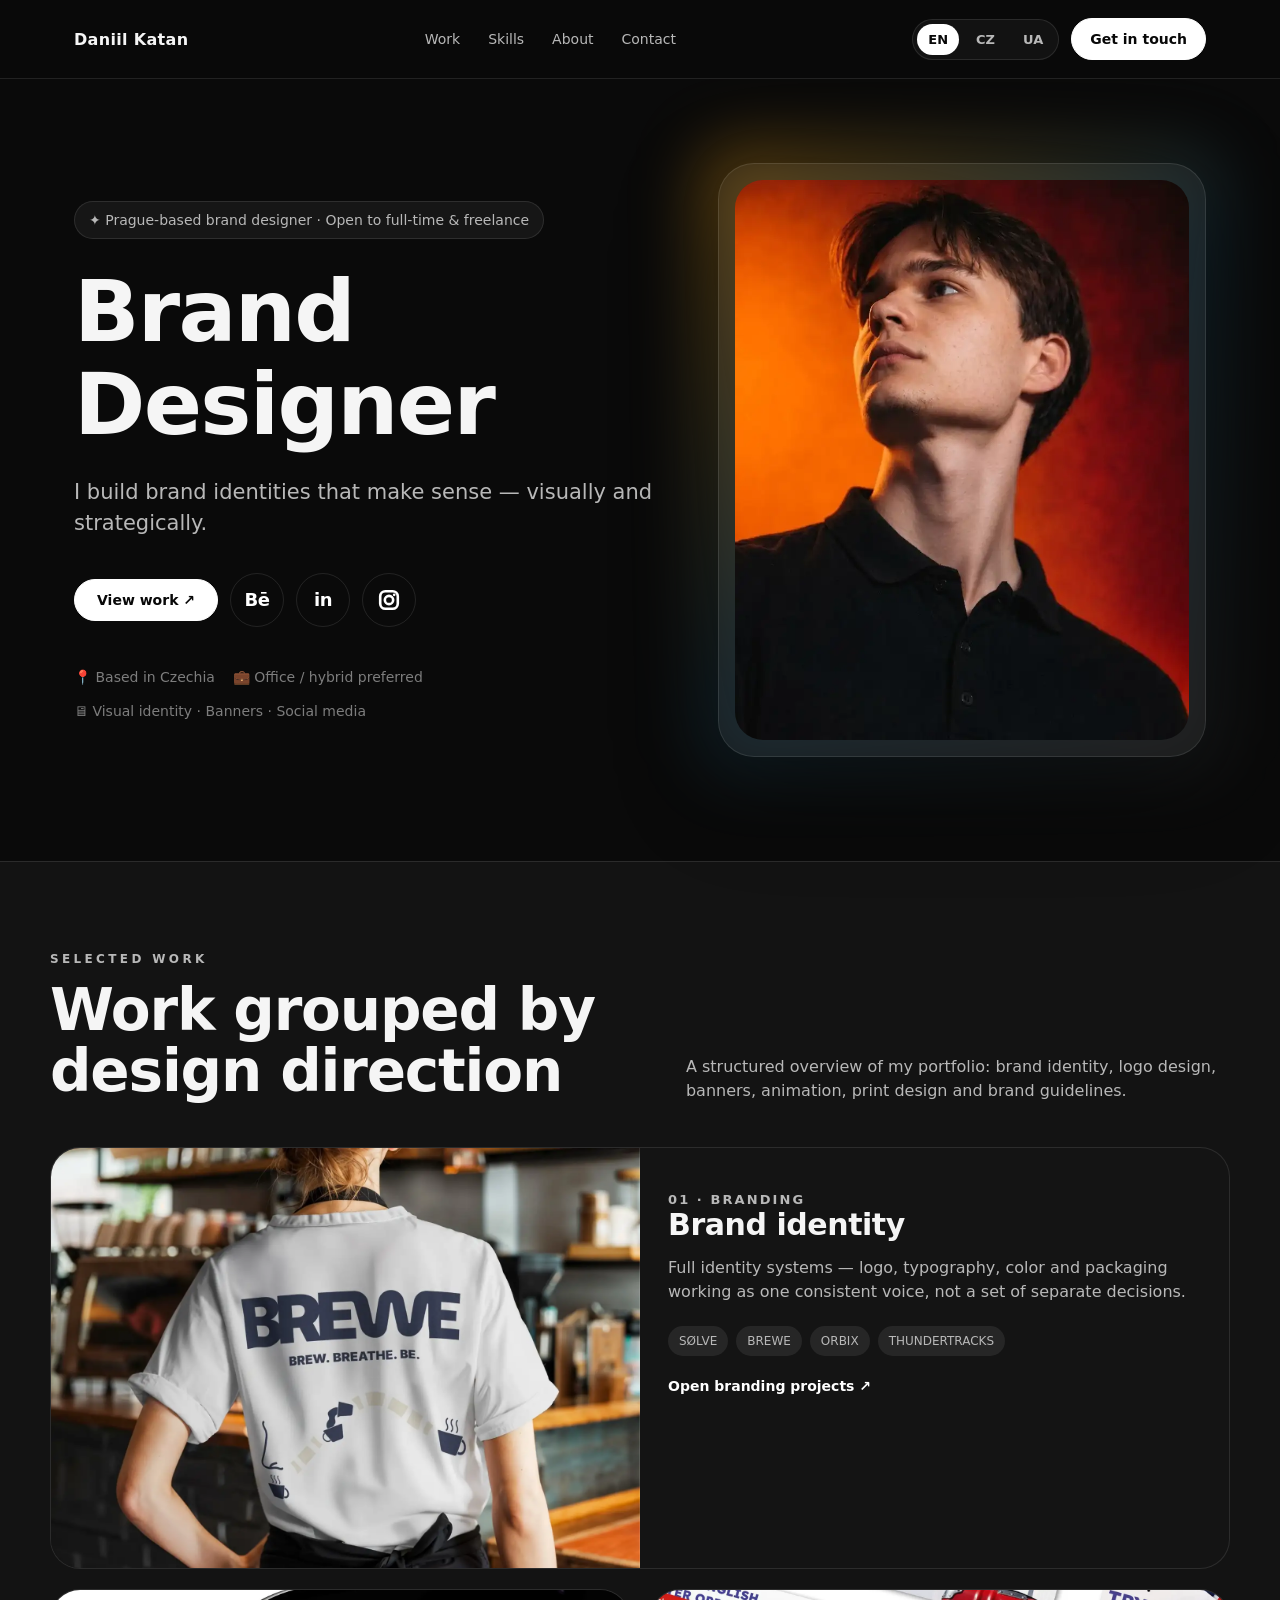
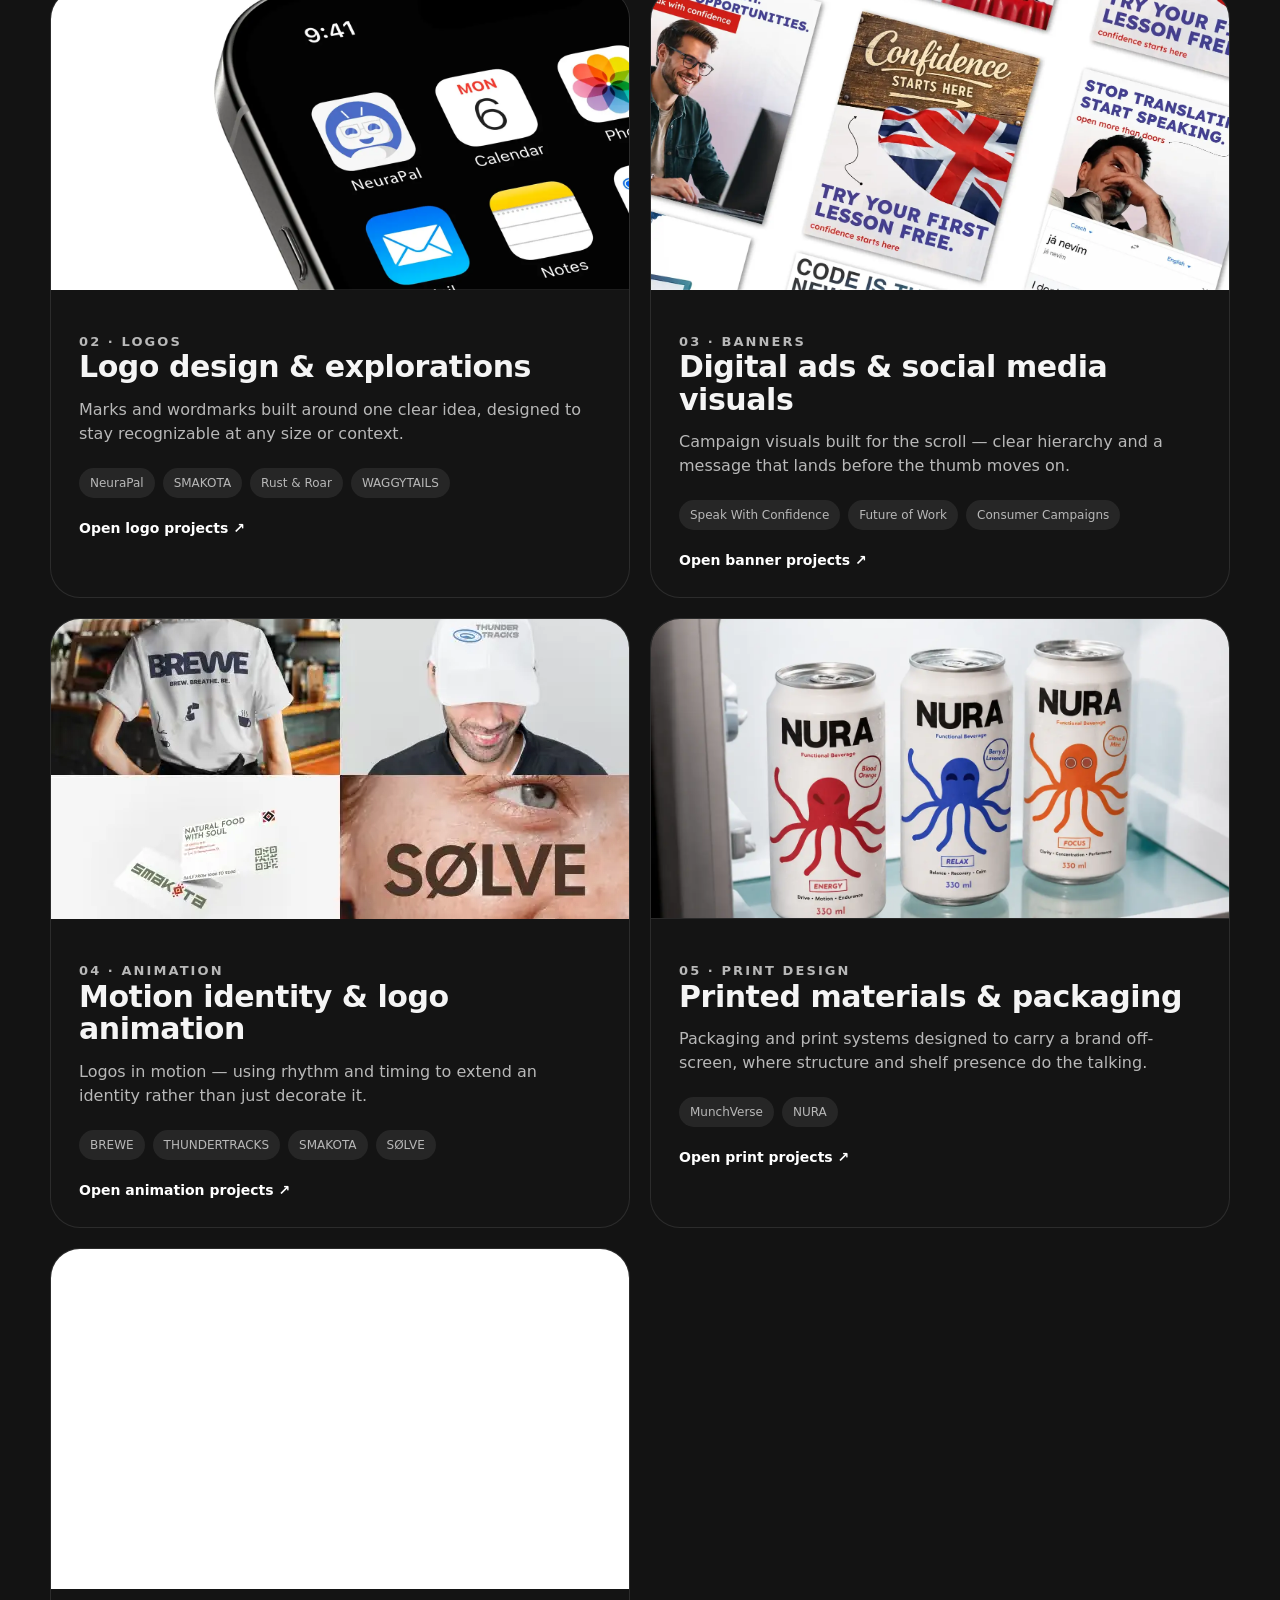
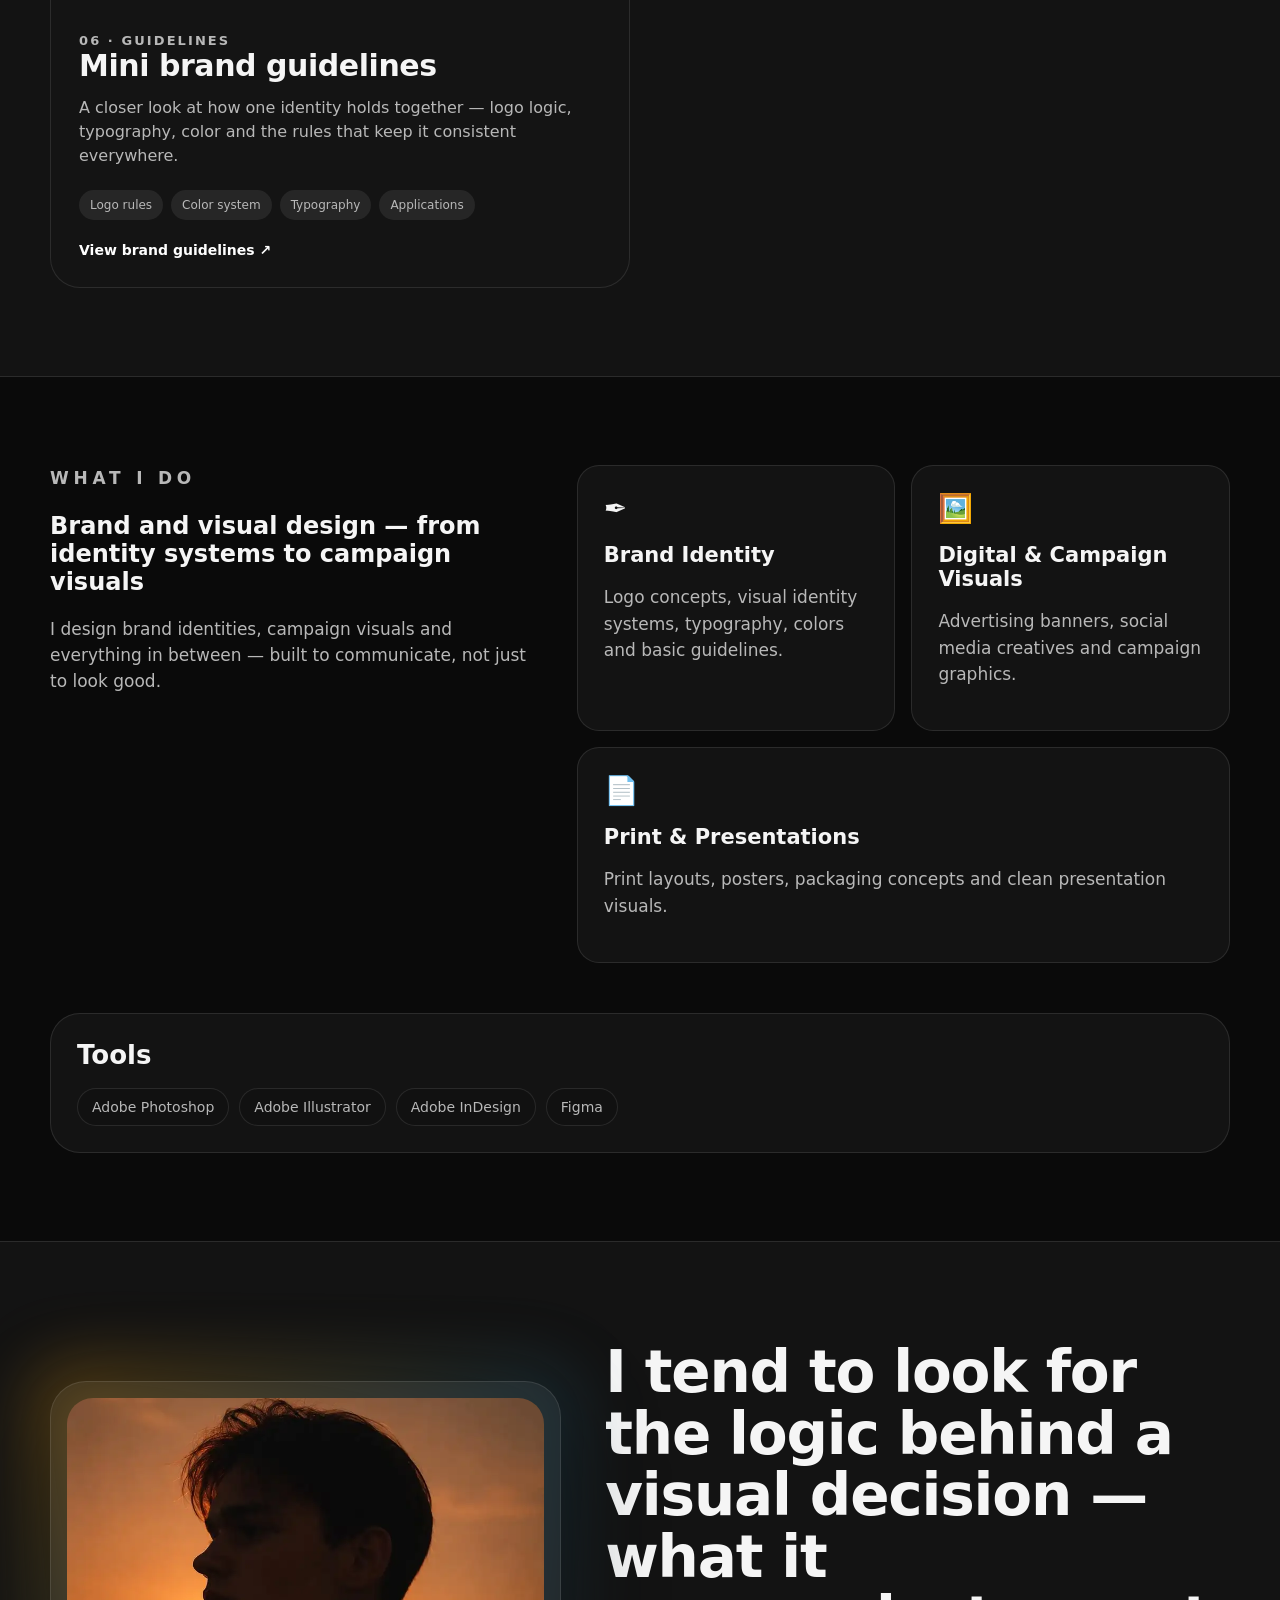
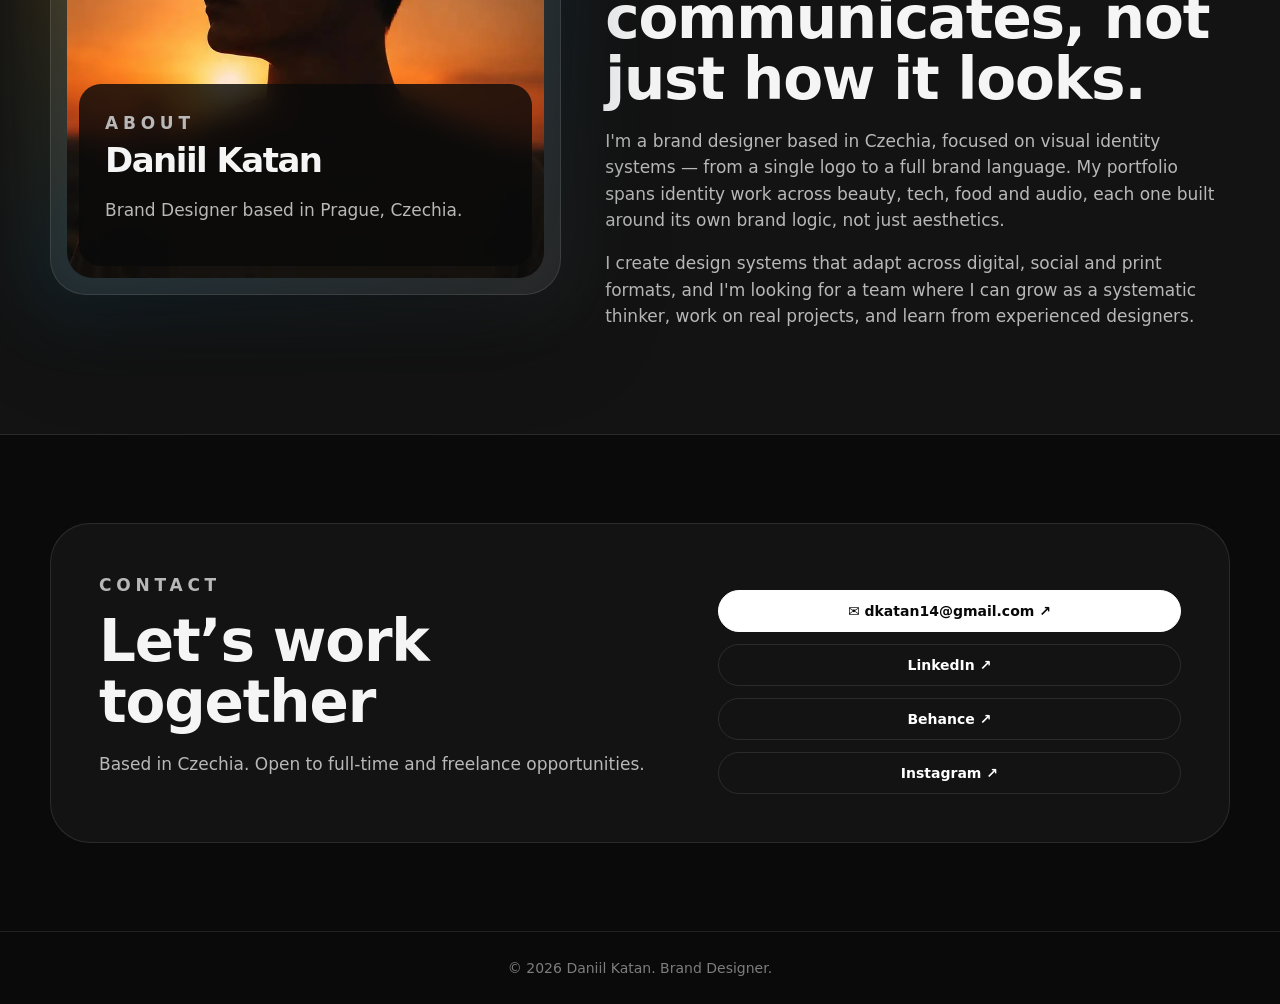
==== index.html @ 18d50190 "Add files via upload" ====
<!DOCTYPE html>
<html lang="en">
<head>
  <meta charset="UTF-8" />
  <meta name="viewport" content="width=device-width, initial-scale=1.0" />
  <title>Daniil Katan — Portfolio</title>
  <meta name="description" content="Portfolio website for Daniil Katan, Brand Designer based in Prague, Czechia." />
  <link rel="stylesheet" href="styles.css?v=20260710-rounded-2-6">































</head>
<body>
  <div id="home-page" class="site-page active">
    <header class="nav">
      <div class="nav-inner">
        <a href="#top" class="brand">Daniil Katan</a>
        <div class="nav-links">
          <a href="#work"><span data-i18n="nav.work">Work</span></a>
          <a href="#skills"><span data-i18n="nav.skills">Skills</span></a>
          <a href="#about"><span data-i18n="nav.about">About</span></a>
          <a href="#contact"><span data-i18n="nav.contactShort">Contact</span></a>
        </div>
        <div class="nav-right">
          <div class="lang-switch" aria-label="Language switcher">
            <button class="lang-btn active" data-lang="en" type="button">EN</button>
            <button class="lang-btn" data-lang="cs" type="button">CZ</button>
            <button class="lang-btn" data-lang="uk" type="button">UA</button>
          </div>
          <a class="button" href="mailto:dkatan14@gmail.com" data-i18n="nav.contact" id="contact-trigger">Get in touch</a>
        </div>
      </div>
    </header>

    <main id="top">
      <div class="hero">
        <div>
          <div class="pill"><span data-i18n="hero.pill">✦ Prague-based brand designer · Open to full-time & freelance</span></div>
          <h1 data-i18n="hero.title">Brand Designer</h1>
          <p class="hero-text">
            <span data-i18n="hero.text">I build brand identities that make sense — visually and strategically.</span>
          </p>
          <div class="actions hero-actions">
            <a class="button primary-cta" href="#work"><span data-i18n="hero.cta">View work ↗</span></a>
            <a class="button secondary icon-btn" href="https://www.behance.net/katan-daniil" target="_blank" rel="noreferrer" aria-label="Behance" title="Behance">Bē</a>
            <a class="button secondary icon-btn" href="https://www.linkedin.com/in/katangraph/" target="_blank" rel="noreferrer" aria-label="LinkedIn" title="LinkedIn">in</a>
            <a class="button secondary icon-btn" href="https://www.instagram.com/atmosfera2978/" target="_blank" rel="noreferrer" aria-label="Instagram" title="Instagram">
              <svg class="social-icon instagram-svg" viewBox="0 0 24 24" aria-hidden="true">
                <rect x="3.2" y="3.2" width="17.6" height="17.6" rx="5.2" ry="5.2" fill="none" stroke="currentColor" stroke-width="2.6"/>
                <circle cx="12" cy="12" r="4.15" fill="none" stroke="currentColor" stroke-width="2.6"/>
                <circle cx="17.2" cy="6.8" r="1.35" fill="currentColor"/>
              </svg>
            </a>
          </div>
          <div class="meta">
            <span><span data-i18n="meta.location">📍 Based in Czechia</span></span>
            <span><span data-i18n="meta.worktype">💼 Office / hybrid preferred</span></span>
            <span><span data-i18n="meta.focus">🖥 Visual identity · Banners · Social media</span></span>
          </div>
        </div>

        <div class="hero-card-wrap">
          <div class="hero-glow"></div>
          <div class="hero-card">
            <div class="hero-visual">
              <div class="visual-label">
                <p class="eyebrow">Portfolio</p>
                <h2><span data-i18n="hero.card">Brand systems for digital communication</span></h2>
              </div>
            </div>
          </div>
        </div>
      </div>

      <section id="work" class="section-alt">
        <div class="container">
          <div class="section-head">
            <div>
              <p class="eyebrow"><span data-i18n="work.eyebrow">Selected work</span></p>
              <h2><span data-i18n="work.title">Work grouped by design direction</span></h2>
            </div>
            <p>
              <span data-i18n="work.desc">A structured overview of my portfolio: brand identity, logo design, banners, animation, print design and brand guidelines.</span>
            </p>
          </div>

          <div class="work-categories">
            <div class="category-card category-large">
              <a class="category-visual branding-visual category-card-link" href="#branding" aria-label="Open branding projects"></a>
              <div class="category-content">
                <p class="category-label"><span data-i18n="work.branding.label">01 · Branding</span></p>
                <a class="category-title-link" href="#branding"><h3 data-i18n="work.branding.title">Brand identity</h3></a>
                <p>
                  <span data-i18n="work.branding.desc">Full identity systems — logo, typography, color and packaging working as one consistent voice, not a set of separate decisions.</span>
                </p>
                <div class="project-list">
                  <span>SØLVE</span>
                  <span>BREWE</span>
                  <span>ORBIX</span>
                  <span>THUNDERTRACKS</span>
                </div>
                <a class="case-link" href="#branding"><span data-i18n="work.branding.cta">Open branding projects ↗</span></a>
              </div>
            </div>

            <div class="category-card">
              <a class="category-visual logo-visual category-card-link" href="#logos" aria-label="Open logo projects"></a>
              <div class="category-content">
                <p class="category-label"><span data-i18n="work.logos.label">02 · Logos</span></p>
                <a class="category-title-link" href="#logos"><h3><span data-i18n="work.logos.title">Logo design & explorations</span></h3></a>
                <p><span data-i18n="work.logos.desc">Marks and wordmarks built around one clear idea, designed to stay recognizable at any size or context.</span></p>
                <div class="project-list"><span>NeuraPal</span><span>SMAKOTA</span><span>Rust & Roar</span><span>WAGGYTAILS</span></div>
                <a class="case-link" href="#logos"><span data-i18n="work.logos.cta">Open logo projects ↗</span></a>
              </div>
            </div>

            <div class="category-card">
              <div class="category-visual banners-visual" style="background-image:url('assets/asset_003_ea91e6477e.webp');background-size:cover;background-position:center 32%;background-repeat:no-repeat;"></div>
              <div class="category-content">
                <p class="category-label"><span data-i18n="work.banners.label">03 · Banners</span></p>
                <a class="category-title-link" href="#banners"><h3><span data-i18n="work.banners.title">Digital ads & social media visuals</span></h3></a>
                <p><span data-i18n="work.banners.desc">Campaign visuals built for the scroll — clear hierarchy and a message that lands before the thumb moves on.</span></p>
                <div class="project-list"><span>Speak With Confidence</span><span>Future of Work</span><span>Consumer Campaigns</span></div>
                <a class="case-link" href="#banners"><span data-i18n="work.banners.cta">Open banner projects ↗</span></a>
              </div>
            </div>

            
<div class="category-card">
  <a class="category-card-link animation-card-link" href="#animation" aria-label="Open animation projects">
    <div class="work-visual animation-visual thunder-preview-card">
  <img src="animation_assets/thundertracks-preview.webp" alt="ThunderTracks logo preview">
</div>
    <div class="category-content">
      <p class="category-label"><span data-i18n="work.animation.label">04 · Animation</span></p>
      <h3><span data-i18n="work.animation.title">Motion identity &amp; logo animation</span></h3>
      <p><span data-i18n="work.animation.desc">Logos in motion — using rhythm and timing to extend an identity rather than just decorate it.</span></p>
      <div class="project-list">
        <span>BREWE</span>
        <span>THUNDERTRACKS</span>
        <span>SMAKOTA</span>
        <span>SØLVE</span>
      </div>
      <span class="case-link"><span data-i18n="work.animation.cta">Open animation projects ↗</span></span>
    </div>
  </a>
</div>

            <a class="category-card category-link-card print-category-card" href="#print" aria-label="Open print projects">
              <div class="category-visual print-visual print-preview-final">
                <img src="print_assets/nura-card-preview.webp" alt="NURA functional beverage cans preview">
              </div>
              <div class="category-content">
                <p class="category-label"><span data-i18n="work.print.label">05 · Print design</span></p>
                <h3><span data-i18n="work.print.title">Printed materials &amp; packaging</span></h3>
                <p><span data-i18n="work.print.desc">Packaging and print systems designed to carry a brand off-screen, where structure and shelf presence do the talking.</span></p>
                <div class="project-list"><span>MunchVerse</span><span>NURA</span></div>
                <span class="case-link"><span data-i18n="work.print.cta">Open print projects ↗</span></span>
              </div>
            </a>

<a class="category-card category-link-card category-guidelines" href="thundertracks-guidelines.html" aria-label="Open ThunderTracks brand guidelines">
              <div class="category-visual guidelines-visual guidelines-preview-clean"></div>
              <div class="category-content">
                <p class="category-label"><span data-i18n="work.guidelines.label">06 · Guidelines</span></p>
                <h3><span data-i18n="work.guidelines.title">Mini brand guidelines</span></h3>
                <p><span data-i18n="work.guidelines.desc">A closer look at how one identity holds together — logo logic, typography, color and the rules that keep it consistent everywhere.</span></p>
                <div class="project-list"><span>Logo rules</span><span>Color system</span><span>Typography</span><span>Applications</span></div>
                <span class="case-link"><span data-i18n="work.guidelines.cta">View brand guidelines ↗</span></span>
              </div>
            </a>
          </div>
        </div>
      </section>

      <section id="skills">
        <div class="container">
          <div class="skills-layout">
            <div class="skills-intro">
              <p class="eyebrow"><span data-i18n="skills.eyebrow">What I do</span></p>
              <h2><span data-i18n="skills.title">Brand and visual design — from identity systems to campaign visuals</span></h2>
              <p><span data-i18n="skills.desc">I design brand identities, campaign visuals and everything in between — built to communicate, not just to look good.</span></p>
            </div>

            <div class="service-grid">
              <div class="service"><div class="service-icon">✒️</div><h3><span data-i18n="service.brand.title">Brand Identity</span></h3><p><span data-i18n="service.brand.desc">Logo concepts, visual identity systems, typography, colors and basic guidelines.</span></p></div>
              <div class="service"><div class="service-icon">🖼️</div><h3><span data-i18n="service.banners.title">Digital & Campaign Visuals</span></h3><p><span data-i18n="service.banners.desc">Advertising banners, social media creatives and campaign graphics.</span></p></div>
              <div class="service service-wide"><div class="service-icon">📄</div><h3><span data-i18n="service.print.title">Print & Presentations</span></h3><p><span data-i18n="service.print.desc">Print layouts, posters, packaging concepts and clean presentation visuals.</span></p></div>
            </div>
          </div>

          <div class="tools-box">
            <h3 data-i18n="tools.title">Tools</h3>
            <div class="tools">
              <span class="tool">Adobe Photoshop</span>
              <span class="tool">Adobe Illustrator</span>
              <span class="tool">Adobe InDesign</span>
              <span class="tool">Figma</span>
            </div>
          </div>
        </div>
      </section>

      <section id="about" class="section-alt">
        <div class="container about">
          <div class="about-wrap">
            <div class="about-glow"></div>
            <div class="about-card">
              <img class="about-photo" src="assets/asset_009_d5d4e0015e.webp" alt="Daniil Katan, brand designer">
              <div class="about-overlay">
                <p class="eyebrow">About</p>
                <h3>Daniil Katan</h3>
                <p><span data-i18n="about.short">Brand Designer based in Prague, Czechia.</span></p>
              </div>
            </div>
          </div>
          <div class="about-copy">
            <h2><span data-i18n="about.title">I tend to look for the logic behind a visual decision — what it communicates, not just how it looks.</span></h2>
            <p><span data-i18n="about.p1">I'm a brand designer based in Czechia, focused on visual identity systems — from a single logo to a full brand language. My portfolio spans identity work across beauty, tech, food and audio, each one built around its own brand logic, not just aesthetics.</span></p>
            <p><span data-i18n="about.p2">I create design systems that adapt across digital, social and print formats, and I'm looking for a team where I can grow as a systematic thinker, work on real projects, and learn from experienced designers.</span></p>
          </div>
        </div>
      </section>

      <section id="contact" class="contact">
        <div class="container">
          <div class="contact-box">
            <div class="contact-grid">
              <div>
                <p class="eyebrow">Contact</p>
                <h2><span data-i18n="contact.title">Let’s work together</span></h2>
                <p><span data-i18n="contact.desc">Based in Czechia. Open to full-time and freelance opportunities.</span></p>
              </div>
              <div class="contact-actions">
                <a class="button" href="mailto:dkatan14@gmail.com">✉️ dkatan14@gmail.com ↗</a>
                <a class="button secondary" href="https://www.linkedin.com/in/katangraph/" target="_blank" rel="noreferrer">LinkedIn ↗</a>
                <a class="button secondary" href="https://www.behance.net/katan-daniil" target="_blank" rel="noreferrer">Behance ↗</a>
                <a class="button secondary" href="https://www.instagram.com/atmosfera2978?utm_source=qr&amp;igsh=MTM3aHhqcmp3ZzhhbQ==" target="_blank" rel="noreferrer">Instagram ↗</a>
              </div>
            </div>
          </div>
        </div>
      </section>
    </main>

    <footer><span data-i18n="footer">© 2026 Daniil Katan. Brand Designer.</span></footer>
  </div>

  <div id="branding-page" class="site-page branding-page">
    <header class="nav">
      <div class="nav-inner">
        <a href="#work" class="back-link"><span data-i18n="back">← Back to portfolio</span></a>
        <div class="nav-right">
          <div class="lang-switch" aria-label="Language switcher">
            <button class="lang-btn active" data-lang="en" type="button">EN</button>
            <button class="lang-btn" data-lang="cs" type="button">CZ</button>
            <button class="lang-btn" data-lang="uk" type="button">UA</button>
          </div>
          <a class="button secondary" href="https://www.behance.net/katan-daniil" target="_blank" rel="noreferrer">Behance ↗</a>
        </div>
      </div>
    </header>

    <main>
      <section class="branding-hero">
        <p class="eyebrow" data-i18n="branding.eyebrow">Branding</p>
        <h1 data-i18n="branding.title">Brand identity projects</h1>
        <p><span data-i18n="branding.desc">A selected set of identity projects focused on logo systems, visual language, typography, color, packaging and brand applications.</span></p>
      </section>

      <section class="branding-projects">
        <article class="brand-project">
          <div class="brand-preview"><img src="assets/asset_010_ad7b8f6004.webp" alt="SØLVE skincare branding preview"></div>
          <div class="brand-content">
            <h2><span data-i18n="project.solve.title">SØLVE — Skincare Branding & Packaging Design</span></h2>
            <p><span data-i18n="project.solve.p1">SØLVE is a premium skincare brand built on clarity, simplicity and conscious care. The brand focuses on essential formulas and a minimal approach to both product and design.</span></p>
            <p><span data-i18n="project.solve.p2">Inspired by Scandinavian aesthetics, SØLVE avoids visual noise and unnecessary complexity. Its identity uses a muted skin-tone palette, soft typography and spacious compositions to create a calm, refined skincare experience.</span></p>
            <div class="brand-manifesto"><span data-i18n="project.solve.manifesto">Care, simplified.</span></div>
            <div class="tags"><span class="tag">Brand identity</span><span class="tag">Packaging</span><span class="tag">Skincare</span><span class="tag">Minimal design</span></div>
            <div class="brand-actions"><a class="button" href="https://www.behance.net/gallery/246165703/SOELVE-Skincare-Branding-Packaging-Design" target="_blank" rel="noreferrer"><span data-i18n="project.view">View case on Behance ↗</span></a></div>
          </div>
        </article>

        <article class="brand-project">
          <div class="brand-preview"><img src="assets/asset_011_56d2897add.webp" alt="BREWE cafe brand identity preview"></div>
          <div class="brand-content">
            <h2><span data-i18n="project.brewe.title">BREWE — Cafe Brand Identity</span></h2>
            <p><span data-i18n="project.brewe.p1">BREWE is a modern urban coffee shop built around a mindful approach to coffee and time. It rejects the rush and noise of the city, treating coffee not as a quick drink on the go, but as a calm daily ritual.</span></p>
            <p><span data-i18n="project.brewe.p2">The brand's central idea is the journey: coffee's path from origin to brewing, and a person's path from the external rhythm of the city to an inner state of calm.</span></p>
            <p><span data-i18n="project.brewe.p3">This idea is expressed through a consistent system of icons, where every stage of coffee preparation becomes part of one visual story running through every touchpoint with the brand. The goal was to create a visual system that conveys the brand's atmosphere without saying a single word about coffee.</span></p>
            <div class="brand-manifesto"><span data-i18n="project.brewe.manifesto">Slow down. Focus. Brew.</span></div>
            <div class="tags"><span class="tag">Cafe branding</span><span class="tag">Logo</span><span class="tag">Typography</span><span class="tag">Applications</span></div>
            <div class="brand-actions"><a class="button" href="https://www.behance.net/gallery/242042405/BREWE-CAFE-BRAND-IDENTITY" target="_blank" rel="noreferrer"><span data-i18n="project.view">View case on Behance ↗</span></a></div>
          </div>
        </article>

        <article class="brand-project">
          <div class="brand-preview"><img src="assets/asset_012_b67b079d02.webp" alt="ORBIX AI brand identity preview"></div>
          <div class="brand-content">
            <h2><span data-i18n="project.orbix.title">ORBIX — AI Brand Identity</span></h2>
            <p><span data-i18n="project.orbix.p1">ORBIX is a brand identity concept for an AI startup building tools for business process automation and computer vision. The main challenge was to make artificial intelligence feel not intimidating, but clear and approachable.</span></p>
            <p><span data-i18n="project.orbix.p2">The logo combines two symbols: a loading indicator that reflects constant movement and growth, and a star at its center, standing for intelligence and the key point of the whole system. Together they form the image of a system in constant motion, rather than a static mark.</span></p>
            <p><span data-i18n="project.orbix.p3">A gradient palette blending blue, pink and purple was chosen deliberately, instead of the dark neon aesthetic typical of tech brands. The goal was to convey innovation without excessive aggression — a brand that feels modern and trustworthy at the same time.</span></p>
            <div class="brand-manifesto"><span data-i18n="project.orbix.manifesto">Intelligence in motion.</span></div>
            <div class="tags"><span class="tag">AI</span><span class="tag">Brand system</span><span class="tag">Digital identity</span><span class="tag">Technology</span></div>
            <div class="brand-actions"><a class="button" href="https://www.behance.net/gallery/238523535/ORBIX-AI-BRAND-IDENTITY-INTELLIGENCE-IN-MOTION" target="_blank" rel="noreferrer"><span data-i18n="project.view">View case on Behance ↗</span></a></div>
          </div>
        </article>

        <article class="brand-project">
          <div class="brand-preview"><img src="assets/asset_013_d6619394fd.webp" alt="THUNDERTRACKS subwoofer brand identity preview"></div>
          <div class="brand-content">
            <h2><span data-i18n="project.thunder.title">THUNDERTRACKS — Brand Identity for Subwoofers</span></h2>
            <p><span data-i18n="project.thunder.p1">THUNDERTRACKS is a brand identity for a car audio brand producing subwoofers, speakers and amplifiers made for the road.</span></p>
            <p><span data-i18n="project.thunder.p2">The logo combines two symbols in one mark: a speaker diffuser shown in perspective and a road lane. A subtle tilt creates a sense of forward motion — as if the sound is moving toward you, rather than staying static.</span></p>
            <p><span data-i18n="project.thunder.p3">The combination of blue and grey makes the identity feel technological, precise and engineered. This is a brand that speaks not about noise, but about thoughtful engineering.</span></p>
            <div class="brand-manifesto"><span data-i18n="project.thunder.manifesto">This is your sound. At full volume.</span></div>
            <div class="tags"><span class="tag">Brand identity</span><span class="tag">Product branding</span><span class="tag">Music</span><span class="tag">Digital visuals</span></div>
            <div class="brand-actions"><a class="button" href="https://www.behance.net/gallery/229830381/BRAND-IDENTITY-SUBWOOFERS-THUNDERTRACKS" target="_blank" rel="noreferrer"><span data-i18n="project.view">View case on Behance ↗</span></a></div>
          </div>
        </article>
      </section>
    </main>

    <footer><span data-i18n="footer">© 2026 Daniil Katan. Brand Designer.</span></footer>
  </div>


  <div id="banners-page" class="site-page branding-page banner-page">
    <header class="nav">
      <div class="nav-inner">
        <a href="#work" class="back-link"><span data-i18n="back">← Back to portfolio</span></a>
        <div class="nav-right">
          <div class="lang-switch" aria-label="Language switcher">
            <button class="lang-btn active" data-lang="en" type="button">EN</button>
            <button class="lang-btn" data-lang="cs" type="button">CZ</button>
            <button class="lang-btn" data-lang="uk" type="button">UA</button>
          </div>
          <a class="button secondary" href="https://www.behance.net/katan-daniil" target="_blank" rel="noreferrer">Behance ↗</a>
        </div>
      </div>
    </header>

    <main>
      <section class="branding-hero">
        <p class="eyebrow" data-i18n="banners.eyebrow">Banners</p>
        <h1 data-i18n="banners.title">Digital ads & social media visuals</h1>
        <p><span data-i18n="banners.desc">A selected set of social media banners, advertising concepts and educational visuals focused on clear messaging, strong hierarchy and mobile-first communication.</span></p>
      </section>

      <section class="branding-projects">
        <article class="brand-project">
          <div class="brand-preview logo-slider-preview">
            <div class="logo-carousel" data-logo-carousel="confidence">
              <div class="logo-carousel-stage">
                <button class="logo-carousel-arrow prev" type="button" onclick="changeLogoCarouselSlide('confidence', -1)" aria-label="Previous slide">‹</button>
                <button class="open-slide-btn" type="button" onclick="openActiveLogoSlide('confidence')" aria-label="Open image full size" title="Open full size">
                  <svg viewBox="0 0 24 24" aria-hidden="true" fill="none" stroke="currentColor" stroke-width="2.4" stroke-linecap="round" stroke-linejoin="round">
                    <path d="M8 3H3v5"></path><path d="M3 3l7 7"></path><path d="M16 3h5v5"></path><path d="M21 3l-7 7"></path>
                    <path d="M3 16v5h5"></path><path d="M3 21l7-7"></path><path d="M21 16v5h-5"></path><path d="M21 21l-7-7"></path>
                  </svg>
                </button>
                <img class="logo-carousel-slide active" src="assets/asset_014_15018c37c2.webp" alt="Speak With Confidence — English Learning Campaign slide 1">
                <img class="logo-carousel-slide" src="assets/asset_015_074336cf3d.webp" alt="Speak With Confidence — English Learning Campaign slide 2">
                <img class="logo-carousel-slide" src="assets/asset_016_a167e66599.webp" alt="Speak With Confidence — English Learning Campaign slide 3">
                <img class="logo-carousel-slide" src="assets/asset_017_cc0df85a3f.webp" alt="Speak With Confidence — English Learning Campaign slide 4">
                <img class="logo-carousel-slide" src="assets/asset_018_ad39e0c933.webp" alt="Speak With Confidence — English Learning Campaign slide 5">
                <button class="logo-carousel-arrow next" type="button" onclick="changeLogoCarouselSlide('confidence', 1)" aria-label="Next slide">›</button>
                <div class="logo-carousel-dots">
                  <button class="logo-carousel-dot active" type="button" onclick="goLogoCarouselSlide('confidence', 0)" aria-label="Go to Speak With Confidence — English Learning Campaign slide 1"></button>
                  <button class="logo-carousel-dot" type="button" onclick="goLogoCarouselSlide('confidence', 1)" aria-label="Go to Speak With Confidence — English Learning Campaign slide 2"></button>
                  <button class="logo-carousel-dot" type="button" onclick="goLogoCarouselSlide('confidence', 2)" aria-label="Go to Speak With Confidence — English Learning Campaign slide 3"></button>
                  <button class="logo-carousel-dot" type="button" onclick="goLogoCarouselSlide('confidence', 3)" aria-label="Go to Speak With Confidence — English Learning Campaign slide 4"></button>
                  <button class="logo-carousel-dot" type="button" onclick="goLogoCarouselSlide('confidence', 4)" aria-label="Go to Speak With Confidence — English Learning Campaign slide 5"></button>
                </div>
              </div>
            </div>
          </div>
          <div class="brand-content">
            <div>
              <p class="eyebrow"><span data-i18n="banner.confidence.category">Instagram Educational Campaign</span></p>
              <h2><span data-i18n="banner.confidence.title">Speak With Confidence — English Learning Campaign</span></h2>
              <p><span data-i18n="banner.confidence.p1">Speak With Confidence is a series of Instagram banners designed to promote spoken English through confidence-based messaging rather than traditional grammar-focused advertising.</span></p>
              <p><span data-i18n="banner.confidence.p2">The campaign uses bold typography, emotional triggers and relatable everyday situations to show how language skills create opportunities in work, travel and daily communication.</span></p>
              <p class="manifesto"><span data-i18n="banner.confidence.statement">CONFIDENCE STARTS WITH COMMUNICATION.</span></p>
              <div class="project-list">
              <span>English Learning</span>
              <span>Instagram Campaign</span>
              <span>Social Media Design</span>
              <span>Educational Marketing</span>
              </div>
            </div>
          </div>
        </article>

        <article class="brand-project">
          <div class="brand-preview logo-slider-preview">
            <div class="logo-carousel" data-logo-carousel="futurework">
              <div class="logo-carousel-stage">
                <button class="logo-carousel-arrow prev" type="button" onclick="changeLogoCarouselSlide('futurework', -1)" aria-label="Previous slide">‹</button>
                <button class="open-slide-btn" type="button" onclick="openActiveLogoSlide('futurework')" aria-label="Open image full size" title="Open full size">
                  <svg viewBox="0 0 24 24" aria-hidden="true" fill="none" stroke="currentColor" stroke-width="2.4" stroke-linecap="round" stroke-linejoin="round">
                    <path d="M8 3H3v5"></path><path d="M3 3l7 7"></path><path d="M16 3h5v5"></path><path d="M21 3l-7 7"></path>
                    <path d="M3 16v5h5"></path><path d="M3 21l7-7"></path><path d="M21 16v5h-5"></path><path d="M21 21l-7-7"></path>
                  </svg>
                </button>
                <img class="logo-carousel-slide active" src="assets/asset_019_13f8b74376.webp" alt="Future of Work — Technology & AI Content Design slide 1">
                <img class="logo-carousel-slide" src="assets/asset_020_c1675cce58.webp" alt="Future of Work — Technology & AI Content Design slide 2">
                <img class="logo-carousel-slide" src="assets/asset_021_a1395f5f5e.webp" alt="Future of Work — Technology & AI Content Design slide 3">
                <img class="logo-carousel-slide" src="assets/asset_003_ea91e6477e.webp" alt="Future of Work — Technology & AI Content Design slide 4">
                <button class="logo-carousel-arrow next" type="button" onclick="changeLogoCarouselSlide('futurework', 1)" aria-label="Next slide">›</button>
                <div class="logo-carousel-dots">
                  <button class="logo-carousel-dot active" type="button" onclick="goLogoCarouselSlide('futurework', 0)" aria-label="Go to Future of Work — Technology & AI Content Design slide 1"></button>
                  <button class="logo-carousel-dot" type="button" onclick="goLogoCarouselSlide('futurework', 1)" aria-label="Go to Future of Work — Technology & AI Content Design slide 2"></button>
                  <button class="logo-carousel-dot" type="button" onclick="goLogoCarouselSlide('futurework', 2)" aria-label="Go to Future of Work — Technology & AI Content Design slide 3"></button>
                  <button class="logo-carousel-dot" type="button" onclick="goLogoCarouselSlide('futurework', 3)" aria-label="Go to Future of Work — Technology & AI Content Design slide 4"></button>
                </div>
              </div>
            </div>
          </div>
          <div class="brand-content">
            <div>
              <p class="eyebrow"><span data-i18n="banner.future.category">LinkedIn Thought Leadership Visuals</span></p>
              <h2><span data-i18n="banner.future.title">Future of Work — Technology & AI Content Design</span></h2>
              <p><span data-i18n="banner.future.p1">Future of Work is a series of LinkedIn banners built around one editorial principle: strong ideas deserve strong visuals to match them.</span></p>
              <p><span data-i18n="banner.future.p2">Each banner pairs one provocative idea — about programming, interfaces, artificial intelligence or automation — with a visual metaphor that makes it tangible: a keyboard key as a symbol of digital literacy, a monitor hanging from a crane hook as an image of digital architecture. The composition is built around expressive typography as the main visual element, while photography serves as context rather than decoration.</span></p>
              <p><span data-i18n="banner.future.p3">The goal was to turn complex technology topics into something worth talking about — not to explain, but to make people think.</span></p>
              <p class="manifesto"><span data-i18n="banner.future.statement">THE FUTURE BELONGS TO THOSE WHO ADAPT.</span></p>
              <div class="project-list">
              <span>AI Content</span>
              <span>LinkedIn Design</span>
              <span>Educational Visuals</span>
              <span>Technology</span>
              </div>
            </div>
          </div>
        </article>

        <article class="brand-project">
          <div class="brand-preview logo-slider-preview">
            <div class="logo-carousel" data-logo-carousel="consumer">
              <div class="logo-carousel-stage">
                <button class="logo-carousel-arrow prev" type="button" onclick="changeLogoCarouselSlide('consumer', -1)" aria-label="Previous slide">‹</button>
                <button class="open-slide-btn" type="button" onclick="openActiveLogoSlide('consumer')" aria-label="Open image full size" title="Open full size">
                  <svg viewBox="0 0 24 24" aria-hidden="true" fill="none" stroke="currentColor" stroke-width="2.4" stroke-linecap="round" stroke-linejoin="round">
                    <path d="M8 3H3v5"></path><path d="M3 3l7 7"></path><path d="M16 3h5v5"></path><path d="M21 3l-7 7"></path>
                    <path d="M3 16v5h5"></path><path d="M3 21l7-7"></path><path d="M21 16v5h-5"></path><path d="M21 21l-7-7"></path>
                  </svg>
                </button>
                <img class="logo-carousel-slide active" src="assets/asset_023_d7d1e19486.webp" alt="Consumer Campaigns — Social Media Advertising Collection slide 1">
                <img class="logo-carousel-slide" src="assets/asset_024_19a79437f8.webp" alt="Consumer Campaigns — Social Media Advertising Collection slide 2">
                <img class="logo-carousel-slide" src="assets/asset_025_d70e090ab6.webp" alt="Consumer Campaigns — Social Media Advertising Collection slide 3">
                <img class="logo-carousel-slide" src="assets/asset_026_69316c3f45.webp" alt="Consumer Campaigns — Social Media Advertising Collection slide 4">
                
                <img class="logo-carousel-slide" src="assets/asset_027_81060f6013.webp" alt="Consumer Campaigns slide 5">
                <button class="logo-carousel-arrow next" type="button" onclick="changeLogoCarouselSlide('consumer', 1)" aria-label="Next slide">›</button>
                <div class="logo-carousel-dots">
                  <button class="logo-carousel-dot active" type="button" onclick="goLogoCarouselSlide('consumer', 0)" aria-label="Go to Consumer Campaigns — Social Media Advertising Collection slide 1"></button>
                  <button class="logo-carousel-dot" type="button" onclick="goLogoCarouselSlide('consumer', 1)" aria-label="Go to Consumer Campaigns — Social Media Advertising Collection slide 2"></button>
                  <button class="logo-carousel-dot" type="button" onclick="goLogoCarouselSlide('consumer', 2)" aria-label="Go to Consumer Campaigns — Social Media Advertising Collection slide 3"></button>
                  <button class="logo-carousel-dot" type="button" onclick="goLogoCarouselSlide('consumer', 3)" aria-label="Go to Consumer Campaigns — Social Media Advertising Collection slide 4"></button>
                
                  <button class="logo-carousel-dot" type="button" onclick="goLogoCarouselSlide('consumer', 4)" aria-label="Go to Consumer Campaigns slide 5"></button>
                </div>
              </div>
            </div>
          </div>
          <div class="brand-content">
            <div>
              <p class="eyebrow"><span data-i18n="banner.consumer.category">Instagram Story Advertising</span></p>
              <h2><span data-i18n="banner.consumer.title">Consumer Campaigns — Social Media Advertising Collection</span></h2>
              <p><span data-i18n="banner.consumer.p1">Consumer Campaigns is a series of Instagram Story ads created for consumer brands across fitness, wellness, food delivery, travel and home services.</span></p>
              <p><span data-i18n="banner.consumer.p2">Each banner is built around one key audience insight — a need, a doubt, or a desired outcome. The visual hierarchy flows top to bottom: the headline stops the eye, the body copy unfolds the idea, and the call to action completes the communication. Photography and typography are adapted to each category — energetic and expressive for fitness, soft and minimal for wellness, warm and friendly for food delivery.</span></p>
              <p><span data-i18n="banner.consumer.p3">Every project followed the same constraint: stop the user within three seconds, land the main idea, and prompt them to act.</span></p>
              <p class="manifesto"><span data-i18n="banner.consumer.statement">ATTENTION FIRST. ACTION SECOND.</span></p>
              <div class="project-list">
              <span>Story Ads</span>
              <span>Consumer Brands</span>
              <span>Performance Creative</span>
              <span>Social Media Marketing</span>
              </div>
            </div>
          </div>
        </article>
      </section>
    </main>
    <footer><span data-i18n="footer">© 2026 Daniil Katan. Brand Designer.</span></footer>
  </div>


  <div id="animation-page" class="site-page branding-page animation-page">
    <header class="nav">
      <div class="nav-inner">
        <a href="#work" class="back-link"><span data-i18n="back">← Back to portfolio</span></a>
        <div class="nav-right">
          <div class="lang-switch" aria-label="Language switcher">
            <button class="lang-btn active" data-lang="en" type="button">EN</button>
            <button class="lang-btn" data-lang="cs" type="button">CZ</button>
            <button class="lang-btn" data-lang="uk" type="button">UA</button>
          </div>
          <a class="button secondary" href="https://www.behance.net/katan-daniil" target="_blank" rel="noreferrer">Behance ↗</a>
        </div>
      </div>
    </header>

    <main>
      <section class="branding-hero">
        <p class="eyebrow"><span data-i18n="animation.eyebrow">Animation</span></p>
        <h1><span data-i18n="animation.title">Motion identity & logo animation</span></h1>
        <p><span data-i18n="animation.desc">A selected set of motion pieces that extend brand identity into rhythm, movement and animated communication.</span></p>
      </section>

      <section class="branding-projects">
        
        <article class="brand-project animation-project">
          <div class="brand-preview animation-preview"><video class="animation-media" poster="animation_assets/brewe.webp" controls autoplay muted loop playsinline preload="auto"><source src="animation_assets/brewe.mp4" type="video/mp4"></video></div>
          <div class="brand-content">
            <div>
              <p class="eyebrow"><span data-i18n="animation.brewe.eyebrow">Cafe brand motion system</span></p>
              <h2><span data-i18n="animation.brewe.title">BREWE — Motion Identity for a Modern Cafe</span></h2>
              <p><span data-i18n="animation.brewe.p1">BREWE is a modern urban cafe concept built around mindful coffee consumption — not coffee as a quick drink, but as a calm daily ritual.</span></p>
              <p><span data-i18n="animation.brewe.p2">The motion language supports the idea of a journey: from the noise of the city to a slower, focused inner rhythm. Minimal movement, restrained graphics and clean typography reduce visual noise and create a feeling of pause.</span></p>
              <p class="manifesto"><span data-i18n="animation.brewe.manifesto">SLOW DOWN. FOCUS. BREW.</span></p>
              <div class="project-list">
                <span data-i18n="animation.brewe.tag1">Logo animation</span>
<span data-i18n="animation.brewe.tag2">Cafe branding</span>
<span data-i18n="animation.brewe.tag3">Minimal motion</span>
<span data-i18n="animation.brewe.tag4">Ritual concept</span>
              </div>
              
            </div>
          </div>
        </article>
        
        <article class="brand-project animation-project">
          <div class="brand-preview animation-preview"><video class="animation-media" poster="animation_assets/thundertracks.webp" controls autoplay muted loop playsinline preload="auto"><source src="animation_assets/thundertracks.mp4" type="video/mp4"></video></div>
          <div class="brand-content">
            <div>
              <p class="eyebrow"><span data-i18n="animation.thunder.eyebrow">Audio brand logo animation</span></p>
              <h2><span data-i18n="animation.thunder.title">THUNDERTRACKS — Sound in Motion</span></h2>
              <p><span data-i18n="animation.thunder.p1">ThunderTracks is a brand for powerful vehicle audio equipment — subwoofers, speakers and amplifiers. The identity combines the symbols of a speaker and a road track.</span></p>
              <p><span data-i18n="animation.thunder.p2">The animation translates movement, bass and driving energy into a clean visual rhythm. It feels like a sound route: a road built from waves and a frequency that pulls motion forward.</span></p>
              <p class="manifesto"><span data-i18n="animation.thunder.manifesto">SOUND THAT MOVES THE ROAD.</span></p>
              <div class="project-list">
                <span data-i18n="animation.thunder.tag1">Logo animation</span>
<span data-i18n="animation.thunder.tag2">Audio brand</span>
<span data-i18n="animation.thunder.tag3">Dynamic identity</span>
<span data-i18n="animation.thunder.tag4">Motion symbol</span>
              </div>
              
            </div>
          </div>
        </article>
        
        <article class="brand-project animation-project">
          <div class="brand-preview animation-preview"><video class="animation-media" poster="animation_assets/smakota.webp" controls autoplay muted loop playsinline preload="auto"><source src="animation_assets/smakota.mp4" type="video/mp4"></video></div>
          <div class="brand-content">
            <div>
              <p class="eyebrow"><span data-i18n="animation.smakota.eyebrow">Gastronomic logo motion</span></p>
              <h2><span data-i18n="animation.smakota.title">SMAKOTA — Cultural Detail in Motion</span></h2>
              <p><span data-i18n="animation.smakota.p1">SMAKOTA’s animation was created to emphasize the connection between modern design and ethnic visual motifs.</span></p>
              <p><span data-i18n="animation.smakota.p2">Smooth transitions, restrained effects and calm movement focus attention on the central symbol, reflecting the atmosphere of a gastronomic space where taste, care and aesthetics matter.</span></p>
              <p class="manifesto"><span data-i18n="animation.smakota.manifesto">CALM MOTION. CULTURAL CHARACTER.</span></p>
              <div class="project-list">
                <span data-i18n="animation.smakota.tag1">Logo animation</span>
<span data-i18n="animation.smakota.tag2">Gastronomy</span>
<span data-i18n="animation.smakota.tag3">Ethnic motifs</span>
<span data-i18n="animation.smakota.tag4">Soft motion</span>
              </div>
              
            </div>
          </div>
        </article>
        
        <article class="brand-project animation-project">
          <div class="brand-preview animation-preview"><video class="animation-media" poster="animation_assets/solve.webp" controls autoplay muted loop playsinline preload="auto"><source src="animation_assets/solve.mp4" type="video/mp4"></video></div>
          <div class="brand-content">
            <div>
              <p class="eyebrow"><span data-i18n="animation.solve.eyebrow">Skincare brand motion</span></p>
              <h2><span data-i18n="animation.solve.title">SØLVE — Care, Simplified in Motion</span></h2>
              <p><span data-i18n="animation.solve.p1">SØLVE is a conceptual skincare brand built on clarity, simplicity and conscious care. The motion direction follows the same idea of reduction.</span></p>
              <p><span data-i18n="animation.solve.p2">Instead of aggressive movement or visual noise, the animation supports a calm premium feeling through controlled rhythm, soft transitions and spacious composition inspired by Scandinavian design.</span></p>
              <p class="manifesto"><span data-i18n="animation.solve.manifesto">CARE, SIMPLIFIED.</span></p>
              <div class="project-list">
                <span data-i18n="animation.solve.tag1">Logo animation</span>
<span data-i18n="animation.solve.tag2">Skincare</span>
<span data-i18n="animation.solve.tag3">Minimal motion</span>
<span data-i18n="animation.solve.tag4">Premium calm</span>
              </div>
              
            </div>
          </div>
        </article>
      </section>
    </main>

    <footer><span data-i18n="footer">© 2026 Daniil Katan. Brand Designer.</span></footer>
  </div>





  
  <div id="print-page" class="site-page branding-page print-page">
    <header class="nav">
      <div class="nav-inner">
        <a href="#work" class="back-link"><span data-i18n="back">← Back to portfolio</span></a>
        <div class="nav-right">
          <div class="lang-switch" aria-label="Language switcher">
            <button class="lang-btn active" data-lang="en" type="button">EN</button>
            <button class="lang-btn" data-lang="cs" type="button">CZ</button>
            <button class="lang-btn" data-lang="uk" type="button">UA</button>
          </div>
          <a class="button secondary" href="https://www.behance.net/katan-daniil" target="_blank" rel="noreferrer">Behance ↗</a>
        </div>
      </div>
    </header>

    <main>
      <section class="branding-hero">
        <p class="eyebrow"><span data-i18n="print.eyebrow">PRINT DESIGN</span></p>
        <h1><span data-i18n="print.title">Printed materials &amp; packaging</span></h1>
        <p><span data-i18n="print.desc">Packaging systems and printed brand materials created to turn visual identity into tangible product experiences.</span></p>
      </section>

      <section class="branding-projects print-projects">
        <article class="brand-project print-project">
          <div class="brand-preview print-preview">
            <div class="print-slider-wrap">
<button class="print-zoom-btn" type="button" aria-label="Open image"><svg viewBox="0 0 24 24" aria-hidden="true" fill="none" stroke="currentColor" stroke-width="2.4" stroke-linecap="round" stroke-linejoin="round">
<path d="M8 3H3v5"></path><path d="M3 3l7 7"></path><path d="M16 3h5v5"></path><path d="M21 3l-7 7"></path>
<path d="M3 16v5h5"></path><path d="M3 21l7-7"></path><path d="M21 16v5h-5"></path><path d="M21 21l-7-7"></path>
</svg></button>
              <button class="print-slider-btn print-slider-prev" type="button" aria-label="Previous slide">‹</button>
              <div class="print-slider">
              <img class="rounded-portfolio-image" src="print_assets/munch-mockup.webp" alt="MunchVerse ChocoCore packaging mockup">
              <img src="print_assets/munch-layout.webp" alt="MunchVerse packaging layout">
            </div>
              <button class="print-slider-btn print-slider-next" type="button" aria-label="Next slide">›</button>
              <div class="print-dots"><button class="print-dot active" data-index="0" aria-label="Slide 1"></button><button class="print-dot" data-index="1" aria-label="Slide 2"></button></div>
            </div>
          </div>
          <div class="brand-content">
            <p class="eyebrow"><span data-i18n="print.munch.eyebrow">SNACK PACKAGING</span></p>
            <h2><span data-i18n="print.munch.title">MunchVerse — Cosmic Snack Packaging</span></h2>
            <p><span data-i18n="print.munch.p1">MunchVerse is a snack brand concept built around one idea: every flavor is its own planet. The packaging turns each cookie into an entire world — the ChocoCore flavor appears as a planet with a molten chocolate core, with an astronaut floating nearby for scale. The illustration does the storytelling: the character of each flavor comes through before the customer even reads a single word. The goal was to make the space theme feel both playful and appetizing — not science fiction, but a snack universe of its own.</span></p>
            <p><span data-i18n="print.munch.p2">The project turns ordinary snacks into a small cosmic adventure through expressive packaging, playful illustration and a bright product story.</span></p>
            <div class="project-list">
              <span data-i18n="print.munch.tag1">Packaging</span>
              <span data-i18n="print.munch.tag2">Snack brand</span>
              <span data-i18n="print.munch.tag3">Illustration</span>
              <span data-i18n="print.munch.tag4">Print layout</span>
            </div>
          </div>
        </article>

        <article class="brand-project print-project">
          <div class="brand-preview print-preview">
            <div class="print-slider-wrap">
<button class="print-zoom-btn" type="button" aria-label="Open image"><svg viewBox="0 0 24 24" aria-hidden="true" fill="none" stroke="currentColor" stroke-width="2.4" stroke-linecap="round" stroke-linejoin="round">
<path d="M8 3H3v5"></path><path d="M3 3l7 7"></path><path d="M16 3h5v5"></path><path d="M21 3l-7 7"></path>
<path d="M3 16v5h5"></path><path d="M3 21l7-7"></path><path d="M21 16v5h-5"></path><path d="M21 21l-7-7"></path>
</svg></button>
              <button class="print-slider-btn print-slider-prev" type="button" aria-label="Previous slide">‹</button>
              <div class="print-slider">
              <img class="rounded-portfolio-image" src="print_assets/nura-lineup.webp" alt="NURA functional beverages lineup">
              <img src="print_assets/nura-energy-layout.webp" alt="NURA Energy packaging layout">
              <img class="rounded-portfolio-image" src="print_assets/nura-energy-mockup.webp" alt="NURA Energy can mockup">
              <img src="print_assets/nura-relax-layout.webp" alt="NURA Relax packaging layout">
              <img class="rounded-portfolio-image" src="print_assets/nura-relax-mockup.webp" alt="NURA Relax can mockup">
              <img src="print_assets/nura-focus-layout.webp" alt="NURA Focus packaging layout">
              <img class="rounded-portfolio-image" src="print_assets/nura-focus-mockup.webp" alt="NURA Focus can mockup">
            </div>
              <button class="print-slider-btn print-slider-next" type="button" aria-label="Next slide">›</button>
              <div class="print-dots"><button class="print-dot active" data-index="0" aria-label="Slide 1"></button><button class="print-dot" data-index="1" aria-label="Slide 2"></button><button class="print-dot" data-index="2" aria-label="Slide 3"></button><button class="print-dot" data-index="3" aria-label="Slide 4"></button><button class="print-dot" data-index="4" aria-label="Slide 5"></button><button class="print-dot" data-index="5" aria-label="Slide 6"></button><button class="print-dot" data-index="6" aria-label="Slide 7"></button></div>
            </div>
          </div>
          <div class="brand-content">
            <p class="eyebrow"><span data-i18n="print.nura.eyebrow">FUNCTIONAL BEVERAGE PACKAGING</span></p>
            <h2><span data-i18n="print.nura.title">NURA — Functional Beverages For Modern Performance</span></h2>
            <p><span data-i18n="print.nura.p1">NURA is a functional beverage brand created for people who care not only about the amount of energy, but about the quality of their state.</span></p>
            <p><span data-i18n="print.nura.p2">The system is built around three product modes — Energy, Focus and Relax — each represented by a distinct octopus mascot and a clear functional purpose.</span></p>
            <div class="project-list">
              <span data-i18n="print.nura.tag1">Packaging</span>
              <span data-i18n="print.nura.tag2">Functional drinks</span>
              <span data-i18n="print.nura.tag3">Mascot system</span>
              <span data-i18n="print.nura.tag4">Brand identity</span>
            </div>
          </div>
        </article>
      </section>
    </main>

    <footer><span data-i18n="footer">© 2026 Daniil Katan. Brand Designer.</span></footer>
  </div>

<div id="logos-page" class="site-page branding-page logos-page">
    <header class="nav">
      <div class="nav-inner">
        <a href="#work" class="back-link"><span data-i18n="back">← Back to portfolio</span></a>
        <div class="nav-right">
          <div class="lang-switch" aria-label="Language switcher">
            <button class="lang-btn active" data-lang="en" type="button">EN</button>
            <button class="lang-btn" data-lang="cs" type="button">CZ</button>
            <button class="lang-btn" data-lang="uk" type="button">UA</button>
          </div>
          <a class="button secondary" href="https://www.behance.net/katan-daniil" target="_blank" rel="noreferrer">Behance ↗</a>
        </div>
      </div>
    </header>

    <main>
      <section class="branding-hero">
        <p class="eyebrow" data-i18n="logos.eyebrow">Logos</p>
        <h1 data-i18n-html="logos.title"><span class="logo-title-line">Logo design</span><span class="logo-title-line">projects</span></h1>
        <p><span data-i18n="logos.desc">A selected set of logo concepts focused on memorable symbols, mascot marks, custom typography and scalable visual ideas.</span></p>
      </section>

      <section class="branding-projects">
        <article class="brand-project">
          <div class="brand-preview logo-slider-preview">
            <div class="logo-carousel" data-logo-carousel="neurapal">
              <div class="logo-carousel-stage">
                <button class="logo-carousel-arrow prev" type="button" onclick="changeLogoCarouselSlide('neurapal', -1)" aria-label="Previous slide">‹</button>
                <button class="open-slide-btn" type="button" onclick="openActiveLogoSlide('neurapal')" aria-label="Open image full size" title="Open full size">
                  <svg viewBox="0 0 24 24" aria-hidden="true" fill="none" stroke="currentColor" stroke-width="2.4" stroke-linecap="round" stroke-linejoin="round">
                    <path d="M8 3H3v5"></path>
                    <path d="M3 3l7 7"></path>
                    <path d="M16 3h5v5"></path>
                    <path d="M21 3l-7 7"></path>
                    <path d="M3 16v5h5"></path>
                    <path d="M3 21l7-7"></path>
                    <path d="M21 16v5h-5"></path>
                    <path d="M21 21l-7-7"></path>
                  </svg>
                </button>
                <img class="logo-carousel-slide active" src="assets/asset_028_2c37f0a0e4.webp" alt="NeuraPal slide 1">
                <img class="logo-carousel-slide" src="assets/asset_029_3eb15ce190.webp" alt="NeuraPal slide 2">
                <img class="logo-carousel-slide" src="assets/asset_030_93cfd8be40.webp" alt="NeuraPal slide 3">
                <img class="logo-carousel-slide" src="assets/asset_031_c5e1c02e8d.webp" alt="NeuraPal slide 4">
                <button class="logo-carousel-arrow next" type="button" onclick="changeLogoCarouselSlide('neurapal', 1)" aria-label="Next slide">›</button>
                <div class="logo-carousel-dots">
              <button class="logo-carousel-dot active" type="button" onclick="goLogoCarouselSlide('neurapal', 0)" aria-label="Go to NeuraPal slide 1"></button>
              <button class="logo-carousel-dot" type="button" onclick="goLogoCarouselSlide('neurapal', 1)" aria-label="Go to NeuraPal slide 2"></button>
              <button class="logo-carousel-dot" type="button" onclick="goLogoCarouselSlide('neurapal', 2)" aria-label="Go to NeuraPal slide 3"></button>
              <button class="logo-carousel-dot" type="button" onclick="goLogoCarouselSlide('neurapal', 3)" aria-label="Go to NeuraPal slide 4"></button>
                </div>
              </div>
            </div>
          </div>
          <div class="brand-content">
            <h2><span data-i18n="logo.neurapal.title">NeuraPal — Friendly AI Mascot Logo</span></h2>
            <p><span data-i18n="logo.neurapal.p1">NeuraPal is a logo mascot concept for an AI companion that helps people with learning, work and everyday tasks. The goal was to make artificial intelligence feel simple, friendly and trustworthy.</span></p>
            <p><span data-i18n="logo.neurapal.p2">The smiling robot combines technological details with soft, rounded forms. A blue color palette supports the feeling of reliability, digital clarity and accessibility.</span></p>
            <div class="brand-manifesto"><span data-i18n="logo.neurapal.manifesto">AI with a friendly face.</span></div>
            <div class="tags"><span class="tag">Mascot logo</span><span class="tag">AI</span><span class="tag">App icon</span><span class="tag">Friendly tech</span></div>
          </div>
        </article>

        <article class="brand-project">

          <div class="brand-preview logo-slider-preview">
            <div class="logo-carousel" data-logo-carousel="smakota">
              <div class="logo-carousel-stage">
                <button class="logo-carousel-arrow prev" type="button" onclick="changeLogoCarouselSlide('smakota', -1)" aria-label="Previous slide">‹</button>
                <button class="open-slide-btn" type="button" onclick="openActiveLogoSlide('smakota')" aria-label="Open image full size" title="Open full size">
                  <svg viewBox="0 0 24 24" aria-hidden="true" fill="none" stroke="currentColor" stroke-width="2.4" stroke-linecap="round" stroke-linejoin="round">
                    <path d="M8 3H3v5"></path>
                    <path d="M3 3l7 7"></path>
                    <path d="M16 3h5v5"></path>
                    <path d="M21 3l-7 7"></path>
                    <path d="M3 16v5h5"></path>
                    <path d="M3 21l7-7"></path>
                    <path d="M21 16v5h-5"></path>
                    <path d="M21 21l-7-7"></path>
                  </svg>
                </button>
                <img class="logo-carousel-slide active" src="assets/asset_032_30e58afa84.webp" alt="SMAKOTA slide 1">
                <img class="logo-carousel-slide" src="assets/asset_033_2d0d7b4c59.webp" alt="SMAKOTA slide 2">
                <img class="logo-carousel-slide" src="assets/asset_034_a086c10ee0.webp" alt="SMAKOTA slide 3">
                <img class="logo-carousel-slide" src="assets/asset_035_f733c76052.webp" alt="SMAKOTA slide 4">
                <button class="logo-carousel-arrow next" type="button" onclick="changeLogoCarouselSlide('smakota', 1)" aria-label="Next slide">›</button>
                <div class="logo-carousel-dots">
                  <button class="logo-carousel-dot active" type="button" onclick="goLogoCarouselSlide('smakota', 0)" aria-label="Go to SMAKOTA slide 1"></button>
                  <button class="logo-carousel-dot" type="button" onclick="goLogoCarouselSlide('smakota', 1)" aria-label="Go to SMAKOTA slide 2"></button>
                  <button class="logo-carousel-dot" type="button" onclick="goLogoCarouselSlide('smakota', 2)" aria-label="Go to SMAKOTA slide 3"></button>
                  <button class="logo-carousel-dot" type="button" onclick="goLogoCarouselSlide('smakota', 3)" aria-label="Go to SMAKOTA slide 4"></button>
                </div>
              </div>
            </div>
          </div>
          <div class="brand-content">
            <h2><span data-i18n="logo.smakota.title">SMAKOTA — Gastronomic Logo Concept</span></h2>
            <p><span data-i18n="logo.smakota.p1">SMAKOTA is a modern gastronomic space that combines a restaurant, local food market and tasting platform. The logo reinterprets Ukrainian culinary tradition through naturalness, aesthetics and local production.</span></p>
            <p><span data-i18n="logo.smakota.p2">The mark combines strict geometric typography with an ornamental diamond symbol inspired by Ukrainian embroidery, grain and traditional textile geometry.</span></p>
            <div class="brand-manifesto"><span data-i18n="logo.smakota.manifesto">Natural food with soul.</span></div>
            <div class="tags"><span class="tag">Food branding</span><span class="tag">Custom typography</span><span class="tag">Ethnic symbol</span><span class="tag">Local identity</span></div>
          </div>
        </article>

        <article class="brand-project">
          <div class="brand-preview logo-slider-preview">
            <div class="logo-carousel" data-logo-carousel="rustroar">
              <div class="logo-carousel-stage">
                <button class="logo-carousel-arrow prev" type="button" onclick="changeLogoCarouselSlide('rustroar', -1)" aria-label="Previous slide">‹</button>
                <button class="open-slide-btn" type="button" onclick="openActiveLogoSlide('rustroar')" aria-label="Open image full size" title="Open full size">
                  <svg viewBox="0 0 24 24" aria-hidden="true" fill="none" stroke="currentColor" stroke-width="2.4" stroke-linecap="round" stroke-linejoin="round">
                    <path d="M8 3H3v5"></path>
                    <path d="M3 3l7 7"></path>
                    <path d="M16 3h5v5"></path>
                    <path d="M21 3l-7 7"></path>
                    <path d="M3 16v5h5"></path>
                    <path d="M3 21l7-7"></path>
                    <path d="M21 16v5h-5"></path>
                    <path d="M21 21l-7-7"></path>
                  </svg>
                </button>
                <img class="logo-carousel-slide active" src="assets/asset_036_42b6d2a8a9.webp" alt="Rust & Roar slide 1">
                <img class="logo-carousel-slide" src="assets/asset_037_cdf9c33072.webp" alt="Rust & Roar slide 2">
                <img class="logo-carousel-slide" src="assets/asset_038_2357a0954f.webp" alt="Rust & Roar slide 3">
                <img class="logo-carousel-slide" src="assets/asset_039_12b992bf91.webp" alt="Rust & Roar slide 4">
                <button class="logo-carousel-arrow next" type="button" onclick="changeLogoCarouselSlide('rustroar', 1)" aria-label="Next slide">›</button>
                <div class="logo-carousel-dots">
                  <button class="logo-carousel-dot active" type="button" onclick="goLogoCarouselSlide('rustroar', 0)" aria-label="Go to Rust & Roar slide 1"></button>
                  <button class="logo-carousel-dot" type="button" onclick="goLogoCarouselSlide('rustroar', 1)" aria-label="Go to Rust & Roar slide 2"></button>
                  <button class="logo-carousel-dot" type="button" onclick="goLogoCarouselSlide('rustroar', 2)" aria-label="Go to Rust & Roar slide 3"></button>
                  <button class="logo-carousel-dot" type="button" onclick="goLogoCarouselSlide('rustroar', 3)" aria-label="Go to Rust & Roar slide 4"></button>
                </div>
              </div>
            </div>
          </div>
          <div class="brand-content">
            <h2><span data-i18n="logo.rust.title">Rust & Roar — Biker Mascot Emblem</span></h2>
            <p><span data-i18n="logo.rust.p1">Rust & Roar is a logo concept built around strength, freedom and old-school biker character. The brand reflects the spirit of the road, roaring engines and uncompromising style.</span></p>
            <p><span data-i18n="logo.rust.p2">The mascot uses a wolf-like character in a helmet and goggles to express instinct, aggression and speed. The circular composition references biker club emblems and road culture.</span></p>
            <div class="brand-manifesto"><span data-i18n="logo.rust.manifesto">Fuel the ride.</span></div>
            <div class="tags"><span class="tag">Mascot</span><span class="tag">Emblem</span><span class="tag">Biker style</span><span class="tag">Merch logo</span></div>
          </div>
        </article>

        <article class="brand-project">
          <div class="brand-preview logo-slider-preview">
            <div class="logo-carousel" data-logo-carousel="waggytails">
              <div class="logo-carousel-stage">
                <button class="logo-carousel-arrow prev" type="button" onclick="changeLogoCarouselSlide('waggytails', -1)" aria-label="Previous slide">‹</button>
                <button class="open-slide-btn" type="button" onclick="openActiveLogoSlide('waggytails')" aria-label="Open image full size" title="Open full size">
                  <svg viewBox="0 0 24 24" aria-hidden="true" fill="none" stroke="currentColor" stroke-width="2.4" stroke-linecap="round" stroke-linejoin="round">
                    <path d="M8 3H3v5"></path>
                    <path d="M3 3l7 7"></path>
                    <path d="M16 3h5v5"></path>
                    <path d="M21 3l-7 7"></path>
                    <path d="M3 16v5h5"></path>
                    <path d="M3 21l7-7"></path>
                    <path d="M21 16v5h-5"></path>
                    <path d="M21 21l-7-7"></path>
                  </svg>
                </button>
                <img class="logo-carousel-slide active" src="assets/asset_040_b3c0672a7b.webp" alt="WAGGYTAILS logo applied on pet apparel mockup">
                <img class="logo-carousel-slide" src="assets/asset_041_e952013e12.webp" alt="WAGGYTAILS brand color palette">
                <img class="logo-carousel-slide" src="assets/asset_042_00ab8e5a72.webp" alt="WAGGYTAILS full logo wordmark">
                <img class="logo-carousel-slide" src="assets/asset_043_90928b9a69.webp" alt="WAGGYTAILS brand identity application">
                <button class="logo-carousel-arrow next" type="button" onclick="changeLogoCarouselSlide('waggytails', 1)" aria-label="Next slide">›</button>
                <div class="logo-carousel-dots">
                  <button class="logo-carousel-dot active" type="button" onclick="goLogoCarouselSlide('waggytails', 0)" aria-label="Go to WAGGYTAILS slide 1"></button>
                  <button class="logo-carousel-dot" type="button" onclick="goLogoCarouselSlide('waggytails', 1)" aria-label="Go to WAGGYTAILS slide 2"></button>
                  <button class="logo-carousel-dot" type="button" onclick="goLogoCarouselSlide('waggytails', 2)" aria-label="Go to WAGGYTAILS slide 3"></button>
                  <button class="logo-carousel-dot" type="button" onclick="goLogoCarouselSlide('waggytails', 3)" aria-label="Go to WAGGYTAILS slide 4"></button>
                </div>
              </div>
            </div>
          </div>
          <div class="brand-content">
            <h2><span data-i18n="logo.waggy.title">WAGGYTAILS — Playful Pet Brand Logo</span></h2>
            <p><span data-i18n="logo.waggy.p1">WAGGYTAILS is a playful logo concept for a pet brand. The identity is built around soft typography, warmth and a friendly character that feels informal but still reliable.</span></p>
            <p><span data-i18n="logo.waggy.p2">The letter A is transformed into a dog face, creating a memorable brand symbol that can work across bowls, collars, packaging, merchandise and social media.</span></p>
            <div class="brand-manifesto"><span data-i18n="logo.waggy.manifesto">Friendly design for pet lovers.</span></div>
            <div class="tags"><span class="tag">Mascot logo</span><span class="tag">Pet brand</span><span class="tag">Custom typography</span><span class="tag">Merch & packaging</span></div>
          </div>
        </article>
      </section>
    </main>

    <footer><span data-i18n="footer">© 2026 Daniil Katan. Brand Designer.</span></footer>
  </div>



  
  <div class="lightbox" id="lightbox" onclick="closeLightbox(event)">
    <div class="lightbox-inner">
      <div class="lightbox-toolbar">
        <div class="lightbox-toolbar-left">Click outside or press Esc to close · mouse wheel to zoom</div>
        <div class="lightbox-toolbar-right">
          <button class="lightbox-tool" type="button" onclick="zoomOut()" aria-label="Zoom out">−</button>
          <div class="lightbox-zoom-label" id="lightbox-zoom-label">100%</div>
          <button class="lightbox-tool" type="button" onclick="zoomIn()" aria-label="Zoom in">+</button>
          <button class="lightbox-tool" type="button" onclick="resetZoom()" aria-label="Reset zoom">↺</button>
          <button class="lightbox-tool" type="button" onclick="closeLightbox()" aria-label="Close">×</button>
        </div>
      </div>
      <div class="lightbox-stage" id="lightbox-stage">
        <button class="lightbox-nav prev" type="button" onclick="changeLightboxSlide(-1)" aria-label="Previous slide">‹</button>
        <img class="lightbox-img" id="lightbox-img" src="" alt="Expanded project slide" onclick="toggleLightboxZoom()">
        <button class="lightbox-nav next" type="button" onclick="changeLightboxSlide(1)" aria-label="Next slide">›</button>
      </div>
    </div>
  </div>


  <script>

    const logoCarouselState = { neurapal: 0, smakota: 0, rustroar: 0, waggytails: 0, confidence: 0, futurework: 0, consumer: 0 };

    function initSlider(slug) {
      if (!(slug in logoCarouselState)) logoCarouselState[slug] = 0;
      renderLogoCarousel(slug);
    }

    function renderLogoCarousel(slug) {
      const root = document.querySelector('[data-logo-carousel="' + slug + '"]');
      if (!root) return;
      const slides = root.querySelectorAll('.logo-carousel-slide');
      const dots = root.querySelectorAll('.logo-carousel-dot');
      if (!slides.length) return;

      const current = logoCarouselState[slug] || 0;
      slides.forEach((slide, index) => {
        slide.classList.toggle('active', index === current);
      });
      dots.forEach((dot, index) => {
        dot.classList.toggle('active', index === current);
      });
    }

    function changeLogoCarouselSlide(slug, direction) {
      const root = document.querySelector('[data-logo-carousel="' + slug + '"]');
      if (!root) return;
      const slides = root.querySelectorAll('.logo-carousel-slide');
      if (!slides.length) return;

      const total = slides.length;
      const current = logoCarouselState[slug] || 0;
      logoCarouselState[slug] = (current + direction + total) % total;
      renderLogoCarousel(slug);
    }

    function goLogoCarouselSlide(slug, index) {
      logoCarouselState[slug] = index;
      renderLogoCarousel(slug);
    }

    const translations = {
      en: {
        "nav.work": "Work",
        "nav.skills": "Skills",
        "nav.about": "About",
        "nav.contactShort": "Contact",
        "nav.contact": "Get in touch",
        "hero.pill": "✦ Prague-based brand designer · Open to full-time & freelance",
        "hero.title": "Brand Designer",
        "hero.text": "I build brand identities that make sense — visually and strategically.",
        "hero.cta": "View work ↗",
        "meta.location": "📍 Based in Czechia",
        "meta.worktype": "💼 Office / hybrid preferred",
        "meta.focus": "🖥 Visual identity · Banners · Social media",
        "hero.card": "Brand systems for digital communication",
        "work.eyebrow": "Selected work",
        "work.title": "Work grouped by design direction",
        "work.desc": "A structured overview of my portfolio: brand identity, logo design, banners, animation, print design and brand guidelines.",
        "work.branding.label": "01 · Branding",
        "work.branding.title": "Brand identity",
        "work.branding.desc": "Full identity systems — logo, typography, color and packaging working as one consistent voice, not a set of separate decisions.",
        "work.branding.cta": "Open branding projects ↗",
        "work.logos.label": "02 · Logos",
        "work.logos.title": "Logo design & explorations",
        "work.logos.desc": "Marks and wordmarks built around one clear idea, designed to stay recognizable at any size or context.",
        "work.logos.cta": "Open logo projects ↗",
        "work.banners.label": "03 · Banners",
        "work.banners.title": "Digital ads & social media visuals",
        "work.banners.desc": "Campaign visuals built for the scroll — clear hierarchy and a message that lands before the thumb moves on.",
        "work.banners.cta": "Open banner projects ↗",
        "banners.eyebrow": "Banners",
        "banners.title": "Digital ads & social media visuals",
        "banners.desc": "A selected set of social media banners, advertising concepts and educational visuals focused on clear messaging, strong hierarchy and mobile-first communication.",
        "banner.confidence.category": "Instagram Educational Campaign",
        "banner.confidence.title": "Speak With Confidence — English Learning Campaign",
        "banner.confidence.p1": "Speak With Confidence is a series of Instagram banners designed to promote spoken English through confidence-based messaging rather than traditional grammar-focused advertising.",
        "banner.confidence.p2": "The campaign uses bold typography, emotional triggers and relatable everyday situations to show how language skills create opportunities in work, travel and daily communication.",
        "banner.confidence.statement": "CONFIDENCE STARTS WITH COMMUNICATION.",
        "banner.future.category": "LinkedIn Thought Leadership Visuals",
        "banner.future.title": "Future of Work — Technology & AI Content Design",
        "banner.future.p1": "Future of Work is a series of LinkedIn banners built around one editorial principle: strong ideas deserve strong visuals to match them.",
        "banner.future.p2": "Each banner pairs one provocative idea — about programming, interfaces, artificial intelligence or automation — with a visual metaphor that makes it tangible: a keyboard key as a symbol of digital literacy, a monitor hanging from a crane hook as an image of digital architecture. The composition is built around expressive typography as the main visual element, while photography serves as context rather than decoration.",
        "banner.future.p3": "The goal was to turn complex technology topics into something worth talking about — not to explain, but to make people think.",
        "banner.future.statement": "THE FUTURE BELONGS TO THOSE WHO ADAPT.",
        "banner.consumer.category": "Instagram Story Advertising",
        "banner.consumer.title": "Consumer Campaigns — Social Media Advertising Collection",
        "banner.consumer.p1": "Consumer Campaigns is a series of Instagram Story ads created for consumer brands across fitness, wellness, food delivery, travel and home services.",
        "banner.consumer.p2": "Each banner is built around one key audience insight — a need, a doubt, or a desired outcome. The visual hierarchy flows top to bottom: the headline stops the eye, the body copy unfolds the idea, and the call to action completes the communication. Photography and typography are adapted to each category — energetic and expressive for fitness, soft and minimal for wellness, warm and friendly for food delivery.",
        "banner.consumer.p3": "Every project followed the same constraint: stop the user within three seconds, land the main idea, and prompt them to act.",
        "banner.consumer.statement": "ATTENTION FIRST. ACTION SECOND.",
        "animation.eyebrow": "Animation",
        "animation.title": "Motion identity & logo animation",
        "animation.desc": "A selected set of motion pieces that extend brand identity into rhythm, movement and animated communication.",
        "animation.brewe.eyebrow": "Cafe brand motion system",
        "animation.brewe.title": "BREWE — Motion Identity for a Modern Cafe",
        "animation.brewe.p1": "BREWE is a modern urban cafe concept built around mindful coffee consumption — not coffee as a quick drink, but as a calm daily ritual.",
        "animation.brewe.p2": "The motion language supports the idea of a journey: from the noise of the city to a slower, focused inner rhythm. Minimal movement, restrained graphics and clean typography reduce visual noise and create a feeling of pause.",
        "animation.brewe.manifesto": "SLOW DOWN. FOCUS. BREW.",
        "animation.brewe.tag1": "Logo animation",
        "animation.brewe.tag2": "Cafe branding",
        "animation.brewe.tag3": "Minimal motion",
        "animation.brewe.tag4": "Ritual concept",
        "animation.thunder.eyebrow": "Audio brand logo animation",
        "animation.thunder.title": "THUNDERTRACKS — Sound in Motion",
        "animation.thunder.p1": "ThunderTracks is a brand for powerful vehicle audio equipment — subwoofers, speakers and amplifiers. The identity combines the symbols of a speaker and a road track.",
        "animation.thunder.p2": "The animation translates movement, bass and driving energy into a clean visual rhythm. It feels like a sound route: a road built from waves and a frequency that pulls motion forward.",
        "animation.thunder.manifesto": "SOUND THAT MOVES THE ROAD.",
        "animation.thunder.tag1": "Logo animation",
        "animation.thunder.tag2": "Audio brand",
        "animation.thunder.tag3": "Dynamic identity",
        "animation.thunder.tag4": "Motion symbol",
        "animation.smakota.eyebrow": "Gastronomic logo motion",
        "animation.smakota.title": "SMAKOTA — Cultural Detail in Motion",
        "animation.smakota.p1": "SMAKOTA’s animation was created to emphasize the connection between modern design and ethnic visual motifs.",
        "animation.smakota.p2": "Smooth transitions, restrained effects and calm movement focus attention on the central symbol, reflecting the atmosphere of a gastronomic space where taste, care and aesthetics matter.",
        "animation.smakota.manifesto": "CALM MOTION. CULTURAL CHARACTER.",
        "animation.smakota.tag1": "Logo animation",
        "animation.smakota.tag2": "Gastronomy",
        "animation.smakota.tag3": "Ethnic motifs",
        "animation.smakota.tag4": "Soft motion",
        "animation.solve.eyebrow": "Skincare brand motion",
        "animation.solve.title": "SØLVE — Care, Simplified in Motion",
        "animation.solve.p1": "SØLVE is a conceptual skincare brand built on clarity, simplicity and conscious care. The motion direction follows the same idea of reduction.",
        "animation.solve.p2": "Instead of aggressive movement or visual noise, the animation supports a calm premium feeling through controlled rhythm, soft transitions and spacious composition inspired by Scandinavian design.",
        "animation.solve.manifesto": "CARE, SIMPLIFIED.",
        "animation.solve.tag1": "Logo animation",
        "animation.solve.tag2": "Skincare",
        "animation.solve.tag3": "Minimal motion",
        "animation.solve.tag4": "Premium calm",
        "print.eyebrow": "PRINT DESIGN",
        "print.title": "Printed materials & packaging",
        "print.desc": "Packaging systems and printed brand materials created to turn visual identity into tangible product experiences.",
        "print.munch.eyebrow": "SNACK PACKAGING",
        "print.munch.title": "MunchVerse — Cosmic Snack Packaging",
        "print.munch.p1": "MunchVerse is a snack brand concept built around one idea: every flavor is its own planet. The packaging turns each cookie into an entire world — the ChocoCore flavor appears as a planet with a molten chocolate core, with an astronaut floating nearby for scale. The illustration does the storytelling: the character of each flavor comes through before the customer even reads a single word. The goal was to make the space theme feel both playful and appetizing — not science fiction, but a snack universe of its own.",
        "print.munch.p2": "The project turns ordinary snacks into a small cosmic adventure through expressive packaging, playful illustration and a bright product story.",
        "print.munch.tag1": "Packaging",
        "print.munch.tag2": "Snack brand",
        "print.munch.tag3": "Illustration",
        "print.munch.tag4": "Print layout",
        "print.nura.eyebrow": "FUNCTIONAL BEVERAGE PACKAGING",
        "print.nura.title": "NURA — Functional Beverages For Modern Performance",
        "print.nura.p1": "NURA is a functional beverage brand created for people who care not only about the amount of energy, but about the quality of their state.",
        "print.nura.p2": "The system is built around three product modes — Energy, Focus and Relax — each represented by a distinct octopus mascot and a clear functional purpose.",
        "print.nura.tag1": "Packaging",
        "print.nura.tag2": "Functional drinks",
        "print.nura.tag3": "Mascot system",
        "print.nura.tag4": "Brand identity",
        "work.animation.label": "04 · Animation",
        "work.animation.title": "Motion identity & logo animation",
        "work.animation.desc": "Logos in motion — using rhythm and timing to extend an identity rather than just decorate it.",
        "work.animation.cta": "Open animation projects ↗",
        "work.print.label": "05 · Print design",
        "work.print.title": "Printed materials & packaging",
        "work.print.desc": "Packaging and print systems designed to carry a brand off-screen, where structure and shelf presence do the talking.",
        "work.print.cta": "Open print projects ↗",
        "work.guidelines.label": "06 · Guidelines",
        "work.guidelines.title": "Mini brand guidelines",
        "work.guidelines.desc": "A closer look at how one identity holds together — logo logic, typography, color and the rules that keep it consistent everywhere.",
        "work.guidelines.cta": "View brand guidelines ↗",
        "skills.eyebrow": "What I do",
        "skills.title": "Brand and visual design — from identity systems to campaign visuals",
        "skills.desc": "I design brand identities, campaign visuals and everything in between — built to communicate, not just to look good.",
        "service.brand.title": "Brand Identity",
        "service.brand.desc": "Logo concepts, visual identity systems, typography, colors and basic guidelines.",
        "service.banners.title": "Digital & Campaign Visuals",
        "service.banners.desc": "Advertising banners, social media creatives and campaign graphics.",
        "service.print.title": "Print & Presentations",
        "service.print.desc": "Print layouts, posters, packaging concepts and clean presentation visuals.",
        "tools.title": "Tools",
        "about.short": "Brand Designer based in Prague, Czechia.",
        "about.title": "I tend to look for the logic behind a visual decision — what it communicates, not just how it looks.",
        "about.p1": "I'm a brand designer based in Czechia, focused on visual identity systems — from a single logo to a full brand language. My portfolio spans identity work across beauty, tech, food and audio, each one built around its own brand logic, not just aesthetics.",
        "about.p2": "I create design systems that adapt across digital, social and print formats, and I'm looking for a team where I can grow as a systematic thinker, work on real projects, and learn from experienced designers.",
        "contact.title": "Let’s work together",
        "contact.desc": "Based in Czechia. Open to full-time and freelance opportunities.",
        "footer": "© 2026 Daniil Katan. Brand Designer.",
        "back": "← Back to portfolio",
        "branding.eyebrow": "Branding",
        "branding.title": "Brand identity projects",
        "branding.desc": "A selected set of identity projects focused on logo systems, visual language, typography, color, packaging and brand applications.",
        "project.solve.title": "SØLVE — Skincare Branding & Packaging Design",
        "project.solve.p1": "SØLVE is a premium skincare brand built on clarity, simplicity and conscious care. The brand focuses on essential formulas and a minimal approach to both product and design.",
        "project.solve.p2": "Inspired by Scandinavian aesthetics, SØLVE avoids visual noise and unnecessary complexity. Its identity uses a muted skin-tone palette, soft typography and spacious compositions to create a calm, refined skincare experience.",
        "project.solve.manifesto": "Care, simplified.",
        "project.brewe.title": "BREWE — Cafe Brand Identity",
        "project.brewe.p1": "BREWE is a modern urban coffee shop built around a mindful approach to coffee and time. It rejects the rush and noise of the city, treating coffee not as a quick drink on the go, but as a calm daily ritual.",
        "project.brewe.p2": "The brand's central idea is the journey: coffee's path from origin to brewing, and a person's path from the external rhythm of the city to an inner state of calm.",
        "project.brewe.p3": "This idea is expressed through a consistent system of icons, where every stage of coffee preparation becomes part of one visual story running through every touchpoint with the brand. The goal was to create a visual system that conveys the brand's atmosphere without saying a single word about coffee.",
        "project.brewe.manifesto": "Slow down. Focus. Brew.",
        "project.orbix.title": "ORBIX — AI Brand Identity",
        "project.orbix.p1": "ORBIX is a brand identity concept for an AI startup building tools for business process automation and computer vision. The main challenge was to make artificial intelligence feel not intimidating, but clear and approachable.",
        "project.orbix.p2": "The logo combines two symbols: a loading indicator that reflects constant movement and growth, and a star at its center, standing for intelligence and the key point of the whole system. Together they form the image of a system in constant motion, rather than a static mark.",
        "project.orbix.p3": "A gradient palette blending blue, pink and purple was chosen deliberately, instead of the dark neon aesthetic typical of tech brands. The goal was to convey innovation without excessive aggression — a brand that feels modern and trustworthy at the same time.",
        "project.orbix.manifesto": "Intelligence in motion.",
        "project.thunder.title": "THUNDERTRACKS — Brand Identity for Subwoofers",
        "project.thunder.p1": "THUNDERTRACKS is a brand identity for a car audio brand producing subwoofers, speakers and amplifiers made for the road.",
        "project.thunder.p2": "The logo combines two symbols in one mark: a speaker diffuser shown in perspective and a road lane. A subtle tilt creates a sense of forward motion — as if the sound is moving toward you, rather than staying static.",
        "project.thunder.p3": "The combination of blue and grey makes the identity feel technological, precise and engineered. This is a brand that speaks not about noise, but about thoughtful engineering.",
        "project.thunder.manifesto": "This is your sound. At full volume.",
        "project.view": "View case on Behance ↗",
        "logos.eyebrow": "Logos",
        "logos.title": "<span class=\"logo-title-line\">Logo design</span><span class=\"logo-title-line\">projects</span>",
        "logos.desc": "A selected set of logo concepts focused on memorable symbols, mascot marks, custom typography and scalable visual ideas.",
        "logos.teaser.desc": "Animated brand assets, logo motion and visual rhythm systems for identity projects.",
        "logo.neurapal.title": "NeuraPal — Friendly AI Mascot Logo",
        "logo.neurapal.p1": "NeuraPal is a logo mascot concept for an AI companion that helps people with learning, work and everyday tasks. The goal was to make artificial intelligence feel simple, friendly and trustworthy.",
        "logo.neurapal.p2": "The smiling robot combines technological details with soft, rounded forms. A blue color palette supports the feeling of reliability, digital clarity and accessibility.",
        "logo.neurapal.manifesto": "AI with a friendly face.",
        "logo.smakota.title": "SMAKOTA — Gastronomic Logo Concept",
        "logo.smakota.p1": "SMAKOTA is a modern gastronomic space that combines a restaurant, local food market and tasting platform. The logo reinterprets Ukrainian culinary tradition through naturalness, aesthetics and local production.",
        "logo.smakota.p2": "The mark combines strict geometric typography with an ornamental diamond symbol inspired by Ukrainian embroidery, grain and traditional textile geometry.",
        "logo.smakota.manifesto": "Natural food with soul.",
        "logo.rust.title": "Rust & Roar — Biker Mascot Emblem",
        "logo.rust.p1": "Rust & Roar is a logo concept built around strength, freedom and old-school biker character. The brand reflects the spirit of the road, roaring engines and uncompromising style.",
        "logo.rust.p2": "The mascot uses a wolf-like character in a helmet and goggles to express instinct, aggression and speed. The circular composition references biker club emblems and road culture.",
        "logo.rust.manifesto": "Fuel the ride.",
        "logo.waggy.title": "WAGGYTAILS — Playful Pet Brand Logo",
        "logo.waggy.p1": "WAGGYTAILS is a playful logo concept for a pet brand. The identity is built around soft typography, warmth and a friendly character that feels informal but still reliable.",
        "logo.waggy.p2": "The letter A is transformed into a dog face, creating a memorable brand symbol that can work across bowls, collars, packaging, merchandise and social media.",
        "logo.waggy.manifesto": "Friendly design for pet lovers.",
      },
      cs: {
        "nav.work": "Práce",
        "nav.skills": "Dovednosti",
        "nav.about": "O mně",
        "nav.contactShort": "Kontakt",
        "nav.contact": "Kontaktovat",
        "hero.pill": "✦ Designér značek se sídlem v Praze · Otevřený plnému úvazku i freelance spolupráci",
        "hero.title": "Brand Designer",
        "hero.text": "Vytvářím značky, které dávají smysl — vizuálně i strategicky.",
        "hero.cta": "Zobrazit práce ↗",
        "meta.location": "📍 Působím v Česku",
        "meta.worktype": "💼 Preferuji kancelář / hybrid",
        "meta.focus": "🖥 Vizuální identita · Bannery · Sociální sítě",
        "hero.card": "Brand systémy pro digitální komunikaci",
        "work.eyebrow": "Vybrané práce",
        "work.title": "Práce rozdělené podle designových směrů",
        "work.desc": "Strukturovaný přehled portfolia: brand identity, logo design, bannery, animace, tiskové materiály a brand guidelines.",
        "work.branding.label": "01 · Branding",
        "work.branding.title": "Brand identity",
        "work.branding.desc": "Kompletní systémy identity — logo, typografie, barvy a obaly fungující jako jeden konzistentní hlas, ne jako oddělená rozhodnutí.",
        "work.branding.cta": "Otevřít branding projekty ↗",
        "work.logos.label": "02 · Loga",
        "work.logos.title": "Logo design & explorace",
        "work.logos.desc": "Značky a wordmarky postavené na jedné jasné myšlence, navržené tak, aby zůstaly rozpoznatelné v jakékoli velikosti či kontextu.",
        "work.logos.cta": "Otevřít logo projekty ↗",
        "work.banners.label": "03 · Bannery",
        "work.banners.title": "Digitální reklamy & vizuály pro sociální sítě",
        "work.banners.desc": "Kampaňové vizuály stavěné pro scrollování — jasná hierarchie a sdělení, které zafunguje dřív, než palec sjede dál.",
        "work.banners.cta": "Otevřít bannerové projekty ↗",
        "banners.eyebrow": "Bannery",
        "banners.title": "Digitální reklamy & vizuály pro sociální sítě",
        "banners.desc": "Vybraná sada bannerů pro sociální sítě, reklamních konceptů a edukativních vizuálů zaměřená na jasné sdělení, silnou hierarchii a mobile-first komunikaci.",
        "banner.confidence.category": "Instagramová vzdělávací kampaň",
        "banner.confidence.title": "Speak With Confidence — Kampaň pro výuku angličtiny",
        "banner.confidence.p1": "Speak With Confidence je série instagramových bannerů propagujících mluvenou angličtinu skrze sebevědomé sdělení místo tradiční gramatické reklamy.",
        "banner.confidence.p2": "Kampaň využívá výraznou typografii, emoční spouštěče a každodenní situace, aby ukázala, jak jazykové dovednosti otevírají příležitosti v práci, cestování a komunikaci.",
        "banner.confidence.statement": "SEBEVĚDOMÍ ZAČÍNÁ KOMUNIKACÍ.",
        "banner.future.category": "Vizuály pro LinkedIn thought leadership",
        "banner.future.title": "Future of Work — Obsahový design o technologiích & AI",
        "banner.future.p1": "Future of Work je série bannerů pro LinkedIn postavená na jednom redakčním principu: silné myšlenky si zaslouží stejně silný vizuál.",
        "banner.future.p2": "Každý banner spojuje jednu provokativní myšlenku — o programování, rozhraních, umělé inteligenci nebo automatizaci — s vizuální metaforou, která ji zhmotňuje: klávesa jako symbol digitální gramotnosti, monitor visící na háku jeřábu jako obraz digitální architektury. Kompozice stojí na výrazné typografii jako hlavním vizuálním prvku, zatímco fotografie slouží jako kontext, nikoli jako dekorace.",
        "banner.future.p3": "Cílem bylo proměnit složitá technologická témata v podnět k diskuzi — ne vysvětlovat, ale přimět lidi přemýšlet.",
        "banner.future.statement": "BUDOUCNOST PATŘÍ TĚM, KDO SE PŘIZPŮSOBÍ.",
        "banner.consumer.category": "Reklama v Instagram Stories",
        "banner.consumer.title": "Consumer Campaigns — Kolekce reklam pro sociální sítě",
        "banner.consumer.p1": "Consumer Campaigns je série reklam v Instagram Stories vytvořená pro spotřebitelské značky z oblasti fitness, wellness, rozvozu jídla, cestování a domácích služeb.",
        "banner.consumer.p2": "Každý banner stojí na jednom klíčovém insightu o cílové skupině — potřebě, pochybnosti nebo požadovaném výsledku. Vizuální hierarchie postupuje shora dolů: nadpis zastaví pohled, hlavní text rozvine myšlenku a výzva k akci komunikaci uzavře. Fotografie i typografie jsou přizpůsobeny každé kategorii — energické a výrazné pro fitness, jemné a minimalistické pro wellness, vřelé a přátelské pro rozvoz jídla.",
        "banner.consumer.p3": "Ve všech projektech platilo stejné omezení: zastavit uživatele během tří vteřin, sdělit hlavní myšlenku a vyzvat ho k akci.",
        "banner.consumer.statement": "NEJPRVE POZORNOST. POTOM AKCE.",
        "animation.eyebrow": "Animace",
        "animation.title": "Motion identita & logo animace",
        "animation.desc": "Vybraná sada motion prací, které rozšiřují brand identitu o rytmus, pohyb a animovanou komunikaci.",
        "animation.brewe.eyebrow": "Motion systém pro kavárenskou značku",
        "animation.brewe.title": "BREWE — Motion identita pro moderní kavárnu",
        "animation.brewe.p1": "BREWE je koncept moderní městské kavárny postavený na vědomé konzumaci kávy — ne jako rychlý nápoj, ale jako klidný každodenní rituál.",
        "animation.brewe.p2": "Motion jazyk podporuje myšlenku cesty: od hluku města k pomalejšímu, soustředěnému vnitřnímu rytmu. Minimální pohyb, střídmá grafika a čistá typografie snižují vizuální šum a vytvářejí pocit klidu.",
        "animation.brewe.manifesto": "SLOW DOWN. FOCUS. BREW.",
        "animation.brewe.tag1": "Logo animation",
        "animation.brewe.tag2": "Cafe branding",
        "animation.brewe.tag3": "Minimal motion",
        "animation.brewe.tag4": "Ritual concept",
        "animation.thunder.eyebrow": "Logo animace pro audio značku",
        "animation.thunder.title": "THUNDERTRACKS — Zvuk v pohybu",
        "animation.thunder.p1": "ThunderTracks je značka výkonné autozvukové techniky — subwoofery, reproduktory a zesilovače. Identita spojuje symboly reproduktoru a jízdního pruhu silnice.",
        "animation.thunder.p2": "Animace převádí pohyb, basy a jízdní energii do čistého vizuálního rytmu. Působí jako zvuková trasa: silnice postavená z vln a frekvence, která táhne pohyb vpřed.",
        "animation.thunder.manifesto": "SOUND THAT MOVES THE ROAD.",
        "animation.thunder.tag1": "Logo animation",
        "animation.thunder.tag2": "Audio brand",
        "animation.thunder.tag3": "Dynamic identity",
        "animation.thunder.tag4": "Motion symbol",
        "animation.smakota.eyebrow": "Logo animace pro gastronomii",
        "animation.smakota.title": "SMAKOTA — Kulturní detail v pohybu",
        "animation.smakota.p1": "Animace SMAKOTA vznikla, aby zdůraznila spojení moderního designu s etnickými vizuálními motivy.",
        "animation.smakota.p2": "Plynulé přechody, střídmé efekty a klidný pohyb soustředí pozornost na centrální symbol a odrážejí atmosféru gastronomického prostoru, kde záleží na chuti, péči a estetice.",
        "animation.smakota.manifesto": "CALM MOTION. CULTURAL CHARACTER.",
        "animation.smakota.tag1": "Logo animation",
        "animation.smakota.tag2": "Gastronomy",
        "animation.smakota.tag3": "Ethnic motifs",
        "animation.smakota.tag4": "Soft motion",
        "animation.solve.eyebrow": "Motion pro skincare značku",
        "animation.solve.title": "SØLVE — Péče, zjednodušená v pohybu",
        "animation.solve.p1": "SØLVE je koncepční skincare značka postavená na čistotě, jednoduchosti a vědomé péči. Motion směr sleduje stejnou myšlenku redukce.",
        "animation.solve.p2": "Místo agresivního pohybu nebo vizuálního šumu animace podporuje klidný prémiový pocit skrze kontrolovaný rytmus, jemné přechody a vzdušnou kompozici inspirovanou skandinávským designem.",
        "animation.solve.manifesto": "CARE, SIMPLIFIED.",
        "animation.solve.tag1": "Logo animation",
        "animation.solve.tag2": "Skincare",
        "animation.solve.tag3": "Minimal motion",
        "animation.solve.tag4": "Premium calm",
        "print.eyebrow": "TISKOVÝ DESIGN",
        "print.title": "Tiskové materiály & obaly",
        "print.desc": "Obalové systémy a tiskové materiály značky, které proměňují vizuální identitu v hmatatelný produktový zážitek.",
        "print.munch.eyebrow": "OBALY NA SNACKY",
        "print.munch.title": "MunchVerse — Kosmické obaly na snacky",
        "print.munch.p1": "MunchVerse je koncept snack značky postavený na jedné myšlence: každá příchuť je vlastní planeta. Obal mění každou sušenku v celý svět — příchuť ChocoCore se objevuje jako planeta s roztaveným čokoládovým jádrem, poblíž se pro měřítko vznáší astronaut. Ilustrace vypráví příběh sama: charakter každé příchutě je patrný ještě předtím, než zákazník přečte jediné slovo. Cílem bylo, aby vesmírné téma působilo hravě i chutně zároveň — ne jako sci-fi, ale jako vlastní snackový vesmír.",
        "print.munch.p2": "Projekt proměňuje běžné snacky v malé kosmické dobrodružství skrze výraznou obalovou grafiku, hravou ilustraci a zářivý produktový příběh.",
        "print.munch.tag1": "Packaging",
        "print.munch.tag2": "Snack brand",
        "print.munch.tag3": "Illustration",
        "print.munch.tag4": "Print layout",
        "print.nura.eyebrow": "OBALY NA FUNKČNÍ NÁPOJE",
        "print.nura.title": "NURA — Funkční nápoje pro moderní výkon",
        "print.nura.p1": "NURA je značka funkčních nápojů vytvořená pro lidi, kterým nejde jen o množství energie, ale i o kvalitu jejich stavu.",
        "print.nura.p2": "Systém je postavený na třech produktových režimech — Energy, Focus a Relax — každý reprezentovaný vlastním maskotem chobotnice a jasným funkčním účelem.",
        "print.nura.tag1": "Packaging",
        "print.nura.tag2": "Functional drinks",
        "print.nura.tag3": "Mascot system",
        "print.nura.tag4": "Brand identity",
        "work.animation.label": "04 · Animace",
        "work.animation.title": "Základní motion grafika",
        "work.animation.desc": "Loga v pohybu — rytmus a načasování, které identitu rozšiřují, ne jen zdobí.",
        "work.animation.cta": "Otevřít animační projekty ↗",
        "work.print.label": "05 · Tiskový design",
        "work.print.title": "Tiskové materiály & obaly",
        "work.print.desc": "Obalové a tiskové systémy navržené tak, aby nesly značku mimo obrazovku, kde rozhoduje struktura a viditelnost na regálu.",
        "work.print.cta": "Otevřít tiskové projekty ↗",
        "work.guidelines.label": "06 · Guidelines",
        "work.guidelines.title": "Mini brand guidelines",
        "work.guidelines.desc": "Bližší pohled na to, jak jedna identita drží pohromadě — logika loga, typografie, barvy a pravidla, která ji všude udržují konzistentní.",
        "work.guidelines.cta": "Zobrazit brand guidelines ↗",
        "skills.eyebrow": "Co dělám",
        "skills.title": "Brand a vizuální design — od systémů identity po kampaňové vizuály",
        "skills.desc": "Tvořím brand identity, kampaňové vizuály a všechno mezi tím — tak, aby to komunikovalo, ne jen dobře vypadalo.",
        "service.brand.title": "Brand Identity",
        "service.brand.desc": "Koncepty log, vizuální identity, typografie, barvy a základní guidelines.",
        "service.banners.title": "Digitální a kampaňové vizuály",
        "service.banners.desc": "Reklamní bannery, kreativy pro sociální sítě a kampaňová grafika.",
        "service.print.title": "Tisk & prezentace",
        "service.print.desc": "Tiskové layouty, plakáty, obalové koncepty a čisté prezentační vizuály.",
        "tools.title": "Nástroje",
        "about.short": "Brand Designer působící v Praze, Česko.",
        "about.title": "Snažím se hledat logiku za každým vizuálním rozhodnutím — co komunikuje, ne jen jak to vypadá.",
        "about.p1": "Jsem brand designér působící v Česku, zaměřený na systémy vizuální identity — od jednoho loga až po kompletní jazyk značky. Moje portfolio zahrnuje identity z oblasti beauty, tech, gastronomie a audia, každou postavenou na vlastní logice značky, ne jen na estetice.",
        "about.p2": "Tvořím design systémy, které se přizpůsobí digitálním, sociálním i tiskovým formátům, a hledám tým, kde se můžu rozvíjet jako systematicky uvažující designér, pracovat na reálných projektech a učit se od zkušenějších kolegů.",
        "contact.title": "Pojďme spolupracovat",
        "contact.desc": "Působím v Česku. Otevřený plnému úvazku i freelance spolupráci.",
        "footer": "© 2026 Daniil Katan. Brand Designer.",
        "back": "← Zpět na portfolio",
        "branding.eyebrow": "Branding",
        "branding.title": "Brand identity projekty",
        "branding.desc": "Vybrané identity zaměřené na logo systémy, vizuální jazyk, typografii, barvy, obaly a aplikace značky.",
        "project.solve.title": "SØLVE — Branding a obaly pro skincare",
        "project.solve.p1": "SØLVE je prémiová skincare značka postavená na čistotě, jednoduchosti a vědomé péči. Zaměřuje se na esenciální formule a minimalistický přístup k produktu i designu.",
        "project.solve.p2": "Inspirovaná skandinávskou estetikou se SØLVE vyhýbá vizuálnímu šumu a zbytečné komplexitě. Identita používá tlumenou pleťovou paletu, jemnou typografii a vzdušné kompozice.",
        "project.solve.manifesto": "Care, simplified.",
        "project.brewe.title": "BREWE — Brand identita kavárny",
        "project.brewe.p1": "BREWE je moderní městská kavárna postavená na vědomém přístupu ke kávě a času. Odmítá spěch a hluk města a kávu nevnímá jako rychlý nápoj na cesty, ale jako klidný každodenní rituál.",
        "project.brewe.p2": "Hlavní myšlenkou značky je cesta: cesta kávy od původu k přípravě a cesta člověka z vnějšího rytmu města do vnitřního klidu.",
        "project.brewe.p3": "Tato myšlenka se odráží v jednotném systému ikon, kde se každá fáze přípravy kávy stává součástí jednoho vizuálního příběhu, který prochází všemi místy kontaktu se značkou. Cílem bylo vytvořit vizuální systém, který předává atmosféru značky, aniž by padlo jediné slovo o kávě.",
        "project.brewe.manifesto": "Slow down. Focus. Brew.",
        "project.orbix.title": "ORBIX — Brand identita pro AI",
        "project.orbix.p1": "ORBIX je koncept vizuální identity pro AI startup vyvíjející nástroje pro automatizaci firemních procesů a počítačové vidění. Hlavním úkolem bylo, aby umělá inteligence nepůsobila děsivě, ale srozumitelně a dostupně.",
        "project.orbix.p2": "Logo spojuje dva symboly: indikátor načítání, který odráží neustálý pohyb a rozvoj, a hvězdu v jeho středu jako symbol inteligence a klíčového bodu celého systému. Společně vytvářejí obraz systému v neustálém pohybu, nikoli statické značky.",
        "project.orbix.p3": "Gradientní paleta kombinující odstíny modré, růžové a fialové byla zvolena záměrně místo obvyklé temné neonové estetiky technologických značek. Cílem bylo vyjádřit inovativnost bez zbytečné agresivity — vytvořit značku, která působí moderně a zároveň důvěryhodně.",
        "project.orbix.manifesto": "Intelligence in motion.",
        "project.thunder.title": "THUNDERTRACKS — Brand identita pro subwoofery",
        "project.thunder.p1": "THUNDERTRACKS je firemní identita značky autozvuku, která vyrábí subwoofery, reproduktory a zesilovače stavěné pro cestu.",
        "project.thunder.p2": "Logo spojuje dva symboly v jedné značce: reproduktorovou membránu zobrazenou v perspektivě a jízdní pruh silnice. Mírný náklon vytváří pocit pohybu vpřed — jako by zvuk přicházel vstříc, místo aby zůstával statický.",
        "project.thunder.p3": "Kombinace modré a šedé dělá identitu technologickou, přesnou a inženýrskou. Je to značka, která nemluví o hluku, ale o promyšleném inženýrství.",
        "project.thunder.manifesto": "This is your sound. At full volume.",
        "project.view": "Zobrazit case na Behance ↗",
        "logos.eyebrow": "Loga",
        "logos.title": "<span class=\"logo-title-line\">Logo design</span><span class=\"logo-title-line\">projekty</span>",
        "logos.desc": "Vybraný soubor konceptů log zaměřený na zapamatovatelné symboly, maskoty, vlastní typografii a škálovatelné vizuální nápady.",
        "logos.teaser.desc": "Animované brandové prvky, pohyb loga a systémy vizuálního rytmu pro identitní projekty.",
        "logo.neurapal.title": "NeuraPal — Přátelský AI mascot logo",
        "logo.neurapal.p1": "NeuraPal je koncept logo maskota pro AI společníka, který pomáhá lidem s učením, prací a každodenními úkoly. Cílem bylo ukázat umělou inteligenci jako jednoduchou, přátelskou a důvěryhodnou.",
        "logo.neurapal.p2": "Usměvavý robot spojuje technologické detaily s měkkými, zaoblenými tvary. Modrá barevná paleta podporuje pocit spolehlivosti, digitální čistoty a dostupnosti.",
        "logo.neurapal.manifesto": "AI s přátelskou tváří.",
        "logo.smakota.title": "SMAKOTA — Gastronomický logo koncept",
        "logo.smakota.p1": "SMAKOTA je moderní gastronomický prostor kombinující restauraci, gastro-market lokálních produktů a degustační platformu. Logo překládá ukrajinskou kulinární tradici skrze přirozenost, estetiku a lokální výrobu.",
        "logo.smakota.p2": "Značka kombinuje přísnou geometrickou typografii s ornamentálním symbolem ve tvaru diamantu inspirovaným ukrajinskou výšivkou, zrnem a tradiční textilní geometrií.",
        "logo.smakota.manifesto": "Přírodní jídlo s duší.",
        "logo.rust.title": "Rust & Roar — Biker mascot emblem",
        "logo.rust.p1": "Rust & Roar je logo koncept postavený na síle, svobodě a oldschoolovém motorkářském charakteru. Značka odráží ducha silnice, řev motorů a nekompromisní styl.",
        "logo.rust.p2": "Maskot využívá vlčí postavu v helmě a brýlích pro vyjádření instinktu, agrese a rychlosti. Kruhová kompozice odkazuje na emblémy motorkářských klubů a silniční kulturu.",
        "logo.rust.manifesto": "Fuel the ride.",
        "logo.waggy.title": "WAGGYTAILS — Hravé logo pro pet brand",
        "logo.waggy.p1": "WAGGYTAILS je hravý logo koncept pro značku se zvířecími produkty. Identita stojí na měkké typografii, hřejivosti a přátelském charakteru, který působí neformálně, ale stále kvalitně.",
        "logo.waggy.p2": "Písmeno A je proměněné v psí tvář, čímž vzniká zapamatovatelný symbol použitelný na miskách, obojcích, obalech, merchi i sociálních sítích.",
        "logo.waggy.manifesto": "Přátelský design pro milovníky psů.",
      },
      uk: {
        "nav.work": "Роботи",
        "nav.skills": "Навички",
        "nav.about": "Про мене",
        "nav.contactShort": "Контакт",
        "nav.contact": "Зв'язатися",
        "hero.pill": "✦ Бренд-дизайнер з Праги · Відкритий до full-time та freelance",
        "hero.title": "Brand Designer",
        "hero.text": "Я створюю бренд-айдентику, яка має сенс — візуально і стратегічно.",
        "hero.cta": "Переглянути роботи ↗",
        "meta.location": "📍 Базуюсь у Чехії",
        "meta.worktype": "💼 Офіс / гібридний формат",
        "meta.focus": "🖥 Візуальна айдентика · Банери · Соцмережі",
        "hero.card": "Бренд-системи для цифрової комунікації",
        "work.eyebrow": "Обрані роботи",
        "work.title": "Роботи за напрямками дизайну",
        "work.desc": "Структурований огляд портфоліо: бренд-айдентика, дизайн логотипів, банери, анімація, поліграфія та брендбуки.",
        "work.branding.label": "01 · Брендинг",
        "work.branding.title": "Бренд-айдентика",
        "work.branding.desc": "Повні системи ідентики — логотип, типографіка, колір і упаковка працюють як єдиний голос, а не набір окремих рішень.",
        "work.branding.cta": "Відкрити проєкти з брендингу ↗",
        "work.logos.label": "02 · Логотипи",
        "work.logos.title": "Дизайн логотипів",
        "work.logos.desc": "Знаки та word-марки, побудовані навколо однієї чіткої ідеї, які залишаються впізнаваними в будь-якому розмірі чи контексті.",
        "work.logos.cta": "Відкрити проєкти логотипів ↗",
        "work.banners.label": "03 · Банери",
        "work.banners.title": "Цифрова реклама та візуали для соцмереж",
        "work.banners.desc": "Візуали для кампаній, створені для стрічки — чітка ієрархія та меседж, який спрацьовує ще до того, як палець гортає далі.",
        "work.banners.cta": "Відкрити проєкти банерів ↗",
        "banners.eyebrow": "Банери",
        "banners.title": "Цифрова реклама та візуали для соцмереж",
        "banners.desc": "Добірка банерів для соцмереж, рекламних концепцій та освітніх візуалів з фокусом на чіткий меседж, сильну ієрархію та mobile-first комунікацію.",
        "banner.confidence.category": "Освітня кампанія для Instagram",
        "banner.confidence.title": "Speak With Confidence — кампанія з вивчення англійської",
        "banner.confidence.p1": "Speak With Confidence — серія банерів для Instagram, створена для просування розмовної англійської через меседж про впевненість, а не традиційну рекламу граматики.",
        "banner.confidence.p2": "Кампанія використовує виразну типографіку, емоційні тригери та повсякденні ситуації, щоб показати, як мовні навички відкривають можливості в роботі, подорожах і щоденному спілкуванні.",
        "banner.confidence.statement": "ВПЕВНЕНІСТЬ ПОЧИНАЄТЬСЯ З КОМУНІКАЦІЇ.",
        "banner.future.category": "Візуали для LinkedIn thought leadership",
        "banner.future.title": "Future of Work — контент-дизайн про технології та ШІ",
        "banner.future.p1": "Future of Work — серія банерів для LinkedIn, побудована на одному редакційному принципі: сильні ідеї заслуговують на такий самий сильний візуал.",
        "banner.future.p2": "Кожен банер поєднує одну провокативну ідею — про програмування, інтерфейси, штучний інтелект чи автоматизацію — з візуальною метафорою, яка робить її відчутною: клавіша клавіатури як символ цифрової грамотності, монітор на гаку крана як образ цифрової архітектури. Композиція побудована на виразній типографіці як головному візуальному елементі, тоді як фотографія слугує контекстом, а не декором.",
        "banner.future.p3": "Мета полягала в тому, щоб перетворити складні технологічні теми на привід для дискусії — не пояснювати, а змусити задуматися.",
        "banner.future.statement": "МАЙБУТНЄ НАЛЕЖИТЬ ТИМ, ХТО АДАПТУЄТЬСЯ.",
        "banner.consumer.category": "Реклама в Instagram Stories",
        "banner.consumer.title": "Consumer Campaigns — колекція реклами для соцмереж",
        "banner.consumer.p1": "Consumer Campaigns — серія реклами в Instagram Stories, створена для споживчих брендів у сферах фітнесу, велнесу, доставки їжі, подорожей і побутових послуг.",
        "banner.consumer.p2": "Кожен банер побудований навколо одного ключового інсайту про аудиторію — потреби, сумніву чи бажаного результату. Візуальна ієрархія рухається зверху вниз: заголовок зупиняє погляд, основний текст розкриває ідею, а заклик до дії завершує комунікацію. Фотографія і типографіка адаптовані під кожну категорію — енергійні та виразні для фітнесу, м'які і мінімалістичні для велнесу, теплі і дружні для доставки їжі.",
        "banner.consumer.p3": "У всіх проєктах діяло одне обмеження: зупинити користувача за три секунди, донести головну ідею і спонукати до дії.",
        "banner.consumer.statement": "СПОЧАТКУ УВАГА. ПОТІМ ДІЯ.",
        "animation.eyebrow": "Анімація",
        "animation.title": "Моушн-айдентика та анімація логотипів",
        "animation.desc": "Добірка моушн-робіт, які розширюють бренд-айдентику через ритм, рух і анімовану комунікацію.",
        "animation.brewe.eyebrow": "Моушн-система для кав'ярні",
        "animation.brewe.title": "BREWE — Моушн-айдентика для сучасної кав'ярні",
        "animation.brewe.p1": "BREWE — концепція сучасної міської кав'ярні, побудована на усвідомленому споживанні кави — не як швидкого напою, а як спокійного щоденного ритуалу.",
        "animation.brewe.p2": "Моушн-мова підтримує ідею подорожі: від шуму міста до повільнішого, зосередженого внутрішнього ритму. Мінімальний рух, стримана графіка та чиста типографіка знижують візуальний шум і створюють відчуття паузи.",
        "animation.brewe.manifesto": "SLOW DOWN. FOCUS. BREW.",
        "animation.brewe.tag1": "Logo animation",
        "animation.brewe.tag2": "Cafe branding",
        "animation.brewe.tag3": "Minimal motion",
        "animation.brewe.tag4": "Ritual concept",
        "animation.thunder.eyebrow": "Анімація логотипу для аудіо-бренду",
        "animation.thunder.title": "THUNDERTRACKS — Звук у русі",
        "animation.thunder.p1": "ThunderTracks — бренд потужної автомобільної аудіотехніки: сабвуфери, динаміки та підсилювачі. Айдентика поєднує символи динаміка та дорожньої смуги.",
        "animation.thunder.p2": "Анімація перетворює рух, баси та драйвову енергію на чистий візуальний ритм. Це відчувається як звуковий маршрут: дорога, побудована з хвиль, і частота, яка тягне рух вперед.",
        "animation.thunder.manifesto": "SOUND THAT MOVES THE ROAD.",
        "animation.thunder.tag1": "Logo animation",
        "animation.thunder.tag2": "Audio brand",
        "animation.thunder.tag3": "Dynamic identity",
        "animation.thunder.tag4": "Motion symbol",
        "animation.smakota.eyebrow": "Анімація логотипу для гастрономії",
        "animation.smakota.title": "SMAKOTA — Культурна деталь у русі",
        "animation.smakota.p1": "Анімація SMAKOTA була створена, щоб підкреслити зв'язок між сучасним дизайном і етнічними візуальними мотивами.",
        "animation.smakota.p2": "Плавні переходи, стримані ефекти та спокійний рух зосереджують увагу на центральному символі, відображаючи атмосферу гастрономічного простору, де важливі смак, турбота та естетика.",
        "animation.smakota.manifesto": "CALM MOTION. CULTURAL CHARACTER.",
        "animation.smakota.tag1": "Logo animation",
        "animation.smakota.tag2": "Gastronomy",
        "animation.smakota.tag3": "Ethnic motifs",
        "animation.smakota.tag4": "Soft motion",
        "animation.solve.eyebrow": "Моушн для skincare-бренду",
        "animation.solve.title": "SØLVE — Турбота, спрощена в русі",
        "animation.solve.p1": "SØLVE — концептуальний skincare-бренд, побудований на чистоті, простоті та усвідомленій турботі. Моушн-напрям слідує тій самій ідеї редукції.",
        "animation.solve.p2": "Замість агресивного руху чи візуального шуму анімація підтримує спокійне преміальне відчуття через контрольований ритм, м'які переходи та просторову композицію, натхненну скандинавським дизайном.",
        "animation.solve.manifesto": "CARE, SIMPLIFIED.",
        "animation.solve.tag1": "Logo animation",
        "animation.solve.tag2": "Skincare",
        "animation.solve.tag3": "Minimal motion",
        "animation.solve.tag4": "Premium calm",
        "print.eyebrow": "ПОЛІГРАФІЯ",
        "print.title": "Друковані матеріали та упаковка",
        "print.desc": "Системи упаковки та друковані матеріали бренду, створені, щоб перетворити візуальну ідентику на відчутний продуктовий досвід.",
        "print.munch.eyebrow": "УПАКОВКА СНЕКІВ",
        "print.munch.title": "MunchVerse — Космічна упаковка снеків",
        "print.munch.p1": "MunchVerse — концепція снек-бренду, побудована на одній ідеї: кожен смак — це окрема планета. Упаковка перетворює кожне печиво на цілий світ — смак ChocoCore постає як планета з розплавленим шоколадним ядром, а поруч для масштабу «пливе» космонавт. Ілюстрація сама розповідає історію: характер кожного смаку зчитується ще до того, як покупець прочитає хоча б одне слово. Мета полягала в тому, щоб космічна тема відчувалася водночас грайливою і апетитною — не науковою фантастикою, а власним снек-всесвітом.",
        "print.munch.p2": "Проєкт перетворює звичайні снеки на невелику космічну пригоду завдяки виразній упаковці, грайливій ілюстрації та яскравій продуктовій історії.",
        "print.munch.tag1": "Packaging",
        "print.munch.tag2": "Snack brand",
        "print.munch.tag3": "Illustration",
        "print.munch.tag4": "Print layout",
        "print.nura.eyebrow": "УПАКОВКА ФУНКЦІОНАЛЬНИХ НАПОЇВ",
        "print.nura.title": "NURA — Функціональні напої для сучасної продуктивності",
        "print.nura.p1": "NURA — бренд функціональних напоїв, створений для людей, яким важлива не лише кількість енергії, а й якість їхнього стану.",
        "print.nura.p2": "Система побудована навколо трьох режимів продукту — Energy, Focus і Relax — кожен представлений окремим маскотом-восьминогом і чіткою функціональною метою.",
        "print.nura.tag1": "Packaging",
        "print.nura.tag2": "Functional drinks",
        "print.nura.tag3": "Mascot system",
        "print.nura.tag4": "Brand identity",
        "work.animation.label": "04 · Анімація",
        "work.animation.title": "Моушн-айдентика та анімація логотипів",
        "work.animation.desc": "Логотипи в русі — ритм і таймінг, які розширюють бренд, а не просто прикрашають його.",
        "work.animation.cta": "Відкрити проєкти анімації ↗",
        "work.print.label": "05 · Поліграфія",
        "work.print.title": "Друковані матеріали та упаковка",
        "work.print.desc": "Упаковка та друковані системи, створені, щоб нести бренд поза екраном, де все вирішують структура та присутність на полиці.",
        "work.print.cta": "Відкрити поліграфічні проєкти ↗",
        "work.guidelines.label": "06 · Гайдлайни",
        "work.guidelines.title": "Міні брендбук",
        "work.guidelines.desc": "Детальніший погляд на те, як тримається єдина айдентика — логіка логотипу, типографіка, колір і правила, які зберігають послідовність усюди.",
        "work.guidelines.cta": "Переглянути гайдлайни ↗",
        "skills.eyebrow": "Що я роблю",
        "skills.title": "Бренд- та візуальний дизайн — від систем айдентики до візуалів для кампаній",
        "skills.desc": "Я створюю бренд-айдентику, візуали для кампаній і все, що між ними — так, щоб це комунікувало, а не просто добре виглядало.",
        "service.brand.title": "Бренд-айдентика",
        "service.brand.desc": "Концепції логотипів, системи візуальної ідентики, типографіка, кольори та базові гайдлайни.",
        "service.banners.title": "Цифрові та кампанійні візуали",
        "service.banners.desc": "Рекламні банери, креативи для соцмереж і графіка для кампаній.",
        "service.print.title": "Друк та презентації",
        "service.print.desc": "Друковані макети, постери, концепції упаковки та охайні презентаційні візуали.",
        "tools.title": "Інструменти",
        "about.short": "Бренд-дизайнер з Праги, Чехія.",
        "about.title": "Я намагаюся шукати логіку за кожним візуальним рішенням — що воно комунікує, а не лише як виглядає.",
        "about.p1": "Я бренд-дизайнер з Чехії, зосереджений на системах візуальної айдентики — від одного логотипа до повноцінної мови бренду. Моє портфоліо охоплює айдентику в beauty, tech, гастрономії та аудіо, кожна побудована на власній логіці бренду, а не лише на естетиці.",
        "about.p2": "Я створюю дизайн-системи, які адаптуються під цифрові, соціальні та друковані формати, і шукаю команду, де зможу розвиватися як системний мислитель, працювати над реальними проєктами і вчитися у досвідчених дизайнерів.",
        "contact.title": "Давайте працювати разом",
        "contact.desc": "Живу в Чехії. Відкритий до full-time та freelance співпраці.",
        "footer": "© 2026 Daniil Katan. Brand Designer.",
        "back": "← Назад до портфоліо",
        "branding.eyebrow": "Брендинг",
        "branding.title": "Проєкти бренд-айдентики",
        "branding.desc": "Добірка проєктів айдентики з фокусом на системи логотипів, візуальну мову, типографіку, кольори, упаковку та застосування бренду.",
        "project.solve.title": "SØLVE — Бренд і упаковка для skincare",
        "project.solve.p1": "SØLVE — преміальний skincare-бренд, побудований на чистоті, простоті та усвідомленій турботі. Бренд фокусується на основних формулах і мінімалістичному підході до продукту й дизайну.",
        "project.solve.p2": "Натхненна скандинавською естетикою, SØLVE уникає візуального шуму та зайвої складності. Айдентика використовує приглушену тілесну палітру, м'яку типографіку та просторі композиції для спокійного, вишуканого догляду за шкірою.",
        "project.solve.manifesto": "Care, simplified.",
        "project.brewe.title": "BREWE — Бренд-айдентика кав'ярні",
        "project.brewe.p1": "BREWE — сучасна міська кав'ярня, побудована на усвідомленому підході до кави й часу. Вона відкидає поспіх і шум міста, сприймаючи каву не як швидкий напій на ходу, а як спокійний щоденний ритуал.",
        "project.brewe.p2": "Центральна ідея бренду — шлях: шлях кави від походження до приготування і шлях людини від зовнішнього ритму міста до внутрішнього спокою.",
        "project.brewe.p3": "Ця ідея втілена в послідовній системі іконок, де кожен етап приготування кави стає частиною єдиної візуальної історії, що проходить через усі точки контакту з брендом. Мета полягала в тому, щоб створити візуальну систему, яка передає атмосферу бренду, не сказавши жодного слова про каву.",
        "project.brewe.manifesto": "Slow down. Focus. Brew.",
        "project.orbix.title": "ORBIX — Бренд-айдентика для AI",
        "project.orbix.p1": "ORBIX — концепція бренд-айдентики для AI-стартапу, який розробляє інструменти для автоматизації бізнес-процесів і комп'ютерного зору. Головним завданням було зробити штучний інтелект не лякаючим, а зрозумілим і доступним.",
        "project.orbix.p2": "Логотип поєднує два символи: індикатор завантаження, що відображає постійний рух і розвиток, та зірку в його центрі як символ інтелекту й ключової точки всієї системи. Разом вони формують образ системи в постійному русі, а не статичного знака.",
        "project.orbix.p3": "Градієнтна палітра, що поєднує синій, рожевий і фіолетовий, була обрана свідомо замість звичної темної неонової естетики технологічних брендів. Мета полягала в тому, щоб передати інноваційність без зайвої агресії — створити бренд, який виглядає сучасно і водночас викликає довіру.",
        "project.orbix.manifesto": "Intelligence in motion.",
        "project.thunder.title": "THUNDERTRACKS — Бренд-айдентика для сабвуферів",
        "project.thunder.p1": "THUNDERTRACKS — бренд-айдентика для бренду автомобільної аудіотехніки, що виробляє сабвуфери, динаміки та підсилювачі, створені для дороги.",
        "project.thunder.p2": "Логотип поєднує два символи в одному знаку: диффузор динаміка, показаний у перспективі, та дорожню смугу. Легкий нахил створює відчуття руху вперед — ніби звук рухається назустріч, а не залишається статичним.",
        "project.thunder.p3": "Поєднання синього і сірого робить айдентику технологічною, точною та інженерною. Це бренд, який говорить не про шум, а про продуману інженерію.",
        "project.thunder.manifesto": "This is your sound. At full volume.",
        "project.view": "Переглянути кейс на Behance ↗",
        "logos.eyebrow": "Логотипи",
        "logos.title": "<span class=\"logo-title-line\">Дизайн</span><span class=\"logo-title-line\">логотипів</span>",
        "logos.desc": "Добірка концепцій логотипів з фокусом на запам'ятовувані символи, маскот-знаки, авторську типографіку та масштабовані візуальні ідеї.",
        "logos.teaser.desc": "Анімовані бренд-елементи, рух логотипу та системи візуального ритму для айдентика-проєктів.",
        "logo.neurapal.title": "NeuraPal — дружній AI-маскот логотип",
        "logo.neurapal.p1": "NeuraPal — концепція логотипу-маскота для AI-помічника, який допомагає людям з навчанням, роботою та повсякденними завданнями. Мета полягала в тому, щоб показати штучний інтелект простим, дружнім і надійним.",
        "logo.neurapal.p2": "Усміхнений робот поєднує технологічні деталі з м'якими, заокругленими формами. Синя колірна палітра підтримує відчуття надійності, цифрової ясності та доступності.",
        "logo.neurapal.manifesto": "ШІ з дружнім обличчям.",
        "logo.smakota.title": "SMAKOTA — гастрономічна концепція логотипу",
        "logo.smakota.p1": "SMAKOTA — сучасний гастрономічний простір, що поєднує ресторан, локальний фуд-маркет і дегустаційну платформу. Логотип переосмислює українську кулінарну традицію через природність, естетику та локальне виробництво.",
        "logo.smakota.p2": "Знак поєднує строгу геометричну типографіку з орнаментальним символом-ромбом, натхненним українською вишивкою, зерном і традиційною текстильною геометрією.",
        "logo.smakota.manifesto": "Натуральна їжа з душею.",
        "logo.rust.title": "Rust & Roar — маскот-емблема для байкерів",
        "logo.rust.p1": "Rust & Roar — концепція логотипу, побудована на силі, свободі та олдскульному байкерському характері. Бренд відображає дух дороги, рев моторів і безкомпромісний стиль.",
        "logo.rust.p2": "Маскот використовує образ вовка в шоломі та окулярах, щоб виразити інстинкт, агресію і швидкість. Кругла композиція відсилає до емблем байкерських клубів і дорожньої культури.",
        "logo.rust.manifesto": "Fuel the ride.",
        "logo.waggy.title": "WAGGYTAILS — грайливий логотип для pet-бренду",
        "logo.waggy.p1": "WAGGYTAILS — грайлива концепція логотипу для бренду товарів для тварин. Айдентика побудована на м'якій типографіці, теплоті й дружньому характері, який відчувається невимушено, але водночас якісно.",
        "logo.waggy.p2": "Літера A перетворена на мордочку собаки, створюючи запам'ятовуваний символ бренду, який добре працює на мисках, нашийниках, упаковці, мерчі та в соцмережах.",
        "logo.waggy.manifesto": "Дружній дизайн для любителів собак.",
      }
    };

    function setLanguage(lang) {
      const dictionary = translations[lang] || translations.en;
      document.documentElement.lang = lang === "cs" ? "cs" : (lang === "uk" ? "uk" : "en");
      document.querySelectorAll("[data-i18n]").forEach((element) => {
        const key = element.getAttribute("data-i18n");
        if (dictionary[key]) {
          element.textContent = dictionary[key];
        }
      });
      document.querySelectorAll("[data-i18n-html]").forEach((element) => {
        const key = element.getAttribute("data-i18n-html");
        if (dictionary[key]) {
          element.innerHTML = dictionary[key];
        }
      });
      document.querySelectorAll(".lang-btn").forEach((button) => {
        button.classList.toggle("active", button.dataset.lang === lang);
      });
      localStorage.setItem("portfolio-language", lang);
    }

    function showPage() {
      const currentHash = window.location.hash;
      const isBranding = currentHash === "#branding";
      const isLogos = currentHash === "#logos";
      const isBanners = currentHash === "#banners";
      const isAnimation = currentHash === "#animation";
      const isPrint = currentHash === "#print";
      document.getElementById("home-page").classList.toggle("active", !isBranding && !isLogos && !isBanners && !isAnimation && !isPrint);
      document.getElementById("branding-page").classList.toggle("active", isBranding);
      document.getElementById("banners-page").classList.toggle("active", isBanners);
      document.getElementById("animation-page").classList.toggle("active", isAnimation);
      document.getElementById("print-page").classList.toggle("active", isPrint);
      document.getElementById("logos-page").classList.toggle("active", isLogos);
      window.scrollTo(0, 0);
    }

    window.addEventListener("hashchange", showPage);

    document.addEventListener("click", function(event) {
      const langButton = event.target.closest(".lang-btn");
      if (langButton) {
        setLanguage(langButton.dataset.lang);
        return;
      }

      const link = event.target.closest("a");
      if (!link) return;
      const href = link.getAttribute("href");
      if (href === "#branding" || href === "#logos" || href === "#banners" || href === "#animation" || href === "#print" || href === "#top") {
        setTimeout(showPage, 0);
      }
    });

const lightboxState = { scale: 1, naturalWidth: 0, slug: null };

    function updateZoomLabel() {
      const label = document.getElementById('lightbox-zoom-label');
      if (label) label.textContent = Math.round(lightboxState.scale * 100) + '%';
    }

    function applyZoom() {
      const img = document.getElementById('lightbox-img');
      const stage = document.getElementById('lightbox-stage');
      if (!img || !stage) return;

      const stageRect = stage.getBoundingClientRect();
      const availableW = Math.max(260, stageRect.width);
      const availableH = Math.max(260, stageRect.height);

      const naturalW = img.naturalWidth || 1;
      const naturalH = img.naturalHeight || 1;

      const fitScale = Math.min(availableW / naturalW, availableH / naturalH, 1);
      const fitW = Math.floor(naturalW * fitScale);
      const fitH = Math.floor(naturalH * fitScale);

      img.style.setProperty('--fit-width', fitW + 'px');
      img.style.setProperty('--fit-height', fitH + 'px');
      img.style.setProperty('--zoom-scale', lightboxState.scale);

      if (lightboxState.scale <= 1) {
        stage.classList.remove('is-zoomed');
        img.style.width = fitW + 'px';
        img.style.height = fitH + 'px';
      } else {
        stage.classList.add('is-zoomed');
        img.style.width = (fitW * lightboxState.scale) + 'px';
        img.style.height = (fitH * lightboxState.scale) + 'px';
      }

      img.style.maxWidth = 'none';
      img.style.maxHeight = 'none';
      img.style.objectFit = 'contain';
      img.style.transform = 'none';

      stage.style.cursor = lightboxState.scale > 1 ? 'zoom-out' : 'zoom-in';
      updateZoomLabel();
    }

    function setZoom(nextScale) {
      lightboxState.scale = Math.max(1, Math.min(4, nextScale));
      applyZoom();
    }

    function zoomIn() {
      setZoom(lightboxState.scale + 0.25);
    }

    function zoomOut() {
      setZoom(lightboxState.scale - 0.25);
    }

    function resetZoom() {
      setZoom(1);
    }

    function toggleLightboxZoom() {
      setZoom(lightboxState.scale > 1 ? 1 : 2);
    }

    function syncLightboxImageFromCarousel() {
      if (!lightboxState.slug) return;
      const root = document.querySelector('[data-logo-carousel="' + lightboxState.slug + '"]');
      if (!root) return;
      const activeSlide = root.querySelector('.logo-carousel-slide.active');
      if (!activeSlide) return;

      const lightboxImg = document.getElementById('lightbox-img');
      const stage = document.getElementById('lightbox-stage');
      if (!lightboxImg) return;

      if (stage) stage.classList.remove('is-zoomed');
      lightboxState.scale = 1;

      lightboxImg.onload = function() {
        lightboxState.naturalWidth = lightboxImg.naturalWidth || 0;
        lightboxState.naturalHeight = lightboxImg.naturalHeight || 0;
        requestAnimationFrame(applyZoom);
      };

      lightboxImg.src = activeSlide.src;
      lightboxImg.alt = activeSlide.alt || '';
    }

    function openActiveLogoSlide(slug) {
      lightboxState.slug = slug;
      const lightbox = document.getElementById('lightbox');
      lightbox.classList.add('active');
      document.body.style.overflow = 'hidden';
      syncLightboxImageFromCarousel();
    }

    function changeLightboxSlide(direction) {
      if (!lightboxState.slug) return;
      changeLogoCarouselSlide(lightboxState.slug, direction);
      syncLightboxImageFromCarousel();
    }

    function closeLightbox(event) {
      if (event && event.target.id !== 'lightbox') return;
      const lightbox = document.getElementById('lightbox');
      lightbox.classList.remove('active');
      document.body.style.overflow = '';
      lightboxState.scale = 1;
      const stage = document.getElementById('lightbox-stage');
      if (stage) stage.classList.remove('is-zoomed');
    }

    document.addEventListener('keydown', function(event) {
      const lightbox = document.getElementById('lightbox');
      const isOpen = lightbox && lightbox.classList.contains('active');

      if (event.key === 'Escape') closeLightbox();
      if (!isOpen) return;

      if (event.key === '+' || event.key === '=') zoomIn();
      if (event.key === '-' || event.key === '_') zoomOut();
      if (event.key === '0') resetZoom();
      if (event.key === 'ArrowLeft') changeLightboxSlide(-1);
      if (event.key === 'ArrowRight') changeLightboxSlide(1);
    });

    document.addEventListener('wheel', function(event) {
      const lightbox = document.getElementById('lightbox');
      if (!lightbox || !lightbox.classList.contains('active')) return;
      event.preventDefault();

      if (event.deltaY < 0) {
        zoomIn();
      } else {
        zoomOut();
      }
    }, { passive: false });

    const savedLanguage = localStorage.getItem("portfolio-language") || "en";
    setLanguage(savedLanguage);
    showPage();
    ['neurapal','smakota','rustroar','waggytails','confidence','futurework','consumer'].forEach(initSlider);
  </script>


<script id="animation-folder-route-fix">
(function(){
  function showAnimation(){
    var isAnim = window.location.hash === '#animation';
    var anim = document.getElementById('animation-page');
    if(!anim) return;
    if(isAnim){
      document.querySelectorAll('.site-page').forEach(function(page){ page.classList.remove('active'); });
      anim.classList.add('active');
      window.scrollTo(0,0);
    }
  }
  document.addEventListener('click', function(e){
    var a = e.target.closest('a[href="#animation"], .animation-card-link');
    if(!a) return;
    e.preventDefault();
    window.location.hash = '#animation';
    showAnimation();
  });
  window.addEventListener('hashchange', showAnimation);
  document.addEventListener('DOMContentLoaded', showAnimation);
  showAnimation();
})();
</script>


<script id="animation-card-route-final-fix">
(function(){
  function showAnimation(){
    if(window.location.hash !== '#animation') return;
    var page = document.getElementById('animation-page');
    if(!page) return;
    document.querySelectorAll('.site-page').forEach(function(p){p.classList.remove('active');});
    page.classList.add('active');
    window.scrollTo(0,0);
  }
  document.addEventListener('click', function(e){
    var a = e.target.closest('a[href="#animation"], .animation-card-link');
    if(!a) return;
    e.preventDefault();
    window.location.hash = '#animation';
    showAnimation();
  });
  window.addEventListener('hashchange', showAnimation);
  document.addEventListener('DOMContentLoaded', showAnimation);
  showAnimation();
})();
</script>


<script id="video-autoplay-fix">
document.addEventListener('DOMContentLoaded', function(){
  document.querySelectorAll('video.animation-media').forEach(function(v){
    v.muted = true;
    v.loop = true;
    v.playsInline = true;
    var p = v.play();
    if (p && p.catch) p.catch(function(){});
  });
});
</script>


<script id="print-carousel-controls-js">
document.addEventListener('DOMContentLoaded', function(){
  document.querySelectorAll('.print-slider-wrap').forEach(function(wrap){
    const slider = wrap.querySelector('.print-slider');
    const slides = Array.from(slider.querySelectorAll('img'));
    const dots = Array.from(wrap.querySelectorAll('.print-dot'));
    const prev = wrap.querySelector('.print-slider-prev');
    const next = wrap.querySelector('.print-slider-next');

    function goTo(index){
      if (!slides.length) return;
      const safeIndex = (index + slides.length) % slides.length;
      slider.scrollTo({ left: safeIndex * slider.clientWidth, behavior: 'smooth' });
      dots.forEach((dot, i) => dot.classList.toggle('active', i === safeIndex));
    }

    function currentIndex(){
      return Math.round(slider.scrollLeft / Math.max(1, slider.clientWidth));
    }

    prev && prev.addEventListener('click', function(e){
      e.preventDefault();
      e.stopPropagation();
      goTo(currentIndex() - 1);
    });

    next && next.addEventListener('click', function(e){
      e.preventDefault();
      e.stopPropagation();
      goTo(currentIndex() + 1);
    });

    dots.forEach(function(dot, i){
      dot.addEventListener('click', function(e){
        e.preventDefault();
        e.stopPropagation();
        goTo(i);
      });
    });

    slider.addEventListener('scroll', function(){
      const i = currentIndex();
      dots.forEach((dot, idx) => dot.classList.toggle('active', idx === i));
    }, { passive:true });
  });
});
</script>


<div class="print-lightbox" id="print-lightbox" aria-hidden="true">
  <div class="print-lightbox-inner">
    <div class="print-lightbox-toolbar">
      <div class="print-lightbox-hint">Click outside or press Esc to close · mouse wheel to zoom</div>
      <div class="print-lightbox-tools">
        <button class="print-lightbox-tool" type="button" data-print-zoom="out" aria-label="Zoom out">−</button>
        <div class="print-lightbox-zoom-label" id="print-lightbox-zoom-label">100%</div>
        <button class="print-lightbox-tool" type="button" data-print-zoom="in" aria-label="Zoom in">+</button>
        <button class="print-lightbox-tool" type="button" data-print-zoom="reset" aria-label="Reset zoom">↺</button>
        <button class="print-lightbox-close" type="button" aria-label="Close">×</button>
      </div>
    </div>
    <div class="print-lightbox-stage" id="print-lightbox-stage">
      <button class="print-lightbox-nav prev" type="button" data-print-direction="-1" aria-label="Previous slide">‹</button>
      <img id="print-lightbox-img" src="" alt="">
      <button class="print-lightbox-nav next" type="button" data-print-direction="1" aria-label="Next slide">›</button>
    </div>
  </div>
</div>


<script id="print-zoom-button-js">
document.addEventListener('DOMContentLoaded', function(){
  const box = document.getElementById('print-lightbox');
  const img = document.getElementById('print-lightbox-img');
  const stage = document.getElementById('print-lightbox-stage');
  const label = document.getElementById('print-lightbox-zoom-label');
  if (!box || !img || !stage) return;

  const state = { images: [], index: 0, scale: 1 };

  function updateLabel(){
    if (label) label.textContent = Math.round(state.scale * 100) + '%';
  }

  function applyZoom(){
    const rect = stage.getBoundingClientRect();
    const availableW = Math.max(260, rect.width - 36);
    const availableH = Math.max(260, rect.height - 36);
    const naturalW = img.naturalWidth || 1;
    const naturalH = img.naturalHeight || 1;
    const fitScale = Math.min(availableW / naturalW, availableH / naturalH, 1);
    const fitW = Math.floor(naturalW * fitScale);
    const fitH = Math.floor(naturalH * fitScale);

    img.style.setProperty('--print-fit-width', fitW + 'px');
    img.style.setProperty('--print-fit-height', fitH + 'px');
    img.style.setProperty('--print-zoom-scale', state.scale);

    if (state.scale <= 1) {
      stage.classList.remove('is-zoomed');
      img.style.width = fitW + 'px';
      img.style.height = fitH + 'px';
    } else {
      stage.classList.add('is-zoomed');
      img.style.width = (fitW * state.scale) + 'px';
      img.style.height = (fitH * state.scale) + 'px';
    }
    stage.style.cursor = state.scale > 1 ? 'zoom-out' : 'zoom-in';
    updateLabel();
  }

  function setZoom(scale){
    state.scale = Math.max(1, Math.min(4, scale));
    applyZoom();
  }

  function showImage(index){
    if (!state.images.length) return;
    state.index = (index + state.images.length) % state.images.length;
    state.scale = 1;
    stage.classList.remove('is-zoomed');
    const current = state.images[state.index];
    img.onload = function(){ requestAnimationFrame(applyZoom); };
    img.src = current.src;
    img.alt = current.alt || '';
  }

  function openGallery(images, index){
    state.images = images;
    box.classList.add('active');
    box.setAttribute('aria-hidden', 'false');
    document.body.style.overflow = 'hidden';
    showImage(index || 0);
  }

  function closeGallery(){
    box.classList.remove('active');
    box.setAttribute('aria-hidden', 'true');
    document.body.style.overflow = '';
    img.src = '';
    state.images = [];
    state.index = 0;
    state.scale = 1;
    stage.classList.remove('is-zoomed');
    updateLabel();
  }

  function currentSliderIndex(slider){
    return Math.round(slider.scrollLeft / Math.max(1, slider.clientWidth));
  }

  function syncPageSlider(){
    const current = state.images[state.index];
    if (!current || !current.wrap) return;
    const slider = current.wrap.querySelector('.print-slider');
    if (!slider) return;
    slider.scrollTo({ left: state.index * slider.clientWidth, behavior: 'smooth' });
    current.wrap.querySelectorAll('.print-dot').forEach(function(dot, i){
      dot.classList.toggle('active', i === state.index);
    });
  }

  document.querySelectorAll('.print-zoom-btn').forEach(function(btn){
    btn.addEventListener('click', function(e){
      e.preventDefault();
      e.stopPropagation();
      const wrap = btn.closest('.print-slider-wrap');
      const slider = wrap && wrap.querySelector('.print-slider');
      if (!slider) return;
      const images = Array.from(slider.querySelectorAll('img')).map(function(item){
        return { src: item.currentSrc || item.src, alt: item.alt || '', wrap: wrap };
      });
      openGallery(images, currentSliderIndex(slider));
    });
  });

  box.querySelectorAll('[data-print-direction]').forEach(function(btn){
    btn.addEventListener('click', function(e){
      e.preventDefault();
      e.stopPropagation();
      showImage(state.index + Number(btn.getAttribute('data-print-direction')));
      syncPageSlider();
    });
  });

  box.querySelectorAll('[data-print-zoom]').forEach(function(btn){
    btn.addEventListener('click', function(e){
      e.preventDefault();
      e.stopPropagation();
      const action = btn.getAttribute('data-print-zoom');
      if (action === 'in') setZoom(state.scale + 0.25);
      if (action === 'out') setZoom(state.scale - 0.25);
      if (action === 'reset') setZoom(1);
    });
  });

  img.addEventListener('click', function(e){
    e.stopPropagation();
    setZoom(state.scale > 1 ? 1 : 2);
  });

  box.addEventListener('click', function(e){
    if (e.target === box || e.target.classList.contains('print-lightbox-inner') || e.target.classList.contains('print-lightbox-stage')) closeGallery();
  });

  const close = box.querySelector('.print-lightbox-close');
  if (close) close.addEventListener('click', closeGallery);

  document.addEventListener('keydown', function(e){
    if (!box.classList.contains('active')) return;
    if (e.key === 'Escape') closeGallery();
    if (e.key === 'ArrowLeft') { showImage(state.index - 1); syncPageSlider(); }
    if (e.key === 'ArrowRight') { showImage(state.index + 1); syncPageSlider(); }
    if (e.key === '+' || e.key === '=') setZoom(state.scale + 0.25);
    if (e.key === '-' || e.key === '_') setZoom(state.scale - 0.25);
    if (e.key === '0') setZoom(1);
  });

  document.addEventListener('wheel', function(e){
    if (!box.classList.contains('active')) return;
    e.preventDefault();
    setZoom(state.scale + (e.deltaY < 0 ? 0.25 : -0.25));
  }, { passive:false });

  window.addEventListener('resize', function(){
    if (box.classList.contains('active')) applyZoom();
  });
});
</script>

<div class="contact-modal-overlay" id="contact-modal-overlay" aria-hidden="true">
  <div class="contact-modal" role="dialog" aria-modal="true" aria-labelledby="contact-modal-title">
    <button class="contact-modal-close" type="button" id="contact-modal-close" aria-label="Close">×</button>
    <h3 id="contact-modal-title"><span data-i18n="contact.title">Let’s work together</span></h3>
    <p><span data-i18n="contact.desc">Based in Czechia. Open to full-time and freelance opportunities.</span></p>
    <div class="contact-modal-actions">
      <a class="button" href="mailto:dkatan14@gmail.com">✉️ dkatan14@gmail.com ↗</a>
      <a class="button secondary" href="https://www.linkedin.com/in/katangraph/" target="_blank" rel="noreferrer">LinkedIn ↗</a>
      <a class="button secondary" href="https://www.behance.net/katan-daniil" target="_blank" rel="noreferrer">Behance ↗</a>
      <a class="button secondary" href="https://www.instagram.com/atmosfera2978?utm_source=qr&amp;igsh=MTM3aHhqcmp3ZzhhbQ==" target="_blank" rel="noreferrer">Instagram ↗</a>
    </div>
  </div>
</div>

<script id="contact-modal-js">
document.addEventListener('DOMContentLoaded', function(){
  const trigger = document.getElementById('contact-trigger');
  const overlay = document.getElementById('contact-modal-overlay');
  const closeBtn = document.getElementById('contact-modal-close');
  if (!trigger || !overlay || !closeBtn) return;

  function openModal(){
    overlay.classList.add('active');
    overlay.setAttribute('aria-hidden', 'false');
    document.body.style.overflow = 'hidden';
  }

  function closeModal(){
    overlay.classList.remove('active');
    overlay.setAttribute('aria-hidden', 'true');
    document.body.style.overflow = '';
  }

  trigger.addEventListener('click', function(e){
    e.preventDefault();
    openModal();
  });

  closeBtn.addEventListener('click', closeModal);

  overlay.addEventListener('click', function(e){
    if (e.target === overlay) closeModal();
  });

  document.addEventListener('keydown', function(e){
    if (e.key === 'Escape' && overlay.classList.contains('active')) closeModal();
  });
});
</script>

</body>
</html>
---- styles.css ----
:root {
      --bg: #0a0a0a;
      --card: #141414;
      --card-soft: #1d1d1d;
      --line: rgba(255,255,255,.1);
      --text: #f5f5f5;
      --muted: #b8b8b8;
      --muted-2: #7d7d7d;
      --accent: #f59e0b;
      --radius-xl: 30px;
      --radius-lg: 22px;
      --max: 1180px;
    }

    * { box-sizing: border-box; }
    html { scroll-behavior: smooth; }
    body {
      margin: 0;
      font-family: Inter, ui-sans-serif, system-ui, -apple-system, BlinkMacSystemFont, "Segoe UI", sans-serif;
      background: var(--bg);
      color: var(--text);
    }

    a { color: inherit; text-decoration: none; }
    img { max-width: 100%; display: block; }

    .site-page { display: none; }
    .site-page.active { display: block; }

    .nav {
      position: sticky;
      top: 0;
      z-index: 20;
      background: rgba(10,10,10,.82);
      backdrop-filter: blur(18px);
      border-bottom: 1px solid var(--line);
    }

    .nav-inner {
      max-width: var(--max);
      margin: 0 auto;
      padding: 18px 24px;
      display: flex;
      justify-content: space-between;
      align-items: center;
      gap: 24px;
    }

    .brand {
      font-weight: 700;
      letter-spacing: .02em;
    }

    .back-link {
      font-weight: 400;
      color: var(--muted);
      font-size: 14px;
      letter-spacing: 0;
    }

    .back-link:hover {
      color: #fff;
    }

    .nav-links {
      display: flex;
      gap: 28px;
      color: var(--muted);
      font-size: 14px;
    }

    .nav-links a:hover { color: white; }

    .lang-switch {
      display: inline-flex;
      gap: 6px;
      padding: 4px;
      border: 1px solid var(--line);
      border-radius: 999px;
      background: rgba(255,255,255,.04);
    }

    .lang-btn {
      border: 0;
      border-radius: 999px;
      padding: 8px 11px;
      background: transparent;
      color: var(--muted);
      font: inherit;
      font-size: 13px;
      font-weight: 700;
      cursor: pointer;
      transition: .2s ease;
    }

    .lang-btn.active {
      background: white;
      color: #080808;
    }

    .nav-right {
      display: flex;
      align-items: center;
      gap: 12px;
    }

    .button {
      display: inline-flex;
      align-items: center;
      justify-content: center;
      gap: 8px;
      padding: 12px 18px;
      border-radius: 999px;
      background: white;
      color: #080808;
      font-weight: 700;
      font-size: 14px;
      border: 1px solid white;
      transition: .2s ease;
    }

    .button:hover { transform: translateY(-1px); opacity: .92; }

    .button.secondary {
      background: transparent;
      color: white;
      border-color: var(--line);
    }

    .button.secondary:hover {
      background: white;
      color: #080808;
    }

    .hero {
      max-width: var(--max);
      margin: 0 auto;
      padding: 84px 24px 104px;
      display: grid;
      grid-template-columns: 1.1fr .9fr;
      gap: 48px;
      align-items: center;
    }

    .pill {
      display: inline-flex;
      gap: 8px;
      align-items: center;
      padding: 10px 14px;
      border: 1px solid var(--line);
      border-radius: 999px;
      background: rgba(255,255,255,.05);
      color: var(--muted);
      font-size: 14px;
      margin-bottom: 26px;
    }

    h1 {
      margin: 0;
      max-width: 850px;
      font-size: clamp(48px, 8vw, 86px);
      line-height: 1.08;
      letter-spacing: -.02em;
    }

    .hero-text {
      margin-top: 26px;
      max-width: 680px;
      color: var(--muted);
      font-size: 21px;
      line-height: 1.48;
    }

    .actions {
      margin-top: 34px;
      display: flex;
      flex-wrap: wrap;
      gap: 12px;
    }

    .hero-actions {
      align-items: center;
    }

    .primary-cta {
      padding-inline: 22px;
    }


    .icon-btn {
      width: 54px;
      min-width: 54px;
      height: 54px;
      padding: 0;
      border-radius: 999px;
      border-color: rgba(255,255,255,.14);
      background: rgba(255,255,255,.02);
      font-size: 18px;
      font-weight: 800;
      letter-spacing: -.02em;
      display: inline-flex;
      align-items: center;
      justify-content: center;
    }

    .icon-btn:hover {
      background: white;
      color: #080808;
      transform: translateY(-1px);
    }

    .social-icon {
      width: 24px;
      height: 24px;
      display: block;
      flex: 0 0 auto;
    }

    .instagram-svg {
      overflow: visible;
    }


    .meta {
      margin-top: 42px;
      display: flex;
      flex-wrap: wrap;
      gap: 18px;
      color: var(--muted-2);
      font-size: 14px;
    }

    .hero-card-wrap { position: relative; }
    .hero-glow {
      position: absolute;
      inset: -20px;
      border-radius: 40px;
      background: linear-gradient(135deg, rgba(245,158,11,.36), rgba(56,189,248,.12), rgba(255,255,255,.05));
      filter: blur(32px);
    }

    .hero-card {
      position: relative;
      padding: 16px;
      background: rgba(255,255,255,.05);
      border: 1px solid var(--line);
      border-radius: 36px;
      box-shadow: 0 30px 100px rgba(0,0,0,.35);
    }

    .hero-visual {
      min-height: 560px;
      border-radius: 28px;
      background-image: url("assets/asset_000_2486ee8031.webp");
      background-size: cover;
      background-position: center;
      background-repeat: no-repeat;
      display: block;
      padding: 0;
    }

    .visual-label {
      display: none;
    }

    .eyebrow {
      margin: 0;
      color: var(--muted-2);
      text-transform: uppercase;
      letter-spacing: .28em;
      font-size: 12px;
      font-weight: 700;
    }

    .visual-label h2 {
      margin: 12px 0 0;
      font-size: 34px;
      line-height: 1.05;
      letter-spacing: -.04em;
    }

    section { padding: 88px 24px; }

    .section-alt {
      border-top: 1px solid var(--line);
      border-bottom: 1px solid var(--line);
      background: rgba(255,255,255,.035);
    }

    .container {
      max-width: var(--max);
      margin: 0 auto;
    }

    .section-head {
      display: flex;
      justify-content: space-between;
      align-items: end;
      gap: 36px;
      margin-bottom: 44px;
    }

    .section-head h2, .about-copy h2, .contact h2 {
      margin: 12px 0 0;
      font-size: clamp(38px, 5vw, 58px);
      line-height: 1.06;
      letter-spacing: -.02em;
    }

    .section-head p {
      max-width: 560px;
      color: var(--muted);
      line-height: 1.5;
      margin: 0;
    }

    .work-categories {
      display: grid;
      grid-template-columns: repeat(2, minmax(0, 1fr));
      gap: 20px;
    }

    .category-card {
      overflow: hidden;
      border: 1px solid var(--line);
      border-radius: var(--radius-xl);
      background: var(--card);
      min-height: 100%;
    }

    .category-large {
      grid-column: span 2;
      display: grid;
      grid-template-columns: 1fr 1fr;
      align-items: stretch;
    }

    .category-visual {
      min-height: 260px;
      background-size: cover;
      background-position: center;
      border-bottom: 1px solid var(--line);
    }

    .category-large .category-visual {
      min-height: 420px;
      border-bottom: 0;
      border-right: 1px solid var(--line);
    }

    .branding-visual {
      background-image: url("assets/asset_001_058e86cd42.webp");
      background-size: cover;
      background-position: center;
      background-repeat: no-repeat;
    }

    .logo-visual {
      background-image: url("assets/asset_002_b08856498d.webp");
      background-size: cover;
      background-position: center;
      background-repeat: no-repeat;
    }

    .banners-visual {
      background:
        linear-gradient(90deg, rgba(255,255,255,.18) 1px, transparent 1px),
        linear-gradient(180deg, rgba(255,255,255,.18) 1px, transparent 1px),
        linear-gradient(135deg, #6d28d9 0%, #ec4899 52%, #fef3c7 100%);
      background-size: 34px 34px, 34px 34px, cover;
    }

    .animation-visual {
      background:
        radial-gradient(circle at 25% 35%, #fef3c7 0 10%, transparent 11%),
        radial-gradient(circle at 55% 55%, #fb923c 0 12%, transparent 13%),
        radial-gradient(circle at 78% 28%, #38bdf8 0 9%, transparent 10%),
        #111827;
    }

    .print-visual {
      background:
        linear-gradient(135deg, rgba(255,255,255,.85) 0 22%, transparent 23%),
        linear-gradient(135deg, #f97316 0%, #fde68a 48%, #7c2d12 100%);
    }

    .guidelines-visual {
      background:
        linear-gradient(90deg, #111 0 24%, #2563eb 24% 48%, #f97316 48% 72%, #f5f5f5 72% 100%);
    }

    .category-content { padding: 28px; }

    .category-label {
      margin: 0 0 10px;
      color: var(--muted-2);
      font-size: 13px;
      text-transform: uppercase;
      letter-spacing: .16em;
      font-weight: 700;
    }

    .category-content h3 {
      margin: 0;
      font-size: 30px;
      line-height: 1.08;
      letter-spacing: -.015em;
    }

    .category-content p {
      color: var(--muted);
      line-height: 1.5;
      margin: 14px 0 0;
    }

    .project-list {
      display: flex;
      flex-wrap: wrap;
      gap: 8px;
      margin-top: 22px;
    }

    .project-list span {
      padding: 8px 11px;
      border-radius: 999px;
      background: rgba(255,255,255,.08);
      color: var(--muted);
      font-size: 12px;
    }

    .case-link {
      display: inline-flex;
      align-items: center;
      gap: 8px;
      margin-top: 22px;
      color: white;
      font-size: 14px;
      font-weight: 700;
    }

    .category-title-link {
      display: inline-flex;
      align-items: center;
      gap: 8px;
      transition: .2s ease;
    }

    .category-card-link {
      display: block;
      color: inherit;
      text-decoration: none;
    }

    .category-card,
    .print-category-card,
    .category-guidelines {
      transition: transform .2s ease, border-color .2s ease;
    }

    .print-category-card:hover,
    .category-guidelines:hover,
    .category-card:has(.animation-card-link:hover),
    .category-card:has(.category-card-link:hover),
    .category-card:has(.category-title-link:hover),
    .category-card:has(.case-link:hover) {
      transform: translateY(-3px);
      border-color: rgba(255,255,255,.24);
    }

    .skills-layout {
      display: grid;
      grid-template-columns: .85fr 1.15fr;
      gap: 44px;
    }

    .skills-intro p, .service p, .about-overlay p, .about-copy p, .contact p {
      color: var(--muted);
      line-height: 1.55;
      font-size: 17px;
    }

    .service-grid {
      display: grid;
      grid-template-columns: repeat(2,minmax(0,1fr));
      gap: 16px;
    }

    .service-wide {
      grid-column: 1 / -1;
    }

    .service, .tools-box, .contact-box {
      background: rgba(255,255,255,.04);
      border: 1px solid var(--line);
      border-radius: var(--radius-lg);
      padding: 26px;
    }

    .service-icon {
      font-size: 28px;
      margin-bottom: 18px;
    }

    .service h3 {
      margin: 0;
      font-size: 21px;
    }

    .tools-box {
      margin-top: 50px;
      border-radius: 30px;
    }

    .tools-box h3 {
      margin: 0 0 18px;
      font-size: 26px;
    }

    .tools {
      display: flex;
      flex-wrap: wrap;
      gap: 10px;
    }

    .tool {
      padding: 10px 14px;
      border-radius: 999px;
      background: #111;
      border: 1px solid var(--line);
      color: var(--muted);
      font-size: 14px;
    }

    .about {
      display: grid;
      grid-template-columns: .9fr 1.1fr;
      gap: 44px;
      align-items: center;
    }

    .about-wrap { position: relative; }

    .about-glow {
      position: absolute;
      inset: -20px;
      border-radius: 44px;
      background: linear-gradient(135deg, rgba(245,158,11,.32), rgba(56,189,248,.12), rgba(255,255,255,.05));
      filter: blur(32px);
    }

    .about-card {
      position: relative;
      border-radius: 36px;
      border: 1px solid var(--line);
      background: rgba(255,255,255,.05);
      padding: 16px;
      box-shadow: 0 30px 100px rgba(0,0,0,.35);
      overflow: hidden;
    }

    .about-photo {
      display: block;
      width: 100%;
      height: 480px;
      object-fit: cover;
      border-radius: 26px;
    }

    .about-overlay {
      position: absolute;
      left: 28px;
      right: 28px;
      bottom: 28px;
      border-radius: 22px;
      background: rgba(10,10,10,.82);
      backdrop-filter: blur(14px);
      padding: 26px;
    }

    .about-overlay h3 {
      margin: 4px 0 0;
      font-size: 34px;
      letter-spacing: -.045em;
    }

    .contact-box {
      border-radius: 40px;
      padding: 48px;
    }

    .contact-modal-overlay {
      position: fixed;
      inset: 0;
      z-index: 200;
      display: none;
      align-items: center;
      justify-content: center;
      padding: 24px;
      background: rgba(5,5,5,.72);
      backdrop-filter: blur(6px);
    }

    .contact-modal-overlay.active {
      display: flex;
    }

    .contact-modal {
      position: relative;
      width: 100%;
      max-width: 420px;
      background: #141414;
      border: 1px solid var(--line);
      border-radius: 28px;
      padding: 36px 32px;
      box-shadow: 0 40px 120px rgba(0,0,0,.5);
    }

    .contact-modal h3 {
      margin: 0 0 10px;
      font-size: 28px;
      letter-spacing: -.03em;
    }

    .contact-modal p {
      margin: 0 0 24px;
      color: var(--muted);
      font-size: 15px;
      line-height: 1.5;
    }

    .contact-modal-actions {
      display: flex;
      flex-direction: column;
      gap: 10px;
    }

    .contact-modal-close {
      position: absolute;
      top: 18px;
      right: 18px;
      width: 36px;
      height: 36px;
      border-radius: 50%;
      border: 1px solid var(--line);
      background: rgba(255,255,255,.04);
      color: #fff;
      font-size: 18px;
      line-height: 1;
      cursor: pointer;
      display: inline-flex;
      align-items: center;
      justify-content: center;
      transition: .2s ease;
    }

    .contact-modal-close:hover {
      background: #fff;
      color: #080808;
    }

    .contact-grid {
      display: grid;
      grid-template-columns: 1fr .8fr;
      gap: 40px;
      align-items: end;
    }

    .contact-actions {
      display: flex;
      flex-direction: column;
      gap: 12px;
    }

    footer {
      border-top: 1px solid var(--line);
      color: var(--muted-2);
      padding: 28px 24px;
      text-align: center;
      font-size: 14px;
    }

    /* Branding page */
    .branding-page .nav-inner {
      max-width: var(--max);
    }

    .branding-hero {
      max-width: var(--max);
      margin: 0 auto;
      padding: 92px 24px 64px;
      display: block;
    }

    .branding-hero .eyebrow {
      margin-bottom: 22px;
    }

    .branding-hero h1 {
      margin: 0;
      font-size: clamp(56px, 8vw, 104px);
      line-height: 1.08;
      letter-spacing: -.02em;
      max-width: 760px;
    }

    .branding-hero p {
      color: var(--muted);
      font-size: 19px;
      line-height: 1.5;
      margin: 26px 0 0;
      max-width: 720px;
    }

    .logo-page-intro {
      max-width: var(--max);
      margin: 0 auto;
      padding: 92px 24px 48px;
      display: block;
    }

    .logo-page-intro .eyebrow {
      margin-bottom: 22px;
    }

    .logo-page-intro h1 {
      margin: 0;
      font-size: clamp(50px, 7vw, 92px);
      line-height: 1.08;
      letter-spacing: -.03em;
      max-width: 760px;
    }

    .logo-title-line {
      display: block;
    }

    .logo-title-line + .logo-title-line {
      margin-top: 0;
    }

    .logo-page-intro p {
      color: var(--muted);
      font-size: 19px;
      line-height: 1.58;
      margin: 30px 0 0;
      max-width: 780px;
    }

    .logo-projects {
      max-width: var(--max);
      margin: 0 auto;
      padding: 0 24px 100px;
      display: grid;
      gap: 28px;
    }

    .logo-project {
      border: 1px solid var(--line);
      border-radius: 30px;
      background: var(--panel);
      overflow: hidden;
    }

    .logo-project-head {
      padding: 28px 30px 20px;
      border-bottom: 1px solid var(--line);
      display: flex;
      flex-wrap: wrap;
      gap: 16px;
      align-items: flex-start;
      justify-content: space-between;
    }

    .logo-project-head-left {
      max-width: 820px;
    }

    .logo-project-kicker {
      color: var(--muted);
      font-size: 12px;
      font-weight: 800;
      letter-spacing: .22em;
      text-transform: uppercase;
      margin-bottom: 12px;
    }

    .logo-project h2 {
      margin: 0 0 12px;
      font-size: clamp(28px, 4vw, 42px);
      line-height: .95;
      letter-spacing: -.04em;
    }

    .logo-project p {
      margin: 0;
      color: var(--muted);
      font-size: 17px;
      line-height: 1.52;
      max-width: 760px;
    }

    .project-meta-tag {
      display: inline-flex;
      align-items: center;
      padding: 8px 12px;
      border-radius: 999px;
      border: 1px solid var(--line);
      color: var(--muted);
      font-size: 13px;
      font-weight: 600;
      margin-top: 16px;
      margin-right: 8px;
    }

    .logo-project-slides {
      padding: 26px;
    }

    .slides-frame {
      position: relative;
      border-radius: 24px;
      overflow: hidden;
      border: 1px solid var(--line);
      background: #141414;
      min-height: 620px;
      display: flex;
      align-items: center;
      justify-content: center;
      padding: 20px 20px 54px;
    }

    .slides-stage {
      position: relative;
      width: 100%;
      display: flex;
      align-items: center;
      justify-content: center;
    }

    .slide-image {
      width: 100%;
      height: auto;
      display: none;
      object-fit: contain;
      max-height: 78vh;
      border-radius: 18px;
      background: #111;
    }

    .slide-image.active {
      display: block;
    }

    .slider-overlay-btn {
      position: absolute;
      top: 50%;
      transform: translateY(-50%);
      width: 46px;
      height: 46px;
      border-radius: 999px;
      border: 1px solid rgba(255,255,255,.12);
      background: rgba(255,255,255,.88);
      color: #222;
      cursor: pointer;
      font-size: 22px;
      display: inline-flex;
      align-items: center;
      justify-content: center;
      transition: .2s ease;
      z-index: 5;
      box-shadow: 0 6px 18px rgba(0,0,0,.18);
    }

    .slider-overlay-btn:hover {
      transform: translateY(-50%) scale(1.03);
      background: white;
    }

    .slider-overlay-btn.prev {
      left: 14px;
    }

    .slider-overlay-btn.next {
      right: 14px;
    }

    .slider-dots {
      position: absolute;
      left: 50%;
      bottom: 18px;
      transform: translateX(-50%);
      display: flex;
      align-items: center;
      justify-content: center;
      gap: 8px;
      z-index: 6;
    }

    .slider-dot {
      width: 9px;
      height: 9px;
      border-radius: 50%;
      background: rgba(255,255,255,.28);
      border: 0;
      padding: 0;
      cursor: pointer;
      transition: .2s ease;
    }

    .slider-dot.active {
      background: rgba(255,255,255,.92);
      transform: scale(1.08);
    }

    .logo-page-panel {
      display: none;
    }

    .logo-page-panel.active {
      display: block;
    }

    .logo-cta {
      display: inline-flex;
      align-items: center;
      gap: 8px;
      padding: 14px 18px;
      border-radius: 999px;
      border: 1px solid var(--line);
      text-decoration: none;
      color: white;
      font-weight: 700;
      transition: .2s ease;
      white-space: nowrap;
    }

    .logo-cta:hover {
      background: white;
      color: #080808;
      transform: translateY(-1px);
    }

    @media (max-width: 860px) {
      .logo-page-intro,
      .logo-projects {
        padding-left: 16px;
        padding-right: 16px;
      }

      .logo-page-intro {
        padding-top: 76px;
      }

      .logo-project-head {
        padding: 22px 20px 18px;
      }

      .logo-project-slides {
        padding: 16px;
      }

      .slides-frame {
        min-height: 360px;
        padding: 14px 14px 44px;
      }

      .slider-overlay-btn {
        width: 40px;
        height: 40px;
        font-size: 20px;
      }

      .slider-overlay-btn.prev {
        left: 8px;
      }

      .slider-overlay-btn.next {
        right: 8px;
      }

      .slider-dots {
        bottom: 12px;
      }

    }

    .branding-projects {
      max-width: var(--max);
      margin: 0 auto;
      padding: 0 24px 96px;
      display: grid;
      gap: 26px;
    }

    .brand-project {
      overflow: hidden;
      border: 1px solid var(--line);
      border-radius: var(--radius-xl);
      background: var(--card);
      display: grid;
      grid-template-columns: .95fr 1.05fr;
      min-height: 500px;
    }

    .brand-preview {
      min-height: 500px;
      border-right: 1px solid var(--line);
      background: #0f0f0f;
      display: flex;
      align-items: center;
      justify-content: center;
      padding: 24px;
    }

    .brand-preview img {
      width: 100%;
      height: 100%;
      max-height: 520px;
      object-fit: contain;
      border-radius: 22px;
    }

    .brand-preview.logo-slider-preview {
      background: #111;
      padding: 24px;
    }

    .logo-carousel {
      position: relative;
      width: 100%;
      max-width: 100%;
    }

    .logo-carousel-stage {
      position: relative;
      width: 100%;
      min-height: 520px;
      border-radius: 22px;
      overflow: hidden;
      background: #efefef;
      display: flex;
      align-items: center;
      justify-content: center;
      padding: 22px 22px 44px;
    }

    .logo-carousel-slide {
      width: 100%;
      height: 100%;
      display: none;
      object-fit: contain;
      max-height: 480px;
      border-radius: 16px;
      background: #efefef;
    }

    .logo-carousel-slide.active {
      display: block;
    }

    .logo-carousel-arrow {
      position: absolute;
      top: 50%;
      transform: translateY(-50%);
      width: 42px;
      height: 42px;
      border-radius: 999px;
      border: 1px solid rgba(0,0,0,.08);
      background: rgba(255,255,255,.98);
      color: #7a7a7a;
      display: inline-flex;
      align-items: center;
      justify-content: center;
      font-size: 22px;
      font-weight: 500;
      line-height: 1;
      cursor: pointer;
      z-index: 7;
      transition: .2s ease;
      box-shadow: none;
      opacity: 1;
    }

    .logo-carousel-arrow:hover {
      color: #222;
      background: #fff;
      transform: translateY(-50%) scale(1.03);
    }

    .logo-carousel-arrow.prev {
      left: 18px;
    }

    .logo-carousel-arrow.next {
      right: 18px;
    }

    .logo-carousel-dots {
      position: absolute;
      left: 50%;
      bottom: 14px;
      transform: translateX(-50%);
      display: flex;
      align-items: center;
      justify-content: center;
      gap: 7px;
      z-index: 6;
    }

    .logo-carousel-dot {
      width: 8px;
      height: 8px;
      border-radius: 50%;
      border: 0;
      padding: 0;
      background: rgba(20,20,20,.22);
      cursor: pointer;
      transition: .2s ease;
    }

    .logo-carousel-dot.active {
      background: rgba(20,20,20,.7);
      transform: scale(1.08);
    }

    .open-slide-btn {
      position: absolute;
      right: 14px;
      top: 14px;
      z-index: 8;
      width: 42px;
      height: 42px;
      border: 1px solid rgba(20,20,20,.08);
      background: rgba(255,255,255,.94);
      color: #4c4c4c;
      border-radius: 999px;
      display: inline-flex;
      align-items: center;
      justify-content: center;
      cursor: pointer;
      transition: .2s ease;
      box-shadow: 0 8px 20px rgba(0,0,0,.08);
    }

    .open-slide-btn:hover {
      background: white;
      color: #111;
      transform: scale(1.03);
    }

    .open-slide-btn svg {
      width: 22px;
      height: 22px;
      display: block;
    }

    .lightbox {
      position: fixed;
      inset: 0;
      z-index: 999;
      display: none;
      align-items: center;
      justify-content: center;
      padding: 28px;
      background: rgba(0,0,0,.86);
      backdrop-filter: blur(12px);
    }

    .lightbox.active {
      display: flex;
    }

    .lightbox-inner {
      position: relative;
      width: min(96vw, 1500px);
      height: min(92vh, 980px);
      display: flex;
      align-items: center;
      justify-content: center;
      flex-direction: column;
      gap: 16px;
    }

    .lightbox-toolbar {
      width: 100%;
      display: flex;
      align-items: center;
      justify-content: space-between;
      gap: 12px;
    }

    .lightbox-toolbar-left {
      color: rgba(255,255,255,.68);
      font-size: 13px;
    }

    .lightbox-toolbar-right {
      display: flex;
      align-items: center;
      gap: 8px;
    }

    .lightbox-tool {
      width: 42px;
      height: 42px;
      border-radius: 999px;
      border: 1px solid rgba(255,255,255,.18);
      background: rgba(255,255,255,.08);
      color: white;
      font-size: 20px;
      display: inline-flex;
      align-items: center;
      justify-content: center;
      cursor: pointer;
      transition: .2s ease;
    }

    .lightbox-tool:hover {
      background: white;
      color: #080808;
    }

    .lightbox-nav {
      position: absolute;
      top: 50%;
      transform: translateY(-50%);
      width: 52px;
      height: 52px;
      border-radius: 999px;
      border: 1px solid rgba(255,255,255,.16);
      background: rgba(20,20,20,.78);
      color: #ffffff;
      font-size: 24px;
      font-weight: 500;
      display: inline-flex;
      align-items: center;
      justify-content: center;
      cursor: pointer;
      transition: .2s ease;
      z-index: 6;
      box-shadow: none;
      backdrop-filter: blur(8px);
      opacity: 1;
    }

    .lightbox-nav:hover {
      background: #ffffff;
      color: #111111;
      transform: translateY(-50%) scale(1.03);
    }

    .lightbox-nav.prev {
      left: 32px;
    }

    .lightbox-nav.next {
      right: 32px;
    }

    .lightbox-zoom-label {
      min-width: 60px;
      text-align: center;
      color: white;
      font-size: 13px;
      font-weight: 700;
    }

    .lightbox-stage {
      position: relative;
      width: 100%;
      height: 100%;
      overflow: hidden;
      display: flex;
      align-items: center;
      justify-content: center;
      border-radius: 18px;
      cursor: zoom-in;
      padding: 18px;
    }

    .lightbox-img {
      width: auto;
      height: auto;
      max-width: 100%;
      max-height: calc(92vh - 120px);
      object-fit: contain;
      border-radius: 18px;
      background: white;
      box-shadow: 0 30px 120px rgba(0,0,0,.45);
      transform: scale(1);
      transform-origin: center center;
      transition: transform .15s ease;
      user-select: none;
      display: block;
    }


    .lightbox-close {
      position: absolute;
      right: 0;
      top: -54px;
      width: 42px;
      height: 42px;
      border-radius: 999px;
      border: 1px solid rgba(255,255,255,.18);
      background: rgba(255,255,255,.08);
      color: white;
      font-size: 24px;
      line-height: 1;
      cursor: pointer;
      transition: .2s ease;
    }

    .lightbox-close:hover {
      background: white;
      color: #080808;
    }

    .lightbox-hint {
      position: absolute;
      left: 0;
      top: -45px;
      color: rgba(255,255,255,.68);
      font-size: 13px;
    }

    .brand-content {
      padding: 42px;
      display: flex;
      flex-direction: column;
      justify-content: center;
    }

    .brand-content h2 {
      margin: 0;
      font-size: clamp(32px, 4vw, 48px);
      letter-spacing: -.02em;
      line-height: 1.08;
    }

    .brand-content p {
      color: var(--muted);
      line-height: 1.5;
      margin: 18px 0 0;
      font-size: 16px;
    }

    .brand-manifesto,
    .manifesto {
      display: none;
    }

    .tags {
      display: flex;
      flex-wrap: wrap;
      gap: 8px;
      margin-top: 24px;
    }

    .tag {
      padding: 8px 11px;
      border-radius: 999px;
      background: rgba(255,255,255,.08);
      color: var(--muted);
      font-size: 12px;
    }

    .brand-actions {
      display: flex;
      flex-wrap: wrap;
      gap: 10px;
      margin-top: 28px;
    }

    @media (max-width: 900px) {
      .nav-links { display: none; }
      .hero, .skills-layout, .about, .contact-grid, .branding-hero, .brand-project {
        grid-template-columns: 1fr;
      }

      .section-head { display: block; }
      .section-head p { margin-top: 18px; }
      .work-categories, .service-grid { grid-template-columns: 1fr; }

      .category-large {
        grid-column: auto;
        display: block;
      }

      .category-large .category-visual {
        min-height: 300px;
        border-right: 0;
        border-bottom: 1px solid var(--line);
      }

      .hero { padding-top: 56px; }
      .hero-visual { min-height: 420px; }
      .branding-hero {
        gap: 26px;
        padding-top: 56px;
      }

      .brand-preview {
        min-height: 320px;
        border-right: 0;
        border-bottom: 1px solid var(--line);
        padding: 16px;
      }

      .brand-preview img {
        max-height: 360px;
      }
    }

    @media (max-width: 520px) {
      .nav-inner { padding-inline: 16px; }
      .nav .button { display: none; }
      .nav-right { margin-left: auto; }
      .hero, section, .branding-hero, .branding-projects { padding-inline: 16px; }
      .contact-box, .brand-content { padding: 28px; }
      .visual-label h2 { font-size: 28px; }
    }
  
    .banner-page .logo-carousel-stage {
      min-height: 620px;
      background: #f4f4f4;
    }

    .banner-page .logo-carousel-slide {
      max-height: 560px;
      background: #f4f4f4;
    }

    .banner-page .brand-content .button {
      margin-top: 24px;
    }

  
    /* FINAL FIX: full banner visible in lightbox at 100% */
    .lightbox {
      padding: 0 !important;
      overflow: hidden !important;
    }

    .lightbox-inner {
      width: 100vw !important;
      height: 100vh !important;
      max-width: none !important;
      max-height: none !important;
      padding: 72px 96px 56px !important;
      box-sizing: border-box !important;
      gap: 14px !important;
    }

    .lightbox-stage {
      flex: 1 1 auto !important;
      width: 100% !important;
      min-height: 0 !important;
      overflow: hidden !important;
      display: flex !important;
      align-items: center !important;
      justify-content: center !important;
    }

    .lightbox-img {
      display: block !important;
      width: auto !important;
      height: auto !important;
      max-width: 100% !important;
      max-height: 100% !important;
      object-fit: contain !important;
      transform: none !important;
      transform-origin: center center !important;
    }

    .lightbox-stage.is-zoomed {
      overflow: auto !important;
      align-items: flex-start !important;
      justify-content: flex-start !important;
    }

    .lightbox-stage.is-zoomed .lightbox-img {
      max-width: none !important;
      max-height: none !important;
      width: calc(var(--fit-width) * var(--zoom-scale)) !important;
      height: calc(var(--fit-height) * var(--zoom-scale)) !important;
      margin: auto !important;
    }

    @media (max-width: 760px) {
      .lightbox-inner {
        padding: 72px 22px 42px !important;
      }
    }

  
    /* BANNERS PREVIEW: Future of Work cover */
    .banner-visual,
    .banners-visual,
    .work-banners-visual {
      background-image: url("assets/asset_003_ea91e6477e.webp") !important;
      background-size: cover !important;
      background-position: center 32% !important;
      background-repeat: no-repeat !important;
    }

    .banner-visual::before,
    .banner-visual::after,
    .banners-visual::before,
    .banners-visual::after,
    .work-banners-visual::before,
    .work-banners-visual::after {
      display: none !important;
      content: none !important;
    }

  
    .work-grid .work-card:nth-of-type(3) .card-visual,
    .work-grid .work-card:nth-of-type(3) .category-visual,
    .work-grid .work-card:nth-of-type(3) .visual,
    .work-section .work-card:nth-of-type(3) .card-visual,
    .work-section .work-card:nth-of-type(3) .category-visual {
      background-image: url("assets/asset_003_ea91e6477e.webp") !important;
      background-size: cover !important;
      background-position: center 32% !important;
      background-repeat: no-repeat !important;
    }

  
    /* BANNERS HOME PREVIEW — custom uploaded cover */
    .banners-preview-custom,
    .banner-visual,
    .banners-visual,
    .work-banners-visual {
      background-image: url("assets/asset_005_e29a82b3bc.webp") !important;
      background-size: cover !important;
      background-position: center center !important;
      background-repeat: no-repeat !important;
    }

    .banners-preview-custom::before,
    .banners-preview-custom::after,
    .banner-visual::before,
    .banner-visual::after,
    .banners-visual::before,
    .banners-visual::after,
    .work-banners-visual::before,
    .work-banners-visual::after {
      display: none !important;
      content: none !important;
    }

  
    /* FINAL BANNERS PREVIEW */
    .banners-preview-custom,
    .banner-visual,
    .banners-visual,
    .work-banners-visual {
      background-image: url("assets/asset_006_ddc6e51f30.webp") !important;
      background-size: cover !important;
      background-position: center center !important;
      background-repeat: no-repeat !important;
    }

    .banners-preview-custom::before,
    .banners-preview-custom::after,
    .banner-visual::before,
    .banner-visual::after,
    .banners-visual::before,
    .banners-visual::after,
    .work-banners-visual::before,
    .work-banners-visual::after {
      display: none !important;
      content: none !important;
    }

  
    /* FINAL BANNERS PREVIEW — Frame 42 */
    .banners-preview-custom,
    .banner-visual,
    .banners-visual,
    .work-banners-visual {
      background-image: url("assets/asset_007_e43c8424f2.webp") !important;
      background-size: cover !important;
      background-position: center center !important;
      background-repeat: no-repeat !important;
    }

    .banners-preview-custom::before,
    .banners-preview-custom::after,
    .banner-visual::before,
    .banner-visual::after,
    .banners-visual::before,
    .banners-visual::after,
    .work-banners-visual::before,
    .work-banners-visual::after {
      display: none !important;
      content: none !important;
    }

  
    .animation-visual{background-size:cover!important;background-position:center!important;background-repeat:no-repeat!important}
    .animation-project .animation-preview{background:#f4f4f4;min-height:520px;display:flex;align-items:center;justify-content:center;overflow:hidden}
    .animation-media{width:100%;height:100%;max-height:520px;object-fit:contain;display:block;background:#f4f4f4}
    .animation-preview img.animation-media{padding:48px;box-sizing:border-box}
    @media(max-width:860px){.animation-project .animation-preview{min-height:360px}.animation-media{max-height:420px}.animation-preview img.animation-media{padding:24px}}


    /* Animation fixed section */
    .animation-preview-custom,
    .animation-visual,
    .work-animation-visual {
      background-size: cover !important;
      background-position: center center !important;
      background-repeat: no-repeat !important;
    }
    .animation-preview-custom::before,
    .animation-preview-custom::after,
    .animation-visual::before,
    .animation-visual::after {
      display: none !important;
      content: none !important;
    }
    .animation-project .animation-preview{
      background:#f4f4f4;
      min-height:520px;
      display:flex;
      align-items:center;
      justify-content:center;
      overflow:hidden;
    }
    .animation-media{
      width:100%;
      height:100%;
      max-height:520px;
      object-fit:contain;
      display:block;
      background:#f4f4f4;
    }
    .animation-preview img.animation-media{
      padding:48px;
      box-sizing:border-box;
    }
    @media(max-width:860px){
      .animation-project .animation-preview{min-height:360px}
      .animation-media{max-height:420px}
      .animation-preview img.animation-media{padding:24px}
    }


.work-card-link{display:block;cursor:pointer!important}



.category-card-link.animation-card-link{
  display:block!important;
  height:100%!important;
  width:100%!important;
  color:inherit!important;
  text-decoration:none!important;
  cursor:pointer!important;
}
.category-card:has(.animation-card-link){cursor:pointer!important}
.animation-case-link{
  display:inline-block!important;
  margin-top:22px!important;
  font-weight:800!important;
  color:#fff!important;
}
.animation-project .animation-preview{
  background:#f4f4f4!important;
  min-height:520px!important;
  display:flex!important;
  align-items:center!important;
  justify-content:center!important;
  overflow:hidden!important;
}
.animation-media{
  width:100%!important;
  height:100%!important;
  max-height:520px!important;
  object-fit:contain!important;
  display:block!important;
  background:#f4f4f4!important;
}
.animation-preview img.animation-media{padding:48px;box-sizing:border-box}
@media(max-width:860px){
  .animation-project .animation-preview{min-height:360px!important}
  .animation-media{max-height:420px!important}
}



.animation-card .work-card-link,
.animation-card-link {
  display: block !important;
  height: 100% !important;
  width: 100% !important;
  color: inherit !important;
  text-decoration: none !important;
  cursor: pointer !important;
}
.animation-card .work-card-body {
  display: block !important;
  padding: 44px 44px 40px !important;
}
.animation-card .eyebrow {
  display: block !important;
}
.animation-card h3 {
  display: block !important;
}
.animation-card p {
  display: block !important;
}
.animation-card .project-list {
  display: flex !important;
  flex-wrap: wrap !important;
  gap: 10px !important;
  margin-top: 24px !important;
}
.animation-card .case-link {
  display: inline-block !important;
  margin-top: 24px !important;
  font-weight: 800 !important;
  color: #fff !important;
}



.animation-preview{
  background:#f4f4f4!important;
  min-height:360px!important;
  display:flex!important;
  align-items:center!important;
  justify-content:center!important;
  overflow:hidden!important;
}
.animation-media{
  width:100%!important;
  height:auto!important;
  max-width:100%!important;
  max-height:520px!important;
  object-fit:contain!important;
  display:block!important;
  background:#f4f4f4!important;
}
.animation-media::-webkit-media-controls-panel{
  opacity:.9!important;
}



.category-link-card{
  display:block;
  color:inherit;
  text-decoration:none;
}
.print-preview-final{
  background:#111!important;
  overflow:hidden!important;
  height:300px!important;
  min-height:300px!important;
  max-height:300px!important;
}
.print-preview-final img{
  width:100%!important;
  height:100%!important;
  object-fit:cover!important;
  display:block!important;
  object-position:center center!important;
}
.print-projects{
  display:flex;
  flex-direction:column;
  gap:28px;
}
.print-project .print-preview{
  background:#f5f5f5;
  overflow:hidden;
}
.print-slider{
  width:100%;
  height:100%;
  display:flex;
  overflow-x:auto;
  scroll-snap-type:x mandatory;
}
.print-slider img{
  min-width:100%;
  width:100%;
  height:100%;
  object-fit:contain;
  display:block;
  scroll-snap-align:start;
  background:#f5f5f5;
}
.print-slider::-webkit-scrollbar{
  height:6px;
}
.print-slider::-webkit-scrollbar-thumb{
  background:#555;
  border-radius:999px;
}
@media (max-width: 760px){
  .print-project .print-slider img{
    object-fit:contain;
  }
}



.print-slider-wrap{
  position:relative;
  width:100%;
  height:100%;
  background:#f4f4f4;
  display:flex;
  align-items:center;
  justify-content:center;
  overflow:hidden;
}
.print-slider{
  width:100%;
  height:100%;
  display:flex;
  overflow-x:auto;
  scroll-snap-type:x mandatory;
  scroll-behavior:smooth;
  scrollbar-width:none;
}
.print-slider::-webkit-scrollbar{
  display:none;
}
.print-slider img{
  min-width:100%;
  width:100%;
  height:100%;
  object-fit:contain;
  display:block;
  scroll-snap-align:center;
  background:#f4f4f4;
}
.print-slider-btn{
  position:absolute;
  top:50%;
  transform:translateY(-50%);
  width:40px;
  height:40px;
  border-radius:999px;
  border:1px solid rgba(0,0,0,.08);
  background:#fff;
  color:#555;
  display:flex;
  align-items:center;
  justify-content:center;
  font-size:28px;
  line-height:1;
  cursor:pointer;
  z-index:5;
}
.print-slider-prev{left:18px;}
.print-slider-next{right:18px;}
.print-dots{
  position:absolute;
  bottom:18px;
  left:0;
  right:0;
  display:flex;
  justify-content:center;
  gap:8px;
  z-index:6;
}
.print-dot{
  width:9px;
  height:9px;
  border-radius:999px;
  border:0;
  padding:0;
  background:#c8c8c8;
  cursor:pointer;
}
.print-dot.active{
  background:#555;
}



/* Make Animation and Print preview areas same height */
.category-card .category-visual,
.category-card .preview-grid,
.category-card .print-preview{
height:300px!important;
overflow:hidden!important;
}
.category-card .category-visual img,
.category-card .preview-grid img,
.category-card .print-preview img{
width:100%!important;
height:100%!important;
object-fit:cover!important;
display:block!important;
}



.print-project{
  -webkit-transform:translateZ(0)!important;
  transform:translateZ(0)!important;
}
.print-slider-wrap{
  position:relative!important;
  -webkit-transform:translateZ(0)!important;
  transform:translateZ(0)!important;
}
.print-zoom-btn{
  position:absolute!important;
  top:16px!important;
  right:16px!important;
  width:42px!important;
  height:42px!important;
  padding:0!important;
  border-radius:999px!important;
  border:0!important;
  background:#fff!important;
  color:#555!important;
  box-shadow:0 8px 24px rgba(0,0,0,.12)!important;
  display:flex!important;
  align-items:center!important;
  justify-content:center!important;
  line-height:1!important;
  cursor:pointer!important;
  z-index:20!important;
  -webkit-transform:translateZ(0)!important;
  transform:translateZ(0)!important;
}
.print-zoom-btn svg{
  width:22px!important;
  height:22px!important;
  display:block!important;
  color:inherit!important;
  stroke:currentColor!important;
}
.print-zoom-btn img{
  display:none!important;
}



.animation-page .brand-preview,
.animation-page .animation-preview,
.animation-page .logo-carousel,
.animation-page .logo-carousel-track{width:100%!important;height:100%!important}
.animation-page .logo-carousel-slide{width:100%!important;height:100%!important;flex:0 0 100%!important;display:flex!important}
.animation-page .logo-carousel-slide img{width:100%!important;height:100%!important;object-fit:cover!important;display:block!important}



/* HOME PAGE animation category card: image must fill the whole top preview area */
#home-page .category-card .animation-card-link{
  display:block!important;
  width:100%!important;
  height:100%!important;
}

#home-page .category-card .animation-card-link > .work-visual.animation-visual.thunder-preview-card{
  width:100%!important;
  max-width:none!important;
  height:300px!important;
  min-height:300px!important;
  max-height:300px!important;
  margin:0!important;
  padding:0!important;
  border-radius:0!important;
  background:#fff!important;
  display:block!important;
  overflow:hidden!important;
}

#home-page .category-card .animation-card-link > .work-visual.animation-visual.thunder-preview-card img{
  width:100%!important;
  height:100%!important;
  max-width:none!important;
  max-height:none!important;
  min-width:auto!important;
  object-fit:cover!important;
  object-position:center center!important;
  display:block!important;
  margin:0!important;
  padding:0!important;
}
@media(max-width:520px){
  #home-page .category-card .animation-card-link > .work-visual.animation-visual.thunder-preview-card{
    height:220px!important;
    min-height:220px!important;
    max-height:220px!important;
  }
  .print-preview-final{
    height:220px!important;
    min-height:220px!important;
    max-height:220px!important;
  }
}



.category-guidelines .guidelines-preview-clean{
  height:340px!important;
  min-height:340px!important;
  background-image:url('guidelines_assets/thundertracks-guidelines-preview.webp')!important;
  background-size:contain!important;
  background-position:center center!important;
  background-repeat:no-repeat!important;
  background-color:#fff!important;
}
@media(max-width:520px){
  .category-guidelines .guidelines-preview-clean{
    height:220px!important;
    min-height:220px!important;
    background-size:contain!important;
  }
}



.print-lightbox{
  position:fixed!important;inset:0!important;background:rgba(0,0,0,.96)!important;
  display:none!important;z-index:99999!important;padding:0!important;overflow:hidden!important;
}
.print-lightbox.active{display:block!important;}
.print-lightbox-inner{width:100vw;height:100vh;box-sizing:border-box;padding:72px 96px 56px;display:flex;flex-direction:column;gap:14px;}
.print-lightbox-toolbar{display:flex;align-items:center;justify-content:space-between;gap:12px;z-index:3;}
.print-lightbox-hint{color:rgba(255,255,255,.68);font-size:13px;}
.print-lightbox-tools{display:flex;align-items:center;gap:8px;}
.print-lightbox-tool,.print-lightbox-close{width:42px!important;height:42px!important;border-radius:999px!important;border:1px solid rgba(255,255,255,.18)!important;background:rgba(255,255,255,.08)!important;color:#fff!important;font-size:20px!important;display:inline-flex!important;align-items:center!important;justify-content:center!important;cursor:pointer!important;transition:.2s ease!important;position:static!important;}
.print-lightbox-tool:hover,.print-lightbox-close:hover{background:#fff!important;color:#080808!important;}
.print-lightbox-zoom-label{min-width:60px;text-align:center;color:#fff;font-size:13px;font-weight:700;}
.print-lightbox-stage{position:relative;flex:1 1 auto;min-height:0;width:100%;display:flex;align-items:center;justify-content:center;overflow:hidden;border-radius:18px;cursor:zoom-in;padding:18px;box-sizing:border-box;}
.print-lightbox-stage.is-zoomed{overflow:auto!important;align-items:flex-start!important;justify-content:flex-start!important;}
.print-lightbox-stage img{display:block!important;width:auto!important;height:auto!important;max-width:100%!important;max-height:100%!important;object-fit:contain!important;border-radius:18px;background:transparent;box-shadow:0 30px 120px rgba(0,0,0,.45);user-select:none;transform:none!important;}
.print-lightbox-stage.is-zoomed img{max-width:none!important;max-height:none!important;width:calc(var(--print-fit-width) * var(--print-zoom-scale))!important;height:calc(var(--print-fit-height) * var(--print-zoom-scale))!important;margin:auto!important;}
.print-lightbox-nav{position:absolute;top:50%;transform:translateY(-50%);width:52px;height:52px;border-radius:999px;border:1px solid rgba(255,255,255,.16);background:rgba(20,20,20,.78);color:#fff;font-size:24px;font-weight:500;display:inline-flex;align-items:center;justify-content:center;cursor:pointer;transition:.2s ease;z-index:6;backdrop-filter:blur(8px);}
.print-lightbox-nav:hover{background:#fff;color:#111;transform:translateY(-50%) scale(1.03);}
.print-lightbox-nav.prev{left:32px;}
.print-lightbox-nav.next{right:32px;}
@media(max-width:760px){.print-lightbox-inner{padding:72px 22px 42px}.print-lightbox-nav.prev{left:14px}.print-lightbox-nav.next{right:14px}}

/* .print-slider images live inside .brand-preview, so the generic
   ".brand-preview img" rule (max-height:520px + border-radius:22px) was
   leaking in and squashing/rounding every print slide. Neutralize it here. */
.print-slider img{
  max-height: none !important;
  height: 100% !important;
  border-radius: 0 !important;
}
.print-slider img[src*="munch-mockup"],
.print-slider img[src*="munch-layout"]{
  object-fit: contain;
}


/* Rounded corners only for the five requested print preview images. */
.print-slider img.rounded-portfolio-image{
  border-radius:22px !important;
  -webkit-clip-path: inset(0 round 22px);
  clip-path: inset(0 round 22px);
}
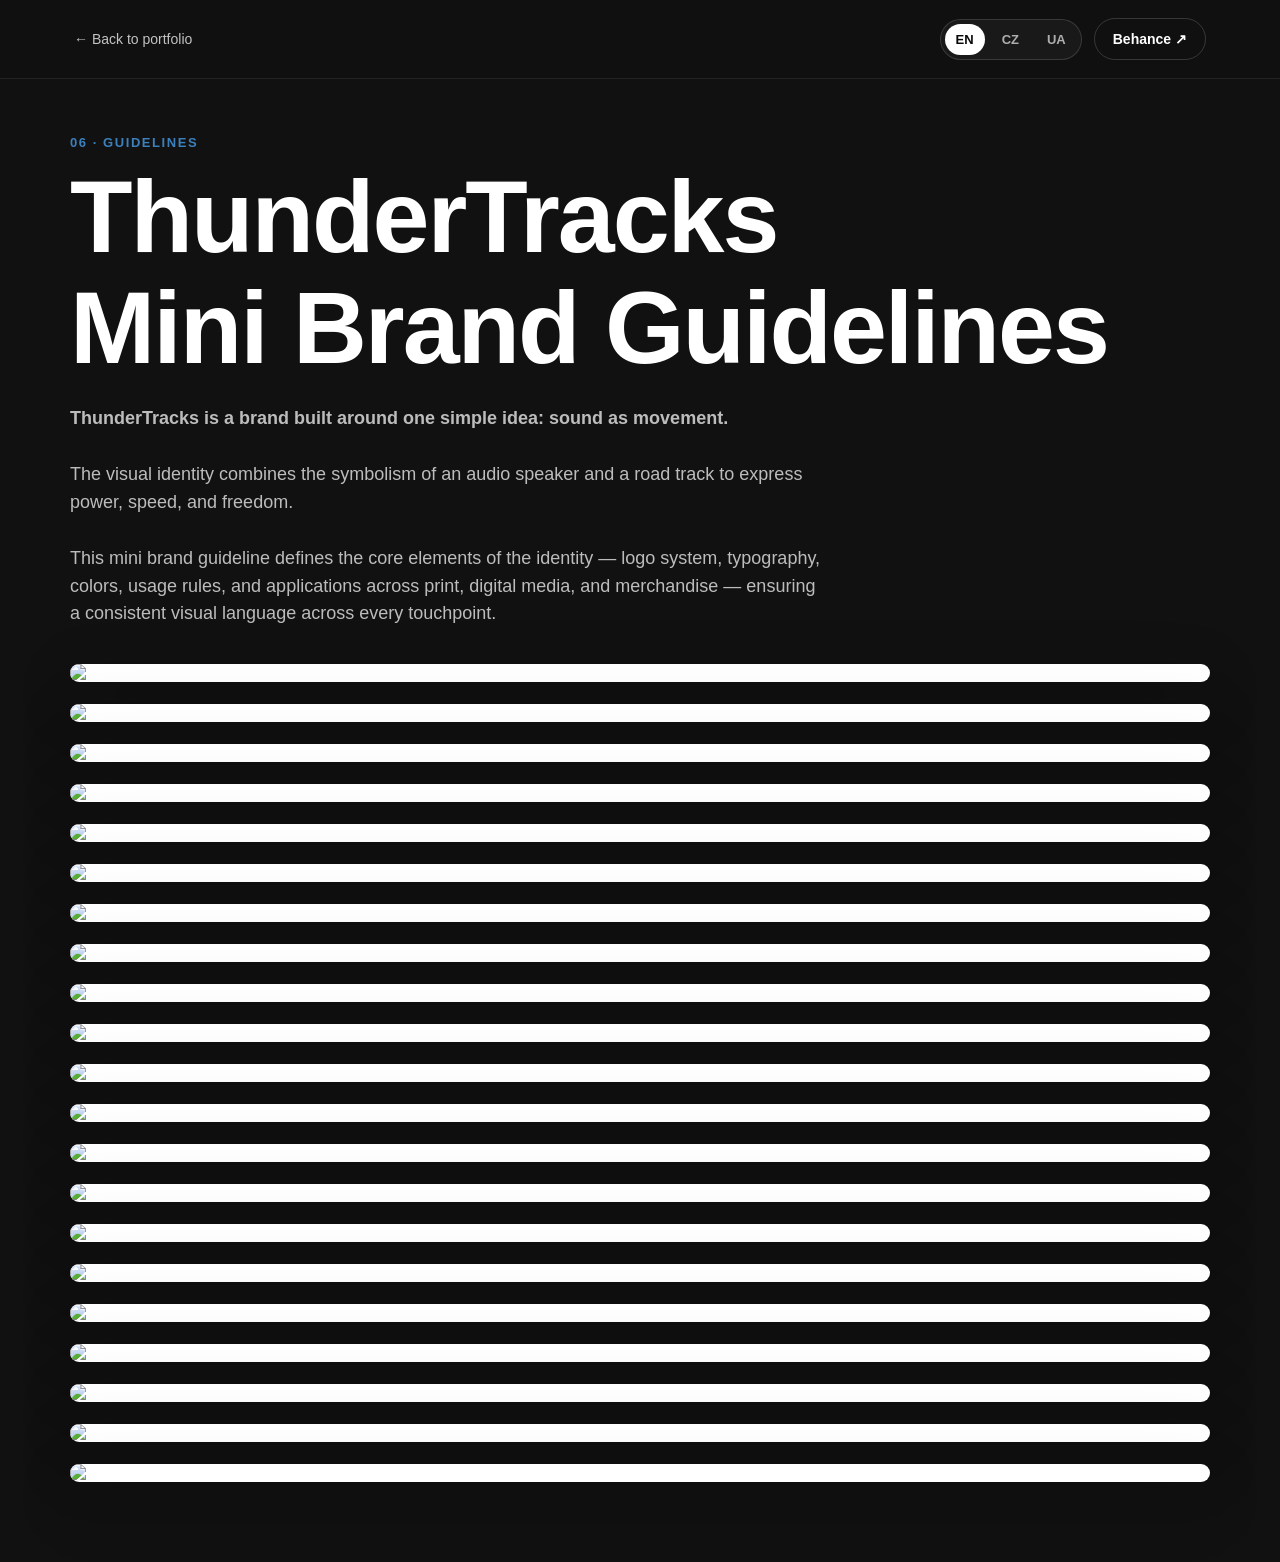
==== commit 45a76f0d: "Add files via upload" ====
--- a/index.html
+++ b/index.html
@@ -1,2072 +1,135 @@
 <!DOCTYPE html>
+
 <html lang="en">
 <head>
-  <meta charset="UTF-8" />
-  <meta name="viewport" content="width=device-width, initial-scale=1.0" />
-  <title>Daniil Katan — Portfolio</title>
-  <meta name="description" content="Portfolio website for Daniil Katan, Brand Designer based in Prague, Czechia." />
-  <link rel="stylesheet" href="styles.css?v=20260710-rounded-2-6">
-
-
-
-
-
-
-
-
-
-
-
-
-
-
-
-
-
-
-
-
-
-
-
-
-
-
-
-
-
-
-
+<meta charset="utf-8"/>
+<meta content="width=device-width, initial-scale=1.0" name="viewport"/>
+<title>ThunderTracks — Mini Brand Guidelines</title>
+  <link rel="stylesheet" href="thundertracks-guidelines.css" />
 </head>
 <body>
-  <div id="home-page" class="site-page active">
-    <header class="nav">
-      <div class="nav-inner">
-        <a href="#top" class="brand">Daniil Katan</a>
-        <div class="nav-links">
-          <a href="#work"><span data-i18n="nav.work">Work</span></a>
-          <a href="#skills"><span data-i18n="nav.skills">Skills</span></a>
-          <a href="#about"><span data-i18n="nav.about">About</span></a>
-          <a href="#contact"><span data-i18n="nav.contactShort">Contact</span></a>
-        </div>
-        <div class="nav-right">
-          <div class="lang-switch" aria-label="Language switcher">
-            <button class="lang-btn active" data-lang="en" type="button">EN</button>
-            <button class="lang-btn" data-lang="cs" type="button">CZ</button>
-            <button class="lang-btn" data-lang="uk" type="button">UA</button>
-          </div>
-          <a class="button" href="mailto:dkatan14@gmail.com" data-i18n="nav.contact" id="contact-trigger">Get in touch</a>
-        </div>
-      </div>
-    </header>
+<header class="topbar">
+<div class="topbar-inner">
+<a class="back" href="./index.html#work" data-i18n="back">← Back to portfolio</a>
+<div class="nav-right">
+<div class="lang-switch" aria-label="Language switcher">
+<button class="lang-btn active" data-lang="en" type="button">EN</button>
+<button class="lang-btn" data-lang="cs" type="button">CZ</button>
+<button class="lang-btn" data-lang="uk" type="button">UA</button>
+</div>
+<a class="button" href="https://www.behance.net/katan-daniil" target="_blank" rel="noreferrer">Behance ↗</a>
+</div>
+</div>
+</header>
+<main>
+<section class="hero">
+<p class="eyebrow" data-i18n="eyebrow">06 · Guidelines</p>
+<h1 data-i18n-html="title">ThunderTracks<br/>Mini Brand Guidelines</h1>
+<p class="desc" data-i18n-html="desc"><strong>ThunderTracks is a brand built around one simple idea: sound as movement.</strong><br/><br/>
+The visual identity combines the symbolism of an audio speaker and a road track to express power, speed, and freedom.<br/><br/>
+This mini brand guideline defines the core elements of the identity — logo system, typography, colors, usage rules, and applications across print, digital media, and merchandise — ensuring a consistent visual language across every touchpoint.</p>
+</section>
+<section aria-label="ThunderTracks guidelines pages" class="gallery">
+<img alt="ThunderTracks brand guidelines page 1" loading="lazy" src="guidelines_assets/thundertracks-guidelines-01.webp"/>
+<img alt="ThunderTracks brand guidelines page 2" loading="lazy" src="guidelines_assets/thundertracks-guidelines-02.webp"/>
+<img alt="ThunderTracks brand guidelines page 3" loading="lazy" src="guidelines_assets/thundertracks-guidelines-03.webp"/>
+<img alt="ThunderTracks brand guidelines page 4" loading="lazy" src="guidelines_assets/thundertracks-guidelines-04.webp"/>
+<img alt="ThunderTracks brand guidelines page 5" loading="lazy" src="guidelines_assets/thundertracks-guidelines-05.webp"/>
+<img alt="ThunderTracks brand guidelines page 6" loading="lazy" src="guidelines_assets/thundertracks-guidelines-06.webp"/>
+<img alt="ThunderTracks brand guidelines page 7" loading="lazy" src="guidelines_assets/thundertracks-guidelines-07.webp"/>
+<img alt="ThunderTracks brand guidelines page 8" loading="lazy" src="guidelines_assets/thundertracks-guidelines-08.webp"/>
+<img alt="ThunderTracks brand guidelines page 9" loading="lazy" src="guidelines_assets/thundertracks-guidelines-09.webp"/>
+<img alt="ThunderTracks brand guidelines page 10" loading="lazy" src="guidelines_assets/thundertracks-guidelines-10.webp"/>
+<img alt="ThunderTracks brand guidelines page 11" loading="lazy" src="guidelines_assets/thundertracks-guidelines-11.webp"/>
+<img alt="ThunderTracks brand guidelines page 12" loading="lazy" src="guidelines_assets/thundertracks-guidelines-12.webp"/>
+<img alt="ThunderTracks brand guidelines page 13" loading="lazy" src="guidelines_assets/thundertracks-guidelines-13.webp"/>
+<img alt="ThunderTracks brand guidelines page 14" loading="lazy" src="guidelines_assets/thundertracks-guidelines-14.webp"/>
+<img alt="ThunderTracks brand guidelines page 15" loading="lazy" src="guidelines_assets/thundertracks-guidelines-15.webp"/>
+<img alt="ThunderTracks brand guidelines page 16" loading="lazy" src="guidelines_assets/thundertracks-guidelines-16.webp"/>
+<img alt="ThunderTracks brand guidelines page 17" loading="lazy" src="guidelines_assets/thundertracks-guidelines-17.webp"/>
+<img alt="ThunderTracks brand guidelines page 18" loading="lazy" src="guidelines_assets/thundertracks-guidelines-18.webp"/>
+<img alt="ThunderTracks brand guidelines page 19" loading="lazy" src="guidelines_assets/thundertracks-guidelines-19.webp"/>
+<img alt="ThunderTracks brand guidelines page 20" loading="lazy" src="guidelines_assets/thundertracks-guidelines-20.webp"/>
+<img alt="ThunderTracks brand guidelines page 21" loading="lazy" src="guidelines_assets/thundertracks-guidelines-21.webp"/>
+</section>
+</main>
 
-    <main id="top">
-      <div class="hero">
-        <div>
-          <div class="pill"><span data-i18n="hero.pill">✦ Prague-based brand designer · Open to full-time & freelance</span></div>
-          <h1 data-i18n="hero.title">Brand Designer</h1>
-          <p class="hero-text">
-            <span data-i18n="hero.text">I build brand identities that make sense — visually and strategically.</span>
-          </p>
-          <div class="actions hero-actions">
-            <a class="button primary-cta" href="#work"><span data-i18n="hero.cta">View work ↗</span></a>
-            <a class="button secondary icon-btn" href="https://www.behance.net/katan-daniil" target="_blank" rel="noreferrer" aria-label="Behance" title="Behance">Bē</a>
-            <a class="button secondary icon-btn" href="https://www.linkedin.com/in/katangraph/" target="_blank" rel="noreferrer" aria-label="LinkedIn" title="LinkedIn">in</a>
-            <a class="button secondary icon-btn" href="https://www.instagram.com/atmosfera2978/" target="_blank" rel="noreferrer" aria-label="Instagram" title="Instagram">
-              <svg class="social-icon instagram-svg" viewBox="0 0 24 24" aria-hidden="true">
-                <rect x="3.2" y="3.2" width="17.6" height="17.6" rx="5.2" ry="5.2" fill="none" stroke="currentColor" stroke-width="2.6"/>
-                <circle cx="12" cy="12" r="4.15" fill="none" stroke="currentColor" stroke-width="2.6"/>
-                <circle cx="17.2" cy="6.8" r="1.35" fill="currentColor"/>
-              </svg>
-            </a>
-          </div>
-          <div class="meta">
-            <span><span data-i18n="meta.location">📍 Based in Czechia</span></span>
-            <span><span data-i18n="meta.worktype">💼 Office / hybrid preferred</span></span>
-            <span><span data-i18n="meta.focus">🖥 Visual identity · Banners · Social media</span></span>
-          </div>
-        </div>
+<script>
+  var translations = {
+    en: {
+      back: "← Back to portfolio",
+      eyebrow: "06 · Guidelines",
+      title: "ThunderTracks<br>Mini Brand Guidelines",
+      desc: "<strong>ThunderTracks is a brand built around one simple idea: sound as movement.</strong><br><br>The visual identity combines the symbolism of an audio speaker and a road track to express power, speed, and freedom.<br><br>This mini brand guideline defines the core elements of the identity — logo system, typography, colors, usage rules, and applications across print, digital media, and merchandise — ensuring a consistent visual language across every touchpoint."
+    },
+    cs: {
+      back: "← Zpět na portfolio",
+      eyebrow: "06 · Guidelines",
+      title: "ThunderTracks<br>Mini Brand Guidelines",
+      desc: "<strong>ThunderTracks je značka postavená na jedné jednoduché myšlence: zvuk jako pohyb.</strong><br><br>Vizuální identita spojuje symboliku audio reproduktoru a jízdního pruhu silnice, aby vyjádřila sílu, rychlost a svobodu.<br><br>Tento mini brand guideline definuje základní prvky identity — logo systém, typografii, barvy, pravidla použití a aplikace napříč tiskem, digitálními médii a merchandisem — a zajišťuje jednotný vizuální jazyk na všech kontaktních bodech."
+    },
+    uk: {
+      back: "← Назад до портфоліо",
+      eyebrow: "06 · Гайдлайни",
+      title: "ThunderTracks<br>Міні брендбук",
+      desc: "<strong>ThunderTracks — бренд, побудований на одній простій ідеї: звук як рух.</strong><br><br>Візуальна айдентика поєднує символіку аудіодинаміка та дорожньої смуги, щоб виразити силу, швидкість і свободу.<br><br>Цей міні-брендбук визначає основні елементи айдентики — систему логотипу, типографіку, кольори, правила використання та застосування в друку, цифрових медіа і мерчі — забезпечуючи єдину візуальну мову в кожній точці контакту."
+    }
+  };
 
-        <div class="hero-card-wrap">
-          <div class="hero-glow"></div>
-          <div class="hero-card">
-            <div class="hero-visual">
-              <div class="visual-label">
-                <p class="eyebrow">Portfolio</p>
-                <h2><span data-i18n="hero.card">Brand systems for digital communication</span></h2>
-              </div>
-            </div>
-          </div>
-        </div>
-      </div>
+  function setLanguage(lang) {
+    var dictionary = translations[lang] || translations.en;
+    document.documentElement.lang = lang === "cs" ? "cs" : (lang === "uk" ? "uk" : "en");
+    document.querySelectorAll("[data-i18n]").forEach(function (el) {
+      var key = el.getAttribute("data-i18n");
+      if (dictionary[key]) el.textContent = dictionary[key];
+    });
+    document.querySelectorAll("[data-i18n-html]").forEach(function (el) {
+      var key = el.getAttribute("data-i18n-html");
+      if (dictionary[key]) el.innerHTML = dictionary[key];
+    });
+    document.querySelectorAll(".lang-btn").forEach(function (btn) {
+      btn.classList.toggle("active", btn.dataset.lang === lang);
+    });
+    localStorage.setItem("portfolio-language", lang);
+  }
 
-      <section id="work" class="section-alt">
-        <div class="container">
-          <div class="section-head">
-            <div>
-              <p class="eyebrow"><span data-i18n="work.eyebrow">Selected work</span></p>
-              <h2><span data-i18n="work.title">Work grouped by design direction</span></h2>
-            </div>
-            <p>
-              <span data-i18n="work.desc">A structured overview of my portfolio: brand identity, logo design, banners, animation, print design and brand guidelines.</span>
-            </p>
-          </div>
+  document.addEventListener("click", function (event) {
+    var langButton = event.target.closest(".lang-btn");
+    if (langButton) setLanguage(langButton.dataset.lang);
+  });
 
-          <div class="work-categories">
-            <div class="category-card category-large">
-              <a class="category-visual branding-visual category-card-link" href="#branding" aria-label="Open branding projects"></a>
-              <div class="category-content">
-                <p class="category-label"><span data-i18n="work.branding.label">01 · Branding</span></p>
-                <a class="category-title-link" href="#branding"><h3 data-i18n="work.branding.title">Brand identity</h3></a>
-                <p>
-                  <span data-i18n="work.branding.desc">Full identity systems — logo, typography, color and packaging working as one consistent voice, not a set of separate decisions.</span>
-                </p>
-                <div class="project-list">
-                  <span>SØLVE</span>
-                  <span>BREWE</span>
-                  <span>ORBIX</span>
-                  <span>THUNDERTRACKS</span>
-                </div>
-                <a class="case-link" href="#branding"><span data-i18n="work.branding.cta">Open branding projects ↗</span></a>
-              </div>
-            </div>
+  var savedLanguage = localStorage.getItem("portfolio-language") || "en";
+  setLanguage(savedLanguage);
+</script>
 
-            <div class="category-card">
-              <a class="category-visual logo-visual category-card-link" href="#logos" aria-label="Open logo projects"></a>
-              <div class="category-content">
-                <p class="category-label"><span data-i18n="work.logos.label">02 · Logos</span></p>
-                <a class="category-title-link" href="#logos"><h3><span data-i18n="work.logos.title">Logo design & explorations</span></h3></a>
-                <p><span data-i18n="work.logos.desc">Marks and wordmarks built around one clear idea, designed to stay recognizable at any size or context.</span></p>
-                <div class="project-list"><span>NeuraPal</span><span>SMAKOTA</span><span>Rust & Roar</span><span>WAGGYTAILS</span></div>
-                <a class="case-link" href="#logos"><span data-i18n="work.logos.cta">Open logo projects ↗</span></a>
-              </div>
-            </div>
-
-            <div class="category-card">
-              <div class="category-visual banners-visual" style="background-image:url('assets/asset_003_ea91e6477e.webp');background-size:cover;background-position:center 32%;background-repeat:no-repeat;"></div>
-              <div class="category-content">
-                <p class="category-label"><span data-i18n="work.banners.label">03 · Banners</span></p>
-                <a class="category-title-link" href="#banners"><h3><span data-i18n="work.banners.title">Digital ads & social media visuals</span></h3></a>
-                <p><span data-i18n="work.banners.desc">Campaign visuals built for the scroll — clear hierarchy and a message that lands before the thumb moves on.</span></p>
-                <div class="project-list"><span>Speak With Confidence</span><span>Future of Work</span><span>Consumer Campaigns</span></div>
-                <a class="case-link" href="#banners"><span data-i18n="work.banners.cta">Open banner projects ↗</span></a>
-              </div>
-            </div>
-
-            
-<div class="category-card">
-  <a class="category-card-link animation-card-link" href="#animation" aria-label="Open animation projects">
-    <div class="work-visual animation-visual thunder-preview-card">
-  <img src="animation_assets/thundertracks-preview.webp" alt="ThunderTracks logo preview">
-</div>
-    <div class="category-content">
-      <p class="category-label"><span data-i18n="work.animation.label">04 · Animation</span></p>
-      <h3><span data-i18n="work.animation.title">Motion identity &amp; logo animation</span></h3>
-      <p><span data-i18n="work.animation.desc">Logos in motion — using rhythm and timing to extend an identity rather than just decorate it.</span></p>
-      <div class="project-list">
-        <span>BREWE</span>
-        <span>THUNDERTRACKS</span>
-        <span>SMAKOTA</span>
-        <span>SØLVE</span>
-      </div>
-      <span class="case-link"><span data-i18n="work.animation.cta">Open animation projects ↗</span></span>
-    </div>
-  </a>
-</div>
-
-            <a class="category-card category-link-card print-category-card" href="#print" aria-label="Open print projects">
-              <div class="category-visual print-visual print-preview-final">
-                <img src="print_assets/nura-card-preview.webp" alt="NURA functional beverage cans preview">
-              </div>
-              <div class="category-content">
-                <p class="category-label"><span data-i18n="work.print.label">05 · Print design</span></p>
-                <h3><span data-i18n="work.print.title">Printed materials &amp; packaging</span></h3>
-                <p><span data-i18n="work.print.desc">Packaging and print systems designed to carry a brand off-screen, where structure and shelf presence do the talking.</span></p>
-                <div class="project-list"><span>MunchVerse</span><span>NURA</span></div>
-                <span class="case-link"><span data-i18n="work.print.cta">Open print projects ↗</span></span>
-              </div>
-            </a>
-
-<a class="category-card category-link-card category-guidelines" href="thundertracks-guidelines.html" aria-label="Open ThunderTracks brand guidelines">
-              <div class="category-visual guidelines-visual guidelines-preview-clean"></div>
-              <div class="category-content">
-                <p class="category-label"><span data-i18n="work.guidelines.label">06 · Guidelines</span></p>
-                <h3><span data-i18n="work.guidelines.title">Mini brand guidelines</span></h3>
-                <p><span data-i18n="work.guidelines.desc">A closer look at how one identity holds together — logo logic, typography, color and the rules that keep it consistent everywhere.</span></p>
-                <div class="project-list"><span>Logo rules</span><span>Color system</span><span>Typography</span><span>Applications</span></div>
-                <span class="case-link"><span data-i18n="work.guidelines.cta">View brand guidelines ↗</span></span>
-              </div>
-            </a>
-          </div>
-        </div>
-      </section>
-
-      <section id="skills">
-        <div class="container">
-          <div class="skills-layout">
-            <div class="skills-intro">
-              <p class="eyebrow"><span data-i18n="skills.eyebrow">What I do</span></p>
-              <h2><span data-i18n="skills.title">Brand and visual design — from identity systems to campaign visuals</span></h2>
-              <p><span data-i18n="skills.desc">I design brand identities, campaign visuals and everything in between — built to communicate, not just to look good.</span></p>
-            </div>
-
-            <div class="service-grid">
-              <div class="service"><div class="service-icon">✒️</div><h3><span data-i18n="service.brand.title">Brand Identity</span></h3><p><span data-i18n="service.brand.desc">Logo concepts, visual identity systems, typography, colors and basic guidelines.</span></p></div>
-              <div class="service"><div class="service-icon">🖼️</div><h3><span data-i18n="service.banners.title">Digital & Campaign Visuals</span></h3><p><span data-i18n="service.banners.desc">Advertising banners, social media creatives and campaign graphics.</span></p></div>
-              <div class="service service-wide"><div class="service-icon">📄</div><h3><span data-i18n="service.print.title">Print & Presentations</span></h3><p><span data-i18n="service.print.desc">Print layouts, posters, packaging concepts and clean presentation visuals.</span></p></div>
-            </div>
-          </div>
-
-          <div class="tools-box">
-            <h3 data-i18n="tools.title">Tools</h3>
-            <div class="tools">
-              <span class="tool">Adobe Photoshop</span>
-              <span class="tool">Adobe Illustrator</span>
-              <span class="tool">Adobe InDesign</span>
-              <span class="tool">Figma</span>
-            </div>
-          </div>
-        </div>
-      </section>
-
-      <section id="about" class="section-alt">
-        <div class="container about">
-          <div class="about-wrap">
-            <div class="about-glow"></div>
-            <div class="about-card">
-              <img class="about-photo" src="assets/asset_009_d5d4e0015e.webp" alt="Daniil Katan, brand designer">
-              <div class="about-overlay">
-                <p class="eyebrow">About</p>
-                <h3>Daniil Katan</h3>
-                <p><span data-i18n="about.short">Brand Designer based in Prague, Czechia.</span></p>
-              </div>
-            </div>
-          </div>
-          <div class="about-copy">
-            <h2><span data-i18n="about.title">I tend to look for the logic behind a visual decision — what it communicates, not just how it looks.</span></h2>
-            <p><span data-i18n="about.p1">I'm a brand designer based in Czechia, focused on visual identity systems — from a single logo to a full brand language. My portfolio spans identity work across beauty, tech, food and audio, each one built around its own brand logic, not just aesthetics.</span></p>
-            <p><span data-i18n="about.p2">I create design systems that adapt across digital, social and print formats, and I'm looking for a team where I can grow as a systematic thinker, work on real projects, and learn from experienced designers.</span></p>
-          </div>
-        </div>
-      </section>
-
-      <section id="contact" class="contact">
-        <div class="container">
-          <div class="contact-box">
-            <div class="contact-grid">
-              <div>
-                <p class="eyebrow">Contact</p>
-                <h2><span data-i18n="contact.title">Let’s work together</span></h2>
-                <p><span data-i18n="contact.desc">Based in Czechia. Open to full-time and freelance opportunities.</span></p>
-              </div>
-              <div class="contact-actions">
-                <a class="button" href="mailto:dkatan14@gmail.com">✉️ dkatan14@gmail.com ↗</a>
-                <a class="button secondary" href="https://www.linkedin.com/in/katangraph/" target="_blank" rel="noreferrer">LinkedIn ↗</a>
-                <a class="button secondary" href="https://www.behance.net/katan-daniil" target="_blank" rel="noreferrer">Behance ↗</a>
-                <a class="button secondary" href="https://www.instagram.com/atmosfera2978?utm_source=qr&amp;igsh=MTM3aHhqcmp3ZzhhbQ==" target="_blank" rel="noreferrer">Instagram ↗</a>
-              </div>
-            </div>
-          </div>
-        </div>
-      </section>
-    </main>
-
-    <footer><span data-i18n="footer">© 2026 Daniil Katan. Brand Designer.</span></footer>
-  </div>
-
-  <div id="branding-page" class="site-page branding-page">
-    <header class="nav">
-      <div class="nav-inner">
-        <a href="#work" class="back-link"><span data-i18n="back">← Back to portfolio</span></a>
-        <div class="nav-right">
-          <div class="lang-switch" aria-label="Language switcher">
-            <button class="lang-btn active" data-lang="en" type="button">EN</button>
-            <button class="lang-btn" data-lang="cs" type="button">CZ</button>
-            <button class="lang-btn" data-lang="uk" type="button">UA</button>
-          </div>
-          <a class="button secondary" href="https://www.behance.net/katan-daniil" target="_blank" rel="noreferrer">Behance ↗</a>
-        </div>
-      </div>
-    </header>
-
-    <main>
-      <section class="branding-hero">
-        <p class="eyebrow" data-i18n="branding.eyebrow">Branding</p>
-        <h1 data-i18n="branding.title">Brand identity projects</h1>
-        <p><span data-i18n="branding.desc">A selected set of identity projects focused on logo systems, visual language, typography, color, packaging and brand applications.</span></p>
-      </section>
-
-      <section class="branding-projects">
-        <article class="brand-project">
-          <div class="brand-preview"><img src="assets/asset_010_ad7b8f6004.webp" alt="SØLVE skincare branding preview"></div>
-          <div class="brand-content">
-            <h2><span data-i18n="project.solve.title">SØLVE — Skincare Branding & Packaging Design</span></h2>
-            <p><span data-i18n="project.solve.p1">SØLVE is a premium skincare brand built on clarity, simplicity and conscious care. The brand focuses on essential formulas and a minimal approach to both product and design.</span></p>
-            <p><span data-i18n="project.solve.p2">Inspired by Scandinavian aesthetics, SØLVE avoids visual noise and unnecessary complexity. Its identity uses a muted skin-tone palette, soft typography and spacious compositions to create a calm, refined skincare experience.</span></p>
-            <div class="brand-manifesto"><span data-i18n="project.solve.manifesto">Care, simplified.</span></div>
-            <div class="tags"><span class="tag">Brand identity</span><span class="tag">Packaging</span><span class="tag">Skincare</span><span class="tag">Minimal design</span></div>
-            <div class="brand-actions"><a class="button" href="https://www.behance.net/gallery/246165703/SOELVE-Skincare-Branding-Packaging-Design" target="_blank" rel="noreferrer"><span data-i18n="project.view">View case on Behance ↗</span></a></div>
-          </div>
-        </article>
-
-        <article class="brand-project">
-          <div class="brand-preview"><img src="assets/asset_011_56d2897add.webp" alt="BREWE cafe brand identity preview"></div>
-          <div class="brand-content">
-            <h2><span data-i18n="project.brewe.title">BREWE — Cafe Brand Identity</span></h2>
-            <p><span data-i18n="project.brewe.p1">BREWE is a modern urban coffee shop built around a mindful approach to coffee and time. It rejects the rush and noise of the city, treating coffee not as a quick drink on the go, but as a calm daily ritual.</span></p>
-            <p><span data-i18n="project.brewe.p2">The brand's central idea is the journey: coffee's path from origin to brewing, and a person's path from the external rhythm of the city to an inner state of calm.</span></p>
-            <p><span data-i18n="project.brewe.p3">This idea is expressed through a consistent system of icons, where every stage of coffee preparation becomes part of one visual story running through every touchpoint with the brand. The goal was to create a visual system that conveys the brand's atmosphere without saying a single word about coffee.</span></p>
-            <div class="brand-manifesto"><span data-i18n="project.brewe.manifesto">Slow down. Focus. Brew.</span></div>
-            <div class="tags"><span class="tag">Cafe branding</span><span class="tag">Logo</span><span class="tag">Typography</span><span class="tag">Applications</span></div>
-            <div class="brand-actions"><a class="button" href="https://www.behance.net/gallery/242042405/BREWE-CAFE-BRAND-IDENTITY" target="_blank" rel="noreferrer"><span data-i18n="project.view">View case on Behance ↗</span></a></div>
-          </div>
-        </article>
-
-        <article class="brand-project">
-          <div class="brand-preview"><img src="assets/asset_012_b67b079d02.webp" alt="ORBIX AI brand identity preview"></div>
-          <div class="brand-content">
-            <h2><span data-i18n="project.orbix.title">ORBIX — AI Brand Identity</span></h2>
-            <p><span data-i18n="project.orbix.p1">ORBIX is a brand identity concept for an AI startup building tools for business process automation and computer vision. The main challenge was to make artificial intelligence feel not intimidating, but clear and approachable.</span></p>
-            <p><span data-i18n="project.orbix.p2">The logo combines two symbols: a loading indicator that reflects constant movement and growth, and a star at its center, standing for intelligence and the key point of the whole system. Together they form the image of a system in constant motion, rather than a static mark.</span></p>
-            <p><span data-i18n="project.orbix.p3">A gradient palette blending blue, pink and purple was chosen deliberately, instead of the dark neon aesthetic typical of tech brands. The goal was to convey innovation without excessive aggression — a brand that feels modern and trustworthy at the same time.</span></p>
-            <div class="brand-manifesto"><span data-i18n="project.orbix.manifesto">Intelligence in motion.</span></div>
-            <div class="tags"><span class="tag">AI</span><span class="tag">Brand system</span><span class="tag">Digital identity</span><span class="tag">Technology</span></div>
-            <div class="brand-actions"><a class="button" href="https://www.behance.net/gallery/238523535/ORBIX-AI-BRAND-IDENTITY-INTELLIGENCE-IN-MOTION" target="_blank" rel="noreferrer"><span data-i18n="project.view">View case on Behance ↗</span></a></div>
-          </div>
-        </article>
-
-        <article class="brand-project">
-          <div class="brand-preview"><img src="assets/asset_013_d6619394fd.webp" alt="THUNDERTRACKS subwoofer brand identity preview"></div>
-          <div class="brand-content">
-            <h2><span data-i18n="project.thunder.title">THUNDERTRACKS — Brand Identity for Subwoofers</span></h2>
-            <p><span data-i18n="project.thunder.p1">THUNDERTRACKS is a brand identity for a car audio brand producing subwoofers, speakers and amplifiers made for the road.</span></p>
-            <p><span data-i18n="project.thunder.p2">The logo combines two symbols in one mark: a speaker diffuser shown in perspective and a road lane. A subtle tilt creates a sense of forward motion — as if the sound is moving toward you, rather than staying static.</span></p>
-            <p><span data-i18n="project.thunder.p3">The combination of blue and grey makes the identity feel technological, precise and engineered. This is a brand that speaks not about noise, but about thoughtful engineering.</span></p>
-            <div class="brand-manifesto"><span data-i18n="project.thunder.manifesto">This is your sound. At full volume.</span></div>
-            <div class="tags"><span class="tag">Brand identity</span><span class="tag">Product branding</span><span class="tag">Music</span><span class="tag">Digital visuals</span></div>
-            <div class="brand-actions"><a class="button" href="https://www.behance.net/gallery/229830381/BRAND-IDENTITY-SUBWOOFERS-THUNDERTRACKS" target="_blank" rel="noreferrer"><span data-i18n="project.view">View case on Behance ↗</span></a></div>
-          </div>
-        </article>
-      </section>
-    </main>
-
-    <footer><span data-i18n="footer">© 2026 Daniil Katan. Brand Designer.</span></footer>
-  </div>
-
-
-  <div id="banners-page" class="site-page branding-page banner-page">
-    <header class="nav">
-      <div class="nav-inner">
-        <a href="#work" class="back-link"><span data-i18n="back">← Back to portfolio</span></a>
-        <div class="nav-right">
-          <div class="lang-switch" aria-label="Language switcher">
-            <button class="lang-btn active" data-lang="en" type="button">EN</button>
-            <button class="lang-btn" data-lang="cs" type="button">CZ</button>
-            <button class="lang-btn" data-lang="uk" type="button">UA</button>
-          </div>
-          <a class="button secondary" href="https://www.behance.net/katan-daniil" target="_blank" rel="noreferrer">Behance ↗</a>
-        </div>
-      </div>
-    </header>
-
-    <main>
-      <section class="branding-hero">
-        <p class="eyebrow" data-i18n="banners.eyebrow">Banners</p>
-        <h1 data-i18n="banners.title">Digital ads & social media visuals</h1>
-        <p><span data-i18n="banners.desc">A selected set of social media banners, advertising concepts and educational visuals focused on clear messaging, strong hierarchy and mobile-first communication.</span></p>
-      </section>
-
-      <section class="branding-projects">
-        <article class="brand-project">
-          <div class="brand-preview logo-slider-preview">
-            <div class="logo-carousel" data-logo-carousel="confidence">
-              <div class="logo-carousel-stage">
-                <button class="logo-carousel-arrow prev" type="button" onclick="changeLogoCarouselSlide('confidence', -1)" aria-label="Previous slide">‹</button>
-                <button class="open-slide-btn" type="button" onclick="openActiveLogoSlide('confidence')" aria-label="Open image full size" title="Open full size">
-                  <svg viewBox="0 0 24 24" aria-hidden="true" fill="none" stroke="currentColor" stroke-width="2.4" stroke-linecap="round" stroke-linejoin="round">
-                    <path d="M8 3H3v5"></path><path d="M3 3l7 7"></path><path d="M16 3h5v5"></path><path d="M21 3l-7 7"></path>
-                    <path d="M3 16v5h5"></path><path d="M3 21l7-7"></path><path d="M21 16v5h-5"></path><path d="M21 21l-7-7"></path>
-                  </svg>
-                </button>
-                <img class="logo-carousel-slide active" src="assets/asset_014_15018c37c2.webp" alt="Speak With Confidence — English Learning Campaign slide 1">
-                <img class="logo-carousel-slide" src="assets/asset_015_074336cf3d.webp" alt="Speak With Confidence — English Learning Campaign slide 2">
-                <img class="logo-carousel-slide" src="assets/asset_016_a167e66599.webp" alt="Speak With Confidence — English Learning Campaign slide 3">
-                <img class="logo-carousel-slide" src="assets/asset_017_cc0df85a3f.webp" alt="Speak With Confidence — English Learning Campaign slide 4">
-                <img class="logo-carousel-slide" src="assets/asset_018_ad39e0c933.webp" alt="Speak With Confidence — English Learning Campaign slide 5">
-                <button class="logo-carousel-arrow next" type="button" onclick="changeLogoCarouselSlide('confidence', 1)" aria-label="Next slide">›</button>
-                <div class="logo-carousel-dots">
-                  <button class="logo-carousel-dot active" type="button" onclick="goLogoCarouselSlide('confidence', 0)" aria-label="Go to Speak With Confidence — English Learning Campaign slide 1"></button>
-                  <button class="logo-carousel-dot" type="button" onclick="goLogoCarouselSlide('confidence', 1)" aria-label="Go to Speak With Confidence — English Learning Campaign slide 2"></button>
-                  <button class="logo-carousel-dot" type="button" onclick="goLogoCarouselSlide('confidence', 2)" aria-label="Go to Speak With Confidence — English Learning Campaign slide 3"></button>
-                  <button class="logo-carousel-dot" type="button" onclick="goLogoCarouselSlide('confidence', 3)" aria-label="Go to Speak With Confidence — English Learning Campaign slide 4"></button>
-                  <button class="logo-carousel-dot" type="button" onclick="goLogoCarouselSlide('confidence', 4)" aria-label="Go to Speak With Confidence — English Learning Campaign slide 5"></button>
-                </div>
-              </div>
-            </div>
-          </div>
-          <div class="brand-content">
-            <div>
-              <p class="eyebrow"><span data-i18n="banner.confidence.category">Instagram Educational Campaign</span></p>
-              <h2><span data-i18n="banner.confidence.title">Speak With Confidence — English Learning Campaign</span></h2>
-              <p><span data-i18n="banner.confidence.p1">Speak With Confidence is a series of Instagram banners designed to promote spoken English through confidence-based messaging rather than traditional grammar-focused advertising.</span></p>
-              <p><span data-i18n="banner.confidence.p2">The campaign uses bold typography, emotional triggers and relatable everyday situations to show how language skills create opportunities in work, travel and daily communication.</span></p>
-              <p class="manifesto"><span data-i18n="banner.confidence.statement">CONFIDENCE STARTS WITH COMMUNICATION.</span></p>
-              <div class="project-list">
-              <span>English Learning</span>
-              <span>Instagram Campaign</span>
-              <span>Social Media Design</span>
-              <span>Educational Marketing</span>
-              </div>
-            </div>
-          </div>
-        </article>
-
-        <article class="brand-project">
-          <div class="brand-preview logo-slider-preview">
-            <div class="logo-carousel" data-logo-carousel="futurework">
-              <div class="logo-carousel-stage">
-                <button class="logo-carousel-arrow prev" type="button" onclick="changeLogoCarouselSlide('futurework', -1)" aria-label="Previous slide">‹</button>
-                <button class="open-slide-btn" type="button" onclick="openActiveLogoSlide('futurework')" aria-label="Open image full size" title="Open full size">
-                  <svg viewBox="0 0 24 24" aria-hidden="true" fill="none" stroke="currentColor" stroke-width="2.4" stroke-linecap="round" stroke-linejoin="round">
-                    <path d="M8 3H3v5"></path><path d="M3 3l7 7"></path><path d="M16 3h5v5"></path><path d="M21 3l-7 7"></path>
-                    <path d="M3 16v5h5"></path><path d="M3 21l7-7"></path><path d="M21 16v5h-5"></path><path d="M21 21l-7-7"></path>
-                  </svg>
-                </button>
-                <img class="logo-carousel-slide active" src="assets/asset_019_13f8b74376.webp" alt="Future of Work — Technology & AI Content Design slide 1">
-                <img class="logo-carousel-slide" src="assets/asset_020_c1675cce58.webp" alt="Future of Work — Technology & AI Content Design slide 2">
-                <img class="logo-carousel-slide" src="assets/asset_021_a1395f5f5e.webp" alt="Future of Work — Technology & AI Content Design slide 3">
-                <img class="logo-carousel-slide" src="assets/asset_003_ea91e6477e.webp" alt="Future of Work — Technology & AI Content Design slide 4">
-                <button class="logo-carousel-arrow next" type="button" onclick="changeLogoCarouselSlide('futurework', 1)" aria-label="Next slide">›</button>
-                <div class="logo-carousel-dots">
-                  <button class="logo-carousel-dot active" type="button" onclick="goLogoCarouselSlide('futurework', 0)" aria-label="Go to Future of Work — Technology & AI Content Design slide 1"></button>
-                  <button class="logo-carousel-dot" type="button" onclick="goLogoCarouselSlide('futurework', 1)" aria-label="Go to Future of Work — Technology & AI Content Design slide 2"></button>
-                  <button class="logo-carousel-dot" type="button" onclick="goLogoCarouselSlide('futurework', 2)" aria-label="Go to Future of Work — Technology & AI Content Design slide 3"></button>
-                  <button class="logo-carousel-dot" type="button" onclick="goLogoCarouselSlide('futurework', 3)" aria-label="Go to Future of Work — Technology & AI Content Design slide 4"></button>
-                </div>
-              </div>
-            </div>
-          </div>
-          <div class="brand-content">
-            <div>
-              <p class="eyebrow"><span data-i18n="banner.future.category">LinkedIn Thought Leadership Visuals</span></p>
-              <h2><span data-i18n="banner.future.title">Future of Work — Technology & AI Content Design</span></h2>
-              <p><span data-i18n="banner.future.p1">Future of Work is a series of LinkedIn banners built around one editorial principle: strong ideas deserve strong visuals to match them.</span></p>
-              <p><span data-i18n="banner.future.p2">Each banner pairs one provocative idea — about programming, interfaces, artificial intelligence or automation — with a visual metaphor that makes it tangible: a keyboard key as a symbol of digital literacy, a monitor hanging from a crane hook as an image of digital architecture. The composition is built around expressive typography as the main visual element, while photography serves as context rather than decoration.</span></p>
-              <p><span data-i18n="banner.future.p3">The goal was to turn complex technology topics into something worth talking about — not to explain, but to make people think.</span></p>
-              <p class="manifesto"><span data-i18n="banner.future.statement">THE FUTURE BELONGS TO THOSE WHO ADAPT.</span></p>
-              <div class="project-list">
-              <span>AI Content</span>
-              <span>LinkedIn Design</span>
-              <span>Educational Visuals</span>
-              <span>Technology</span>
-              </div>
-            </div>
-          </div>
-        </article>
-
-        <article class="brand-project">
-          <div class="brand-preview logo-slider-preview">
-            <div class="logo-carousel" data-logo-carousel="consumer">
-              <div class="logo-carousel-stage">
-                <button class="logo-carousel-arrow prev" type="button" onclick="changeLogoCarouselSlide('consumer', -1)" aria-label="Previous slide">‹</button>
-                <button class="open-slide-btn" type="button" onclick="openActiveLogoSlide('consumer')" aria-label="Open image full size" title="Open full size">
-                  <svg viewBox="0 0 24 24" aria-hidden="true" fill="none" stroke="currentColor" stroke-width="2.4" stroke-linecap="round" stroke-linejoin="round">
-                    <path d="M8 3H3v5"></path><path d="M3 3l7 7"></path><path d="M16 3h5v5"></path><path d="M21 3l-7 7"></path>
-                    <path d="M3 16v5h5"></path><path d="M3 21l7-7"></path><path d="M21 16v5h-5"></path><path d="M21 21l-7-7"></path>
-                  </svg>
-                </button>
-                <img class="logo-carousel-slide active" src="assets/asset_023_d7d1e19486.webp" alt="Consumer Campaigns — Social Media Advertising Collection slide 1">
-                <img class="logo-carousel-slide" src="assets/asset_024_19a79437f8.webp" alt="Consumer Campaigns — Social Media Advertising Collection slide 2">
-                <img class="logo-carousel-slide" src="assets/asset_025_d70e090ab6.webp" alt="Consumer Campaigns — Social Media Advertising Collection slide 3">
-                <img class="logo-carousel-slide" src="assets/asset_026_69316c3f45.webp" alt="Consumer Campaigns — Social Media Advertising Collection slide 4">
-                
-                <img class="logo-carousel-slide" src="assets/asset_027_81060f6013.webp" alt="Consumer Campaigns slide 5">
-                <button class="logo-carousel-arrow next" type="button" onclick="changeLogoCarouselSlide('consumer', 1)" aria-label="Next slide">›</button>
-                <div class="logo-carousel-dots">
-                  <button class="logo-carousel-dot active" type="button" onclick="goLogoCarouselSlide('consumer', 0)" aria-label="Go to Consumer Campaigns — Social Media Advertising Collection slide 1"></button>
-                  <button class="logo-carousel-dot" type="button" onclick="goLogoCarouselSlide('consumer', 1)" aria-label="Go to Consumer Campaigns — Social Media Advertising Collection slide 2"></button>
-                  <button class="logo-carousel-dot" type="button" onclick="goLogoCarouselSlide('consumer', 2)" aria-label="Go to Consumer Campaigns — Social Media Advertising Collection slide 3"></button>
-                  <button class="logo-carousel-dot" type="button" onclick="goLogoCarouselSlide('consumer', 3)" aria-label="Go to Consumer Campaigns — Social Media Advertising Collection slide 4"></button>
-                
-                  <button class="logo-carousel-dot" type="button" onclick="goLogoCarouselSlide('consumer', 4)" aria-label="Go to Consumer Campaigns slide 5"></button>
-                </div>
-              </div>
-            </div>
-          </div>
-          <div class="brand-content">
-            <div>
-              <p class="eyebrow"><span data-i18n="banner.consumer.category">Instagram Story Advertising</span></p>
-              <h2><span data-i18n="banner.consumer.title">Consumer Campaigns — Social Media Advertising Collection</span></h2>
-              <p><span data-i18n="banner.consumer.p1">Consumer Campaigns is a series of Instagram Story ads created for consumer brands across fitness, wellness, food delivery, travel and home services.</span></p>
-              <p><span data-i18n="banner.consumer.p2">Each banner is built around one key audience insight — a need, a doubt, or a desired outcome. The visual hierarchy flows top to bottom: the headline stops the eye, the body copy unfolds the idea, and the call to action completes the communication. Photography and typography are adapted to each category — energetic and expressive for fitness, soft and minimal for wellness, warm and friendly for food delivery.</span></p>
-              <p><span data-i18n="banner.consumer.p3">Every project followed the same constraint: stop the user within three seconds, land the main idea, and prompt them to act.</span></p>
-              <p class="manifesto"><span data-i18n="banner.consumer.statement">ATTENTION FIRST. ACTION SECOND.</span></p>
-              <div class="project-list">
-              <span>Story Ads</span>
-              <span>Consumer Brands</span>
-              <span>Performance Creative</span>
-              <span>Social Media Marketing</span>
-              </div>
-            </div>
-          </div>
-        </article>
-      </section>
-    </main>
-    <footer><span data-i18n="footer">© 2026 Daniil Katan. Brand Designer.</span></footer>
-  </div>
-
-
-  <div id="animation-page" class="site-page branding-page animation-page">
-    <header class="nav">
-      <div class="nav-inner">
-        <a href="#work" class="back-link"><span data-i18n="back">← Back to portfolio</span></a>
-        <div class="nav-right">
-          <div class="lang-switch" aria-label="Language switcher">
-            <button class="lang-btn active" data-lang="en" type="button">EN</button>
-            <button class="lang-btn" data-lang="cs" type="button">CZ</button>
-            <button class="lang-btn" data-lang="uk" type="button">UA</button>
-          </div>
-          <a class="button secondary" href="https://www.behance.net/katan-daniil" target="_blank" rel="noreferrer">Behance ↗</a>
-        </div>
-      </div>
-    </header>
-
-    <main>
-      <section class="branding-hero">
-        <p class="eyebrow"><span data-i18n="animation.eyebrow">Animation</span></p>
-        <h1><span data-i18n="animation.title">Motion identity & logo animation</span></h1>
-        <p><span data-i18n="animation.desc">A selected set of motion pieces that extend brand identity into rhythm, movement and animated communication.</span></p>
-      </section>
-
-      <section class="branding-projects">
-        
-        <article class="brand-project animation-project">
-          <div class="brand-preview animation-preview"><video class="animation-media" poster="animation_assets/brewe.webp" controls autoplay muted loop playsinline preload="auto"><source src="animation_assets/brewe.mp4" type="video/mp4"></video></div>
-          <div class="brand-content">
-            <div>
-              <p class="eyebrow"><span data-i18n="animation.brewe.eyebrow">Cafe brand motion system</span></p>
-              <h2><span data-i18n="animation.brewe.title">BREWE — Motion Identity for a Modern Cafe</span></h2>
-              <p><span data-i18n="animation.brewe.p1">BREWE is a modern urban cafe concept built around mindful coffee consumption — not coffee as a quick drink, but as a calm daily ritual.</span></p>
-              <p><span data-i18n="animation.brewe.p2">The motion language supports the idea of a journey: from the noise of the city to a slower, focused inner rhythm. Minimal movement, restrained graphics and clean typography reduce visual noise and create a feeling of pause.</span></p>
-              <p class="manifesto"><span data-i18n="animation.brewe.manifesto">SLOW DOWN. FOCUS. BREW.</span></p>
-              <div class="project-list">
-                <span data-i18n="animation.brewe.tag1">Logo animation</span>
-<span data-i18n="animation.brewe.tag2">Cafe branding</span>
-<span data-i18n="animation.brewe.tag3">Minimal motion</span>
-<span data-i18n="animation.brewe.tag4">Ritual concept</span>
-              </div>
-              
-            </div>
-          </div>
-        </article>
-        
-        <article class="brand-project animation-project">
-          <div class="brand-preview animation-preview"><video class="animation-media" poster="animation_assets/thundertracks.webp" controls autoplay muted loop playsinline preload="auto"><source src="animation_assets/thundertracks.mp4" type="video/mp4"></video></div>
-          <div class="brand-content">
-            <div>
-              <p class="eyebrow"><span data-i18n="animation.thunder.eyebrow">Audio brand logo animation</span></p>
-              <h2><span data-i18n="animation.thunder.title">THUNDERTRACKS — Sound in Motion</span></h2>
-              <p><span data-i18n="animation.thunder.p1">ThunderTracks is a brand for powerful vehicle audio equipment — subwoofers, speakers and amplifiers. The identity combines the symbols of a speaker and a road track.</span></p>
-              <p><span data-i18n="animation.thunder.p2">The animation translates movement, bass and driving energy into a clean visual rhythm. It feels like a sound route: a road built from waves and a frequency that pulls motion forward.</span></p>
-              <p class="manifesto"><span data-i18n="animation.thunder.manifesto">SOUND THAT MOVES THE ROAD.</span></p>
-              <div class="project-list">
-                <span data-i18n="animation.thunder.tag1">Logo animation</span>
-<span data-i18n="animation.thunder.tag2">Audio brand</span>
-<span data-i18n="animation.thunder.tag3">Dynamic identity</span>
-<span data-i18n="animation.thunder.tag4">Motion symbol</span>
-              </div>
-              
-            </div>
-          </div>
-        </article>
-        
-        <article class="brand-project animation-project">
-          <div class="brand-preview animation-preview"><video class="animation-media" poster="animation_assets/smakota.webp" controls autoplay muted loop playsinline preload="auto"><source src="animation_assets/smakota.mp4" type="video/mp4"></video></div>
-          <div class="brand-content">
-            <div>
-              <p class="eyebrow"><span data-i18n="animation.smakota.eyebrow">Gastronomic logo motion</span></p>
-              <h2><span data-i18n="animation.smakota.title">SMAKOTA — Cultural Detail in Motion</span></h2>
-              <p><span data-i18n="animation.smakota.p1">SMAKOTA’s animation was created to emphasize the connection between modern design and ethnic visual motifs.</span></p>
-              <p><span data-i18n="animation.smakota.p2">Smooth transitions, restrained effects and calm movement focus attention on the central symbol, reflecting the atmosphere of a gastronomic space where taste, care and aesthetics matter.</span></p>
-              <p class="manifesto"><span data-i18n="animation.smakota.manifesto">CALM MOTION. CULTURAL CHARACTER.</span></p>
-              <div class="project-list">
-                <span data-i18n="animation.smakota.tag1">Logo animation</span>
-<span data-i18n="animation.smakota.tag2">Gastronomy</span>
-<span data-i18n="animation.smakota.tag3">Ethnic motifs</span>
-<span data-i18n="animation.smakota.tag4">Soft motion</span>
-              </div>
-              
-            </div>
-          </div>
-        </article>
-        
-        <article class="brand-project animation-project">
-          <div class="brand-preview animation-preview"><video class="animation-media" poster="animation_assets/solve.webp" controls autoplay muted loop playsinline preload="auto"><source src="animation_assets/solve.mp4" type="video/mp4"></video></div>
-          <div class="brand-content">
-            <div>
-              <p class="eyebrow"><span data-i18n="animation.solve.eyebrow">Skincare brand motion</span></p>
-              <h2><span data-i18n="animation.solve.title">SØLVE — Care, Simplified in Motion</span></h2>
-              <p><span data-i18n="animation.solve.p1">SØLVE is a conceptual skincare brand built on clarity, simplicity and conscious care. The motion direction follows the same idea of reduction.</span></p>
-              <p><span data-i18n="animation.solve.p2">Instead of aggressive movement or visual noise, the animation supports a calm premium feeling through controlled rhythm, soft transitions and spacious composition inspired by Scandinavian design.</span></p>
-              <p class="manifesto"><span data-i18n="animation.solve.manifesto">CARE, SIMPLIFIED.</span></p>
-              <div class="project-list">
-                <span data-i18n="animation.solve.tag1">Logo animation</span>
-<span data-i18n="animation.solve.tag2">Skincare</span>
-<span data-i18n="animation.solve.tag3">Minimal motion</span>
-<span data-i18n="animation.solve.tag4">Premium calm</span>
-              </div>
-              
-            </div>
-          </div>
-        </article>
-      </section>
-    </main>
-
-    <footer><span data-i18n="footer">© 2026 Daniil Katan. Brand Designer.</span></footer>
-  </div>
-
-
-
-
-
-  
-  <div id="print-page" class="site-page branding-page print-page">
-    <header class="nav">
-      <div class="nav-inner">
-        <a href="#work" class="back-link"><span data-i18n="back">← Back to portfolio</span></a>
-        <div class="nav-right">
-          <div class="lang-switch" aria-label="Language switcher">
-            <button class="lang-btn active" data-lang="en" type="button">EN</button>
-            <button class="lang-btn" data-lang="cs" type="button">CZ</button>
-            <button class="lang-btn" data-lang="uk" type="button">UA</button>
-          </div>
-          <a class="button secondary" href="https://www.behance.net/katan-daniil" target="_blank" rel="noreferrer">Behance ↗</a>
-        </div>
-      </div>
-    </header>
-
-    <main>
-      <section class="branding-hero">
-        <p class="eyebrow"><span data-i18n="print.eyebrow">PRINT DESIGN</span></p>
-        <h1><span data-i18n="print.title">Printed materials &amp; packaging</span></h1>
-        <p><span data-i18n="print.desc">Packaging systems and printed brand materials created to turn visual identity into tangible product experiences.</span></p>
-      </section>
-
-      <section class="branding-projects print-projects">
-        <article class="brand-project print-project">
-          <div class="brand-preview print-preview">
-            <div class="print-slider-wrap">
-<button class="print-zoom-btn" type="button" aria-label="Open image"><svg viewBox="0 0 24 24" aria-hidden="true" fill="none" stroke="currentColor" stroke-width="2.4" stroke-linecap="round" stroke-linejoin="round">
-<path d="M8 3H3v5"></path><path d="M3 3l7 7"></path><path d="M16 3h5v5"></path><path d="M21 3l-7 7"></path>
-<path d="M3 16v5h5"></path><path d="M3 21l7-7"></path><path d="M21 16v5h-5"></path><path d="M21 21l-7-7"></path>
-</svg></button>
-              <button class="print-slider-btn print-slider-prev" type="button" aria-label="Previous slide">‹</button>
-              <div class="print-slider">
-              <img class="rounded-portfolio-image" src="print_assets/munch-mockup.webp" alt="MunchVerse ChocoCore packaging mockup">
-              <img src="print_assets/munch-layout.webp" alt="MunchVerse packaging layout">
-            </div>
-              <button class="print-slider-btn print-slider-next" type="button" aria-label="Next slide">›</button>
-              <div class="print-dots"><button class="print-dot active" data-index="0" aria-label="Slide 1"></button><button class="print-dot" data-index="1" aria-label="Slide 2"></button></div>
-            </div>
-          </div>
-          <div class="brand-content">
-            <p class="eyebrow"><span data-i18n="print.munch.eyebrow">SNACK PACKAGING</span></p>
-            <h2><span data-i18n="print.munch.title">MunchVerse — Cosmic Snack Packaging</span></h2>
-            <p><span data-i18n="print.munch.p1">MunchVerse is a snack brand concept built around one idea: every flavor is its own planet. The packaging turns each cookie into an entire world — the ChocoCore flavor appears as a planet with a molten chocolate core, with an astronaut floating nearby for scale. The illustration does the storytelling: the character of each flavor comes through before the customer even reads a single word. The goal was to make the space theme feel both playful and appetizing — not science fiction, but a snack universe of its own.</span></p>
-            <p><span data-i18n="print.munch.p2">The project turns ordinary snacks into a small cosmic adventure through expressive packaging, playful illustration and a bright product story.</span></p>
-            <div class="project-list">
-              <span data-i18n="print.munch.tag1">Packaging</span>
-              <span data-i18n="print.munch.tag2">Snack brand</span>
-              <span data-i18n="print.munch.tag3">Illustration</span>
-              <span data-i18n="print.munch.tag4">Print layout</span>
-            </div>
-          </div>
-        </article>
-
-        <article class="brand-project print-project">
-          <div class="brand-preview print-preview">
-            <div class="print-slider-wrap">
-<button class="print-zoom-btn" type="button" aria-label="Open image"><svg viewBox="0 0 24 24" aria-hidden="true" fill="none" stroke="currentColor" stroke-width="2.4" stroke-linecap="round" stroke-linejoin="round">
-<path d="M8 3H3v5"></path><path d="M3 3l7 7"></path><path d="M16 3h5v5"></path><path d="M21 3l-7 7"></path>
-<path d="M3 16v5h5"></path><path d="M3 21l7-7"></path><path d="M21 16v5h-5"></path><path d="M21 21l-7-7"></path>
-</svg></button>
-              <button class="print-slider-btn print-slider-prev" type="button" aria-label="Previous slide">‹</button>
-              <div class="print-slider">
-              <img class="rounded-portfolio-image" src="print_assets/nura-lineup.webp" alt="NURA functional beverages lineup">
-              <img src="print_assets/nura-energy-layout.webp" alt="NURA Energy packaging layout">
-              <img class="rounded-portfolio-image" src="print_assets/nura-energy-mockup.webp" alt="NURA Energy can mockup">
-              <img src="print_assets/nura-relax-layout.webp" alt="NURA Relax packaging layout">
-              <img class="rounded-portfolio-image" src="print_assets/nura-relax-mockup.webp" alt="NURA Relax can mockup">
-              <img src="print_assets/nura-focus-layout.webp" alt="NURA Focus packaging layout">
-              <img class="rounded-portfolio-image" src="print_assets/nura-focus-mockup.webp" alt="NURA Focus can mockup">
-            </div>
-              <button class="print-slider-btn print-slider-next" type="button" aria-label="Next slide">›</button>
-              <div class="print-dots"><button class="print-dot active" data-index="0" aria-label="Slide 1"></button><button class="print-dot" data-index="1" aria-label="Slide 2"></button><button class="print-dot" data-index="2" aria-label="Slide 3"></button><button class="print-dot" data-index="3" aria-label="Slide 4"></button><button class="print-dot" data-index="4" aria-label="Slide 5"></button><button class="print-dot" data-index="5" aria-label="Slide 6"></button><button class="print-dot" data-index="6" aria-label="Slide 7"></button></div>
-            </div>
-          </div>
-          <div class="brand-content">
-            <p class="eyebrow"><span data-i18n="print.nura.eyebrow">FUNCTIONAL BEVERAGE PACKAGING</span></p>
-            <h2><span data-i18n="print.nura.title">NURA — Functional Beverages For Modern Performance</span></h2>
-            <p><span data-i18n="print.nura.p1">NURA is a functional beverage brand created for people who care not only about the amount of energy, but about the quality of their state.</span></p>
-            <p><span data-i18n="print.nura.p2">The system is built around three product modes — Energy, Focus and Relax — each represented by a distinct octopus mascot and a clear functional purpose.</span></p>
-            <div class="project-list">
-              <span data-i18n="print.nura.tag1">Packaging</span>
-              <span data-i18n="print.nura.tag2">Functional drinks</span>
-              <span data-i18n="print.nura.tag3">Mascot system</span>
-              <span data-i18n="print.nura.tag4">Brand identity</span>
-            </div>
-          </div>
-        </article>
-      </section>
-    </main>
-
-    <footer><span data-i18n="footer">© 2026 Daniil Katan. Brand Designer.</span></footer>
-  </div>
-
-<div id="logos-page" class="site-page branding-page logos-page">
-    <header class="nav">
-      <div class="nav-inner">
-        <a href="#work" class="back-link"><span data-i18n="back">← Back to portfolio</span></a>
-        <div class="nav-right">
-          <div class="lang-switch" aria-label="Language switcher">
-            <button class="lang-btn active" data-lang="en" type="button">EN</button>
-            <button class="lang-btn" data-lang="cs" type="button">CZ</button>
-            <button class="lang-btn" data-lang="uk" type="button">UA</button>
-          </div>
-          <a class="button secondary" href="https://www.behance.net/katan-daniil" target="_blank" rel="noreferrer">Behance ↗</a>
-        </div>
-      </div>
-    </header>
-
-    <main>
-      <section class="branding-hero">
-        <p class="eyebrow" data-i18n="logos.eyebrow">Logos</p>
-        <h1 data-i18n-html="logos.title"><span class="logo-title-line">Logo design</span><span class="logo-title-line">projects</span></h1>
-        <p><span data-i18n="logos.desc">A selected set of logo concepts focused on memorable symbols, mascot marks, custom typography and scalable visual ideas.</span></p>
-      </section>
-
-      <section class="branding-projects">
-        <article class="brand-project">
-          <div class="brand-preview logo-slider-preview">
-            <div class="logo-carousel" data-logo-carousel="neurapal">
-              <div class="logo-carousel-stage">
-                <button class="logo-carousel-arrow prev" type="button" onclick="changeLogoCarouselSlide('neurapal', -1)" aria-label="Previous slide">‹</button>
-                <button class="open-slide-btn" type="button" onclick="openActiveLogoSlide('neurapal')" aria-label="Open image full size" title="Open full size">
-                  <svg viewBox="0 0 24 24" aria-hidden="true" fill="none" stroke="currentColor" stroke-width="2.4" stroke-linecap="round" stroke-linejoin="round">
-                    <path d="M8 3H3v5"></path>
-                    <path d="M3 3l7 7"></path>
-                    <path d="M16 3h5v5"></path>
-                    <path d="M21 3l-7 7"></path>
-                    <path d="M3 16v5h5"></path>
-                    <path d="M3 21l7-7"></path>
-                    <path d="M21 16v5h-5"></path>
-                    <path d="M21 21l-7-7"></path>
-                  </svg>
-                </button>
-                <img class="logo-carousel-slide active" src="assets/asset_028_2c37f0a0e4.webp" alt="NeuraPal slide 1">
-                <img class="logo-carousel-slide" src="assets/asset_029_3eb15ce190.webp" alt="NeuraPal slide 2">
-                <img class="logo-carousel-slide" src="assets/asset_030_93cfd8be40.webp" alt="NeuraPal slide 3">
-                <img class="logo-carousel-slide" src="assets/asset_031_c5e1c02e8d.webp" alt="NeuraPal slide 4">
-                <button class="logo-carousel-arrow next" type="button" onclick="changeLogoCarouselSlide('neurapal', 1)" aria-label="Next slide">›</button>
-                <div class="logo-carousel-dots">
-              <button class="logo-carousel-dot active" type="button" onclick="goLogoCarouselSlide('neurapal', 0)" aria-label="Go to NeuraPal slide 1"></button>
-              <button class="logo-carousel-dot" type="button" onclick="goLogoCarouselSlide('neurapal', 1)" aria-label="Go to NeuraPal slide 2"></button>
-              <button class="logo-carousel-dot" type="button" onclick="goLogoCarouselSlide('neurapal', 2)" aria-label="Go to NeuraPal slide 3"></button>
-              <button class="logo-carousel-dot" type="button" onclick="goLogoCarouselSlide('neurapal', 3)" aria-label="Go to NeuraPal slide 4"></button>
-                </div>
-              </div>
-            </div>
-          </div>
-          <div class="brand-content">
-            <h2><span data-i18n="logo.neurapal.title">NeuraPal — Friendly AI Mascot Logo</span></h2>
-            <p><span data-i18n="logo.neurapal.p1">NeuraPal is a logo mascot concept for an AI companion that helps people with learning, work and everyday tasks. The goal was to make artificial intelligence feel simple, friendly and trustworthy.</span></p>
-            <p><span data-i18n="logo.neurapal.p2">The smiling robot combines technological details with soft, rounded forms. A blue color palette supports the feeling of reliability, digital clarity and accessibility.</span></p>
-            <div class="brand-manifesto"><span data-i18n="logo.neurapal.manifesto">AI with a friendly face.</span></div>
-            <div class="tags"><span class="tag">Mascot logo</span><span class="tag">AI</span><span class="tag">App icon</span><span class="tag">Friendly tech</span></div>
-          </div>
-        </article>
-
-        <article class="brand-project">
-
-          <div class="brand-preview logo-slider-preview">
-            <div class="logo-carousel" data-logo-carousel="smakota">
-              <div class="logo-carousel-stage">
-                <button class="logo-carousel-arrow prev" type="button" onclick="changeLogoCarouselSlide('smakota', -1)" aria-label="Previous slide">‹</button>
-                <button class="open-slide-btn" type="button" onclick="openActiveLogoSlide('smakota')" aria-label="Open image full size" title="Open full size">
-                  <svg viewBox="0 0 24 24" aria-hidden="true" fill="none" stroke="currentColor" stroke-width="2.4" stroke-linecap="round" stroke-linejoin="round">
-                    <path d="M8 3H3v5"></path>
-                    <path d="M3 3l7 7"></path>
-                    <path d="M16 3h5v5"></path>
-                    <path d="M21 3l-7 7"></path>
-                    <path d="M3 16v5h5"></path>
-                    <path d="M3 21l7-7"></path>
-                    <path d="M21 16v5h-5"></path>
-                    <path d="M21 21l-7-7"></path>
-                  </svg>
-                </button>
-                <img class="logo-carousel-slide active" src="assets/asset_032_30e58afa84.webp" alt="SMAKOTA slide 1">
-                <img class="logo-carousel-slide" src="assets/asset_033_2d0d7b4c59.webp" alt="SMAKOTA slide 2">
-                <img class="logo-carousel-slide" src="assets/asset_034_a086c10ee0.webp" alt="SMAKOTA slide 3">
-                <img class="logo-carousel-slide" src="assets/asset_035_f733c76052.webp" alt="SMAKOTA slide 4">
-                <button class="logo-carousel-arrow next" type="button" onclick="changeLogoCarouselSlide('smakota', 1)" aria-label="Next slide">›</button>
-                <div class="logo-carousel-dots">
-                  <button class="logo-carousel-dot active" type="button" onclick="goLogoCarouselSlide('smakota', 0)" aria-label="Go to SMAKOTA slide 1"></button>
-                  <button class="logo-carousel-dot" type="button" onclick="goLogoCarouselSlide('smakota', 1)" aria-label="Go to SMAKOTA slide 2"></button>
-                  <button class="logo-carousel-dot" type="button" onclick="goLogoCarouselSlide('smakota', 2)" aria-label="Go to SMAKOTA slide 3"></button>
-                  <button class="logo-carousel-dot" type="button" onclick="goLogoCarouselSlide('smakota', 3)" aria-label="Go to SMAKOTA slide 4"></button>
-                </div>
-              </div>
-            </div>
-          </div>
-          <div class="brand-content">
-            <h2><span data-i18n="logo.smakota.title">SMAKOTA — Gastronomic Logo Concept</span></h2>
-            <p><span data-i18n="logo.smakota.p1">SMAKOTA is a modern gastronomic space that combines a restaurant, local food market and tasting platform. The logo reinterprets Ukrainian culinary tradition through naturalness, aesthetics and local production.</span></p>
-            <p><span data-i18n="logo.smakota.p2">The mark combines strict geometric typography with an ornamental diamond symbol inspired by Ukrainian embroidery, grain and traditional textile geometry.</span></p>
-            <div class="brand-manifesto"><span data-i18n="logo.smakota.manifesto">Natural food with soul.</span></div>
-            <div class="tags"><span class="tag">Food branding</span><span class="tag">Custom typography</span><span class="tag">Ethnic symbol</span><span class="tag">Local identity</span></div>
-          </div>
-        </article>
-
-        <article class="brand-project">
-          <div class="brand-preview logo-slider-preview">
-            <div class="logo-carousel" data-logo-carousel="rustroar">
-              <div class="logo-carousel-stage">
-                <button class="logo-carousel-arrow prev" type="button" onclick="changeLogoCarouselSlide('rustroar', -1)" aria-label="Previous slide">‹</button>
-                <button class="open-slide-btn" type="button" onclick="openActiveLogoSlide('rustroar')" aria-label="Open image full size" title="Open full size">
-                  <svg viewBox="0 0 24 24" aria-hidden="true" fill="none" stroke="currentColor" stroke-width="2.4" stroke-linecap="round" stroke-linejoin="round">
-                    <path d="M8 3H3v5"></path>
-                    <path d="M3 3l7 7"></path>
-                    <path d="M16 3h5v5"></path>
-                    <path d="M21 3l-7 7"></path>
-                    <path d="M3 16v5h5"></path>
-                    <path d="M3 21l7-7"></path>
-                    <path d="M21 16v5h-5"></path>
-                    <path d="M21 21l-7-7"></path>
-                  </svg>
-                </button>
-                <img class="logo-carousel-slide active" src="assets/asset_036_42b6d2a8a9.webp" alt="Rust & Roar slide 1">
-                <img class="logo-carousel-slide" src="assets/asset_037_cdf9c33072.webp" alt="Rust & Roar slide 2">
-                <img class="logo-carousel-slide" src="assets/asset_038_2357a0954f.webp" alt="Rust & Roar slide 3">
-                <img class="logo-carousel-slide" src="assets/asset_039_12b992bf91.webp" alt="Rust & Roar slide 4">
-                <button class="logo-carousel-arrow next" type="button" onclick="changeLogoCarouselSlide('rustroar', 1)" aria-label="Next slide">›</button>
-                <div class="logo-carousel-dots">
-                  <button class="logo-carousel-dot active" type="button" onclick="goLogoCarouselSlide('rustroar', 0)" aria-label="Go to Rust & Roar slide 1"></button>
-                  <button class="logo-carousel-dot" type="button" onclick="goLogoCarouselSlide('rustroar', 1)" aria-label="Go to Rust & Roar slide 2"></button>
-                  <button class="logo-carousel-dot" type="button" onclick="goLogoCarouselSlide('rustroar', 2)" aria-label="Go to Rust & Roar slide 3"></button>
-                  <button class="logo-carousel-dot" type="button" onclick="goLogoCarouselSlide('rustroar', 3)" aria-label="Go to Rust & Roar slide 4"></button>
-                </div>
-              </div>
-            </div>
-          </div>
-          <div class="brand-content">
-            <h2><span data-i18n="logo.rust.title">Rust & Roar — Biker Mascot Emblem</span></h2>
-            <p><span data-i18n="logo.rust.p1">Rust & Roar is a logo concept built around strength, freedom and old-school biker character. The brand reflects the spirit of the road, roaring engines and uncompromising style.</span></p>
-            <p><span data-i18n="logo.rust.p2">The mascot uses a wolf-like character in a helmet and goggles to express instinct, aggression and speed. The circular composition references biker club emblems and road culture.</span></p>
-            <div class="brand-manifesto"><span data-i18n="logo.rust.manifesto">Fuel the ride.</span></div>
-            <div class="tags"><span class="tag">Mascot</span><span class="tag">Emblem</span><span class="tag">Biker style</span><span class="tag">Merch logo</span></div>
-          </div>
-        </article>
-
-        <article class="brand-project">
-          <div class="brand-preview logo-slider-preview">
-            <div class="logo-carousel" data-logo-carousel="waggytails">
-              <div class="logo-carousel-stage">
-                <button class="logo-carousel-arrow prev" type="button" onclick="changeLogoCarouselSlide('waggytails', -1)" aria-label="Previous slide">‹</button>
-                <button class="open-slide-btn" type="button" onclick="openActiveLogoSlide('waggytails')" aria-label="Open image full size" title="Open full size">
-                  <svg viewBox="0 0 24 24" aria-hidden="true" fill="none" stroke="currentColor" stroke-width="2.4" stroke-linecap="round" stroke-linejoin="round">
-                    <path d="M8 3H3v5"></path>
-                    <path d="M3 3l7 7"></path>
-                    <path d="M16 3h5v5"></path>
-                    <path d="M21 3l-7 7"></path>
-                    <path d="M3 16v5h5"></path>
-                    <path d="M3 21l7-7"></path>
-                    <path d="M21 16v5h-5"></path>
-                    <path d="M21 21l-7-7"></path>
-                  </svg>
-                </button>
-                <img class="logo-carousel-slide active" src="assets/asset_040_b3c0672a7b.webp" alt="WAGGYTAILS logo applied on pet apparel mockup">
-                <img class="logo-carousel-slide" src="assets/asset_041_e952013e12.webp" alt="WAGGYTAILS brand color palette">
-                <img class="logo-carousel-slide" src="assets/asset_042_00ab8e5a72.webp" alt="WAGGYTAILS full logo wordmark">
-                <img class="logo-carousel-slide" src="assets/asset_043_90928b9a69.webp" alt="WAGGYTAILS brand identity application">
-                <button class="logo-carousel-arrow next" type="button" onclick="changeLogoCarouselSlide('waggytails', 1)" aria-label="Next slide">›</button>
-                <div class="logo-carousel-dots">
-                  <button class="logo-carousel-dot active" type="button" onclick="goLogoCarouselSlide('waggytails', 0)" aria-label="Go to WAGGYTAILS slide 1"></button>
-                  <button class="logo-carousel-dot" type="button" onclick="goLogoCarouselSlide('waggytails', 1)" aria-label="Go to WAGGYTAILS slide 2"></button>
-                  <button class="logo-carousel-dot" type="button" onclick="goLogoCarouselSlide('waggytails', 2)" aria-label="Go to WAGGYTAILS slide 3"></button>
-                  <button class="logo-carousel-dot" type="button" onclick="goLogoCarouselSlide('waggytails', 3)" aria-label="Go to WAGGYTAILS slide 4"></button>
-                </div>
-              </div>
-            </div>
-          </div>
-          <div class="brand-content">
-            <h2><span data-i18n="logo.waggy.title">WAGGYTAILS — Playful Pet Brand Logo</span></h2>
-            <p><span data-i18n="logo.waggy.p1">WAGGYTAILS is a playful logo concept for a pet brand. The identity is built around soft typography, warmth and a friendly character that feels informal but still reliable.</span></p>
-            <p><span data-i18n="logo.waggy.p2">The letter A is transformed into a dog face, creating a memorable brand symbol that can work across bowls, collars, packaging, merchandise and social media.</span></p>
-            <div class="brand-manifesto"><span data-i18n="logo.waggy.manifesto">Friendly design for pet lovers.</span></div>
-            <div class="tags"><span class="tag">Mascot logo</span><span class="tag">Pet brand</span><span class="tag">Custom typography</span><span class="tag">Merch & packaging</span></div>
-          </div>
-        </article>
-      </section>
-    </main>
-
-    <footer><span data-i18n="footer">© 2026 Daniil Katan. Brand Designer.</span></footer>
-  </div>
-
-
-
-  
-  <div class="lightbox" id="lightbox" onclick="closeLightbox(event)">
-    <div class="lightbox-inner">
-      <div class="lightbox-toolbar">
-        <div class="lightbox-toolbar-left">Click outside or press Esc to close · mouse wheel to zoom</div>
-        <div class="lightbox-toolbar-right">
-          <button class="lightbox-tool" type="button" onclick="zoomOut()" aria-label="Zoom out">−</button>
-          <div class="lightbox-zoom-label" id="lightbox-zoom-label">100%</div>
-          <button class="lightbox-tool" type="button" onclick="zoomIn()" aria-label="Zoom in">+</button>
-          <button class="lightbox-tool" type="button" onclick="resetZoom()" aria-label="Reset zoom">↺</button>
-          <button class="lightbox-tool" type="button" onclick="closeLightbox()" aria-label="Close">×</button>
-        </div>
-      </div>
-      <div class="lightbox-stage" id="lightbox-stage">
-        <button class="lightbox-nav prev" type="button" onclick="changeLightboxSlide(-1)" aria-label="Previous slide">‹</button>
-        <img class="lightbox-img" id="lightbox-img" src="" alt="Expanded project slide" onclick="toggleLightboxZoom()">
-        <button class="lightbox-nav next" type="button" onclick="changeLightboxSlide(1)" aria-label="Next slide">›</button>
-      </div>
-    </div>
-  </div>
-
-
-  <script>
-
-    const logoCarouselState = { neurapal: 0, smakota: 0, rustroar: 0, waggytails: 0, confidence: 0, futurework: 0, consumer: 0 };
-
-    function initSlider(slug) {
-      if (!(slug in logoCarouselState)) logoCarouselState[slug] = 0;
-      renderLogoCarousel(slug);
-    }
-
-    function renderLogoCarousel(slug) {
-      const root = document.querySelector('[data-logo-carousel="' + slug + '"]');
-      if (!root) return;
-      const slides = root.querySelectorAll('.logo-carousel-slide');
-      const dots = root.querySelectorAll('.logo-carousel-dot');
-      if (!slides.length) return;
-
-      const current = logoCarouselState[slug] || 0;
-      slides.forEach((slide, index) => {
-        slide.classList.toggle('active', index === current);
-      });
-      dots.forEach((dot, index) => {
-        dot.classList.toggle('active', index === current);
-      });
-    }
-
-    function changeLogoCarouselSlide(slug, direction) {
-      const root = document.querySelector('[data-logo-carousel="' + slug + '"]');
-      if (!root) return;
-      const slides = root.querySelectorAll('.logo-carousel-slide');
-      if (!slides.length) return;
-
-      const total = slides.length;
-      const current = logoCarouselState[slug] || 0;
-      logoCarouselState[slug] = (current + direction + total) % total;
-      renderLogoCarousel(slug);
-    }
-
-    function goLogoCarouselSlide(slug, index) {
-      logoCarouselState[slug] = index;
-      renderLogoCarousel(slug);
-    }
-
-    const translations = {
-      en: {
-        "nav.work": "Work",
-        "nav.skills": "Skills",
-        "nav.about": "About",
-        "nav.contactShort": "Contact",
-        "nav.contact": "Get in touch",
-        "hero.pill": "✦ Prague-based brand designer · Open to full-time & freelance",
-        "hero.title": "Brand Designer",
-        "hero.text": "I build brand identities that make sense — visually and strategically.",
-        "hero.cta": "View work ↗",
-        "meta.location": "📍 Based in Czechia",
-        "meta.worktype": "💼 Office / hybrid preferred",
-        "meta.focus": "🖥 Visual identity · Banners · Social media",
-        "hero.card": "Brand systems for digital communication",
-        "work.eyebrow": "Selected work",
-        "work.title": "Work grouped by design direction",
-        "work.desc": "A structured overview of my portfolio: brand identity, logo design, banners, animation, print design and brand guidelines.",
-        "work.branding.label": "01 · Branding",
-        "work.branding.title": "Brand identity",
-        "work.branding.desc": "Full identity systems — logo, typography, color and packaging working as one consistent voice, not a set of separate decisions.",
-        "work.branding.cta": "Open branding projects ↗",
-        "work.logos.label": "02 · Logos",
-        "work.logos.title": "Logo design & explorations",
-        "work.logos.desc": "Marks and wordmarks built around one clear idea, designed to stay recognizable at any size or context.",
-        "work.logos.cta": "Open logo projects ↗",
-        "work.banners.label": "03 · Banners",
-        "work.banners.title": "Digital ads & social media visuals",
-        "work.banners.desc": "Campaign visuals built for the scroll — clear hierarchy and a message that lands before the thumb moves on.",
-        "work.banners.cta": "Open banner projects ↗",
-        "banners.eyebrow": "Banners",
-        "banners.title": "Digital ads & social media visuals",
-        "banners.desc": "A selected set of social media banners, advertising concepts and educational visuals focused on clear messaging, strong hierarchy and mobile-first communication.",
-        "banner.confidence.category": "Instagram Educational Campaign",
-        "banner.confidence.title": "Speak With Confidence — English Learning Campaign",
-        "banner.confidence.p1": "Speak With Confidence is a series of Instagram banners designed to promote spoken English through confidence-based messaging rather than traditional grammar-focused advertising.",
-        "banner.confidence.p2": "The campaign uses bold typography, emotional triggers and relatable everyday situations to show how language skills create opportunities in work, travel and daily communication.",
-        "banner.confidence.statement": "CONFIDENCE STARTS WITH COMMUNICATION.",
-        "banner.future.category": "LinkedIn Thought Leadership Visuals",
-        "banner.future.title": "Future of Work — Technology & AI Content Design",
-        "banner.future.p1": "Future of Work is a series of LinkedIn banners built around one editorial principle: strong ideas deserve strong visuals to match them.",
-        "banner.future.p2": "Each banner pairs one provocative idea — about programming, interfaces, artificial intelligence or automation — with a visual metaphor that makes it tangible: a keyboard key as a symbol of digital literacy, a monitor hanging from a crane hook as an image of digital architecture. The composition is built around expressive typography as the main visual element, while photography serves as context rather than decoration.",
-        "banner.future.p3": "The goal was to turn complex technology topics into something worth talking about — not to explain, but to make people think.",
-        "banner.future.statement": "THE FUTURE BELONGS TO THOSE WHO ADAPT.",
-        "banner.consumer.category": "Instagram Story Advertising",
-        "banner.consumer.title": "Consumer Campaigns — Social Media Advertising Collection",
-        "banner.consumer.p1": "Consumer Campaigns is a series of Instagram Story ads created for consumer brands across fitness, wellness, food delivery, travel and home services.",
-        "banner.consumer.p2": "Each banner is built around one key audience insight — a need, a doubt, or a desired outcome. The visual hierarchy flows top to bottom: the headline stops the eye, the body copy unfolds the idea, and the call to action completes the communication. Photography and typography are adapted to each category — energetic and expressive for fitness, soft and minimal for wellness, warm and friendly for food delivery.",
-        "banner.consumer.p3": "Every project followed the same constraint: stop the user within three seconds, land the main idea, and prompt them to act.",
-        "banner.consumer.statement": "ATTENTION FIRST. ACTION SECOND.",
-        "animation.eyebrow": "Animation",
-        "animation.title": "Motion identity & logo animation",
-        "animation.desc": "A selected set of motion pieces that extend brand identity into rhythm, movement and animated communication.",
-        "animation.brewe.eyebrow": "Cafe brand motion system",
-        "animation.brewe.title": "BREWE — Motion Identity for a Modern Cafe",
-        "animation.brewe.p1": "BREWE is a modern urban cafe concept built around mindful coffee consumption — not coffee as a quick drink, but as a calm daily ritual.",
-        "animation.brewe.p2": "The motion language supports the idea of a journey: from the noise of the city to a slower, focused inner rhythm. Minimal movement, restrained graphics and clean typography reduce visual noise and create a feeling of pause.",
-        "animation.brewe.manifesto": "SLOW DOWN. FOCUS. BREW.",
-        "animation.brewe.tag1": "Logo animation",
-        "animation.brewe.tag2": "Cafe branding",
-        "animation.brewe.tag3": "Minimal motion",
-        "animation.brewe.tag4": "Ritual concept",
-        "animation.thunder.eyebrow": "Audio brand logo animation",
-        "animation.thunder.title": "THUNDERTRACKS — Sound in Motion",
-        "animation.thunder.p1": "ThunderTracks is a brand for powerful vehicle audio equipment — subwoofers, speakers and amplifiers. The identity combines the symbols of a speaker and a road track.",
-        "animation.thunder.p2": "The animation translates movement, bass and driving energy into a clean visual rhythm. It feels like a sound route: a road built from waves and a frequency that pulls motion forward.",
-        "animation.thunder.manifesto": "SOUND THAT MOVES THE ROAD.",
-        "animation.thunder.tag1": "Logo animation",
-        "animation.thunder.tag2": "Audio brand",
-        "animation.thunder.tag3": "Dynamic identity",
-        "animation.thunder.tag4": "Motion symbol",
-        "animation.smakota.eyebrow": "Gastronomic logo motion",
-        "animation.smakota.title": "SMAKOTA — Cultural Detail in Motion",
-        "animation.smakota.p1": "SMAKOTA’s animation was created to emphasize the connection between modern design and ethnic visual motifs.",
-        "animation.smakota.p2": "Smooth transitions, restrained effects and calm movement focus attention on the central symbol, reflecting the atmosphere of a gastronomic space where taste, care and aesthetics matter.",
-        "animation.smakota.manifesto": "CALM MOTION. CULTURAL CHARACTER.",
-        "animation.smakota.tag1": "Logo animation",
-        "animation.smakota.tag2": "Gastronomy",
-        "animation.smakota.tag3": "Ethnic motifs",
-        "animation.smakota.tag4": "Soft motion",
-        "animation.solve.eyebrow": "Skincare brand motion",
-        "animation.solve.title": "SØLVE — Care, Simplified in Motion",
-        "animation.solve.p1": "SØLVE is a conceptual skincare brand built on clarity, simplicity and conscious care. The motion direction follows the same idea of reduction.",
-        "animation.solve.p2": "Instead of aggressive movement or visual noise, the animation supports a calm premium feeling through controlled rhythm, soft transitions and spacious composition inspired by Scandinavian design.",
-        "animation.solve.manifesto": "CARE, SIMPLIFIED.",
-        "animation.solve.tag1": "Logo animation",
-        "animation.solve.tag2": "Skincare",
-        "animation.solve.tag3": "Minimal motion",
-        "animation.solve.tag4": "Premium calm",
-        "print.eyebrow": "PRINT DESIGN",
-        "print.title": "Printed materials & packaging",
-        "print.desc": "Packaging systems and printed brand materials created to turn visual identity into tangible product experiences.",
-        "print.munch.eyebrow": "SNACK PACKAGING",
-        "print.munch.title": "MunchVerse — Cosmic Snack Packaging",
-        "print.munch.p1": "MunchVerse is a snack brand concept built around one idea: every flavor is its own planet. The packaging turns each cookie into an entire world — the ChocoCore flavor appears as a planet with a molten chocolate core, with an astronaut floating nearby for scale. The illustration does the storytelling: the character of each flavor comes through before the customer even reads a single word. The goal was to make the space theme feel both playful and appetizing — not science fiction, but a snack universe of its own.",
-        "print.munch.p2": "The project turns ordinary snacks into a small cosmic adventure through expressive packaging, playful illustration and a bright product story.",
-        "print.munch.tag1": "Packaging",
-        "print.munch.tag2": "Snack brand",
-        "print.munch.tag3": "Illustration",
-        "print.munch.tag4": "Print layout",
-        "print.nura.eyebrow": "FUNCTIONAL BEVERAGE PACKAGING",
-        "print.nura.title": "NURA — Functional Beverages For Modern Performance",
-        "print.nura.p1": "NURA is a functional beverage brand created for people who care not only about the amount of energy, but about the quality of their state.",
-        "print.nura.p2": "The system is built around three product modes — Energy, Focus and Relax — each represented by a distinct octopus mascot and a clear functional purpose.",
-        "print.nura.tag1": "Packaging",
-        "print.nura.tag2": "Functional drinks",
-        "print.nura.tag3": "Mascot system",
-        "print.nura.tag4": "Brand identity",
-        "work.animation.label": "04 · Animation",
-        "work.animation.title": "Motion identity & logo animation",
-        "work.animation.desc": "Logos in motion — using rhythm and timing to extend an identity rather than just decorate it.",
-        "work.animation.cta": "Open animation projects ↗",
-        "work.print.label": "05 · Print design",
-        "work.print.title": "Printed materials & packaging",
-        "work.print.desc": "Packaging and print systems designed to carry a brand off-screen, where structure and shelf presence do the talking.",
-        "work.print.cta": "Open print projects ↗",
-        "work.guidelines.label": "06 · Guidelines",
-        "work.guidelines.title": "Mini brand guidelines",
-        "work.guidelines.desc": "A closer look at how one identity holds together — logo logic, typography, color and the rules that keep it consistent everywhere.",
-        "work.guidelines.cta": "View brand guidelines ↗",
-        "skills.eyebrow": "What I do",
-        "skills.title": "Brand and visual design — from identity systems to campaign visuals",
-        "skills.desc": "I design brand identities, campaign visuals and everything in between — built to communicate, not just to look good.",
-        "service.brand.title": "Brand Identity",
-        "service.brand.desc": "Logo concepts, visual identity systems, typography, colors and basic guidelines.",
-        "service.banners.title": "Digital & Campaign Visuals",
-        "service.banners.desc": "Advertising banners, social media creatives and campaign graphics.",
-        "service.print.title": "Print & Presentations",
-        "service.print.desc": "Print layouts, posters, packaging concepts and clean presentation visuals.",
-        "tools.title": "Tools",
-        "about.short": "Brand Designer based in Prague, Czechia.",
-        "about.title": "I tend to look for the logic behind a visual decision — what it communicates, not just how it looks.",
-        "about.p1": "I'm a brand designer based in Czechia, focused on visual identity systems — from a single logo to a full brand language. My portfolio spans identity work across beauty, tech, food and audio, each one built around its own brand logic, not just aesthetics.",
-        "about.p2": "I create design systems that adapt across digital, social and print formats, and I'm looking for a team where I can grow as a systematic thinker, work on real projects, and learn from experienced designers.",
-        "contact.title": "Let’s work together",
-        "contact.desc": "Based in Czechia. Open to full-time and freelance opportunities.",
-        "footer": "© 2026 Daniil Katan. Brand Designer.",
-        "back": "← Back to portfolio",
-        "branding.eyebrow": "Branding",
-        "branding.title": "Brand identity projects",
-        "branding.desc": "A selected set of identity projects focused on logo systems, visual language, typography, color, packaging and brand applications.",
-        "project.solve.title": "SØLVE — Skincare Branding & Packaging Design",
-        "project.solve.p1": "SØLVE is a premium skincare brand built on clarity, simplicity and conscious care. The brand focuses on essential formulas and a minimal approach to both product and design.",
-        "project.solve.p2": "Inspired by Scandinavian aesthetics, SØLVE avoids visual noise and unnecessary complexity. Its identity uses a muted skin-tone palette, soft typography and spacious compositions to create a calm, refined skincare experience.",
-        "project.solve.manifesto": "Care, simplified.",
-        "project.brewe.title": "BREWE — Cafe Brand Identity",
-        "project.brewe.p1": "BREWE is a modern urban coffee shop built around a mindful approach to coffee and time. It rejects the rush and noise of the city, treating coffee not as a quick drink on the go, but as a calm daily ritual.",
-        "project.brewe.p2": "The brand's central idea is the journey: coffee's path from origin to brewing, and a person's path from the external rhythm of the city to an inner state of calm.",
-        "project.brewe.p3": "This idea is expressed through a consistent system of icons, where every stage of coffee preparation becomes part of one visual story running through every touchpoint with the brand. The goal was to create a visual system that conveys the brand's atmosphere without saying a single word about coffee.",
-        "project.brewe.manifesto": "Slow down. Focus. Brew.",
-        "project.orbix.title": "ORBIX — AI Brand Identity",
-        "project.orbix.p1": "ORBIX is a brand identity concept for an AI startup building tools for business process automation and computer vision. The main challenge was to make artificial intelligence feel not intimidating, but clear and approachable.",
-        "project.orbix.p2": "The logo combines two symbols: a loading indicator that reflects constant movement and growth, and a star at its center, standing for intelligence and the key point of the whole system. Together they form the image of a system in constant motion, rather than a static mark.",
-        "project.orbix.p3": "A gradient palette blending blue, pink and purple was chosen deliberately, instead of the dark neon aesthetic typical of tech brands. The goal was to convey innovation without excessive aggression — a brand that feels modern and trustworthy at the same time.",
-        "project.orbix.manifesto": "Intelligence in motion.",
-        "project.thunder.title": "THUNDERTRACKS — Brand Identity for Subwoofers",
-        "project.thunder.p1": "THUNDERTRACKS is a brand identity for a car audio brand producing subwoofers, speakers and amplifiers made for the road.",
-        "project.thunder.p2": "The logo combines two symbols in one mark: a speaker diffuser shown in perspective and a road lane. A subtle tilt creates a sense of forward motion — as if the sound is moving toward you, rather than staying static.",
-        "project.thunder.p3": "The combination of blue and grey makes the identity feel technological, precise and engineered. This is a brand that speaks not about noise, but about thoughtful engineering.",
-        "project.thunder.manifesto": "This is your sound. At full volume.",
-        "project.view": "View case on Behance ↗",
-        "logos.eyebrow": "Logos",
-        "logos.title": "<span class=\"logo-title-line\">Logo design</span><span class=\"logo-title-line\">projects</span>",
-        "logos.desc": "A selected set of logo concepts focused on memorable symbols, mascot marks, custom typography and scalable visual ideas.",
-        "logos.teaser.desc": "Animated brand assets, logo motion and visual rhythm systems for identity projects.",
-        "logo.neurapal.title": "NeuraPal — Friendly AI Mascot Logo",
-        "logo.neurapal.p1": "NeuraPal is a logo mascot concept for an AI companion that helps people with learning, work and everyday tasks. The goal was to make artificial intelligence feel simple, friendly and trustworthy.",
-        "logo.neurapal.p2": "The smiling robot combines technological details with soft, rounded forms. A blue color palette supports the feeling of reliability, digital clarity and accessibility.",
-        "logo.neurapal.manifesto": "AI with a friendly face.",
-        "logo.smakota.title": "SMAKOTA — Gastronomic Logo Concept",
-        "logo.smakota.p1": "SMAKOTA is a modern gastronomic space that combines a restaurant, local food market and tasting platform. The logo reinterprets Ukrainian culinary tradition through naturalness, aesthetics and local production.",
-        "logo.smakota.p2": "The mark combines strict geometric typography with an ornamental diamond symbol inspired by Ukrainian embroidery, grain and traditional textile geometry.",
-        "logo.smakota.manifesto": "Natural food with soul.",
-        "logo.rust.title": "Rust & Roar — Biker Mascot Emblem",
-        "logo.rust.p1": "Rust & Roar is a logo concept built around strength, freedom and old-school biker character. The brand reflects the spirit of the road, roaring engines and uncompromising style.",
-        "logo.rust.p2": "The mascot uses a wolf-like character in a helmet and goggles to express instinct, aggression and speed. The circular composition references biker club emblems and road culture.",
-        "logo.rust.manifesto": "Fuel the ride.",
-        "logo.waggy.title": "WAGGYTAILS — Playful Pet Brand Logo",
-        "logo.waggy.p1": "WAGGYTAILS is a playful logo concept for a pet brand. The identity is built around soft typography, warmth and a friendly character that feels informal but still reliable.",
-        "logo.waggy.p2": "The letter A is transformed into a dog face, creating a memorable brand symbol that can work across bowls, collars, packaging, merchandise and social media.",
-        "logo.waggy.manifesto": "Friendly design for pet lovers.",
-      },
-      cs: {
-        "nav.work": "Práce",
-        "nav.skills": "Dovednosti",
-        "nav.about": "O mně",
-        "nav.contactShort": "Kontakt",
-        "nav.contact": "Kontaktovat",
-        "hero.pill": "✦ Designér značek se sídlem v Praze · Otevřený plnému úvazku i freelance spolupráci",
-        "hero.title": "Brand Designer",
-        "hero.text": "Vytvářím značky, které dávají smysl — vizuálně i strategicky.",
-        "hero.cta": "Zobrazit práce ↗",
-        "meta.location": "📍 Působím v Česku",
-        "meta.worktype": "💼 Preferuji kancelář / hybrid",
-        "meta.focus": "🖥 Vizuální identita · Bannery · Sociální sítě",
-        "hero.card": "Brand systémy pro digitální komunikaci",
-        "work.eyebrow": "Vybrané práce",
-        "work.title": "Práce rozdělené podle designových směrů",
-        "work.desc": "Strukturovaný přehled portfolia: brand identity, logo design, bannery, animace, tiskové materiály a brand guidelines.",
-        "work.branding.label": "01 · Branding",
-        "work.branding.title": "Brand identity",
-        "work.branding.desc": "Kompletní systémy identity — logo, typografie, barvy a obaly fungující jako jeden konzistentní hlas, ne jako oddělená rozhodnutí.",
-        "work.branding.cta": "Otevřít branding projekty ↗",
-        "work.logos.label": "02 · Loga",
-        "work.logos.title": "Logo design & explorace",
-        "work.logos.desc": "Značky a wordmarky postavené na jedné jasné myšlence, navržené tak, aby zůstaly rozpoznatelné v jakékoli velikosti či kontextu.",
-        "work.logos.cta": "Otevřít logo projekty ↗",
-        "work.banners.label": "03 · Bannery",
-        "work.banners.title": "Digitální reklamy & vizuály pro sociální sítě",
-        "work.banners.desc": "Kampaňové vizuály stavěné pro scrollování — jasná hierarchie a sdělení, které zafunguje dřív, než palec sjede dál.",
-        "work.banners.cta": "Otevřít bannerové projekty ↗",
-        "banners.eyebrow": "Bannery",
-        "banners.title": "Digitální reklamy & vizuály pro sociální sítě",
-        "banners.desc": "Vybraná sada bannerů pro sociální sítě, reklamních konceptů a edukativních vizuálů zaměřená na jasné sdělení, silnou hierarchii a mobile-first komunikaci.",
-        "banner.confidence.category": "Instagramová vzdělávací kampaň",
-        "banner.confidence.title": "Speak With Confidence — Kampaň pro výuku angličtiny",
-        "banner.confidence.p1": "Speak With Confidence je série instagramových bannerů propagujících mluvenou angličtinu skrze sebevědomé sdělení místo tradiční gramatické reklamy.",
-        "banner.confidence.p2": "Kampaň využívá výraznou typografii, emoční spouštěče a každodenní situace, aby ukázala, jak jazykové dovednosti otevírají příležitosti v práci, cestování a komunikaci.",
-        "banner.confidence.statement": "SEBEVĚDOMÍ ZAČÍNÁ KOMUNIKACÍ.",
-        "banner.future.category": "Vizuály pro LinkedIn thought leadership",
-        "banner.future.title": "Future of Work — Obsahový design o technologiích & AI",
-        "banner.future.p1": "Future of Work je série bannerů pro LinkedIn postavená na jednom redakčním principu: silné myšlenky si zaslouží stejně silný vizuál.",
-        "banner.future.p2": "Každý banner spojuje jednu provokativní myšlenku — o programování, rozhraních, umělé inteligenci nebo automatizaci — s vizuální metaforou, která ji zhmotňuje: klávesa jako symbol digitální gramotnosti, monitor visící na háku jeřábu jako obraz digitální architektury. Kompozice stojí na výrazné typografii jako hlavním vizuálním prvku, zatímco fotografie slouží jako kontext, nikoli jako dekorace.",
-        "banner.future.p3": "Cílem bylo proměnit složitá technologická témata v podnět k diskuzi — ne vysvětlovat, ale přimět lidi přemýšlet.",
-        "banner.future.statement": "BUDOUCNOST PATŘÍ TĚM, KDO SE PŘIZPŮSOBÍ.",
-        "banner.consumer.category": "Reklama v Instagram Stories",
-        "banner.consumer.title": "Consumer Campaigns — Kolekce reklam pro sociální sítě",
-        "banner.consumer.p1": "Consumer Campaigns je série reklam v Instagram Stories vytvořená pro spotřebitelské značky z oblasti fitness, wellness, rozvozu jídla, cestování a domácích služeb.",
-        "banner.consumer.p2": "Každý banner stojí na jednom klíčovém insightu o cílové skupině — potřebě, pochybnosti nebo požadovaném výsledku. Vizuální hierarchie postupuje shora dolů: nadpis zastaví pohled, hlavní text rozvine myšlenku a výzva k akci komunikaci uzavře. Fotografie i typografie jsou přizpůsobeny každé kategorii — energické a výrazné pro fitness, jemné a minimalistické pro wellness, vřelé a přátelské pro rozvoz jídla.",
-        "banner.consumer.p3": "Ve všech projektech platilo stejné omezení: zastavit uživatele během tří vteřin, sdělit hlavní myšlenku a vyzvat ho k akci.",
-        "banner.consumer.statement": "NEJPRVE POZORNOST. POTOM AKCE.",
-        "animation.eyebrow": "Animace",
-        "animation.title": "Motion identita & logo animace",
-        "animation.desc": "Vybraná sada motion prací, které rozšiřují brand identitu o rytmus, pohyb a animovanou komunikaci.",
-        "animation.brewe.eyebrow": "Motion systém pro kavárenskou značku",
-        "animation.brewe.title": "BREWE — Motion identita pro moderní kavárnu",
-        "animation.brewe.p1": "BREWE je koncept moderní městské kavárny postavený na vědomé konzumaci kávy — ne jako rychlý nápoj, ale jako klidný každodenní rituál.",
-        "animation.brewe.p2": "Motion jazyk podporuje myšlenku cesty: od hluku města k pomalejšímu, soustředěnému vnitřnímu rytmu. Minimální pohyb, střídmá grafika a čistá typografie snižují vizuální šum a vytvářejí pocit klidu.",
-        "animation.brewe.manifesto": "SLOW DOWN. FOCUS. BREW.",
-        "animation.brewe.tag1": "Logo animation",
-        "animation.brewe.tag2": "Cafe branding",
-        "animation.brewe.tag3": "Minimal motion",
-        "animation.brewe.tag4": "Ritual concept",
-        "animation.thunder.eyebrow": "Logo animace pro audio značku",
-        "animation.thunder.title": "THUNDERTRACKS — Zvuk v pohybu",
-        "animation.thunder.p1": "ThunderTracks je značka výkonné autozvukové techniky — subwoofery, reproduktory a zesilovače. Identita spojuje symboly reproduktoru a jízdního pruhu silnice.",
-        "animation.thunder.p2": "Animace převádí pohyb, basy a jízdní energii do čistého vizuálního rytmu. Působí jako zvuková trasa: silnice postavená z vln a frekvence, která táhne pohyb vpřed.",
-        "animation.thunder.manifesto": "SOUND THAT MOVES THE ROAD.",
-        "animation.thunder.tag1": "Logo animation",
-        "animation.thunder.tag2": "Audio brand",
-        "animation.thunder.tag3": "Dynamic identity",
-        "animation.thunder.tag4": "Motion symbol",
-        "animation.smakota.eyebrow": "Logo animace pro gastronomii",
-        "animation.smakota.title": "SMAKOTA — Kulturní detail v pohybu",
-        "animation.smakota.p1": "Animace SMAKOTA vznikla, aby zdůraznila spojení moderního designu s etnickými vizuálními motivy.",
-        "animation.smakota.p2": "Plynulé přechody, střídmé efekty a klidný pohyb soustředí pozornost na centrální symbol a odrážejí atmosféru gastronomického prostoru, kde záleží na chuti, péči a estetice.",
-        "animation.smakota.manifesto": "CALM MOTION. CULTURAL CHARACTER.",
-        "animation.smakota.tag1": "Logo animation",
-        "animation.smakota.tag2": "Gastronomy",
-        "animation.smakota.tag3": "Ethnic motifs",
-        "animation.smakota.tag4": "Soft motion",
-        "animation.solve.eyebrow": "Motion pro skincare značku",
-        "animation.solve.title": "SØLVE — Péče, zjednodušená v pohybu",
-        "animation.solve.p1": "SØLVE je koncepční skincare značka postavená na čistotě, jednoduchosti a vědomé péči. Motion směr sleduje stejnou myšlenku redukce.",
-        "animation.solve.p2": "Místo agresivního pohybu nebo vizuálního šumu animace podporuje klidný prémiový pocit skrze kontrolovaný rytmus, jemné přechody a vzdušnou kompozici inspirovanou skandinávským designem.",
-        "animation.solve.manifesto": "CARE, SIMPLIFIED.",
-        "animation.solve.tag1": "Logo animation",
-        "animation.solve.tag2": "Skincare",
-        "animation.solve.tag3": "Minimal motion",
-        "animation.solve.tag4": "Premium calm",
-        "print.eyebrow": "TISKOVÝ DESIGN",
-        "print.title": "Tiskové materiály & obaly",
-        "print.desc": "Obalové systémy a tiskové materiály značky, které proměňují vizuální identitu v hmatatelný produktový zážitek.",
-        "print.munch.eyebrow": "OBALY NA SNACKY",
-        "print.munch.title": "MunchVerse — Kosmické obaly na snacky",
-        "print.munch.p1": "MunchVerse je koncept snack značky postavený na jedné myšlence: každá příchuť je vlastní planeta. Obal mění každou sušenku v celý svět — příchuť ChocoCore se objevuje jako planeta s roztaveným čokoládovým jádrem, poblíž se pro měřítko vznáší astronaut. Ilustrace vypráví příběh sama: charakter každé příchutě je patrný ještě předtím, než zákazník přečte jediné slovo. Cílem bylo, aby vesmírné téma působilo hravě i chutně zároveň — ne jako sci-fi, ale jako vlastní snackový vesmír.",
-        "print.munch.p2": "Projekt proměňuje běžné snacky v malé kosmické dobrodružství skrze výraznou obalovou grafiku, hravou ilustraci a zářivý produktový příběh.",
-        "print.munch.tag1": "Packaging",
-        "print.munch.tag2": "Snack brand",
-        "print.munch.tag3": "Illustration",
-        "print.munch.tag4": "Print layout",
-        "print.nura.eyebrow": "OBALY NA FUNKČNÍ NÁPOJE",
-        "print.nura.title": "NURA — Funkční nápoje pro moderní výkon",
-        "print.nura.p1": "NURA je značka funkčních nápojů vytvořená pro lidi, kterým nejde jen o množství energie, ale i o kvalitu jejich stavu.",
-        "print.nura.p2": "Systém je postavený na třech produktových režimech — Energy, Focus a Relax — každý reprezentovaný vlastním maskotem chobotnice a jasným funkčním účelem.",
-        "print.nura.tag1": "Packaging",
-        "print.nura.tag2": "Functional drinks",
-        "print.nura.tag3": "Mascot system",
-        "print.nura.tag4": "Brand identity",
-        "work.animation.label": "04 · Animace",
-        "work.animation.title": "Základní motion grafika",
-        "work.animation.desc": "Loga v pohybu — rytmus a načasování, které identitu rozšiřují, ne jen zdobí.",
-        "work.animation.cta": "Otevřít animační projekty ↗",
-        "work.print.label": "05 · Tiskový design",
-        "work.print.title": "Tiskové materiály & obaly",
-        "work.print.desc": "Obalové a tiskové systémy navržené tak, aby nesly značku mimo obrazovku, kde rozhoduje struktura a viditelnost na regálu.",
-        "work.print.cta": "Otevřít tiskové projekty ↗",
-        "work.guidelines.label": "06 · Guidelines",
-        "work.guidelines.title": "Mini brand guidelines",
-        "work.guidelines.desc": "Bližší pohled na to, jak jedna identita drží pohromadě — logika loga, typografie, barvy a pravidla, která ji všude udržují konzistentní.",
-        "work.guidelines.cta": "Zobrazit brand guidelines ↗",
-        "skills.eyebrow": "Co dělám",
-        "skills.title": "Brand a vizuální design — od systémů identity po kampaňové vizuály",
-        "skills.desc": "Tvořím brand identity, kampaňové vizuály a všechno mezi tím — tak, aby to komunikovalo, ne jen dobře vypadalo.",
-        "service.brand.title": "Brand Identity",
-        "service.brand.desc": "Koncepty log, vizuální identity, typografie, barvy a základní guidelines.",
-        "service.banners.title": "Digitální a kampaňové vizuály",
-        "service.banners.desc": "Reklamní bannery, kreativy pro sociální sítě a kampaňová grafika.",
-        "service.print.title": "Tisk & prezentace",
-        "service.print.desc": "Tiskové layouty, plakáty, obalové koncepty a čisté prezentační vizuály.",
-        "tools.title": "Nástroje",
-        "about.short": "Brand Designer působící v Praze, Česko.",
-        "about.title": "Snažím se hledat logiku za každým vizuálním rozhodnutím — co komunikuje, ne jen jak to vypadá.",
-        "about.p1": "Jsem brand designér působící v Česku, zaměřený na systémy vizuální identity — od jednoho loga až po kompletní jazyk značky. Moje portfolio zahrnuje identity z oblasti beauty, tech, gastronomie a audia, každou postavenou na vlastní logice značky, ne jen na estetice.",
-        "about.p2": "Tvořím design systémy, které se přizpůsobí digitálním, sociálním i tiskovým formátům, a hledám tým, kde se můžu rozvíjet jako systematicky uvažující designér, pracovat na reálných projektech a učit se od zkušenějších kolegů.",
-        "contact.title": "Pojďme spolupracovat",
-        "contact.desc": "Působím v Česku. Otevřený plnému úvazku i freelance spolupráci.",
-        "footer": "© 2026 Daniil Katan. Brand Designer.",
-        "back": "← Zpět na portfolio",
-        "branding.eyebrow": "Branding",
-        "branding.title": "Brand identity projekty",
-        "branding.desc": "Vybrané identity zaměřené na logo systémy, vizuální jazyk, typografii, barvy, obaly a aplikace značky.",
-        "project.solve.title": "SØLVE — Branding a obaly pro skincare",
-        "project.solve.p1": "SØLVE je prémiová skincare značka postavená na čistotě, jednoduchosti a vědomé péči. Zaměřuje se na esenciální formule a minimalistický přístup k produktu i designu.",
-        "project.solve.p2": "Inspirovaná skandinávskou estetikou se SØLVE vyhýbá vizuálnímu šumu a zbytečné komplexitě. Identita používá tlumenou pleťovou paletu, jemnou typografii a vzdušné kompozice.",
-        "project.solve.manifesto": "Care, simplified.",
-        "project.brewe.title": "BREWE — Brand identita kavárny",
-        "project.brewe.p1": "BREWE je moderní městská kavárna postavená na vědomém přístupu ke kávě a času. Odmítá spěch a hluk města a kávu nevnímá jako rychlý nápoj na cesty, ale jako klidný každodenní rituál.",
-        "project.brewe.p2": "Hlavní myšlenkou značky je cesta: cesta kávy od původu k přípravě a cesta člověka z vnějšího rytmu města do vnitřního klidu.",
-        "project.brewe.p3": "Tato myšlenka se odráží v jednotném systému ikon, kde se každá fáze přípravy kávy stává součástí jednoho vizuálního příběhu, který prochází všemi místy kontaktu se značkou. Cílem bylo vytvořit vizuální systém, který předává atmosféru značky, aniž by padlo jediné slovo o kávě.",
-        "project.brewe.manifesto": "Slow down. Focus. Brew.",
-        "project.orbix.title": "ORBIX — Brand identita pro AI",
-        "project.orbix.p1": "ORBIX je koncept vizuální identity pro AI startup vyvíjející nástroje pro automatizaci firemních procesů a počítačové vidění. Hlavním úkolem bylo, aby umělá inteligence nepůsobila děsivě, ale srozumitelně a dostupně.",
-        "project.orbix.p2": "Logo spojuje dva symboly: indikátor načítání, který odráží neustálý pohyb a rozvoj, a hvězdu v jeho středu jako symbol inteligence a klíčového bodu celého systému. Společně vytvářejí obraz systému v neustálém pohybu, nikoli statické značky.",
-        "project.orbix.p3": "Gradientní paleta kombinující odstíny modré, růžové a fialové byla zvolena záměrně místo obvyklé temné neonové estetiky technologických značek. Cílem bylo vyjádřit inovativnost bez zbytečné agresivity — vytvořit značku, která působí moderně a zároveň důvěryhodně.",
-        "project.orbix.manifesto": "Intelligence in motion.",
-        "project.thunder.title": "THUNDERTRACKS — Brand identita pro subwoofery",
-        "project.thunder.p1": "THUNDERTRACKS je firemní identita značky autozvuku, která vyrábí subwoofery, reproduktory a zesilovače stavěné pro cestu.",
-        "project.thunder.p2": "Logo spojuje dva symboly v jedné značce: reproduktorovou membránu zobrazenou v perspektivě a jízdní pruh silnice. Mírný náklon vytváří pocit pohybu vpřed — jako by zvuk přicházel vstříc, místo aby zůstával statický.",
-        "project.thunder.p3": "Kombinace modré a šedé dělá identitu technologickou, přesnou a inženýrskou. Je to značka, která nemluví o hluku, ale o promyšleném inženýrství.",
-        "project.thunder.manifesto": "This is your sound. At full volume.",
-        "project.view": "Zobrazit case na Behance ↗",
-        "logos.eyebrow": "Loga",
-        "logos.title": "<span class=\"logo-title-line\">Logo design</span><span class=\"logo-title-line\">projekty</span>",
-        "logos.desc": "Vybraný soubor konceptů log zaměřený na zapamatovatelné symboly, maskoty, vlastní typografii a škálovatelné vizuální nápady.",
-        "logos.teaser.desc": "Animované brandové prvky, pohyb loga a systémy vizuálního rytmu pro identitní projekty.",
-        "logo.neurapal.title": "NeuraPal — Přátelský AI mascot logo",
-        "logo.neurapal.p1": "NeuraPal je koncept logo maskota pro AI společníka, který pomáhá lidem s učením, prací a každodenními úkoly. Cílem bylo ukázat umělou inteligenci jako jednoduchou, přátelskou a důvěryhodnou.",
-        "logo.neurapal.p2": "Usměvavý robot spojuje technologické detaily s měkkými, zaoblenými tvary. Modrá barevná paleta podporuje pocit spolehlivosti, digitální čistoty a dostupnosti.",
-        "logo.neurapal.manifesto": "AI s přátelskou tváří.",
-        "logo.smakota.title": "SMAKOTA — Gastronomický logo koncept",
-        "logo.smakota.p1": "SMAKOTA je moderní gastronomický prostor kombinující restauraci, gastro-market lokálních produktů a degustační platformu. Logo překládá ukrajinskou kulinární tradici skrze přirozenost, estetiku a lokální výrobu.",
-        "logo.smakota.p2": "Značka kombinuje přísnou geometrickou typografii s ornamentálním symbolem ve tvaru diamantu inspirovaným ukrajinskou výšivkou, zrnem a tradiční textilní geometrií.",
-        "logo.smakota.manifesto": "Přírodní jídlo s duší.",
-        "logo.rust.title": "Rust & Roar — Biker mascot emblem",
-        "logo.rust.p1": "Rust & Roar je logo koncept postavený na síle, svobodě a oldschoolovém motorkářském charakteru. Značka odráží ducha silnice, řev motorů a nekompromisní styl.",
-        "logo.rust.p2": "Maskot využívá vlčí postavu v helmě a brýlích pro vyjádření instinktu, agrese a rychlosti. Kruhová kompozice odkazuje na emblémy motorkářských klubů a silniční kulturu.",
-        "logo.rust.manifesto": "Fuel the ride.",
-        "logo.waggy.title": "WAGGYTAILS — Hravé logo pro pet brand",
-        "logo.waggy.p1": "WAGGYTAILS je hravý logo koncept pro značku se zvířecími produkty. Identita stojí na měkké typografii, hřejivosti a přátelském charakteru, který působí neformálně, ale stále kvalitně.",
-        "logo.waggy.p2": "Písmeno A je proměněné v psí tvář, čímž vzniká zapamatovatelný symbol použitelný na miskách, obojcích, obalech, merchi i sociálních sítích.",
-        "logo.waggy.manifesto": "Přátelský design pro milovníky psů.",
-      },
-      uk: {
-        "nav.work": "Роботи",
-        "nav.skills": "Навички",
-        "nav.about": "Про мене",
-        "nav.contactShort": "Контакт",
-        "nav.contact": "Зв'язатися",
-        "hero.pill": "✦ Бренд-дизайнер з Праги · Відкритий до full-time та freelance",
-        "hero.title": "Brand Designer",
-        "hero.text": "Я створюю бренд-айдентику, яка має сенс — візуально і стратегічно.",
-        "hero.cta": "Переглянути роботи ↗",
-        "meta.location": "📍 Базуюсь у Чехії",
-        "meta.worktype": "💼 Офіс / гібридний формат",
-        "meta.focus": "🖥 Візуальна айдентика · Банери · Соцмережі",
-        "hero.card": "Бренд-системи для цифрової комунікації",
-        "work.eyebrow": "Обрані роботи",
-        "work.title": "Роботи за напрямками дизайну",
-        "work.desc": "Структурований огляд портфоліо: бренд-айдентика, дизайн логотипів, банери, анімація, поліграфія та брендбуки.",
-        "work.branding.label": "01 · Брендинг",
-        "work.branding.title": "Бренд-айдентика",
-        "work.branding.desc": "Повні системи ідентики — логотип, типографіка, колір і упаковка працюють як єдиний голос, а не набір окремих рішень.",
-        "work.branding.cta": "Відкрити проєкти з брендингу ↗",
-        "work.logos.label": "02 · Логотипи",
-        "work.logos.title": "Дизайн логотипів",
-        "work.logos.desc": "Знаки та word-марки, побудовані навколо однієї чіткої ідеї, які залишаються впізнаваними в будь-якому розмірі чи контексті.",
-        "work.logos.cta": "Відкрити проєкти логотипів ↗",
-        "work.banners.label": "03 · Банери",
-        "work.banners.title": "Цифрова реклама та візуали для соцмереж",
-        "work.banners.desc": "Візуали для кампаній, створені для стрічки — чітка ієрархія та меседж, який спрацьовує ще до того, як палець гортає далі.",
-        "work.banners.cta": "Відкрити проєкти банерів ↗",
-        "banners.eyebrow": "Банери",
-        "banners.title": "Цифрова реклама та візуали для соцмереж",
-        "banners.desc": "Добірка банерів для соцмереж, рекламних концепцій та освітніх візуалів з фокусом на чіткий меседж, сильну ієрархію та mobile-first комунікацію.",
-        "banner.confidence.category": "Освітня кампанія для Instagram",
-        "banner.confidence.title": "Speak With Confidence — кампанія з вивчення англійської",
-        "banner.confidence.p1": "Speak With Confidence — серія банерів для Instagram, створена для просування розмовної англійської через меседж про впевненість, а не традиційну рекламу граматики.",
-        "banner.confidence.p2": "Кампанія використовує виразну типографіку, емоційні тригери та повсякденні ситуації, щоб показати, як мовні навички відкривають можливості в роботі, подорожах і щоденному спілкуванні.",
-        "banner.confidence.statement": "ВПЕВНЕНІСТЬ ПОЧИНАЄТЬСЯ З КОМУНІКАЦІЇ.",
-        "banner.future.category": "Візуали для LinkedIn thought leadership",
-        "banner.future.title": "Future of Work — контент-дизайн про технології та ШІ",
-        "banner.future.p1": "Future of Work — серія банерів для LinkedIn, побудована на одному редакційному принципі: сильні ідеї заслуговують на такий самий сильний візуал.",
-        "banner.future.p2": "Кожен банер поєднує одну провокативну ідею — про програмування, інтерфейси, штучний інтелект чи автоматизацію — з візуальною метафорою, яка робить її відчутною: клавіша клавіатури як символ цифрової грамотності, монітор на гаку крана як образ цифрової архітектури. Композиція побудована на виразній типографіці як головному візуальному елементі, тоді як фотографія слугує контекстом, а не декором.",
-        "banner.future.p3": "Мета полягала в тому, щоб перетворити складні технологічні теми на привід для дискусії — не пояснювати, а змусити задуматися.",
-        "banner.future.statement": "МАЙБУТНЄ НАЛЕЖИТЬ ТИМ, ХТО АДАПТУЄТЬСЯ.",
-        "banner.consumer.category": "Реклама в Instagram Stories",
-        "banner.consumer.title": "Consumer Campaigns — колекція реклами для соцмереж",
-        "banner.consumer.p1": "Consumer Campaigns — серія реклами в Instagram Stories, створена для споживчих брендів у сферах фітнесу, велнесу, доставки їжі, подорожей і побутових послуг.",
-        "banner.consumer.p2": "Кожен банер побудований навколо одного ключового інсайту про аудиторію — потреби, сумніву чи бажаного результату. Візуальна ієрархія рухається зверху вниз: заголовок зупиняє погляд, основний текст розкриває ідею, а заклик до дії завершує комунікацію. Фотографія і типографіка адаптовані під кожну категорію — енергійні та виразні для фітнесу, м'які і мінімалістичні для велнесу, теплі і дружні для доставки їжі.",
-        "banner.consumer.p3": "У всіх проєктах діяло одне обмеження: зупинити користувача за три секунди, донести головну ідею і спонукати до дії.",
-        "banner.consumer.statement": "СПОЧАТКУ УВАГА. ПОТІМ ДІЯ.",
-        "animation.eyebrow": "Анімація",
-        "animation.title": "Моушн-айдентика та анімація логотипів",
-        "animation.desc": "Добірка моушн-робіт, які розширюють бренд-айдентику через ритм, рух і анімовану комунікацію.",
-        "animation.brewe.eyebrow": "Моушн-система для кав'ярні",
-        "animation.brewe.title": "BREWE — Моушн-айдентика для сучасної кав'ярні",
-        "animation.brewe.p1": "BREWE — концепція сучасної міської кав'ярні, побудована на усвідомленому споживанні кави — не як швидкого напою, а як спокійного щоденного ритуалу.",
-        "animation.brewe.p2": "Моушн-мова підтримує ідею подорожі: від шуму міста до повільнішого, зосередженого внутрішнього ритму. Мінімальний рух, стримана графіка та чиста типографіка знижують візуальний шум і створюють відчуття паузи.",
-        "animation.brewe.manifesto": "SLOW DOWN. FOCUS. BREW.",
-        "animation.brewe.tag1": "Logo animation",
-        "animation.brewe.tag2": "Cafe branding",
-        "animation.brewe.tag3": "Minimal motion",
-        "animation.brewe.tag4": "Ritual concept",
-        "animation.thunder.eyebrow": "Анімація логотипу для аудіо-бренду",
-        "animation.thunder.title": "THUNDERTRACKS — Звук у русі",
-        "animation.thunder.p1": "ThunderTracks — бренд потужної автомобільної аудіотехніки: сабвуфери, динаміки та підсилювачі. Айдентика поєднує символи динаміка та дорожньої смуги.",
-        "animation.thunder.p2": "Анімація перетворює рух, баси та драйвову енергію на чистий візуальний ритм. Це відчувається як звуковий маршрут: дорога, побудована з хвиль, і частота, яка тягне рух вперед.",
-        "animation.thunder.manifesto": "SOUND THAT MOVES THE ROAD.",
-        "animation.thunder.tag1": "Logo animation",
-        "animation.thunder.tag2": "Audio brand",
-        "animation.thunder.tag3": "Dynamic identity",
-        "animation.thunder.tag4": "Motion symbol",
-        "animation.smakota.eyebrow": "Анімація логотипу для гастрономії",
-        "animation.smakota.title": "SMAKOTA — Культурна деталь у русі",
-        "animation.smakota.p1": "Анімація SMAKOTA була створена, щоб підкреслити зв'язок між сучасним дизайном і етнічними візуальними мотивами.",
-        "animation.smakota.p2": "Плавні переходи, стримані ефекти та спокійний рух зосереджують увагу на центральному символі, відображаючи атмосферу гастрономічного простору, де важливі смак, турбота та естетика.",
-        "animation.smakota.manifesto": "CALM MOTION. CULTURAL CHARACTER.",
-        "animation.smakota.tag1": "Logo animation",
-        "animation.smakota.tag2": "Gastronomy",
-        "animation.smakota.tag3": "Ethnic motifs",
-        "animation.smakota.tag4": "Soft motion",
-        "animation.solve.eyebrow": "Моушн для skincare-бренду",
-        "animation.solve.title": "SØLVE — Турбота, спрощена в русі",
-        "animation.solve.p1": "SØLVE — концептуальний skincare-бренд, побудований на чистоті, простоті та усвідомленій турботі. Моушн-напрям слідує тій самій ідеї редукції.",
-        "animation.solve.p2": "Замість агресивного руху чи візуального шуму анімація підтримує спокійне преміальне відчуття через контрольований ритм, м'які переходи та просторову композицію, натхненну скандинавським дизайном.",
-        "animation.solve.manifesto": "CARE, SIMPLIFIED.",
-        "animation.solve.tag1": "Logo animation",
-        "animation.solve.tag2": "Skincare",
-        "animation.solve.tag3": "Minimal motion",
-        "animation.solve.tag4": "Premium calm",
-        "print.eyebrow": "ПОЛІГРАФІЯ",
-        "print.title": "Друковані матеріали та упаковка",
-        "print.desc": "Системи упаковки та друковані матеріали бренду, створені, щоб перетворити візуальну ідентику на відчутний продуктовий досвід.",
-        "print.munch.eyebrow": "УПАКОВКА СНЕКІВ",
-        "print.munch.title": "MunchVerse — Космічна упаковка снеків",
-        "print.munch.p1": "MunchVerse — концепція снек-бренду, побудована на одній ідеї: кожен смак — це окрема планета. Упаковка перетворює кожне печиво на цілий світ — смак ChocoCore постає як планета з розплавленим шоколадним ядром, а поруч для масштабу «пливе» космонавт. Ілюстрація сама розповідає історію: характер кожного смаку зчитується ще до того, як покупець прочитає хоча б одне слово. Мета полягала в тому, щоб космічна тема відчувалася водночас грайливою і апетитною — не науковою фантастикою, а власним снек-всесвітом.",
-        "print.munch.p2": "Проєкт перетворює звичайні снеки на невелику космічну пригоду завдяки виразній упаковці, грайливій ілюстрації та яскравій продуктовій історії.",
-        "print.munch.tag1": "Packaging",
-        "print.munch.tag2": "Snack brand",
-        "print.munch.tag3": "Illustration",
-        "print.munch.tag4": "Print layout",
-        "print.nura.eyebrow": "УПАКОВКА ФУНКЦІОНАЛЬНИХ НАПОЇВ",
-        "print.nura.title": "NURA — Функціональні напої для сучасної продуктивності",
-        "print.nura.p1": "NURA — бренд функціональних напоїв, створений для людей, яким важлива не лише кількість енергії, а й якість їхнього стану.",
-        "print.nura.p2": "Система побудована навколо трьох режимів продукту — Energy, Focus і Relax — кожен представлений окремим маскотом-восьминогом і чіткою функціональною метою.",
-        "print.nura.tag1": "Packaging",
-        "print.nura.tag2": "Functional drinks",
-        "print.nura.tag3": "Mascot system",
-        "print.nura.tag4": "Brand identity",
-        "work.animation.label": "04 · Анімація",
-        "work.animation.title": "Моушн-айдентика та анімація логотипів",
-        "work.animation.desc": "Логотипи в русі — ритм і таймінг, які розширюють бренд, а не просто прикрашають його.",
-        "work.animation.cta": "Відкрити проєкти анімації ↗",
-        "work.print.label": "05 · Поліграфія",
-        "work.print.title": "Друковані матеріали та упаковка",
-        "work.print.desc": "Упаковка та друковані системи, створені, щоб нести бренд поза екраном, де все вирішують структура та присутність на полиці.",
-        "work.print.cta": "Відкрити поліграфічні проєкти ↗",
-        "work.guidelines.label": "06 · Гайдлайни",
-        "work.guidelines.title": "Міні брендбук",
-        "work.guidelines.desc": "Детальніший погляд на те, як тримається єдина айдентика — логіка логотипу, типографіка, колір і правила, які зберігають послідовність усюди.",
-        "work.guidelines.cta": "Переглянути гайдлайни ↗",
-        "skills.eyebrow": "Що я роблю",
-        "skills.title": "Бренд- та візуальний дизайн — від систем айдентики до візуалів для кампаній",
-        "skills.desc": "Я створюю бренд-айдентику, візуали для кампаній і все, що між ними — так, щоб це комунікувало, а не просто добре виглядало.",
-        "service.brand.title": "Бренд-айдентика",
-        "service.brand.desc": "Концепції логотипів, системи візуальної ідентики, типографіка, кольори та базові гайдлайни.",
-        "service.banners.title": "Цифрові та кампанійні візуали",
-        "service.banners.desc": "Рекламні банери, креативи для соцмереж і графіка для кампаній.",
-        "service.print.title": "Друк та презентації",
-        "service.print.desc": "Друковані макети, постери, концепції упаковки та охайні презентаційні візуали.",
-        "tools.title": "Інструменти",
-        "about.short": "Бренд-дизайнер з Праги, Чехія.",
-        "about.title": "Я намагаюся шукати логіку за кожним візуальним рішенням — що воно комунікує, а не лише як виглядає.",
-        "about.p1": "Я бренд-дизайнер з Чехії, зосереджений на системах візуальної айдентики — від одного логотипа до повноцінної мови бренду. Моє портфоліо охоплює айдентику в beauty, tech, гастрономії та аудіо, кожна побудована на власній логіці бренду, а не лише на естетиці.",
-        "about.p2": "Я створюю дизайн-системи, які адаптуються під цифрові, соціальні та друковані формати, і шукаю команду, де зможу розвиватися як системний мислитель, працювати над реальними проєктами і вчитися у досвідчених дизайнерів.",
-        "contact.title": "Давайте працювати разом",
-        "contact.desc": "Живу в Чехії. Відкритий до full-time та freelance співпраці.",
-        "footer": "© 2026 Daniil Katan. Brand Designer.",
-        "back": "← Назад до портфоліо",
-        "branding.eyebrow": "Брендинг",
-        "branding.title": "Проєкти бренд-айдентики",
-        "branding.desc": "Добірка проєктів айдентики з фокусом на системи логотипів, візуальну мову, типографіку, кольори, упаковку та застосування бренду.",
-        "project.solve.title": "SØLVE — Бренд і упаковка для skincare",
-        "project.solve.p1": "SØLVE — преміальний skincare-бренд, побудований на чистоті, простоті та усвідомленій турботі. Бренд фокусується на основних формулах і мінімалістичному підході до продукту й дизайну.",
-        "project.solve.p2": "Натхненна скандинавською естетикою, SØLVE уникає візуального шуму та зайвої складності. Айдентика використовує приглушену тілесну палітру, м'яку типографіку та просторі композиції для спокійного, вишуканого догляду за шкірою.",
-        "project.solve.manifesto": "Care, simplified.",
-        "project.brewe.title": "BREWE — Бренд-айдентика кав'ярні",
-        "project.brewe.p1": "BREWE — сучасна міська кав'ярня, побудована на усвідомленому підході до кави й часу. Вона відкидає поспіх і шум міста, сприймаючи каву не як швидкий напій на ходу, а як спокійний щоденний ритуал.",
-        "project.brewe.p2": "Центральна ідея бренду — шлях: шлях кави від походження до приготування і шлях людини від зовнішнього ритму міста до внутрішнього спокою.",
-        "project.brewe.p3": "Ця ідея втілена в послідовній системі іконок, де кожен етап приготування кави стає частиною єдиної візуальної історії, що проходить через усі точки контакту з брендом. Мета полягала в тому, щоб створити візуальну систему, яка передає атмосферу бренду, не сказавши жодного слова про каву.",
-        "project.brewe.manifesto": "Slow down. Focus. Brew.",
-        "project.orbix.title": "ORBIX — Бренд-айдентика для AI",
-        "project.orbix.p1": "ORBIX — концепція бренд-айдентики для AI-стартапу, який розробляє інструменти для автоматизації бізнес-процесів і комп'ютерного зору. Головним завданням було зробити штучний інтелект не лякаючим, а зрозумілим і доступним.",
-        "project.orbix.p2": "Логотип поєднує два символи: індикатор завантаження, що відображає постійний рух і розвиток, та зірку в його центрі як символ інтелекту й ключової точки всієї системи. Разом вони формують образ системи в постійному русі, а не статичного знака.",
-        "project.orbix.p3": "Градієнтна палітра, що поєднує синій, рожевий і фіолетовий, була обрана свідомо замість звичної темної неонової естетики технологічних брендів. Мета полягала в тому, щоб передати інноваційність без зайвої агресії — створити бренд, який виглядає сучасно і водночас викликає довіру.",
-        "project.orbix.manifesto": "Intelligence in motion.",
-        "project.thunder.title": "THUNDERTRACKS — Бренд-айдентика для сабвуферів",
-        "project.thunder.p1": "THUNDERTRACKS — бренд-айдентика для бренду автомобільної аудіотехніки, що виробляє сабвуфери, динаміки та підсилювачі, створені для дороги.",
-        "project.thunder.p2": "Логотип поєднує два символи в одному знаку: диффузор динаміка, показаний у перспективі, та дорожню смугу. Легкий нахил створює відчуття руху вперед — ніби звук рухається назустріч, а не залишається статичним.",
-        "project.thunder.p3": "Поєднання синього і сірого робить айдентику технологічною, точною та інженерною. Це бренд, який говорить не про шум, а про продуману інженерію.",
-        "project.thunder.manifesto": "This is your sound. At full volume.",
-        "project.view": "Переглянути кейс на Behance ↗",
-        "logos.eyebrow": "Логотипи",
-        "logos.title": "<span class=\"logo-title-line\">Дизайн</span><span class=\"logo-title-line\">логотипів</span>",
-        "logos.desc": "Добірка концепцій логотипів з фокусом на запам'ятовувані символи, маскот-знаки, авторську типографіку та масштабовані візуальні ідеї.",
-        "logos.teaser.desc": "Анімовані бренд-елементи, рух логотипу та системи візуального ритму для айдентика-проєктів.",
-        "logo.neurapal.title": "NeuraPal — дружній AI-маскот логотип",
-        "logo.neurapal.p1": "NeuraPal — концепція логотипу-маскота для AI-помічника, який допомагає людям з навчанням, роботою та повсякденними завданнями. Мета полягала в тому, щоб показати штучний інтелект простим, дружнім і надійним.",
-        "logo.neurapal.p2": "Усміхнений робот поєднує технологічні деталі з м'якими, заокругленими формами. Синя колірна палітра підтримує відчуття надійності, цифрової ясності та доступності.",
-        "logo.neurapal.manifesto": "ШІ з дружнім обличчям.",
-        "logo.smakota.title": "SMAKOTA — гастрономічна концепція логотипу",
-        "logo.smakota.p1": "SMAKOTA — сучасний гастрономічний простір, що поєднує ресторан, локальний фуд-маркет і дегустаційну платформу. Логотип переосмислює українську кулінарну традицію через природність, естетику та локальне виробництво.",
-        "logo.smakota.p2": "Знак поєднує строгу геометричну типографіку з орнаментальним символом-ромбом, натхненним українською вишивкою, зерном і традиційною текстильною геометрією.",
-        "logo.smakota.manifesto": "Натуральна їжа з душею.",
-        "logo.rust.title": "Rust & Roar — маскот-емблема для байкерів",
-        "logo.rust.p1": "Rust & Roar — концепція логотипу, побудована на силі, свободі та олдскульному байкерському характері. Бренд відображає дух дороги, рев моторів і безкомпромісний стиль.",
-        "logo.rust.p2": "Маскот використовує образ вовка в шоломі та окулярах, щоб виразити інстинкт, агресію і швидкість. Кругла композиція відсилає до емблем байкерських клубів і дорожньої культури.",
-        "logo.rust.manifesto": "Fuel the ride.",
-        "logo.waggy.title": "WAGGYTAILS — грайливий логотип для pet-бренду",
-        "logo.waggy.p1": "WAGGYTAILS — грайлива концепція логотипу для бренду товарів для тварин. Айдентика побудована на м'якій типографіці, теплоті й дружньому характері, який відчувається невимушено, але водночас якісно.",
-        "logo.waggy.p2": "Літера A перетворена на мордочку собаки, створюючи запам'ятовуваний символ бренду, який добре працює на мисках, нашийниках, упаковці, мерчі та в соцмережах.",
-        "logo.waggy.manifesto": "Дружній дизайн для любителів собак.",
-      }
-    };
-
-    function setLanguage(lang) {
-      const dictionary = translations[lang] || translations.en;
-      document.documentElement.lang = lang === "cs" ? "cs" : (lang === "uk" ? "uk" : "en");
-      document.querySelectorAll("[data-i18n]").forEach((element) => {
-        const key = element.getAttribute("data-i18n");
-        if (dictionary[key]) {
-          element.textContent = dictionary[key];
-        }
-      });
-      document.querySelectorAll("[data-i18n-html]").forEach((element) => {
-        const key = element.getAttribute("data-i18n-html");
-        if (dictionary[key]) {
-          element.innerHTML = dictionary[key];
-        }
-      });
-      document.querySelectorAll(".lang-btn").forEach((button) => {
-        button.classList.toggle("active", button.dataset.lang === lang);
-      });
-      localStorage.setItem("portfolio-language", lang);
-    }
-
-    function showPage() {
-      const currentHash = window.location.hash;
-      const isBranding = currentHash === "#branding";
-      const isLogos = currentHash === "#logos";
-      const isBanners = currentHash === "#banners";
-      const isAnimation = currentHash === "#animation";
-      const isPrint = currentHash === "#print";
-      document.getElementById("home-page").classList.toggle("active", !isBranding && !isLogos && !isBanners && !isAnimation && !isPrint);
-      document.getElementById("branding-page").classList.toggle("active", isBranding);
-      document.getElementById("banners-page").classList.toggle("active", isBanners);
-      document.getElementById("animation-page").classList.toggle("active", isAnimation);
-      document.getElementById("print-page").classList.toggle("active", isPrint);
-      document.getElementById("logos-page").classList.toggle("active", isLogos);
-      window.scrollTo(0, 0);
-    }
-
-    window.addEventListener("hashchange", showPage);
-
-    document.addEventListener("click", function(event) {
-      const langButton = event.target.closest(".lang-btn");
-      if (langButton) {
-        setLanguage(langButton.dataset.lang);
-        return;
-      }
-
-      const link = event.target.closest("a");
-      if (!link) return;
-      const href = link.getAttribute("href");
-      if (href === "#branding" || href === "#logos" || href === "#banners" || href === "#animation" || href === "#print" || href === "#top") {
-        setTimeout(showPage, 0);
+<script>
+(function(){
+  function candidates(path){
+    if(!path || path.startsWith('data:') || path.startsWith('http') || path.startsWith('#') || path.startsWith('mailto:')) return [];
+    var list=[];
+    function add(x){ if(x && list.indexOf(x)===-1) list.push(x); }
+    add(path);
+    if(path.indexOf('materials/')===0) add(path.replace(/^materials\//,''));
+    else add('materials/'+path);
+    ['.webp','.png','.jpg','.jpeg'].forEach(function(ext){
+      if(path.toLowerCase().endsWith(ext)){
+        ['.webp','.png','.jpg','.jpeg'].forEach(function(alt){ add(path.slice(0,-ext.length)+alt); });
       }
     });
-
-const lightboxState = { scale: 1, naturalWidth: 0, slug: null };
-
-    function updateZoomLabel() {
-      const label = document.getElementById('lightbox-zoom-label');
-      if (label) label.textContent = Math.round(lightboxState.scale * 100) + '%';
-    }
-
-    function applyZoom() {
-      const img = document.getElementById('lightbox-img');
-      const stage = document.getElementById('lightbox-stage');
-      if (!img || !stage) return;
-
-      const stageRect = stage.getBoundingClientRect();
-      const availableW = Math.max(260, stageRect.width);
-      const availableH = Math.max(260, stageRect.height);
-
-      const naturalW = img.naturalWidth || 1;
-      const naturalH = img.naturalHeight || 1;
-
-      const fitScale = Math.min(availableW / naturalW, availableH / naturalH, 1);
-      const fitW = Math.floor(naturalW * fitScale);
-      const fitH = Math.floor(naturalH * fitScale);
-
-      img.style.setProperty('--fit-width', fitW + 'px');
-      img.style.setProperty('--fit-height', fitH + 'px');
-      img.style.setProperty('--zoom-scale', lightboxState.scale);
-
-      if (lightboxState.scale <= 1) {
-        stage.classList.remove('is-zoomed');
-        img.style.width = fitW + 'px';
-        img.style.height = fitH + 'px';
-      } else {
-        stage.classList.add('is-zoomed');
-        img.style.width = (fitW * lightboxState.scale) + 'px';
-        img.style.height = (fitH * lightboxState.scale) + 'px';
-      }
-
-      img.style.maxWidth = 'none';
-      img.style.maxHeight = 'none';
-      img.style.objectFit = 'contain';
-      img.style.transform = 'none';
-
-      stage.style.cursor = lightboxState.scale > 1 ? 'zoom-out' : 'zoom-in';
-      updateZoomLabel();
-    }
-
-    function setZoom(nextScale) {
-      lightboxState.scale = Math.max(1, Math.min(4, nextScale));
-      applyZoom();
-    }
-
-    function zoomIn() {
-      setZoom(lightboxState.scale + 0.25);
-    }
-
-    function zoomOut() {
-      setZoom(lightboxState.scale - 0.25);
-    }
-
-    function resetZoom() {
-      setZoom(1);
-    }
-
-    function toggleLightboxZoom() {
-      setZoom(lightboxState.scale > 1 ? 1 : 2);
-    }
-
-    function syncLightboxImageFromCarousel() {
-      if (!lightboxState.slug) return;
-      const root = document.querySelector('[data-logo-carousel="' + lightboxState.slug + '"]');
-      if (!root) return;
-      const activeSlide = root.querySelector('.logo-carousel-slide.active');
-      if (!activeSlide) return;
-
-      const lightboxImg = document.getElementById('lightbox-img');
-      const stage = document.getElementById('lightbox-stage');
-      if (!lightboxImg) return;
-
-      if (stage) stage.classList.remove('is-zoomed');
-      lightboxState.scale = 1;
-
-      lightboxImg.onload = function() {
-        lightboxState.naturalWidth = lightboxImg.naturalWidth || 0;
-        lightboxState.naturalHeight = lightboxImg.naturalHeight || 0;
-        requestAnimationFrame(applyZoom);
-      };
-
-      lightboxImg.src = activeSlide.src;
-      lightboxImg.alt = activeSlide.alt || '';
-    }
-
-    function openActiveLogoSlide(slug) {
-      lightboxState.slug = slug;
-      const lightbox = document.getElementById('lightbox');
-      lightbox.classList.add('active');
-      document.body.style.overflow = 'hidden';
-      syncLightboxImageFromCarousel();
-    }
-
-    function changeLightboxSlide(direction) {
-      if (!lightboxState.slug) return;
-      changeLogoCarouselSlide(lightboxState.slug, direction);
-      syncLightboxImageFromCarousel();
-    }
-
-    function closeLightbox(event) {
-      if (event && event.target.id !== 'lightbox') return;
-      const lightbox = document.getElementById('lightbox');
-      lightbox.classList.remove('active');
-      document.body.style.overflow = '';
-      lightboxState.scale = 1;
-      const stage = document.getElementById('lightbox-stage');
-      if (stage) stage.classList.remove('is-zoomed');
-    }
-
-    document.addEventListener('keydown', function(event) {
-      const lightbox = document.getElementById('lightbox');
-      const isOpen = lightbox && lightbox.classList.contains('active');
-
-      if (event.key === 'Escape') closeLightbox();
-      if (!isOpen) return;
-
-      if (event.key === '+' || event.key === '=') zoomIn();
-      if (event.key === '-' || event.key === '_') zoomOut();
-      if (event.key === '0') resetZoom();
-      if (event.key === 'ArrowLeft') changeLightboxSlide(-1);
-      if (event.key === 'ArrowRight') changeLightboxSlide(1);
-    });
-
-    document.addEventListener('wheel', function(event) {
-      const lightbox = document.getElementById('lightbox');
-      if (!lightbox || !lightbox.classList.contains('active')) return;
-      event.preventDefault();
-
-      if (event.deltaY < 0) {
-        zoomIn();
-      } else {
-        zoomOut();
-      }
-    }, { passive: false });
-
-    const savedLanguage = localStorage.getItem("portfolio-language") || "en";
-    setLanguage(savedLanguage);
-    showPage();
-    ['neurapal','smakota','rustroar','waggytails','confidence','futurework','consumer'].forEach(initSlider);
-  </script>
-
-
-<script id="animation-folder-route-fix">
-(function(){
-  function showAnimation(){
-    var isAnim = window.location.hash === '#animation';
-    var anim = document.getElementById('animation-page');
-    if(!anim) return;
-    if(isAnim){
-      document.querySelectorAll('.site-page').forEach(function(page){ page.classList.remove('active'); });
-      anim.classList.add('active');
-      window.scrollTo(0,0);
-    }
+    return list;
   }
-  document.addEventListener('click', function(e){
-    var a = e.target.closest('a[href="#animation"], .animation-card-link');
-    if(!a) return;
-    e.preventDefault();
-    window.location.hash = '#animation';
-    showAnimation();
-  });
-  window.addEventListener('hashchange', showAnimation);
-  document.addEventListener('DOMContentLoaded', showAnimation);
-  showAnimation();
-})();
-</script>
-
-
-<script id="animation-card-route-final-fix">
-(function(){
-  function showAnimation(){
-    if(window.location.hash !== '#animation') return;
-    var page = document.getElementById('animation-page');
-    if(!page) return;
-    document.querySelectorAll('.site-page').forEach(function(p){p.classList.remove('active');});
-    page.classList.add('active');
-    window.scrollTo(0,0);
-  }
-  document.addEventListener('click', function(e){
-    var a = e.target.closest('a[href="#animation"], .animation-card-link');
-    if(!a) return;
-    e.preventDefault();
-    window.location.hash = '#animation';
-    showAnimation();
-  });
-  window.addEventListener('hashchange', showAnimation);
-  document.addEventListener('DOMContentLoaded', showAnimation);
-  showAnimation();
-})();
-</script>
-
-
-<script id="video-autoplay-fix">
-document.addEventListener('DOMContentLoaded', function(){
-  document.querySelectorAll('video.animation-media').forEach(function(v){
-    v.muted = true;
-    v.loop = true;
-    v.playsInline = true;
-    var p = v.play();
-    if (p && p.catch) p.catch(function(){});
-  });
-});
-</script>
-
-
-<script id="print-carousel-controls-js">
-document.addEventListener('DOMContentLoaded', function(){
-  document.querySelectorAll('.print-slider-wrap').forEach(function(wrap){
-    const slider = wrap.querySelector('.print-slider');
-    const slides = Array.from(slider.querySelectorAll('img'));
-    const dots = Array.from(wrap.querySelectorAll('.print-dot'));
-    const prev = wrap.querySelector('.print-slider-prev');
-    const next = wrap.querySelector('.print-slider-next');
-
-    function goTo(index){
-      if (!slides.length) return;
-      const safeIndex = (index + slides.length) % slides.length;
-      slider.scrollTo({ left: safeIndex * slider.clientWidth, behavior: 'smooth' });
-      dots.forEach((dot, i) => dot.classList.toggle('active', i === safeIndex));
-    }
-
-    function currentIndex(){
-      return Math.round(slider.scrollLeft / Math.max(1, slider.clientWidth));
-    }
-
-    prev && prev.addEventListener('click', function(e){
-      e.preventDefault();
-      e.stopPropagation();
-      goTo(currentIndex() - 1);
-    });
-
-    next && next.addEventListener('click', function(e){
-      e.preventDefault();
-      e.stopPropagation();
-      goTo(currentIndex() + 1);
-    });
-
-    dots.forEach(function(dot, i){
-      dot.addEventListener('click', function(e){
-        e.preventDefault();
-        e.stopPropagation();
-        goTo(i);
-      });
-    });
-
-    slider.addEventListener('scroll', function(){
-      const i = currentIndex();
-      dots.forEach((dot, idx) => dot.classList.toggle('active', idx === i));
-    }, { passive:true });
-  });
-});
-</script>
-
-
-<div class="print-lightbox" id="print-lightbox" aria-hidden="true">
-  <div class="print-lightbox-inner">
-    <div class="print-lightbox-toolbar">
-      <div class="print-lightbox-hint">Click outside or press Esc to close · mouse wheel to zoom</div>
-      <div class="print-lightbox-tools">
-        <button class="print-lightbox-tool" type="button" data-print-zoom="out" aria-label="Zoom out">−</button>
-        <div class="print-lightbox-zoom-label" id="print-lightbox-zoom-label">100%</div>
-        <button class="print-lightbox-tool" type="button" data-print-zoom="in" aria-label="Zoom in">+</button>
-        <button class="print-lightbox-tool" type="button" data-print-zoom="reset" aria-label="Reset zoom">↺</button>
-        <button class="print-lightbox-close" type="button" aria-label="Close">×</button>
-      </div>
-    </div>
-    <div class="print-lightbox-stage" id="print-lightbox-stage">
-      <button class="print-lightbox-nav prev" type="button" data-print-direction="-1" aria-label="Previous slide">‹</button>
-      <img id="print-lightbox-img" src="" alt="">
-      <button class="print-lightbox-nav next" type="button" data-print-direction="1" aria-label="Next slide">›</button>
-    </div>
-  </div>
-</div>
-
-
-<script id="print-zoom-button-js">
-document.addEventListener('DOMContentLoaded', function(){
-  const box = document.getElementById('print-lightbox');
-  const img = document.getElementById('print-lightbox-img');
-  const stage = document.getElementById('print-lightbox-stage');
-  const label = document.getElementById('print-lightbox-zoom-label');
-  if (!box || !img || !stage) return;
-
-  const state = { images: [], index: 0, scale: 1 };
-
-  function updateLabel(){
-    if (label) label.textContent = Math.round(state.scale * 100) + '%';
-  }
-
-  function applyZoom(){
-    const rect = stage.getBoundingClientRect();
-    const availableW = Math.max(260, rect.width - 36);
-    const availableH = Math.max(260, rect.height - 36);
-    const naturalW = img.naturalWidth || 1;
-    const naturalH = img.naturalHeight || 1;
-    const fitScale = Math.min(availableW / naturalW, availableH / naturalH, 1);
-    const fitW = Math.floor(naturalW * fitScale);
-    const fitH = Math.floor(naturalH * fitScale);
-
-    img.style.setProperty('--print-fit-width', fitW + 'px');
-    img.style.setProperty('--print-fit-height', fitH + 'px');
-    img.style.setProperty('--print-zoom-scale', state.scale);
-
-    if (state.scale <= 1) {
-      stage.classList.remove('is-zoomed');
-      img.style.width = fitW + 'px';
-      img.style.height = fitH + 'px';
-    } else {
-      stage.classList.add('is-zoomed');
-      img.style.width = (fitW * state.scale) + 'px';
-      img.style.height = (fitH * state.scale) + 'px';
-    }
-    stage.style.cursor = state.scale > 1 ? 'zoom-out' : 'zoom-in';
-    updateLabel();
-  }
-
-  function setZoom(scale){
-    state.scale = Math.max(1, Math.min(4, scale));
-    applyZoom();
-  }
-
-  function showImage(index){
-    if (!state.images.length) return;
-    state.index = (index + state.images.length) % state.images.length;
-    state.scale = 1;
-    stage.classList.remove('is-zoomed');
-    const current = state.images[state.index];
-    img.onload = function(){ requestAnimationFrame(applyZoom); };
-    img.src = current.src;
-    img.alt = current.alt || '';
-  }
-
-  function openGallery(images, index){
-    state.images = images;
-    box.classList.add('active');
-    box.setAttribute('aria-hidden', 'false');
-    document.body.style.overflow = 'hidden';
-    showImage(index || 0);
-  }
-
-  function closeGallery(){
-    box.classList.remove('active');
-    box.setAttribute('aria-hidden', 'true');
-    document.body.style.overflow = '';
-    img.src = '';
-    state.images = [];
-    state.index = 0;
-    state.scale = 1;
-    stage.classList.remove('is-zoomed');
-    updateLabel();
-  }
-
-  function currentSliderIndex(slider){
-    return Math.round(slider.scrollLeft / Math.max(1, slider.clientWidth));
-  }
-
-  function syncPageSlider(){
-    const current = state.images[state.index];
-    if (!current || !current.wrap) return;
-    const slider = current.wrap.querySelector('.print-slider');
-    if (!slider) return;
-    slider.scrollTo({ left: state.index * slider.clientWidth, behavior: 'smooth' });
-    current.wrap.querySelectorAll('.print-dot').forEach(function(dot, i){
-      dot.classList.toggle('active', i === state.index);
+  function applyFallback(img){
+    var tried=0;
+    var original=img.getAttribute('src') || img.getAttribute('poster');
+    var list=candidates(original);
+    if(!list.length) return;
+    img.addEventListener('error', function(){
+      tried++;
+      if(tried < list.length) img.src = list[tried];
     });
   }
-
-  document.querySelectorAll('.print-zoom-btn').forEach(function(btn){
-    btn.addEventListener('click', function(e){
-      e.preventDefault();
-      e.stopPropagation();
-      const wrap = btn.closest('.print-slider-wrap');
-      const slider = wrap && wrap.querySelector('.print-slider');
-      if (!slider) return;
-      const images = Array.from(slider.querySelectorAll('img')).map(function(item){
-        return { src: item.currentSrc || item.src, alt: item.alt || '', wrap: wrap };
-      });
-      openGallery(images, currentSliderIndex(slider));
-    });
-  });
-
-  box.querySelectorAll('[data-print-direction]').forEach(function(btn){
-    btn.addEventListener('click', function(e){
-      e.preventDefault();
-      e.stopPropagation();
-      showImage(state.index + Number(btn.getAttribute('data-print-direction')));
-      syncPageSlider();
-    });
-  });
-
-  box.querySelectorAll('[data-print-zoom]').forEach(function(btn){
-    btn.addEventListener('click', function(e){
-      e.preventDefault();
-      e.stopPropagation();
-      const action = btn.getAttribute('data-print-zoom');
-      if (action === 'in') setZoom(state.scale + 0.25);
-      if (action === 'out') setZoom(state.scale - 0.25);
-      if (action === 'reset') setZoom(1);
-    });
-  });
-
-  img.addEventListener('click', function(e){
-    e.stopPropagation();
-    setZoom(state.scale > 1 ? 1 : 2);
-  });
-
-  box.addEventListener('click', function(e){
-    if (e.target === box || e.target.classList.contains('print-lightbox-inner') || e.target.classList.contains('print-lightbox-stage')) closeGallery();
-  });
-
-  const close = box.querySelector('.print-lightbox-close');
-  if (close) close.addEventListener('click', closeGallery);
-
-  document.addEventListener('keydown', function(e){
-    if (!box.classList.contains('active')) return;
-    if (e.key === 'Escape') closeGallery();
-    if (e.key === 'ArrowLeft') { showImage(state.index - 1); syncPageSlider(); }
-    if (e.key === 'ArrowRight') { showImage(state.index + 1); syncPageSlider(); }
-    if (e.key === '+' || e.key === '=') setZoom(state.scale + 0.25);
-    if (e.key === '-' || e.key === '_') setZoom(state.scale - 0.25);
-    if (e.key === '0') setZoom(1);
-  });
-
-  document.addEventListener('wheel', function(e){
-    if (!box.classList.contains('active')) return;
-    e.preventDefault();
-    setZoom(state.scale + (e.deltaY < 0 ? 0.25 : -0.25));
-  }, { passive:false });
-
-  window.addEventListener('resize', function(){
-    if (box.classList.contains('active')) applyZoom();
-  });
-});
-</script>
-
-<div class="contact-modal-overlay" id="contact-modal-overlay" aria-hidden="true">
-  <div class="contact-modal" role="dialog" aria-modal="true" aria-labelledby="contact-modal-title">
-    <button class="contact-modal-close" type="button" id="contact-modal-close" aria-label="Close">×</button>
-    <h3 id="contact-modal-title"><span data-i18n="contact.title">Let’s work together</span></h3>
-    <p><span data-i18n="contact.desc">Based in Czechia. Open to full-time and freelance opportunities.</span></p>
-    <div class="contact-modal-actions">
-      <a class="button" href="mailto:dkatan14@gmail.com">✉️ dkatan14@gmail.com ↗</a>
-      <a class="button secondary" href="https://www.linkedin.com/in/katangraph/" target="_blank" rel="noreferrer">LinkedIn ↗</a>
-      <a class="button secondary" href="https://www.behance.net/katan-daniil" target="_blank" rel="noreferrer">Behance ↗</a>
-      <a class="button secondary" href="https://www.instagram.com/atmosfera2978?utm_source=qr&amp;igsh=MTM3aHhqcmp3ZzhhbQ==" target="_blank" rel="noreferrer">Instagram ↗</a>
-    </div>
-  </div>
-</div>
-
-<script id="contact-modal-js">
-document.addEventListener('DOMContentLoaded', function(){
-  const trigger = document.getElementById('contact-trigger');
-  const overlay = document.getElementById('contact-modal-overlay');
-  const closeBtn = document.getElementById('contact-modal-close');
-  if (!trigger || !overlay || !closeBtn) return;
-
-  function openModal(){
-    overlay.classList.add('active');
-    overlay.setAttribute('aria-hidden', 'false');
-    document.body.style.overflow = 'hidden';
-  }
-
-  function closeModal(){
-    overlay.classList.remove('active');
-    overlay.setAttribute('aria-hidden', 'true');
-    document.body.style.overflow = '';
-  }
-
-  trigger.addEventListener('click', function(e){
-    e.preventDefault();
-    openModal();
-  });
-
-  closeBtn.addEventListener('click', closeModal);
-
-  overlay.addEventListener('click', function(e){
-    if (e.target === overlay) closeModal();
-  });
-
-  document.addEventListener('keydown', function(e){
-    if (e.key === 'Escape' && overlay.classList.contains('active')) closeModal();
-  });
-});
+  document.querySelectorAll('img').forEach(applyFallback);
+})();
 </script>
 
 </body>
--- a/thundertracks-guidelines.css
+++ b/thundertracks-guidelines.css
@@ -0,0 +1,21 @@
+* { box-sizing: border-box; }
+    body { margin: 0; background: #111; color: #fff; font-family: Inter, Arial, sans-serif; }
+    .topbar { position: sticky; top: 0; z-index: 10; background: rgba(17,17,17,.86); backdrop-filter: blur(12px); border-bottom: 1px solid rgba(255,255,255,.08); }
+    .topbar-inner { max-width: 1180px; margin: 0 auto; padding: 18px 24px; display: flex; justify-content: space-between; gap: 24px; align-items: center; }
+    a { color: inherit; text-decoration: none; }
+    .back { color: rgba(255,255,255,.75); font-size: 14px; }
+    .back:hover { color: #fff; }
+    .nav-right { display: flex; align-items: center; gap: 12px; }
+    .lang-switch { display: inline-flex; gap: 6px; padding: 4px; border: 1px solid rgba(255,255,255,.14); border-radius: 999px; background: rgba(255,255,255,.04); }
+    .lang-btn { border: 0; border-radius: 999px; padding: 8px 11px; background: transparent; color: rgba(255,255,255,.65); font: inherit; font-size: 13px; font-weight: 700; cursor: pointer; transition: .2s ease; }
+    .lang-btn:hover { color: #fff; }
+    .lang-btn.active { background: #fff; color: #080808; }
+    .button { display: inline-flex; align-items: center; justify-content: center; gap: 8px; padding: 12px 18px; border-radius: 999px; background: transparent; color: #fff; font-weight: 700; font-size: 14px; border: 1px solid rgba(255,255,255,.16); transition: .2s ease; }
+    .button:hover { background: #fff; color: #080808; transform: translateY(-1px); }
+    .hero { max-width: 1180px; margin: 0 auto; padding: 56px 20px 36px; }
+    .eyebrow { margin: 0 0 12px; color: #3c80bc; text-transform: uppercase; letter-spacing: .12em; font-size: 13px; font-weight: 700; }
+    h1 { margin: 0; font-size: clamp(56px, 8vw, 104px); line-height: 1.08; letter-spacing: -.02em; }
+    .desc { max-width: 760px; margin: 22px 0 0; color: rgba(255,255,255,.72); font-size: 18px; line-height: 1.55; }
+    .gallery { max-width: 1180px; margin: 0 auto; padding: 0 20px 80px; display: grid; gap: 22px; }
+    .gallery img { width: 100%; height: auto; display: block; background: #fff; border-radius: 18px; box-shadow: 0 20px 60px rgba(0,0,0,.28); }
+    @media (max-width: 700px) { .hero { padding-top: 36px; } .gallery { gap: 14px; padding-inline: 12px; } .gallery img { border-radius: 10px; } .topbar-inner { flex-wrap: wrap; } }
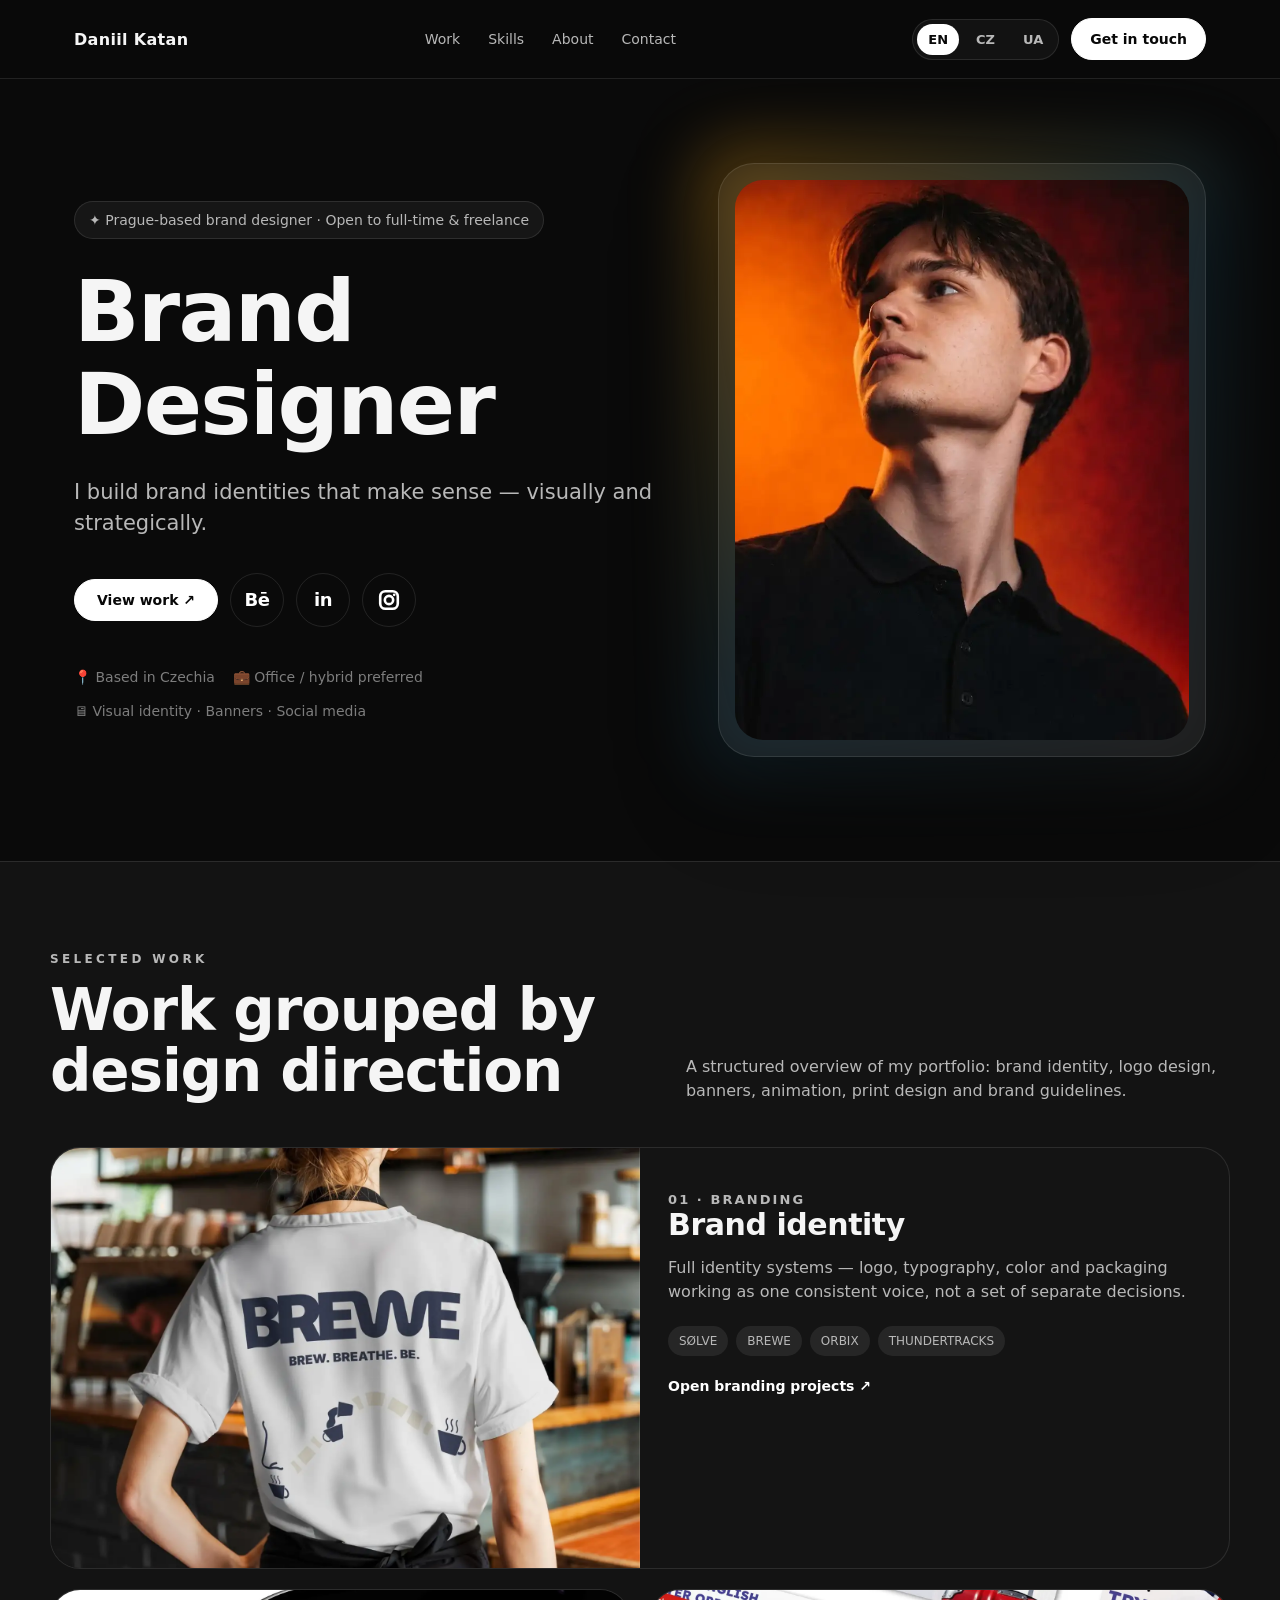
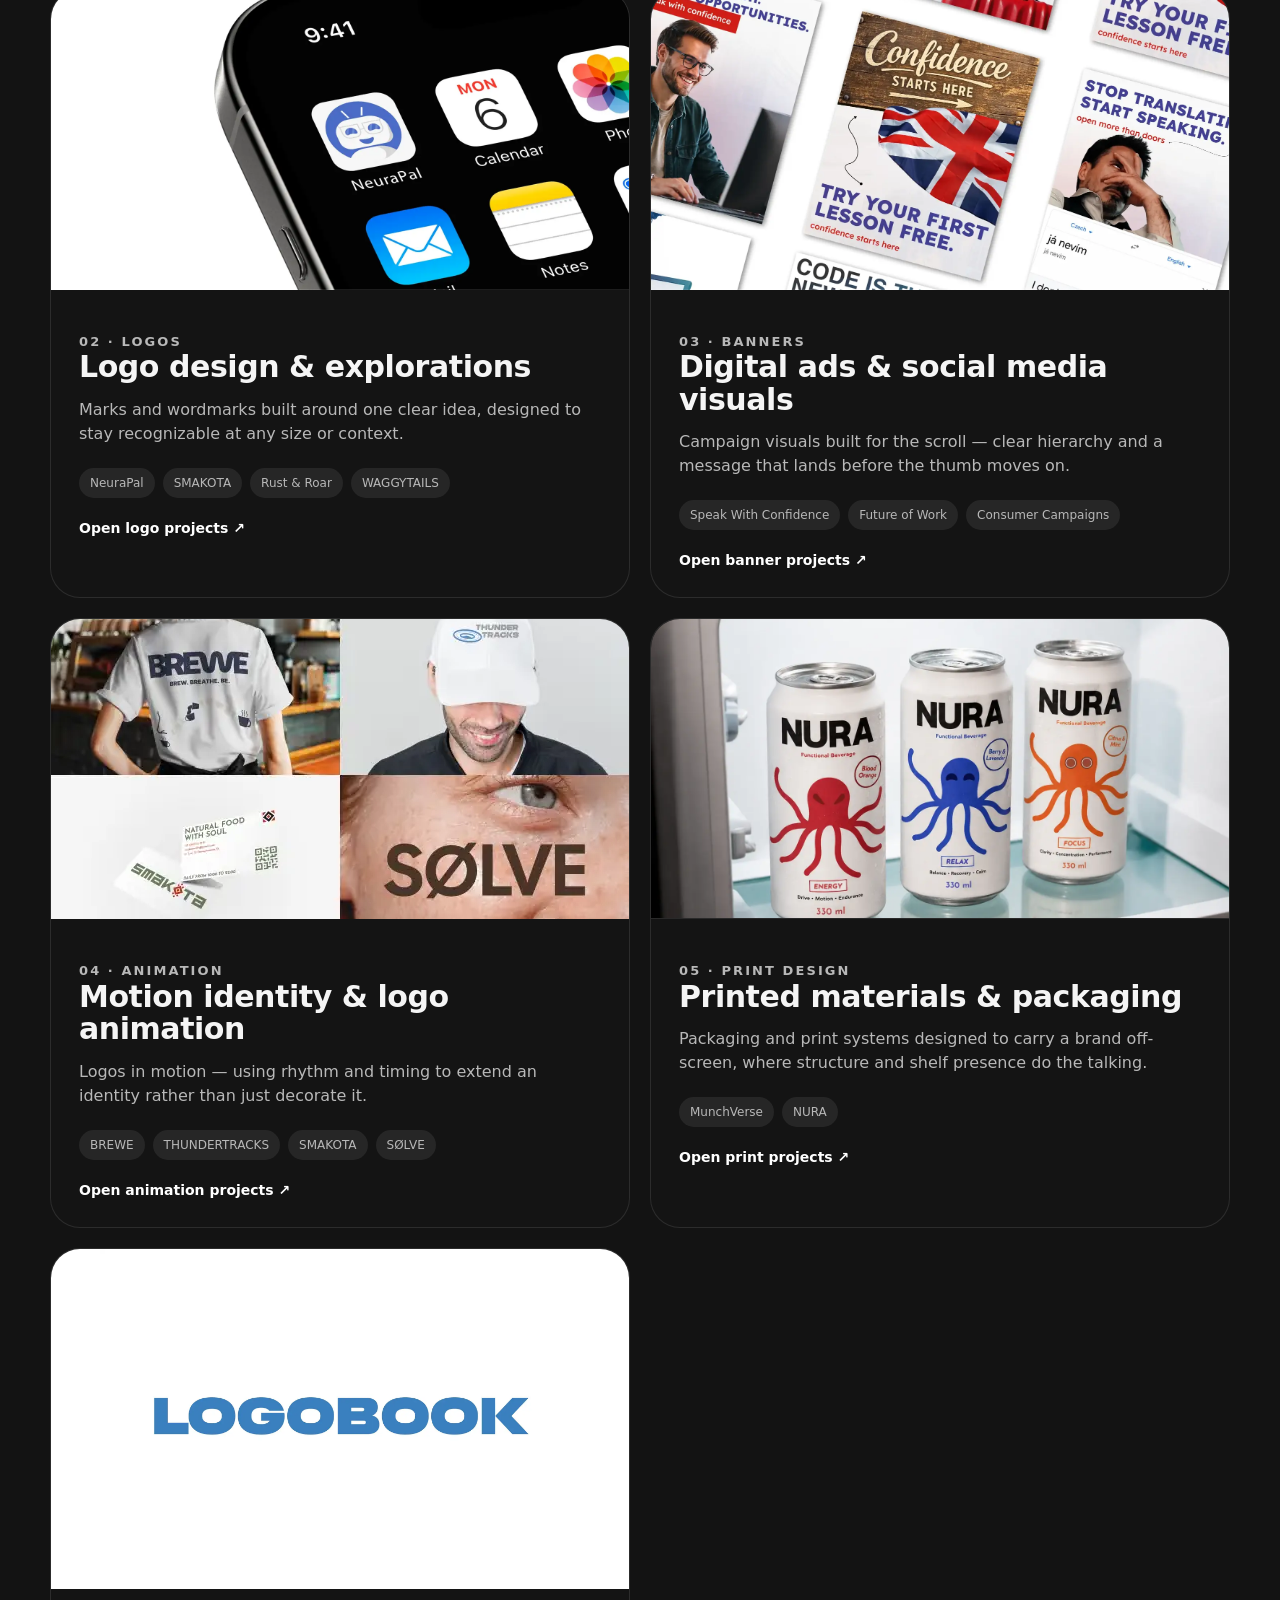
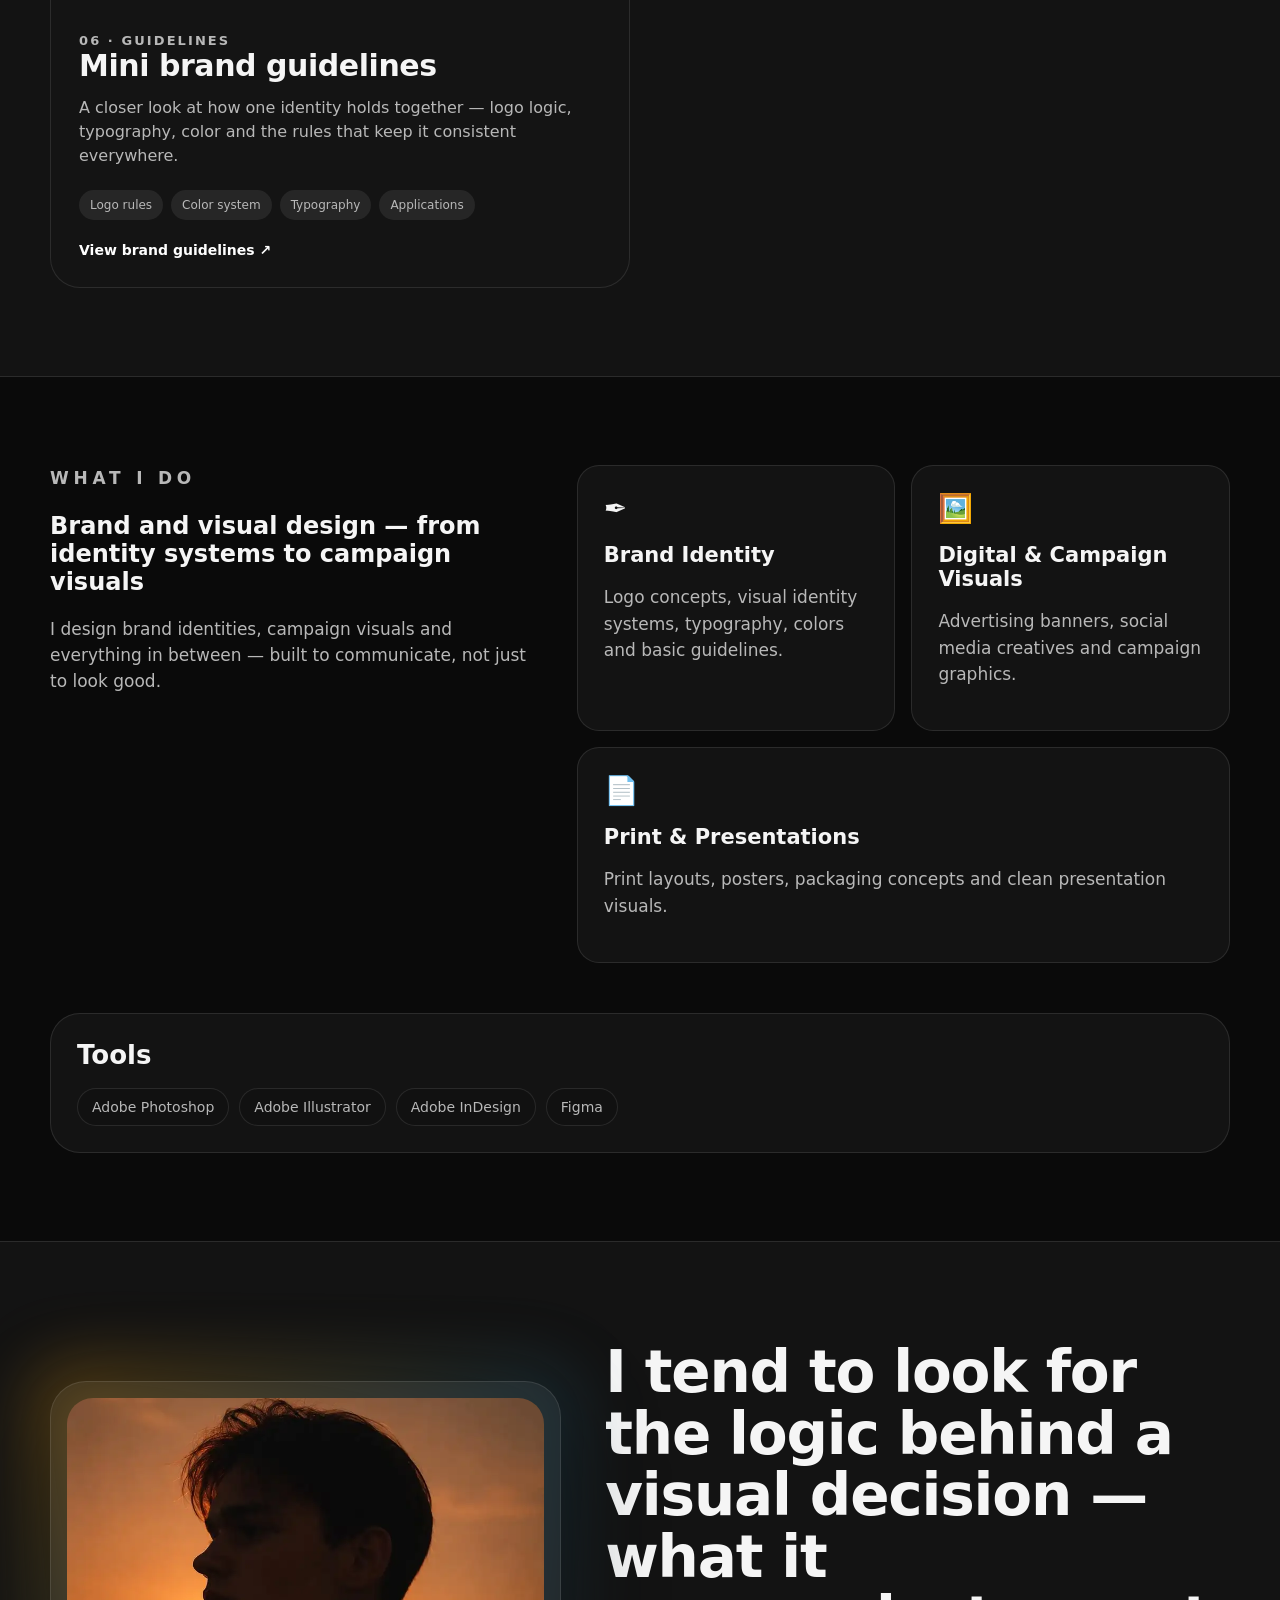
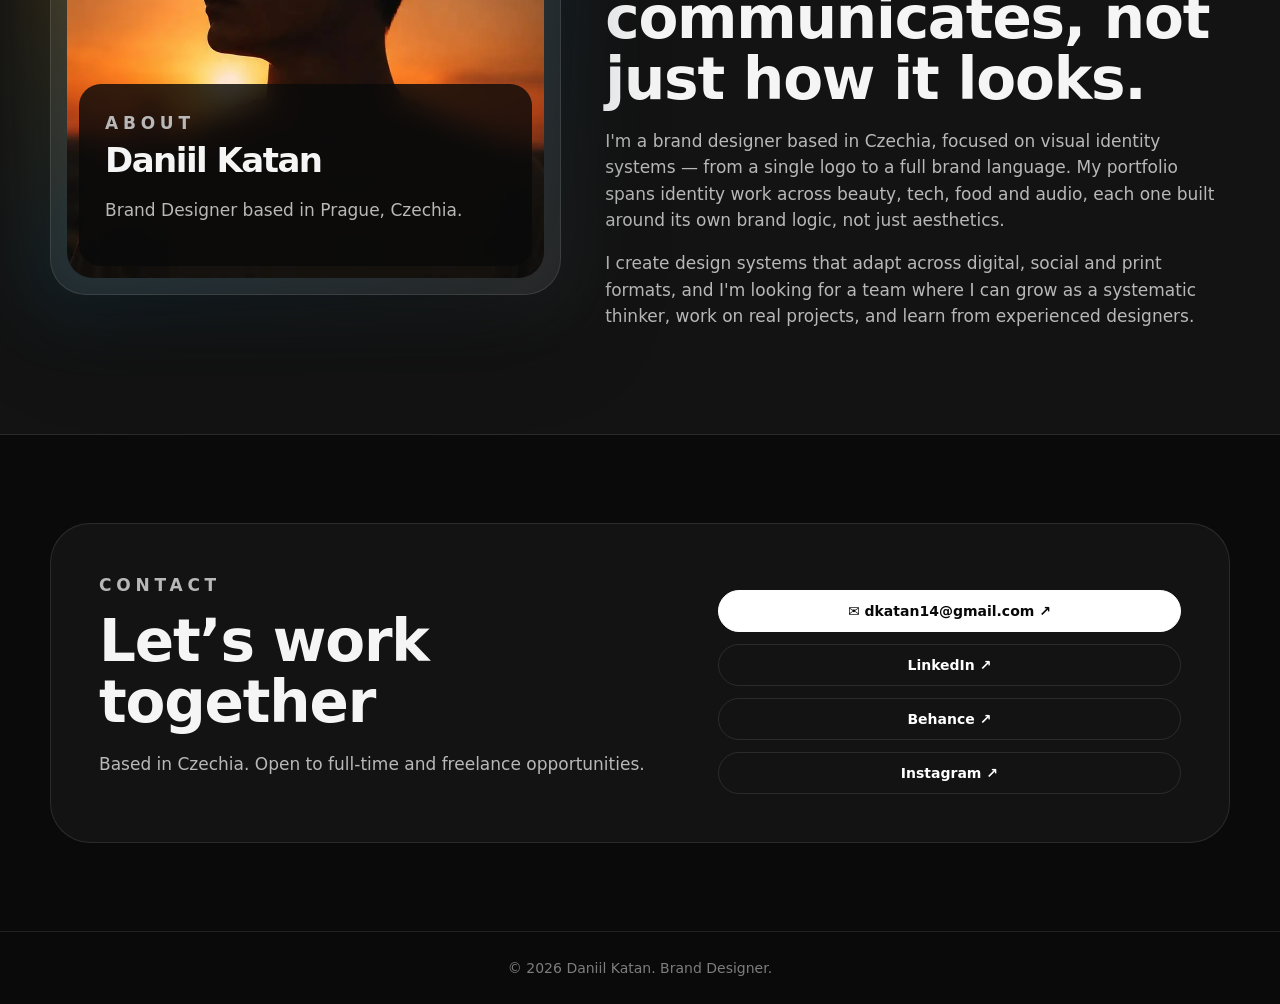
==== commit e2006d04: "Add files via upload" ====
--- a/index.html
+++ b/index.html
@@ -1,135 +1,2072 @@
 <!DOCTYPE html>
-
 <html lang="en">
 <head>
-<meta charset="utf-8"/>
-<meta content="width=device-width, initial-scale=1.0" name="viewport"/>
-<title>ThunderTracks — Mini Brand Guidelines</title>
-  <link rel="stylesheet" href="thundertracks-guidelines.css" />
+  <meta charset="UTF-8" />
+  <meta name="viewport" content="width=device-width, initial-scale=1.0" />
+  <title>Daniil Katan — Portfolio</title>
+  <meta name="description" content="Portfolio website for Daniil Katan, Brand Designer based in Prague, Czechia." />
+  <link rel="stylesheet" href="styles.css?v=20260710-rounded-2-6">
+
+
+
+
+
+
+
+
+
+
+
+
+
+
+
+
+
+
+
+
+
+
+
+
+
+
+
+
+
+
+
 </head>
 <body>
-<header class="topbar">
-<div class="topbar-inner">
-<a class="back" href="./index.html#work" data-i18n="back">← Back to portfolio</a>
-<div class="nav-right">
-<div class="lang-switch" aria-label="Language switcher">
-<button class="lang-btn active" data-lang="en" type="button">EN</button>
-<button class="lang-btn" data-lang="cs" type="button">CZ</button>
-<button class="lang-btn" data-lang="uk" type="button">UA</button>
+  <div id="home-page" class="site-page active">
+    <header class="nav">
+      <div class="nav-inner">
+        <a href="#top" class="brand">Daniil Katan</a>
+        <div class="nav-links">
+          <a href="#work"><span data-i18n="nav.work">Work</span></a>
+          <a href="#skills"><span data-i18n="nav.skills">Skills</span></a>
+          <a href="#about"><span data-i18n="nav.about">About</span></a>
+          <a href="#contact"><span data-i18n="nav.contactShort">Contact</span></a>
+        </div>
+        <div class="nav-right">
+          <div class="lang-switch" aria-label="Language switcher">
+            <button class="lang-btn active" data-lang="en" type="button">EN</button>
+            <button class="lang-btn" data-lang="cs" type="button">CZ</button>
+            <button class="lang-btn" data-lang="uk" type="button">UA</button>
+          </div>
+          <a class="button" href="mailto:dkatan14@gmail.com" data-i18n="nav.contact" id="contact-trigger">Get in touch</a>
+        </div>
+      </div>
+    </header>
+
+    <main id="top">
+      <div class="hero">
+        <div>
+          <div class="pill"><span data-i18n="hero.pill">✦ Prague-based brand designer · Open to full-time & freelance</span></div>
+          <h1 data-i18n="hero.title">Brand Designer</h1>
+          <p class="hero-text">
+            <span data-i18n="hero.text">I build brand identities that make sense — visually and strategically.</span>
+          </p>
+          <div class="actions hero-actions">
+            <a class="button primary-cta" href="#work"><span data-i18n="hero.cta">View work ↗</span></a>
+            <a class="button secondary icon-btn" href="https://www.behance.net/katan-daniil" target="_blank" rel="noreferrer" aria-label="Behance" title="Behance">Bē</a>
+            <a class="button secondary icon-btn" href="https://www.linkedin.com/in/katangraph/" target="_blank" rel="noreferrer" aria-label="LinkedIn" title="LinkedIn">in</a>
+            <a class="button secondary icon-btn" href="https://www.instagram.com/atmosfera2978/" target="_blank" rel="noreferrer" aria-label="Instagram" title="Instagram">
+              <svg class="social-icon instagram-svg" viewBox="0 0 24 24" aria-hidden="true">
+                <rect x="3.2" y="3.2" width="17.6" height="17.6" rx="5.2" ry="5.2" fill="none" stroke="currentColor" stroke-width="2.6"/>
+                <circle cx="12" cy="12" r="4.15" fill="none" stroke="currentColor" stroke-width="2.6"/>
+                <circle cx="17.2" cy="6.8" r="1.35" fill="currentColor"/>
+              </svg>
+            </a>
+          </div>
+          <div class="meta">
+            <span><span data-i18n="meta.location">📍 Based in Czechia</span></span>
+            <span><span data-i18n="meta.worktype">💼 Office / hybrid preferred</span></span>
+            <span><span data-i18n="meta.focus">🖥 Visual identity · Banners · Social media</span></span>
+          </div>
+        </div>
+
+        <div class="hero-card-wrap">
+          <div class="hero-glow"></div>
+          <div class="hero-card">
+            <div class="hero-visual">
+              <div class="visual-label">
+                <p class="eyebrow">Portfolio</p>
+                <h2><span data-i18n="hero.card">Brand systems for digital communication</span></h2>
+              </div>
+            </div>
+          </div>
+        </div>
+      </div>
+
+      <section id="work" class="section-alt">
+        <div class="container">
+          <div class="section-head">
+            <div>
+              <p class="eyebrow"><span data-i18n="work.eyebrow">Selected work</span></p>
+              <h2><span data-i18n="work.title">Work grouped by design direction</span></h2>
+            </div>
+            <p>
+              <span data-i18n="work.desc">A structured overview of my portfolio: brand identity, logo design, banners, animation, print design and brand guidelines.</span>
+            </p>
+          </div>
+
+          <div class="work-categories">
+            <div class="category-card category-large">
+              <a class="category-visual branding-visual category-card-link" href="#branding" aria-label="Open branding projects"></a>
+              <div class="category-content">
+                <p class="category-label"><span data-i18n="work.branding.label">01 · Branding</span></p>
+                <a class="category-title-link" href="#branding"><h3 data-i18n="work.branding.title">Brand identity</h3></a>
+                <p>
+                  <span data-i18n="work.branding.desc">Full identity systems — logo, typography, color and packaging working as one consistent voice, not a set of separate decisions.</span>
+                </p>
+                <div class="project-list">
+                  <span>SØLVE</span>
+                  <span>BREWE</span>
+                  <span>ORBIX</span>
+                  <span>THUNDERTRACKS</span>
+                </div>
+                <a class="case-link" href="#branding"><span data-i18n="work.branding.cta">Open branding projects ↗</span></a>
+              </div>
+            </div>
+
+            <div class="category-card">
+              <a class="category-visual logo-visual category-card-link" href="#logos" aria-label="Open logo projects"></a>
+              <div class="category-content">
+                <p class="category-label"><span data-i18n="work.logos.label">02 · Logos</span></p>
+                <a class="category-title-link" href="#logos"><h3><span data-i18n="work.logos.title">Logo design & explorations</span></h3></a>
+                <p><span data-i18n="work.logos.desc">Marks and wordmarks built around one clear idea, designed to stay recognizable at any size or context.</span></p>
+                <div class="project-list"><span>NeuraPal</span><span>SMAKOTA</span><span>Rust & Roar</span><span>WAGGYTAILS</span></div>
+                <a class="case-link" href="#logos"><span data-i18n="work.logos.cta">Open logo projects ↗</span></a>
+              </div>
+            </div>
+
+            <div class="category-card">
+              <div class="category-visual banners-visual" style="background-image:url('assets/asset_003_ea91e6477e.webp');background-size:cover;background-position:center 32%;background-repeat:no-repeat;"></div>
+              <div class="category-content">
+                <p class="category-label"><span data-i18n="work.banners.label">03 · Banners</span></p>
+                <a class="category-title-link" href="#banners"><h3><span data-i18n="work.banners.title">Digital ads & social media visuals</span></h3></a>
+                <p><span data-i18n="work.banners.desc">Campaign visuals built for the scroll — clear hierarchy and a message that lands before the thumb moves on.</span></p>
+                <div class="project-list"><span>Speak With Confidence</span><span>Future of Work</span><span>Consumer Campaigns</span></div>
+                <a class="case-link" href="#banners"><span data-i18n="work.banners.cta">Open banner projects ↗</span></a>
+              </div>
+            </div>
+
+            
+<div class="category-card">
+  <a class="category-card-link animation-card-link" href="#animation" aria-label="Open animation projects">
+    <div class="work-visual animation-visual thunder-preview-card">
+  <img src="animation_assets/thundertracks-preview.webp" alt="ThunderTracks logo preview">
 </div>
-<a class="button" href="https://www.behance.net/katan-daniil" target="_blank" rel="noreferrer">Behance ↗</a>
+    <div class="category-content">
+      <p class="category-label"><span data-i18n="work.animation.label">04 · Animation</span></p>
+      <h3><span data-i18n="work.animation.title">Motion identity &amp; logo animation</span></h3>
+      <p><span data-i18n="work.animation.desc">Logos in motion — using rhythm and timing to extend an identity rather than just decorate it.</span></p>
+      <div class="project-list">
+        <span>BREWE</span>
+        <span>THUNDERTRACKS</span>
+        <span>SMAKOTA</span>
+        <span>SØLVE</span>
+      </div>
+      <span class="case-link"><span data-i18n="work.animation.cta">Open animation projects ↗</span></span>
+    </div>
+  </a>
 </div>
-</div>
-</header>
-<main>
-<section class="hero">
-<p class="eyebrow" data-i18n="eyebrow">06 · Guidelines</p>
-<h1 data-i18n-html="title">ThunderTracks<br/>Mini Brand Guidelines</h1>
-<p class="desc" data-i18n-html="desc"><strong>ThunderTracks is a brand built around one simple idea: sound as movement.</strong><br/><br/>
-The visual identity combines the symbolism of an audio speaker and a road track to express power, speed, and freedom.<br/><br/>
-This mini brand guideline defines the core elements of the identity — logo system, typography, colors, usage rules, and applications across print, digital media, and merchandise — ensuring a consistent visual language across every touchpoint.</p>
-</section>
-<section aria-label="ThunderTracks guidelines pages" class="gallery">
-<img alt="ThunderTracks brand guidelines page 1" loading="lazy" src="guidelines_assets/thundertracks-guidelines-01.webp"/>
-<img alt="ThunderTracks brand guidelines page 2" loading="lazy" src="guidelines_assets/thundertracks-guidelines-02.webp"/>
-<img alt="ThunderTracks brand guidelines page 3" loading="lazy" src="guidelines_assets/thundertracks-guidelines-03.webp"/>
-<img alt="ThunderTracks brand guidelines page 4" loading="lazy" src="guidelines_assets/thundertracks-guidelines-04.webp"/>
-<img alt="ThunderTracks brand guidelines page 5" loading="lazy" src="guidelines_assets/thundertracks-guidelines-05.webp"/>
-<img alt="ThunderTracks brand guidelines page 6" loading="lazy" src="guidelines_assets/thundertracks-guidelines-06.webp"/>
-<img alt="ThunderTracks brand guidelines page 7" loading="lazy" src="guidelines_assets/thundertracks-guidelines-07.webp"/>
-<img alt="ThunderTracks brand guidelines page 8" loading="lazy" src="guidelines_assets/thundertracks-guidelines-08.webp"/>
-<img alt="ThunderTracks brand guidelines page 9" loading="lazy" src="guidelines_assets/thundertracks-guidelines-09.webp"/>
-<img alt="ThunderTracks brand guidelines page 10" loading="lazy" src="guidelines_assets/thundertracks-guidelines-10.webp"/>
-<img alt="ThunderTracks brand guidelines page 11" loading="lazy" src="guidelines_assets/thundertracks-guidelines-11.webp"/>
-<img alt="ThunderTracks brand guidelines page 12" loading="lazy" src="guidelines_assets/thundertracks-guidelines-12.webp"/>
-<img alt="ThunderTracks brand guidelines page 13" loading="lazy" src="guidelines_assets/thundertracks-guidelines-13.webp"/>
-<img alt="ThunderTracks brand guidelines page 14" loading="lazy" src="guidelines_assets/thundertracks-guidelines-14.webp"/>
-<img alt="ThunderTracks brand guidelines page 15" loading="lazy" src="guidelines_assets/thundertracks-guidelines-15.webp"/>
-<img alt="ThunderTracks brand guidelines page 16" loading="lazy" src="guidelines_assets/thundertracks-guidelines-16.webp"/>
-<img alt="ThunderTracks brand guidelines page 17" loading="lazy" src="guidelines_assets/thundertracks-guidelines-17.webp"/>
-<img alt="ThunderTracks brand guidelines page 18" loading="lazy" src="guidelines_assets/thundertracks-guidelines-18.webp"/>
-<img alt="ThunderTracks brand guidelines page 19" loading="lazy" src="guidelines_assets/thundertracks-guidelines-19.webp"/>
-<img alt="ThunderTracks brand guidelines page 20" loading="lazy" src="guidelines_assets/thundertracks-guidelines-20.webp"/>
-<img alt="ThunderTracks brand guidelines page 21" loading="lazy" src="guidelines_assets/thundertracks-guidelines-21.webp"/>
-</section>
-</main>
-
-<script>
-  var translations = {
-    en: {
-      back: "← Back to portfolio",
-      eyebrow: "06 · Guidelines",
-      title: "ThunderTracks<br>Mini Brand Guidelines",
-      desc: "<strong>ThunderTracks is a brand built around one simple idea: sound as movement.</strong><br><br>The visual identity combines the symbolism of an audio speaker and a road track to express power, speed, and freedom.<br><br>This mini brand guideline defines the core elements of the identity — logo system, typography, colors, usage rules, and applications across print, digital media, and merchandise — ensuring a consistent visual language across every touchpoint."
-    },
-    cs: {
-      back: "← Zpět na portfolio",
-      eyebrow: "06 · Guidelines",
-      title: "ThunderTracks<br>Mini Brand Guidelines",
-      desc: "<strong>ThunderTracks je značka postavená na jedné jednoduché myšlence: zvuk jako pohyb.</strong><br><br>Vizuální identita spojuje symboliku audio reproduktoru a jízdního pruhu silnice, aby vyjádřila sílu, rychlost a svobodu.<br><br>Tento mini brand guideline definuje základní prvky identity — logo systém, typografii, barvy, pravidla použití a aplikace napříč tiskem, digitálními médii a merchandisem — a zajišťuje jednotný vizuální jazyk na všech kontaktních bodech."
-    },
-    uk: {
-      back: "← Назад до портфоліо",
-      eyebrow: "06 · Гайдлайни",
-      title: "ThunderTracks<br>Міні брендбук",
-      desc: "<strong>ThunderTracks — бренд, побудований на одній простій ідеї: звук як рух.</strong><br><br>Візуальна айдентика поєднує символіку аудіодинаміка та дорожньої смуги, щоб виразити силу, швидкість і свободу.<br><br>Цей міні-брендбук визначає основні елементи айдентики — систему логотипу, типографіку, кольори, правила використання та застосування в друку, цифрових медіа і мерчі — забезпечуючи єдину візуальну мову в кожній точці контакту."
+
+            <a class="category-card category-link-card print-category-card" href="#print" aria-label="Open print projects">
+              <div class="category-visual print-visual print-preview-final">
+                <img src="print_assets/nura-card-preview.webp" alt="NURA functional beverage cans preview">
+              </div>
+              <div class="category-content">
+                <p class="category-label"><span data-i18n="work.print.label">05 · Print design</span></p>
+                <h3><span data-i18n="work.print.title">Printed materials &amp; packaging</span></h3>
+                <p><span data-i18n="work.print.desc">Packaging and print systems designed to carry a brand off-screen, where structure and shelf presence do the talking.</span></p>
+                <div class="project-list"><span>MunchVerse</span><span>NURA</span></div>
+                <span class="case-link"><span data-i18n="work.print.cta">Open print projects ↗</span></span>
+              </div>
+            </a>
+
+<a class="category-card category-link-card category-guidelines" href="thundertracks-guidelines/" aria-label="Open ThunderTracks brand guidelines">
+              <div class="category-visual guidelines-visual guidelines-preview-clean"></div>
+              <div class="category-content">
+                <p class="category-label"><span data-i18n="work.guidelines.label">06 · Guidelines</span></p>
+                <h3><span data-i18n="work.guidelines.title">Mini brand guidelines</span></h3>
+                <p><span data-i18n="work.guidelines.desc">A closer look at how one identity holds together — logo logic, typography, color and the rules that keep it consistent everywhere.</span></p>
+                <div class="project-list"><span>Logo rules</span><span>Color system</span><span>Typography</span><span>Applications</span></div>
+                <span class="case-link"><span data-i18n="work.guidelines.cta">View brand guidelines ↗</span></span>
+              </div>
+            </a>
+          </div>
+        </div>
+      </section>
+
+      <section id="skills">
+        <div class="container">
+          <div class="skills-layout">
+            <div class="skills-intro">
+              <p class="eyebrow"><span data-i18n="skills.eyebrow">What I do</span></p>
+              <h2><span data-i18n="skills.title">Brand and visual design — from identity systems to campaign visuals</span></h2>
+              <p><span data-i18n="skills.desc">I design brand identities, campaign visuals and everything in between — built to communicate, not just to look good.</span></p>
+            </div>
+
+            <div class="service-grid">
+              <div class="service"><div class="service-icon">✒️</div><h3><span data-i18n="service.brand.title">Brand Identity</span></h3><p><span data-i18n="service.brand.desc">Logo concepts, visual identity systems, typography, colors and basic guidelines.</span></p></div>
+              <div class="service"><div class="service-icon">🖼️</div><h3><span data-i18n="service.banners.title">Digital & Campaign Visuals</span></h3><p><span data-i18n="service.banners.desc">Advertising banners, social media creatives and campaign graphics.</span></p></div>
+              <div class="service service-wide"><div class="service-icon">📄</div><h3><span data-i18n="service.print.title">Print & Presentations</span></h3><p><span data-i18n="service.print.desc">Print layouts, posters, packaging concepts and clean presentation visuals.</span></p></div>
+            </div>
+          </div>
+
+          <div class="tools-box">
+            <h3 data-i18n="tools.title">Tools</h3>
+            <div class="tools">
+              <span class="tool">Adobe Photoshop</span>
+              <span class="tool">Adobe Illustrator</span>
+              <span class="tool">Adobe InDesign</span>
+              <span class="tool">Figma</span>
+            </div>
+          </div>
+        </div>
+      </section>
+
+      <section id="about" class="section-alt">
+        <div class="container about">
+          <div class="about-wrap">
+            <div class="about-glow"></div>
+            <div class="about-card">
+              <img class="about-photo" src="assets/asset_009_d5d4e0015e.webp" alt="Daniil Katan, brand designer">
+              <div class="about-overlay">
+                <p class="eyebrow">About</p>
+                <h3>Daniil Katan</h3>
+                <p><span data-i18n="about.short">Brand Designer based in Prague, Czechia.</span></p>
+              </div>
+            </div>
+          </div>
+          <div class="about-copy">
+            <h2><span data-i18n="about.title">I tend to look for the logic behind a visual decision — what it communicates, not just how it looks.</span></h2>
+            <p><span data-i18n="about.p1">I'm a brand designer based in Czechia, focused on visual identity systems — from a single logo to a full brand language. My portfolio spans identity work across beauty, tech, food and audio, each one built around its own brand logic, not just aesthetics.</span></p>
+            <p><span data-i18n="about.p2">I create design systems that adapt across digital, social and print formats, and I'm looking for a team where I can grow as a systematic thinker, work on real projects, and learn from experienced designers.</span></p>
+          </div>
+        </div>
+      </section>
+
+      <section id="contact" class="contact">
+        <div class="container">
+          <div class="contact-box">
+            <div class="contact-grid">
+              <div>
+                <p class="eyebrow">Contact</p>
+                <h2><span data-i18n="contact.title">Let’s work together</span></h2>
+                <p><span data-i18n="contact.desc">Based in Czechia. Open to full-time and freelance opportunities.</span></p>
+              </div>
+              <div class="contact-actions">
+                <a class="button" href="mailto:dkatan14@gmail.com">✉️ dkatan14@gmail.com ↗</a>
+                <a class="button secondary" href="https://www.linkedin.com/in/katangraph/" target="_blank" rel="noreferrer">LinkedIn ↗</a>
+                <a class="button secondary" href="https://www.behance.net/katan-daniil" target="_blank" rel="noreferrer">Behance ↗</a>
+                <a class="button secondary" href="https://www.instagram.com/atmosfera2978?utm_source=qr&amp;igsh=MTM3aHhqcmp3ZzhhbQ==" target="_blank" rel="noreferrer">Instagram ↗</a>
+              </div>
+            </div>
+          </div>
+        </div>
+      </section>
+    </main>
+
+    <footer><span data-i18n="footer">© 2026 Daniil Katan. Brand Designer.</span></footer>
+  </div>
+
+  <div id="branding-page" class="site-page branding-page">
+    <header class="nav">
+      <div class="nav-inner">
+        <a href="#work" class="back-link"><span data-i18n="back">← Back to portfolio</span></a>
+        <div class="nav-right">
+          <div class="lang-switch" aria-label="Language switcher">
+            <button class="lang-btn active" data-lang="en" type="button">EN</button>
+            <button class="lang-btn" data-lang="cs" type="button">CZ</button>
+            <button class="lang-btn" data-lang="uk" type="button">UA</button>
+          </div>
+          <a class="button secondary" href="https://www.behance.net/katan-daniil" target="_blank" rel="noreferrer">Behance ↗</a>
+        </div>
+      </div>
+    </header>
+
+    <main>
+      <section class="branding-hero">
+        <p class="eyebrow" data-i18n="branding.eyebrow">Branding</p>
+        <h1 data-i18n="branding.title">Brand identity projects</h1>
+        <p><span data-i18n="branding.desc">A selected set of identity projects focused on logo systems, visual language, typography, color, packaging and brand applications.</span></p>
+      </section>
+
+      <section class="branding-projects">
+        <article class="brand-project">
+          <div class="brand-preview"><img src="assets/asset_010_ad7b8f6004.webp" alt="SØLVE skincare branding preview"></div>
+          <div class="brand-content">
+            <h2><span data-i18n="project.solve.title">SØLVE — Skincare Branding & Packaging Design</span></h2>
+            <p><span data-i18n="project.solve.p1">SØLVE is a premium skincare brand built on clarity, simplicity and conscious care. The brand focuses on essential formulas and a minimal approach to both product and design.</span></p>
+            <p><span data-i18n="project.solve.p2">Inspired by Scandinavian aesthetics, SØLVE avoids visual noise and unnecessary complexity. Its identity uses a muted skin-tone palette, soft typography and spacious compositions to create a calm, refined skincare experience.</span></p>
+            <div class="brand-manifesto"><span data-i18n="project.solve.manifesto">Care, simplified.</span></div>
+            <div class="tags"><span class="tag">Brand identity</span><span class="tag">Packaging</span><span class="tag">Skincare</span><span class="tag">Minimal design</span></div>
+            <div class="brand-actions"><a class="button" href="https://www.behance.net/gallery/246165703/SOELVE-Skincare-Branding-Packaging-Design" target="_blank" rel="noreferrer"><span data-i18n="project.view">View case on Behance ↗</span></a></div>
+          </div>
+        </article>
+
+        <article class="brand-project">
+          <div class="brand-preview"><img src="assets/asset_011_56d2897add.webp" alt="BREWE cafe brand identity preview"></div>
+          <div class="brand-content">
+            <h2><span data-i18n="project.brewe.title">BREWE — Cafe Brand Identity</span></h2>
+            <p><span data-i18n="project.brewe.p1">BREWE is a modern urban coffee shop built around a mindful approach to coffee and time. It rejects the rush and noise of the city, treating coffee not as a quick drink on the go, but as a calm daily ritual.</span></p>
+            <p><span data-i18n="project.brewe.p2">The brand's central idea is the journey: coffee's path from origin to brewing, and a person's path from the external rhythm of the city to an inner state of calm.</span></p>
+            <p><span data-i18n="project.brewe.p3">This idea is expressed through a consistent system of icons, where every stage of coffee preparation becomes part of one visual story running through every touchpoint with the brand. The goal was to create a visual system that conveys the brand's atmosphere without saying a single word about coffee.</span></p>
+            <div class="brand-manifesto"><span data-i18n="project.brewe.manifesto">Slow down. Focus. Brew.</span></div>
+            <div class="tags"><span class="tag">Cafe branding</span><span class="tag">Logo</span><span class="tag">Typography</span><span class="tag">Applications</span></div>
+            <div class="brand-actions"><a class="button" href="https://www.behance.net/gallery/242042405/BREWE-CAFE-BRAND-IDENTITY" target="_blank" rel="noreferrer"><span data-i18n="project.view">View case on Behance ↗</span></a></div>
+          </div>
+        </article>
+
+        <article class="brand-project">
+          <div class="brand-preview"><img src="assets/asset_012_b67b079d02.webp" alt="ORBIX AI brand identity preview"></div>
+          <div class="brand-content">
+            <h2><span data-i18n="project.orbix.title">ORBIX — AI Brand Identity</span></h2>
+            <p><span data-i18n="project.orbix.p1">ORBIX is a brand identity concept for an AI startup building tools for business process automation and computer vision. The main challenge was to make artificial intelligence feel not intimidating, but clear and approachable.</span></p>
+            <p><span data-i18n="project.orbix.p2">The logo combines two symbols: a loading indicator that reflects constant movement and growth, and a star at its center, standing for intelligence and the key point of the whole system. Together they form the image of a system in constant motion, rather than a static mark.</span></p>
+            <p><span data-i18n="project.orbix.p3">A gradient palette blending blue, pink and purple was chosen deliberately, instead of the dark neon aesthetic typical of tech brands. The goal was to convey innovation without excessive aggression — a brand that feels modern and trustworthy at the same time.</span></p>
+            <div class="brand-manifesto"><span data-i18n="project.orbix.manifesto">Intelligence in motion.</span></div>
+            <div class="tags"><span class="tag">AI</span><span class="tag">Brand system</span><span class="tag">Digital identity</span><span class="tag">Technology</span></div>
+            <div class="brand-actions"><a class="button" href="https://www.behance.net/gallery/238523535/ORBIX-AI-BRAND-IDENTITY-INTELLIGENCE-IN-MOTION" target="_blank" rel="noreferrer"><span data-i18n="project.view">View case on Behance ↗</span></a></div>
+          </div>
+        </article>
+
+        <article class="brand-project">
+          <div class="brand-preview"><img src="assets/asset_013_d6619394fd.webp" alt="THUNDERTRACKS subwoofer brand identity preview"></div>
+          <div class="brand-content">
+            <h2><span data-i18n="project.thunder.title">THUNDERTRACKS — Brand Identity for Subwoofers</span></h2>
+            <p><span data-i18n="project.thunder.p1">THUNDERTRACKS is a brand identity for a car audio brand producing subwoofers, speakers and amplifiers made for the road.</span></p>
+            <p><span data-i18n="project.thunder.p2">The logo combines two symbols in one mark: a speaker diffuser shown in perspective and a road lane. A subtle tilt creates a sense of forward motion — as if the sound is moving toward you, rather than staying static.</span></p>
+            <p><span data-i18n="project.thunder.p3">The combination of blue and grey makes the identity feel technological, precise and engineered. This is a brand that speaks not about noise, but about thoughtful engineering.</span></p>
+            <div class="brand-manifesto"><span data-i18n="project.thunder.manifesto">This is your sound. At full volume.</span></div>
+            <div class="tags"><span class="tag">Brand identity</span><span class="tag">Product branding</span><span class="tag">Music</span><span class="tag">Digital visuals</span></div>
+            <div class="brand-actions"><a class="button" href="https://www.behance.net/gallery/229830381/BRAND-IDENTITY-SUBWOOFERS-THUNDERTRACKS" target="_blank" rel="noreferrer"><span data-i18n="project.view">View case on Behance ↗</span></a></div>
+          </div>
+        </article>
+      </section>
+    </main>
+
+    <footer><span data-i18n="footer">© 2026 Daniil Katan. Brand Designer.</span></footer>
+  </div>
+
+
+  <div id="banners-page" class="site-page branding-page banner-page">
+    <header class="nav">
+      <div class="nav-inner">
+        <a href="#work" class="back-link"><span data-i18n="back">← Back to portfolio</span></a>
+        <div class="nav-right">
+          <div class="lang-switch" aria-label="Language switcher">
+            <button class="lang-btn active" data-lang="en" type="button">EN</button>
+            <button class="lang-btn" data-lang="cs" type="button">CZ</button>
+            <button class="lang-btn" data-lang="uk" type="button">UA</button>
+          </div>
+          <a class="button secondary" href="https://www.behance.net/katan-daniil" target="_blank" rel="noreferrer">Behance ↗</a>
+        </div>
+      </div>
+    </header>
+
+    <main>
+      <section class="branding-hero">
+        <p class="eyebrow" data-i18n="banners.eyebrow">Banners</p>
+        <h1 data-i18n="banners.title">Digital ads & social media visuals</h1>
+        <p><span data-i18n="banners.desc">A selected set of social media banners, advertising concepts and educational visuals focused on clear messaging, strong hierarchy and mobile-first communication.</span></p>
+      </section>
+
+      <section class="branding-projects">
+        <article class="brand-project">
+          <div class="brand-preview logo-slider-preview">
+            <div class="logo-carousel" data-logo-carousel="confidence">
+              <div class="logo-carousel-stage">
+                <button class="logo-carousel-arrow prev" type="button" onclick="changeLogoCarouselSlide('confidence', -1)" aria-label="Previous slide">‹</button>
+                <button class="open-slide-btn" type="button" onclick="openActiveLogoSlide('confidence')" aria-label="Open image full size" title="Open full size">
+                  <svg viewBox="0 0 24 24" aria-hidden="true" fill="none" stroke="currentColor" stroke-width="2.4" stroke-linecap="round" stroke-linejoin="round">
+                    <path d="M8 3H3v5"></path><path d="M3 3l7 7"></path><path d="M16 3h5v5"></path><path d="M21 3l-7 7"></path>
+                    <path d="M3 16v5h5"></path><path d="M3 21l7-7"></path><path d="M21 16v5h-5"></path><path d="M21 21l-7-7"></path>
+                  </svg>
+                </button>
+                <img class="logo-carousel-slide active" src="assets/asset_014_15018c37c2.webp" alt="Speak With Confidence — English Learning Campaign slide 1">
+                <img class="logo-carousel-slide" src="assets/asset_015_074336cf3d.webp" alt="Speak With Confidence — English Learning Campaign slide 2">
+                <img class="logo-carousel-slide" src="assets/asset_016_a167e66599.webp" alt="Speak With Confidence — English Learning Campaign slide 3">
+                <img class="logo-carousel-slide" src="assets/asset_017_cc0df85a3f.webp" alt="Speak With Confidence — English Learning Campaign slide 4">
+                <img class="logo-carousel-slide" src="assets/asset_018_ad39e0c933.webp" alt="Speak With Confidence — English Learning Campaign slide 5">
+                <button class="logo-carousel-arrow next" type="button" onclick="changeLogoCarouselSlide('confidence', 1)" aria-label="Next slide">›</button>
+                <div class="logo-carousel-dots">
+                  <button class="logo-carousel-dot active" type="button" onclick="goLogoCarouselSlide('confidence', 0)" aria-label="Go to Speak With Confidence — English Learning Campaign slide 1"></button>
+                  <button class="logo-carousel-dot" type="button" onclick="goLogoCarouselSlide('confidence', 1)" aria-label="Go to Speak With Confidence — English Learning Campaign slide 2"></button>
+                  <button class="logo-carousel-dot" type="button" onclick="goLogoCarouselSlide('confidence', 2)" aria-label="Go to Speak With Confidence — English Learning Campaign slide 3"></button>
+                  <button class="logo-carousel-dot" type="button" onclick="goLogoCarouselSlide('confidence', 3)" aria-label="Go to Speak With Confidence — English Learning Campaign slide 4"></button>
+                  <button class="logo-carousel-dot" type="button" onclick="goLogoCarouselSlide('confidence', 4)" aria-label="Go to Speak With Confidence — English Learning Campaign slide 5"></button>
+                </div>
+              </div>
+            </div>
+          </div>
+          <div class="brand-content">
+            <div>
+              <p class="eyebrow"><span data-i18n="banner.confidence.category">Instagram Educational Campaign</span></p>
+              <h2><span data-i18n="banner.confidence.title">Speak With Confidence — English Learning Campaign</span></h2>
+              <p><span data-i18n="banner.confidence.p1">Speak With Confidence is a series of Instagram banners designed to promote spoken English through confidence-based messaging rather than traditional grammar-focused advertising.</span></p>
+              <p><span data-i18n="banner.confidence.p2">The campaign uses bold typography, emotional triggers and relatable everyday situations to show how language skills create opportunities in work, travel and daily communication.</span></p>
+              <p class="manifesto"><span data-i18n="banner.confidence.statement">CONFIDENCE STARTS WITH COMMUNICATION.</span></p>
+              <div class="project-list">
+              <span>English Learning</span>
+              <span>Instagram Campaign</span>
+              <span>Social Media Design</span>
+              <span>Educational Marketing</span>
+              </div>
+            </div>
+          </div>
+        </article>
+
+        <article class="brand-project">
+          <div class="brand-preview logo-slider-preview">
+            <div class="logo-carousel" data-logo-carousel="futurework">
+              <div class="logo-carousel-stage">
+                <button class="logo-carousel-arrow prev" type="button" onclick="changeLogoCarouselSlide('futurework', -1)" aria-label="Previous slide">‹</button>
+                <button class="open-slide-btn" type="button" onclick="openActiveLogoSlide('futurework')" aria-label="Open image full size" title="Open full size">
+                  <svg viewBox="0 0 24 24" aria-hidden="true" fill="none" stroke="currentColor" stroke-width="2.4" stroke-linecap="round" stroke-linejoin="round">
+                    <path d="M8 3H3v5"></path><path d="M3 3l7 7"></path><path d="M16 3h5v5"></path><path d="M21 3l-7 7"></path>
+                    <path d="M3 16v5h5"></path><path d="M3 21l7-7"></path><path d="M21 16v5h-5"></path><path d="M21 21l-7-7"></path>
+                  </svg>
+                </button>
+                <img class="logo-carousel-slide active" src="assets/asset_019_13f8b74376.webp" alt="Future of Work — Technology & AI Content Design slide 1">
+                <img class="logo-carousel-slide" src="assets/asset_020_c1675cce58.webp" alt="Future of Work — Technology & AI Content Design slide 2">
+                <img class="logo-carousel-slide" src="assets/asset_021_a1395f5f5e.webp" alt="Future of Work — Technology & AI Content Design slide 3">
+                <img class="logo-carousel-slide" src="assets/asset_003_ea91e6477e.webp" alt="Future of Work — Technology & AI Content Design slide 4">
+                <button class="logo-carousel-arrow next" type="button" onclick="changeLogoCarouselSlide('futurework', 1)" aria-label="Next slide">›</button>
+                <div class="logo-carousel-dots">
+                  <button class="logo-carousel-dot active" type="button" onclick="goLogoCarouselSlide('futurework', 0)" aria-label="Go to Future of Work — Technology & AI Content Design slide 1"></button>
+                  <button class="logo-carousel-dot" type="button" onclick="goLogoCarouselSlide('futurework', 1)" aria-label="Go to Future of Work — Technology & AI Content Design slide 2"></button>
+                  <button class="logo-carousel-dot" type="button" onclick="goLogoCarouselSlide('futurework', 2)" aria-label="Go to Future of Work — Technology & AI Content Design slide 3"></button>
+                  <button class="logo-carousel-dot" type="button" onclick="goLogoCarouselSlide('futurework', 3)" aria-label="Go to Future of Work — Technology & AI Content Design slide 4"></button>
+                </div>
+              </div>
+            </div>
+          </div>
+          <div class="brand-content">
+            <div>
+              <p class="eyebrow"><span data-i18n="banner.future.category">LinkedIn Thought Leadership Visuals</span></p>
+              <h2><span data-i18n="banner.future.title">Future of Work — Technology & AI Content Design</span></h2>
+              <p><span data-i18n="banner.future.p1">Future of Work is a series of LinkedIn banners built around one editorial principle: strong ideas deserve strong visuals to match them.</span></p>
+              <p><span data-i18n="banner.future.p2">Each banner pairs one provocative idea — about programming, interfaces, artificial intelligence or automation — with a visual metaphor that makes it tangible: a keyboard key as a symbol of digital literacy, a monitor hanging from a crane hook as an image of digital architecture. The composition is built around expressive typography as the main visual element, while photography serves as context rather than decoration.</span></p>
+              <p><span data-i18n="banner.future.p3">The goal was to turn complex technology topics into something worth talking about — not to explain, but to make people think.</span></p>
+              <p class="manifesto"><span data-i18n="banner.future.statement">THE FUTURE BELONGS TO THOSE WHO ADAPT.</span></p>
+              <div class="project-list">
+              <span>AI Content</span>
+              <span>LinkedIn Design</span>
+              <span>Educational Visuals</span>
+              <span>Technology</span>
+              </div>
+            </div>
+          </div>
+        </article>
+
+        <article class="brand-project">
+          <div class="brand-preview logo-slider-preview">
+            <div class="logo-carousel" data-logo-carousel="consumer">
+              <div class="logo-carousel-stage">
+                <button class="logo-carousel-arrow prev" type="button" onclick="changeLogoCarouselSlide('consumer', -1)" aria-label="Previous slide">‹</button>
+                <button class="open-slide-btn" type="button" onclick="openActiveLogoSlide('consumer')" aria-label="Open image full size" title="Open full size">
+                  <svg viewBox="0 0 24 24" aria-hidden="true" fill="none" stroke="currentColor" stroke-width="2.4" stroke-linecap="round" stroke-linejoin="round">
+                    <path d="M8 3H3v5"></path><path d="M3 3l7 7"></path><path d="M16 3h5v5"></path><path d="M21 3l-7 7"></path>
+                    <path d="M3 16v5h5"></path><path d="M3 21l7-7"></path><path d="M21 16v5h-5"></path><path d="M21 21l-7-7"></path>
+                  </svg>
+                </button>
+                <img class="logo-carousel-slide active" src="assets/asset_023_d7d1e19486.webp" alt="Consumer Campaigns — Social Media Advertising Collection slide 1">
+                <img class="logo-carousel-slide" src="assets/asset_024_19a79437f8.webp" alt="Consumer Campaigns — Social Media Advertising Collection slide 2">
+                <img class="logo-carousel-slide" src="assets/asset_025_d70e090ab6.webp" alt="Consumer Campaigns — Social Media Advertising Collection slide 3">
+                <img class="logo-carousel-slide" src="assets/asset_026_69316c3f45.webp" alt="Consumer Campaigns — Social Media Advertising Collection slide 4">
+                
+                <img class="logo-carousel-slide" src="assets/asset_027_81060f6013.webp" alt="Consumer Campaigns slide 5">
+                <button class="logo-carousel-arrow next" type="button" onclick="changeLogoCarouselSlide('consumer', 1)" aria-label="Next slide">›</button>
+                <div class="logo-carousel-dots">
+                  <button class="logo-carousel-dot active" type="button" onclick="goLogoCarouselSlide('consumer', 0)" aria-label="Go to Consumer Campaigns — Social Media Advertising Collection slide 1"></button>
+                  <button class="logo-carousel-dot" type="button" onclick="goLogoCarouselSlide('consumer', 1)" aria-label="Go to Consumer Campaigns — Social Media Advertising Collection slide 2"></button>
+                  <button class="logo-carousel-dot" type="button" onclick="goLogoCarouselSlide('consumer', 2)" aria-label="Go to Consumer Campaigns — Social Media Advertising Collection slide 3"></button>
+                  <button class="logo-carousel-dot" type="button" onclick="goLogoCarouselSlide('consumer', 3)" aria-label="Go to Consumer Campaigns — Social Media Advertising Collection slide 4"></button>
+                
+                  <button class="logo-carousel-dot" type="button" onclick="goLogoCarouselSlide('consumer', 4)" aria-label="Go to Consumer Campaigns slide 5"></button>
+                </div>
+              </div>
+            </div>
+          </div>
+          <div class="brand-content">
+            <div>
+              <p class="eyebrow"><span data-i18n="banner.consumer.category">Instagram Story Advertising</span></p>
+              <h2><span data-i18n="banner.consumer.title">Consumer Campaigns — Social Media Advertising Collection</span></h2>
+              <p><span data-i18n="banner.consumer.p1">Consumer Campaigns is a series of Instagram Story ads created for consumer brands across fitness, wellness, food delivery, travel and home services.</span></p>
+              <p><span data-i18n="banner.consumer.p2">Each banner is built around one key audience insight — a need, a doubt, or a desired outcome. The visual hierarchy flows top to bottom: the headline stops the eye, the body copy unfolds the idea, and the call to action completes the communication. Photography and typography are adapted to each category — energetic and expressive for fitness, soft and minimal for wellness, warm and friendly for food delivery.</span></p>
+              <p><span data-i18n="banner.consumer.p3">Every project followed the same constraint: stop the user within three seconds, land the main idea, and prompt them to act.</span></p>
+              <p class="manifesto"><span data-i18n="banner.consumer.statement">ATTENTION FIRST. ACTION SECOND.</span></p>
+              <div class="project-list">
+              <span>Story Ads</span>
+              <span>Consumer Brands</span>
+              <span>Performance Creative</span>
+              <span>Social Media Marketing</span>
+              </div>
+            </div>
+          </div>
+        </article>
+      </section>
+    </main>
+    <footer><span data-i18n="footer">© 2026 Daniil Katan. Brand Designer.</span></footer>
+  </div>
+
+
+  <div id="animation-page" class="site-page branding-page animation-page">
+    <header class="nav">
+      <div class="nav-inner">
+        <a href="#work" class="back-link"><span data-i18n="back">← Back to portfolio</span></a>
+        <div class="nav-right">
+          <div class="lang-switch" aria-label="Language switcher">
+            <button class="lang-btn active" data-lang="en" type="button">EN</button>
+            <button class="lang-btn" data-lang="cs" type="button">CZ</button>
+            <button class="lang-btn" data-lang="uk" type="button">UA</button>
+          </div>
+          <a class="button secondary" href="https://www.behance.net/katan-daniil" target="_blank" rel="noreferrer">Behance ↗</a>
+        </div>
+      </div>
+    </header>
+
+    <main>
+      <section class="branding-hero">
+        <p class="eyebrow"><span data-i18n="animation.eyebrow">Animation</span></p>
+        <h1><span data-i18n="animation.title">Motion identity & logo animation</span></h1>
+        <p><span data-i18n="animation.desc">A selected set of motion pieces that extend brand identity into rhythm, movement and animated communication.</span></p>
+      </section>
+
+      <section class="branding-projects">
+        
+        <article class="brand-project animation-project">
+          <div class="brand-preview animation-preview"><video class="animation-media" poster="animation_assets/brewe.webp" controls autoplay muted loop playsinline preload="auto"><source src="animation_assets/brewe.mp4" type="video/mp4"></video></div>
+          <div class="brand-content">
+            <div>
+              <p class="eyebrow"><span data-i18n="animation.brewe.eyebrow">Cafe brand motion system</span></p>
+              <h2><span data-i18n="animation.brewe.title">BREWE — Motion Identity for a Modern Cafe</span></h2>
+              <p><span data-i18n="animation.brewe.p1">BREWE is a modern urban cafe concept built around mindful coffee consumption — not coffee as a quick drink, but as a calm daily ritual.</span></p>
+              <p><span data-i18n="animation.brewe.p2">The motion language supports the idea of a journey: from the noise of the city to a slower, focused inner rhythm. Minimal movement, restrained graphics and clean typography reduce visual noise and create a feeling of pause.</span></p>
+              <p class="manifesto"><span data-i18n="animation.brewe.manifesto">SLOW DOWN. FOCUS. BREW.</span></p>
+              <div class="project-list">
+                <span data-i18n="animation.brewe.tag1">Logo animation</span>
+<span data-i18n="animation.brewe.tag2">Cafe branding</span>
+<span data-i18n="animation.brewe.tag3">Minimal motion</span>
+<span data-i18n="animation.brewe.tag4">Ritual concept</span>
+              </div>
+              
+            </div>
+          </div>
+        </article>
+        
+        <article class="brand-project animation-project">
+          <div class="brand-preview animation-preview"><video class="animation-media" poster="animation_assets/thundertracks.webp" controls autoplay muted loop playsinline preload="auto"><source src="animation_assets/thundertracks.mp4" type="video/mp4"></video></div>
+          <div class="brand-content">
+            <div>
+              <p class="eyebrow"><span data-i18n="animation.thunder.eyebrow">Audio brand logo animation</span></p>
+              <h2><span data-i18n="animation.thunder.title">THUNDERTRACKS — Sound in Motion</span></h2>
+              <p><span data-i18n="animation.thunder.p1">ThunderTracks is a brand for powerful vehicle audio equipment — subwoofers, speakers and amplifiers. The identity combines the symbols of a speaker and a road track.</span></p>
+              <p><span data-i18n="animation.thunder.p2">The animation translates movement, bass and driving energy into a clean visual rhythm. It feels like a sound route: a road built from waves and a frequency that pulls motion forward.</span></p>
+              <p class="manifesto"><span data-i18n="animation.thunder.manifesto">SOUND THAT MOVES THE ROAD.</span></p>
+              <div class="project-list">
+                <span data-i18n="animation.thunder.tag1">Logo animation</span>
+<span data-i18n="animation.thunder.tag2">Audio brand</span>
+<span data-i18n="animation.thunder.tag3">Dynamic identity</span>
+<span data-i18n="animation.thunder.tag4">Motion symbol</span>
+              </div>
+              
+            </div>
+          </div>
+        </article>
+        
+        <article class="brand-project animation-project">
+          <div class="brand-preview animation-preview"><video class="animation-media" poster="animation_assets/smakota.webp" controls autoplay muted loop playsinline preload="auto"><source src="animation_assets/smakota.mp4" type="video/mp4"></video></div>
+          <div class="brand-content">
+            <div>
+              <p class="eyebrow"><span data-i18n="animation.smakota.eyebrow">Gastronomic logo motion</span></p>
+              <h2><span data-i18n="animation.smakota.title">SMAKOTA — Cultural Detail in Motion</span></h2>
+              <p><span data-i18n="animation.smakota.p1">SMAKOTA’s animation was created to emphasize the connection between modern design and ethnic visual motifs.</span></p>
+              <p><span data-i18n="animation.smakota.p2">Smooth transitions, restrained effects and calm movement focus attention on the central symbol, reflecting the atmosphere of a gastronomic space where taste, care and aesthetics matter.</span></p>
+              <p class="manifesto"><span data-i18n="animation.smakota.manifesto">CALM MOTION. CULTURAL CHARACTER.</span></p>
+              <div class="project-list">
+                <span data-i18n="animation.smakota.tag1">Logo animation</span>
+<span data-i18n="animation.smakota.tag2">Gastronomy</span>
+<span data-i18n="animation.smakota.tag3">Ethnic motifs</span>
+<span data-i18n="animation.smakota.tag4">Soft motion</span>
+              </div>
+              
+            </div>
+          </div>
+        </article>
+        
+        <article class="brand-project animation-project">
+          <div class="brand-preview animation-preview"><video class="animation-media" poster="animation_assets/solve.webp" controls autoplay muted loop playsinline preload="auto"><source src="animation_assets/solve.mp4" type="video/mp4"></video></div>
+          <div class="brand-content">
+            <div>
+              <p class="eyebrow"><span data-i18n="animation.solve.eyebrow">Skincare brand motion</span></p>
+              <h2><span data-i18n="animation.solve.title">SØLVE — Care, Simplified in Motion</span></h2>
+              <p><span data-i18n="animation.solve.p1">SØLVE is a conceptual skincare brand built on clarity, simplicity and conscious care. The motion direction follows the same idea of reduction.</span></p>
+              <p><span data-i18n="animation.solve.p2">Instead of aggressive movement or visual noise, the animation supports a calm premium feeling through controlled rhythm, soft transitions and spacious composition inspired by Scandinavian design.</span></p>
+              <p class="manifesto"><span data-i18n="animation.solve.manifesto">CARE, SIMPLIFIED.</span></p>
+              <div class="project-list">
+                <span data-i18n="animation.solve.tag1">Logo animation</span>
+<span data-i18n="animation.solve.tag2">Skincare</span>
+<span data-i18n="animation.solve.tag3">Minimal motion</span>
+<span data-i18n="animation.solve.tag4">Premium calm</span>
+              </div>
+              
+            </div>
+          </div>
+        </article>
+      </section>
+    </main>
+
+    <footer><span data-i18n="footer">© 2026 Daniil Katan. Brand Designer.</span></footer>
+  </div>
+
+
+
+
+
+  
+  <div id="print-page" class="site-page branding-page print-page">
+    <header class="nav">
+      <div class="nav-inner">
+        <a href="#work" class="back-link"><span data-i18n="back">← Back to portfolio</span></a>
+        <div class="nav-right">
+          <div class="lang-switch" aria-label="Language switcher">
+            <button class="lang-btn active" data-lang="en" type="button">EN</button>
+            <button class="lang-btn" data-lang="cs" type="button">CZ</button>
+            <button class="lang-btn" data-lang="uk" type="button">UA</button>
+          </div>
+          <a class="button secondary" href="https://www.behance.net/katan-daniil" target="_blank" rel="noreferrer">Behance ↗</a>
+        </div>
+      </div>
+    </header>
+
+    <main>
+      <section class="branding-hero">
+        <p class="eyebrow"><span data-i18n="print.eyebrow">PRINT DESIGN</span></p>
+        <h1><span data-i18n="print.title">Printed materials &amp; packaging</span></h1>
+        <p><span data-i18n="print.desc">Packaging systems and printed brand materials created to turn visual identity into tangible product experiences.</span></p>
+      </section>
+
+      <section class="branding-projects print-projects">
+        <article class="brand-project print-project">
+          <div class="brand-preview print-preview">
+            <div class="print-slider-wrap">
+<button class="print-zoom-btn" type="button" aria-label="Open image"><svg viewBox="0 0 24 24" aria-hidden="true" fill="none" stroke="currentColor" stroke-width="2.4" stroke-linecap="round" stroke-linejoin="round">
+<path d="M8 3H3v5"></path><path d="M3 3l7 7"></path><path d="M16 3h5v5"></path><path d="M21 3l-7 7"></path>
+<path d="M3 16v5h5"></path><path d="M3 21l7-7"></path><path d="M21 16v5h-5"></path><path d="M21 21l-7-7"></path>
+</svg></button>
+              <button class="print-slider-btn print-slider-prev" type="button" aria-label="Previous slide">‹</button>
+              <div class="print-slider">
+              <img class="rounded-portfolio-image" src="print_assets/munch-mockup.webp" alt="MunchVerse ChocoCore packaging mockup">
+              <img src="print_assets/munch-layout.webp" alt="MunchVerse packaging layout">
+            </div>
+              <button class="print-slider-btn print-slider-next" type="button" aria-label="Next slide">›</button>
+              <div class="print-dots"><button class="print-dot active" data-index="0" aria-label="Slide 1"></button><button class="print-dot" data-index="1" aria-label="Slide 2"></button></div>
+            </div>
+          </div>
+          <div class="brand-content">
+            <p class="eyebrow"><span data-i18n="print.munch.eyebrow">SNACK PACKAGING</span></p>
+            <h2><span data-i18n="print.munch.title">MunchVerse — Cosmic Snack Packaging</span></h2>
+            <p><span data-i18n="print.munch.p1">MunchVerse is a snack brand concept built around one idea: every flavor is its own planet. The packaging turns each cookie into an entire world — the ChocoCore flavor appears as a planet with a molten chocolate core, with an astronaut floating nearby for scale. The illustration does the storytelling: the character of each flavor comes through before the customer even reads a single word. The goal was to make the space theme feel both playful and appetizing — not science fiction, but a snack universe of its own.</span></p>
+            <p><span data-i18n="print.munch.p2">The project turns ordinary snacks into a small cosmic adventure through expressive packaging, playful illustration and a bright product story.</span></p>
+            <div class="project-list">
+              <span data-i18n="print.munch.tag1">Packaging</span>
+              <span data-i18n="print.munch.tag2">Snack brand</span>
+              <span data-i18n="print.munch.tag3">Illustration</span>
+              <span data-i18n="print.munch.tag4">Print layout</span>
+            </div>
+          </div>
+        </article>
+
+        <article class="brand-project print-project">
+          <div class="brand-preview print-preview">
+            <div class="print-slider-wrap">
+<button class="print-zoom-btn" type="button" aria-label="Open image"><svg viewBox="0 0 24 24" aria-hidden="true" fill="none" stroke="currentColor" stroke-width="2.4" stroke-linecap="round" stroke-linejoin="round">
+<path d="M8 3H3v5"></path><path d="M3 3l7 7"></path><path d="M16 3h5v5"></path><path d="M21 3l-7 7"></path>
+<path d="M3 16v5h5"></path><path d="M3 21l7-7"></path><path d="M21 16v5h-5"></path><path d="M21 21l-7-7"></path>
+</svg></button>
+              <button class="print-slider-btn print-slider-prev" type="button" aria-label="Previous slide">‹</button>
+              <div class="print-slider">
+              <img class="rounded-portfolio-image" src="print_assets/nura-lineup.webp" alt="NURA functional beverages lineup">
+              <img src="print_assets/nura-energy-layout.webp" alt="NURA Energy packaging layout">
+              <img class="rounded-portfolio-image" src="print_assets/nura-energy-mockup.webp" alt="NURA Energy can mockup">
+              <img src="print_assets/nura-relax-layout.webp" alt="NURA Relax packaging layout">
+              <img class="rounded-portfolio-image" src="print_assets/nura-relax-mockup.webp" alt="NURA Relax can mockup">
+              <img src="print_assets/nura-focus-layout.webp" alt="NURA Focus packaging layout">
+              <img class="rounded-portfolio-image" src="print_assets/nura-focus-mockup.webp" alt="NURA Focus can mockup">
+            </div>
+              <button class="print-slider-btn print-slider-next" type="button" aria-label="Next slide">›</button>
+              <div class="print-dots"><button class="print-dot active" data-index="0" aria-label="Slide 1"></button><button class="print-dot" data-index="1" aria-label="Slide 2"></button><button class="print-dot" data-index="2" aria-label="Slide 3"></button><button class="print-dot" data-index="3" aria-label="Slide 4"></button><button class="print-dot" data-index="4" aria-label="Slide 5"></button><button class="print-dot" data-index="5" aria-label="Slide 6"></button><button class="print-dot" data-index="6" aria-label="Slide 7"></button></div>
+            </div>
+          </div>
+          <div class="brand-content">
+            <p class="eyebrow"><span data-i18n="print.nura.eyebrow">FUNCTIONAL BEVERAGE PACKAGING</span></p>
+            <h2><span data-i18n="print.nura.title">NURA — Functional Beverages For Modern Performance</span></h2>
+            <p><span data-i18n="print.nura.p1">NURA is a functional beverage brand created for people who care not only about the amount of energy, but about the quality of their state.</span></p>
+            <p><span data-i18n="print.nura.p2">The system is built around three product modes — Energy, Focus and Relax — each represented by a distinct octopus mascot and a clear functional purpose.</span></p>
+            <div class="project-list">
+              <span data-i18n="print.nura.tag1">Packaging</span>
+              <span data-i18n="print.nura.tag2">Functional drinks</span>
+              <span data-i18n="print.nura.tag3">Mascot system</span>
+              <span data-i18n="print.nura.tag4">Brand identity</span>
+            </div>
+          </div>
+        </article>
+      </section>
+    </main>
+
+    <footer><span data-i18n="footer">© 2026 Daniil Katan. Brand Designer.</span></footer>
+  </div>
+
+<div id="logos-page" class="site-page branding-page logos-page">
+    <header class="nav">
+      <div class="nav-inner">
+        <a href="#work" class="back-link"><span data-i18n="back">← Back to portfolio</span></a>
+        <div class="nav-right">
+          <div class="lang-switch" aria-label="Language switcher">
+            <button class="lang-btn active" data-lang="en" type="button">EN</button>
+            <button class="lang-btn" data-lang="cs" type="button">CZ</button>
+            <button class="lang-btn" data-lang="uk" type="button">UA</button>
+          </div>
+          <a class="button secondary" href="https://www.behance.net/katan-daniil" target="_blank" rel="noreferrer">Behance ↗</a>
+        </div>
+      </div>
+    </header>
+
+    <main>
+      <section class="branding-hero">
+        <p class="eyebrow" data-i18n="logos.eyebrow">Logos</p>
+        <h1 data-i18n-html="logos.title"><span class="logo-title-line">Logo design</span><span class="logo-title-line">projects</span></h1>
+        <p><span data-i18n="logos.desc">A selected set of logo concepts focused on memorable symbols, mascot marks, custom typography and scalable visual ideas.</span></p>
+      </section>
+
+      <section class="branding-projects">
+        <article class="brand-project">
+          <div class="brand-preview logo-slider-preview">
+            <div class="logo-carousel" data-logo-carousel="neurapal">
+              <div class="logo-carousel-stage">
+                <button class="logo-carousel-arrow prev" type="button" onclick="changeLogoCarouselSlide('neurapal', -1)" aria-label="Previous slide">‹</button>
+                <button class="open-slide-btn" type="button" onclick="openActiveLogoSlide('neurapal')" aria-label="Open image full size" title="Open full size">
+                  <svg viewBox="0 0 24 24" aria-hidden="true" fill="none" stroke="currentColor" stroke-width="2.4" stroke-linecap="round" stroke-linejoin="round">
+                    <path d="M8 3H3v5"></path>
+                    <path d="M3 3l7 7"></path>
+                    <path d="M16 3h5v5"></path>
+                    <path d="M21 3l-7 7"></path>
+                    <path d="M3 16v5h5"></path>
+                    <path d="M3 21l7-7"></path>
+                    <path d="M21 16v5h-5"></path>
+                    <path d="M21 21l-7-7"></path>
+                  </svg>
+                </button>
+                <img class="logo-carousel-slide active" src="assets/asset_028_2c37f0a0e4.webp" alt="NeuraPal slide 1">
+                <img class="logo-carousel-slide" src="assets/asset_029_3eb15ce190.webp" alt="NeuraPal slide 2">
+                <img class="logo-carousel-slide" src="assets/asset_030_93cfd8be40.webp" alt="NeuraPal slide 3">
+                <img class="logo-carousel-slide" src="assets/asset_031_c5e1c02e8d.webp" alt="NeuraPal slide 4">
+                <button class="logo-carousel-arrow next" type="button" onclick="changeLogoCarouselSlide('neurapal', 1)" aria-label="Next slide">›</button>
+                <div class="logo-carousel-dots">
+              <button class="logo-carousel-dot active" type="button" onclick="goLogoCarouselSlide('neurapal', 0)" aria-label="Go to NeuraPal slide 1"></button>
+              <button class="logo-carousel-dot" type="button" onclick="goLogoCarouselSlide('neurapal', 1)" aria-label="Go to NeuraPal slide 2"></button>
+              <button class="logo-carousel-dot" type="button" onclick="goLogoCarouselSlide('neurapal', 2)" aria-label="Go to NeuraPal slide 3"></button>
+              <button class="logo-carousel-dot" type="button" onclick="goLogoCarouselSlide('neurapal', 3)" aria-label="Go to NeuraPal slide 4"></button>
+                </div>
+              </div>
+            </div>
+          </div>
+          <div class="brand-content">
+            <h2><span data-i18n="logo.neurapal.title">NeuraPal — Friendly AI Mascot Logo</span></h2>
+            <p><span data-i18n="logo.neurapal.p1">NeuraPal is a logo mascot concept for an AI companion that helps people with learning, work and everyday tasks. The goal was to make artificial intelligence feel simple, friendly and trustworthy.</span></p>
+            <p><span data-i18n="logo.neurapal.p2">The smiling robot combines technological details with soft, rounded forms. A blue color palette supports the feeling of reliability, digital clarity and accessibility.</span></p>
+            <div class="brand-manifesto"><span data-i18n="logo.neurapal.manifesto">AI with a friendly face.</span></div>
+            <div class="tags"><span class="tag">Mascot logo</span><span class="tag">AI</span><span class="tag">App icon</span><span class="tag">Friendly tech</span></div>
+          </div>
+        </article>
+
+        <article class="brand-project">
+
+          <div class="brand-preview logo-slider-preview">
+            <div class="logo-carousel" data-logo-carousel="smakota">
+              <div class="logo-carousel-stage">
+                <button class="logo-carousel-arrow prev" type="button" onclick="changeLogoCarouselSlide('smakota', -1)" aria-label="Previous slide">‹</button>
+                <button class="open-slide-btn" type="button" onclick="openActiveLogoSlide('smakota')" aria-label="Open image full size" title="Open full size">
+                  <svg viewBox="0 0 24 24" aria-hidden="true" fill="none" stroke="currentColor" stroke-width="2.4" stroke-linecap="round" stroke-linejoin="round">
+                    <path d="M8 3H3v5"></path>
+                    <path d="M3 3l7 7"></path>
+                    <path d="M16 3h5v5"></path>
+                    <path d="M21 3l-7 7"></path>
+                    <path d="M3 16v5h5"></path>
+                    <path d="M3 21l7-7"></path>
+                    <path d="M21 16v5h-5"></path>
+                    <path d="M21 21l-7-7"></path>
+                  </svg>
+                </button>
+                <img class="logo-carousel-slide active" src="assets/asset_032_30e58afa84.webp" alt="SMAKOTA slide 1">
+                <img class="logo-carousel-slide" src="assets/asset_033_2d0d7b4c59.webp" alt="SMAKOTA slide 2">
+                <img class="logo-carousel-slide" src="assets/asset_034_a086c10ee0.webp" alt="SMAKOTA slide 3">
+                <img class="logo-carousel-slide" src="assets/asset_035_f733c76052.webp" alt="SMAKOTA slide 4">
+                <button class="logo-carousel-arrow next" type="button" onclick="changeLogoCarouselSlide('smakota', 1)" aria-label="Next slide">›</button>
+                <div class="logo-carousel-dots">
+                  <button class="logo-carousel-dot active" type="button" onclick="goLogoCarouselSlide('smakota', 0)" aria-label="Go to SMAKOTA slide 1"></button>
+                  <button class="logo-carousel-dot" type="button" onclick="goLogoCarouselSlide('smakota', 1)" aria-label="Go to SMAKOTA slide 2"></button>
+                  <button class="logo-carousel-dot" type="button" onclick="goLogoCarouselSlide('smakota', 2)" aria-label="Go to SMAKOTA slide 3"></button>
+                  <button class="logo-carousel-dot" type="button" onclick="goLogoCarouselSlide('smakota', 3)" aria-label="Go to SMAKOTA slide 4"></button>
+                </div>
+              </div>
+            </div>
+          </div>
+          <div class="brand-content">
+            <h2><span data-i18n="logo.smakota.title">SMAKOTA — Gastronomic Logo Concept</span></h2>
+            <p><span data-i18n="logo.smakota.p1">SMAKOTA is a modern gastronomic space that combines a restaurant, local food market and tasting platform. The logo reinterprets Ukrainian culinary tradition through naturalness, aesthetics and local production.</span></p>
+            <p><span data-i18n="logo.smakota.p2">The mark combines strict geometric typography with an ornamental diamond symbol inspired by Ukrainian embroidery, grain and traditional textile geometry.</span></p>
+            <div class="brand-manifesto"><span data-i18n="logo.smakota.manifesto">Natural food with soul.</span></div>
+            <div class="tags"><span class="tag">Food branding</span><span class="tag">Custom typography</span><span class="tag">Ethnic symbol</span><span class="tag">Local identity</span></div>
+          </div>
+        </article>
+
+        <article class="brand-project">
+          <div class="brand-preview logo-slider-preview">
+            <div class="logo-carousel" data-logo-carousel="rustroar">
+              <div class="logo-carousel-stage">
+                <button class="logo-carousel-arrow prev" type="button" onclick="changeLogoCarouselSlide('rustroar', -1)" aria-label="Previous slide">‹</button>
+                <button class="open-slide-btn" type="button" onclick="openActiveLogoSlide('rustroar')" aria-label="Open image full size" title="Open full size">
+                  <svg viewBox="0 0 24 24" aria-hidden="true" fill="none" stroke="currentColor" stroke-width="2.4" stroke-linecap="round" stroke-linejoin="round">
+                    <path d="M8 3H3v5"></path>
+                    <path d="M3 3l7 7"></path>
+                    <path d="M16 3h5v5"></path>
+                    <path d="M21 3l-7 7"></path>
+                    <path d="M3 16v5h5"></path>
+                    <path d="M3 21l7-7"></path>
+                    <path d="M21 16v5h-5"></path>
+                    <path d="M21 21l-7-7"></path>
+                  </svg>
+                </button>
+                <img class="logo-carousel-slide active" src="assets/asset_036_42b6d2a8a9.webp" alt="Rust & Roar slide 1">
+                <img class="logo-carousel-slide" src="assets/asset_037_cdf9c33072.webp" alt="Rust & Roar slide 2">
+                <img class="logo-carousel-slide" src="assets/asset_038_2357a0954f.webp" alt="Rust & Roar slide 3">
+                <img class="logo-carousel-slide" src="assets/asset_039_12b992bf91.webp" alt="Rust & Roar slide 4">
+                <button class="logo-carousel-arrow next" type="button" onclick="changeLogoCarouselSlide('rustroar', 1)" aria-label="Next slide">›</button>
+                <div class="logo-carousel-dots">
+                  <button class="logo-carousel-dot active" type="button" onclick="goLogoCarouselSlide('rustroar', 0)" aria-label="Go to Rust & Roar slide 1"></button>
+                  <button class="logo-carousel-dot" type="button" onclick="goLogoCarouselSlide('rustroar', 1)" aria-label="Go to Rust & Roar slide 2"></button>
+                  <button class="logo-carousel-dot" type="button" onclick="goLogoCarouselSlide('rustroar', 2)" aria-label="Go to Rust & Roar slide 3"></button>
+                  <button class="logo-carousel-dot" type="button" onclick="goLogoCarouselSlide('rustroar', 3)" aria-label="Go to Rust & Roar slide 4"></button>
+                </div>
+              </div>
+            </div>
+          </div>
+          <div class="brand-content">
+            <h2><span data-i18n="logo.rust.title">Rust & Roar — Biker Mascot Emblem</span></h2>
+            <p><span data-i18n="logo.rust.p1">Rust & Roar is a logo concept built around strength, freedom and old-school biker character. The brand reflects the spirit of the road, roaring engines and uncompromising style.</span></p>
+            <p><span data-i18n="logo.rust.p2">The mascot uses a wolf-like character in a helmet and goggles to express instinct, aggression and speed. The circular composition references biker club emblems and road culture.</span></p>
+            <div class="brand-manifesto"><span data-i18n="logo.rust.manifesto">Fuel the ride.</span></div>
+            <div class="tags"><span class="tag">Mascot</span><span class="tag">Emblem</span><span class="tag">Biker style</span><span class="tag">Merch logo</span></div>
+          </div>
+        </article>
+
+        <article class="brand-project">
+          <div class="brand-preview logo-slider-preview">
+            <div class="logo-carousel" data-logo-carousel="waggytails">
+              <div class="logo-carousel-stage">
+                <button class="logo-carousel-arrow prev" type="button" onclick="changeLogoCarouselSlide('waggytails', -1)" aria-label="Previous slide">‹</button>
+                <button class="open-slide-btn" type="button" onclick="openActiveLogoSlide('waggytails')" aria-label="Open image full size" title="Open full size">
+                  <svg viewBox="0 0 24 24" aria-hidden="true" fill="none" stroke="currentColor" stroke-width="2.4" stroke-linecap="round" stroke-linejoin="round">
+                    <path d="M8 3H3v5"></path>
+                    <path d="M3 3l7 7"></path>
+                    <path d="M16 3h5v5"></path>
+                    <path d="M21 3l-7 7"></path>
+                    <path d="M3 16v5h5"></path>
+                    <path d="M3 21l7-7"></path>
+                    <path d="M21 16v5h-5"></path>
+                    <path d="M21 21l-7-7"></path>
+                  </svg>
+                </button>
+                <img class="logo-carousel-slide active" src="assets/asset_040_b3c0672a7b.webp" alt="WAGGYTAILS logo applied on pet apparel mockup">
+                <img class="logo-carousel-slide" src="assets/asset_041_e952013e12.webp" alt="WAGGYTAILS brand color palette">
+                <img class="logo-carousel-slide" src="assets/asset_042_00ab8e5a72.webp" alt="WAGGYTAILS full logo wordmark">
+                <img class="logo-carousel-slide" src="assets/asset_043_90928b9a69.webp" alt="WAGGYTAILS brand identity application">
+                <button class="logo-carousel-arrow next" type="button" onclick="changeLogoCarouselSlide('waggytails', 1)" aria-label="Next slide">›</button>
+                <div class="logo-carousel-dots">
+                  <button class="logo-carousel-dot active" type="button" onclick="goLogoCarouselSlide('waggytails', 0)" aria-label="Go to WAGGYTAILS slide 1"></button>
+                  <button class="logo-carousel-dot" type="button" onclick="goLogoCarouselSlide('waggytails', 1)" aria-label="Go to WAGGYTAILS slide 2"></button>
+                  <button class="logo-carousel-dot" type="button" onclick="goLogoCarouselSlide('waggytails', 2)" aria-label="Go to WAGGYTAILS slide 3"></button>
+                  <button class="logo-carousel-dot" type="button" onclick="goLogoCarouselSlide('waggytails', 3)" aria-label="Go to WAGGYTAILS slide 4"></button>
+                </div>
+              </div>
+            </div>
+          </div>
+          <div class="brand-content">
+            <h2><span data-i18n="logo.waggy.title">WAGGYTAILS — Playful Pet Brand Logo</span></h2>
+            <p><span data-i18n="logo.waggy.p1">WAGGYTAILS is a playful logo concept for a pet brand. The identity is built around soft typography, warmth and a friendly character that feels informal but still reliable.</span></p>
+            <p><span data-i18n="logo.waggy.p2">The letter A is transformed into a dog face, creating a memorable brand symbol that can work across bowls, collars, packaging, merchandise and social media.</span></p>
+            <div class="brand-manifesto"><span data-i18n="logo.waggy.manifesto">Friendly design for pet lovers.</span></div>
+            <div class="tags"><span class="tag">Mascot logo</span><span class="tag">Pet brand</span><span class="tag">Custom typography</span><span class="tag">Merch & packaging</span></div>
+          </div>
+        </article>
+      </section>
+    </main>
+
+    <footer><span data-i18n="footer">© 2026 Daniil Katan. Brand Designer.</span></footer>
+  </div>
+
+
+
+  
+  <div class="lightbox" id="lightbox" onclick="closeLightbox(event)">
+    <div class="lightbox-inner">
+      <div class="lightbox-toolbar">
+        <div class="lightbox-toolbar-left">Click outside or press Esc to close · mouse wheel to zoom</div>
+        <div class="lightbox-toolbar-right">
+          <button class="lightbox-tool" type="button" onclick="zoomOut()" aria-label="Zoom out">−</button>
+          <div class="lightbox-zoom-label" id="lightbox-zoom-label">100%</div>
+          <button class="lightbox-tool" type="button" onclick="zoomIn()" aria-label="Zoom in">+</button>
+          <button class="lightbox-tool" type="button" onclick="resetZoom()" aria-label="Reset zoom">↺</button>
+          <button class="lightbox-tool" type="button" onclick="closeLightbox()" aria-label="Close">×</button>
+        </div>
+      </div>
+      <div class="lightbox-stage" id="lightbox-stage">
+        <button class="lightbox-nav prev" type="button" onclick="changeLightboxSlide(-1)" aria-label="Previous slide">‹</button>
+        <img class="lightbox-img" id="lightbox-img" src="" alt="Expanded project slide" onclick="toggleLightboxZoom()">
+        <button class="lightbox-nav next" type="button" onclick="changeLightboxSlide(1)" aria-label="Next slide">›</button>
+      </div>
+    </div>
+  </div>
+
+
+  <script>
+
+    const logoCarouselState = { neurapal: 0, smakota: 0, rustroar: 0, waggytails: 0, confidence: 0, futurework: 0, consumer: 0 };
+
+    function initSlider(slug) {
+      if (!(slug in logoCarouselState)) logoCarouselState[slug] = 0;
+      renderLogoCarousel(slug);
     }
-  };
-
-  function setLanguage(lang) {
-    var dictionary = translations[lang] || translations.en;
-    document.documentElement.lang = lang === "cs" ? "cs" : (lang === "uk" ? "uk" : "en");
-    document.querySelectorAll("[data-i18n]").forEach(function (el) {
-      var key = el.getAttribute("data-i18n");
-      if (dictionary[key]) el.textContent = dictionary[key];
-    });
-    document.querySelectorAll("[data-i18n-html]").forEach(function (el) {
-      var key = el.getAttribute("data-i18n-html");
-      if (dictionary[key]) el.innerHTML = dictionary[key];
-    });
-    document.querySelectorAll(".lang-btn").forEach(function (btn) {
-      btn.classList.toggle("active", btn.dataset.lang === lang);
-    });
-    localStorage.setItem("portfolio-language", lang);
-  }
-
-  document.addEventListener("click", function (event) {
-    var langButton = event.target.closest(".lang-btn");
-    if (langButton) setLanguage(langButton.dataset.lang);
-  });
-
-  var savedLanguage = localStorage.getItem("portfolio-language") || "en";
-  setLanguage(savedLanguage);
-</script>
-
-<script>
-(function(){
-  function candidates(path){
-    if(!path || path.startsWith('data:') || path.startsWith('http') || path.startsWith('#') || path.startsWith('mailto:')) return [];
-    var list=[];
-    function add(x){ if(x && list.indexOf(x)===-1) list.push(x); }
-    add(path);
-    if(path.indexOf('materials/')===0) add(path.replace(/^materials\//,''));
-    else add('materials/'+path);
-    ['.webp','.png','.jpg','.jpeg'].forEach(function(ext){
-      if(path.toLowerCase().endsWith(ext)){
-        ['.webp','.png','.jpg','.jpeg'].forEach(function(alt){ add(path.slice(0,-ext.length)+alt); });
+
+    function renderLogoCarousel(slug) {
+      const root = document.querySelector('[data-logo-carousel="' + slug + '"]');
+      if (!root) return;
+      const slides = root.querySelectorAll('.logo-carousel-slide');
+      const dots = root.querySelectorAll('.logo-carousel-dot');
+      if (!slides.length) return;
+
+      const current = logoCarouselState[slug] || 0;
+      slides.forEach((slide, index) => {
+        slide.classList.toggle('active', index === current);
+      });
+      dots.forEach((dot, index) => {
+        dot.classList.toggle('active', index === current);
+      });
+    }
+
+    function changeLogoCarouselSlide(slug, direction) {
+      const root = document.querySelector('[data-logo-carousel="' + slug + '"]');
+      if (!root) return;
+      const slides = root.querySelectorAll('.logo-carousel-slide');
+      if (!slides.length) return;
+
+      const total = slides.length;
+      const current = logoCarouselState[slug] || 0;
+      logoCarouselState[slug] = (current + direction + total) % total;
+      renderLogoCarousel(slug);
+    }
+
+    function goLogoCarouselSlide(slug, index) {
+      logoCarouselState[slug] = index;
+      renderLogoCarousel(slug);
+    }
+
+    const translations = {
+      en: {
+        "nav.work": "Work",
+        "nav.skills": "Skills",
+        "nav.about": "About",
+        "nav.contactShort": "Contact",
+        "nav.contact": "Get in touch",
+        "hero.pill": "✦ Prague-based brand designer · Open to full-time & freelance",
+        "hero.title": "Brand Designer",
+        "hero.text": "I build brand identities that make sense — visually and strategically.",
+        "hero.cta": "View work ↗",
+        "meta.location": "📍 Based in Czechia",
+        "meta.worktype": "💼 Office / hybrid preferred",
+        "meta.focus": "🖥 Visual identity · Banners · Social media",
+        "hero.card": "Brand systems for digital communication",
+        "work.eyebrow": "Selected work",
+        "work.title": "Work grouped by design direction",
+        "work.desc": "A structured overview of my portfolio: brand identity, logo design, banners, animation, print design and brand guidelines.",
+        "work.branding.label": "01 · Branding",
+        "work.branding.title": "Brand identity",
+        "work.branding.desc": "Full identity systems — logo, typography, color and packaging working as one consistent voice, not a set of separate decisions.",
+        "work.branding.cta": "Open branding projects ↗",
+        "work.logos.label": "02 · Logos",
+        "work.logos.title": "Logo design & explorations",
+        "work.logos.desc": "Marks and wordmarks built around one clear idea, designed to stay recognizable at any size or context.",
+        "work.logos.cta": "Open logo projects ↗",
+        "work.banners.label": "03 · Banners",
+        "work.banners.title": "Digital ads & social media visuals",
+        "work.banners.desc": "Campaign visuals built for the scroll — clear hierarchy and a message that lands before the thumb moves on.",
+        "work.banners.cta": "Open banner projects ↗",
+        "banners.eyebrow": "Banners",
+        "banners.title": "Digital ads & social media visuals",
+        "banners.desc": "A selected set of social media banners, advertising concepts and educational visuals focused on clear messaging, strong hierarchy and mobile-first communication.",
+        "banner.confidence.category": "Instagram Educational Campaign",
+        "banner.confidence.title": "Speak With Confidence — English Learning Campaign",
+        "banner.confidence.p1": "Speak With Confidence is a series of Instagram banners designed to promote spoken English through confidence-based messaging rather than traditional grammar-focused advertising.",
+        "banner.confidence.p2": "The campaign uses bold typography, emotional triggers and relatable everyday situations to show how language skills create opportunities in work, travel and daily communication.",
+        "banner.confidence.statement": "CONFIDENCE STARTS WITH COMMUNICATION.",
+        "banner.future.category": "LinkedIn Thought Leadership Visuals",
+        "banner.future.title": "Future of Work — Technology & AI Content Design",
+        "banner.future.p1": "Future of Work is a series of LinkedIn banners built around one editorial principle: strong ideas deserve strong visuals to match them.",
+        "banner.future.p2": "Each banner pairs one provocative idea — about programming, interfaces, artificial intelligence or automation — with a visual metaphor that makes it tangible: a keyboard key as a symbol of digital literacy, a monitor hanging from a crane hook as an image of digital architecture. The composition is built around expressive typography as the main visual element, while photography serves as context rather than decoration.",
+        "banner.future.p3": "The goal was to turn complex technology topics into something worth talking about — not to explain, but to make people think.",
+        "banner.future.statement": "THE FUTURE BELONGS TO THOSE WHO ADAPT.",
+        "banner.consumer.category": "Instagram Story Advertising",
+        "banner.consumer.title": "Consumer Campaigns — Social Media Advertising Collection",
+        "banner.consumer.p1": "Consumer Campaigns is a series of Instagram Story ads created for consumer brands across fitness, wellness, food delivery, travel and home services.",
+        "banner.consumer.p2": "Each banner is built around one key audience insight — a need, a doubt, or a desired outcome. The visual hierarchy flows top to bottom: the headline stops the eye, the body copy unfolds the idea, and the call to action completes the communication. Photography and typography are adapted to each category — energetic and expressive for fitness, soft and minimal for wellness, warm and friendly for food delivery.",
+        "banner.consumer.p3": "Every project followed the same constraint: stop the user within three seconds, land the main idea, and prompt them to act.",
+        "banner.consumer.statement": "ATTENTION FIRST. ACTION SECOND.",
+        "animation.eyebrow": "Animation",
+        "animation.title": "Motion identity & logo animation",
+        "animation.desc": "A selected set of motion pieces that extend brand identity into rhythm, movement and animated communication.",
+        "animation.brewe.eyebrow": "Cafe brand motion system",
+        "animation.brewe.title": "BREWE — Motion Identity for a Modern Cafe",
+        "animation.brewe.p1": "BREWE is a modern urban cafe concept built around mindful coffee consumption — not coffee as a quick drink, but as a calm daily ritual.",
+        "animation.brewe.p2": "The motion language supports the idea of a journey: from the noise of the city to a slower, focused inner rhythm. Minimal movement, restrained graphics and clean typography reduce visual noise and create a feeling of pause.",
+        "animation.brewe.manifesto": "SLOW DOWN. FOCUS. BREW.",
+        "animation.brewe.tag1": "Logo animation",
+        "animation.brewe.tag2": "Cafe branding",
+        "animation.brewe.tag3": "Minimal motion",
+        "animation.brewe.tag4": "Ritual concept",
+        "animation.thunder.eyebrow": "Audio brand logo animation",
+        "animation.thunder.title": "THUNDERTRACKS — Sound in Motion",
+        "animation.thunder.p1": "ThunderTracks is a brand for powerful vehicle audio equipment — subwoofers, speakers and amplifiers. The identity combines the symbols of a speaker and a road track.",
+        "animation.thunder.p2": "The animation translates movement, bass and driving energy into a clean visual rhythm. It feels like a sound route: a road built from waves and a frequency that pulls motion forward.",
+        "animation.thunder.manifesto": "SOUND THAT MOVES THE ROAD.",
+        "animation.thunder.tag1": "Logo animation",
+        "animation.thunder.tag2": "Audio brand",
+        "animation.thunder.tag3": "Dynamic identity",
+        "animation.thunder.tag4": "Motion symbol",
+        "animation.smakota.eyebrow": "Gastronomic logo motion",
+        "animation.smakota.title": "SMAKOTA — Cultural Detail in Motion",
+        "animation.smakota.p1": "SMAKOTA’s animation was created to emphasize the connection between modern design and ethnic visual motifs.",
+        "animation.smakota.p2": "Smooth transitions, restrained effects and calm movement focus attention on the central symbol, reflecting the atmosphere of a gastronomic space where taste, care and aesthetics matter.",
+        "animation.smakota.manifesto": "CALM MOTION. CULTURAL CHARACTER.",
+        "animation.smakota.tag1": "Logo animation",
+        "animation.smakota.tag2": "Gastronomy",
+        "animation.smakota.tag3": "Ethnic motifs",
+        "animation.smakota.tag4": "Soft motion",
+        "animation.solve.eyebrow": "Skincare brand motion",
+        "animation.solve.title": "SØLVE — Care, Simplified in Motion",
+        "animation.solve.p1": "SØLVE is a conceptual skincare brand built on clarity, simplicity and conscious care. The motion direction follows the same idea of reduction.",
+        "animation.solve.p2": "Instead of aggressive movement or visual noise, the animation supports a calm premium feeling through controlled rhythm, soft transitions and spacious composition inspired by Scandinavian design.",
+        "animation.solve.manifesto": "CARE, SIMPLIFIED.",
+        "animation.solve.tag1": "Logo animation",
+        "animation.solve.tag2": "Skincare",
+        "animation.solve.tag3": "Minimal motion",
+        "animation.solve.tag4": "Premium calm",
+        "print.eyebrow": "PRINT DESIGN",
+        "print.title": "Printed materials & packaging",
+        "print.desc": "Packaging systems and printed brand materials created to turn visual identity into tangible product experiences.",
+        "print.munch.eyebrow": "SNACK PACKAGING",
+        "print.munch.title": "MunchVerse — Cosmic Snack Packaging",
+        "print.munch.p1": "MunchVerse is a snack brand concept built around one idea: every flavor is its own planet. The packaging turns each cookie into an entire world — the ChocoCore flavor appears as a planet with a molten chocolate core, with an astronaut floating nearby for scale. The illustration does the storytelling: the character of each flavor comes through before the customer even reads a single word. The goal was to make the space theme feel both playful and appetizing — not science fiction, but a snack universe of its own.",
+        "print.munch.p2": "The project turns ordinary snacks into a small cosmic adventure through expressive packaging, playful illustration and a bright product story.",
+        "print.munch.tag1": "Packaging",
+        "print.munch.tag2": "Snack brand",
+        "print.munch.tag3": "Illustration",
+        "print.munch.tag4": "Print layout",
+        "print.nura.eyebrow": "FUNCTIONAL BEVERAGE PACKAGING",
+        "print.nura.title": "NURA — Functional Beverages For Modern Performance",
+        "print.nura.p1": "NURA is a functional beverage brand created for people who care not only about the amount of energy, but about the quality of their state.",
+        "print.nura.p2": "The system is built around three product modes — Energy, Focus and Relax — each represented by a distinct octopus mascot and a clear functional purpose.",
+        "print.nura.tag1": "Packaging",
+        "print.nura.tag2": "Functional drinks",
+        "print.nura.tag3": "Mascot system",
+        "print.nura.tag4": "Brand identity",
+        "work.animation.label": "04 · Animation",
+        "work.animation.title": "Motion identity & logo animation",
+        "work.animation.desc": "Logos in motion — using rhythm and timing to extend an identity rather than just decorate it.",
+        "work.animation.cta": "Open animation projects ↗",
+        "work.print.label": "05 · Print design",
+        "work.print.title": "Printed materials & packaging",
+        "work.print.desc": "Packaging and print systems designed to carry a brand off-screen, where structure and shelf presence do the talking.",
+        "work.print.cta": "Open print projects ↗",
+        "work.guidelines.label": "06 · Guidelines",
+        "work.guidelines.title": "Mini brand guidelines",
+        "work.guidelines.desc": "A closer look at how one identity holds together — logo logic, typography, color and the rules that keep it consistent everywhere.",
+        "work.guidelines.cta": "View brand guidelines ↗",
+        "skills.eyebrow": "What I do",
+        "skills.title": "Brand and visual design — from identity systems to campaign visuals",
+        "skills.desc": "I design brand identities, campaign visuals and everything in between — built to communicate, not just to look good.",
+        "service.brand.title": "Brand Identity",
+        "service.brand.desc": "Logo concepts, visual identity systems, typography, colors and basic guidelines.",
+        "service.banners.title": "Digital & Campaign Visuals",
+        "service.banners.desc": "Advertising banners, social media creatives and campaign graphics.",
+        "service.print.title": "Print & Presentations",
+        "service.print.desc": "Print layouts, posters, packaging concepts and clean presentation visuals.",
+        "tools.title": "Tools",
+        "about.short": "Brand Designer based in Prague, Czechia.",
+        "about.title": "I tend to look for the logic behind a visual decision — what it communicates, not just how it looks.",
+        "about.p1": "I'm a brand designer based in Czechia, focused on visual identity systems — from a single logo to a full brand language. My portfolio spans identity work across beauty, tech, food and audio, each one built around its own brand logic, not just aesthetics.",
+        "about.p2": "I create design systems that adapt across digital, social and print formats, and I'm looking for a team where I can grow as a systematic thinker, work on real projects, and learn from experienced designers.",
+        "contact.title": "Let’s work together",
+        "contact.desc": "Based in Czechia. Open to full-time and freelance opportunities.",
+        "footer": "© 2026 Daniil Katan. Brand Designer.",
+        "back": "← Back to portfolio",
+        "branding.eyebrow": "Branding",
+        "branding.title": "Brand identity projects",
+        "branding.desc": "A selected set of identity projects focused on logo systems, visual language, typography, color, packaging and brand applications.",
+        "project.solve.title": "SØLVE — Skincare Branding & Packaging Design",
+        "project.solve.p1": "SØLVE is a premium skincare brand built on clarity, simplicity and conscious care. The brand focuses on essential formulas and a minimal approach to both product and design.",
+        "project.solve.p2": "Inspired by Scandinavian aesthetics, SØLVE avoids visual noise and unnecessary complexity. Its identity uses a muted skin-tone palette, soft typography and spacious compositions to create a calm, refined skincare experience.",
+        "project.solve.manifesto": "Care, simplified.",
+        "project.brewe.title": "BREWE — Cafe Brand Identity",
+        "project.brewe.p1": "BREWE is a modern urban coffee shop built around a mindful approach to coffee and time. It rejects the rush and noise of the city, treating coffee not as a quick drink on the go, but as a calm daily ritual.",
+        "project.brewe.p2": "The brand's central idea is the journey: coffee's path from origin to brewing, and a person's path from the external rhythm of the city to an inner state of calm.",
+        "project.brewe.p3": "This idea is expressed through a consistent system of icons, where every stage of coffee preparation becomes part of one visual story running through every touchpoint with the brand. The goal was to create a visual system that conveys the brand's atmosphere without saying a single word about coffee.",
+        "project.brewe.manifesto": "Slow down. Focus. Brew.",
+        "project.orbix.title": "ORBIX — AI Brand Identity",
+        "project.orbix.p1": "ORBIX is a brand identity concept for an AI startup building tools for business process automation and computer vision. The main challenge was to make artificial intelligence feel not intimidating, but clear and approachable.",
+        "project.orbix.p2": "The logo combines two symbols: a loading indicator that reflects constant movement and growth, and a star at its center, standing for intelligence and the key point of the whole system. Together they form the image of a system in constant motion, rather than a static mark.",
+        "project.orbix.p3": "A gradient palette blending blue, pink and purple was chosen deliberately, instead of the dark neon aesthetic typical of tech brands. The goal was to convey innovation without excessive aggression — a brand that feels modern and trustworthy at the same time.",
+        "project.orbix.manifesto": "Intelligence in motion.",
+        "project.thunder.title": "THUNDERTRACKS — Brand Identity for Subwoofers",
+        "project.thunder.p1": "THUNDERTRACKS is a brand identity for a car audio brand producing subwoofers, speakers and amplifiers made for the road.",
+        "project.thunder.p2": "The logo combines two symbols in one mark: a speaker diffuser shown in perspective and a road lane. A subtle tilt creates a sense of forward motion — as if the sound is moving toward you, rather than staying static.",
+        "project.thunder.p3": "The combination of blue and grey makes the identity feel technological, precise and engineered. This is a brand that speaks not about noise, but about thoughtful engineering.",
+        "project.thunder.manifesto": "This is your sound. At full volume.",
+        "project.view": "View case on Behance ↗",
+        "logos.eyebrow": "Logos",
+        "logos.title": "<span class=\"logo-title-line\">Logo design</span><span class=\"logo-title-line\">projects</span>",
+        "logos.desc": "A selected set of logo concepts focused on memorable symbols, mascot marks, custom typography and scalable visual ideas.",
+        "logos.teaser.desc": "Animated brand assets, logo motion and visual rhythm systems for identity projects.",
+        "logo.neurapal.title": "NeuraPal — Friendly AI Mascot Logo",
+        "logo.neurapal.p1": "NeuraPal is a logo mascot concept for an AI companion that helps people with learning, work and everyday tasks. The goal was to make artificial intelligence feel simple, friendly and trustworthy.",
+        "logo.neurapal.p2": "The smiling robot combines technological details with soft, rounded forms. A blue color palette supports the feeling of reliability, digital clarity and accessibility.",
+        "logo.neurapal.manifesto": "AI with a friendly face.",
+        "logo.smakota.title": "SMAKOTA — Gastronomic Logo Concept",
+        "logo.smakota.p1": "SMAKOTA is a modern gastronomic space that combines a restaurant, local food market and tasting platform. The logo reinterprets Ukrainian culinary tradition through naturalness, aesthetics and local production.",
+        "logo.smakota.p2": "The mark combines strict geometric typography with an ornamental diamond symbol inspired by Ukrainian embroidery, grain and traditional textile geometry.",
+        "logo.smakota.manifesto": "Natural food with soul.",
+        "logo.rust.title": "Rust & Roar — Biker Mascot Emblem",
+        "logo.rust.p1": "Rust & Roar is a logo concept built around strength, freedom and old-school biker character. The brand reflects the spirit of the road, roaring engines and uncompromising style.",
+        "logo.rust.p2": "The mascot uses a wolf-like character in a helmet and goggles to express instinct, aggression and speed. The circular composition references biker club emblems and road culture.",
+        "logo.rust.manifesto": "Fuel the ride.",
+        "logo.waggy.title": "WAGGYTAILS — Playful Pet Brand Logo",
+        "logo.waggy.p1": "WAGGYTAILS is a playful logo concept for a pet brand. The identity is built around soft typography, warmth and a friendly character that feels informal but still reliable.",
+        "logo.waggy.p2": "The letter A is transformed into a dog face, creating a memorable brand symbol that can work across bowls, collars, packaging, merchandise and social media.",
+        "logo.waggy.manifesto": "Friendly design for pet lovers.",
+      },
+      cs: {
+        "nav.work": "Práce",
+        "nav.skills": "Dovednosti",
+        "nav.about": "O mně",
+        "nav.contactShort": "Kontakt",
+        "nav.contact": "Kontaktovat",
+        "hero.pill": "✦ Designér značek se sídlem v Praze · Otevřený plnému úvazku i freelance spolupráci",
+        "hero.title": "Brand Designer",
+        "hero.text": "Vytvářím značky, které dávají smysl — vizuálně i strategicky.",
+        "hero.cta": "Zobrazit práce ↗",
+        "meta.location": "📍 Působím v Česku",
+        "meta.worktype": "💼 Preferuji kancelář / hybrid",
+        "meta.focus": "🖥 Vizuální identita · Bannery · Sociální sítě",
+        "hero.card": "Brand systémy pro digitální komunikaci",
+        "work.eyebrow": "Vybrané práce",
+        "work.title": "Práce rozdělené podle designových směrů",
+        "work.desc": "Strukturovaný přehled portfolia: brand identity, logo design, bannery, animace, tiskové materiály a brand guidelines.",
+        "work.branding.label": "01 · Branding",
+        "work.branding.title": "Brand identity",
+        "work.branding.desc": "Kompletní systémy identity — logo, typografie, barvy a obaly fungující jako jeden konzistentní hlas, ne jako oddělená rozhodnutí.",
+        "work.branding.cta": "Otevřít branding projekty ↗",
+        "work.logos.label": "02 · Loga",
+        "work.logos.title": "Logo design & explorace",
+        "work.logos.desc": "Značky a wordmarky postavené na jedné jasné myšlence, navržené tak, aby zůstaly rozpoznatelné v jakékoli velikosti či kontextu.",
+        "work.logos.cta": "Otevřít logo projekty ↗",
+        "work.banners.label": "03 · Bannery",
+        "work.banners.title": "Digitální reklamy & vizuály pro sociální sítě",
+        "work.banners.desc": "Kampaňové vizuály stavěné pro scrollování — jasná hierarchie a sdělení, které zafunguje dřív, než palec sjede dál.",
+        "work.banners.cta": "Otevřít bannerové projekty ↗",
+        "banners.eyebrow": "Bannery",
+        "banners.title": "Digitální reklamy & vizuály pro sociální sítě",
+        "banners.desc": "Vybraná sada bannerů pro sociální sítě, reklamních konceptů a edukativních vizuálů zaměřená na jasné sdělení, silnou hierarchii a mobile-first komunikaci.",
+        "banner.confidence.category": "Instagramová vzdělávací kampaň",
+        "banner.confidence.title": "Speak With Confidence — Kampaň pro výuku angličtiny",
+        "banner.confidence.p1": "Speak With Confidence je série instagramových bannerů propagujících mluvenou angličtinu skrze sebevědomé sdělení místo tradiční gramatické reklamy.",
+        "banner.confidence.p2": "Kampaň využívá výraznou typografii, emoční spouštěče a každodenní situace, aby ukázala, jak jazykové dovednosti otevírají příležitosti v práci, cestování a komunikaci.",
+        "banner.confidence.statement": "SEBEVĚDOMÍ ZAČÍNÁ KOMUNIKACÍ.",
+        "banner.future.category": "Vizuály pro LinkedIn thought leadership",
+        "banner.future.title": "Future of Work — Obsahový design o technologiích & AI",
+        "banner.future.p1": "Future of Work je série bannerů pro LinkedIn postavená na jednom redakčním principu: silné myšlenky si zaslouží stejně silný vizuál.",
+        "banner.future.p2": "Každý banner spojuje jednu provokativní myšlenku — o programování, rozhraních, umělé inteligenci nebo automatizaci — s vizuální metaforou, která ji zhmotňuje: klávesa jako symbol digitální gramotnosti, monitor visící na háku jeřábu jako obraz digitální architektury. Kompozice stojí na výrazné typografii jako hlavním vizuálním prvku, zatímco fotografie slouží jako kontext, nikoli jako dekorace.",
+        "banner.future.p3": "Cílem bylo proměnit složitá technologická témata v podnět k diskuzi — ne vysvětlovat, ale přimět lidi přemýšlet.",
+        "banner.future.statement": "BUDOUCNOST PATŘÍ TĚM, KDO SE PŘIZPŮSOBÍ.",
+        "banner.consumer.category": "Reklama v Instagram Stories",
+        "banner.consumer.title": "Consumer Campaigns — Kolekce reklam pro sociální sítě",
+        "banner.consumer.p1": "Consumer Campaigns je série reklam v Instagram Stories vytvořená pro spotřebitelské značky z oblasti fitness, wellness, rozvozu jídla, cestování a domácích služeb.",
+        "banner.consumer.p2": "Každý banner stojí na jednom klíčovém insightu o cílové skupině — potřebě, pochybnosti nebo požadovaném výsledku. Vizuální hierarchie postupuje shora dolů: nadpis zastaví pohled, hlavní text rozvine myšlenku a výzva k akci komunikaci uzavře. Fotografie i typografie jsou přizpůsobeny každé kategorii — energické a výrazné pro fitness, jemné a minimalistické pro wellness, vřelé a přátelské pro rozvoz jídla.",
+        "banner.consumer.p3": "Ve všech projektech platilo stejné omezení: zastavit uživatele během tří vteřin, sdělit hlavní myšlenku a vyzvat ho k akci.",
+        "banner.consumer.statement": "NEJPRVE POZORNOST. POTOM AKCE.",
+        "animation.eyebrow": "Animace",
+        "animation.title": "Motion identita & logo animace",
+        "animation.desc": "Vybraná sada motion prací, které rozšiřují brand identitu o rytmus, pohyb a animovanou komunikaci.",
+        "animation.brewe.eyebrow": "Motion systém pro kavárenskou značku",
+        "animation.brewe.title": "BREWE — Motion identita pro moderní kavárnu",
+        "animation.brewe.p1": "BREWE je koncept moderní městské kavárny postavený na vědomé konzumaci kávy — ne jako rychlý nápoj, ale jako klidný každodenní rituál.",
+        "animation.brewe.p2": "Motion jazyk podporuje myšlenku cesty: od hluku města k pomalejšímu, soustředěnému vnitřnímu rytmu. Minimální pohyb, střídmá grafika a čistá typografie snižují vizuální šum a vytvářejí pocit klidu.",
+        "animation.brewe.manifesto": "SLOW DOWN. FOCUS. BREW.",
+        "animation.brewe.tag1": "Logo animation",
+        "animation.brewe.tag2": "Cafe branding",
+        "animation.brewe.tag3": "Minimal motion",
+        "animation.brewe.tag4": "Ritual concept",
+        "animation.thunder.eyebrow": "Logo animace pro audio značku",
+        "animation.thunder.title": "THUNDERTRACKS — Zvuk v pohybu",
+        "animation.thunder.p1": "ThunderTracks je značka výkonné autozvukové techniky — subwoofery, reproduktory a zesilovače. Identita spojuje symboly reproduktoru a jízdního pruhu silnice.",
+        "animation.thunder.p2": "Animace převádí pohyb, basy a jízdní energii do čistého vizuálního rytmu. Působí jako zvuková trasa: silnice postavená z vln a frekvence, která táhne pohyb vpřed.",
+        "animation.thunder.manifesto": "SOUND THAT MOVES THE ROAD.",
+        "animation.thunder.tag1": "Logo animation",
+        "animation.thunder.tag2": "Audio brand",
+        "animation.thunder.tag3": "Dynamic identity",
+        "animation.thunder.tag4": "Motion symbol",
+        "animation.smakota.eyebrow": "Logo animace pro gastronomii",
+        "animation.smakota.title": "SMAKOTA — Kulturní detail v pohybu",
+        "animation.smakota.p1": "Animace SMAKOTA vznikla, aby zdůraznila spojení moderního designu s etnickými vizuálními motivy.",
+        "animation.smakota.p2": "Plynulé přechody, střídmé efekty a klidný pohyb soustředí pozornost na centrální symbol a odrážejí atmosféru gastronomického prostoru, kde záleží na chuti, péči a estetice.",
+        "animation.smakota.manifesto": "CALM MOTION. CULTURAL CHARACTER.",
+        "animation.smakota.tag1": "Logo animation",
+        "animation.smakota.tag2": "Gastronomy",
+        "animation.smakota.tag3": "Ethnic motifs",
+        "animation.smakota.tag4": "Soft motion",
+        "animation.solve.eyebrow": "Motion pro skincare značku",
+        "animation.solve.title": "SØLVE — Péče, zjednodušená v pohybu",
+        "animation.solve.p1": "SØLVE je koncepční skincare značka postavená na čistotě, jednoduchosti a vědomé péči. Motion směr sleduje stejnou myšlenku redukce.",
+        "animation.solve.p2": "Místo agresivního pohybu nebo vizuálního šumu animace podporuje klidný prémiový pocit skrze kontrolovaný rytmus, jemné přechody a vzdušnou kompozici inspirovanou skandinávským designem.",
+        "animation.solve.manifesto": "CARE, SIMPLIFIED.",
+        "animation.solve.tag1": "Logo animation",
+        "animation.solve.tag2": "Skincare",
+        "animation.solve.tag3": "Minimal motion",
+        "animation.solve.tag4": "Premium calm",
+        "print.eyebrow": "TISKOVÝ DESIGN",
+        "print.title": "Tiskové materiály & obaly",
+        "print.desc": "Obalové systémy a tiskové materiály značky, které proměňují vizuální identitu v hmatatelný produktový zážitek.",
+        "print.munch.eyebrow": "OBALY NA SNACKY",
+        "print.munch.title": "MunchVerse — Kosmické obaly na snacky",
+        "print.munch.p1": "MunchVerse je koncept snack značky postavený na jedné myšlence: každá příchuť je vlastní planeta. Obal mění každou sušenku v celý svět — příchuť ChocoCore se objevuje jako planeta s roztaveným čokoládovým jádrem, poblíž se pro měřítko vznáší astronaut. Ilustrace vypráví příběh sama: charakter každé příchutě je patrný ještě předtím, než zákazník přečte jediné slovo. Cílem bylo, aby vesmírné téma působilo hravě i chutně zároveň — ne jako sci-fi, ale jako vlastní snackový vesmír.",
+        "print.munch.p2": "Projekt proměňuje běžné snacky v malé kosmické dobrodružství skrze výraznou obalovou grafiku, hravou ilustraci a zářivý produktový příběh.",
+        "print.munch.tag1": "Packaging",
+        "print.munch.tag2": "Snack brand",
+        "print.munch.tag3": "Illustration",
+        "print.munch.tag4": "Print layout",
+        "print.nura.eyebrow": "OBALY NA FUNKČNÍ NÁPOJE",
+        "print.nura.title": "NURA — Funkční nápoje pro moderní výkon",
+        "print.nura.p1": "NURA je značka funkčních nápojů vytvořená pro lidi, kterým nejde jen o množství energie, ale i o kvalitu jejich stavu.",
+        "print.nura.p2": "Systém je postavený na třech produktových režimech — Energy, Focus a Relax — každý reprezentovaný vlastním maskotem chobotnice a jasným funkčním účelem.",
+        "print.nura.tag1": "Packaging",
+        "print.nura.tag2": "Functional drinks",
+        "print.nura.tag3": "Mascot system",
+        "print.nura.tag4": "Brand identity",
+        "work.animation.label": "04 · Animace",
+        "work.animation.title": "Základní motion grafika",
+        "work.animation.desc": "Loga v pohybu — rytmus a načasování, které identitu rozšiřují, ne jen zdobí.",
+        "work.animation.cta": "Otevřít animační projekty ↗",
+        "work.print.label": "05 · Tiskový design",
+        "work.print.title": "Tiskové materiály & obaly",
+        "work.print.desc": "Obalové a tiskové systémy navržené tak, aby nesly značku mimo obrazovku, kde rozhoduje struktura a viditelnost na regálu.",
+        "work.print.cta": "Otevřít tiskové projekty ↗",
+        "work.guidelines.label": "06 · Guidelines",
+        "work.guidelines.title": "Mini brand guidelines",
+        "work.guidelines.desc": "Bližší pohled na to, jak jedna identita drží pohromadě — logika loga, typografie, barvy a pravidla, která ji všude udržují konzistentní.",
+        "work.guidelines.cta": "Zobrazit brand guidelines ↗",
+        "skills.eyebrow": "Co dělám",
+        "skills.title": "Brand a vizuální design — od systémů identity po kampaňové vizuály",
+        "skills.desc": "Tvořím brand identity, kampaňové vizuály a všechno mezi tím — tak, aby to komunikovalo, ne jen dobře vypadalo.",
+        "service.brand.title": "Brand Identity",
+        "service.brand.desc": "Koncepty log, vizuální identity, typografie, barvy a základní guidelines.",
+        "service.banners.title": "Digitální a kampaňové vizuály",
+        "service.banners.desc": "Reklamní bannery, kreativy pro sociální sítě a kampaňová grafika.",
+        "service.print.title": "Tisk & prezentace",
+        "service.print.desc": "Tiskové layouty, plakáty, obalové koncepty a čisté prezentační vizuály.",
+        "tools.title": "Nástroje",
+        "about.short": "Brand Designer působící v Praze, Česko.",
+        "about.title": "Snažím se hledat logiku za každým vizuálním rozhodnutím — co komunikuje, ne jen jak to vypadá.",
+        "about.p1": "Jsem brand designér působící v Česku, zaměřený na systémy vizuální identity — od jednoho loga až po kompletní jazyk značky. Moje portfolio zahrnuje identity z oblasti beauty, tech, gastronomie a audia, každou postavenou na vlastní logice značky, ne jen na estetice.",
+        "about.p2": "Tvořím design systémy, které se přizpůsobí digitálním, sociálním i tiskovým formátům, a hledám tým, kde se můžu rozvíjet jako systematicky uvažující designér, pracovat na reálných projektech a učit se od zkušenějších kolegů.",
+        "contact.title": "Pojďme spolupracovat",
+        "contact.desc": "Působím v Česku. Otevřený plnému úvazku i freelance spolupráci.",
+        "footer": "© 2026 Daniil Katan. Brand Designer.",
+        "back": "← Zpět na portfolio",
+        "branding.eyebrow": "Branding",
+        "branding.title": "Brand identity projekty",
+        "branding.desc": "Vybrané identity zaměřené na logo systémy, vizuální jazyk, typografii, barvy, obaly a aplikace značky.",
+        "project.solve.title": "SØLVE — Branding a obaly pro skincare",
+        "project.solve.p1": "SØLVE je prémiová skincare značka postavená na čistotě, jednoduchosti a vědomé péči. Zaměřuje se na esenciální formule a minimalistický přístup k produktu i designu.",
+        "project.solve.p2": "Inspirovaná skandinávskou estetikou se SØLVE vyhýbá vizuálnímu šumu a zbytečné komplexitě. Identita používá tlumenou pleťovou paletu, jemnou typografii a vzdušné kompozice.",
+        "project.solve.manifesto": "Care, simplified.",
+        "project.brewe.title": "BREWE — Brand identita kavárny",
+        "project.brewe.p1": "BREWE je moderní městská kavárna postavená na vědomém přístupu ke kávě a času. Odmítá spěch a hluk města a kávu nevnímá jako rychlý nápoj na cesty, ale jako klidný každodenní rituál.",
+        "project.brewe.p2": "Hlavní myšlenkou značky je cesta: cesta kávy od původu k přípravě a cesta člověka z vnějšího rytmu města do vnitřního klidu.",
+        "project.brewe.p3": "Tato myšlenka se odráží v jednotném systému ikon, kde se každá fáze přípravy kávy stává součástí jednoho vizuálního příběhu, který prochází všemi místy kontaktu se značkou. Cílem bylo vytvořit vizuální systém, který předává atmosféru značky, aniž by padlo jediné slovo o kávě.",
+        "project.brewe.manifesto": "Slow down. Focus. Brew.",
+        "project.orbix.title": "ORBIX — Brand identita pro AI",
+        "project.orbix.p1": "ORBIX je koncept vizuální identity pro AI startup vyvíjející nástroje pro automatizaci firemních procesů a počítačové vidění. Hlavním úkolem bylo, aby umělá inteligence nepůsobila děsivě, ale srozumitelně a dostupně.",
+        "project.orbix.p2": "Logo spojuje dva symboly: indikátor načítání, který odráží neustálý pohyb a rozvoj, a hvězdu v jeho středu jako symbol inteligence a klíčového bodu celého systému. Společně vytvářejí obraz systému v neustálém pohybu, nikoli statické značky.",
+        "project.orbix.p3": "Gradientní paleta kombinující odstíny modré, růžové a fialové byla zvolena záměrně místo obvyklé temné neonové estetiky technologických značek. Cílem bylo vyjádřit inovativnost bez zbytečné agresivity — vytvořit značku, která působí moderně a zároveň důvěryhodně.",
+        "project.orbix.manifesto": "Intelligence in motion.",
+        "project.thunder.title": "THUNDERTRACKS — Brand identita pro subwoofery",
+        "project.thunder.p1": "THUNDERTRACKS je firemní identita značky autozvuku, která vyrábí subwoofery, reproduktory a zesilovače stavěné pro cestu.",
+        "project.thunder.p2": "Logo spojuje dva symboly v jedné značce: reproduktorovou membránu zobrazenou v perspektivě a jízdní pruh silnice. Mírný náklon vytváří pocit pohybu vpřed — jako by zvuk přicházel vstříc, místo aby zůstával statický.",
+        "project.thunder.p3": "Kombinace modré a šedé dělá identitu technologickou, přesnou a inženýrskou. Je to značka, která nemluví o hluku, ale o promyšleném inženýrství.",
+        "project.thunder.manifesto": "This is your sound. At full volume.",
+        "project.view": "Zobrazit case na Behance ↗",
+        "logos.eyebrow": "Loga",
+        "logos.title": "<span class=\"logo-title-line\">Logo design</span><span class=\"logo-title-line\">projekty</span>",
+        "logos.desc": "Vybraný soubor konceptů log zaměřený na zapamatovatelné symboly, maskoty, vlastní typografii a škálovatelné vizuální nápady.",
+        "logos.teaser.desc": "Animované brandové prvky, pohyb loga a systémy vizuálního rytmu pro identitní projekty.",
+        "logo.neurapal.title": "NeuraPal — Přátelský AI mascot logo",
+        "logo.neurapal.p1": "NeuraPal je koncept logo maskota pro AI společníka, který pomáhá lidem s učením, prací a každodenními úkoly. Cílem bylo ukázat umělou inteligenci jako jednoduchou, přátelskou a důvěryhodnou.",
+        "logo.neurapal.p2": "Usměvavý robot spojuje technologické detaily s měkkými, zaoblenými tvary. Modrá barevná paleta podporuje pocit spolehlivosti, digitální čistoty a dostupnosti.",
+        "logo.neurapal.manifesto": "AI s přátelskou tváří.",
+        "logo.smakota.title": "SMAKOTA — Gastronomický logo koncept",
+        "logo.smakota.p1": "SMAKOTA je moderní gastronomický prostor kombinující restauraci, gastro-market lokálních produktů a degustační platformu. Logo překládá ukrajinskou kulinární tradici skrze přirozenost, estetiku a lokální výrobu.",
+        "logo.smakota.p2": "Značka kombinuje přísnou geometrickou typografii s ornamentálním symbolem ve tvaru diamantu inspirovaným ukrajinskou výšivkou, zrnem a tradiční textilní geometrií.",
+        "logo.smakota.manifesto": "Přírodní jídlo s duší.",
+        "logo.rust.title": "Rust & Roar — Biker mascot emblem",
+        "logo.rust.p1": "Rust & Roar je logo koncept postavený na síle, svobodě a oldschoolovém motorkářském charakteru. Značka odráží ducha silnice, řev motorů a nekompromisní styl.",
+        "logo.rust.p2": "Maskot využívá vlčí postavu v helmě a brýlích pro vyjádření instinktu, agrese a rychlosti. Kruhová kompozice odkazuje na emblémy motorkářských klubů a silniční kulturu.",
+        "logo.rust.manifesto": "Fuel the ride.",
+        "logo.waggy.title": "WAGGYTAILS — Hravé logo pro pet brand",
+        "logo.waggy.p1": "WAGGYTAILS je hravý logo koncept pro značku se zvířecími produkty. Identita stojí na měkké typografii, hřejivosti a přátelském charakteru, který působí neformálně, ale stále kvalitně.",
+        "logo.waggy.p2": "Písmeno A je proměněné v psí tvář, čímž vzniká zapamatovatelný symbol použitelný na miskách, obojcích, obalech, merchi i sociálních sítích.",
+        "logo.waggy.manifesto": "Přátelský design pro milovníky psů.",
+      },
+      uk: {
+        "nav.work": "Роботи",
+        "nav.skills": "Навички",
+        "nav.about": "Про мене",
+        "nav.contactShort": "Контакт",
+        "nav.contact": "Зв'язатися",
+        "hero.pill": "✦ Бренд-дизайнер з Праги · Відкритий до full-time та freelance",
+        "hero.title": "Brand Designer",
+        "hero.text": "Я створюю бренд-айдентику, яка має сенс — візуально і стратегічно.",
+        "hero.cta": "Переглянути роботи ↗",
+        "meta.location": "📍 Базуюсь у Чехії",
+        "meta.worktype": "💼 Офіс / гібридний формат",
+        "meta.focus": "🖥 Візуальна айдентика · Банери · Соцмережі",
+        "hero.card": "Бренд-системи для цифрової комунікації",
+        "work.eyebrow": "Обрані роботи",
+        "work.title": "Роботи за напрямками дизайну",
+        "work.desc": "Структурований огляд портфоліо: бренд-айдентика, дизайн логотипів, банери, анімація, поліграфія та брендбуки.",
+        "work.branding.label": "01 · Брендинг",
+        "work.branding.title": "Бренд-айдентика",
+        "work.branding.desc": "Повні системи ідентики — логотип, типографіка, колір і упаковка працюють як єдиний голос, а не набір окремих рішень.",
+        "work.branding.cta": "Відкрити проєкти з брендингу ↗",
+        "work.logos.label": "02 · Логотипи",
+        "work.logos.title": "Дизайн логотипів",
+        "work.logos.desc": "Знаки та word-марки, побудовані навколо однієї чіткої ідеї, які залишаються впізнаваними в будь-якому розмірі чи контексті.",
+        "work.logos.cta": "Відкрити проєкти логотипів ↗",
+        "work.banners.label": "03 · Банери",
+        "work.banners.title": "Цифрова реклама та візуали для соцмереж",
+        "work.banners.desc": "Візуали для кампаній, створені для стрічки — чітка ієрархія та меседж, який спрацьовує ще до того, як палець гортає далі.",
+        "work.banners.cta": "Відкрити проєкти банерів ↗",
+        "banners.eyebrow": "Банери",
+        "banners.title": "Цифрова реклама та візуали для соцмереж",
+        "banners.desc": "Добірка банерів для соцмереж, рекламних концепцій та освітніх візуалів з фокусом на чіткий меседж, сильну ієрархію та mobile-first комунікацію.",
+        "banner.confidence.category": "Освітня кампанія для Instagram",
+        "banner.confidence.title": "Speak With Confidence — кампанія з вивчення англійської",
+        "banner.confidence.p1": "Speak With Confidence — серія банерів для Instagram, створена для просування розмовної англійської через меседж про впевненість, а не традиційну рекламу граматики.",
+        "banner.confidence.p2": "Кампанія використовує виразну типографіку, емоційні тригери та повсякденні ситуації, щоб показати, як мовні навички відкривають можливості в роботі, подорожах і щоденному спілкуванні.",
+        "banner.confidence.statement": "ВПЕВНЕНІСТЬ ПОЧИНАЄТЬСЯ З КОМУНІКАЦІЇ.",
+        "banner.future.category": "Візуали для LinkedIn thought leadership",
+        "banner.future.title": "Future of Work — контент-дизайн про технології та ШІ",
+        "banner.future.p1": "Future of Work — серія банерів для LinkedIn, побудована на одному редакційному принципі: сильні ідеї заслуговують на такий самий сильний візуал.",
+        "banner.future.p2": "Кожен банер поєднує одну провокативну ідею — про програмування, інтерфейси, штучний інтелект чи автоматизацію — з візуальною метафорою, яка робить її відчутною: клавіша клавіатури як символ цифрової грамотності, монітор на гаку крана як образ цифрової архітектури. Композиція побудована на виразній типографіці як головному візуальному елементі, тоді як фотографія слугує контекстом, а не декором.",
+        "banner.future.p3": "Мета полягала в тому, щоб перетворити складні технологічні теми на привід для дискусії — не пояснювати, а змусити задуматися.",
+        "banner.future.statement": "МАЙБУТНЄ НАЛЕЖИТЬ ТИМ, ХТО АДАПТУЄТЬСЯ.",
+        "banner.consumer.category": "Реклама в Instagram Stories",
+        "banner.consumer.title": "Consumer Campaigns — колекція реклами для соцмереж",
+        "banner.consumer.p1": "Consumer Campaigns — серія реклами в Instagram Stories, створена для споживчих брендів у сферах фітнесу, велнесу, доставки їжі, подорожей і побутових послуг.",
+        "banner.consumer.p2": "Кожен банер побудований навколо одного ключового інсайту про аудиторію — потреби, сумніву чи бажаного результату. Візуальна ієрархія рухається зверху вниз: заголовок зупиняє погляд, основний текст розкриває ідею, а заклик до дії завершує комунікацію. Фотографія і типографіка адаптовані під кожну категорію — енергійні та виразні для фітнесу, м'які і мінімалістичні для велнесу, теплі і дружні для доставки їжі.",
+        "banner.consumer.p3": "У всіх проєктах діяло одне обмеження: зупинити користувача за три секунди, донести головну ідею і спонукати до дії.",
+        "banner.consumer.statement": "СПОЧАТКУ УВАГА. ПОТІМ ДІЯ.",
+        "animation.eyebrow": "Анімація",
+        "animation.title": "Моушн-айдентика та анімація логотипів",
+        "animation.desc": "Добірка моушн-робіт, які розширюють бренд-айдентику через ритм, рух і анімовану комунікацію.",
+        "animation.brewe.eyebrow": "Моушн-система для кав'ярні",
+        "animation.brewe.title": "BREWE — Моушн-айдентика для сучасної кав'ярні",
+        "animation.brewe.p1": "BREWE — концепція сучасної міської кав'ярні, побудована на усвідомленому споживанні кави — не як швидкого напою, а як спокійного щоденного ритуалу.",
+        "animation.brewe.p2": "Моушн-мова підтримує ідею подорожі: від шуму міста до повільнішого, зосередженого внутрішнього ритму. Мінімальний рух, стримана графіка та чиста типографіка знижують візуальний шум і створюють відчуття паузи.",
+        "animation.brewe.manifesto": "SLOW DOWN. FOCUS. BREW.",
+        "animation.brewe.tag1": "Logo animation",
+        "animation.brewe.tag2": "Cafe branding",
+        "animation.brewe.tag3": "Minimal motion",
+        "animation.brewe.tag4": "Ritual concept",
+        "animation.thunder.eyebrow": "Анімація логотипу для аудіо-бренду",
+        "animation.thunder.title": "THUNDERTRACKS — Звук у русі",
+        "animation.thunder.p1": "ThunderTracks — бренд потужної автомобільної аудіотехніки: сабвуфери, динаміки та підсилювачі. Айдентика поєднує символи динаміка та дорожньої смуги.",
+        "animation.thunder.p2": "Анімація перетворює рух, баси та драйвову енергію на чистий візуальний ритм. Це відчувається як звуковий маршрут: дорога, побудована з хвиль, і частота, яка тягне рух вперед.",
+        "animation.thunder.manifesto": "SOUND THAT MOVES THE ROAD.",
+        "animation.thunder.tag1": "Logo animation",
+        "animation.thunder.tag2": "Audio brand",
+        "animation.thunder.tag3": "Dynamic identity",
+        "animation.thunder.tag4": "Motion symbol",
+        "animation.smakota.eyebrow": "Анімація логотипу для гастрономії",
+        "animation.smakota.title": "SMAKOTA — Культурна деталь у русі",
+        "animation.smakota.p1": "Анімація SMAKOTA була створена, щоб підкреслити зв'язок між сучасним дизайном і етнічними візуальними мотивами.",
+        "animation.smakota.p2": "Плавні переходи, стримані ефекти та спокійний рух зосереджують увагу на центральному символі, відображаючи атмосферу гастрономічного простору, де важливі смак, турбота та естетика.",
+        "animation.smakota.manifesto": "CALM MOTION. CULTURAL CHARACTER.",
+        "animation.smakota.tag1": "Logo animation",
+        "animation.smakota.tag2": "Gastronomy",
+        "animation.smakota.tag3": "Ethnic motifs",
+        "animation.smakota.tag4": "Soft motion",
+        "animation.solve.eyebrow": "Моушн для skincare-бренду",
+        "animation.solve.title": "SØLVE — Турбота, спрощена в русі",
+        "animation.solve.p1": "SØLVE — концептуальний skincare-бренд, побудований на чистоті, простоті та усвідомленій турботі. Моушн-напрям слідує тій самій ідеї редукції.",
+        "animation.solve.p2": "Замість агресивного руху чи візуального шуму анімація підтримує спокійне преміальне відчуття через контрольований ритм, м'які переходи та просторову композицію, натхненну скандинавським дизайном.",
+        "animation.solve.manifesto": "CARE, SIMPLIFIED.",
+        "animation.solve.tag1": "Logo animation",
+        "animation.solve.tag2": "Skincare",
+        "animation.solve.tag3": "Minimal motion",
+        "animation.solve.tag4": "Premium calm",
+        "print.eyebrow": "ПОЛІГРАФІЯ",
+        "print.title": "Друковані матеріали та упаковка",
+        "print.desc": "Системи упаковки та друковані матеріали бренду, створені, щоб перетворити візуальну ідентику на відчутний продуктовий досвід.",
+        "print.munch.eyebrow": "УПАКОВКА СНЕКІВ",
+        "print.munch.title": "MunchVerse — Космічна упаковка снеків",
+        "print.munch.p1": "MunchVerse — концепція снек-бренду, побудована на одній ідеї: кожен смак — це окрема планета. Упаковка перетворює кожне печиво на цілий світ — смак ChocoCore постає як планета з розплавленим шоколадним ядром, а поруч для масштабу «пливе» космонавт. Ілюстрація сама розповідає історію: характер кожного смаку зчитується ще до того, як покупець прочитає хоча б одне слово. Мета полягала в тому, щоб космічна тема відчувалася водночас грайливою і апетитною — не науковою фантастикою, а власним снек-всесвітом.",
+        "print.munch.p2": "Проєкт перетворює звичайні снеки на невелику космічну пригоду завдяки виразній упаковці, грайливій ілюстрації та яскравій продуктовій історії.",
+        "print.munch.tag1": "Packaging",
+        "print.munch.tag2": "Snack brand",
+        "print.munch.tag3": "Illustration",
+        "print.munch.tag4": "Print layout",
+        "print.nura.eyebrow": "УПАКОВКА ФУНКЦІОНАЛЬНИХ НАПОЇВ",
+        "print.nura.title": "NURA — Функціональні напої для сучасної продуктивності",
+        "print.nura.p1": "NURA — бренд функціональних напоїв, створений для людей, яким важлива не лише кількість енергії, а й якість їхнього стану.",
+        "print.nura.p2": "Система побудована навколо трьох режимів продукту — Energy, Focus і Relax — кожен представлений окремим маскотом-восьминогом і чіткою функціональною метою.",
+        "print.nura.tag1": "Packaging",
+        "print.nura.tag2": "Functional drinks",
+        "print.nura.tag3": "Mascot system",
+        "print.nura.tag4": "Brand identity",
+        "work.animation.label": "04 · Анімація",
+        "work.animation.title": "Моушн-айдентика та анімація логотипів",
+        "work.animation.desc": "Логотипи в русі — ритм і таймінг, які розширюють бренд, а не просто прикрашають його.",
+        "work.animation.cta": "Відкрити проєкти анімації ↗",
+        "work.print.label": "05 · Поліграфія",
+        "work.print.title": "Друковані матеріали та упаковка",
+        "work.print.desc": "Упаковка та друковані системи, створені, щоб нести бренд поза екраном, де все вирішують структура та присутність на полиці.",
+        "work.print.cta": "Відкрити поліграфічні проєкти ↗",
+        "work.guidelines.label": "06 · Гайдлайни",
+        "work.guidelines.title": "Міні брендбук",
+        "work.guidelines.desc": "Детальніший погляд на те, як тримається єдина айдентика — логіка логотипу, типографіка, колір і правила, які зберігають послідовність усюди.",
+        "work.guidelines.cta": "Переглянути гайдлайни ↗",
+        "skills.eyebrow": "Що я роблю",
+        "skills.title": "Бренд- та візуальний дизайн — від систем айдентики до візуалів для кампаній",
+        "skills.desc": "Я створюю бренд-айдентику, візуали для кампаній і все, що між ними — так, щоб це комунікувало, а не просто добре виглядало.",
+        "service.brand.title": "Бренд-айдентика",
+        "service.brand.desc": "Концепції логотипів, системи візуальної ідентики, типографіка, кольори та базові гайдлайни.",
+        "service.banners.title": "Цифрові та кампанійні візуали",
+        "service.banners.desc": "Рекламні банери, креативи для соцмереж і графіка для кампаній.",
+        "service.print.title": "Друк та презентації",
+        "service.print.desc": "Друковані макети, постери, концепції упаковки та охайні презентаційні візуали.",
+        "tools.title": "Інструменти",
+        "about.short": "Бренд-дизайнер з Праги, Чехія.",
+        "about.title": "Я намагаюся шукати логіку за кожним візуальним рішенням — що воно комунікує, а не лише як виглядає.",
+        "about.p1": "Я бренд-дизайнер з Чехії, зосереджений на системах візуальної айдентики — від одного логотипа до повноцінної мови бренду. Моє портфоліо охоплює айдентику в beauty, tech, гастрономії та аудіо, кожна побудована на власній логіці бренду, а не лише на естетиці.",
+        "about.p2": "Я створюю дизайн-системи, які адаптуються під цифрові, соціальні та друковані формати, і шукаю команду, де зможу розвиватися як системний мислитель, працювати над реальними проєктами і вчитися у досвідчених дизайнерів.",
+        "contact.title": "Давайте працювати разом",
+        "contact.desc": "Живу в Чехії. Відкритий до full-time та freelance співпраці.",
+        "footer": "© 2026 Daniil Katan. Brand Designer.",
+        "back": "← Назад до портфоліо",
+        "branding.eyebrow": "Брендинг",
+        "branding.title": "Проєкти бренд-айдентики",
+        "branding.desc": "Добірка проєктів айдентики з фокусом на системи логотипів, візуальну мову, типографіку, кольори, упаковку та застосування бренду.",
+        "project.solve.title": "SØLVE — Бренд і упаковка для skincare",
+        "project.solve.p1": "SØLVE — преміальний skincare-бренд, побудований на чистоті, простоті та усвідомленій турботі. Бренд фокусується на основних формулах і мінімалістичному підході до продукту й дизайну.",
+        "project.solve.p2": "Натхненна скандинавською естетикою, SØLVE уникає візуального шуму та зайвої складності. Айдентика використовує приглушену тілесну палітру, м'яку типографіку та просторі композиції для спокійного, вишуканого догляду за шкірою.",
+        "project.solve.manifesto": "Care, simplified.",
+        "project.brewe.title": "BREWE — Бренд-айдентика кав'ярні",
+        "project.brewe.p1": "BREWE — сучасна міська кав'ярня, побудована на усвідомленому підході до кави й часу. Вона відкидає поспіх і шум міста, сприймаючи каву не як швидкий напій на ходу, а як спокійний щоденний ритуал.",
+        "project.brewe.p2": "Центральна ідея бренду — шлях: шлях кави від походження до приготування і шлях людини від зовнішнього ритму міста до внутрішнього спокою.",
+        "project.brewe.p3": "Ця ідея втілена в послідовній системі іконок, де кожен етап приготування кави стає частиною єдиної візуальної історії, що проходить через усі точки контакту з брендом. Мета полягала в тому, щоб створити візуальну систему, яка передає атмосферу бренду, не сказавши жодного слова про каву.",
+        "project.brewe.manifesto": "Slow down. Focus. Brew.",
+        "project.orbix.title": "ORBIX — Бренд-айдентика для AI",
+        "project.orbix.p1": "ORBIX — концепція бренд-айдентики для AI-стартапу, який розробляє інструменти для автоматизації бізнес-процесів і комп'ютерного зору. Головним завданням було зробити штучний інтелект не лякаючим, а зрозумілим і доступним.",
+        "project.orbix.p2": "Логотип поєднує два символи: індикатор завантаження, що відображає постійний рух і розвиток, та зірку в його центрі як символ інтелекту й ключової точки всієї системи. Разом вони формують образ системи в постійному русі, а не статичного знака.",
+        "project.orbix.p3": "Градієнтна палітра, що поєднує синій, рожевий і фіолетовий, була обрана свідомо замість звичної темної неонової естетики технологічних брендів. Мета полягала в тому, щоб передати інноваційність без зайвої агресії — створити бренд, який виглядає сучасно і водночас викликає довіру.",
+        "project.orbix.manifesto": "Intelligence in motion.",
+        "project.thunder.title": "THUNDERTRACKS — Бренд-айдентика для сабвуферів",
+        "project.thunder.p1": "THUNDERTRACKS — бренд-айдентика для бренду автомобільної аудіотехніки, що виробляє сабвуфери, динаміки та підсилювачі, створені для дороги.",
+        "project.thunder.p2": "Логотип поєднує два символи в одному знаку: диффузор динаміка, показаний у перспективі, та дорожню смугу. Легкий нахил створює відчуття руху вперед — ніби звук рухається назустріч, а не залишається статичним.",
+        "project.thunder.p3": "Поєднання синього і сірого робить айдентику технологічною, точною та інженерною. Це бренд, який говорить не про шум, а про продуману інженерію.",
+        "project.thunder.manifesto": "This is your sound. At full volume.",
+        "project.view": "Переглянути кейс на Behance ↗",
+        "logos.eyebrow": "Логотипи",
+        "logos.title": "<span class=\"logo-title-line\">Дизайн</span><span class=\"logo-title-line\">логотипів</span>",
+        "logos.desc": "Добірка концепцій логотипів з фокусом на запам'ятовувані символи, маскот-знаки, авторську типографіку та масштабовані візуальні ідеї.",
+        "logos.teaser.desc": "Анімовані бренд-елементи, рух логотипу та системи візуального ритму для айдентика-проєктів.",
+        "logo.neurapal.title": "NeuraPal — дружній AI-маскот логотип",
+        "logo.neurapal.p1": "NeuraPal — концепція логотипу-маскота для AI-помічника, який допомагає людям з навчанням, роботою та повсякденними завданнями. Мета полягала в тому, щоб показати штучний інтелект простим, дружнім і надійним.",
+        "logo.neurapal.p2": "Усміхнений робот поєднує технологічні деталі з м'якими, заокругленими формами. Синя колірна палітра підтримує відчуття надійності, цифрової ясності та доступності.",
+        "logo.neurapal.manifesto": "ШІ з дружнім обличчям.",
+        "logo.smakota.title": "SMAKOTA — гастрономічна концепція логотипу",
+        "logo.smakota.p1": "SMAKOTA — сучасний гастрономічний простір, що поєднує ресторан, локальний фуд-маркет і дегустаційну платформу. Логотип переосмислює українську кулінарну традицію через природність, естетику та локальне виробництво.",
+        "logo.smakota.p2": "Знак поєднує строгу геометричну типографіку з орнаментальним символом-ромбом, натхненним українською вишивкою, зерном і традиційною текстильною геометрією.",
+        "logo.smakota.manifesto": "Натуральна їжа з душею.",
+        "logo.rust.title": "Rust & Roar — маскот-емблема для байкерів",
+        "logo.rust.p1": "Rust & Roar — концепція логотипу, побудована на силі, свободі та олдскульному байкерському характері. Бренд відображає дух дороги, рев моторів і безкомпромісний стиль.",
+        "logo.rust.p2": "Маскот використовує образ вовка в шоломі та окулярах, щоб виразити інстинкт, агресію і швидкість. Кругла композиція відсилає до емблем байкерських клубів і дорожньої культури.",
+        "logo.rust.manifesto": "Fuel the ride.",
+        "logo.waggy.title": "WAGGYTAILS — грайливий логотип для pet-бренду",
+        "logo.waggy.p1": "WAGGYTAILS — грайлива концепція логотипу для бренду товарів для тварин. Айдентика побудована на м'якій типографіці, теплоті й дружньому характері, який відчувається невимушено, але водночас якісно.",
+        "logo.waggy.p2": "Літера A перетворена на мордочку собаки, створюючи запам'ятовуваний символ бренду, який добре працює на мисках, нашийниках, упаковці, мерчі та в соцмережах.",
+        "logo.waggy.manifesto": "Дружній дизайн для любителів собак.",
+      }
+    };
+
+    function setLanguage(lang) {
+      const dictionary = translations[lang] || translations.en;
+      document.documentElement.lang = lang === "cs" ? "cs" : (lang === "uk" ? "uk" : "en");
+      document.querySelectorAll("[data-i18n]").forEach((element) => {
+        const key = element.getAttribute("data-i18n");
+        if (dictionary[key]) {
+          element.textContent = dictionary[key];
+        }
+      });
+      document.querySelectorAll("[data-i18n-html]").forEach((element) => {
+        const key = element.getAttribute("data-i18n-html");
+        if (dictionary[key]) {
+          element.innerHTML = dictionary[key];
+        }
+      });
+      document.querySelectorAll(".lang-btn").forEach((button) => {
+        button.classList.toggle("active", button.dataset.lang === lang);
+      });
+      localStorage.setItem("portfolio-language", lang);
+    }
+
+    function showPage() {
+      const currentHash = window.location.hash;
+      const isBranding = currentHash === "#branding";
+      const isLogos = currentHash === "#logos";
+      const isBanners = currentHash === "#banners";
+      const isAnimation = currentHash === "#animation";
+      const isPrint = currentHash === "#print";
+      document.getElementById("home-page").classList.toggle("active", !isBranding && !isLogos && !isBanners && !isAnimation && !isPrint);
+      document.getElementById("branding-page").classList.toggle("active", isBranding);
+      document.getElementById("banners-page").classList.toggle("active", isBanners);
+      document.getElementById("animation-page").classList.toggle("active", isAnimation);
+      document.getElementById("print-page").classList.toggle("active", isPrint);
+      document.getElementById("logos-page").classList.toggle("active", isLogos);
+      window.scrollTo(0, 0);
+    }
+
+    window.addEventListener("hashchange", showPage);
+
+    document.addEventListener("click", function(event) {
+      const langButton = event.target.closest(".lang-btn");
+      if (langButton) {
+        setLanguage(langButton.dataset.lang);
+        return;
+      }
+
+      const link = event.target.closest("a");
+      if (!link) return;
+      const href = link.getAttribute("href");
+      if (href === "#branding" || href === "#logos" || href === "#banners" || href === "#animation" || href === "#print" || href === "#top") {
+        setTimeout(showPage, 0);
       }
     });
-    return list;
+
+const lightboxState = { scale: 1, naturalWidth: 0, slug: null };
+
+    function updateZoomLabel() {
+      const label = document.getElementById('lightbox-zoom-label');
+      if (label) label.textContent = Math.round(lightboxState.scale * 100) + '%';
+    }
+
+    function applyZoom() {
+      const img = document.getElementById('lightbox-img');
+      const stage = document.getElementById('lightbox-stage');
+      if (!img || !stage) return;
+
+      const stageRect = stage.getBoundingClientRect();
+      const availableW = Math.max(260, stageRect.width);
+      const availableH = Math.max(260, stageRect.height);
+
+      const naturalW = img.naturalWidth || 1;
+      const naturalH = img.naturalHeight || 1;
+
+      const fitScale = Math.min(availableW / naturalW, availableH / naturalH, 1);
+      const fitW = Math.floor(naturalW * fitScale);
+      const fitH = Math.floor(naturalH * fitScale);
+
+      img.style.setProperty('--fit-width', fitW + 'px');
+      img.style.setProperty('--fit-height', fitH + 'px');
+      img.style.setProperty('--zoom-scale', lightboxState.scale);
+
+      if (lightboxState.scale <= 1) {
+        stage.classList.remove('is-zoomed');
+        img.style.width = fitW + 'px';
+        img.style.height = fitH + 'px';
+      } else {
+        stage.classList.add('is-zoomed');
+        img.style.width = (fitW * lightboxState.scale) + 'px';
+        img.style.height = (fitH * lightboxState.scale) + 'px';
+      }
+
+      img.style.maxWidth = 'none';
+      img.style.maxHeight = 'none';
+      img.style.objectFit = 'contain';
+      img.style.transform = 'none';
+
+      stage.style.cursor = lightboxState.scale > 1 ? 'zoom-out' : 'zoom-in';
+      updateZoomLabel();
+    }
+
+    function setZoom(nextScale) {
+      lightboxState.scale = Math.max(1, Math.min(4, nextScale));
+      applyZoom();
+    }
+
+    function zoomIn() {
+      setZoom(lightboxState.scale + 0.25);
+    }
+
+    function zoomOut() {
+      setZoom(lightboxState.scale - 0.25);
+    }
+
+    function resetZoom() {
+      setZoom(1);
+    }
+
+    function toggleLightboxZoom() {
+      setZoom(lightboxState.scale > 1 ? 1 : 2);
+    }
+
+    function syncLightboxImageFromCarousel() {
+      if (!lightboxState.slug) return;
+      const root = document.querySelector('[data-logo-carousel="' + lightboxState.slug + '"]');
+      if (!root) return;
+      const activeSlide = root.querySelector('.logo-carousel-slide.active');
+      if (!activeSlide) return;
+
+      const lightboxImg = document.getElementById('lightbox-img');
+      const stage = document.getElementById('lightbox-stage');
+      if (!lightboxImg) return;
+
+      if (stage) stage.classList.remove('is-zoomed');
+      lightboxState.scale = 1;
+
+      lightboxImg.onload = function() {
+        lightboxState.naturalWidth = lightboxImg.naturalWidth || 0;
+        lightboxState.naturalHeight = lightboxImg.naturalHeight || 0;
+        requestAnimationFrame(applyZoom);
+      };
+
+      lightboxImg.src = activeSlide.src;
+      lightboxImg.alt = activeSlide.alt || '';
+    }
+
+    function openActiveLogoSlide(slug) {
+      lightboxState.slug = slug;
+      const lightbox = document.getElementById('lightbox');
+      lightbox.classList.add('active');
+      document.body.style.overflow = 'hidden';
+      syncLightboxImageFromCarousel();
+    }
+
+    function changeLightboxSlide(direction) {
+      if (!lightboxState.slug) return;
+      changeLogoCarouselSlide(lightboxState.slug, direction);
+      syncLightboxImageFromCarousel();
+    }
+
+    function closeLightbox(event) {
+      if (event && event.target.id !== 'lightbox') return;
+      const lightbox = document.getElementById('lightbox');
+      lightbox.classList.remove('active');
+      document.body.style.overflow = '';
+      lightboxState.scale = 1;
+      const stage = document.getElementById('lightbox-stage');
+      if (stage) stage.classList.remove('is-zoomed');
+    }
+
+    document.addEventListener('keydown', function(event) {
+      const lightbox = document.getElementById('lightbox');
+      const isOpen = lightbox && lightbox.classList.contains('active');
+
+      if (event.key === 'Escape') closeLightbox();
+      if (!isOpen) return;
+
+      if (event.key === '+' || event.key === '=') zoomIn();
+      if (event.key === '-' || event.key === '_') zoomOut();
+      if (event.key === '0') resetZoom();
+      if (event.key === 'ArrowLeft') changeLightboxSlide(-1);
+      if (event.key === 'ArrowRight') changeLightboxSlide(1);
+    });
+
+    document.addEventListener('wheel', function(event) {
+      const lightbox = document.getElementById('lightbox');
+      if (!lightbox || !lightbox.classList.contains('active')) return;
+      event.preventDefault();
+
+      if (event.deltaY < 0) {
+        zoomIn();
+      } else {
+        zoomOut();
+      }
+    }, { passive: false });
+
+    const savedLanguage = localStorage.getItem("portfolio-language") || "en";
+    setLanguage(savedLanguage);
+    showPage();
+    ['neurapal','smakota','rustroar','waggytails','confidence','futurework','consumer'].forEach(initSlider);
+  </script>
+
+
+<script id="animation-folder-route-fix">
+(function(){
+  function showAnimation(){
+    var isAnim = window.location.hash === '#animation';
+    var anim = document.getElementById('animation-page');
+    if(!anim) return;
+    if(isAnim){
+      document.querySelectorAll('.site-page').forEach(function(page){ page.classList.remove('active'); });
+      anim.classList.add('active');
+      window.scrollTo(0,0);
+    }
   }
-  function applyFallback(img){
-    var tried=0;
-    var original=img.getAttribute('src') || img.getAttribute('poster');
-    var list=candidates(original);
-    if(!list.length) return;
-    img.addEventListener('error', function(){
-      tried++;
-      if(tried < list.length) img.src = list[tried];
+  document.addEventListener('click', function(e){
+    var a = e.target.closest('a[href="#animation"], .animation-card-link');
+    if(!a) return;
+    e.preventDefault();
+    window.location.hash = '#animation';
+    showAnimation();
+  });
+  window.addEventListener('hashchange', showAnimation);
+  document.addEventListener('DOMContentLoaded', showAnimation);
+  showAnimation();
+})();
+</script>
+
+
+<script id="animation-card-route-final-fix">
+(function(){
+  function showAnimation(){
+    if(window.location.hash !== '#animation') return;
+    var page = document.getElementById('animation-page');
+    if(!page) return;
+    document.querySelectorAll('.site-page').forEach(function(p){p.classList.remove('active');});
+    page.classList.add('active');
+    window.scrollTo(0,0);
+  }
+  document.addEventListener('click', function(e){
+    var a = e.target.closest('a[href="#animation"], .animation-card-link');
+    if(!a) return;
+    e.preventDefault();
+    window.location.hash = '#animation';
+    showAnimation();
+  });
+  window.addEventListener('hashchange', showAnimation);
+  document.addEventListener('DOMContentLoaded', showAnimation);
+  showAnimation();
+})();
+</script>
+
+
+<script id="video-autoplay-fix">
+document.addEventListener('DOMContentLoaded', function(){
+  document.querySelectorAll('video.animation-media').forEach(function(v){
+    v.muted = true;
+    v.loop = true;
+    v.playsInline = true;
+    var p = v.play();
+    if (p && p.catch) p.catch(function(){});
+  });
+});
+</script>
+
+
+<script id="print-carousel-controls-js">
+document.addEventListener('DOMContentLoaded', function(){
+  document.querySelectorAll('.print-slider-wrap').forEach(function(wrap){
+    const slider = wrap.querySelector('.print-slider');
+    const slides = Array.from(slider.querySelectorAll('img'));
+    const dots = Array.from(wrap.querySelectorAll('.print-dot'));
+    const prev = wrap.querySelector('.print-slider-prev');
+    const next = wrap.querySelector('.print-slider-next');
+
+    function goTo(index){
+      if (!slides.length) return;
+      const safeIndex = (index + slides.length) % slides.length;
+      slider.scrollTo({ left: safeIndex * slider.clientWidth, behavior: 'smooth' });
+      dots.forEach((dot, i) => dot.classList.toggle('active', i === safeIndex));
+    }
+
+    function currentIndex(){
+      return Math.round(slider.scrollLeft / Math.max(1, slider.clientWidth));
+    }
+
+    prev && prev.addEventListener('click', function(e){
+      e.preventDefault();
+      e.stopPropagation();
+      goTo(currentIndex() - 1);
+    });
+
+    next && next.addEventListener('click', function(e){
+      e.preventDefault();
+      e.stopPropagation();
+      goTo(currentIndex() + 1);
+    });
+
+    dots.forEach(function(dot, i){
+      dot.addEventListener('click', function(e){
+        e.preventDefault();
+        e.stopPropagation();
+        goTo(i);
+      });
+    });
+
+    slider.addEventListener('scroll', function(){
+      const i = currentIndex();
+      dots.forEach((dot, idx) => dot.classList.toggle('active', idx === i));
+    }, { passive:true });
+  });
+});
+</script>
+
+
+<div class="print-lightbox" id="print-lightbox" aria-hidden="true">
+  <div class="print-lightbox-inner">
+    <div class="print-lightbox-toolbar">
+      <div class="print-lightbox-hint">Click outside or press Esc to close · mouse wheel to zoom</div>
+      <div class="print-lightbox-tools">
+        <button class="print-lightbox-tool" type="button" data-print-zoom="out" aria-label="Zoom out">−</button>
+        <div class="print-lightbox-zoom-label" id="print-lightbox-zoom-label">100%</div>
+        <button class="print-lightbox-tool" type="button" data-print-zoom="in" aria-label="Zoom in">+</button>
+        <button class="print-lightbox-tool" type="button" data-print-zoom="reset" aria-label="Reset zoom">↺</button>
+        <button class="print-lightbox-close" type="button" aria-label="Close">×</button>
+      </div>
+    </div>
+    <div class="print-lightbox-stage" id="print-lightbox-stage">
+      <button class="print-lightbox-nav prev" type="button" data-print-direction="-1" aria-label="Previous slide">‹</button>
+      <img id="print-lightbox-img" src="" alt="">
+      <button class="print-lightbox-nav next" type="button" data-print-direction="1" aria-label="Next slide">›</button>
+    </div>
+  </div>
+</div>
+
+
+<script id="print-zoom-button-js">
+document.addEventListener('DOMContentLoaded', function(){
+  const box = document.getElementById('print-lightbox');
+  const img = document.getElementById('print-lightbox-img');
+  const stage = document.getElementById('print-lightbox-stage');
+  const label = document.getElementById('print-lightbox-zoom-label');
+  if (!box || !img || !stage) return;
+
+  const state = { images: [], index: 0, scale: 1 };
+
+  function updateLabel(){
+    if (label) label.textContent = Math.round(state.scale * 100) + '%';
+  }
+
+  function applyZoom(){
+    const rect = stage.getBoundingClientRect();
+    const availableW = Math.max(260, rect.width - 36);
+    const availableH = Math.max(260, rect.height - 36);
+    const naturalW = img.naturalWidth || 1;
+    const naturalH = img.naturalHeight || 1;
+    const fitScale = Math.min(availableW / naturalW, availableH / naturalH, 1);
+    const fitW = Math.floor(naturalW * fitScale);
+    const fitH = Math.floor(naturalH * fitScale);
+
+    img.style.setProperty('--print-fit-width', fitW + 'px');
+    img.style.setProperty('--print-fit-height', fitH + 'px');
+    img.style.setProperty('--print-zoom-scale', state.scale);
+
+    if (state.scale <= 1) {
+      stage.classList.remove('is-zoomed');
+      img.style.width = fitW + 'px';
+      img.style.height = fitH + 'px';
+    } else {
+      stage.classList.add('is-zoomed');
+      img.style.width = (fitW * state.scale) + 'px';
+      img.style.height = (fitH * state.scale) + 'px';
+    }
+    stage.style.cursor = state.scale > 1 ? 'zoom-out' : 'zoom-in';
+    updateLabel();
+  }
+
+  function setZoom(scale){
+    state.scale = Math.max(1, Math.min(4, scale));
+    applyZoom();
+  }
+
+  function showImage(index){
+    if (!state.images.length) return;
+    state.index = (index + state.images.length) % state.images.length;
+    state.scale = 1;
+    stage.classList.remove('is-zoomed');
+    const current = state.images[state.index];
+    img.onload = function(){ requestAnimationFrame(applyZoom); };
+    img.src = current.src;
+    img.alt = current.alt || '';
+  }
+
+  function openGallery(images, index){
+    state.images = images;
+    box.classList.add('active');
+    box.setAttribute('aria-hidden', 'false');
+    document.body.style.overflow = 'hidden';
+    showImage(index || 0);
+  }
+
+  function closeGallery(){
+    box.classList.remove('active');
+    box.setAttribute('aria-hidden', 'true');
+    document.body.style.overflow = '';
+    img.src = '';
+    state.images = [];
+    state.index = 0;
+    state.scale = 1;
+    stage.classList.remove('is-zoomed');
+    updateLabel();
+  }
+
+  function currentSliderIndex(slider){
+    return Math.round(slider.scrollLeft / Math.max(1, slider.clientWidth));
+  }
+
+  function syncPageSlider(){
+    const current = state.images[state.index];
+    if (!current || !current.wrap) return;
+    const slider = current.wrap.querySelector('.print-slider');
+    if (!slider) return;
+    slider.scrollTo({ left: state.index * slider.clientWidth, behavior: 'smooth' });
+    current.wrap.querySelectorAll('.print-dot').forEach(function(dot, i){
+      dot.classList.toggle('active', i === state.index);
     });
   }
-  document.querySelectorAll('img').forEach(applyFallback);
-})();
+
+  document.querySelectorAll('.print-zoom-btn').forEach(function(btn){
+    btn.addEventListener('click', function(e){
+      e.preventDefault();
+      e.stopPropagation();
+      const wrap = btn.closest('.print-slider-wrap');
+      const slider = wrap && wrap.querySelector('.print-slider');
+      if (!slider) return;
+      const images = Array.from(slider.querySelectorAll('img')).map(function(item){
+        return { src: item.currentSrc || item.src, alt: item.alt || '', wrap: wrap };
+      });
+      openGallery(images, currentSliderIndex(slider));
+    });
+  });
+
+  box.querySelectorAll('[data-print-direction]').forEach(function(btn){
+    btn.addEventListener('click', function(e){
+      e.preventDefault();
+      e.stopPropagation();
+      showImage(state.index + Number(btn.getAttribute('data-print-direction')));
+      syncPageSlider();
+    });
+  });
+
+  box.querySelectorAll('[data-print-zoom]').forEach(function(btn){
+    btn.addEventListener('click', function(e){
+      e.preventDefault();
+      e.stopPropagation();
+      const action = btn.getAttribute('data-print-zoom');
+      if (action === 'in') setZoom(state.scale + 0.25);
+      if (action === 'out') setZoom(state.scale - 0.25);
+      if (action === 'reset') setZoom(1);
+    });
+  });
+
+  img.addEventListener('click', function(e){
+    e.stopPropagation();
+    setZoom(state.scale > 1 ? 1 : 2);
+  });
+
+  box.addEventListener('click', function(e){
+    if (e.target === box || e.target.classList.contains('print-lightbox-inner') || e.target.classList.contains('print-lightbox-stage')) closeGallery();
+  });
+
+  const close = box.querySelector('.print-lightbox-close');
+  if (close) close.addEventListener('click', closeGallery);
+
+  document.addEventListener('keydown', function(e){
+    if (!box.classList.contains('active')) return;
+    if (e.key === 'Escape') closeGallery();
+    if (e.key === 'ArrowLeft') { showImage(state.index - 1); syncPageSlider(); }
+    if (e.key === 'ArrowRight') { showImage(state.index + 1); syncPageSlider(); }
+    if (e.key === '+' || e.key === '=') setZoom(state.scale + 0.25);
+    if (e.key === '-' || e.key === '_') setZoom(state.scale - 0.25);
+    if (e.key === '0') setZoom(1);
+  });
+
+  document.addEventListener('wheel', function(e){
+    if (!box.classList.contains('active')) return;
+    e.preventDefault();
+    setZoom(state.scale + (e.deltaY < 0 ? 0.25 : -0.25));
+  }, { passive:false });
+
+  window.addEventListener('resize', function(){
+    if (box.classList.contains('active')) applyZoom();
+  });
+});
+</script>
+
+<div class="contact-modal-overlay" id="contact-modal-overlay" aria-hidden="true">
+  <div class="contact-modal" role="dialog" aria-modal="true" aria-labelledby="contact-modal-title">
+    <button class="contact-modal-close" type="button" id="contact-modal-close" aria-label="Close">×</button>
+    <h3 id="contact-modal-title"><span data-i18n="contact.title">Let’s work together</span></h3>
+    <p><span data-i18n="contact.desc">Based in Czechia. Open to full-time and freelance opportunities.</span></p>
+    <div class="contact-modal-actions">
+      <a class="button" href="mailto:dkatan14@gmail.com">✉️ dkatan14@gmail.com ↗</a>
+      <a class="button secondary" href="https://www.linkedin.com/in/katangraph/" target="_blank" rel="noreferrer">LinkedIn ↗</a>
+      <a class="button secondary" href="https://www.behance.net/katan-daniil" target="_blank" rel="noreferrer">Behance ↗</a>
+      <a class="button secondary" href="https://www.instagram.com/atmosfera2978?utm_source=qr&amp;igsh=MTM3aHhqcmp3ZzhhbQ==" target="_blank" rel="noreferrer">Instagram ↗</a>
+    </div>
+  </div>
+</div>
+
+<script id="contact-modal-js">
+document.addEventListener('DOMContentLoaded', function(){
+  const trigger = document.getElementById('contact-trigger');
+  const overlay = document.getElementById('contact-modal-overlay');
+  const closeBtn = document.getElementById('contact-modal-close');
+  if (!trigger || !overlay || !closeBtn) return;
+
+  function openModal(){
+    overlay.classList.add('active');
+    overlay.setAttribute('aria-hidden', 'false');
+    document.body.style.overflow = 'hidden';
+  }
+
+  function closeModal(){
+    overlay.classList.remove('active');
+    overlay.setAttribute('aria-hidden', 'true');
+    document.body.style.overflow = '';
+  }
+
+  trigger.addEventListener('click', function(e){
+    e.preventDefault();
+    openModal();
+  });
+
+  closeBtn.addEventListener('click', closeModal);
+
+  overlay.addEventListener('click', function(e){
+    if (e.target === overlay) closeModal();
+  });
+
+  document.addEventListener('keydown', function(e){
+    if (e.key === 'Escape' && overlay.classList.contains('active')) closeModal();
+  });
+});
 </script>
 
 </body>
--- a/styles.css
+++ b/styles.css
@@ -0,0 +1,2076 @@
+
+    :root {
+      --bg: #0a0a0a;
+      --card: #141414;
+      --card-soft: #1d1d1d;
+      --line: rgba(255,255,255,.1);
+      --text: #f5f5f5;
+      --muted: #b8b8b8;
+      --muted-2: #7d7d7d;
+      --accent: #f59e0b;
+      --radius-xl: 30px;
+      --radius-lg: 22px;
+      --max: 1180px;
+    }
+
+    * { box-sizing: border-box; }
+    html { scroll-behavior: smooth; }
+    body {
+      margin: 0;
+      font-family: Inter, ui-sans-serif, system-ui, -apple-system, BlinkMacSystemFont, "Segoe UI", sans-serif;
+      background: var(--bg);
+      color: var(--text);
+    }
+
+    a { color: inherit; text-decoration: none; }
+    img { max-width: 100%; display: block; }
+
+    .site-page { display: none; }
+    .site-page.active { display: block; }
+
+    .nav {
+      position: sticky;
+      top: 0;
+      z-index: 20;
+      background: rgba(10,10,10,.82);
+      backdrop-filter: blur(18px);
+      border-bottom: 1px solid var(--line);
+    }
+
+    .nav-inner {
+      max-width: var(--max);
+      margin: 0 auto;
+      padding: 18px 24px;
+      display: flex;
+      justify-content: space-between;
+      align-items: center;
+      gap: 24px;
+    }
+
+    .brand {
+      font-weight: 700;
+      letter-spacing: .02em;
+    }
+
+    .back-link {
+      font-weight: 400;
+      color: var(--muted);
+      font-size: 14px;
+      letter-spacing: 0;
+    }
+
+    .back-link:hover {
+      color: #fff;
+    }
+
+    .nav-links {
+      display: flex;
+      gap: 28px;
+      color: var(--muted);
+      font-size: 14px;
+    }
+
+    .nav-links a:hover { color: white; }
+
+    .lang-switch {
+      display: inline-flex;
+      gap: 6px;
+      padding: 4px;
+      border: 1px solid var(--line);
+      border-radius: 999px;
+      background: rgba(255,255,255,.04);
+    }
+
+    .lang-btn {
+      border: 0;
+      border-radius: 999px;
+      padding: 8px 11px;
+      background: transparent;
+      color: var(--muted);
+      font: inherit;
+      font-size: 13px;
+      font-weight: 700;
+      cursor: pointer;
+      transition: .2s ease;
+    }
+
+    .lang-btn.active {
+      background: white;
+      color: #080808;
+    }
+
+    .nav-right {
+      display: flex;
+      align-items: center;
+      gap: 12px;
+    }
+
+    .button {
+      display: inline-flex;
+      align-items: center;
+      justify-content: center;
+      gap: 8px;
+      padding: 12px 18px;
+      border-radius: 999px;
+      background: white;
+      color: #080808;
+      font-weight: 700;
+      font-size: 14px;
+      border: 1px solid white;
+      transition: .2s ease;
+    }
+
+    .button:hover { transform: translateY(-1px); opacity: .92; }
+
+    .button.secondary {
+      background: transparent;
+      color: white;
+      border-color: var(--line);
+    }
+
+    .button.secondary:hover {
+      background: white;
+      color: #080808;
+    }
+
+    .hero {
+      max-width: var(--max);
+      margin: 0 auto;
+      padding: 84px 24px 104px;
+      display: grid;
+      grid-template-columns: 1.1fr .9fr;
+      gap: 48px;
+      align-items: center;
+    }
+
+    .pill {
+      display: inline-flex;
+      gap: 8px;
+      align-items: center;
+      padding: 10px 14px;
+      border: 1px solid var(--line);
+      border-radius: 999px;
+      background: rgba(255,255,255,.05);
+      color: var(--muted);
+      font-size: 14px;
+      margin-bottom: 26px;
+    }
+
+    h1 {
+      margin: 0;
+      max-width: 850px;
+      font-size: clamp(48px, 8vw, 86px);
+      line-height: 1.08;
+      letter-spacing: -.02em;
+    }
+
+    .hero-text {
+      margin-top: 26px;
+      max-width: 680px;
+      color: var(--muted);
+      font-size: 21px;
+      line-height: 1.48;
+    }
+
+    .actions {
+      margin-top: 34px;
+      display: flex;
+      flex-wrap: wrap;
+      gap: 12px;
+    }
+
+    .hero-actions {
+      align-items: center;
+    }
+
+    .primary-cta {
+      padding-inline: 22px;
+    }
+
+
+    .icon-btn {
+      width: 54px;
+      min-width: 54px;
+      height: 54px;
+      padding: 0;
+      border-radius: 999px;
+      border-color: rgba(255,255,255,.14);
+      background: rgba(255,255,255,.02);
+      font-size: 18px;
+      font-weight: 800;
+      letter-spacing: -.02em;
+      display: inline-flex;
+      align-items: center;
+      justify-content: center;
+    }
+
+    .icon-btn:hover {
+      background: white;
+      color: #080808;
+      transform: translateY(-1px);
+    }
+
+    .social-icon {
+      width: 24px;
+      height: 24px;
+      display: block;
+      flex: 0 0 auto;
+    }
+
+    .instagram-svg {
+      overflow: visible;
+    }
+
+
+    .meta {
+      margin-top: 42px;
+      display: flex;
+      flex-wrap: wrap;
+      gap: 18px;
+      color: var(--muted-2);
+      font-size: 14px;
+    }
+
+    .hero-card-wrap { position: relative; }
+    .hero-glow {
+      position: absolute;
+      inset: -20px;
+      border-radius: 40px;
+      background: linear-gradient(135deg, rgba(245,158,11,.36), rgba(56,189,248,.12), rgba(255,255,255,.05));
+      filter: blur(32px);
+    }
+
+    .hero-card {
+      position: relative;
+      padding: 16px;
+      background: rgba(255,255,255,.05);
+      border: 1px solid var(--line);
+      border-radius: 36px;
+      box-shadow: 0 30px 100px rgba(0,0,0,.35);
+    }
+
+    .hero-visual {
+      min-height: 560px;
+      border-radius: 28px;
+      background-image: url("assets/asset_000_2486ee8031.webp");
+      background-size: cover;
+      background-position: center;
+      background-repeat: no-repeat;
+      display: block;
+      padding: 0;
+    }
+
+    .visual-label {
+      display: none;
+    }
+
+    .eyebrow {
+      margin: 0;
+      color: var(--muted-2);
+      text-transform: uppercase;
+      letter-spacing: .28em;
+      font-size: 12px;
+      font-weight: 700;
+    }
+
+    .visual-label h2 {
+      margin: 12px 0 0;
+      font-size: 34px;
+      line-height: 1.05;
+      letter-spacing: -.04em;
+    }
+
+    section { padding: 88px 24px; }
+
+    .section-alt {
+      border-top: 1px solid var(--line);
+      border-bottom: 1px solid var(--line);
+      background: rgba(255,255,255,.035);
+    }
+
+    .container {
+      max-width: var(--max);
+      margin: 0 auto;
+    }
+
+    .section-head {
+      display: flex;
+      justify-content: space-between;
+      align-items: end;
+      gap: 36px;
+      margin-bottom: 44px;
+    }
+
+    .section-head h2, .about-copy h2, .contact h2 {
+      margin: 12px 0 0;
+      font-size: clamp(38px, 5vw, 58px);
+      line-height: 1.06;
+      letter-spacing: -.02em;
+    }
+
+    .section-head p {
+      max-width: 560px;
+      color: var(--muted);
+      line-height: 1.5;
+      margin: 0;
+    }
+
+    .work-categories {
+      display: grid;
+      grid-template-columns: repeat(2, minmax(0, 1fr));
+      gap: 20px;
+    }
+
+    .category-card {
+      overflow: hidden;
+      border: 1px solid var(--line);
+      border-radius: var(--radius-xl);
+      background: var(--card);
+      min-height: 100%;
+    }
+
+    .category-large {
+      grid-column: span 2;
+      display: grid;
+      grid-template-columns: 1fr 1fr;
+      align-items: stretch;
+    }
+
+    .category-visual {
+      min-height: 260px;
+      background-size: cover;
+      background-position: center;
+      border-bottom: 1px solid var(--line);
+    }
+
+    .category-large .category-visual {
+      min-height: 420px;
+      border-bottom: 0;
+      border-right: 1px solid var(--line);
+    }
+
+    .branding-visual {
+      background-image: url("assets/asset_001_058e86cd42.webp");
+      background-size: cover;
+      background-position: center;
+      background-repeat: no-repeat;
+    }
+
+    .logo-visual {
+      background-image: url("assets/asset_002_b08856498d.webp");
+      background-size: cover;
+      background-position: center;
+      background-repeat: no-repeat;
+    }
+
+    .banners-visual {
+      background:
+        linear-gradient(90deg, rgba(255,255,255,.18) 1px, transparent 1px),
+        linear-gradient(180deg, rgba(255,255,255,.18) 1px, transparent 1px),
+        linear-gradient(135deg, #6d28d9 0%, #ec4899 52%, #fef3c7 100%);
+      background-size: 34px 34px, 34px 34px, cover;
+    }
+
+    .animation-visual {
+      background:
+        radial-gradient(circle at 25% 35%, #fef3c7 0 10%, transparent 11%),
+        radial-gradient(circle at 55% 55%, #fb923c 0 12%, transparent 13%),
+        radial-gradient(circle at 78% 28%, #38bdf8 0 9%, transparent 10%),
+        #111827;
+    }
+
+    .print-visual {
+      background:
+        linear-gradient(135deg, rgba(255,255,255,.85) 0 22%, transparent 23%),
+        linear-gradient(135deg, #f97316 0%, #fde68a 48%, #7c2d12 100%);
+    }
+
+    .guidelines-visual {
+      background:
+        linear-gradient(90deg, #111 0 24%, #2563eb 24% 48%, #f97316 48% 72%, #f5f5f5 72% 100%);
+    }
+
+    .category-content { padding: 28px; }
+
+    .category-label {
+      margin: 0 0 10px;
+      color: var(--muted-2);
+      font-size: 13px;
+      text-transform: uppercase;
+      letter-spacing: .16em;
+      font-weight: 700;
+    }
+
+    .category-content h3 {
+      margin: 0;
+      font-size: 30px;
+      line-height: 1.08;
+      letter-spacing: -.015em;
+    }
+
+    .category-content p {
+      color: var(--muted);
+      line-height: 1.5;
+      margin: 14px 0 0;
+    }
+
+    .project-list {
+      display: flex;
+      flex-wrap: wrap;
+      gap: 8px;
+      margin-top: 22px;
+    }
+
+    .project-list span {
+      padding: 8px 11px;
+      border-radius: 999px;
+      background: rgba(255,255,255,.08);
+      color: var(--muted);
+      font-size: 12px;
+    }
+
+    .case-link {
+      display: inline-flex;
+      align-items: center;
+      gap: 8px;
+      margin-top: 22px;
+      color: white;
+      font-size: 14px;
+      font-weight: 700;
+    }
+
+    .category-title-link {
+      display: inline-flex;
+      align-items: center;
+      gap: 8px;
+      transition: .2s ease;
+    }
+
+    .category-card-link {
+      display: block;
+      color: inherit;
+      text-decoration: none;
+    }
+
+    .category-card,
+    .print-category-card,
+    .category-guidelines {
+      transition: transform .2s ease, border-color .2s ease;
+    }
+
+    .print-category-card:hover,
+    .category-guidelines:hover,
+    .category-card:has(.animation-card-link:hover),
+    .category-card:has(.category-card-link:hover),
+    .category-card:has(.category-title-link:hover),
+    .category-card:has(.case-link:hover) {
+      transform: translateY(-3px);
+      border-color: rgba(255,255,255,.24);
+    }
+
+    .skills-layout {
+      display: grid;
+      grid-template-columns: .85fr 1.15fr;
+      gap: 44px;
+    }
+
+    .skills-intro p, .service p, .about-overlay p, .about-copy p, .contact p {
+      color: var(--muted);
+      line-height: 1.55;
+      font-size: 17px;
+    }
+
+    .service-grid {
+      display: grid;
+      grid-template-columns: repeat(2,minmax(0,1fr));
+      gap: 16px;
+    }
+
+    .service-wide {
+      grid-column: 1 / -1;
+    }
+
+    .service, .tools-box, .contact-box {
+      background: rgba(255,255,255,.04);
+      border: 1px solid var(--line);
+      border-radius: var(--radius-lg);
+      padding: 26px;
+    }
+
+    .service-icon {
+      font-size: 28px;
+      margin-bottom: 18px;
+    }
+
+    .service h3 {
+      margin: 0;
+      font-size: 21px;
+    }
+
+    .tools-box {
+      margin-top: 50px;
+      border-radius: 30px;
+    }
+
+    .tools-box h3 {
+      margin: 0 0 18px;
+      font-size: 26px;
+    }
+
+    .tools {
+      display: flex;
+      flex-wrap: wrap;
+      gap: 10px;
+    }
+
+    .tool {
+      padding: 10px 14px;
+      border-radius: 999px;
+      background: #111;
+      border: 1px solid var(--line);
+      color: var(--muted);
+      font-size: 14px;
+    }
+
+    .about {
+      display: grid;
+      grid-template-columns: .9fr 1.1fr;
+      gap: 44px;
+      align-items: center;
+    }
+
+    .about-wrap { position: relative; }
+
+    .about-glow {
+      position: absolute;
+      inset: -20px;
+      border-radius: 44px;
+      background: linear-gradient(135deg, rgba(245,158,11,.32), rgba(56,189,248,.12), rgba(255,255,255,.05));
+      filter: blur(32px);
+    }
+
+    .about-card {
+      position: relative;
+      border-radius: 36px;
+      border: 1px solid var(--line);
+      background: rgba(255,255,255,.05);
+      padding: 16px;
+      box-shadow: 0 30px 100px rgba(0,0,0,.35);
+      overflow: hidden;
+    }
+
+    .about-photo {
+      display: block;
+      width: 100%;
+      height: 480px;
+      object-fit: cover;
+      border-radius: 26px;
+    }
+
+    .about-overlay {
+      position: absolute;
+      left: 28px;
+      right: 28px;
+      bottom: 28px;
+      border-radius: 22px;
+      background: rgba(10,10,10,.82);
+      backdrop-filter: blur(14px);
+      padding: 26px;
+    }
+
+    .about-overlay h3 {
+      margin: 4px 0 0;
+      font-size: 34px;
+      letter-spacing: -.045em;
+    }
+
+    .contact-box {
+      border-radius: 40px;
+      padding: 48px;
+    }
+
+    .contact-modal-overlay {
+      position: fixed;
+      inset: 0;
+      z-index: 200;
+      display: none;
+      align-items: center;
+      justify-content: center;
+      padding: 24px;
+      background: rgba(5,5,5,.72);
+      backdrop-filter: blur(6px);
+    }
+
+    .contact-modal-overlay.active {
+      display: flex;
+    }
+
+    .contact-modal {
+      position: relative;
+      width: 100%;
+      max-width: 420px;
+      background: #141414;
+      border: 1px solid var(--line);
+      border-radius: 28px;
+      padding: 36px 32px;
+      box-shadow: 0 40px 120px rgba(0,0,0,.5);
+    }
+
+    .contact-modal h3 {
+      margin: 0 0 10px;
+      font-size: 28px;
+      letter-spacing: -.03em;
+    }
+
+    .contact-modal p {
+      margin: 0 0 24px;
+      color: var(--muted);
+      font-size: 15px;
+      line-height: 1.5;
+    }
+
+    .contact-modal-actions {
+      display: flex;
+      flex-direction: column;
+      gap: 10px;
+    }
+
+    .contact-modal-close {
+      position: absolute;
+      top: 18px;
+      right: 18px;
+      width: 36px;
+      height: 36px;
+      border-radius: 50%;
+      border: 1px solid var(--line);
+      background: rgba(255,255,255,.04);
+      color: #fff;
+      font-size: 18px;
+      line-height: 1;
+      cursor: pointer;
+      display: inline-flex;
+      align-items: center;
+      justify-content: center;
+      transition: .2s ease;
+    }
+
+    .contact-modal-close:hover {
+      background: #fff;
+      color: #080808;
+    }
+
+    .contact-grid {
+      display: grid;
+      grid-template-columns: 1fr .8fr;
+      gap: 40px;
+      align-items: end;
+    }
+
+    .contact-actions {
+      display: flex;
+      flex-direction: column;
+      gap: 12px;
+    }
+
+    footer {
+      border-top: 1px solid var(--line);
+      color: var(--muted-2);
+      padding: 28px 24px;
+      text-align: center;
+      font-size: 14px;
+    }
+
+    /* Branding page */
+    .branding-page .nav-inner {
+      max-width: var(--max);
+    }
+
+    .branding-hero {
+      max-width: var(--max);
+      margin: 0 auto;
+      padding: 92px 24px 64px;
+      display: block;
+    }
+
+    .branding-hero .eyebrow {
+      margin-bottom: 22px;
+    }
+
+    .branding-hero h1 {
+      margin: 0;
+      font-size: clamp(56px, 8vw, 104px);
+      line-height: 1.08;
+      letter-spacing: -.02em;
+      max-width: 760px;
+    }
+
+    .branding-hero p {
+      color: var(--muted);
+      font-size: 19px;
+      line-height: 1.5;
+      margin: 26px 0 0;
+      max-width: 720px;
+    }
+
+    .logo-page-intro {
+      max-width: var(--max);
+      margin: 0 auto;
+      padding: 92px 24px 48px;
+      display: block;
+    }
+
+    .logo-page-intro .eyebrow {
+      margin-bottom: 22px;
+    }
+
+    .logo-page-intro h1 {
+      margin: 0;
+      font-size: clamp(50px, 7vw, 92px);
+      line-height: 1.08;
+      letter-spacing: -.03em;
+      max-width: 760px;
+    }
+
+    .logo-title-line {
+      display: block;
+    }
+
+    .logo-title-line + .logo-title-line {
+      margin-top: 0;
+    }
+
+    .logo-page-intro p {
+      color: var(--muted);
+      font-size: 19px;
+      line-height: 1.58;
+      margin: 30px 0 0;
+      max-width: 780px;
+    }
+
+    .logo-projects {
+      max-width: var(--max);
+      margin: 0 auto;
+      padding: 0 24px 100px;
+      display: grid;
+      gap: 28px;
+    }
+
+    .logo-project {
+      border: 1px solid var(--line);
+      border-radius: 30px;
+      background: var(--panel);
+      overflow: hidden;
+    }
+
+    .logo-project-head {
+      padding: 28px 30px 20px;
+      border-bottom: 1px solid var(--line);
+      display: flex;
+      flex-wrap: wrap;
+      gap: 16px;
+      align-items: flex-start;
+      justify-content: space-between;
+    }
+
+    .logo-project-head-left {
+      max-width: 820px;
+    }
+
+    .logo-project-kicker {
+      color: var(--muted);
+      font-size: 12px;
+      font-weight: 800;
+      letter-spacing: .22em;
+      text-transform: uppercase;
+      margin-bottom: 12px;
+    }
+
+    .logo-project h2 {
+      margin: 0 0 12px;
+      font-size: clamp(28px, 4vw, 42px);
+      line-height: .95;
+      letter-spacing: -.04em;
+    }
+
+    .logo-project p {
+      margin: 0;
+      color: var(--muted);
+      font-size: 17px;
+      line-height: 1.52;
+      max-width: 760px;
+    }
+
+    .project-meta-tag {
+      display: inline-flex;
+      align-items: center;
+      padding: 8px 12px;
+      border-radius: 999px;
+      border: 1px solid var(--line);
+      color: var(--muted);
+      font-size: 13px;
+      font-weight: 600;
+      margin-top: 16px;
+      margin-right: 8px;
+    }
+
+    .logo-project-slides {
+      padding: 26px;
+    }
+
+    .slides-frame {
+      position: relative;
+      border-radius: 24px;
+      overflow: hidden;
+      border: 1px solid var(--line);
+      background: #141414;
+      min-height: 620px;
+      display: flex;
+      align-items: center;
+      justify-content: center;
+      padding: 20px 20px 54px;
+    }
+
+    .slides-stage {
+      position: relative;
+      width: 100%;
+      display: flex;
+      align-items: center;
+      justify-content: center;
+    }
+
+    .slide-image {
+      width: 100%;
+      height: auto;
+      display: none;
+      object-fit: contain;
+      max-height: 78vh;
+      border-radius: 18px;
+      background: #111;
+    }
+
+    .slide-image.active {
+      display: block;
+    }
+
+    .slider-overlay-btn {
+      position: absolute;
+      top: 50%;
+      transform: translateY(-50%);
+      width: 46px;
+      height: 46px;
+      border-radius: 999px;
+      border: 1px solid rgba(255,255,255,.12);
+      background: rgba(255,255,255,.88);
+      color: #222;
+      cursor: pointer;
+      font-size: 22px;
+      display: inline-flex;
+      align-items: center;
+      justify-content: center;
+      transition: .2s ease;
+      z-index: 5;
+      box-shadow: 0 6px 18px rgba(0,0,0,.18);
+    }
+
+    .slider-overlay-btn:hover {
+      transform: translateY(-50%) scale(1.03);
+      background: white;
+    }
+
+    .slider-overlay-btn.prev {
+      left: 14px;
+    }
+
+    .slider-overlay-btn.next {
+      right: 14px;
+    }
+
+    .slider-dots {
+      position: absolute;
+      left: 50%;
+      bottom: 18px;
+      transform: translateX(-50%);
+      display: flex;
+      align-items: center;
+      justify-content: center;
+      gap: 8px;
+      z-index: 6;
+    }
+
+    .slider-dot {
+      width: 9px;
+      height: 9px;
+      border-radius: 50%;
+      background: rgba(255,255,255,.28);
+      border: 0;
+      padding: 0;
+      cursor: pointer;
+      transition: .2s ease;
+    }
+
+    .slider-dot.active {
+      background: rgba(255,255,255,.92);
+      transform: scale(1.08);
+    }
+
+    .logo-page-panel {
+      display: none;
+    }
+
+    .logo-page-panel.active {
+      display: block;
+    }
+
+    .logo-cta {
+      display: inline-flex;
+      align-items: center;
+      gap: 8px;
+      padding: 14px 18px;
+      border-radius: 999px;
+      border: 1px solid var(--line);
+      text-decoration: none;
+      color: white;
+      font-weight: 700;
+      transition: .2s ease;
+      white-space: nowrap;
+    }
+
+    .logo-cta:hover {
+      background: white;
+      color: #080808;
+      transform: translateY(-1px);
+    }
+
+    @media (max-width: 860px) {
+      .logo-page-intro,
+      .logo-projects {
+        padding-left: 16px;
+        padding-right: 16px;
+      }
+
+      .logo-page-intro {
+        padding-top: 76px;
+      }
+
+      .logo-project-head {
+        padding: 22px 20px 18px;
+      }
+
+      .logo-project-slides {
+        padding: 16px;
+      }
+
+      .slides-frame {
+        min-height: 360px;
+        padding: 14px 14px 44px;
+      }
+
+      .slider-overlay-btn {
+        width: 40px;
+        height: 40px;
+        font-size: 20px;
+      }
+
+      .slider-overlay-btn.prev {
+        left: 8px;
+      }
+
+      .slider-overlay-btn.next {
+        right: 8px;
+      }
+
+      .slider-dots {
+        bottom: 12px;
+      }
+
+    }
+
+    .branding-projects {
+      max-width: var(--max);
+      margin: 0 auto;
+      padding: 0 24px 96px;
+      display: grid;
+      gap: 26px;
+    }
+
+    .brand-project {
+      overflow: hidden;
+      border: 1px solid var(--line);
+      border-radius: var(--radius-xl);
+      background: var(--card);
+      display: grid;
+      grid-template-columns: .95fr 1.05fr;
+      min-height: 500px;
+    }
+
+    .brand-preview {
+      min-height: 500px;
+      border-right: 1px solid var(--line);
+      background: #0f0f0f;
+      display: flex;
+      align-items: center;
+      justify-content: center;
+      padding: 24px;
+    }
+
+    .brand-preview img {
+      width: 100%;
+      height: 100%;
+      max-height: 520px;
+      object-fit: contain;
+      border-radius: 22px;
+    }
+
+    .brand-preview.logo-slider-preview {
+      background: #111;
+      padding: 24px;
+    }
+
+    .logo-carousel {
+      position: relative;
+      width: 100%;
+      max-width: 100%;
+    }
+
+    .logo-carousel-stage {
+      position: relative;
+      width: 100%;
+      min-height: 520px;
+      border-radius: 22px;
+      overflow: hidden;
+      background: #efefef;
+      display: flex;
+      align-items: center;
+      justify-content: center;
+      padding: 22px 22px 44px;
+    }
+
+    .logo-carousel-slide {
+      width: 100%;
+      height: 100%;
+      display: none;
+      object-fit: contain;
+      max-height: 480px;
+      border-radius: 16px;
+      background: #efefef;
+    }
+
+    .logo-carousel-slide.active {
+      display: block;
+    }
+
+    .logo-carousel-arrow {
+      position: absolute;
+      top: 50%;
+      transform: translateY(-50%);
+      width: 42px;
+      height: 42px;
+      border-radius: 999px;
+      border: 1px solid rgba(0,0,0,.08);
+      background: rgba(255,255,255,.98);
+      color: #7a7a7a;
+      display: inline-flex;
+      align-items: center;
+      justify-content: center;
+      font-size: 22px;
+      font-weight: 500;
+      line-height: 1;
+      cursor: pointer;
+      z-index: 7;
+      transition: .2s ease;
+      box-shadow: none;
+      opacity: 1;
+    }
+
+    .logo-carousel-arrow:hover {
+      color: #222;
+      background: #fff;
+      transform: translateY(-50%) scale(1.03);
+    }
+
+    .logo-carousel-arrow.prev {
+      left: 18px;
+    }
+
+    .logo-carousel-arrow.next {
+      right: 18px;
+    }
+
+    .logo-carousel-dots {
+      position: absolute;
+      left: 50%;
+      bottom: 14px;
+      transform: translateX(-50%);
+      display: flex;
+      align-items: center;
+      justify-content: center;
+      gap: 7px;
+      z-index: 6;
+    }
+
+    .logo-carousel-dot {
+      width: 8px;
+      height: 8px;
+      border-radius: 50%;
+      border: 0;
+      padding: 0;
+      background: rgba(20,20,20,.22);
+      cursor: pointer;
+      transition: .2s ease;
+    }
+
+    .logo-carousel-dot.active {
+      background: rgba(20,20,20,.7);
+      transform: scale(1.08);
+    }
+
+    .open-slide-btn {
+      position: absolute;
+      right: 14px;
+      top: 14px;
+      z-index: 8;
+      width: 42px;
+      height: 42px;
+      border: 1px solid rgba(20,20,20,.08);
+      background: rgba(255,255,255,.94);
+      color: #4c4c4c;
+      border-radius: 999px;
+      display: inline-flex;
+      align-items: center;
+      justify-content: center;
+      cursor: pointer;
+      transition: .2s ease;
+      box-shadow: 0 8px 20px rgba(0,0,0,.08);
+    }
+
+    .open-slide-btn:hover {
+      background: white;
+      color: #111;
+      transform: scale(1.03);
+    }
+
+    .open-slide-btn svg {
+      width: 22px;
+      height: 22px;
+      display: block;
+    }
+
+    .lightbox {
+      position: fixed;
+      inset: 0;
+      z-index: 999;
+      display: none;
+      align-items: center;
+      justify-content: center;
+      padding: 28px;
+      background: rgba(0,0,0,.86);
+      backdrop-filter: blur(12px);
+    }
+
+    .lightbox.active {
+      display: flex;
+    }
+
+    .lightbox-inner {
+      position: relative;
+      width: min(96vw, 1500px);
+      height: min(92vh, 980px);
+      display: flex;
+      align-items: center;
+      justify-content: center;
+      flex-direction: column;
+      gap: 16px;
+    }
+
+    .lightbox-toolbar {
+      width: 100%;
+      display: flex;
+      align-items: center;
+      justify-content: space-between;
+      gap: 12px;
+    }
+
+    .lightbox-toolbar-left {
+      color: rgba(255,255,255,.68);
+      font-size: 13px;
+    }
+
+    .lightbox-toolbar-right {
+      display: flex;
+      align-items: center;
+      gap: 8px;
+    }
+
+    .lightbox-tool {
+      width: 42px;
+      height: 42px;
+      border-radius: 999px;
+      border: 1px solid rgba(255,255,255,.18);
+      background: rgba(255,255,255,.08);
+      color: white;
+      font-size: 20px;
+      display: inline-flex;
+      align-items: center;
+      justify-content: center;
+      cursor: pointer;
+      transition: .2s ease;
+    }
+
+    .lightbox-tool:hover {
+      background: white;
+      color: #080808;
+    }
+
+    .lightbox-nav {
+      position: absolute;
+      top: 50%;
+      transform: translateY(-50%);
+      width: 52px;
+      height: 52px;
+      border-radius: 999px;
+      border: 1px solid rgba(255,255,255,.16);
+      background: rgba(20,20,20,.78);
+      color: #ffffff;
+      font-size: 24px;
+      font-weight: 500;
+      display: inline-flex;
+      align-items: center;
+      justify-content: center;
+      cursor: pointer;
+      transition: .2s ease;
+      z-index: 6;
+      box-shadow: none;
+      backdrop-filter: blur(8px);
+      opacity: 1;
+    }
+
+    .lightbox-nav:hover {
+      background: #ffffff;
+      color: #111111;
+      transform: translateY(-50%) scale(1.03);
+    }
+
+    .lightbox-nav.prev {
+      left: 32px;
+    }
+
+    .lightbox-nav.next {
+      right: 32px;
+    }
+
+    .lightbox-zoom-label {
+      min-width: 60px;
+      text-align: center;
+      color: white;
+      font-size: 13px;
+      font-weight: 700;
+    }
+
+    .lightbox-stage {
+      position: relative;
+      width: 100%;
+      height: 100%;
+      overflow: hidden;
+      display: flex;
+      align-items: center;
+      justify-content: center;
+      border-radius: 18px;
+      cursor: zoom-in;
+      padding: 18px;
+    }
+
+    .lightbox-img {
+      width: auto;
+      height: auto;
+      max-width: 100%;
+      max-height: calc(92vh - 120px);
+      object-fit: contain;
+      border-radius: 18px;
+      background: white;
+      box-shadow: 0 30px 120px rgba(0,0,0,.45);
+      transform: scale(1);
+      transform-origin: center center;
+      transition: transform .15s ease;
+      user-select: none;
+      display: block;
+    }
+
+
+    .lightbox-close {
+      position: absolute;
+      right: 0;
+      top: -54px;
+      width: 42px;
+      height: 42px;
+      border-radius: 999px;
+      border: 1px solid rgba(255,255,255,.18);
+      background: rgba(255,255,255,.08);
+      color: white;
+      font-size: 24px;
+      line-height: 1;
+      cursor: pointer;
+      transition: .2s ease;
+    }
+
+    .lightbox-close:hover {
+      background: white;
+      color: #080808;
+    }
+
+    .lightbox-hint {
+      position: absolute;
+      left: 0;
+      top: -45px;
+      color: rgba(255,255,255,.68);
+      font-size: 13px;
+    }
+
+    .brand-content {
+      padding: 42px;
+      display: flex;
+      flex-direction: column;
+      justify-content: center;
+    }
+
+    .brand-content h2 {
+      margin: 0;
+      font-size: clamp(32px, 4vw, 48px);
+      letter-spacing: -.02em;
+      line-height: 1.08;
+    }
+
+    .brand-content p {
+      color: var(--muted);
+      line-height: 1.5;
+      margin: 18px 0 0;
+      font-size: 16px;
+    }
+
+    .brand-manifesto,
+    .manifesto {
+      display: none;
+    }
+
+    .tags {
+      display: flex;
+      flex-wrap: wrap;
+      gap: 8px;
+      margin-top: 24px;
+    }
+
+    .tag {
+      padding: 8px 11px;
+      border-radius: 999px;
+      background: rgba(255,255,255,.08);
+      color: var(--muted);
+      font-size: 12px;
+    }
+
+    .brand-actions {
+      display: flex;
+      flex-wrap: wrap;
+      gap: 10px;
+      margin-top: 28px;
+    }
+
+    @media (max-width: 900px) {
+      .nav-links { display: none; }
+      .hero, .skills-layout, .about, .contact-grid, .branding-hero, .brand-project {
+        grid-template-columns: 1fr;
+      }
+
+      .section-head { display: block; }
+      .section-head p { margin-top: 18px; }
+      .work-categories, .service-grid { grid-template-columns: 1fr; }
+
+      .category-large {
+        grid-column: auto;
+        display: block;
+      }
+
+      .category-large .category-visual {
+        min-height: 300px;
+        border-right: 0;
+        border-bottom: 1px solid var(--line);
+      }
+
+      .hero { padding-top: 56px; }
+      .hero-visual { min-height: 420px; }
+      .branding-hero {
+        gap: 26px;
+        padding-top: 56px;
+      }
+
+      .brand-preview {
+        min-height: 320px;
+        border-right: 0;
+        border-bottom: 1px solid var(--line);
+        padding: 16px;
+      }
+
+      .brand-preview img {
+        max-height: 360px;
+      }
+    }
+
+    @media (max-width: 520px) {
+      .nav-inner { padding-inline: 16px; }
+      .nav .button { display: none; }
+      .nav-right { margin-left: auto; }
+      .hero, section, .branding-hero, .branding-projects { padding-inline: 16px; }
+      .contact-box, .brand-content { padding: 28px; }
+      .visual-label h2 { font-size: 28px; }
+    }
+  
+    .banner-page .logo-carousel-stage {
+      min-height: 620px;
+      background: #f4f4f4;
+    }
+
+    .banner-page .logo-carousel-slide {
+      max-height: 560px;
+      background: #f4f4f4;
+    }
+
+    .banner-page .brand-content .button {
+      margin-top: 24px;
+    }
+
+  
+    /* FINAL FIX: full banner visible in lightbox at 100% */
+    .lightbox {
+      padding: 0 !important;
+      overflow: hidden !important;
+    }
+
+    .lightbox-inner {
+      width: 100vw !important;
+      height: 100vh !important;
+      max-width: none !important;
+      max-height: none !important;
+      padding: 72px 96px 56px !important;
+      box-sizing: border-box !important;
+      gap: 14px !important;
+    }
+
+    .lightbox-stage {
+      flex: 1 1 auto !important;
+      width: 100% !important;
+      min-height: 0 !important;
+      overflow: hidden !important;
+      display: flex !important;
+      align-items: center !important;
+      justify-content: center !important;
+    }
+
+    .lightbox-img {
+      display: block !important;
+      width: auto !important;
+      height: auto !important;
+      max-width: 100% !important;
+      max-height: 100% !important;
+      object-fit: contain !important;
+      transform: none !important;
+      transform-origin: center center !important;
+    }
+
+    .lightbox-stage.is-zoomed {
+      overflow: auto !important;
+      align-items: flex-start !important;
+      justify-content: flex-start !important;
+    }
+
+    .lightbox-stage.is-zoomed .lightbox-img {
+      max-width: none !important;
+      max-height: none !important;
+      width: calc(var(--fit-width) * var(--zoom-scale)) !important;
+      height: calc(var(--fit-height) * var(--zoom-scale)) !important;
+      margin: auto !important;
+    }
+
+    @media (max-width: 760px) {
+      .lightbox-inner {
+        padding: 72px 22px 42px !important;
+      }
+    }
+
+  
+    /* BANNERS PREVIEW: Future of Work cover */
+    .banner-visual,
+    .banners-visual,
+    .work-banners-visual {
+      background-image: url("assets/asset_003_ea91e6477e.webp") !important;
+      background-size: cover !important;
+      background-position: center 32% !important;
+      background-repeat: no-repeat !important;
+    }
+
+    .banner-visual::before,
+    .banner-visual::after,
+    .banners-visual::before,
+    .banners-visual::after,
+    .work-banners-visual::before,
+    .work-banners-visual::after {
+      display: none !important;
+      content: none !important;
+    }
+
+  
+    .work-grid .work-card:nth-of-type(3) .card-visual,
+    .work-grid .work-card:nth-of-type(3) .category-visual,
+    .work-grid .work-card:nth-of-type(3) .visual,
+    .work-section .work-card:nth-of-type(3) .card-visual,
+    .work-section .work-card:nth-of-type(3) .category-visual {
+      background-image: url("assets/asset_003_ea91e6477e.webp") !important;
+      background-size: cover !important;
+      background-position: center 32% !important;
+      background-repeat: no-repeat !important;
+    }
+
+  
+    /* BANNERS HOME PREVIEW — custom uploaded cover */
+    .banners-preview-custom,
+    .banner-visual,
+    .banners-visual,
+    .work-banners-visual {
+      background-image: url("assets/asset_005_e29a82b3bc.webp") !important;
+      background-size: cover !important;
+      background-position: center center !important;
+      background-repeat: no-repeat !important;
+    }
+
+    .banners-preview-custom::before,
+    .banners-preview-custom::after,
+    .banner-visual::before,
+    .banner-visual::after,
+    .banners-visual::before,
+    .banners-visual::after,
+    .work-banners-visual::before,
+    .work-banners-visual::after {
+      display: none !important;
+      content: none !important;
+    }
+
+  
+    /* FINAL BANNERS PREVIEW */
+    .banners-preview-custom,
+    .banner-visual,
+    .banners-visual,
+    .work-banners-visual {
+      background-image: url("assets/asset_006_ddc6e51f30.webp") !important;
+      background-size: cover !important;
+      background-position: center center !important;
+      background-repeat: no-repeat !important;
+    }
+
+    .banners-preview-custom::before,
+    .banners-preview-custom::after,
+    .banner-visual::before,
+    .banner-visual::after,
+    .banners-visual::before,
+    .banners-visual::after,
+    .work-banners-visual::before,
+    .work-banners-visual::after {
+      display: none !important;
+      content: none !important;
+    }
+
+  
+    /* FINAL BANNERS PREVIEW — Frame 42 */
+    .banners-preview-custom,
+    .banner-visual,
+    .banners-visual,
+    .work-banners-visual {
+      background-image: url("assets/asset_007_e43c8424f2.webp") !important;
+      background-size: cover !important;
+      background-position: center center !important;
+      background-repeat: no-repeat !important;
+    }
+
+    .banners-preview-custom::before,
+    .banners-preview-custom::after,
+    .banner-visual::before,
+    .banner-visual::after,
+    .banners-visual::before,
+    .banners-visual::after,
+    .work-banners-visual::before,
+    .work-banners-visual::after {
+      display: none !important;
+      content: none !important;
+    }
+
+  
+    .animation-visual{background-size:cover!important;background-position:center!important;background-repeat:no-repeat!important}
+    .animation-project .animation-preview{background:#f4f4f4;min-height:520px;display:flex;align-items:center;justify-content:center;overflow:hidden}
+    .animation-media{width:100%;height:100%;max-height:520px;object-fit:contain;display:block;background:#f4f4f4}
+    .animation-preview img.animation-media{padding:48px;box-sizing:border-box}
+    @media(max-width:860px){.animation-project .animation-preview{min-height:360px}.animation-media{max-height:420px}.animation-preview img.animation-media{padding:24px}}
+
+
+    /* Animation fixed section */
+    .animation-preview-custom,
+    .animation-visual,
+    .work-animation-visual {
+      background-size: cover !important;
+      background-position: center center !important;
+      background-repeat: no-repeat !important;
+    }
+    .animation-preview-custom::before,
+    .animation-preview-custom::after,
+    .animation-visual::before,
+    .animation-visual::after {
+      display: none !important;
+      content: none !important;
+    }
+    .animation-project .animation-preview{
+      background:#f4f4f4;
+      min-height:520px;
+      display:flex;
+      align-items:center;
+      justify-content:center;
+      overflow:hidden;
+    }
+    .animation-media{
+      width:100%;
+      height:100%;
+      max-height:520px;
+      object-fit:contain;
+      display:block;
+      background:#f4f4f4;
+    }
+    .animation-preview img.animation-media{
+      padding:48px;
+      box-sizing:border-box;
+    }
+    @media(max-width:860px){
+      .animation-project .animation-preview{min-height:360px}
+      .animation-media{max-height:420px}
+      .animation-preview img.animation-media{padding:24px}
+    }
+
+
+.work-card-link{display:block;cursor:pointer!important}
+
+
+
+.category-card-link.animation-card-link{
+  display:block!important;
+  height:100%!important;
+  width:100%!important;
+  color:inherit!important;
+  text-decoration:none!important;
+  cursor:pointer!important;
+}
+.category-card:has(.animation-card-link){cursor:pointer!important}
+.animation-case-link{
+  display:inline-block!important;
+  margin-top:22px!important;
+  font-weight:800!important;
+  color:#fff!important;
+}
+.animation-project .animation-preview{
+  background:#f4f4f4!important;
+  min-height:520px!important;
+  display:flex!important;
+  align-items:center!important;
+  justify-content:center!important;
+  overflow:hidden!important;
+}
+.animation-media{
+  width:100%!important;
+  height:100%!important;
+  max-height:520px!important;
+  object-fit:contain!important;
+  display:block!important;
+  background:#f4f4f4!important;
+}
+.animation-preview img.animation-media{padding:48px;box-sizing:border-box}
+@media(max-width:860px){
+  .animation-project .animation-preview{min-height:360px!important}
+  .animation-media{max-height:420px!important}
+}
+
+
+
+.animation-card .work-card-link,
+.animation-card-link {
+  display: block !important;
+  height: 100% !important;
+  width: 100% !important;
+  color: inherit !important;
+  text-decoration: none !important;
+  cursor: pointer !important;
+}
+.animation-card .work-card-body {
+  display: block !important;
+  padding: 44px 44px 40px !important;
+}
+.animation-card .eyebrow {
+  display: block !important;
+}
+.animation-card h3 {
+  display: block !important;
+}
+.animation-card p {
+  display: block !important;
+}
+.animation-card .project-list {
+  display: flex !important;
+  flex-wrap: wrap !important;
+  gap: 10px !important;
+  margin-top: 24px !important;
+}
+.animation-card .case-link {
+  display: inline-block !important;
+  margin-top: 24px !important;
+  font-weight: 800 !important;
+  color: #fff !important;
+}
+
+
+
+.animation-preview{
+  background:#f4f4f4!important;
+  min-height:360px!important;
+  display:flex!important;
+  align-items:center!important;
+  justify-content:center!important;
+  overflow:hidden!important;
+}
+.animation-media{
+  width:100%!important;
+  height:auto!important;
+  max-width:100%!important;
+  max-height:520px!important;
+  object-fit:contain!important;
+  display:block!important;
+  background:#f4f4f4!important;
+}
+.animation-media::-webkit-media-controls-panel{
+  opacity:.9!important;
+}
+
+
+
+.category-link-card{
+  display:block;
+  color:inherit;
+  text-decoration:none;
+}
+.print-preview-final{
+  background:#111!important;
+  overflow:hidden!important;
+  height:300px!important;
+  min-height:300px!important;
+  max-height:300px!important;
+}
+.print-preview-final img{
+  width:100%!important;
+  height:100%!important;
+  object-fit:cover!important;
+  display:block!important;
+  object-position:center center!important;
+}
+.print-projects{
+  display:flex;
+  flex-direction:column;
+  gap:28px;
+}
+.print-project .print-preview{
+  background:#f5f5f5;
+  overflow:hidden;
+}
+.print-slider{
+  width:100%;
+  height:100%;
+  display:flex;
+  overflow-x:auto;
+  scroll-snap-type:x mandatory;
+}
+.print-slider img{
+  min-width:100%;
+  width:100%;
+  height:100%;
+  object-fit:contain;
+  display:block;
+  scroll-snap-align:start;
+  background:#f5f5f5;
+}
+.print-slider::-webkit-scrollbar{
+  height:6px;
+}
+.print-slider::-webkit-scrollbar-thumb{
+  background:#555;
+  border-radius:999px;
+}
+@media (max-width: 760px){
+  .print-project .print-slider img{
+    object-fit:contain;
+  }
+}
+
+
+
+.print-slider-wrap{
+  position:relative;
+  width:100%;
+  height:100%;
+  background:#f4f4f4;
+  display:flex;
+  align-items:center;
+  justify-content:center;
+  overflow:hidden;
+}
+.print-slider{
+  width:100%;
+  height:100%;
+  display:flex;
+  overflow-x:auto;
+  scroll-snap-type:x mandatory;
+  scroll-behavior:smooth;
+  scrollbar-width:none;
+}
+.print-slider::-webkit-scrollbar{
+  display:none;
+}
+.print-slider img{
+  min-width:100%;
+  width:100%;
+  height:100%;
+  object-fit:contain;
+  display:block;
+  scroll-snap-align:center;
+  background:#f4f4f4;
+}
+.print-slider-btn{
+  position:absolute;
+  top:50%;
+  transform:translateY(-50%);
+  width:40px;
+  height:40px;
+  border-radius:999px;
+  border:1px solid rgba(0,0,0,.08);
+  background:#fff;
+  color:#555;
+  display:flex;
+  align-items:center;
+  justify-content:center;
+  font-size:28px;
+  line-height:1;
+  cursor:pointer;
+  z-index:5;
+}
+.print-slider-prev{left:18px;}
+.print-slider-next{right:18px;}
+.print-dots{
+  position:absolute;
+  bottom:18px;
+  left:0;
+  right:0;
+  display:flex;
+  justify-content:center;
+  gap:8px;
+  z-index:6;
+}
+.print-dot{
+  width:9px;
+  height:9px;
+  border-radius:999px;
+  border:0;
+  padding:0;
+  background:#c8c8c8;
+  cursor:pointer;
+}
+.print-dot.active{
+  background:#555;
+}
+
+
+
+/* Make Animation and Print preview areas same height */
+.category-card .category-visual,
+.category-card .preview-grid,
+.category-card .print-preview{
+height:300px!important;
+overflow:hidden!important;
+}
+.category-card .category-visual img,
+.category-card .preview-grid img,
+.category-card .print-preview img{
+width:100%!important;
+height:100%!important;
+object-fit:cover!important;
+display:block!important;
+}
+
+
+
+.print-project{
+  -webkit-transform:translateZ(0)!important;
+  transform:translateZ(0)!important;
+}
+.print-slider-wrap{
+  position:relative!important;
+  -webkit-transform:translateZ(0)!important;
+  transform:translateZ(0)!important;
+}
+.print-zoom-btn{
+  position:absolute!important;
+  top:16px!important;
+  right:16px!important;
+  width:42px!important;
+  height:42px!important;
+  padding:0!important;
+  border-radius:999px!important;
+  border:0!important;
+  background:#fff!important;
+  color:#555!important;
+  box-shadow:0 8px 24px rgba(0,0,0,.12)!important;
+  display:flex!important;
+  align-items:center!important;
+  justify-content:center!important;
+  line-height:1!important;
+  cursor:pointer!important;
+  z-index:20!important;
+  -webkit-transform:translateZ(0)!important;
+  transform:translateZ(0)!important;
+}
+.print-zoom-btn svg{
+  width:22px!important;
+  height:22px!important;
+  display:block!important;
+  color:inherit!important;
+  stroke:currentColor!important;
+}
+.print-zoom-btn img{
+  display:none!important;
+}
+
+
+
+.animation-page .brand-preview,
+.animation-page .animation-preview,
+.animation-page .logo-carousel,
+.animation-page .logo-carousel-track{width:100%!important;height:100%!important}
+.animation-page .logo-carousel-slide{width:100%!important;height:100%!important;flex:0 0 100%!important;display:flex!important}
+.animation-page .logo-carousel-slide img{width:100%!important;height:100%!important;object-fit:cover!important;display:block!important}
+
+
+
+/* HOME PAGE animation category card: image must fill the whole top preview area */
+#home-page .category-card .animation-card-link{
+  display:block!important;
+  width:100%!important;
+  height:100%!important;
+}
+
+#home-page .category-card .animation-card-link > .work-visual.animation-visual.thunder-preview-card{
+  width:100%!important;
+  max-width:none!important;
+  height:300px!important;
+  min-height:300px!important;
+  max-height:300px!important;
+  margin:0!important;
+  padding:0!important;
+  border-radius:0!important;
+  background:#fff!important;
+  display:block!important;
+  overflow:hidden!important;
+}
+
+#home-page .category-card .animation-card-link > .work-visual.animation-visual.thunder-preview-card img{
+  width:100%!important;
+  height:100%!important;
+  max-width:none!important;
+  max-height:none!important;
+  min-width:auto!important;
+  object-fit:cover!important;
+  object-position:center center!important;
+  display:block!important;
+  margin:0!important;
+  padding:0!important;
+}
+@media(max-width:520px){
+  #home-page .category-card .animation-card-link > .work-visual.animation-visual.thunder-preview-card{
+    height:220px!important;
+    min-height:220px!important;
+    max-height:220px!important;
+  }
+  .print-preview-final{
+    height:220px!important;
+    min-height:220px!important;
+    max-height:220px!important;
+  }
+}
+
+
+
+.category-guidelines .guidelines-preview-clean{
+  height:340px!important;
+  min-height:340px!important;
+  background-image:url('guidelines_assets/thundertracks-guidelines-preview.webp')!important;
+  background-size:contain!important;
+  background-position:center center!important;
+  background-repeat:no-repeat!important;
+  background-color:#fff!important;
+}
+@media(max-width:520px){
+  .category-guidelines .guidelines-preview-clean{
+    height:220px!important;
+    min-height:220px!important;
+    background-size:contain!important;
+  }
+}
+
+
+
+.print-lightbox{
+  position:fixed!important;inset:0!important;background:rgba(0,0,0,.96)!important;
+  display:none!important;z-index:99999!important;padding:0!important;overflow:hidden!important;
+}
+.print-lightbox.active{display:block!important;}
+.print-lightbox-inner{width:100vw;height:100vh;box-sizing:border-box;padding:72px 96px 56px;display:flex;flex-direction:column;gap:14px;}
+.print-lightbox-toolbar{display:flex;align-items:center;justify-content:space-between;gap:12px;z-index:3;}
+.print-lightbox-hint{color:rgba(255,255,255,.68);font-size:13px;}
+.print-lightbox-tools{display:flex;align-items:center;gap:8px;}
+.print-lightbox-tool,.print-lightbox-close{width:42px!important;height:42px!important;border-radius:999px!important;border:1px solid rgba(255,255,255,.18)!important;background:rgba(255,255,255,.08)!important;color:#fff!important;font-size:20px!important;display:inline-flex!important;align-items:center!important;justify-content:center!important;cursor:pointer!important;transition:.2s ease!important;position:static!important;}
+.print-lightbox-tool:hover,.print-lightbox-close:hover{background:#fff!important;color:#080808!important;}
+.print-lightbox-zoom-label{min-width:60px;text-align:center;color:#fff;font-size:13px;font-weight:700;}
+.print-lightbox-stage{position:relative;flex:1 1 auto;min-height:0;width:100%;display:flex;align-items:center;justify-content:center;overflow:hidden;border-radius:18px;cursor:zoom-in;padding:18px;box-sizing:border-box;}
+.print-lightbox-stage.is-zoomed{overflow:auto!important;align-items:flex-start!important;justify-content:flex-start!important;}
+.print-lightbox-stage img{display:block!important;width:auto!important;height:auto!important;max-width:100%!important;max-height:100%!important;object-fit:contain!important;border-radius:18px;background:transparent;box-shadow:0 30px 120px rgba(0,0,0,.45);user-select:none;transform:none!important;}
+.print-lightbox-stage.is-zoomed img{max-width:none!important;max-height:none!important;width:calc(var(--print-fit-width) * var(--print-zoom-scale))!important;height:calc(var(--print-fit-height) * var(--print-zoom-scale))!important;margin:auto!important;}
+.print-lightbox-nav{position:absolute;top:50%;transform:translateY(-50%);width:52px;height:52px;border-radius:999px;border:1px solid rgba(255,255,255,.16);background:rgba(20,20,20,.78);color:#fff;font-size:24px;font-weight:500;display:inline-flex;align-items:center;justify-content:center;cursor:pointer;transition:.2s ease;z-index:6;backdrop-filter:blur(8px);}
+.print-lightbox-nav:hover{background:#fff;color:#111;transform:translateY(-50%) scale(1.03);}
+.print-lightbox-nav.prev{left:32px;}
+.print-lightbox-nav.next{right:32px;}
+@media(max-width:760px){.print-lightbox-inner{padding:72px 22px 42px}.print-lightbox-nav.prev{left:14px}.print-lightbox-nav.next{right:14px}}
+
+/* .print-slider images live inside .brand-preview, so the generic
+   ".brand-preview img" rule (max-height:520px + border-radius:22px) was
+   leaking in and squashing/rounding every print slide. Neutralize it here. */
+.print-slider img{
+  max-height: none !important;
+  height: 100% !important;
+  border-radius: 0 !important;
+}
+.print-slider img[src*="munch-mockup"],
+.print-slider img[src*="munch-layout"]{
+  object-fit: contain;
+}
+
+
+/* Rounded corners only for the five requested print preview images. */
+.print-slider img.rounded-portfolio-image{
+  box-sizing: border-box !important;
+  min-width: 100% !important;
+  width: 100% !important;
+  height: 100% !important;
+  padding: 16px !important;
+  object-fit: contain !important;
+  background: #f4f4f4 !important;
+  border-radius: 28px !important;
+  -webkit-background-clip: padding-box !important;
+  background-clip: padding-box !important;
+  overflow: hidden !important;
+}
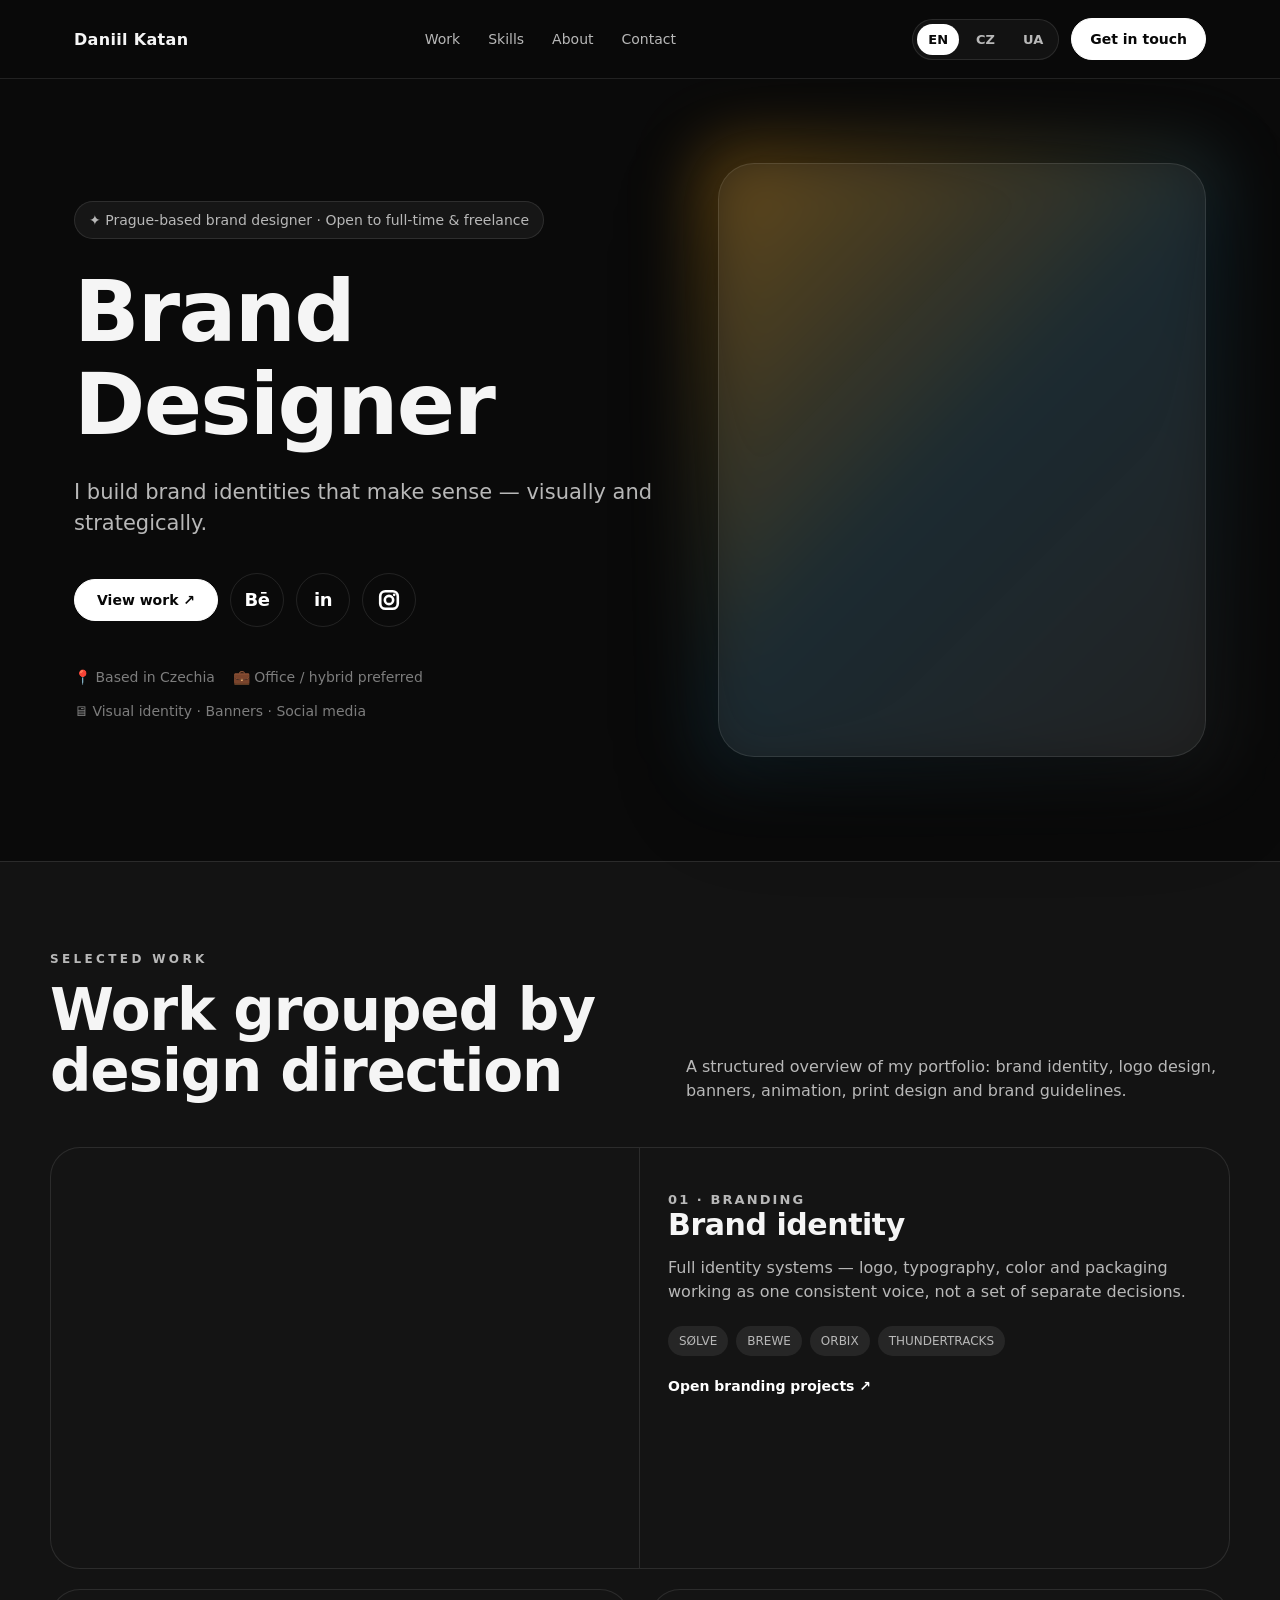
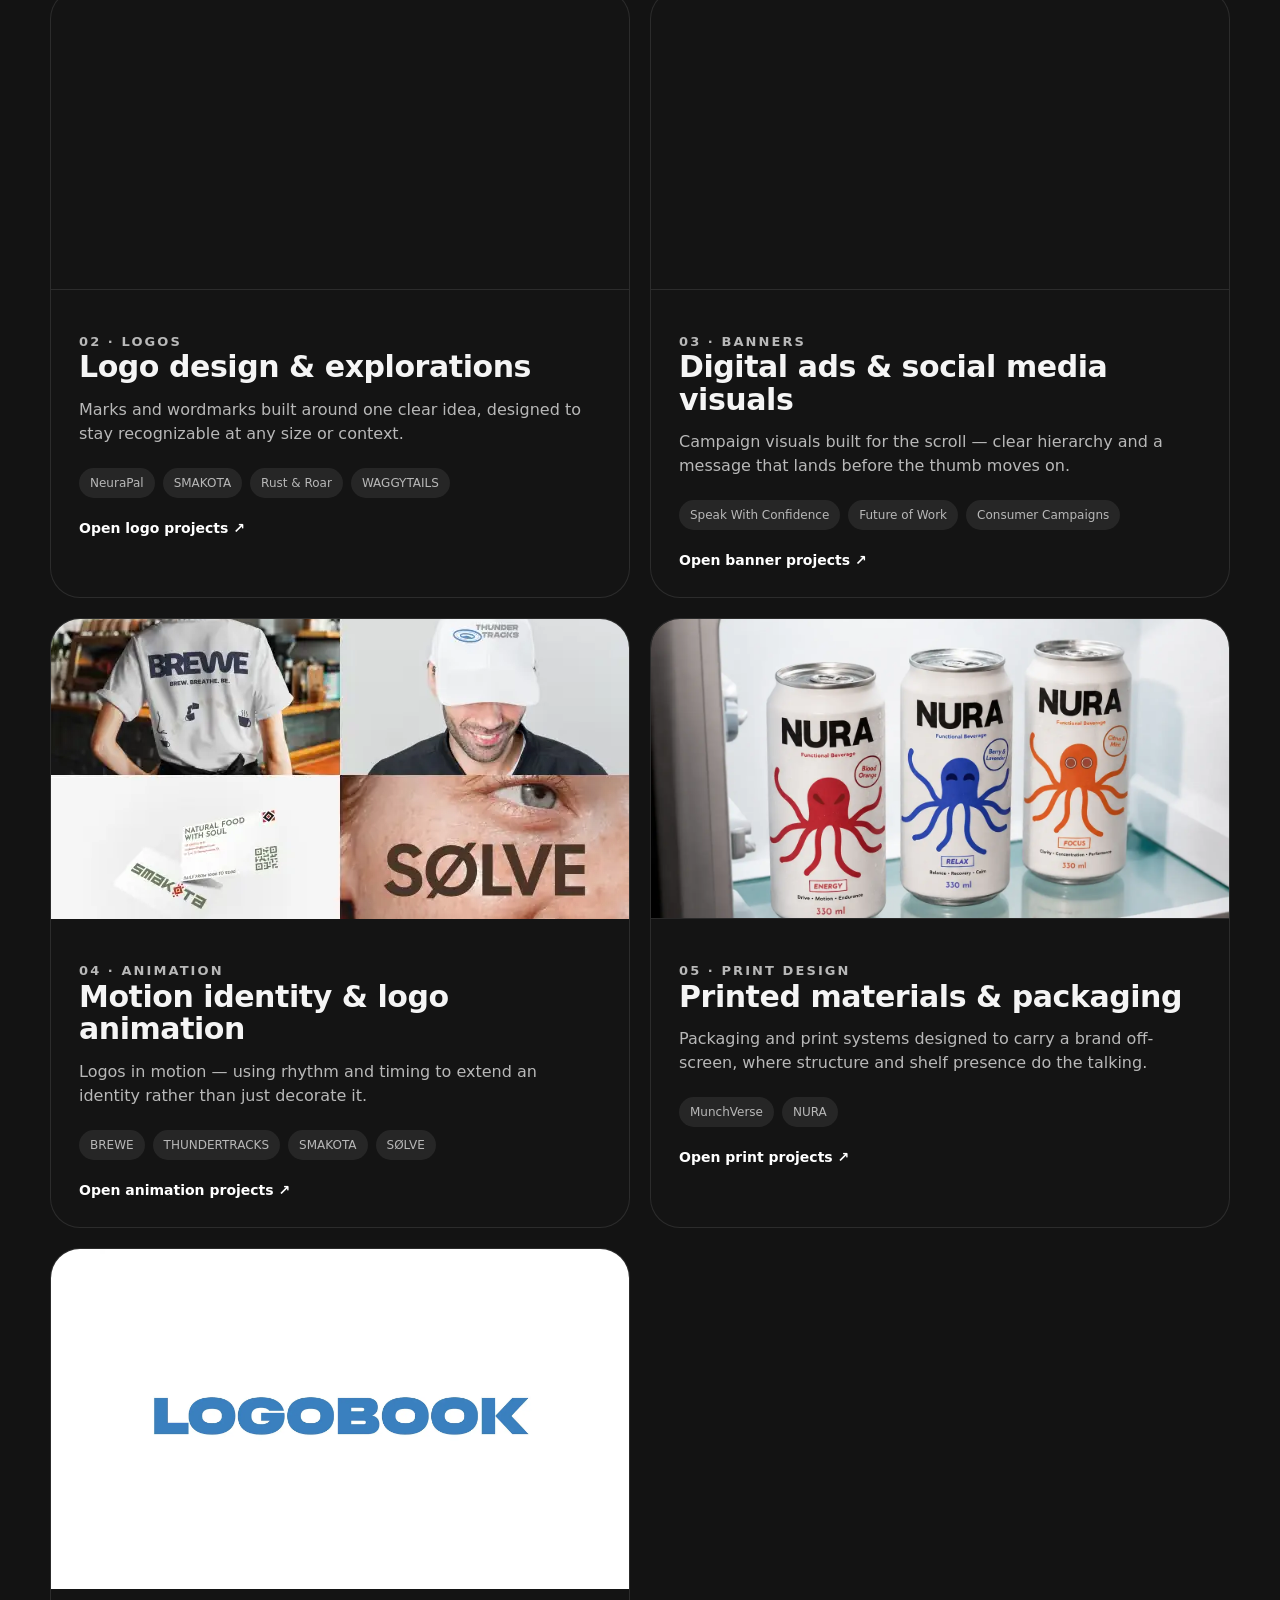
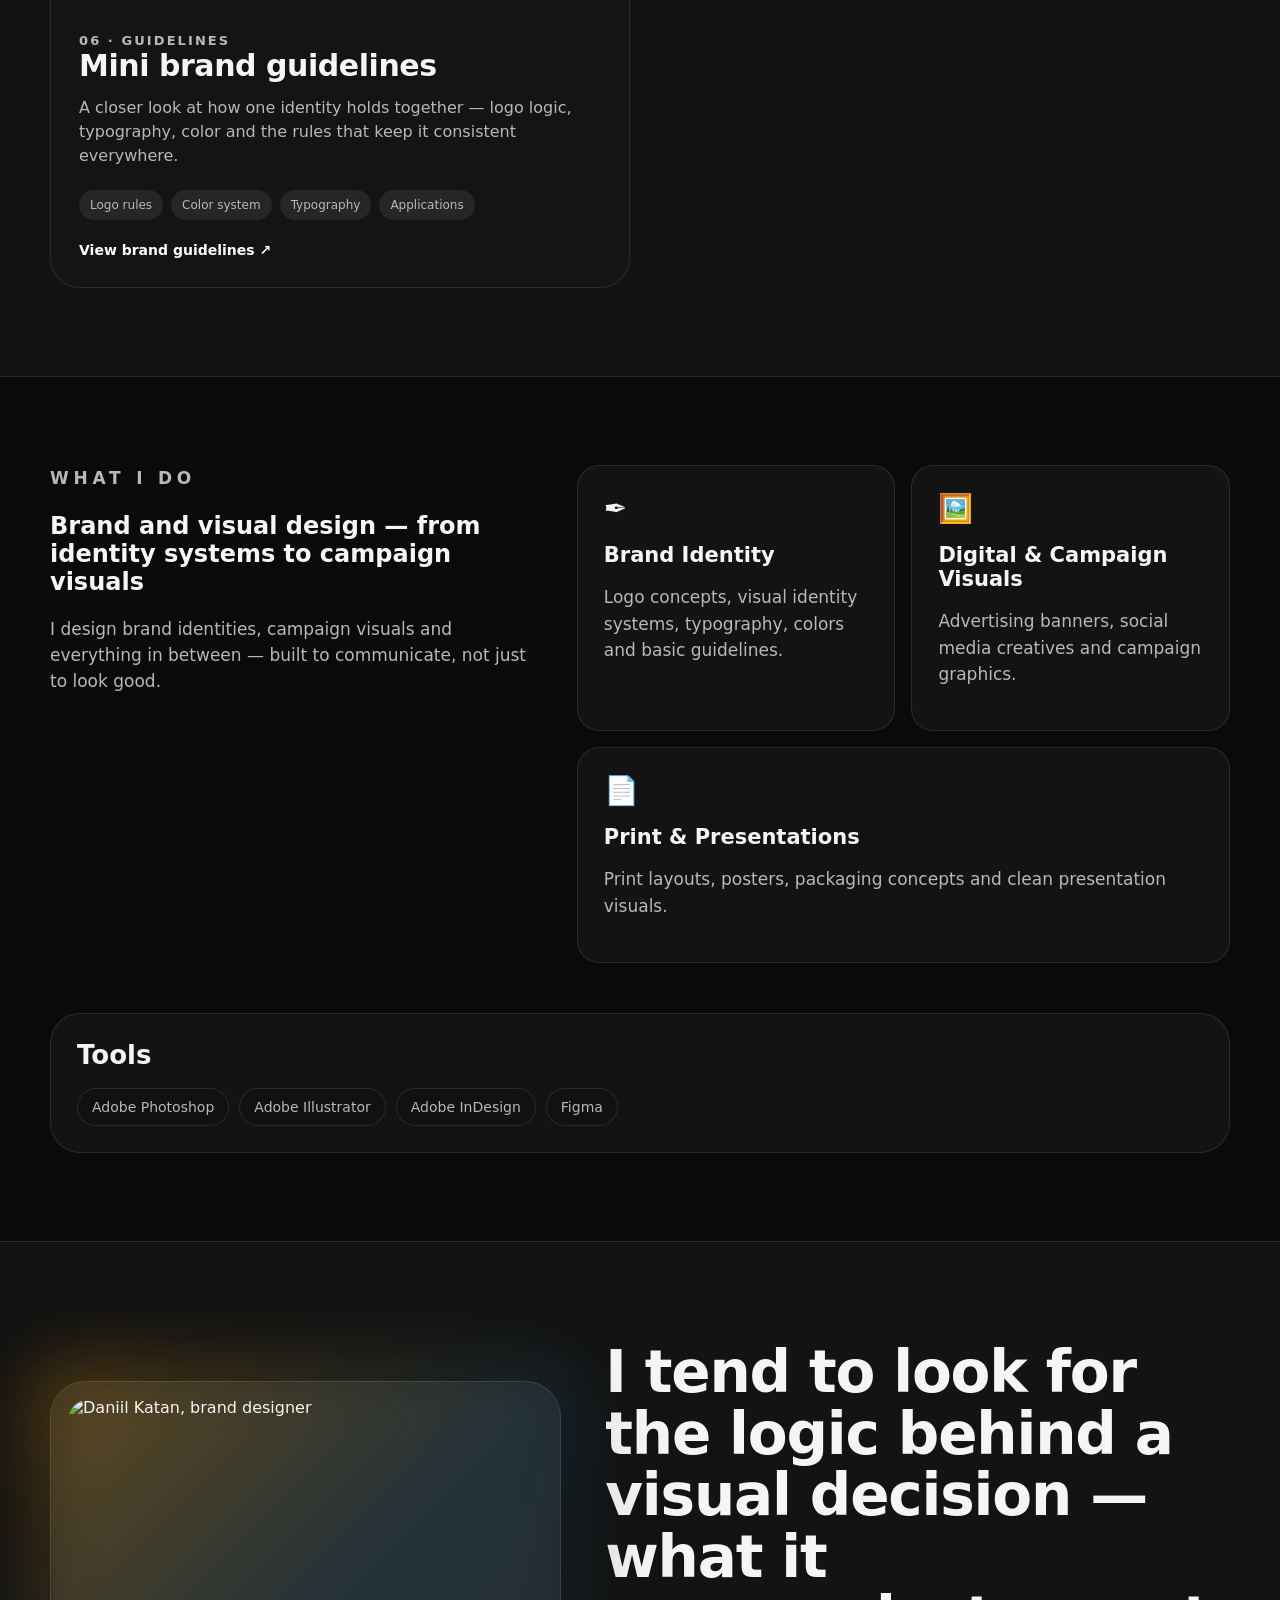
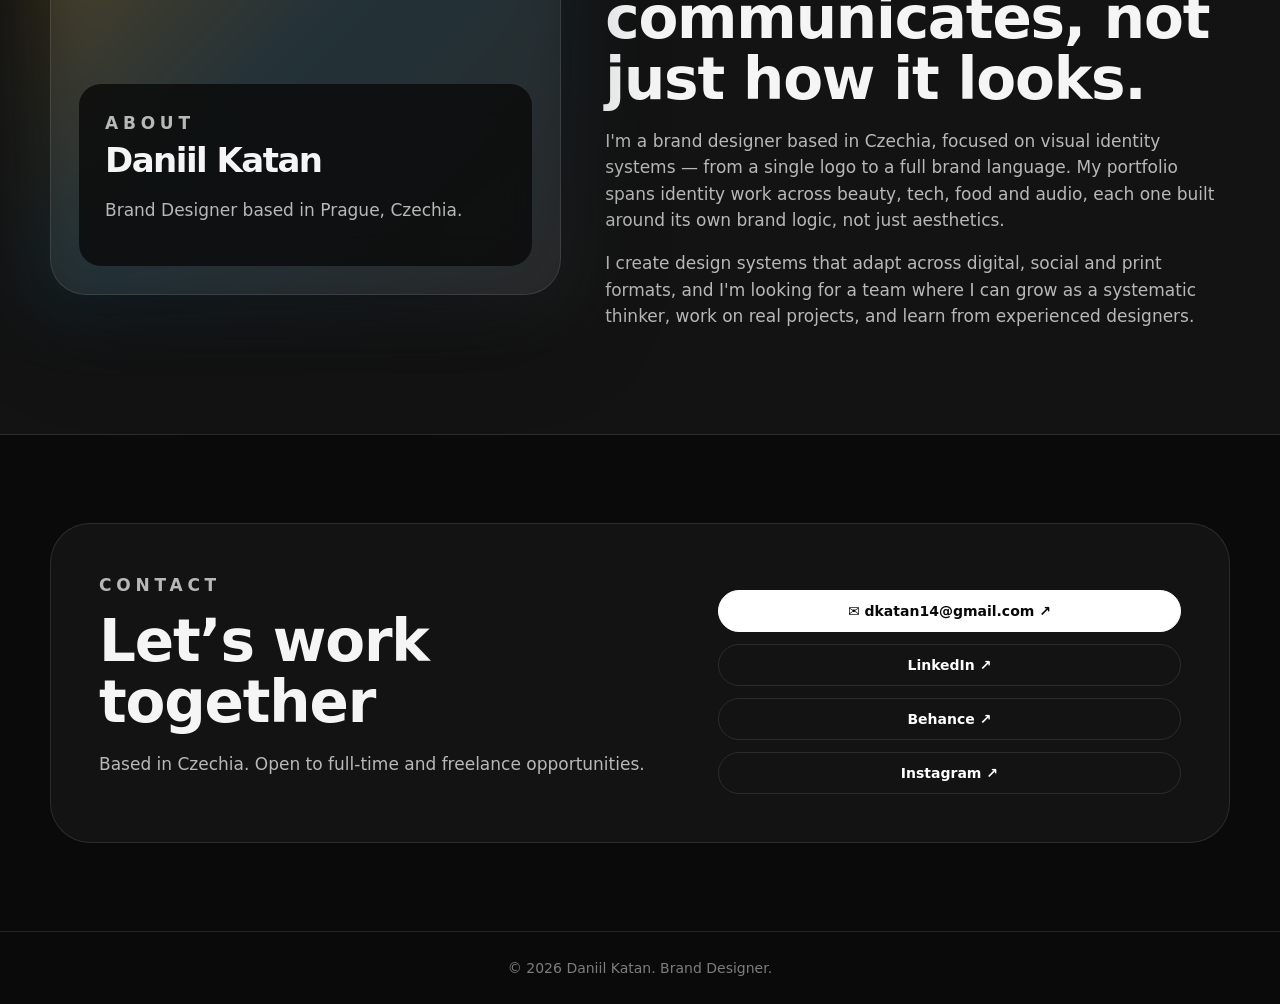
==== commit 347c3f75: "Add files via upload" ====
--- a/index.html
+++ b/index.html
@@ -928,9 +928,11 @@
         </div>
       </div>
       <div class="lightbox-stage" id="lightbox-stage">
-        <button class="lightbox-nav prev" type="button" onclick="changeLightboxSlide(-1)" aria-label="Previous slide">‹</button>
-        <img class="lightbox-img" id="lightbox-img" src="" alt="Expanded project slide" onclick="toggleLightboxZoom()">
-        <button class="lightbox-nav next" type="button" onclick="changeLightboxSlide(1)" aria-label="Next slide">›</button>
+        <div class="lightbox-media" id="lightbox-media">
+          <button class="lightbox-nav prev" type="button" onclick="changeLightboxSlide(-1)" aria-label="Previous slide">‹</button>
+          <img class="lightbox-img" id="lightbox-img" src="" alt="Expanded project slide" onclick="toggleLightboxZoom()">
+          <button class="lightbox-nav next" type="button" onclick="changeLightboxSlide(1)" aria-label="Next slide">›</button>
+        </div>
       </div>
     </div>
   </div>
@@ -1588,11 +1590,12 @@
     function applyZoom() {
       const img = document.getElementById('lightbox-img');
       const stage = document.getElementById('lightbox-stage');
-      if (!img || !stage) return;
+      const media = document.getElementById('lightbox-media');
+      if (!img || !stage || !media) return;
 
       const stageRect = stage.getBoundingClientRect();
-      const availableW = Math.max(260, stageRect.width);
-      const availableH = Math.max(260, stageRect.height);
+      const availableW = Math.max(260, stageRect.width - 36);
+      const availableH = Math.max(260, stageRect.height - 36);
 
       const naturalW = img.naturalWidth || 1;
       const naturalH = img.naturalHeight || 1;
@@ -1600,25 +1603,19 @@
       const fitScale = Math.min(availableW / naturalW, availableH / naturalH, 1);
       const fitW = Math.floor(naturalW * fitScale);
       const fitH = Math.floor(naturalH * fitScale);
-
-      img.style.setProperty('--fit-width', fitW + 'px');
-      img.style.setProperty('--fit-height', fitH + 'px');
-      img.style.setProperty('--zoom-scale', lightboxState.scale);
+      const renderW = Math.max(1, Math.round(fitW * lightboxState.scale));
+      const renderH = Math.max(1, Math.round(fitH * lightboxState.scale));
+
+      media.style.width = renderW + 'px';
+      media.style.height = renderH + 'px';
+      img.style.width = '100%';
+      img.style.height = '100%';
 
       if (lightboxState.scale <= 1) {
         stage.classList.remove('is-zoomed');
-        img.style.width = fitW + 'px';
-        img.style.height = fitH + 'px';
       } else {
         stage.classList.add('is-zoomed');
-        img.style.width = (fitW * lightboxState.scale) + 'px';
-        img.style.height = (fitH * lightboxState.scale) + 'px';
       }
-
-      img.style.maxWidth = 'none';
-      img.style.maxHeight = 'none';
-      img.style.objectFit = 'contain';
-      img.style.transform = 'none';
 
       stage.style.cursor = lightboxState.scale > 1 ? 'zoom-out' : 'zoom-in';
       updateZoomLabel();
@@ -1656,7 +1653,12 @@
       const stage = document.getElementById('lightbox-stage');
       if (!lightboxImg) return;
 
-      if (stage) stage.classList.remove('is-zoomed');
+      if (stage) {
+        stage.classList.remove('is-zoomed');
+        stage.scrollTo({ left: 0, top: 0, behavior: 'auto' });
+      }
+      const media = document.getElementById('lightbox-media');
+      if (media) { media.style.width = ''; media.style.height = ''; }
       lightboxState.scale = 1;
 
       lightboxImg.onload = function() {
@@ -1690,7 +1692,9 @@
       document.body.style.overflow = '';
       lightboxState.scale = 1;
       const stage = document.getElementById('lightbox-stage');
+      const media = document.getElementById('lightbox-media');
       if (stage) stage.classList.remove('is-zoomed');
+      if (media) { media.style.width = ''; media.style.height = ''; }
     }
 
     document.addEventListener('keydown', function(event) {
@@ -1851,9 +1855,11 @@
       </div>
     </div>
     <div class="print-lightbox-stage" id="print-lightbox-stage">
-      <button class="print-lightbox-nav prev" type="button" data-print-direction="-1" aria-label="Previous slide">‹</button>
-      <img id="print-lightbox-img" src="" alt="">
-      <button class="print-lightbox-nav next" type="button" data-print-direction="1" aria-label="Next slide">›</button>
+      <div class="print-lightbox-media" id="print-lightbox-media">
+        <button class="print-lightbox-nav prev" type="button" data-print-direction="-1" aria-label="Previous slide">‹</button>
+        <img id="print-lightbox-img" src="" alt="">
+        <button class="print-lightbox-nav next" type="button" data-print-direction="1" aria-label="Next slide">›</button>
+      </div>
     </div>
   </div>
 </div>
@@ -1864,8 +1870,9 @@
   const box = document.getElementById('print-lightbox');
   const img = document.getElementById('print-lightbox-img');
   const stage = document.getElementById('print-lightbox-stage');
+  const media = document.getElementById('print-lightbox-media');
   const label = document.getElementById('print-lightbox-zoom-label');
-  if (!box || !img || !stage) return;
+  if (!box || !img || !stage || !media) return;
 
   const state = { images: [], index: 0, scale: 1 };
 
@@ -1883,18 +1890,18 @@
     const fitW = Math.floor(naturalW * fitScale);
     const fitH = Math.floor(naturalH * fitScale);
 
-    img.style.setProperty('--print-fit-width', fitW + 'px');
-    img.style.setProperty('--print-fit-height', fitH + 'px');
-    img.style.setProperty('--print-zoom-scale', state.scale);
+    const renderW = Math.max(1, Math.round(fitW * state.scale));
+    const renderH = Math.max(1, Math.round(fitH * state.scale));
+
+    media.style.width = renderW + 'px';
+    media.style.height = renderH + 'px';
+    img.style.width = '100%';
+    img.style.height = '100%';
 
     if (state.scale <= 1) {
       stage.classList.remove('is-zoomed');
-      img.style.width = fitW + 'px';
-      img.style.height = fitH + 'px';
     } else {
       stage.classList.add('is-zoomed');
-      img.style.width = (fitW * state.scale) + 'px';
-      img.style.height = (fitH * state.scale) + 'px';
     }
     stage.style.cursor = state.scale > 1 ? 'zoom-out' : 'zoom-in';
     updateLabel();
@@ -1910,6 +1917,7 @@
     state.index = (index + state.images.length) % state.images.length;
     state.scale = 1;
     stage.classList.remove('is-zoomed');
+    stage.scrollTo({ left: 0, top: 0, behavior: 'auto' });
     const current = state.images[state.index];
     img.onload = function(){ requestAnimationFrame(applyZoom); };
     img.src = current.src;
@@ -1933,6 +1941,8 @@
     state.index = 0;
     state.scale = 1;
     stage.classList.remove('is-zoomed');
+    media.style.width = '';
+    media.style.height = '';
     updateLabel();
   }
 
--- a/styles.css
+++ b/styles.css
@@ -1225,37 +1225,44 @@
       position: absolute;
       top: 50%;
       transform: translateY(-50%);
-      width: 52px;
-      height: 52px;
+      width: 46px;
+      height: 46px;
       border-radius: 999px;
-      border: 1px solid rgba(255,255,255,.16);
-      background: rgba(20,20,20,.78);
-      color: #ffffff;
-      font-size: 24px;
+      border: 1px solid rgba(255,255,255,.08);
+      background: rgba(20,20,20,.28);
+      color: rgba(255,255,255,.72);
+      font-size: 22px;
       font-weight: 500;
       display: inline-flex;
       align-items: center;
       justify-content: center;
       cursor: pointer;
-      transition: .2s ease;
+      transition: opacity .2s ease, background .2s ease, color .2s ease, transform .2s ease, border-color .2s ease;
       z-index: 6;
       box-shadow: none;
-      backdrop-filter: blur(8px);
-      opacity: 1;
+      backdrop-filter: blur(6px);
+      opacity: .18;
+    }
+
+    .lightbox-media:hover .lightbox-nav,
+    .lightbox-nav:focus-visible {
+      opacity: .48;
     }
 
     .lightbox-nav:hover {
+      opacity: .9;
       background: #ffffff;
       color: #111111;
       transform: translateY(-50%) scale(1.03);
+      border-color: rgba(255,255,255,.42);
     }
 
     .lightbox-nav.prev {
-      left: 32px;
+      left: 14px;
     }
 
     .lightbox-nav.next {
-      right: 32px;
+      right: 14px;
     }
 
     .lightbox-zoom-label {
@@ -1277,20 +1284,36 @@
       border-radius: 18px;
       cursor: zoom-in;
       padding: 18px;
-    }
-
+      box-sizing: border-box;
+    }
+
+    .lightbox-media {
+      position: relative;
+      flex: 0 0 auto;
+      max-width: 100%;
+      max-height: 100%;
+      margin: auto;
+    }
+
+    .lightbox-stage.is-zoomed .lightbox-media {
+      max-width: none;
+      max-height: none;
+      margin: 0;
+    }
+
+    .lightbox-media img,
     .lightbox-img {
-      width: auto;
-      height: auto;
-      max-width: 100%;
-      max-height: calc(92vh - 120px);
+      width: 100%;
+      height: 100%;
+      max-width: none;
+      max-height: none;
       object-fit: contain;
       border-radius: 18px;
       background: white;
       box-shadow: 0 30px 120px rgba(0,0,0,.45);
-      transform: scale(1);
+      transform: none;
       transform-origin: center center;
-      transition: transform .15s ease;
+      transition: none;
       user-select: none;
       display: block;
     }
@@ -1463,12 +1486,21 @@
       justify-content: center !important;
     }
 
+    .lightbox-media {
+      position: relative !important;
+      flex: 0 0 auto !important;
+      max-width: 100% !important;
+      max-height: 100% !important;
+      margin: auto !important;
+    }
+
+    .lightbox-media img,
     .lightbox-img {
       display: block !important;
-      width: auto !important;
-      height: auto !important;
-      max-width: 100% !important;
-      max-height: 100% !important;
+      width: 100% !important;
+      height: 100% !important;
+      max-width: none !important;
+      max-height: none !important;
       object-fit: contain !important;
       transform: none !important;
       transform-origin: center center !important;
@@ -1480,17 +1512,34 @@
       justify-content: flex-start !important;
     }
 
-    .lightbox-stage.is-zoomed .lightbox-img {
+    .lightbox-stage.is-zoomed .lightbox-media {
       max-width: none !important;
       max-height: none !important;
-      width: calc(var(--fit-width) * var(--zoom-scale)) !important;
-      height: calc(var(--fit-height) * var(--zoom-scale)) !important;
-      margin: auto !important;
+      margin: 0 !important;
     }
 
     @media (max-width: 760px) {
       .lightbox-inner {
         padding: 72px 22px 42px !important;
+      }
+
+      .lightbox-nav {
+        width: 42px;
+        height: 42px;
+        opacity: .14;
+      }
+
+      .lightbox-media:hover .lightbox-nav,
+      .lightbox-nav:focus-visible {
+        opacity: .4;
+      }
+
+      .lightbox-nav.prev {
+        left: 10px;
+      }
+
+      .lightbox-nav.next {
+        right: 10px;
       }
     }
 
@@ -2038,13 +2087,15 @@
 .print-lightbox-zoom-label{min-width:60px;text-align:center;color:#fff;font-size:13px;font-weight:700;}
 .print-lightbox-stage{position:relative;flex:1 1 auto;min-height:0;width:100%;display:flex;align-items:center;justify-content:center;overflow:hidden;border-radius:18px;cursor:zoom-in;padding:18px;box-sizing:border-box;}
 .print-lightbox-stage.is-zoomed{overflow:auto!important;align-items:flex-start!important;justify-content:flex-start!important;}
-.print-lightbox-stage img{display:block!important;width:auto!important;height:auto!important;max-width:100%!important;max-height:100%!important;object-fit:contain!important;border-radius:18px;background:transparent;box-shadow:0 30px 120px rgba(0,0,0,.45);user-select:none;transform:none!important;}
-.print-lightbox-stage.is-zoomed img{max-width:none!important;max-height:none!important;width:calc(var(--print-fit-width) * var(--print-zoom-scale))!important;height:calc(var(--print-fit-height) * var(--print-zoom-scale))!important;margin:auto!important;}
-.print-lightbox-nav{position:absolute;top:50%;transform:translateY(-50%);width:52px;height:52px;border-radius:999px;border:1px solid rgba(255,255,255,.16);background:rgba(20,20,20,.78);color:#fff;font-size:24px;font-weight:500;display:inline-flex;align-items:center;justify-content:center;cursor:pointer;transition:.2s ease;z-index:6;backdrop-filter:blur(8px);}
-.print-lightbox-nav:hover{background:#fff;color:#111;transform:translateY(-50%) scale(1.03);}
-.print-lightbox-nav.prev{left:32px;}
-.print-lightbox-nav.next{right:32px;}
-@media(max-width:760px){.print-lightbox-inner{padding:72px 22px 42px}.print-lightbox-nav.prev{left:14px}.print-lightbox-nav.next{right:14px}}
+.print-lightbox-media{position:relative;flex:0 0 auto;max-width:100%;max-height:100%;margin:auto;}
+.print-lightbox-stage.is-zoomed .print-lightbox-media{max-width:none;max-height:none;margin:0;}
+.print-lightbox-media img{display:block!important;width:100%!important;height:100%!important;max-width:none!important;max-height:none!important;object-fit:contain!important;border-radius:18px;background:transparent;box-shadow:0 30px 120px rgba(0,0,0,.45);user-select:none;transform:none!important;}
+.print-lightbox-nav{position:absolute;top:50%;transform:translateY(-50%);width:46px;height:46px;border-radius:999px;border:1px solid rgba(255,255,255,.08);background:rgba(20,20,20,.28);color:rgba(255,255,255,.72);font-size:22px;font-weight:500;display:inline-flex;align-items:center;justify-content:center;cursor:pointer;transition:opacity .2s ease, background .2s ease, color .2s ease, transform .2s ease, border-color .2s ease;z-index:6;backdrop-filter:blur(6px);opacity:.18;}
+.print-lightbox-media:hover .print-lightbox-nav,.print-lightbox-nav:focus-visible{opacity:.48;}
+.print-lightbox-nav:hover{opacity:.9;background:#fff;color:#111;transform:translateY(-50%) scale(1.03);border-color:rgba(255,255,255,.42);}
+.print-lightbox-nav.prev{left:14px;}
+.print-lightbox-nav.next{right:14px;}
+@media(max-width:760px){.print-lightbox-inner{padding:72px 22px 42px}.print-lightbox-nav{width:42px;height:42px;opacity:.14}.print-lightbox-media:hover .print-lightbox-nav,.print-lightbox-nav:focus-visible{opacity:.4}.print-lightbox-nav.prev{left:10px}.print-lightbox-nav.next{right:10px}}
 
 /* .print-slider images live inside .brand-preview, so the generic
    ".brand-preview img" rule (max-height:520px + border-radius:22px) was
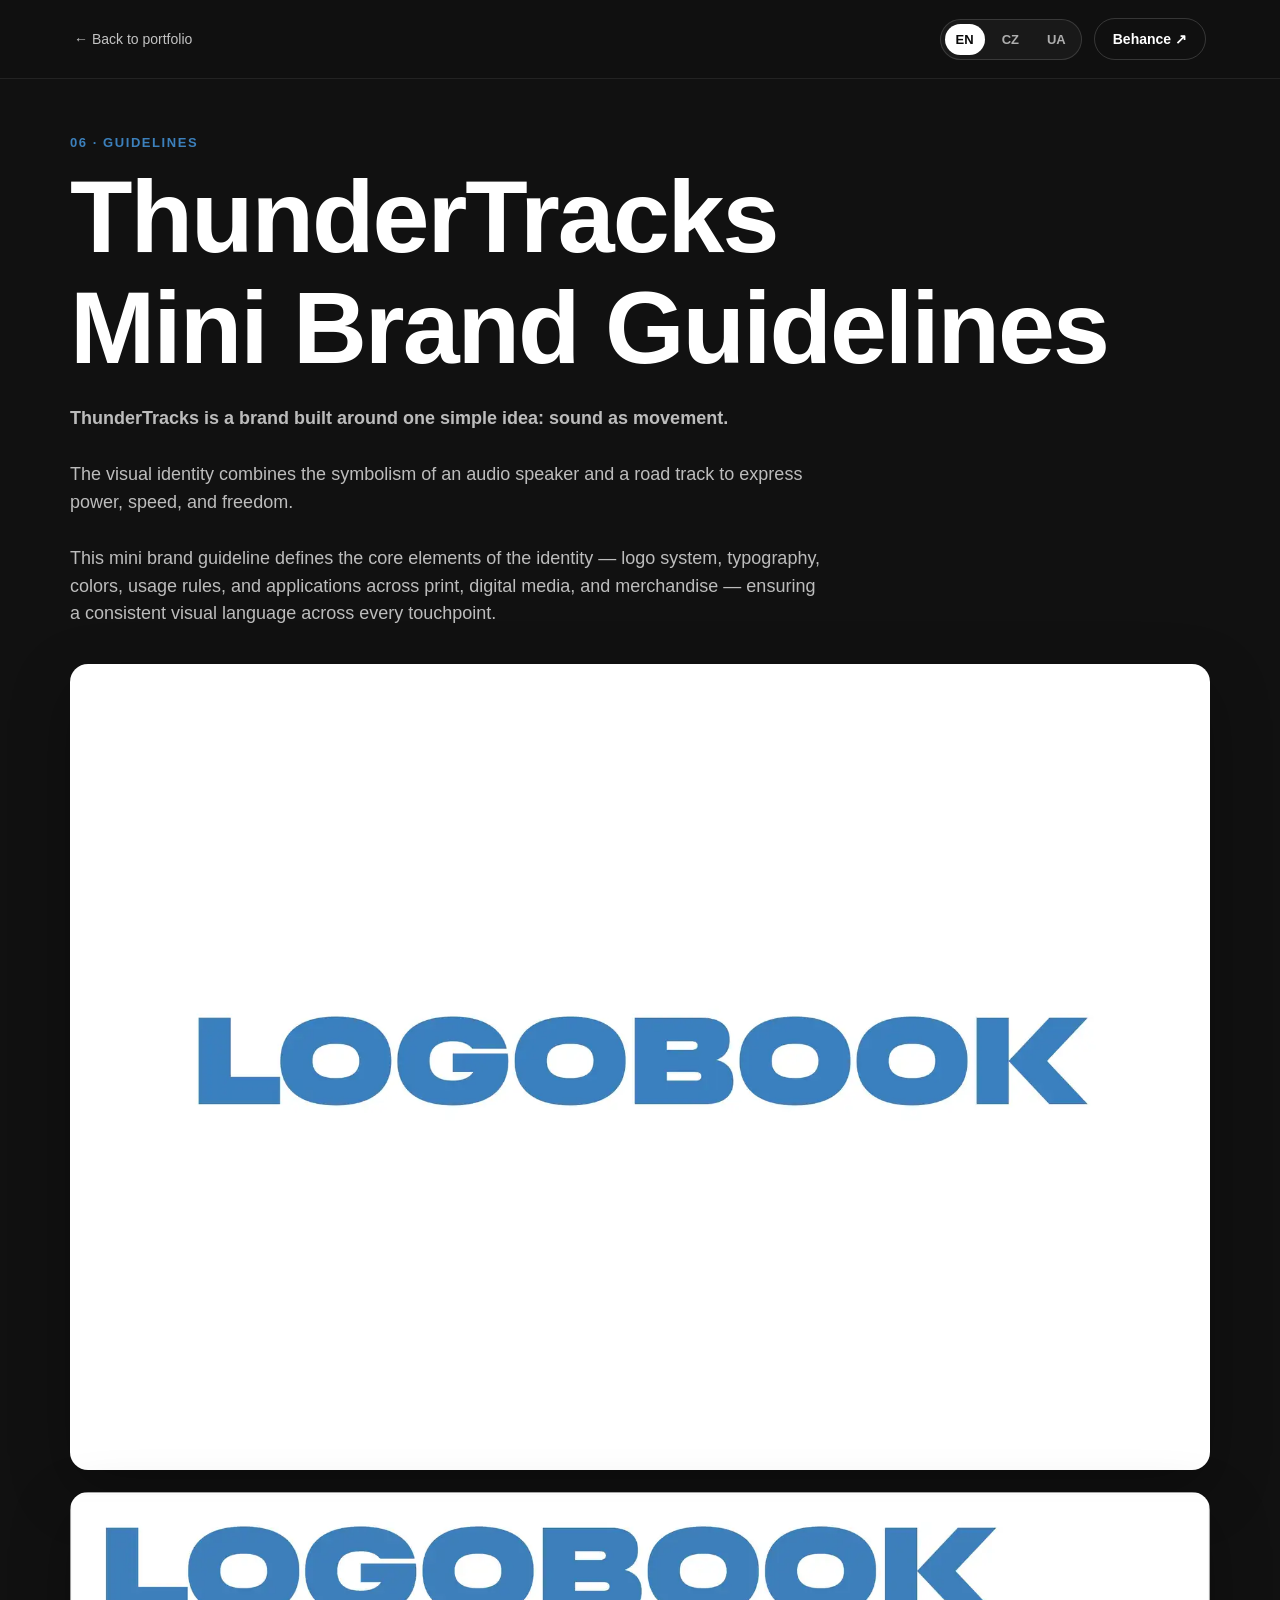
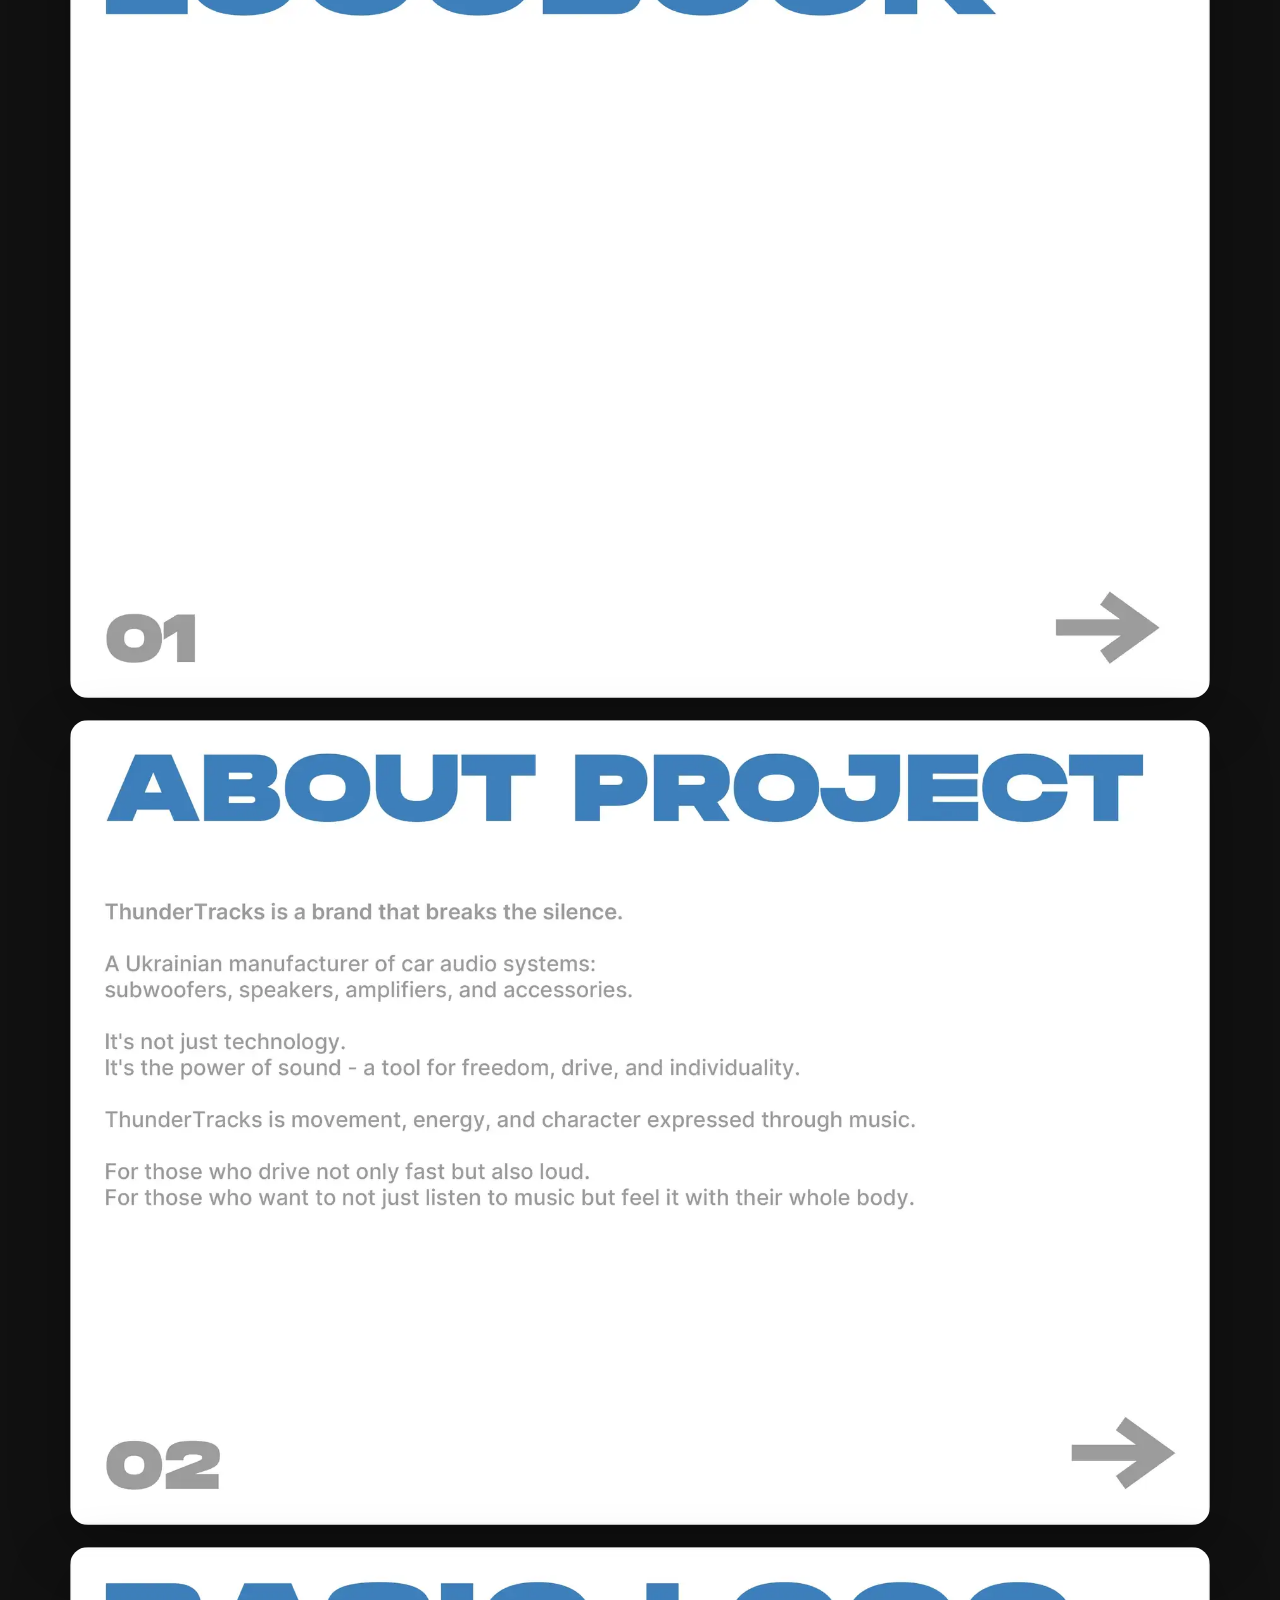
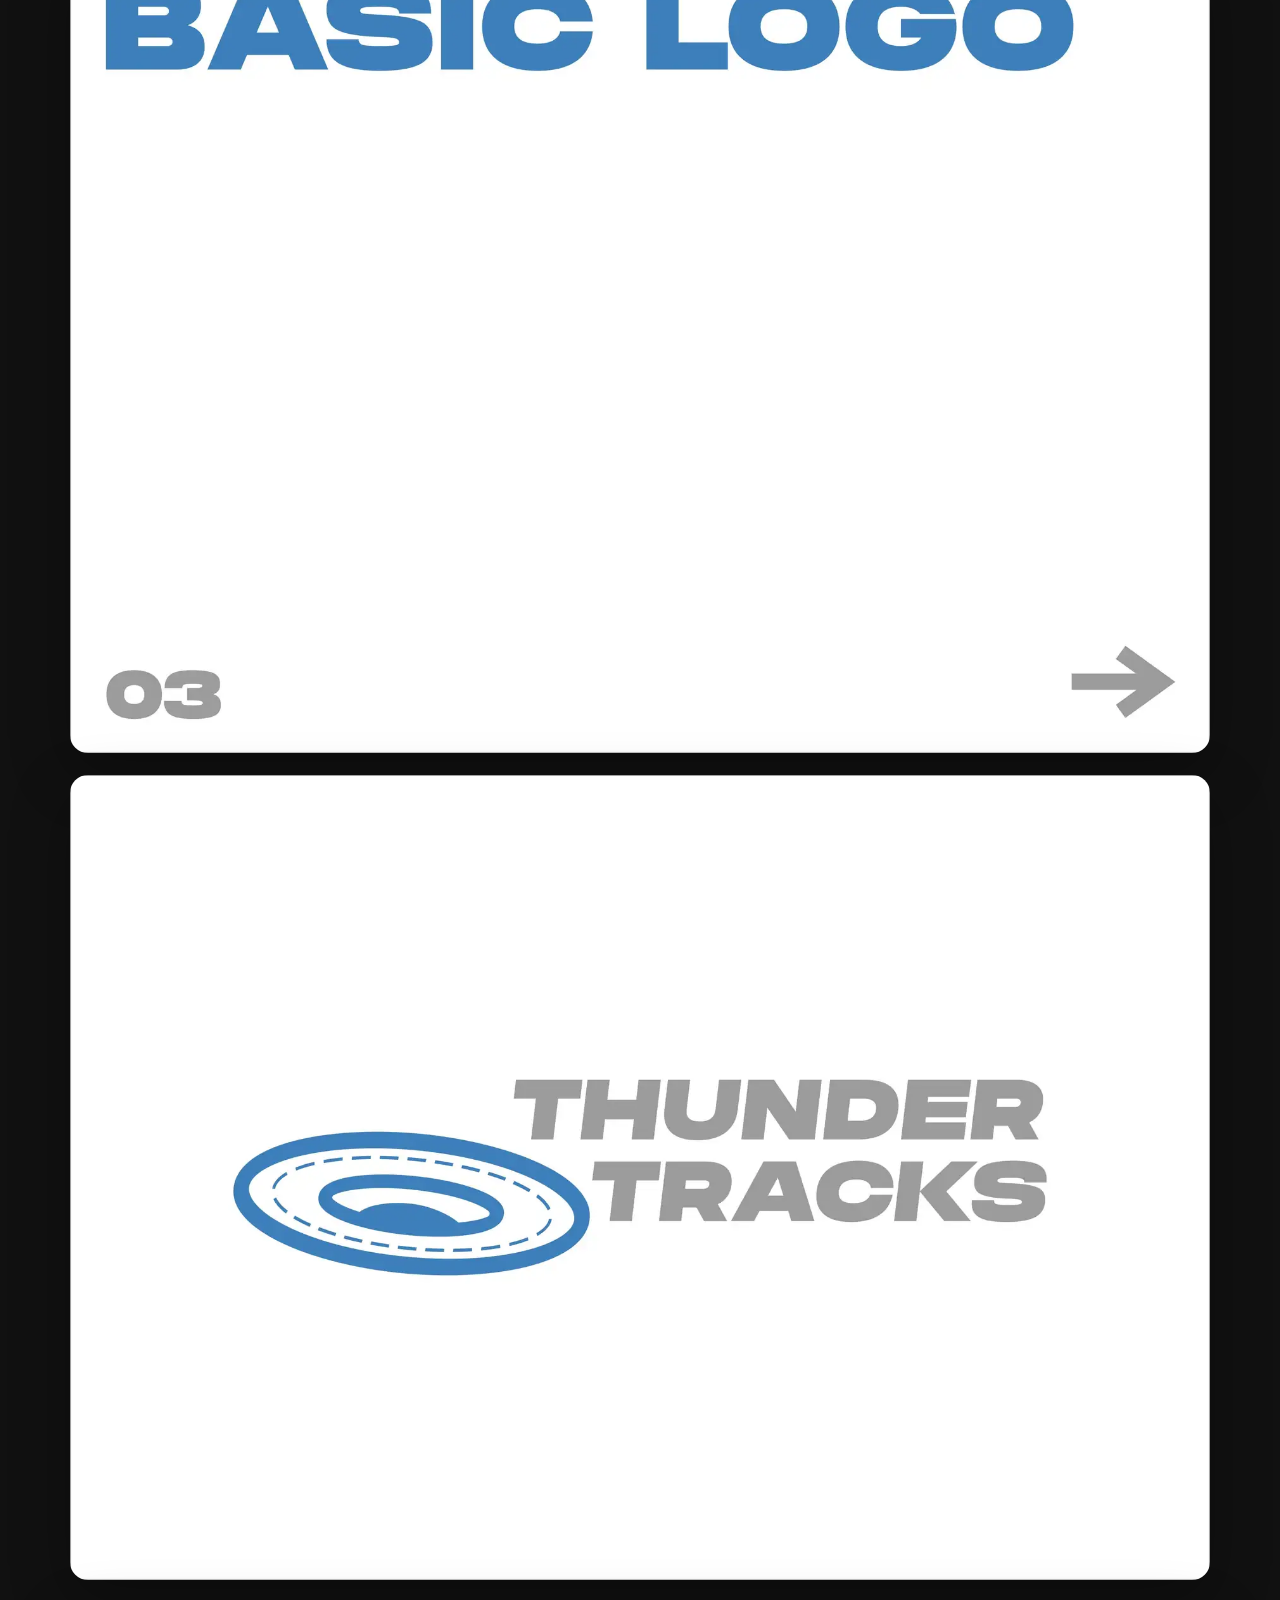
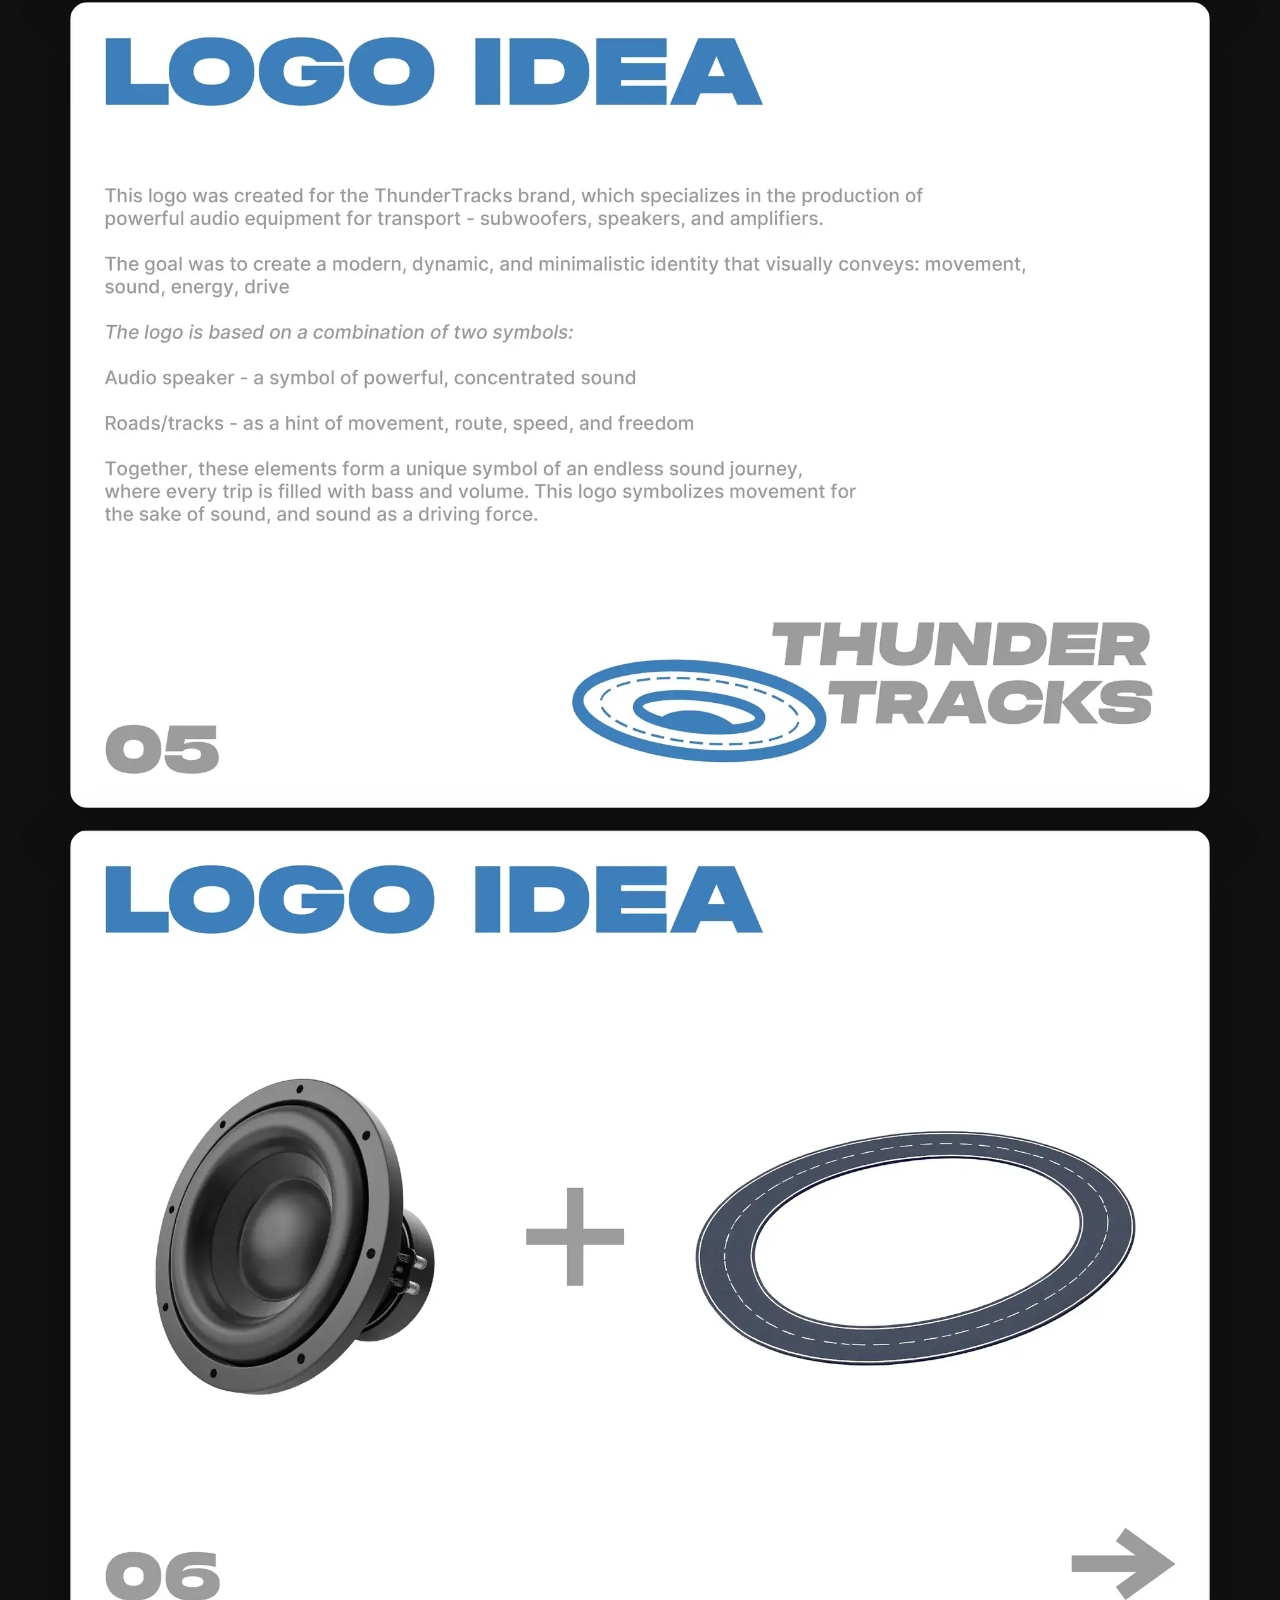
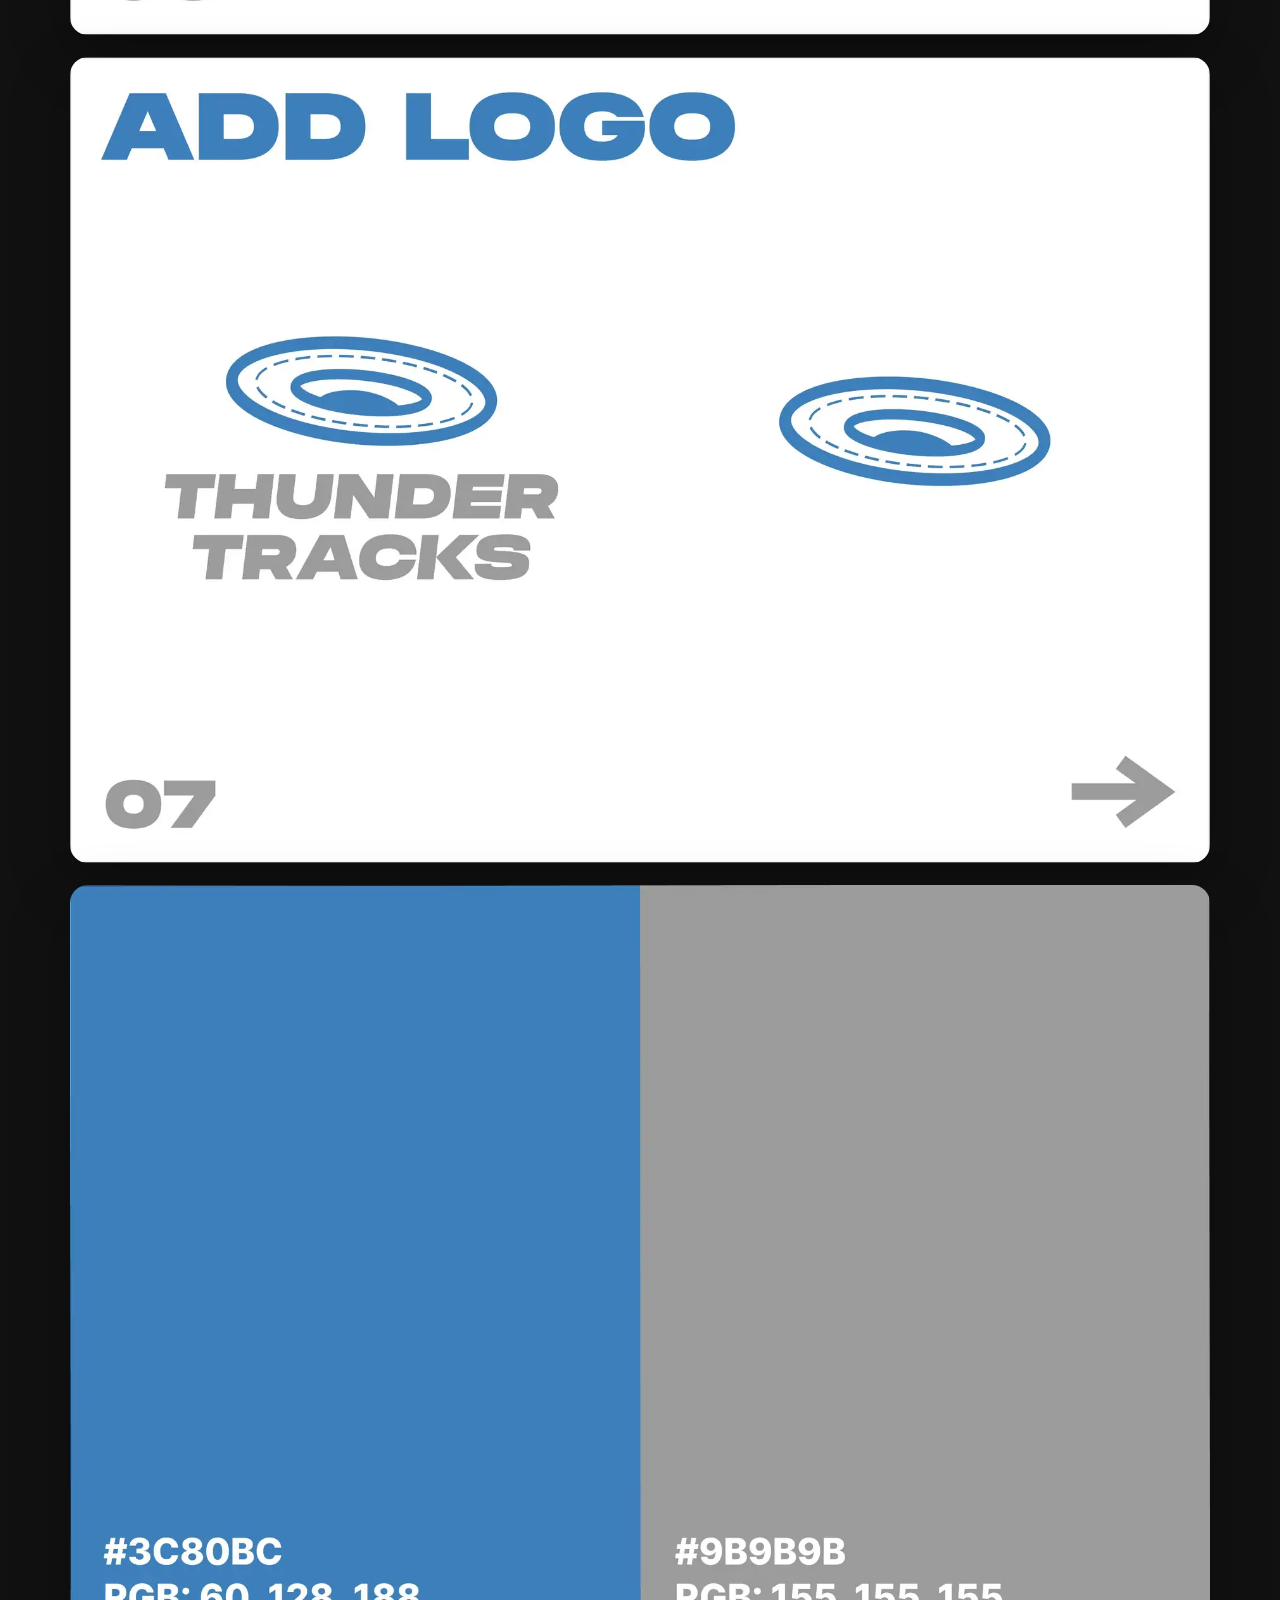
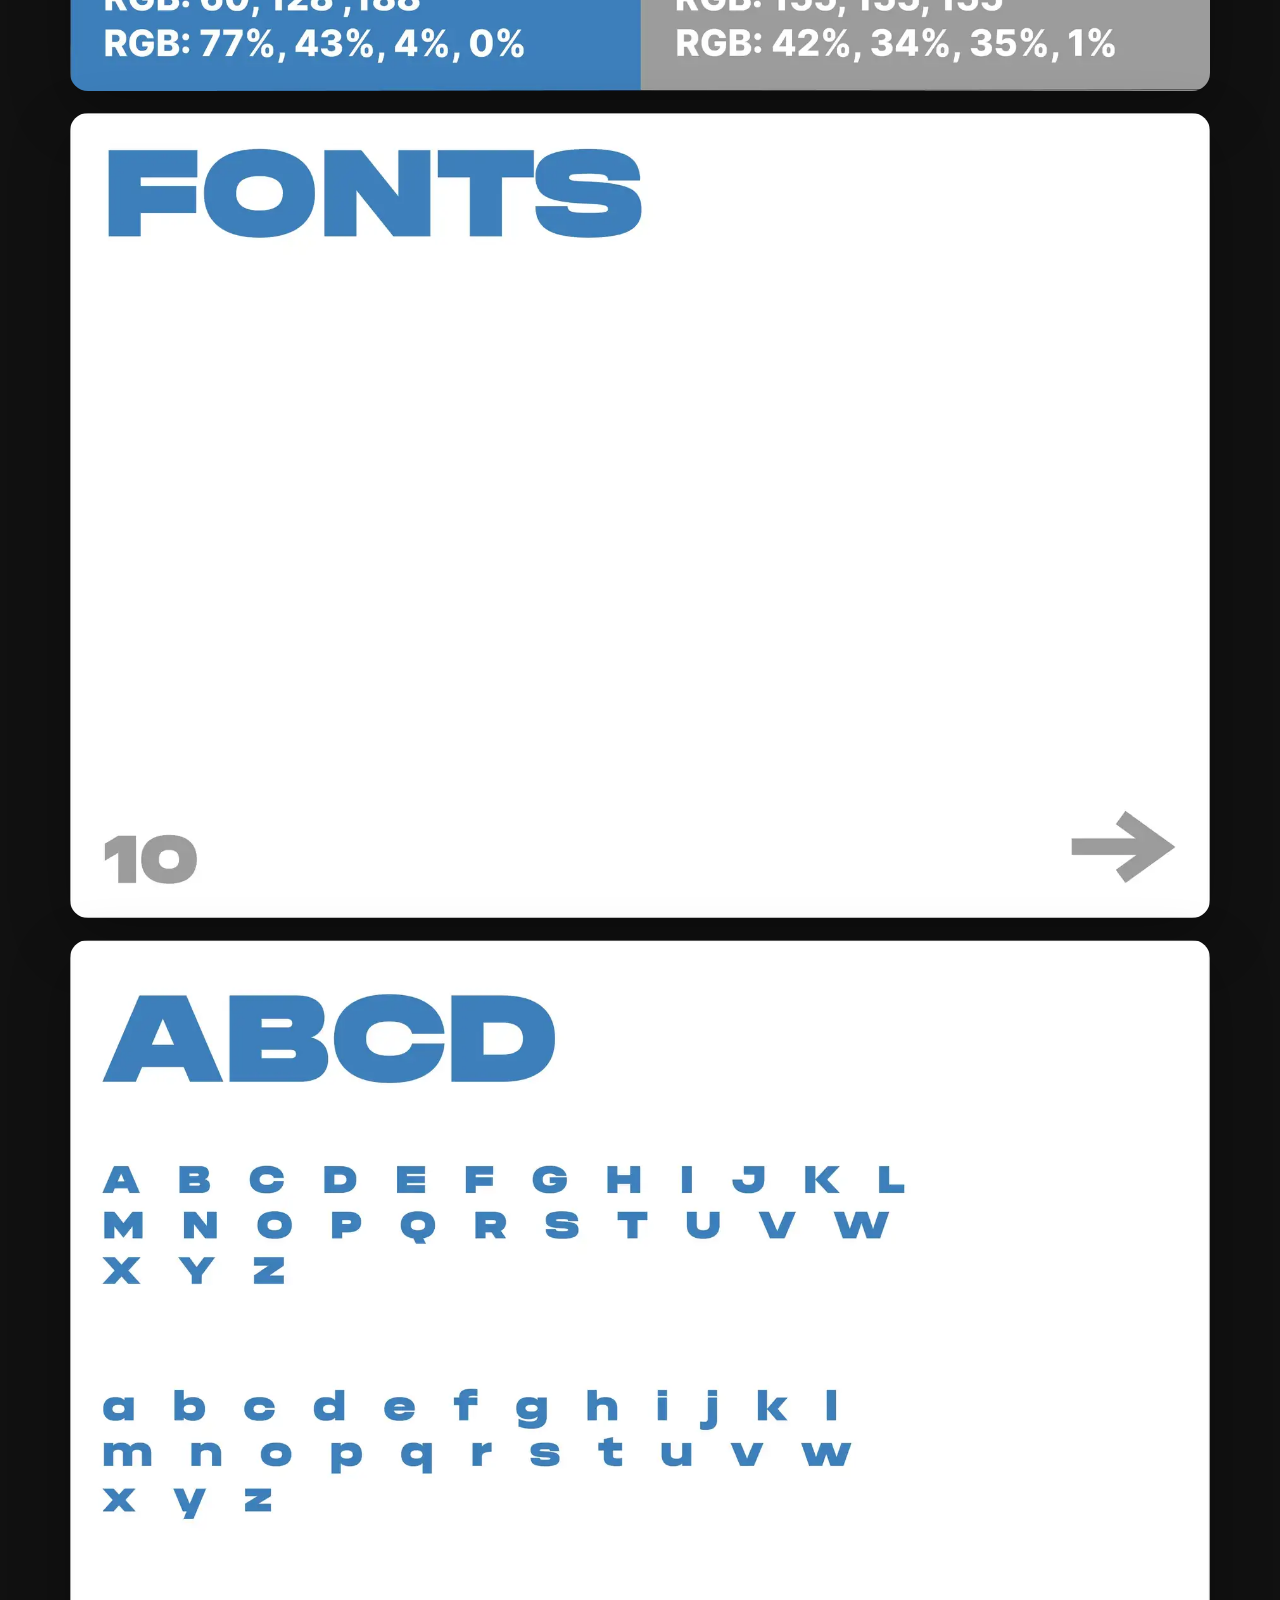
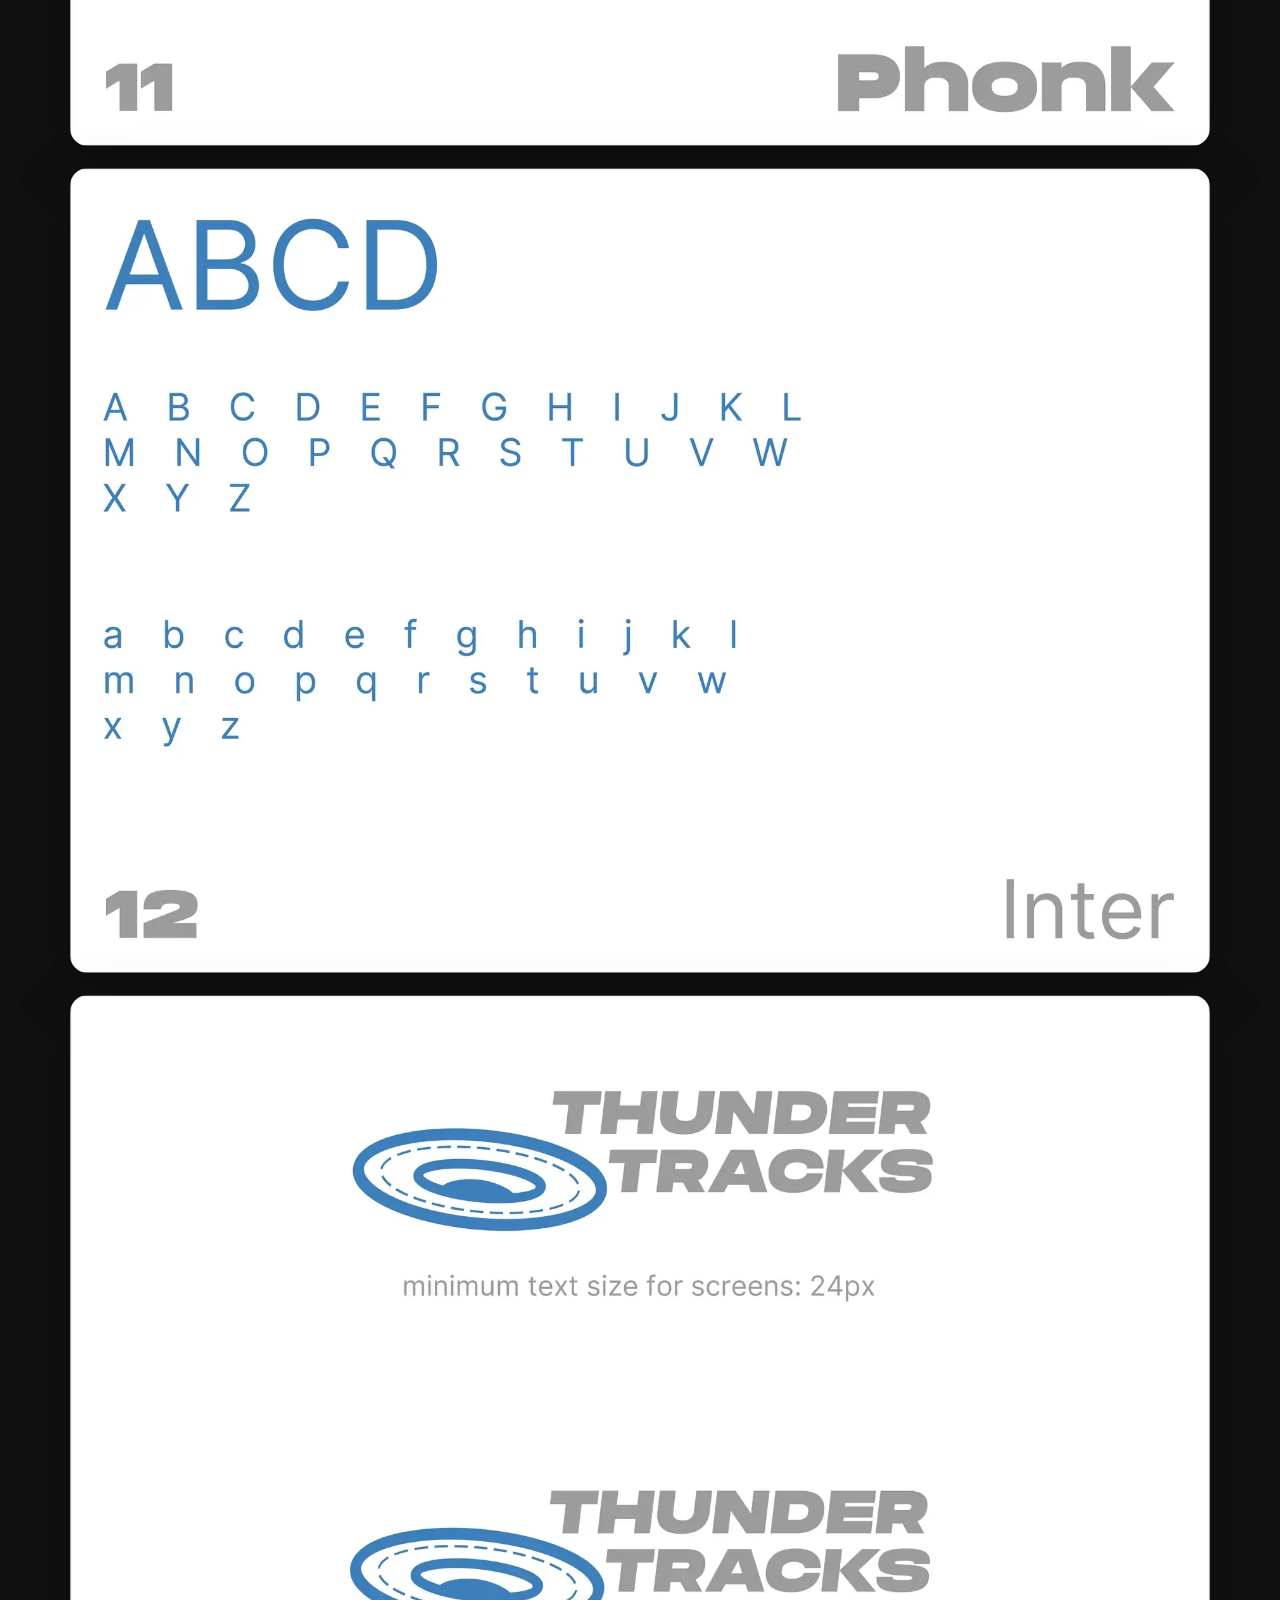
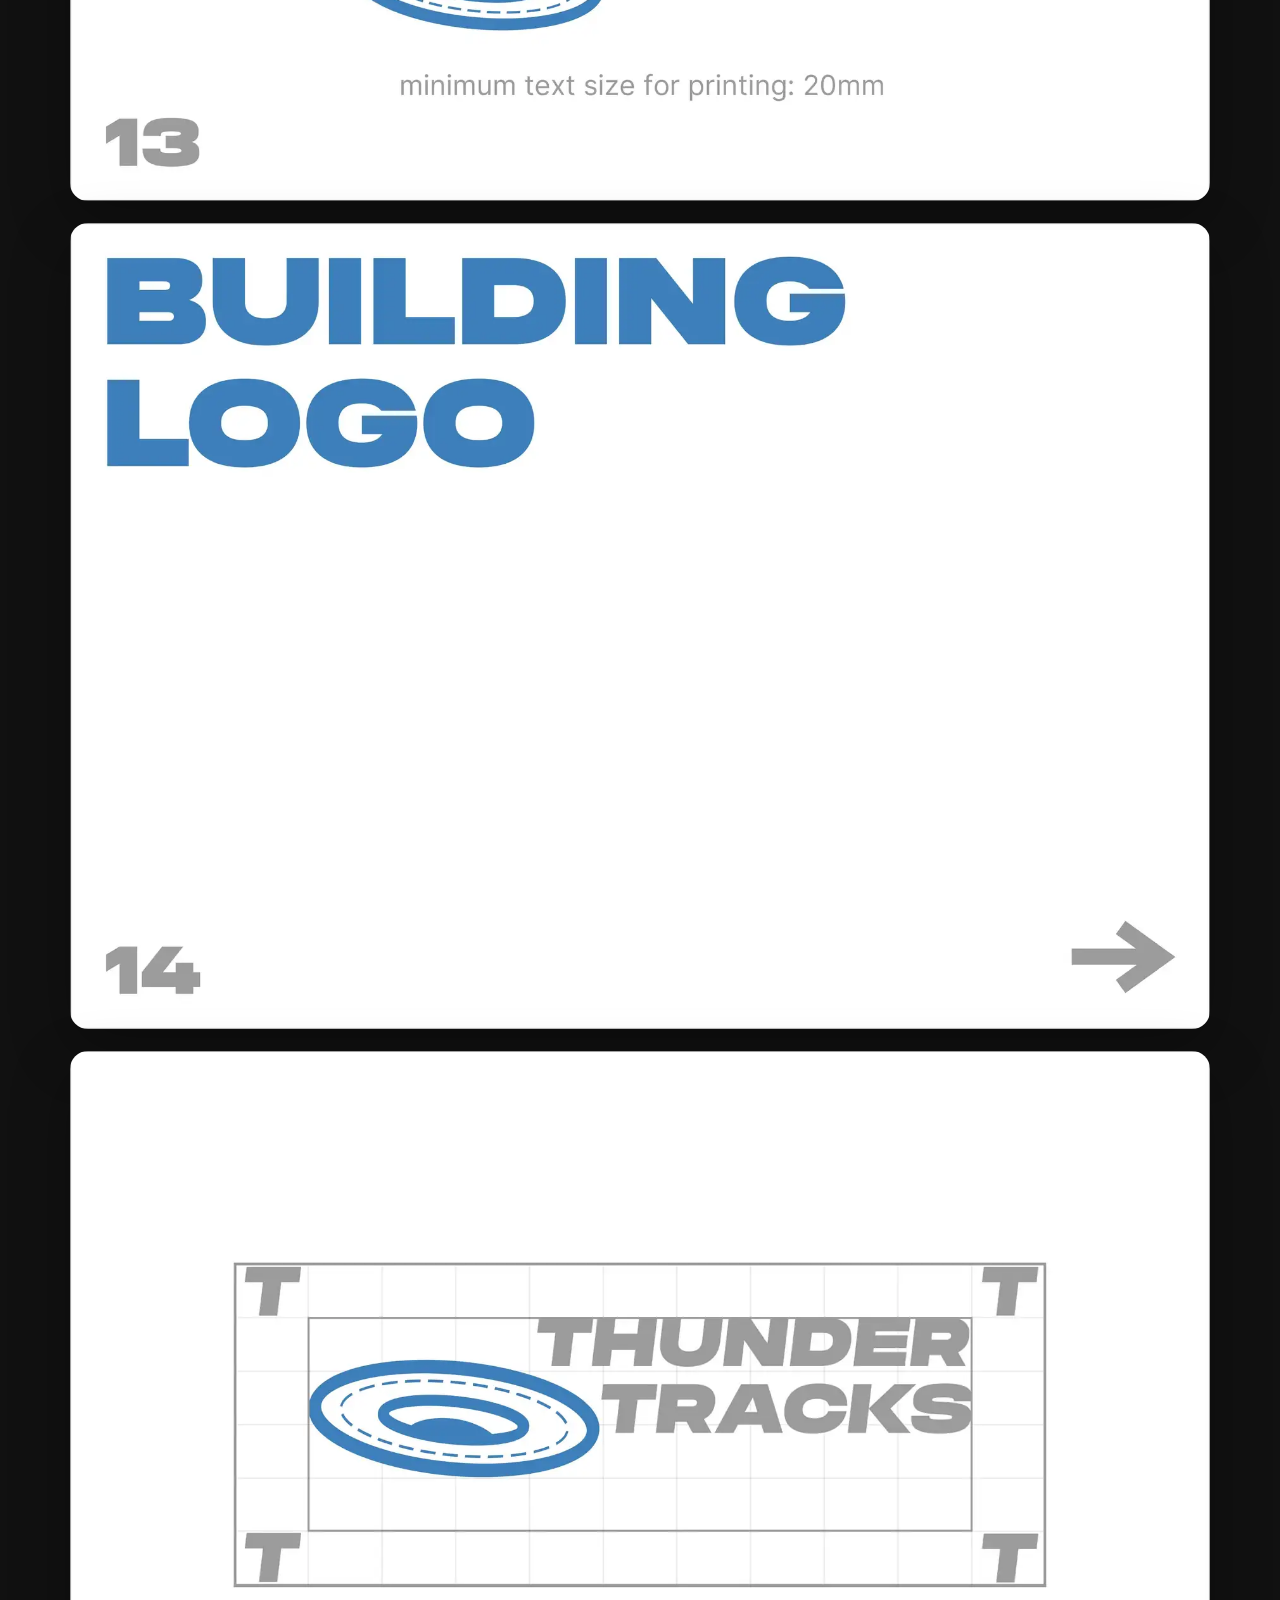
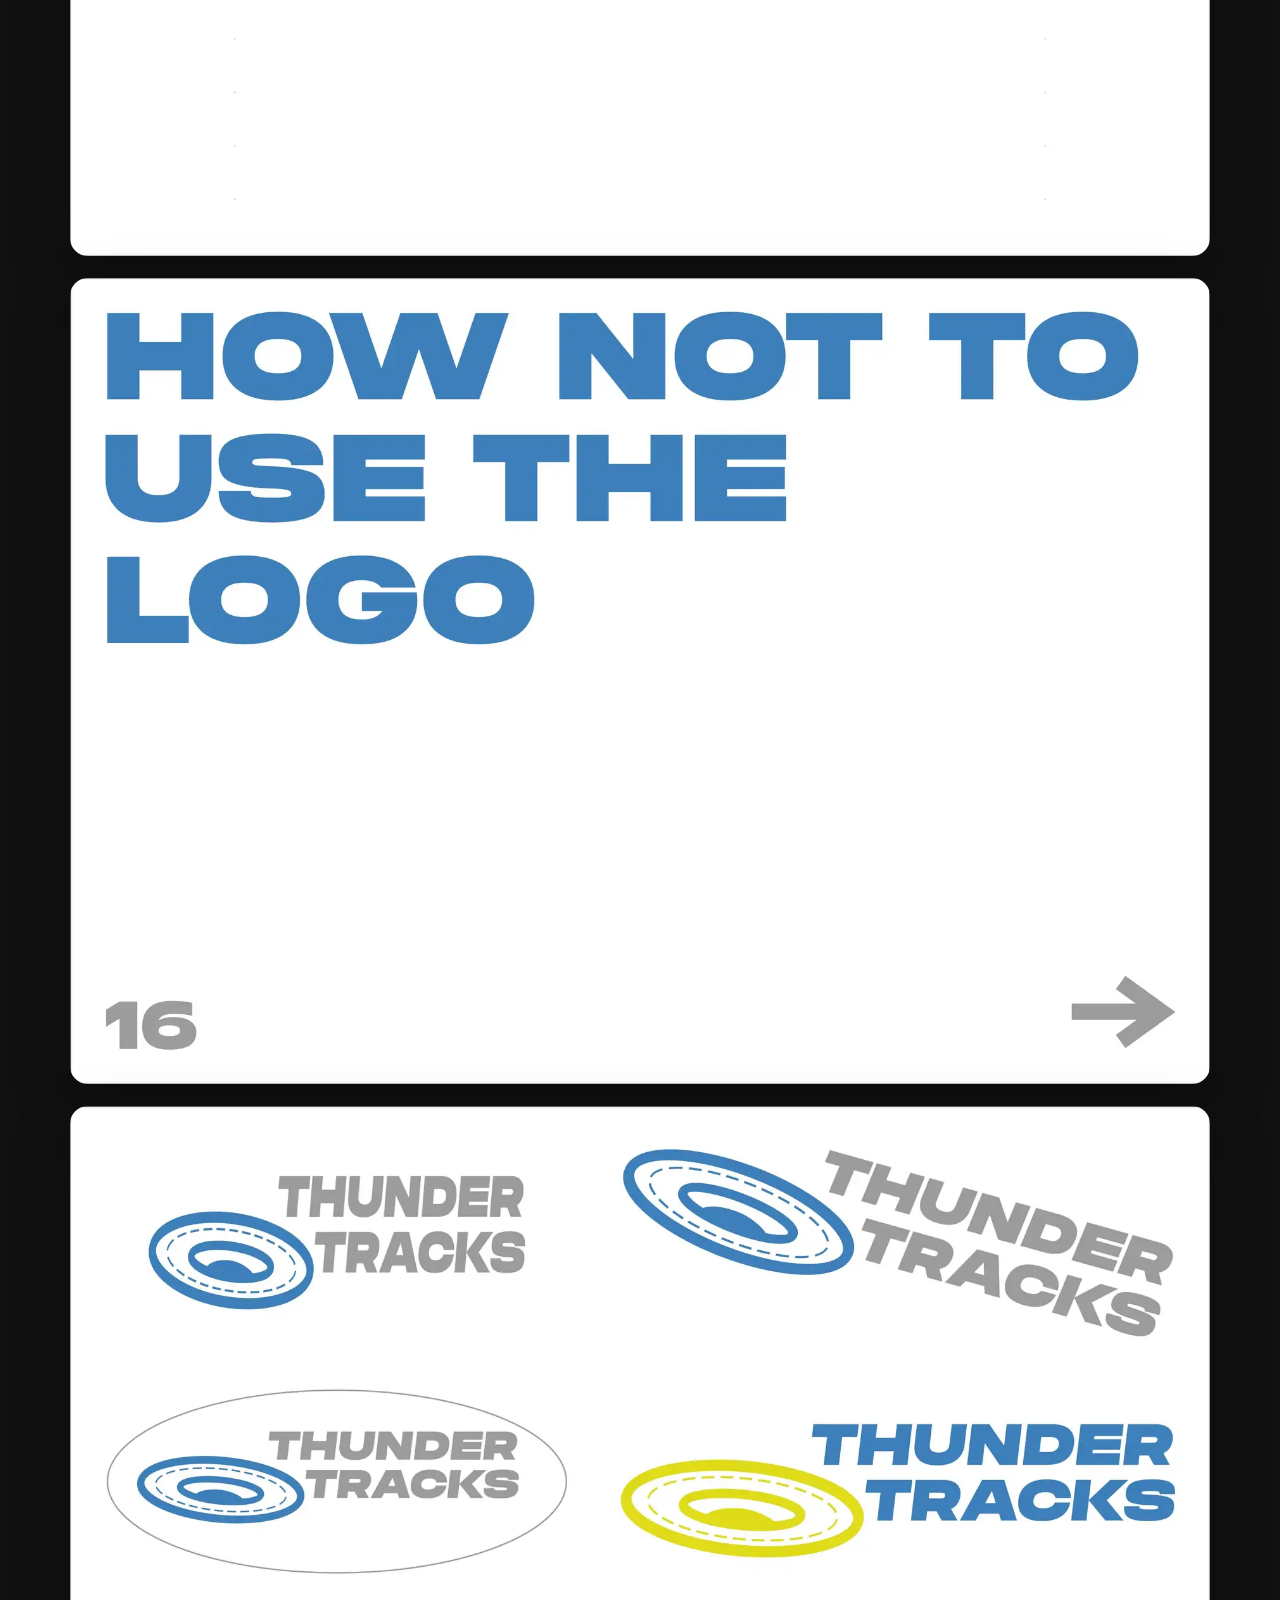
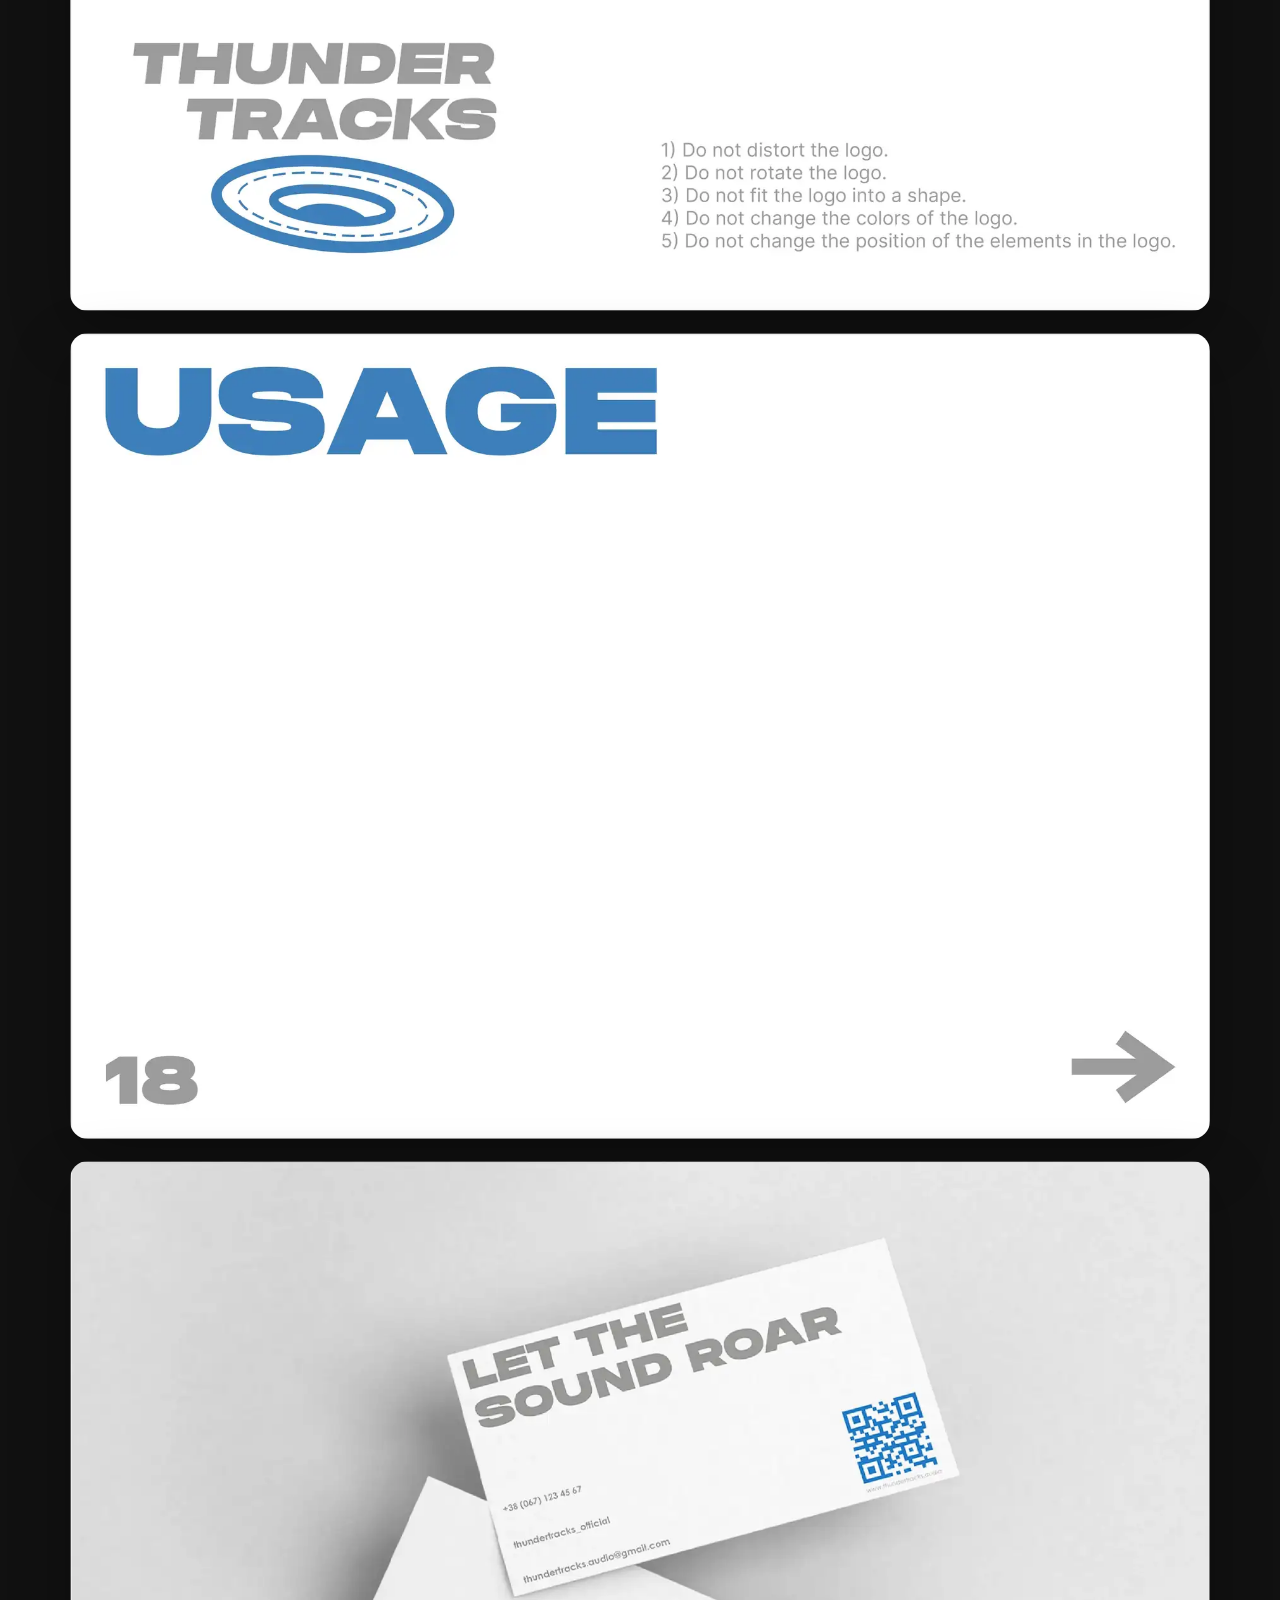
==== commit ad2bb27f: "Add files via upload" ====
--- a/index.html
+++ b/index.html
@@ -1,2082 +1,116 @@
 <!DOCTYPE html>
+
 <html lang="en">
 <head>
-  <meta charset="UTF-8" />
-  <meta name="viewport" content="width=device-width, initial-scale=1.0" />
-  <title>Daniil Katan — Portfolio</title>
-  <meta name="description" content="Portfolio website for Daniil Katan, Brand Designer based in Prague, Czechia." />
-  <link rel="stylesheet" href="styles.css?v=20260710-rounded-2-6">
-
-
-
-
-
-
-
-
-
-
-
-
-
-
-
-
-
-
-
-
-
-
-
-
-
-
-
-
-
-
-
+<meta charset="utf-8"/>
+<meta content="width=device-width, initial-scale=1.0" name="viewport"/>
+<title>ThunderTracks — Mini Brand Guidelines</title>
+  <link rel="stylesheet" href="./thundertracks-guidelines.css" />
 </head>
 <body>
-  <div id="home-page" class="site-page active">
-    <header class="nav">
-      <div class="nav-inner">
-        <a href="#top" class="brand">Daniil Katan</a>
-        <div class="nav-links">
-          <a href="#work"><span data-i18n="nav.work">Work</span></a>
-          <a href="#skills"><span data-i18n="nav.skills">Skills</span></a>
-          <a href="#about"><span data-i18n="nav.about">About</span></a>
-          <a href="#contact"><span data-i18n="nav.contactShort">Contact</span></a>
-        </div>
-        <div class="nav-right">
-          <div class="lang-switch" aria-label="Language switcher">
-            <button class="lang-btn active" data-lang="en" type="button">EN</button>
-            <button class="lang-btn" data-lang="cs" type="button">CZ</button>
-            <button class="lang-btn" data-lang="uk" type="button">UA</button>
-          </div>
-          <a class="button" href="mailto:dkatan14@gmail.com" data-i18n="nav.contact" id="contact-trigger">Get in touch</a>
-        </div>
-      </div>
-    </header>
+<header class="topbar">
+<div class="topbar-inner">
+<a class="back" href="../index.html#work" data-i18n="back">← Back to portfolio</a>
+<div class="nav-right">
+<div class="lang-switch" aria-label="Language switcher">
+<button class="lang-btn active" data-lang="en" type="button">EN</button>
+<button class="lang-btn" data-lang="cs" type="button">CZ</button>
+<button class="lang-btn" data-lang="uk" type="button">UA</button>
+</div>
+<a class="button" href="https://www.behance.net/katan-daniil" target="_blank" rel="noreferrer">Behance ↗</a>
+</div>
+</div>
+</header>
+<main>
+<section class="hero">
+<p class="eyebrow" data-i18n="eyebrow">06 · Guidelines</p>
+<h1 data-i18n-html="title">ThunderTracks<br/>Mini Brand Guidelines</h1>
+<p class="desc" data-i18n-html="desc"><strong>ThunderTracks is a brand built around one simple idea: sound as movement.</strong><br/><br/>
+The visual identity combines the symbolism of an audio speaker and a road track to express power, speed, and freedom.<br/><br/>
+This mini brand guideline defines the core elements of the identity — logo system, typography, colors, usage rules, and applications across print, digital media, and merchandise — ensuring a consistent visual language across every touchpoint.</p>
+</section>
+<section aria-label="ThunderTracks guidelines pages" class="gallery">
+<img alt="ThunderTracks brand guidelines page 1" loading="lazy" src="./thundertracks-guidelines-01.webp" data-fallback="../guidelines_assets/thundertracks-guidelines-01.webp"/>
+<img alt="ThunderTracks brand guidelines page 2" loading="lazy" src="./thundertracks-guidelines-02.webp" data-fallback="../guidelines_assets/thundertracks-guidelines-02.webp"/>
+<img alt="ThunderTracks brand guidelines page 3" loading="lazy" src="./thundertracks-guidelines-03.webp" data-fallback="../guidelines_assets/thundertracks-guidelines-03.webp"/>
+<img alt="ThunderTracks brand guidelines page 4" loading="lazy" src="./thundertracks-guidelines-04.webp" data-fallback="../guidelines_assets/thundertracks-guidelines-04.webp"/>
+<img alt="ThunderTracks brand guidelines page 5" loading="lazy" src="./thundertracks-guidelines-05.webp" data-fallback="../guidelines_assets/thundertracks-guidelines-05.webp"/>
+<img alt="ThunderTracks brand guidelines page 6" loading="lazy" src="./thundertracks-guidelines-06.webp" data-fallback="../guidelines_assets/thundertracks-guidelines-06.webp"/>
+<img alt="ThunderTracks brand guidelines page 7" loading="lazy" src="./thundertracks-guidelines-07.webp" data-fallback="../guidelines_assets/thundertracks-guidelines-07.webp"/>
+<img alt="ThunderTracks brand guidelines page 8" loading="lazy" src="./thundertracks-guidelines-08.webp" data-fallback="../guidelines_assets/thundertracks-guidelines-08.webp"/>
+<img alt="ThunderTracks brand guidelines page 9" loading="lazy" src="./thundertracks-guidelines-09.webp" data-fallback="../guidelines_assets/thundertracks-guidelines-09.webp"/>
+<img alt="ThunderTracks brand guidelines page 10" loading="lazy" src="./thundertracks-guidelines-10.webp" data-fallback="../guidelines_assets/thundertracks-guidelines-10.webp"/>
+<img alt="ThunderTracks brand guidelines page 11" loading="lazy" src="./thundertracks-guidelines-11.webp" data-fallback="../guidelines_assets/thundertracks-guidelines-11.webp"/>
+<img alt="ThunderTracks brand guidelines page 12" loading="lazy" src="./thundertracks-guidelines-12.webp" data-fallback="../guidelines_assets/thundertracks-guidelines-12.webp"/>
+<img alt="ThunderTracks brand guidelines page 13" loading="lazy" src="./thundertracks-guidelines-13.webp" data-fallback="../guidelines_assets/thundertracks-guidelines-13.webp"/>
+<img alt="ThunderTracks brand guidelines page 14" loading="lazy" src="./thundertracks-guidelines-14.webp" data-fallback="../guidelines_assets/thundertracks-guidelines-14.webp"/>
+<img alt="ThunderTracks brand guidelines page 15" loading="lazy" src="./thundertracks-guidelines-15.webp" data-fallback="../guidelines_assets/thundertracks-guidelines-15.webp"/>
+<img alt="ThunderTracks brand guidelines page 16" loading="lazy" src="./thundertracks-guidelines-16.webp" data-fallback="../guidelines_assets/thundertracks-guidelines-16.webp"/>
+<img alt="ThunderTracks brand guidelines page 17" loading="lazy" src="./thundertracks-guidelines-17.webp" data-fallback="../guidelines_assets/thundertracks-guidelines-17.webp"/>
+<img alt="ThunderTracks brand guidelines page 18" loading="lazy" src="./thundertracks-guidelines-18.webp" data-fallback="../guidelines_assets/thundertracks-guidelines-18.webp"/>
+<img alt="ThunderTracks brand guidelines page 19" loading="lazy" src="./thundertracks-guidelines-19.webp" data-fallback="../guidelines_assets/thundertracks-guidelines-19.webp"/>
+<img alt="ThunderTracks brand guidelines page 20" loading="lazy" src="./thundertracks-guidelines-20.webp" data-fallback="../guidelines_assets/thundertracks-guidelines-20.webp"/>
+<img alt="ThunderTracks brand guidelines page 21" loading="lazy" src="./thundertracks-guidelines-21.webp" data-fallback="../guidelines_assets/thundertracks-guidelines-21.webp"/>
+</section>
+</main>
 
-    <main id="top">
-      <div class="hero">
-        <div>
-          <div class="pill"><span data-i18n="hero.pill">✦ Prague-based brand designer · Open to full-time & freelance</span></div>
-          <h1 data-i18n="hero.title">Brand Designer</h1>
-          <p class="hero-text">
-            <span data-i18n="hero.text">I build brand identities that make sense — visually and strategically.</span>
-          </p>
-          <div class="actions hero-actions">
-            <a class="button primary-cta" href="#work"><span data-i18n="hero.cta">View work ↗</span></a>
-            <a class="button secondary icon-btn" href="https://www.behance.net/katan-daniil" target="_blank" rel="noreferrer" aria-label="Behance" title="Behance">Bē</a>
-            <a class="button secondary icon-btn" href="https://www.linkedin.com/in/katangraph/" target="_blank" rel="noreferrer" aria-label="LinkedIn" title="LinkedIn">in</a>
-            <a class="button secondary icon-btn" href="https://www.instagram.com/atmosfera2978/" target="_blank" rel="noreferrer" aria-label="Instagram" title="Instagram">
-              <svg class="social-icon instagram-svg" viewBox="0 0 24 24" aria-hidden="true">
-                <rect x="3.2" y="3.2" width="17.6" height="17.6" rx="5.2" ry="5.2" fill="none" stroke="currentColor" stroke-width="2.6"/>
-                <circle cx="12" cy="12" r="4.15" fill="none" stroke="currentColor" stroke-width="2.6"/>
-                <circle cx="17.2" cy="6.8" r="1.35" fill="currentColor"/>
-              </svg>
-            </a>
-          </div>
-          <div class="meta">
-            <span><span data-i18n="meta.location">📍 Based in Czechia</span></span>
-            <span><span data-i18n="meta.worktype">💼 Office / hybrid preferred</span></span>
-            <span><span data-i18n="meta.focus">🖥 Visual identity · Banners · Social media</span></span>
-          </div>
-        </div>
+<script>
+  var translations = {
+    en: {
+      back: "← Back to portfolio",
+      eyebrow: "06 · Guidelines",
+      title: "ThunderTracks<br>Mini Brand Guidelines",
+      desc: "<strong>ThunderTracks is a brand built around one simple idea: sound as movement.</strong><br><br>The visual identity combines the symbolism of an audio speaker and a road track to express power, speed, and freedom.<br><br>This mini brand guideline defines the core elements of the identity — logo system, typography, colors, usage rules, and applications across print, digital media, and merchandise — ensuring a consistent visual language across every touchpoint."
+    },
+    cs: {
+      back: "← Zpět na portfolio",
+      eyebrow: "06 · Guidelines",
+      title: "ThunderTracks<br>Mini Brand Guidelines",
+      desc: "<strong>ThunderTracks je značka postavená na jedné jednoduché myšlence: zvuk jako pohyb.</strong><br><br>Vizuální identita spojuje symboliku audio reproduktoru a jízdního pruhu silnice, aby vyjádřila sílu, rychlost a svobodu.<br><br>Tento mini brand guideline definuje základní prvky identity — logo systém, typografii, barvy, pravidla použití a aplikace napříč tiskem, digitálními médii a merchandisem — a zajišťuje jednotný vizuální jazyk na všech kontaktních bodech."
+    },
+    uk: {
+      back: "← Назад до портфоліо",
+      eyebrow: "06 · Гайдлайни",
+      title: "ThunderTracks<br>Міні брендбук",
+      desc: "<strong>ThunderTracks — бренд, побудований на одній простій ідеї: звук як рух.</strong><br><br>Візуальна айдентика поєднує символіку аудіодинаміка та дорожньої смуги, щоб виразити силу, швидкість і свободу.<br><br>Цей міні-брендбук визначає основні елементи айдентики — систему логотипу, типографіку, кольори, правила використання та застосування в друку, цифрових медіа і мерчі — забезпечуючи єдину візуальну мову в кожній точці контакту."
+    }
+  };
 
-        <div class="hero-card-wrap">
-          <div class="hero-glow"></div>
-          <div class="hero-card">
-            <div class="hero-visual">
-              <div class="visual-label">
-                <p class="eyebrow">Portfolio</p>
-                <h2><span data-i18n="hero.card">Brand systems for digital communication</span></h2>
-              </div>
-            </div>
-          </div>
-        </div>
-      </div>
+  function setLanguage(lang) {
+    var dictionary = translations[lang] || translations.en;
+    document.documentElement.lang = lang === "cs" ? "cs" : (lang === "uk" ? "uk" : "en");
+    document.querySelectorAll("[data-i18n]").forEach(function (el) {
+      var key = el.getAttribute("data-i18n");
+      if (dictionary[key]) el.textContent = dictionary[key];
+    });
+    document.querySelectorAll("[data-i18n-html]").forEach(function (el) {
+      var key = el.getAttribute("data-i18n-html");
+      if (dictionary[key]) el.innerHTML = dictionary[key];
+    });
+    document.querySelectorAll(".lang-btn").forEach(function (btn) {
+      btn.classList.toggle("active", btn.dataset.lang === lang);
+    });
+    localStorage.setItem("portfolio-language", lang);
+  }
 
-      <section id="work" class="section-alt">
-        <div class="container">
-          <div class="section-head">
-            <div>
-              <p class="eyebrow"><span data-i18n="work.eyebrow">Selected work</span></p>
-              <h2><span data-i18n="work.title">Work grouped by design direction</span></h2>
-            </div>
-            <p>
-              <span data-i18n="work.desc">A structured overview of my portfolio: brand identity, logo design, banners, animation, print design and brand guidelines.</span>
-            </p>
-          </div>
+  document.addEventListener("click", function (event) {
+    var langButton = event.target.closest(".lang-btn");
+    if (langButton) setLanguage(langButton.dataset.lang);
+  });
 
-          <div class="work-categories">
-            <div class="category-card category-large">
-              <a class="category-visual branding-visual category-card-link" href="#branding" aria-label="Open branding projects"></a>
-              <div class="category-content">
-                <p class="category-label"><span data-i18n="work.branding.label">01 · Branding</span></p>
-                <a class="category-title-link" href="#branding"><h3 data-i18n="work.branding.title">Brand identity</h3></a>
-                <p>
-                  <span data-i18n="work.branding.desc">Full identity systems — logo, typography, color and packaging working as one consistent voice, not a set of separate decisions.</span>
-                </p>
-                <div class="project-list">
-                  <span>SØLVE</span>
-                  <span>BREWE</span>
-                  <span>ORBIX</span>
-                  <span>THUNDERTRACKS</span>
-                </div>
-                <a class="case-link" href="#branding"><span data-i18n="work.branding.cta">Open branding projects ↗</span></a>
-              </div>
-            </div>
-
-            <div class="category-card">
-              <a class="category-visual logo-visual category-card-link" href="#logos" aria-label="Open logo projects"></a>
-              <div class="category-content">
-                <p class="category-label"><span data-i18n="work.logos.label">02 · Logos</span></p>
-                <a class="category-title-link" href="#logos"><h3><span data-i18n="work.logos.title">Logo design & explorations</span></h3></a>
-                <p><span data-i18n="work.logos.desc">Marks and wordmarks built around one clear idea, designed to stay recognizable at any size or context.</span></p>
-                <div class="project-list"><span>NeuraPal</span><span>SMAKOTA</span><span>Rust & Roar</span><span>WAGGYTAILS</span></div>
-                <a class="case-link" href="#logos"><span data-i18n="work.logos.cta">Open logo projects ↗</span></a>
-              </div>
-            </div>
-
-            <div class="category-card">
-              <div class="category-visual banners-visual" style="background-image:url('assets/asset_003_ea91e6477e.webp');background-size:cover;background-position:center 32%;background-repeat:no-repeat;"></div>
-              <div class="category-content">
-                <p class="category-label"><span data-i18n="work.banners.label">03 · Banners</span></p>
-                <a class="category-title-link" href="#banners"><h3><span data-i18n="work.banners.title">Digital ads & social media visuals</span></h3></a>
-                <p><span data-i18n="work.banners.desc">Campaign visuals built for the scroll — clear hierarchy and a message that lands before the thumb moves on.</span></p>
-                <div class="project-list"><span>Speak With Confidence</span><span>Future of Work</span><span>Consumer Campaigns</span></div>
-                <a class="case-link" href="#banners"><span data-i18n="work.banners.cta">Open banner projects ↗</span></a>
-              </div>
-            </div>
-
-            
-<div class="category-card">
-  <a class="category-card-link animation-card-link" href="#animation" aria-label="Open animation projects">
-    <div class="work-visual animation-visual thunder-preview-card">
-  <img src="animation_assets/thundertracks-preview.webp" alt="ThunderTracks logo preview">
-</div>
-    <div class="category-content">
-      <p class="category-label"><span data-i18n="work.animation.label">04 · Animation</span></p>
-      <h3><span data-i18n="work.animation.title">Motion identity &amp; logo animation</span></h3>
-      <p><span data-i18n="work.animation.desc">Logos in motion — using rhythm and timing to extend an identity rather than just decorate it.</span></p>
-      <div class="project-list">
-        <span>BREWE</span>
-        <span>THUNDERTRACKS</span>
-        <span>SMAKOTA</span>
-        <span>SØLVE</span>
-      </div>
-      <span class="case-link"><span data-i18n="work.animation.cta">Open animation projects ↗</span></span>
-    </div>
-  </a>
-</div>
-
-            <a class="category-card category-link-card print-category-card" href="#print" aria-label="Open print projects">
-              <div class="category-visual print-visual print-preview-final">
-                <img src="print_assets/nura-card-preview.webp" alt="NURA functional beverage cans preview">
-              </div>
-              <div class="category-content">
-                <p class="category-label"><span data-i18n="work.print.label">05 · Print design</span></p>
-                <h3><span data-i18n="work.print.title">Printed materials &amp; packaging</span></h3>
-                <p><span data-i18n="work.print.desc">Packaging and print systems designed to carry a brand off-screen, where structure and shelf presence do the talking.</span></p>
-                <div class="project-list"><span>MunchVerse</span><span>NURA</span></div>
-                <span class="case-link"><span data-i18n="work.print.cta">Open print projects ↗</span></span>
-              </div>
-            </a>
-
-<a class="category-card category-link-card category-guidelines" href="thundertracks-guidelines/" aria-label="Open ThunderTracks brand guidelines">
-              <div class="category-visual guidelines-visual guidelines-preview-clean"></div>
-              <div class="category-content">
-                <p class="category-label"><span data-i18n="work.guidelines.label">06 · Guidelines</span></p>
-                <h3><span data-i18n="work.guidelines.title">Mini brand guidelines</span></h3>
-                <p><span data-i18n="work.guidelines.desc">A closer look at how one identity holds together — logo logic, typography, color and the rules that keep it consistent everywhere.</span></p>
-                <div class="project-list"><span>Logo rules</span><span>Color system</span><span>Typography</span><span>Applications</span></div>
-                <span class="case-link"><span data-i18n="work.guidelines.cta">View brand guidelines ↗</span></span>
-              </div>
-            </a>
-          </div>
-        </div>
-      </section>
-
-      <section id="skills">
-        <div class="container">
-          <div class="skills-layout">
-            <div class="skills-intro">
-              <p class="eyebrow"><span data-i18n="skills.eyebrow">What I do</span></p>
-              <h2><span data-i18n="skills.title">Brand and visual design — from identity systems to campaign visuals</span></h2>
-              <p><span data-i18n="skills.desc">I design brand identities, campaign visuals and everything in between — built to communicate, not just to look good.</span></p>
-            </div>
-
-            <div class="service-grid">
-              <div class="service"><div class="service-icon">✒️</div><h3><span data-i18n="service.brand.title">Brand Identity</span></h3><p><span data-i18n="service.brand.desc">Logo concepts, visual identity systems, typography, colors and basic guidelines.</span></p></div>
-              <div class="service"><div class="service-icon">🖼️</div><h3><span data-i18n="service.banners.title">Digital & Campaign Visuals</span></h3><p><span data-i18n="service.banners.desc">Advertising banners, social media creatives and campaign graphics.</span></p></div>
-              <div class="service service-wide"><div class="service-icon">📄</div><h3><span data-i18n="service.print.title">Print & Presentations</span></h3><p><span data-i18n="service.print.desc">Print layouts, posters, packaging concepts and clean presentation visuals.</span></p></div>
-            </div>
-          </div>
-
-          <div class="tools-box">
-            <h3 data-i18n="tools.title">Tools</h3>
-            <div class="tools">
-              <span class="tool">Adobe Photoshop</span>
-              <span class="tool">Adobe Illustrator</span>
-              <span class="tool">Adobe InDesign</span>
-              <span class="tool">Figma</span>
-            </div>
-          </div>
-        </div>
-      </section>
-
-      <section id="about" class="section-alt">
-        <div class="container about">
-          <div class="about-wrap">
-            <div class="about-glow"></div>
-            <div class="about-card">
-              <img class="about-photo" src="assets/asset_009_d5d4e0015e.webp" alt="Daniil Katan, brand designer">
-              <div class="about-overlay">
-                <p class="eyebrow">About</p>
-                <h3>Daniil Katan</h3>
-                <p><span data-i18n="about.short">Brand Designer based in Prague, Czechia.</span></p>
-              </div>
-            </div>
-          </div>
-          <div class="about-copy">
-            <h2><span data-i18n="about.title">I tend to look for the logic behind a visual decision — what it communicates, not just how it looks.</span></h2>
-            <p><span data-i18n="about.p1">I'm a brand designer based in Czechia, focused on visual identity systems — from a single logo to a full brand language. My portfolio spans identity work across beauty, tech, food and audio, each one built around its own brand logic, not just aesthetics.</span></p>
-            <p><span data-i18n="about.p2">I create design systems that adapt across digital, social and print formats, and I'm looking for a team where I can grow as a systematic thinker, work on real projects, and learn from experienced designers.</span></p>
-          </div>
-        </div>
-      </section>
-
-      <section id="contact" class="contact">
-        <div class="container">
-          <div class="contact-box">
-            <div class="contact-grid">
-              <div>
-                <p class="eyebrow">Contact</p>
-                <h2><span data-i18n="contact.title">Let’s work together</span></h2>
-                <p><span data-i18n="contact.desc">Based in Czechia. Open to full-time and freelance opportunities.</span></p>
-              </div>
-              <div class="contact-actions">
-                <a class="button" href="mailto:dkatan14@gmail.com">✉️ dkatan14@gmail.com ↗</a>
-                <a class="button secondary" href="https://www.linkedin.com/in/katangraph/" target="_blank" rel="noreferrer">LinkedIn ↗</a>
-                <a class="button secondary" href="https://www.behance.net/katan-daniil" target="_blank" rel="noreferrer">Behance ↗</a>
-                <a class="button secondary" href="https://www.instagram.com/atmosfera2978?utm_source=qr&amp;igsh=MTM3aHhqcmp3ZzhhbQ==" target="_blank" rel="noreferrer">Instagram ↗</a>
-              </div>
-            </div>
-          </div>
-        </div>
-      </section>
-    </main>
-
-    <footer><span data-i18n="footer">© 2026 Daniil Katan. Brand Designer.</span></footer>
-  </div>
-
-  <div id="branding-page" class="site-page branding-page">
-    <header class="nav">
-      <div class="nav-inner">
-        <a href="#work" class="back-link"><span data-i18n="back">← Back to portfolio</span></a>
-        <div class="nav-right">
-          <div class="lang-switch" aria-label="Language switcher">
-            <button class="lang-btn active" data-lang="en" type="button">EN</button>
-            <button class="lang-btn" data-lang="cs" type="button">CZ</button>
-            <button class="lang-btn" data-lang="uk" type="button">UA</button>
-          </div>
-          <a class="button secondary" href="https://www.behance.net/katan-daniil" target="_blank" rel="noreferrer">Behance ↗</a>
-        </div>
-      </div>
-    </header>
-
-    <main>
-      <section class="branding-hero">
-        <p class="eyebrow" data-i18n="branding.eyebrow">Branding</p>
-        <h1 data-i18n="branding.title">Brand identity projects</h1>
-        <p><span data-i18n="branding.desc">A selected set of identity projects focused on logo systems, visual language, typography, color, packaging and brand applications.</span></p>
-      </section>
-
-      <section class="branding-projects">
-        <article class="brand-project">
-          <div class="brand-preview"><img src="assets/asset_010_ad7b8f6004.webp" alt="SØLVE skincare branding preview"></div>
-          <div class="brand-content">
-            <h2><span data-i18n="project.solve.title">SØLVE — Skincare Branding & Packaging Design</span></h2>
-            <p><span data-i18n="project.solve.p1">SØLVE is a premium skincare brand built on clarity, simplicity and conscious care. The brand focuses on essential formulas and a minimal approach to both product and design.</span></p>
-            <p><span data-i18n="project.solve.p2">Inspired by Scandinavian aesthetics, SØLVE avoids visual noise and unnecessary complexity. Its identity uses a muted skin-tone palette, soft typography and spacious compositions to create a calm, refined skincare experience.</span></p>
-            <div class="brand-manifesto"><span data-i18n="project.solve.manifesto">Care, simplified.</span></div>
-            <div class="tags"><span class="tag">Brand identity</span><span class="tag">Packaging</span><span class="tag">Skincare</span><span class="tag">Minimal design</span></div>
-            <div class="brand-actions"><a class="button" href="https://www.behance.net/gallery/246165703/SOELVE-Skincare-Branding-Packaging-Design" target="_blank" rel="noreferrer"><span data-i18n="project.view">View case on Behance ↗</span></a></div>
-          </div>
-        </article>
-
-        <article class="brand-project">
-          <div class="brand-preview"><img src="assets/asset_011_56d2897add.webp" alt="BREWE cafe brand identity preview"></div>
-          <div class="brand-content">
-            <h2><span data-i18n="project.brewe.title">BREWE — Cafe Brand Identity</span></h2>
-            <p><span data-i18n="project.brewe.p1">BREWE is a modern urban coffee shop built around a mindful approach to coffee and time. It rejects the rush and noise of the city, treating coffee not as a quick drink on the go, but as a calm daily ritual.</span></p>
-            <p><span data-i18n="project.brewe.p2">The brand's central idea is the journey: coffee's path from origin to brewing, and a person's path from the external rhythm of the city to an inner state of calm.</span></p>
-            <p><span data-i18n="project.brewe.p3">This idea is expressed through a consistent system of icons, where every stage of coffee preparation becomes part of one visual story running through every touchpoint with the brand. The goal was to create a visual system that conveys the brand's atmosphere without saying a single word about coffee.</span></p>
-            <div class="brand-manifesto"><span data-i18n="project.brewe.manifesto">Slow down. Focus. Brew.</span></div>
-            <div class="tags"><span class="tag">Cafe branding</span><span class="tag">Logo</span><span class="tag">Typography</span><span class="tag">Applications</span></div>
-            <div class="brand-actions"><a class="button" href="https://www.behance.net/gallery/242042405/BREWE-CAFE-BRAND-IDENTITY" target="_blank" rel="noreferrer"><span data-i18n="project.view">View case on Behance ↗</span></a></div>
-          </div>
-        </article>
-
-        <article class="brand-project">
-          <div class="brand-preview"><img src="assets/asset_012_b67b079d02.webp" alt="ORBIX AI brand identity preview"></div>
-          <div class="brand-content">
-            <h2><span data-i18n="project.orbix.title">ORBIX — AI Brand Identity</span></h2>
-            <p><span data-i18n="project.orbix.p1">ORBIX is a brand identity concept for an AI startup building tools for business process automation and computer vision. The main challenge was to make artificial intelligence feel not intimidating, but clear and approachable.</span></p>
-            <p><span data-i18n="project.orbix.p2">The logo combines two symbols: a loading indicator that reflects constant movement and growth, and a star at its center, standing for intelligence and the key point of the whole system. Together they form the image of a system in constant motion, rather than a static mark.</span></p>
-            <p><span data-i18n="project.orbix.p3">A gradient palette blending blue, pink and purple was chosen deliberately, instead of the dark neon aesthetic typical of tech brands. The goal was to convey innovation without excessive aggression — a brand that feels modern and trustworthy at the same time.</span></p>
-            <div class="brand-manifesto"><span data-i18n="project.orbix.manifesto">Intelligence in motion.</span></div>
-            <div class="tags"><span class="tag">AI</span><span class="tag">Brand system</span><span class="tag">Digital identity</span><span class="tag">Technology</span></div>
-            <div class="brand-actions"><a class="button" href="https://www.behance.net/gallery/238523535/ORBIX-AI-BRAND-IDENTITY-INTELLIGENCE-IN-MOTION" target="_blank" rel="noreferrer"><span data-i18n="project.view">View case on Behance ↗</span></a></div>
-          </div>
-        </article>
-
-        <article class="brand-project">
-          <div class="brand-preview"><img src="assets/asset_013_d6619394fd.webp" alt="THUNDERTRACKS subwoofer brand identity preview"></div>
-          <div class="brand-content">
-            <h2><span data-i18n="project.thunder.title">THUNDERTRACKS — Brand Identity for Subwoofers</span></h2>
-            <p><span data-i18n="project.thunder.p1">THUNDERTRACKS is a brand identity for a car audio brand producing subwoofers, speakers and amplifiers made for the road.</span></p>
-            <p><span data-i18n="project.thunder.p2">The logo combines two symbols in one mark: a speaker diffuser shown in perspective and a road lane. A subtle tilt creates a sense of forward motion — as if the sound is moving toward you, rather than staying static.</span></p>
-            <p><span data-i18n="project.thunder.p3">The combination of blue and grey makes the identity feel technological, precise and engineered. This is a brand that speaks not about noise, but about thoughtful engineering.</span></p>
-            <div class="brand-manifesto"><span data-i18n="project.thunder.manifesto">This is your sound. At full volume.</span></div>
-            <div class="tags"><span class="tag">Brand identity</span><span class="tag">Product branding</span><span class="tag">Music</span><span class="tag">Digital visuals</span></div>
-            <div class="brand-actions"><a class="button" href="https://www.behance.net/gallery/229830381/BRAND-IDENTITY-SUBWOOFERS-THUNDERTRACKS" target="_blank" rel="noreferrer"><span data-i18n="project.view">View case on Behance ↗</span></a></div>
-          </div>
-        </article>
-      </section>
-    </main>
-
-    <footer><span data-i18n="footer">© 2026 Daniil Katan. Brand Designer.</span></footer>
-  </div>
-
-
-  <div id="banners-page" class="site-page branding-page banner-page">
-    <header class="nav">
-      <div class="nav-inner">
-        <a href="#work" class="back-link"><span data-i18n="back">← Back to portfolio</span></a>
-        <div class="nav-right">
-          <div class="lang-switch" aria-label="Language switcher">
-            <button class="lang-btn active" data-lang="en" type="button">EN</button>
-            <button class="lang-btn" data-lang="cs" type="button">CZ</button>
-            <button class="lang-btn" data-lang="uk" type="button">UA</button>
-          </div>
-          <a class="button secondary" href="https://www.behance.net/katan-daniil" target="_blank" rel="noreferrer">Behance ↗</a>
-        </div>
-      </div>
-    </header>
-
-    <main>
-      <section class="branding-hero">
-        <p class="eyebrow" data-i18n="banners.eyebrow">Banners</p>
-        <h1 data-i18n="banners.title">Digital ads & social media visuals</h1>
-        <p><span data-i18n="banners.desc">A selected set of social media banners, advertising concepts and educational visuals focused on clear messaging, strong hierarchy and mobile-first communication.</span></p>
-      </section>
-
-      <section class="branding-projects">
-        <article class="brand-project">
-          <div class="brand-preview logo-slider-preview">
-            <div class="logo-carousel" data-logo-carousel="confidence">
-              <div class="logo-carousel-stage">
-                <button class="logo-carousel-arrow prev" type="button" onclick="changeLogoCarouselSlide('confidence', -1)" aria-label="Previous slide">‹</button>
-                <button class="open-slide-btn" type="button" onclick="openActiveLogoSlide('confidence')" aria-label="Open image full size" title="Open full size">
-                  <svg viewBox="0 0 24 24" aria-hidden="true" fill="none" stroke="currentColor" stroke-width="2.4" stroke-linecap="round" stroke-linejoin="round">
-                    <path d="M8 3H3v5"></path><path d="M3 3l7 7"></path><path d="M16 3h5v5"></path><path d="M21 3l-7 7"></path>
-                    <path d="M3 16v5h5"></path><path d="M3 21l7-7"></path><path d="M21 16v5h-5"></path><path d="M21 21l-7-7"></path>
-                  </svg>
-                </button>
-                <img class="logo-carousel-slide active" src="assets/asset_014_15018c37c2.webp" alt="Speak With Confidence — English Learning Campaign slide 1">
-                <img class="logo-carousel-slide" src="assets/asset_015_074336cf3d.webp" alt="Speak With Confidence — English Learning Campaign slide 2">
-                <img class="logo-carousel-slide" src="assets/asset_016_a167e66599.webp" alt="Speak With Confidence — English Learning Campaign slide 3">
-                <img class="logo-carousel-slide" src="assets/asset_017_cc0df85a3f.webp" alt="Speak With Confidence — English Learning Campaign slide 4">
-                <img class="logo-carousel-slide" src="assets/asset_018_ad39e0c933.webp" alt="Speak With Confidence — English Learning Campaign slide 5">
-                <button class="logo-carousel-arrow next" type="button" onclick="changeLogoCarouselSlide('confidence', 1)" aria-label="Next slide">›</button>
-                <div class="logo-carousel-dots">
-                  <button class="logo-carousel-dot active" type="button" onclick="goLogoCarouselSlide('confidence', 0)" aria-label="Go to Speak With Confidence — English Learning Campaign slide 1"></button>
-                  <button class="logo-carousel-dot" type="button" onclick="goLogoCarouselSlide('confidence', 1)" aria-label="Go to Speak With Confidence — English Learning Campaign slide 2"></button>
-                  <button class="logo-carousel-dot" type="button" onclick="goLogoCarouselSlide('confidence', 2)" aria-label="Go to Speak With Confidence — English Learning Campaign slide 3"></button>
-                  <button class="logo-carousel-dot" type="button" onclick="goLogoCarouselSlide('confidence', 3)" aria-label="Go to Speak With Confidence — English Learning Campaign slide 4"></button>
-                  <button class="logo-carousel-dot" type="button" onclick="goLogoCarouselSlide('confidence', 4)" aria-label="Go to Speak With Confidence — English Learning Campaign slide 5"></button>
-                </div>
-              </div>
-            </div>
-          </div>
-          <div class="brand-content">
-            <div>
-              <p class="eyebrow"><span data-i18n="banner.confidence.category">Instagram Educational Campaign</span></p>
-              <h2><span data-i18n="banner.confidence.title">Speak With Confidence — English Learning Campaign</span></h2>
-              <p><span data-i18n="banner.confidence.p1">Speak With Confidence is a series of Instagram banners designed to promote spoken English through confidence-based messaging rather than traditional grammar-focused advertising.</span></p>
-              <p><span data-i18n="banner.confidence.p2">The campaign uses bold typography, emotional triggers and relatable everyday situations to show how language skills create opportunities in work, travel and daily communication.</span></p>
-              <p class="manifesto"><span data-i18n="banner.confidence.statement">CONFIDENCE STARTS WITH COMMUNICATION.</span></p>
-              <div class="project-list">
-              <span>English Learning</span>
-              <span>Instagram Campaign</span>
-              <span>Social Media Design</span>
-              <span>Educational Marketing</span>
-              </div>
-            </div>
-          </div>
-        </article>
-
-        <article class="brand-project">
-          <div class="brand-preview logo-slider-preview">
-            <div class="logo-carousel" data-logo-carousel="futurework">
-              <div class="logo-carousel-stage">
-                <button class="logo-carousel-arrow prev" type="button" onclick="changeLogoCarouselSlide('futurework', -1)" aria-label="Previous slide">‹</button>
-                <button class="open-slide-btn" type="button" onclick="openActiveLogoSlide('futurework')" aria-label="Open image full size" title="Open full size">
-                  <svg viewBox="0 0 24 24" aria-hidden="true" fill="none" stroke="currentColor" stroke-width="2.4" stroke-linecap="round" stroke-linejoin="round">
-                    <path d="M8 3H3v5"></path><path d="M3 3l7 7"></path><path d="M16 3h5v5"></path><path d="M21 3l-7 7"></path>
-                    <path d="M3 16v5h5"></path><path d="M3 21l7-7"></path><path d="M21 16v5h-5"></path><path d="M21 21l-7-7"></path>
-                  </svg>
-                </button>
-                <img class="logo-carousel-slide active" src="assets/asset_019_13f8b74376.webp" alt="Future of Work — Technology & AI Content Design slide 1">
-                <img class="logo-carousel-slide" src="assets/asset_020_c1675cce58.webp" alt="Future of Work — Technology & AI Content Design slide 2">
-                <img class="logo-carousel-slide" src="assets/asset_021_a1395f5f5e.webp" alt="Future of Work — Technology & AI Content Design slide 3">
-                <img class="logo-carousel-slide" src="assets/asset_003_ea91e6477e.webp" alt="Future of Work — Technology & AI Content Design slide 4">
-                <button class="logo-carousel-arrow next" type="button" onclick="changeLogoCarouselSlide('futurework', 1)" aria-label="Next slide">›</button>
-                <div class="logo-carousel-dots">
-                  <button class="logo-carousel-dot active" type="button" onclick="goLogoCarouselSlide('futurework', 0)" aria-label="Go to Future of Work — Technology & AI Content Design slide 1"></button>
-                  <button class="logo-carousel-dot" type="button" onclick="goLogoCarouselSlide('futurework', 1)" aria-label="Go to Future of Work — Technology & AI Content Design slide 2"></button>
-                  <button class="logo-carousel-dot" type="button" onclick="goLogoCarouselSlide('futurework', 2)" aria-label="Go to Future of Work — Technology & AI Content Design slide 3"></button>
-                  <button class="logo-carousel-dot" type="button" onclick="goLogoCarouselSlide('futurework', 3)" aria-label="Go to Future of Work — Technology & AI Content Design slide 4"></button>
-                </div>
-              </div>
-            </div>
-          </div>
-          <div class="brand-content">
-            <div>
-              <p class="eyebrow"><span data-i18n="banner.future.category">LinkedIn Thought Leadership Visuals</span></p>
-              <h2><span data-i18n="banner.future.title">Future of Work — Technology & AI Content Design</span></h2>
-              <p><span data-i18n="banner.future.p1">Future of Work is a series of LinkedIn banners built around one editorial principle: strong ideas deserve strong visuals to match them.</span></p>
-              <p><span data-i18n="banner.future.p2">Each banner pairs one provocative idea — about programming, interfaces, artificial intelligence or automation — with a visual metaphor that makes it tangible: a keyboard key as a symbol of digital literacy, a monitor hanging from a crane hook as an image of digital architecture. The composition is built around expressive typography as the main visual element, while photography serves as context rather than decoration.</span></p>
-              <p><span data-i18n="banner.future.p3">The goal was to turn complex technology topics into something worth talking about — not to explain, but to make people think.</span></p>
-              <p class="manifesto"><span data-i18n="banner.future.statement">THE FUTURE BELONGS TO THOSE WHO ADAPT.</span></p>
-              <div class="project-list">
-              <span>AI Content</span>
-              <span>LinkedIn Design</span>
-              <span>Educational Visuals</span>
-              <span>Technology</span>
-              </div>
-            </div>
-          </div>
-        </article>
-
-        <article class="brand-project">
-          <div class="brand-preview logo-slider-preview">
-            <div class="logo-carousel" data-logo-carousel="consumer">
-              <div class="logo-carousel-stage">
-                <button class="logo-carousel-arrow prev" type="button" onclick="changeLogoCarouselSlide('consumer', -1)" aria-label="Previous slide">‹</button>
-                <button class="open-slide-btn" type="button" onclick="openActiveLogoSlide('consumer')" aria-label="Open image full size" title="Open full size">
-                  <svg viewBox="0 0 24 24" aria-hidden="true" fill="none" stroke="currentColor" stroke-width="2.4" stroke-linecap="round" stroke-linejoin="round">
-                    <path d="M8 3H3v5"></path><path d="M3 3l7 7"></path><path d="M16 3h5v5"></path><path d="M21 3l-7 7"></path>
-                    <path d="M3 16v5h5"></path><path d="M3 21l7-7"></path><path d="M21 16v5h-5"></path><path d="M21 21l-7-7"></path>
-                  </svg>
-                </button>
-                <img class="logo-carousel-slide active" src="assets/asset_023_d7d1e19486.webp" alt="Consumer Campaigns — Social Media Advertising Collection slide 1">
-                <img class="logo-carousel-slide" src="assets/asset_024_19a79437f8.webp" alt="Consumer Campaigns — Social Media Advertising Collection slide 2">
-                <img class="logo-carousel-slide" src="assets/asset_025_d70e090ab6.webp" alt="Consumer Campaigns — Social Media Advertising Collection slide 3">
-                <img class="logo-carousel-slide" src="assets/asset_026_69316c3f45.webp" alt="Consumer Campaigns — Social Media Advertising Collection slide 4">
-                
-                <img class="logo-carousel-slide" src="assets/asset_027_81060f6013.webp" alt="Consumer Campaigns slide 5">
-                <button class="logo-carousel-arrow next" type="button" onclick="changeLogoCarouselSlide('consumer', 1)" aria-label="Next slide">›</button>
-                <div class="logo-carousel-dots">
-                  <button class="logo-carousel-dot active" type="button" onclick="goLogoCarouselSlide('consumer', 0)" aria-label="Go to Consumer Campaigns — Social Media Advertising Collection slide 1"></button>
-                  <button class="logo-carousel-dot" type="button" onclick="goLogoCarouselSlide('consumer', 1)" aria-label="Go to Consumer Campaigns — Social Media Advertising Collection slide 2"></button>
-                  <button class="logo-carousel-dot" type="button" onclick="goLogoCarouselSlide('consumer', 2)" aria-label="Go to Consumer Campaigns — Social Media Advertising Collection slide 3"></button>
-                  <button class="logo-carousel-dot" type="button" onclick="goLogoCarouselSlide('consumer', 3)" aria-label="Go to Consumer Campaigns — Social Media Advertising Collection slide 4"></button>
-                
-                  <button class="logo-carousel-dot" type="button" onclick="goLogoCarouselSlide('consumer', 4)" aria-label="Go to Consumer Campaigns slide 5"></button>
-                </div>
-              </div>
-            </div>
-          </div>
-          <div class="brand-content">
-            <div>
-              <p class="eyebrow"><span data-i18n="banner.consumer.category">Instagram Story Advertising</span></p>
-              <h2><span data-i18n="banner.consumer.title">Consumer Campaigns — Social Media Advertising Collection</span></h2>
-              <p><span data-i18n="banner.consumer.p1">Consumer Campaigns is a series of Instagram Story ads created for consumer brands across fitness, wellness, food delivery, travel and home services.</span></p>
-              <p><span data-i18n="banner.consumer.p2">Each banner is built around one key audience insight — a need, a doubt, or a desired outcome. The visual hierarchy flows top to bottom: the headline stops the eye, the body copy unfolds the idea, and the call to action completes the communication. Photography and typography are adapted to each category — energetic and expressive for fitness, soft and minimal for wellness, warm and friendly for food delivery.</span></p>
-              <p><span data-i18n="banner.consumer.p3">Every project followed the same constraint: stop the user within three seconds, land the main idea, and prompt them to act.</span></p>
-              <p class="manifesto"><span data-i18n="banner.consumer.statement">ATTENTION FIRST. ACTION SECOND.</span></p>
-              <div class="project-list">
-              <span>Story Ads</span>
-              <span>Consumer Brands</span>
-              <span>Performance Creative</span>
-              <span>Social Media Marketing</span>
-              </div>
-            </div>
-          </div>
-        </article>
-      </section>
-    </main>
-    <footer><span data-i18n="footer">© 2026 Daniil Katan. Brand Designer.</span></footer>
-  </div>
-
-
-  <div id="animation-page" class="site-page branding-page animation-page">
-    <header class="nav">
-      <div class="nav-inner">
-        <a href="#work" class="back-link"><span data-i18n="back">← Back to portfolio</span></a>
-        <div class="nav-right">
-          <div class="lang-switch" aria-label="Language switcher">
-            <button class="lang-btn active" data-lang="en" type="button">EN</button>
-            <button class="lang-btn" data-lang="cs" type="button">CZ</button>
-            <button class="lang-btn" data-lang="uk" type="button">UA</button>
-          </div>
-          <a class="button secondary" href="https://www.behance.net/katan-daniil" target="_blank" rel="noreferrer">Behance ↗</a>
-        </div>
-      </div>
-    </header>
-
-    <main>
-      <section class="branding-hero">
-        <p class="eyebrow"><span data-i18n="animation.eyebrow">Animation</span></p>
-        <h1><span data-i18n="animation.title">Motion identity & logo animation</span></h1>
-        <p><span data-i18n="animation.desc">A selected set of motion pieces that extend brand identity into rhythm, movement and animated communication.</span></p>
-      </section>
-
-      <section class="branding-projects">
-        
-        <article class="brand-project animation-project">
-          <div class="brand-preview animation-preview"><video class="animation-media" poster="animation_assets/brewe.webp" controls autoplay muted loop playsinline preload="auto"><source src="animation_assets/brewe.mp4" type="video/mp4"></video></div>
-          <div class="brand-content">
-            <div>
-              <p class="eyebrow"><span data-i18n="animation.brewe.eyebrow">Cafe brand motion system</span></p>
-              <h2><span data-i18n="animation.brewe.title">BREWE — Motion Identity for a Modern Cafe</span></h2>
-              <p><span data-i18n="animation.brewe.p1">BREWE is a modern urban cafe concept built around mindful coffee consumption — not coffee as a quick drink, but as a calm daily ritual.</span></p>
-              <p><span data-i18n="animation.brewe.p2">The motion language supports the idea of a journey: from the noise of the city to a slower, focused inner rhythm. Minimal movement, restrained graphics and clean typography reduce visual noise and create a feeling of pause.</span></p>
-              <p class="manifesto"><span data-i18n="animation.brewe.manifesto">SLOW DOWN. FOCUS. BREW.</span></p>
-              <div class="project-list">
-                <span data-i18n="animation.brewe.tag1">Logo animation</span>
-<span data-i18n="animation.brewe.tag2">Cafe branding</span>
-<span data-i18n="animation.brewe.tag3">Minimal motion</span>
-<span data-i18n="animation.brewe.tag4">Ritual concept</span>
-              </div>
-              
-            </div>
-          </div>
-        </article>
-        
-        <article class="brand-project animation-project">
-          <div class="brand-preview animation-preview"><video class="animation-media" poster="animation_assets/thundertracks.webp" controls autoplay muted loop playsinline preload="auto"><source src="animation_assets/thundertracks.mp4" type="video/mp4"></video></div>
-          <div class="brand-content">
-            <div>
-              <p class="eyebrow"><span data-i18n="animation.thunder.eyebrow">Audio brand logo animation</span></p>
-              <h2><span data-i18n="animation.thunder.title">THUNDERTRACKS — Sound in Motion</span></h2>
-              <p><span data-i18n="animation.thunder.p1">ThunderTracks is a brand for powerful vehicle audio equipment — subwoofers, speakers and amplifiers. The identity combines the symbols of a speaker and a road track.</span></p>
-              <p><span data-i18n="animation.thunder.p2">The animation translates movement, bass and driving energy into a clean visual rhythm. It feels like a sound route: a road built from waves and a frequency that pulls motion forward.</span></p>
-              <p class="manifesto"><span data-i18n="animation.thunder.manifesto">SOUND THAT MOVES THE ROAD.</span></p>
-              <div class="project-list">
-                <span data-i18n="animation.thunder.tag1">Logo animation</span>
-<span data-i18n="animation.thunder.tag2">Audio brand</span>
-<span data-i18n="animation.thunder.tag3">Dynamic identity</span>
-<span data-i18n="animation.thunder.tag4">Motion symbol</span>
-              </div>
-              
-            </div>
-          </div>
-        </article>
-        
-        <article class="brand-project animation-project">
-          <div class="brand-preview animation-preview"><video class="animation-media" poster="animation_assets/smakota.webp" controls autoplay muted loop playsinline preload="auto"><source src="animation_assets/smakota.mp4" type="video/mp4"></video></div>
-          <div class="brand-content">
-            <div>
-              <p class="eyebrow"><span data-i18n="animation.smakota.eyebrow">Gastronomic logo motion</span></p>
-              <h2><span data-i18n="animation.smakota.title">SMAKOTA — Cultural Detail in Motion</span></h2>
-              <p><span data-i18n="animation.smakota.p1">SMAKOTA’s animation was created to emphasize the connection between modern design and ethnic visual motifs.</span></p>
-              <p><span data-i18n="animation.smakota.p2">Smooth transitions, restrained effects and calm movement focus attention on the central symbol, reflecting the atmosphere of a gastronomic space where taste, care and aesthetics matter.</span></p>
-              <p class="manifesto"><span data-i18n="animation.smakota.manifesto">CALM MOTION. CULTURAL CHARACTER.</span></p>
-              <div class="project-list">
-                <span data-i18n="animation.smakota.tag1">Logo animation</span>
-<span data-i18n="animation.smakota.tag2">Gastronomy</span>
-<span data-i18n="animation.smakota.tag3">Ethnic motifs</span>
-<span data-i18n="animation.smakota.tag4">Soft motion</span>
-              </div>
-              
-            </div>
-          </div>
-        </article>
-        
-        <article class="brand-project animation-project">
-          <div class="brand-preview animation-preview"><video class="animation-media" poster="animation_assets/solve.webp" controls autoplay muted loop playsinline preload="auto"><source src="animation_assets/solve.mp4" type="video/mp4"></video></div>
-          <div class="brand-content">
-            <div>
-              <p class="eyebrow"><span data-i18n="animation.solve.eyebrow">Skincare brand motion</span></p>
-              <h2><span data-i18n="animation.solve.title">SØLVE — Care, Simplified in Motion</span></h2>
-              <p><span data-i18n="animation.solve.p1">SØLVE is a conceptual skincare brand built on clarity, simplicity and conscious care. The motion direction follows the same idea of reduction.</span></p>
-              <p><span data-i18n="animation.solve.p2">Instead of aggressive movement or visual noise, the animation supports a calm premium feeling through controlled rhythm, soft transitions and spacious composition inspired by Scandinavian design.</span></p>
-              <p class="manifesto"><span data-i18n="animation.solve.manifesto">CARE, SIMPLIFIED.</span></p>
-              <div class="project-list">
-                <span data-i18n="animation.solve.tag1">Logo animation</span>
-<span data-i18n="animation.solve.tag2">Skincare</span>
-<span data-i18n="animation.solve.tag3">Minimal motion</span>
-<span data-i18n="animation.solve.tag4">Premium calm</span>
-              </div>
-              
-            </div>
-          </div>
-        </article>
-      </section>
-    </main>
-
-    <footer><span data-i18n="footer">© 2026 Daniil Katan. Brand Designer.</span></footer>
-  </div>
-
-
-
-
-
-  
-  <div id="print-page" class="site-page branding-page print-page">
-    <header class="nav">
-      <div class="nav-inner">
-        <a href="#work" class="back-link"><span data-i18n="back">← Back to portfolio</span></a>
-        <div class="nav-right">
-          <div class="lang-switch" aria-label="Language switcher">
-            <button class="lang-btn active" data-lang="en" type="button">EN</button>
-            <button class="lang-btn" data-lang="cs" type="button">CZ</button>
-            <button class="lang-btn" data-lang="uk" type="button">UA</button>
-          </div>
-          <a class="button secondary" href="https://www.behance.net/katan-daniil" target="_blank" rel="noreferrer">Behance ↗</a>
-        </div>
-      </div>
-    </header>
-
-    <main>
-      <section class="branding-hero">
-        <p class="eyebrow"><span data-i18n="print.eyebrow">PRINT DESIGN</span></p>
-        <h1><span data-i18n="print.title">Printed materials &amp; packaging</span></h1>
-        <p><span data-i18n="print.desc">Packaging systems and printed brand materials created to turn visual identity into tangible product experiences.</span></p>
-      </section>
-
-      <section class="branding-projects print-projects">
-        <article class="brand-project print-project">
-          <div class="brand-preview print-preview">
-            <div class="print-slider-wrap">
-<button class="print-zoom-btn" type="button" aria-label="Open image"><svg viewBox="0 0 24 24" aria-hidden="true" fill="none" stroke="currentColor" stroke-width="2.4" stroke-linecap="round" stroke-linejoin="round">
-<path d="M8 3H3v5"></path><path d="M3 3l7 7"></path><path d="M16 3h5v5"></path><path d="M21 3l-7 7"></path>
-<path d="M3 16v5h5"></path><path d="M3 21l7-7"></path><path d="M21 16v5h-5"></path><path d="M21 21l-7-7"></path>
-</svg></button>
-              <button class="print-slider-btn print-slider-prev" type="button" aria-label="Previous slide">‹</button>
-              <div class="print-slider">
-              <img class="rounded-portfolio-image" src="print_assets/munch-mockup.webp" alt="MunchVerse ChocoCore packaging mockup">
-              <img src="print_assets/munch-layout.webp" alt="MunchVerse packaging layout">
-            </div>
-              <button class="print-slider-btn print-slider-next" type="button" aria-label="Next slide">›</button>
-              <div class="print-dots"><button class="print-dot active" data-index="0" aria-label="Slide 1"></button><button class="print-dot" data-index="1" aria-label="Slide 2"></button></div>
-            </div>
-          </div>
-          <div class="brand-content">
-            <p class="eyebrow"><span data-i18n="print.munch.eyebrow">SNACK PACKAGING</span></p>
-            <h2><span data-i18n="print.munch.title">MunchVerse — Cosmic Snack Packaging</span></h2>
-            <p><span data-i18n="print.munch.p1">MunchVerse is a snack brand concept built around one idea: every flavor is its own planet. The packaging turns each cookie into an entire world — the ChocoCore flavor appears as a planet with a molten chocolate core, with an astronaut floating nearby for scale. The illustration does the storytelling: the character of each flavor comes through before the customer even reads a single word. The goal was to make the space theme feel both playful and appetizing — not science fiction, but a snack universe of its own.</span></p>
-            <p><span data-i18n="print.munch.p2">The project turns ordinary snacks into a small cosmic adventure through expressive packaging, playful illustration and a bright product story.</span></p>
-            <div class="project-list">
-              <span data-i18n="print.munch.tag1">Packaging</span>
-              <span data-i18n="print.munch.tag2">Snack brand</span>
-              <span data-i18n="print.munch.tag3">Illustration</span>
-              <span data-i18n="print.munch.tag4">Print layout</span>
-            </div>
-          </div>
-        </article>
-
-        <article class="brand-project print-project">
-          <div class="brand-preview print-preview">
-            <div class="print-slider-wrap">
-<button class="print-zoom-btn" type="button" aria-label="Open image"><svg viewBox="0 0 24 24" aria-hidden="true" fill="none" stroke="currentColor" stroke-width="2.4" stroke-linecap="round" stroke-linejoin="round">
-<path d="M8 3H3v5"></path><path d="M3 3l7 7"></path><path d="M16 3h5v5"></path><path d="M21 3l-7 7"></path>
-<path d="M3 16v5h5"></path><path d="M3 21l7-7"></path><path d="M21 16v5h-5"></path><path d="M21 21l-7-7"></path>
-</svg></button>
-              <button class="print-slider-btn print-slider-prev" type="button" aria-label="Previous slide">‹</button>
-              <div class="print-slider">
-              <img class="rounded-portfolio-image" src="print_assets/nura-lineup.webp" alt="NURA functional beverages lineup">
-              <img src="print_assets/nura-energy-layout.webp" alt="NURA Energy packaging layout">
-              <img class="rounded-portfolio-image" src="print_assets/nura-energy-mockup.webp" alt="NURA Energy can mockup">
-              <img src="print_assets/nura-relax-layout.webp" alt="NURA Relax packaging layout">
-              <img class="rounded-portfolio-image" src="print_assets/nura-relax-mockup.webp" alt="NURA Relax can mockup">
-              <img src="print_assets/nura-focus-layout.webp" alt="NURA Focus packaging layout">
-              <img class="rounded-portfolio-image" src="print_assets/nura-focus-mockup.webp" alt="NURA Focus can mockup">
-            </div>
-              <button class="print-slider-btn print-slider-next" type="button" aria-label="Next slide">›</button>
-              <div class="print-dots"><button class="print-dot active" data-index="0" aria-label="Slide 1"></button><button class="print-dot" data-index="1" aria-label="Slide 2"></button><button class="print-dot" data-index="2" aria-label="Slide 3"></button><button class="print-dot" data-index="3" aria-label="Slide 4"></button><button class="print-dot" data-index="4" aria-label="Slide 5"></button><button class="print-dot" data-index="5" aria-label="Slide 6"></button><button class="print-dot" data-index="6" aria-label="Slide 7"></button></div>
-            </div>
-          </div>
-          <div class="brand-content">
-            <p class="eyebrow"><span data-i18n="print.nura.eyebrow">FUNCTIONAL BEVERAGE PACKAGING</span></p>
-            <h2><span data-i18n="print.nura.title">NURA — Functional Beverages For Modern Performance</span></h2>
-            <p><span data-i18n="print.nura.p1">NURA is a functional beverage brand created for people who care not only about the amount of energy, but about the quality of their state.</span></p>
-            <p><span data-i18n="print.nura.p2">The system is built around three product modes — Energy, Focus and Relax — each represented by a distinct octopus mascot and a clear functional purpose.</span></p>
-            <div class="project-list">
-              <span data-i18n="print.nura.tag1">Packaging</span>
-              <span data-i18n="print.nura.tag2">Functional drinks</span>
-              <span data-i18n="print.nura.tag3">Mascot system</span>
-              <span data-i18n="print.nura.tag4">Brand identity</span>
-            </div>
-          </div>
-        </article>
-      </section>
-    </main>
-
-    <footer><span data-i18n="footer">© 2026 Daniil Katan. Brand Designer.</span></footer>
-  </div>
-
-<div id="logos-page" class="site-page branding-page logos-page">
-    <header class="nav">
-      <div class="nav-inner">
-        <a href="#work" class="back-link"><span data-i18n="back">← Back to portfolio</span></a>
-        <div class="nav-right">
-          <div class="lang-switch" aria-label="Language switcher">
-            <button class="lang-btn active" data-lang="en" type="button">EN</button>
-            <button class="lang-btn" data-lang="cs" type="button">CZ</button>
-            <button class="lang-btn" data-lang="uk" type="button">UA</button>
-          </div>
-          <a class="button secondary" href="https://www.behance.net/katan-daniil" target="_blank" rel="noreferrer">Behance ↗</a>
-        </div>
-      </div>
-    </header>
-
-    <main>
-      <section class="branding-hero">
-        <p class="eyebrow" data-i18n="logos.eyebrow">Logos</p>
-        <h1 data-i18n-html="logos.title"><span class="logo-title-line">Logo design</span><span class="logo-title-line">projects</span></h1>
-        <p><span data-i18n="logos.desc">A selected set of logo concepts focused on memorable symbols, mascot marks, custom typography and scalable visual ideas.</span></p>
-      </section>
-
-      <section class="branding-projects">
-        <article class="brand-project">
-          <div class="brand-preview logo-slider-preview">
-            <div class="logo-carousel" data-logo-carousel="neurapal">
-              <div class="logo-carousel-stage">
-                <button class="logo-carousel-arrow prev" type="button" onclick="changeLogoCarouselSlide('neurapal', -1)" aria-label="Previous slide">‹</button>
-                <button class="open-slide-btn" type="button" onclick="openActiveLogoSlide('neurapal')" aria-label="Open image full size" title="Open full size">
-                  <svg viewBox="0 0 24 24" aria-hidden="true" fill="none" stroke="currentColor" stroke-width="2.4" stroke-linecap="round" stroke-linejoin="round">
-                    <path d="M8 3H3v5"></path>
-                    <path d="M3 3l7 7"></path>
-                    <path d="M16 3h5v5"></path>
-                    <path d="M21 3l-7 7"></path>
-                    <path d="M3 16v5h5"></path>
-                    <path d="M3 21l7-7"></path>
-                    <path d="M21 16v5h-5"></path>
-                    <path d="M21 21l-7-7"></path>
-                  </svg>
-                </button>
-                <img class="logo-carousel-slide active" src="assets/asset_028_2c37f0a0e4.webp" alt="NeuraPal slide 1">
-                <img class="logo-carousel-slide" src="assets/asset_029_3eb15ce190.webp" alt="NeuraPal slide 2">
-                <img class="logo-carousel-slide" src="assets/asset_030_93cfd8be40.webp" alt="NeuraPal slide 3">
-                <img class="logo-carousel-slide" src="assets/asset_031_c5e1c02e8d.webp" alt="NeuraPal slide 4">
-                <button class="logo-carousel-arrow next" type="button" onclick="changeLogoCarouselSlide('neurapal', 1)" aria-label="Next slide">›</button>
-                <div class="logo-carousel-dots">
-              <button class="logo-carousel-dot active" type="button" onclick="goLogoCarouselSlide('neurapal', 0)" aria-label="Go to NeuraPal slide 1"></button>
-              <button class="logo-carousel-dot" type="button" onclick="goLogoCarouselSlide('neurapal', 1)" aria-label="Go to NeuraPal slide 2"></button>
-              <button class="logo-carousel-dot" type="button" onclick="goLogoCarouselSlide('neurapal', 2)" aria-label="Go to NeuraPal slide 3"></button>
-              <button class="logo-carousel-dot" type="button" onclick="goLogoCarouselSlide('neurapal', 3)" aria-label="Go to NeuraPal slide 4"></button>
-                </div>
-              </div>
-            </div>
-          </div>
-          <div class="brand-content">
-            <h2><span data-i18n="logo.neurapal.title">NeuraPal — Friendly AI Mascot Logo</span></h2>
-            <p><span data-i18n="logo.neurapal.p1">NeuraPal is a logo mascot concept for an AI companion that helps people with learning, work and everyday tasks. The goal was to make artificial intelligence feel simple, friendly and trustworthy.</span></p>
-            <p><span data-i18n="logo.neurapal.p2">The smiling robot combines technological details with soft, rounded forms. A blue color palette supports the feeling of reliability, digital clarity and accessibility.</span></p>
-            <div class="brand-manifesto"><span data-i18n="logo.neurapal.manifesto">AI with a friendly face.</span></div>
-            <div class="tags"><span class="tag">Mascot logo</span><span class="tag">AI</span><span class="tag">App icon</span><span class="tag">Friendly tech</span></div>
-          </div>
-        </article>
-
-        <article class="brand-project">
-
-          <div class="brand-preview logo-slider-preview">
-            <div class="logo-carousel" data-logo-carousel="smakota">
-              <div class="logo-carousel-stage">
-                <button class="logo-carousel-arrow prev" type="button" onclick="changeLogoCarouselSlide('smakota', -1)" aria-label="Previous slide">‹</button>
-                <button class="open-slide-btn" type="button" onclick="openActiveLogoSlide('smakota')" aria-label="Open image full size" title="Open full size">
-                  <svg viewBox="0 0 24 24" aria-hidden="true" fill="none" stroke="currentColor" stroke-width="2.4" stroke-linecap="round" stroke-linejoin="round">
-                    <path d="M8 3H3v5"></path>
-                    <path d="M3 3l7 7"></path>
-                    <path d="M16 3h5v5"></path>
-                    <path d="M21 3l-7 7"></path>
-                    <path d="M3 16v5h5"></path>
-                    <path d="M3 21l7-7"></path>
-                    <path d="M21 16v5h-5"></path>
-                    <path d="M21 21l-7-7"></path>
-                  </svg>
-                </button>
-                <img class="logo-carousel-slide active" src="assets/asset_032_30e58afa84.webp" alt="SMAKOTA slide 1">
-                <img class="logo-carousel-slide" src="assets/asset_033_2d0d7b4c59.webp" alt="SMAKOTA slide 2">
-                <img class="logo-carousel-slide" src="assets/asset_034_a086c10ee0.webp" alt="SMAKOTA slide 3">
-                <img class="logo-carousel-slide" src="assets/asset_035_f733c76052.webp" alt="SMAKOTA slide 4">
-                <button class="logo-carousel-arrow next" type="button" onclick="changeLogoCarouselSlide('smakota', 1)" aria-label="Next slide">›</button>
-                <div class="logo-carousel-dots">
-                  <button class="logo-carousel-dot active" type="button" onclick="goLogoCarouselSlide('smakota', 0)" aria-label="Go to SMAKOTA slide 1"></button>
-                  <button class="logo-carousel-dot" type="button" onclick="goLogoCarouselSlide('smakota', 1)" aria-label="Go to SMAKOTA slide 2"></button>
-                  <button class="logo-carousel-dot" type="button" onclick="goLogoCarouselSlide('smakota', 2)" aria-label="Go to SMAKOTA slide 3"></button>
-                  <button class="logo-carousel-dot" type="button" onclick="goLogoCarouselSlide('smakota', 3)" aria-label="Go to SMAKOTA slide 4"></button>
-                </div>
-              </div>
-            </div>
-          </div>
-          <div class="brand-content">
-            <h2><span data-i18n="logo.smakota.title">SMAKOTA — Gastronomic Logo Concept</span></h2>
-            <p><span data-i18n="logo.smakota.p1">SMAKOTA is a modern gastronomic space that combines a restaurant, local food market and tasting platform. The logo reinterprets Ukrainian culinary tradition through naturalness, aesthetics and local production.</span></p>
-            <p><span data-i18n="logo.smakota.p2">The mark combines strict geometric typography with an ornamental diamond symbol inspired by Ukrainian embroidery, grain and traditional textile geometry.</span></p>
-            <div class="brand-manifesto"><span data-i18n="logo.smakota.manifesto">Natural food with soul.</span></div>
-            <div class="tags"><span class="tag">Food branding</span><span class="tag">Custom typography</span><span class="tag">Ethnic symbol</span><span class="tag">Local identity</span></div>
-          </div>
-        </article>
-
-        <article class="brand-project">
-          <div class="brand-preview logo-slider-preview">
-            <div class="logo-carousel" data-logo-carousel="rustroar">
-              <div class="logo-carousel-stage">
-                <button class="logo-carousel-arrow prev" type="button" onclick="changeLogoCarouselSlide('rustroar', -1)" aria-label="Previous slide">‹</button>
-                <button class="open-slide-btn" type="button" onclick="openActiveLogoSlide('rustroar')" aria-label="Open image full size" title="Open full size">
-                  <svg viewBox="0 0 24 24" aria-hidden="true" fill="none" stroke="currentColor" stroke-width="2.4" stroke-linecap="round" stroke-linejoin="round">
-                    <path d="M8 3H3v5"></path>
-                    <path d="M3 3l7 7"></path>
-                    <path d="M16 3h5v5"></path>
-                    <path d="M21 3l-7 7"></path>
-                    <path d="M3 16v5h5"></path>
-                    <path d="M3 21l7-7"></path>
-                    <path d="M21 16v5h-5"></path>
-                    <path d="M21 21l-7-7"></path>
-                  </svg>
-                </button>
-                <img class="logo-carousel-slide active" src="assets/asset_036_42b6d2a8a9.webp" alt="Rust & Roar slide 1">
-                <img class="logo-carousel-slide" src="assets/asset_037_cdf9c33072.webp" alt="Rust & Roar slide 2">
-                <img class="logo-carousel-slide" src="assets/asset_038_2357a0954f.webp" alt="Rust & Roar slide 3">
-                <img class="logo-carousel-slide" src="assets/asset_039_12b992bf91.webp" alt="Rust & Roar slide 4">
-                <button class="logo-carousel-arrow next" type="button" onclick="changeLogoCarouselSlide('rustroar', 1)" aria-label="Next slide">›</button>
-                <div class="logo-carousel-dots">
-                  <button class="logo-carousel-dot active" type="button" onclick="goLogoCarouselSlide('rustroar', 0)" aria-label="Go to Rust & Roar slide 1"></button>
-                  <button class="logo-carousel-dot" type="button" onclick="goLogoCarouselSlide('rustroar', 1)" aria-label="Go to Rust & Roar slide 2"></button>
-                  <button class="logo-carousel-dot" type="button" onclick="goLogoCarouselSlide('rustroar', 2)" aria-label="Go to Rust & Roar slide 3"></button>
-                  <button class="logo-carousel-dot" type="button" onclick="goLogoCarouselSlide('rustroar', 3)" aria-label="Go to Rust & Roar slide 4"></button>
-                </div>
-              </div>
-            </div>
-          </div>
-          <div class="brand-content">
-            <h2><span data-i18n="logo.rust.title">Rust & Roar — Biker Mascot Emblem</span></h2>
-            <p><span data-i18n="logo.rust.p1">Rust & Roar is a logo concept built around strength, freedom and old-school biker character. The brand reflects the spirit of the road, roaring engines and uncompromising style.</span></p>
-            <p><span data-i18n="logo.rust.p2">The mascot uses a wolf-like character in a helmet and goggles to express instinct, aggression and speed. The circular composition references biker club emblems and road culture.</span></p>
-            <div class="brand-manifesto"><span data-i18n="logo.rust.manifesto">Fuel the ride.</span></div>
-            <div class="tags"><span class="tag">Mascot</span><span class="tag">Emblem</span><span class="tag">Biker style</span><span class="tag">Merch logo</span></div>
-          </div>
-        </article>
-
-        <article class="brand-project">
-          <div class="brand-preview logo-slider-preview">
-            <div class="logo-carousel" data-logo-carousel="waggytails">
-              <div class="logo-carousel-stage">
-                <button class="logo-carousel-arrow prev" type="button" onclick="changeLogoCarouselSlide('waggytails', -1)" aria-label="Previous slide">‹</button>
-                <button class="open-slide-btn" type="button" onclick="openActiveLogoSlide('waggytails')" aria-label="Open image full size" title="Open full size">
-                  <svg viewBox="0 0 24 24" aria-hidden="true" fill="none" stroke="currentColor" stroke-width="2.4" stroke-linecap="round" stroke-linejoin="round">
-                    <path d="M8 3H3v5"></path>
-                    <path d="M3 3l7 7"></path>
-                    <path d="M16 3h5v5"></path>
-                    <path d="M21 3l-7 7"></path>
-                    <path d="M3 16v5h5"></path>
-                    <path d="M3 21l7-7"></path>
-                    <path d="M21 16v5h-5"></path>
-                    <path d="M21 21l-7-7"></path>
-                  </svg>
-                </button>
-                <img class="logo-carousel-slide active" src="assets/asset_040_b3c0672a7b.webp" alt="WAGGYTAILS logo applied on pet apparel mockup">
-                <img class="logo-carousel-slide" src="assets/asset_041_e952013e12.webp" alt="WAGGYTAILS brand color palette">
-                <img class="logo-carousel-slide" src="assets/asset_042_00ab8e5a72.webp" alt="WAGGYTAILS full logo wordmark">
-                <img class="logo-carousel-slide" src="assets/asset_043_90928b9a69.webp" alt="WAGGYTAILS brand identity application">
-                <button class="logo-carousel-arrow next" type="button" onclick="changeLogoCarouselSlide('waggytails', 1)" aria-label="Next slide">›</button>
-                <div class="logo-carousel-dots">
-                  <button class="logo-carousel-dot active" type="button" onclick="goLogoCarouselSlide('waggytails', 0)" aria-label="Go to WAGGYTAILS slide 1"></button>
-                  <button class="logo-carousel-dot" type="button" onclick="goLogoCarouselSlide('waggytails', 1)" aria-label="Go to WAGGYTAILS slide 2"></button>
-                  <button class="logo-carousel-dot" type="button" onclick="goLogoCarouselSlide('waggytails', 2)" aria-label="Go to WAGGYTAILS slide 3"></button>
-                  <button class="logo-carousel-dot" type="button" onclick="goLogoCarouselSlide('waggytails', 3)" aria-label="Go to WAGGYTAILS slide 4"></button>
-                </div>
-              </div>
-            </div>
-          </div>
-          <div class="brand-content">
-            <h2><span data-i18n="logo.waggy.title">WAGGYTAILS — Playful Pet Brand Logo</span></h2>
-            <p><span data-i18n="logo.waggy.p1">WAGGYTAILS is a playful logo concept for a pet brand. The identity is built around soft typography, warmth and a friendly character that feels informal but still reliable.</span></p>
-            <p><span data-i18n="logo.waggy.p2">The letter A is transformed into a dog face, creating a memorable brand symbol that can work across bowls, collars, packaging, merchandise and social media.</span></p>
-            <div class="brand-manifesto"><span data-i18n="logo.waggy.manifesto">Friendly design for pet lovers.</span></div>
-            <div class="tags"><span class="tag">Mascot logo</span><span class="tag">Pet brand</span><span class="tag">Custom typography</span><span class="tag">Merch & packaging</span></div>
-          </div>
-        </article>
-      </section>
-    </main>
-
-    <footer><span data-i18n="footer">© 2026 Daniil Katan. Brand Designer.</span></footer>
-  </div>
-
-
-
-  
-  <div class="lightbox" id="lightbox" onclick="closeLightbox(event)">
-    <div class="lightbox-inner">
-      <div class="lightbox-toolbar">
-        <div class="lightbox-toolbar-left">Click outside or press Esc to close · mouse wheel to zoom</div>
-        <div class="lightbox-toolbar-right">
-          <button class="lightbox-tool" type="button" onclick="zoomOut()" aria-label="Zoom out">−</button>
-          <div class="lightbox-zoom-label" id="lightbox-zoom-label">100%</div>
-          <button class="lightbox-tool" type="button" onclick="zoomIn()" aria-label="Zoom in">+</button>
-          <button class="lightbox-tool" type="button" onclick="resetZoom()" aria-label="Reset zoom">↺</button>
-          <button class="lightbox-tool" type="button" onclick="closeLightbox()" aria-label="Close">×</button>
-        </div>
-      </div>
-      <div class="lightbox-stage" id="lightbox-stage">
-        <div class="lightbox-media" id="lightbox-media">
-          <button class="lightbox-nav prev" type="button" onclick="changeLightboxSlide(-1)" aria-label="Previous slide">‹</button>
-          <img class="lightbox-img" id="lightbox-img" src="" alt="Expanded project slide" onclick="toggleLightboxZoom()">
-          <button class="lightbox-nav next" type="button" onclick="changeLightboxSlide(1)" aria-label="Next slide">›</button>
-        </div>
-      </div>
-    </div>
-  </div>
-
-
-  <script>
-
-    const logoCarouselState = { neurapal: 0, smakota: 0, rustroar: 0, waggytails: 0, confidence: 0, futurework: 0, consumer: 0 };
-
-    function initSlider(slug) {
-      if (!(slug in logoCarouselState)) logoCarouselState[slug] = 0;
-      renderLogoCarousel(slug);
-    }
-
-    function renderLogoCarousel(slug) {
-      const root = document.querySelector('[data-logo-carousel="' + slug + '"]');
-      if (!root) return;
-      const slides = root.querySelectorAll('.logo-carousel-slide');
-      const dots = root.querySelectorAll('.logo-carousel-dot');
-      if (!slides.length) return;
-
-      const current = logoCarouselState[slug] || 0;
-      slides.forEach((slide, index) => {
-        slide.classList.toggle('active', index === current);
-      });
-      dots.forEach((dot, index) => {
-        dot.classList.toggle('active', index === current);
-      });
-    }
-
-    function changeLogoCarouselSlide(slug, direction) {
-      const root = document.querySelector('[data-logo-carousel="' + slug + '"]');
-      if (!root) return;
-      const slides = root.querySelectorAll('.logo-carousel-slide');
-      if (!slides.length) return;
-
-      const total = slides.length;
-      const current = logoCarouselState[slug] || 0;
-      logoCarouselState[slug] = (current + direction + total) % total;
-      renderLogoCarousel(slug);
-    }
-
-    function goLogoCarouselSlide(slug, index) {
-      logoCarouselState[slug] = index;
-      renderLogoCarousel(slug);
-    }
-
-    const translations = {
-      en: {
-        "nav.work": "Work",
-        "nav.skills": "Skills",
-        "nav.about": "About",
-        "nav.contactShort": "Contact",
-        "nav.contact": "Get in touch",
-        "hero.pill": "✦ Prague-based brand designer · Open to full-time & freelance",
-        "hero.title": "Brand Designer",
-        "hero.text": "I build brand identities that make sense — visually and strategically.",
-        "hero.cta": "View work ↗",
-        "meta.location": "📍 Based in Czechia",
-        "meta.worktype": "💼 Office / hybrid preferred",
-        "meta.focus": "🖥 Visual identity · Banners · Social media",
-        "hero.card": "Brand systems for digital communication",
-        "work.eyebrow": "Selected work",
-        "work.title": "Work grouped by design direction",
-        "work.desc": "A structured overview of my portfolio: brand identity, logo design, banners, animation, print design and brand guidelines.",
-        "work.branding.label": "01 · Branding",
-        "work.branding.title": "Brand identity",
-        "work.branding.desc": "Full identity systems — logo, typography, color and packaging working as one consistent voice, not a set of separate decisions.",
-        "work.branding.cta": "Open branding projects ↗",
-        "work.logos.label": "02 · Logos",
-        "work.logos.title": "Logo design & explorations",
-        "work.logos.desc": "Marks and wordmarks built around one clear idea, designed to stay recognizable at any size or context.",
-        "work.logos.cta": "Open logo projects ↗",
-        "work.banners.label": "03 · Banners",
-        "work.banners.title": "Digital ads & social media visuals",
-        "work.banners.desc": "Campaign visuals built for the scroll — clear hierarchy and a message that lands before the thumb moves on.",
-        "work.banners.cta": "Open banner projects ↗",
-        "banners.eyebrow": "Banners",
-        "banners.title": "Digital ads & social media visuals",
-        "banners.desc": "A selected set of social media banners, advertising concepts and educational visuals focused on clear messaging, strong hierarchy and mobile-first communication.",
-        "banner.confidence.category": "Instagram Educational Campaign",
-        "banner.confidence.title": "Speak With Confidence — English Learning Campaign",
-        "banner.confidence.p1": "Speak With Confidence is a series of Instagram banners designed to promote spoken English through confidence-based messaging rather than traditional grammar-focused advertising.",
-        "banner.confidence.p2": "The campaign uses bold typography, emotional triggers and relatable everyday situations to show how language skills create opportunities in work, travel and daily communication.",
-        "banner.confidence.statement": "CONFIDENCE STARTS WITH COMMUNICATION.",
-        "banner.future.category": "LinkedIn Thought Leadership Visuals",
-        "banner.future.title": "Future of Work — Technology & AI Content Design",
-        "banner.future.p1": "Future of Work is a series of LinkedIn banners built around one editorial principle: strong ideas deserve strong visuals to match them.",
-        "banner.future.p2": "Each banner pairs one provocative idea — about programming, interfaces, artificial intelligence or automation — with a visual metaphor that makes it tangible: a keyboard key as a symbol of digital literacy, a monitor hanging from a crane hook as an image of digital architecture. The composition is built around expressive typography as the main visual element, while photography serves as context rather than decoration.",
-        "banner.future.p3": "The goal was to turn complex technology topics into something worth talking about — not to explain, but to make people think.",
-        "banner.future.statement": "THE FUTURE BELONGS TO THOSE WHO ADAPT.",
-        "banner.consumer.category": "Instagram Story Advertising",
-        "banner.consumer.title": "Consumer Campaigns — Social Media Advertising Collection",
-        "banner.consumer.p1": "Consumer Campaigns is a series of Instagram Story ads created for consumer brands across fitness, wellness, food delivery, travel and home services.",
-        "banner.consumer.p2": "Each banner is built around one key audience insight — a need, a doubt, or a desired outcome. The visual hierarchy flows top to bottom: the headline stops the eye, the body copy unfolds the idea, and the call to action completes the communication. Photography and typography are adapted to each category — energetic and expressive for fitness, soft and minimal for wellness, warm and friendly for food delivery.",
-        "banner.consumer.p3": "Every project followed the same constraint: stop the user within three seconds, land the main idea, and prompt them to act.",
-        "banner.consumer.statement": "ATTENTION FIRST. ACTION SECOND.",
-        "animation.eyebrow": "Animation",
-        "animation.title": "Motion identity & logo animation",
-        "animation.desc": "A selected set of motion pieces that extend brand identity into rhythm, movement and animated communication.",
-        "animation.brewe.eyebrow": "Cafe brand motion system",
-        "animation.brewe.title": "BREWE — Motion Identity for a Modern Cafe",
-        "animation.brewe.p1": "BREWE is a modern urban cafe concept built around mindful coffee consumption — not coffee as a quick drink, but as a calm daily ritual.",
-        "animation.brewe.p2": "The motion language supports the idea of a journey: from the noise of the city to a slower, focused inner rhythm. Minimal movement, restrained graphics and clean typography reduce visual noise and create a feeling of pause.",
-        "animation.brewe.manifesto": "SLOW DOWN. FOCUS. BREW.",
-        "animation.brewe.tag1": "Logo animation",
-        "animation.brewe.tag2": "Cafe branding",
-        "animation.brewe.tag3": "Minimal motion",
-        "animation.brewe.tag4": "Ritual concept",
-        "animation.thunder.eyebrow": "Audio brand logo animation",
-        "animation.thunder.title": "THUNDERTRACKS — Sound in Motion",
-        "animation.thunder.p1": "ThunderTracks is a brand for powerful vehicle audio equipment — subwoofers, speakers and amplifiers. The identity combines the symbols of a speaker and a road track.",
-        "animation.thunder.p2": "The animation translates movement, bass and driving energy into a clean visual rhythm. It feels like a sound route: a road built from waves and a frequency that pulls motion forward.",
-        "animation.thunder.manifesto": "SOUND THAT MOVES THE ROAD.",
-        "animation.thunder.tag1": "Logo animation",
-        "animation.thunder.tag2": "Audio brand",
-        "animation.thunder.tag3": "Dynamic identity",
-        "animation.thunder.tag4": "Motion symbol",
-        "animation.smakota.eyebrow": "Gastronomic logo motion",
-        "animation.smakota.title": "SMAKOTA — Cultural Detail in Motion",
-        "animation.smakota.p1": "SMAKOTA’s animation was created to emphasize the connection between modern design and ethnic visual motifs.",
-        "animation.smakota.p2": "Smooth transitions, restrained effects and calm movement focus attention on the central symbol, reflecting the atmosphere of a gastronomic space where taste, care and aesthetics matter.",
-        "animation.smakota.manifesto": "CALM MOTION. CULTURAL CHARACTER.",
-        "animation.smakota.tag1": "Logo animation",
-        "animation.smakota.tag2": "Gastronomy",
-        "animation.smakota.tag3": "Ethnic motifs",
-        "animation.smakota.tag4": "Soft motion",
-        "animation.solve.eyebrow": "Skincare brand motion",
-        "animation.solve.title": "SØLVE — Care, Simplified in Motion",
-        "animation.solve.p1": "SØLVE is a conceptual skincare brand built on clarity, simplicity and conscious care. The motion direction follows the same idea of reduction.",
-        "animation.solve.p2": "Instead of aggressive movement or visual noise, the animation supports a calm premium feeling through controlled rhythm, soft transitions and spacious composition inspired by Scandinavian design.",
-        "animation.solve.manifesto": "CARE, SIMPLIFIED.",
-        "animation.solve.tag1": "Logo animation",
-        "animation.solve.tag2": "Skincare",
-        "animation.solve.tag3": "Minimal motion",
-        "animation.solve.tag4": "Premium calm",
-        "print.eyebrow": "PRINT DESIGN",
-        "print.title": "Printed materials & packaging",
-        "print.desc": "Packaging systems and printed brand materials created to turn visual identity into tangible product experiences.",
-        "print.munch.eyebrow": "SNACK PACKAGING",
-        "print.munch.title": "MunchVerse — Cosmic Snack Packaging",
-        "print.munch.p1": "MunchVerse is a snack brand concept built around one idea: every flavor is its own planet. The packaging turns each cookie into an entire world — the ChocoCore flavor appears as a planet with a molten chocolate core, with an astronaut floating nearby for scale. The illustration does the storytelling: the character of each flavor comes through before the customer even reads a single word. The goal was to make the space theme feel both playful and appetizing — not science fiction, but a snack universe of its own.",
-        "print.munch.p2": "The project turns ordinary snacks into a small cosmic adventure through expressive packaging, playful illustration and a bright product story.",
-        "print.munch.tag1": "Packaging",
-        "print.munch.tag2": "Snack brand",
-        "print.munch.tag3": "Illustration",
-        "print.munch.tag4": "Print layout",
-        "print.nura.eyebrow": "FUNCTIONAL BEVERAGE PACKAGING",
-        "print.nura.title": "NURA — Functional Beverages For Modern Performance",
-        "print.nura.p1": "NURA is a functional beverage brand created for people who care not only about the amount of energy, but about the quality of their state.",
-        "print.nura.p2": "The system is built around three product modes — Energy, Focus and Relax — each represented by a distinct octopus mascot and a clear functional purpose.",
-        "print.nura.tag1": "Packaging",
-        "print.nura.tag2": "Functional drinks",
-        "print.nura.tag3": "Mascot system",
-        "print.nura.tag4": "Brand identity",
-        "work.animation.label": "04 · Animation",
-        "work.animation.title": "Motion identity & logo animation",
-        "work.animation.desc": "Logos in motion — using rhythm and timing to extend an identity rather than just decorate it.",
-        "work.animation.cta": "Open animation projects ↗",
-        "work.print.label": "05 · Print design",
-        "work.print.title": "Printed materials & packaging",
-        "work.print.desc": "Packaging and print systems designed to carry a brand off-screen, where structure and shelf presence do the talking.",
-        "work.print.cta": "Open print projects ↗",
-        "work.guidelines.label": "06 · Guidelines",
-        "work.guidelines.title": "Mini brand guidelines",
-        "work.guidelines.desc": "A closer look at how one identity holds together — logo logic, typography, color and the rules that keep it consistent everywhere.",
-        "work.guidelines.cta": "View brand guidelines ↗",
-        "skills.eyebrow": "What I do",
-        "skills.title": "Brand and visual design — from identity systems to campaign visuals",
-        "skills.desc": "I design brand identities, campaign visuals and everything in between — built to communicate, not just to look good.",
-        "service.brand.title": "Brand Identity",
-        "service.brand.desc": "Logo concepts, visual identity systems, typography, colors and basic guidelines.",
-        "service.banners.title": "Digital & Campaign Visuals",
-        "service.banners.desc": "Advertising banners, social media creatives and campaign graphics.",
-        "service.print.title": "Print & Presentations",
-        "service.print.desc": "Print layouts, posters, packaging concepts and clean presentation visuals.",
-        "tools.title": "Tools",
-        "about.short": "Brand Designer based in Prague, Czechia.",
-        "about.title": "I tend to look for the logic behind a visual decision — what it communicates, not just how it looks.",
-        "about.p1": "I'm a brand designer based in Czechia, focused on visual identity systems — from a single logo to a full brand language. My portfolio spans identity work across beauty, tech, food and audio, each one built around its own brand logic, not just aesthetics.",
-        "about.p2": "I create design systems that adapt across digital, social and print formats, and I'm looking for a team where I can grow as a systematic thinker, work on real projects, and learn from experienced designers.",
-        "contact.title": "Let’s work together",
-        "contact.desc": "Based in Czechia. Open to full-time and freelance opportunities.",
-        "footer": "© 2026 Daniil Katan. Brand Designer.",
-        "back": "← Back to portfolio",
-        "branding.eyebrow": "Branding",
-        "branding.title": "Brand identity projects",
-        "branding.desc": "A selected set of identity projects focused on logo systems, visual language, typography, color, packaging and brand applications.",
-        "project.solve.title": "SØLVE — Skincare Branding & Packaging Design",
-        "project.solve.p1": "SØLVE is a premium skincare brand built on clarity, simplicity and conscious care. The brand focuses on essential formulas and a minimal approach to both product and design.",
-        "project.solve.p2": "Inspired by Scandinavian aesthetics, SØLVE avoids visual noise and unnecessary complexity. Its identity uses a muted skin-tone palette, soft typography and spacious compositions to create a calm, refined skincare experience.",
-        "project.solve.manifesto": "Care, simplified.",
-        "project.brewe.title": "BREWE — Cafe Brand Identity",
-        "project.brewe.p1": "BREWE is a modern urban coffee shop built around a mindful approach to coffee and time. It rejects the rush and noise of the city, treating coffee not as a quick drink on the go, but as a calm daily ritual.",
-        "project.brewe.p2": "The brand's central idea is the journey: coffee's path from origin to brewing, and a person's path from the external rhythm of the city to an inner state of calm.",
-        "project.brewe.p3": "This idea is expressed through a consistent system of icons, where every stage of coffee preparation becomes part of one visual story running through every touchpoint with the brand. The goal was to create a visual system that conveys the brand's atmosphere without saying a single word about coffee.",
-        "project.brewe.manifesto": "Slow down. Focus. Brew.",
-        "project.orbix.title": "ORBIX — AI Brand Identity",
-        "project.orbix.p1": "ORBIX is a brand identity concept for an AI startup building tools for business process automation and computer vision. The main challenge was to make artificial intelligence feel not intimidating, but clear and approachable.",
-        "project.orbix.p2": "The logo combines two symbols: a loading indicator that reflects constant movement and growth, and a star at its center, standing for intelligence and the key point of the whole system. Together they form the image of a system in constant motion, rather than a static mark.",
-        "project.orbix.p3": "A gradient palette blending blue, pink and purple was chosen deliberately, instead of the dark neon aesthetic typical of tech brands. The goal was to convey innovation without excessive aggression — a brand that feels modern and trustworthy at the same time.",
-        "project.orbix.manifesto": "Intelligence in motion.",
-        "project.thunder.title": "THUNDERTRACKS — Brand Identity for Subwoofers",
-        "project.thunder.p1": "THUNDERTRACKS is a brand identity for a car audio brand producing subwoofers, speakers and amplifiers made for the road.",
-        "project.thunder.p2": "The logo combines two symbols in one mark: a speaker diffuser shown in perspective and a road lane. A subtle tilt creates a sense of forward motion — as if the sound is moving toward you, rather than staying static.",
-        "project.thunder.p3": "The combination of blue and grey makes the identity feel technological, precise and engineered. This is a brand that speaks not about noise, but about thoughtful engineering.",
-        "project.thunder.manifesto": "This is your sound. At full volume.",
-        "project.view": "View case on Behance ↗",
-        "logos.eyebrow": "Logos",
-        "logos.title": "<span class=\"logo-title-line\">Logo design</span><span class=\"logo-title-line\">projects</span>",
-        "logos.desc": "A selected set of logo concepts focused on memorable symbols, mascot marks, custom typography and scalable visual ideas.",
-        "logos.teaser.desc": "Animated brand assets, logo motion and visual rhythm systems for identity projects.",
-        "logo.neurapal.title": "NeuraPal — Friendly AI Mascot Logo",
-        "logo.neurapal.p1": "NeuraPal is a logo mascot concept for an AI companion that helps people with learning, work and everyday tasks. The goal was to make artificial intelligence feel simple, friendly and trustworthy.",
-        "logo.neurapal.p2": "The smiling robot combines technological details with soft, rounded forms. A blue color palette supports the feeling of reliability, digital clarity and accessibility.",
-        "logo.neurapal.manifesto": "AI with a friendly face.",
-        "logo.smakota.title": "SMAKOTA — Gastronomic Logo Concept",
-        "logo.smakota.p1": "SMAKOTA is a modern gastronomic space that combines a restaurant, local food market and tasting platform. The logo reinterprets Ukrainian culinary tradition through naturalness, aesthetics and local production.",
-        "logo.smakota.p2": "The mark combines strict geometric typography with an ornamental diamond symbol inspired by Ukrainian embroidery, grain and traditional textile geometry.",
-        "logo.smakota.manifesto": "Natural food with soul.",
-        "logo.rust.title": "Rust & Roar — Biker Mascot Emblem",
-        "logo.rust.p1": "Rust & Roar is a logo concept built around strength, freedom and old-school biker character. The brand reflects the spirit of the road, roaring engines and uncompromising style.",
-        "logo.rust.p2": "The mascot uses a wolf-like character in a helmet and goggles to express instinct, aggression and speed. The circular composition references biker club emblems and road culture.",
-        "logo.rust.manifesto": "Fuel the ride.",
-        "logo.waggy.title": "WAGGYTAILS — Playful Pet Brand Logo",
-        "logo.waggy.p1": "WAGGYTAILS is a playful logo concept for a pet brand. The identity is built around soft typography, warmth and a friendly character that feels informal but still reliable.",
-        "logo.waggy.p2": "The letter A is transformed into a dog face, creating a memorable brand symbol that can work across bowls, collars, packaging, merchandise and social media.",
-        "logo.waggy.manifesto": "Friendly design for pet lovers.",
-      },
-      cs: {
-        "nav.work": "Práce",
-        "nav.skills": "Dovednosti",
-        "nav.about": "O mně",
-        "nav.contactShort": "Kontakt",
-        "nav.contact": "Kontaktovat",
-        "hero.pill": "✦ Designér značek se sídlem v Praze · Otevřený plnému úvazku i freelance spolupráci",
-        "hero.title": "Brand Designer",
-        "hero.text": "Vytvářím značky, které dávají smysl — vizuálně i strategicky.",
-        "hero.cta": "Zobrazit práce ↗",
-        "meta.location": "📍 Působím v Česku",
-        "meta.worktype": "💼 Preferuji kancelář / hybrid",
-        "meta.focus": "🖥 Vizuální identita · Bannery · Sociální sítě",
-        "hero.card": "Brand systémy pro digitální komunikaci",
-        "work.eyebrow": "Vybrané práce",
-        "work.title": "Práce rozdělené podle designových směrů",
-        "work.desc": "Strukturovaný přehled portfolia: brand identity, logo design, bannery, animace, tiskové materiály a brand guidelines.",
-        "work.branding.label": "01 · Branding",
-        "work.branding.title": "Brand identity",
-        "work.branding.desc": "Kompletní systémy identity — logo, typografie, barvy a obaly fungující jako jeden konzistentní hlas, ne jako oddělená rozhodnutí.",
-        "work.branding.cta": "Otevřít branding projekty ↗",
-        "work.logos.label": "02 · Loga",
-        "work.logos.title": "Logo design & explorace",
-        "work.logos.desc": "Značky a wordmarky postavené na jedné jasné myšlence, navržené tak, aby zůstaly rozpoznatelné v jakékoli velikosti či kontextu.",
-        "work.logos.cta": "Otevřít logo projekty ↗",
-        "work.banners.label": "03 · Bannery",
-        "work.banners.title": "Digitální reklamy & vizuály pro sociální sítě",
-        "work.banners.desc": "Kampaňové vizuály stavěné pro scrollování — jasná hierarchie a sdělení, které zafunguje dřív, než palec sjede dál.",
-        "work.banners.cta": "Otevřít bannerové projekty ↗",
-        "banners.eyebrow": "Bannery",
-        "banners.title": "Digitální reklamy & vizuály pro sociální sítě",
-        "banners.desc": "Vybraná sada bannerů pro sociální sítě, reklamních konceptů a edukativních vizuálů zaměřená na jasné sdělení, silnou hierarchii a mobile-first komunikaci.",
-        "banner.confidence.category": "Instagramová vzdělávací kampaň",
-        "banner.confidence.title": "Speak With Confidence — Kampaň pro výuku angličtiny",
-        "banner.confidence.p1": "Speak With Confidence je série instagramových bannerů propagujících mluvenou angličtinu skrze sebevědomé sdělení místo tradiční gramatické reklamy.",
-        "banner.confidence.p2": "Kampaň využívá výraznou typografii, emoční spouštěče a každodenní situace, aby ukázala, jak jazykové dovednosti otevírají příležitosti v práci, cestování a komunikaci.",
-        "banner.confidence.statement": "SEBEVĚDOMÍ ZAČÍNÁ KOMUNIKACÍ.",
-        "banner.future.category": "Vizuály pro LinkedIn thought leadership",
-        "banner.future.title": "Future of Work — Obsahový design o technologiích & AI",
-        "banner.future.p1": "Future of Work je série bannerů pro LinkedIn postavená na jednom redakčním principu: silné myšlenky si zaslouží stejně silný vizuál.",
-        "banner.future.p2": "Každý banner spojuje jednu provokativní myšlenku — o programování, rozhraních, umělé inteligenci nebo automatizaci — s vizuální metaforou, která ji zhmotňuje: klávesa jako symbol digitální gramotnosti, monitor visící na háku jeřábu jako obraz digitální architektury. Kompozice stojí na výrazné typografii jako hlavním vizuálním prvku, zatímco fotografie slouží jako kontext, nikoli jako dekorace.",
-        "banner.future.p3": "Cílem bylo proměnit složitá technologická témata v podnět k diskuzi — ne vysvětlovat, ale přimět lidi přemýšlet.",
-        "banner.future.statement": "BUDOUCNOST PATŘÍ TĚM, KDO SE PŘIZPŮSOBÍ.",
-        "banner.consumer.category": "Reklama v Instagram Stories",
-        "banner.consumer.title": "Consumer Campaigns — Kolekce reklam pro sociální sítě",
-        "banner.consumer.p1": "Consumer Campaigns je série reklam v Instagram Stories vytvořená pro spotřebitelské značky z oblasti fitness, wellness, rozvozu jídla, cestování a domácích služeb.",
-        "banner.consumer.p2": "Každý banner stojí na jednom klíčovém insightu o cílové skupině — potřebě, pochybnosti nebo požadovaném výsledku. Vizuální hierarchie postupuje shora dolů: nadpis zastaví pohled, hlavní text rozvine myšlenku a výzva k akci komunikaci uzavře. Fotografie i typografie jsou přizpůsobeny každé kategorii — energické a výrazné pro fitness, jemné a minimalistické pro wellness, vřelé a přátelské pro rozvoz jídla.",
-        "banner.consumer.p3": "Ve všech projektech platilo stejné omezení: zastavit uživatele během tří vteřin, sdělit hlavní myšlenku a vyzvat ho k akci.",
-        "banner.consumer.statement": "NEJPRVE POZORNOST. POTOM AKCE.",
-        "animation.eyebrow": "Animace",
-        "animation.title": "Motion identita & logo animace",
-        "animation.desc": "Vybraná sada motion prací, které rozšiřují brand identitu o rytmus, pohyb a animovanou komunikaci.",
-        "animation.brewe.eyebrow": "Motion systém pro kavárenskou značku",
-        "animation.brewe.title": "BREWE — Motion identita pro moderní kavárnu",
-        "animation.brewe.p1": "BREWE je koncept moderní městské kavárny postavený na vědomé konzumaci kávy — ne jako rychlý nápoj, ale jako klidný každodenní rituál.",
-        "animation.brewe.p2": "Motion jazyk podporuje myšlenku cesty: od hluku města k pomalejšímu, soustředěnému vnitřnímu rytmu. Minimální pohyb, střídmá grafika a čistá typografie snižují vizuální šum a vytvářejí pocit klidu.",
-        "animation.brewe.manifesto": "SLOW DOWN. FOCUS. BREW.",
-        "animation.brewe.tag1": "Logo animation",
-        "animation.brewe.tag2": "Cafe branding",
-        "animation.brewe.tag3": "Minimal motion",
-        "animation.brewe.tag4": "Ritual concept",
-        "animation.thunder.eyebrow": "Logo animace pro audio značku",
-        "animation.thunder.title": "THUNDERTRACKS — Zvuk v pohybu",
-        "animation.thunder.p1": "ThunderTracks je značka výkonné autozvukové techniky — subwoofery, reproduktory a zesilovače. Identita spojuje symboly reproduktoru a jízdního pruhu silnice.",
-        "animation.thunder.p2": "Animace převádí pohyb, basy a jízdní energii do čistého vizuálního rytmu. Působí jako zvuková trasa: silnice postavená z vln a frekvence, která táhne pohyb vpřed.",
-        "animation.thunder.manifesto": "SOUND THAT MOVES THE ROAD.",
-        "animation.thunder.tag1": "Logo animation",
-        "animation.thunder.tag2": "Audio brand",
-        "animation.thunder.tag3": "Dynamic identity",
-        "animation.thunder.tag4": "Motion symbol",
-        "animation.smakota.eyebrow": "Logo animace pro gastronomii",
-        "animation.smakota.title": "SMAKOTA — Kulturní detail v pohybu",
-        "animation.smakota.p1": "Animace SMAKOTA vznikla, aby zdůraznila spojení moderního designu s etnickými vizuálními motivy.",
-        "animation.smakota.p2": "Plynulé přechody, střídmé efekty a klidný pohyb soustředí pozornost na centrální symbol a odrážejí atmosféru gastronomického prostoru, kde záleží na chuti, péči a estetice.",
-        "animation.smakota.manifesto": "CALM MOTION. CULTURAL CHARACTER.",
-        "animation.smakota.tag1": "Logo animation",
-        "animation.smakota.tag2": "Gastronomy",
-        "animation.smakota.tag3": "Ethnic motifs",
-        "animation.smakota.tag4": "Soft motion",
-        "animation.solve.eyebrow": "Motion pro skincare značku",
-        "animation.solve.title": "SØLVE — Péče, zjednodušená v pohybu",
-        "animation.solve.p1": "SØLVE je koncepční skincare značka postavená na čistotě, jednoduchosti a vědomé péči. Motion směr sleduje stejnou myšlenku redukce.",
-        "animation.solve.p2": "Místo agresivního pohybu nebo vizuálního šumu animace podporuje klidný prémiový pocit skrze kontrolovaný rytmus, jemné přechody a vzdušnou kompozici inspirovanou skandinávským designem.",
-        "animation.solve.manifesto": "CARE, SIMPLIFIED.",
-        "animation.solve.tag1": "Logo animation",
-        "animation.solve.tag2": "Skincare",
-        "animation.solve.tag3": "Minimal motion",
-        "animation.solve.tag4": "Premium calm",
-        "print.eyebrow": "TISKOVÝ DESIGN",
-        "print.title": "Tiskové materiály & obaly",
-        "print.desc": "Obalové systémy a tiskové materiály značky, které proměňují vizuální identitu v hmatatelný produktový zážitek.",
-        "print.munch.eyebrow": "OBALY NA SNACKY",
-        "print.munch.title": "MunchVerse — Kosmické obaly na snacky",
-        "print.munch.p1": "MunchVerse je koncept snack značky postavený na jedné myšlence: každá příchuť je vlastní planeta. Obal mění každou sušenku v celý svět — příchuť ChocoCore se objevuje jako planeta s roztaveným čokoládovým jádrem, poblíž se pro měřítko vznáší astronaut. Ilustrace vypráví příběh sama: charakter každé příchutě je patrný ještě předtím, než zákazník přečte jediné slovo. Cílem bylo, aby vesmírné téma působilo hravě i chutně zároveň — ne jako sci-fi, ale jako vlastní snackový vesmír.",
-        "print.munch.p2": "Projekt proměňuje běžné snacky v malé kosmické dobrodružství skrze výraznou obalovou grafiku, hravou ilustraci a zářivý produktový příběh.",
-        "print.munch.tag1": "Packaging",
-        "print.munch.tag2": "Snack brand",
-        "print.munch.tag3": "Illustration",
-        "print.munch.tag4": "Print layout",
-        "print.nura.eyebrow": "OBALY NA FUNKČNÍ NÁPOJE",
-        "print.nura.title": "NURA — Funkční nápoje pro moderní výkon",
-        "print.nura.p1": "NURA je značka funkčních nápojů vytvořená pro lidi, kterým nejde jen o množství energie, ale i o kvalitu jejich stavu.",
-        "print.nura.p2": "Systém je postavený na třech produktových režimech — Energy, Focus a Relax — každý reprezentovaný vlastním maskotem chobotnice a jasným funkčním účelem.",
-        "print.nura.tag1": "Packaging",
-        "print.nura.tag2": "Functional drinks",
-        "print.nura.tag3": "Mascot system",
-        "print.nura.tag4": "Brand identity",
-        "work.animation.label": "04 · Animace",
-        "work.animation.title": "Základní motion grafika",
-        "work.animation.desc": "Loga v pohybu — rytmus a načasování, které identitu rozšiřují, ne jen zdobí.",
-        "work.animation.cta": "Otevřít animační projekty ↗",
-        "work.print.label": "05 · Tiskový design",
-        "work.print.title": "Tiskové materiály & obaly",
-        "work.print.desc": "Obalové a tiskové systémy navržené tak, aby nesly značku mimo obrazovku, kde rozhoduje struktura a viditelnost na regálu.",
-        "work.print.cta": "Otevřít tiskové projekty ↗",
-        "work.guidelines.label": "06 · Guidelines",
-        "work.guidelines.title": "Mini brand guidelines",
-        "work.guidelines.desc": "Bližší pohled na to, jak jedna identita drží pohromadě — logika loga, typografie, barvy a pravidla, která ji všude udržují konzistentní.",
-        "work.guidelines.cta": "Zobrazit brand guidelines ↗",
-        "skills.eyebrow": "Co dělám",
-        "skills.title": "Brand a vizuální design — od systémů identity po kampaňové vizuály",
-        "skills.desc": "Tvořím brand identity, kampaňové vizuály a všechno mezi tím — tak, aby to komunikovalo, ne jen dobře vypadalo.",
-        "service.brand.title": "Brand Identity",
-        "service.brand.desc": "Koncepty log, vizuální identity, typografie, barvy a základní guidelines.",
-        "service.banners.title": "Digitální a kampaňové vizuály",
-        "service.banners.desc": "Reklamní bannery, kreativy pro sociální sítě a kampaňová grafika.",
-        "service.print.title": "Tisk & prezentace",
-        "service.print.desc": "Tiskové layouty, plakáty, obalové koncepty a čisté prezentační vizuály.",
-        "tools.title": "Nástroje",
-        "about.short": "Brand Designer působící v Praze, Česko.",
-        "about.title": "Snažím se hledat logiku za každým vizuálním rozhodnutím — co komunikuje, ne jen jak to vypadá.",
-        "about.p1": "Jsem brand designér působící v Česku, zaměřený na systémy vizuální identity — od jednoho loga až po kompletní jazyk značky. Moje portfolio zahrnuje identity z oblasti beauty, tech, gastronomie a audia, každou postavenou na vlastní logice značky, ne jen na estetice.",
-        "about.p2": "Tvořím design systémy, které se přizpůsobí digitálním, sociálním i tiskovým formátům, a hledám tým, kde se můžu rozvíjet jako systematicky uvažující designér, pracovat na reálných projektech a učit se od zkušenějších kolegů.",
-        "contact.title": "Pojďme spolupracovat",
-        "contact.desc": "Působím v Česku. Otevřený plnému úvazku i freelance spolupráci.",
-        "footer": "© 2026 Daniil Katan. Brand Designer.",
-        "back": "← Zpět na portfolio",
-        "branding.eyebrow": "Branding",
-        "branding.title": "Brand identity projekty",
-        "branding.desc": "Vybrané identity zaměřené na logo systémy, vizuální jazyk, typografii, barvy, obaly a aplikace značky.",
-        "project.solve.title": "SØLVE — Branding a obaly pro skincare",
-        "project.solve.p1": "SØLVE je prémiová skincare značka postavená na čistotě, jednoduchosti a vědomé péči. Zaměřuje se na esenciální formule a minimalistický přístup k produktu i designu.",
-        "project.solve.p2": "Inspirovaná skandinávskou estetikou se SØLVE vyhýbá vizuálnímu šumu a zbytečné komplexitě. Identita používá tlumenou pleťovou paletu, jemnou typografii a vzdušné kompozice.",
-        "project.solve.manifesto": "Care, simplified.",
-        "project.brewe.title": "BREWE — Brand identita kavárny",
-        "project.brewe.p1": "BREWE je moderní městská kavárna postavená na vědomém přístupu ke kávě a času. Odmítá spěch a hluk města a kávu nevnímá jako rychlý nápoj na cesty, ale jako klidný každodenní rituál.",
-        "project.brewe.p2": "Hlavní myšlenkou značky je cesta: cesta kávy od původu k přípravě a cesta člověka z vnějšího rytmu města do vnitřního klidu.",
-        "project.brewe.p3": "Tato myšlenka se odráží v jednotném systému ikon, kde se každá fáze přípravy kávy stává součástí jednoho vizuálního příběhu, který prochází všemi místy kontaktu se značkou. Cílem bylo vytvořit vizuální systém, který předává atmosféru značky, aniž by padlo jediné slovo o kávě.",
-        "project.brewe.manifesto": "Slow down. Focus. Brew.",
-        "project.orbix.title": "ORBIX — Brand identita pro AI",
-        "project.orbix.p1": "ORBIX je koncept vizuální identity pro AI startup vyvíjející nástroje pro automatizaci firemních procesů a počítačové vidění. Hlavním úkolem bylo, aby umělá inteligence nepůsobila děsivě, ale srozumitelně a dostupně.",
-        "project.orbix.p2": "Logo spojuje dva symboly: indikátor načítání, který odráží neustálý pohyb a rozvoj, a hvězdu v jeho středu jako symbol inteligence a klíčového bodu celého systému. Společně vytvářejí obraz systému v neustálém pohybu, nikoli statické značky.",
-        "project.orbix.p3": "Gradientní paleta kombinující odstíny modré, růžové a fialové byla zvolena záměrně místo obvyklé temné neonové estetiky technologických značek. Cílem bylo vyjádřit inovativnost bez zbytečné agresivity — vytvořit značku, která působí moderně a zároveň důvěryhodně.",
-        "project.orbix.manifesto": "Intelligence in motion.",
-        "project.thunder.title": "THUNDERTRACKS — Brand identita pro subwoofery",
-        "project.thunder.p1": "THUNDERTRACKS je firemní identita značky autozvuku, která vyrábí subwoofery, reproduktory a zesilovače stavěné pro cestu.",
-        "project.thunder.p2": "Logo spojuje dva symboly v jedné značce: reproduktorovou membránu zobrazenou v perspektivě a jízdní pruh silnice. Mírný náklon vytváří pocit pohybu vpřed — jako by zvuk přicházel vstříc, místo aby zůstával statický.",
-        "project.thunder.p3": "Kombinace modré a šedé dělá identitu technologickou, přesnou a inženýrskou. Je to značka, která nemluví o hluku, ale o promyšleném inženýrství.",
-        "project.thunder.manifesto": "This is your sound. At full volume.",
-        "project.view": "Zobrazit case na Behance ↗",
-        "logos.eyebrow": "Loga",
-        "logos.title": "<span class=\"logo-title-line\">Logo design</span><span class=\"logo-title-line\">projekty</span>",
-        "logos.desc": "Vybraný soubor konceptů log zaměřený na zapamatovatelné symboly, maskoty, vlastní typografii a škálovatelné vizuální nápady.",
-        "logos.teaser.desc": "Animované brandové prvky, pohyb loga a systémy vizuálního rytmu pro identitní projekty.",
-        "logo.neurapal.title": "NeuraPal — Přátelský AI mascot logo",
-        "logo.neurapal.p1": "NeuraPal je koncept logo maskota pro AI společníka, který pomáhá lidem s učením, prací a každodenními úkoly. Cílem bylo ukázat umělou inteligenci jako jednoduchou, přátelskou a důvěryhodnou.",
-        "logo.neurapal.p2": "Usměvavý robot spojuje technologické detaily s měkkými, zaoblenými tvary. Modrá barevná paleta podporuje pocit spolehlivosti, digitální čistoty a dostupnosti.",
-        "logo.neurapal.manifesto": "AI s přátelskou tváří.",
-        "logo.smakota.title": "SMAKOTA — Gastronomický logo koncept",
-        "logo.smakota.p1": "SMAKOTA je moderní gastronomický prostor kombinující restauraci, gastro-market lokálních produktů a degustační platformu. Logo překládá ukrajinskou kulinární tradici skrze přirozenost, estetiku a lokální výrobu.",
-        "logo.smakota.p2": "Značka kombinuje přísnou geometrickou typografii s ornamentálním symbolem ve tvaru diamantu inspirovaným ukrajinskou výšivkou, zrnem a tradiční textilní geometrií.",
-        "logo.smakota.manifesto": "Přírodní jídlo s duší.",
-        "logo.rust.title": "Rust & Roar — Biker mascot emblem",
-        "logo.rust.p1": "Rust & Roar je logo koncept postavený na síle, svobodě a oldschoolovém motorkářském charakteru. Značka odráží ducha silnice, řev motorů a nekompromisní styl.",
-        "logo.rust.p2": "Maskot využívá vlčí postavu v helmě a brýlích pro vyjádření instinktu, agrese a rychlosti. Kruhová kompozice odkazuje na emblémy motorkářských klubů a silniční kulturu.",
-        "logo.rust.manifesto": "Fuel the ride.",
-        "logo.waggy.title": "WAGGYTAILS — Hravé logo pro pet brand",
-        "logo.waggy.p1": "WAGGYTAILS je hravý logo koncept pro značku se zvířecími produkty. Identita stojí na měkké typografii, hřejivosti a přátelském charakteru, který působí neformálně, ale stále kvalitně.",
-        "logo.waggy.p2": "Písmeno A je proměněné v psí tvář, čímž vzniká zapamatovatelný symbol použitelný na miskách, obojcích, obalech, merchi i sociálních sítích.",
-        "logo.waggy.manifesto": "Přátelský design pro milovníky psů.",
-      },
-      uk: {
-        "nav.work": "Роботи",
-        "nav.skills": "Навички",
-        "nav.about": "Про мене",
-        "nav.contactShort": "Контакт",
-        "nav.contact": "Зв'язатися",
-        "hero.pill": "✦ Бренд-дизайнер з Праги · Відкритий до full-time та freelance",
-        "hero.title": "Brand Designer",
-        "hero.text": "Я створюю бренд-айдентику, яка має сенс — візуально і стратегічно.",
-        "hero.cta": "Переглянути роботи ↗",
-        "meta.location": "📍 Базуюсь у Чехії",
-        "meta.worktype": "💼 Офіс / гібридний формат",
-        "meta.focus": "🖥 Візуальна айдентика · Банери · Соцмережі",
-        "hero.card": "Бренд-системи для цифрової комунікації",
-        "work.eyebrow": "Обрані роботи",
-        "work.title": "Роботи за напрямками дизайну",
-        "work.desc": "Структурований огляд портфоліо: бренд-айдентика, дизайн логотипів, банери, анімація, поліграфія та брендбуки.",
-        "work.branding.label": "01 · Брендинг",
-        "work.branding.title": "Бренд-айдентика",
-        "work.branding.desc": "Повні системи ідентики — логотип, типографіка, колір і упаковка працюють як єдиний голос, а не набір окремих рішень.",
-        "work.branding.cta": "Відкрити проєкти з брендингу ↗",
-        "work.logos.label": "02 · Логотипи",
-        "work.logos.title": "Дизайн логотипів",
-        "work.logos.desc": "Знаки та word-марки, побудовані навколо однієї чіткої ідеї, які залишаються впізнаваними в будь-якому розмірі чи контексті.",
-        "work.logos.cta": "Відкрити проєкти логотипів ↗",
-        "work.banners.label": "03 · Банери",
-        "work.banners.title": "Цифрова реклама та візуали для соцмереж",
-        "work.banners.desc": "Візуали для кампаній, створені для стрічки — чітка ієрархія та меседж, який спрацьовує ще до того, як палець гортає далі.",
-        "work.banners.cta": "Відкрити проєкти банерів ↗",
-        "banners.eyebrow": "Банери",
-        "banners.title": "Цифрова реклама та візуали для соцмереж",
-        "banners.desc": "Добірка банерів для соцмереж, рекламних концепцій та освітніх візуалів з фокусом на чіткий меседж, сильну ієрархію та mobile-first комунікацію.",
-        "banner.confidence.category": "Освітня кампанія для Instagram",
-        "banner.confidence.title": "Speak With Confidence — кампанія з вивчення англійської",
-        "banner.confidence.p1": "Speak With Confidence — серія банерів для Instagram, створена для просування розмовної англійської через меседж про впевненість, а не традиційну рекламу граматики.",
-        "banner.confidence.p2": "Кампанія використовує виразну типографіку, емоційні тригери та повсякденні ситуації, щоб показати, як мовні навички відкривають можливості в роботі, подорожах і щоденному спілкуванні.",
-        "banner.confidence.statement": "ВПЕВНЕНІСТЬ ПОЧИНАЄТЬСЯ З КОМУНІКАЦІЇ.",
-        "banner.future.category": "Візуали для LinkedIn thought leadership",
-        "banner.future.title": "Future of Work — контент-дизайн про технології та ШІ",
-        "banner.future.p1": "Future of Work — серія банерів для LinkedIn, побудована на одному редакційному принципі: сильні ідеї заслуговують на такий самий сильний візуал.",
-        "banner.future.p2": "Кожен банер поєднує одну провокативну ідею — про програмування, інтерфейси, штучний інтелект чи автоматизацію — з візуальною метафорою, яка робить її відчутною: клавіша клавіатури як символ цифрової грамотності, монітор на гаку крана як образ цифрової архітектури. Композиція побудована на виразній типографіці як головному візуальному елементі, тоді як фотографія слугує контекстом, а не декором.",
-        "banner.future.p3": "Мета полягала в тому, щоб перетворити складні технологічні теми на привід для дискусії — не пояснювати, а змусити задуматися.",
-        "banner.future.statement": "МАЙБУТНЄ НАЛЕЖИТЬ ТИМ, ХТО АДАПТУЄТЬСЯ.",
-        "banner.consumer.category": "Реклама в Instagram Stories",
-        "banner.consumer.title": "Consumer Campaigns — колекція реклами для соцмереж",
-        "banner.consumer.p1": "Consumer Campaigns — серія реклами в Instagram Stories, створена для споживчих брендів у сферах фітнесу, велнесу, доставки їжі, подорожей і побутових послуг.",
-        "banner.consumer.p2": "Кожен банер побудований навколо одного ключового інсайту про аудиторію — потреби, сумніву чи бажаного результату. Візуальна ієрархія рухається зверху вниз: заголовок зупиняє погляд, основний текст розкриває ідею, а заклик до дії завершує комунікацію. Фотографія і типографіка адаптовані під кожну категорію — енергійні та виразні для фітнесу, м'які і мінімалістичні для велнесу, теплі і дружні для доставки їжі.",
-        "banner.consumer.p3": "У всіх проєктах діяло одне обмеження: зупинити користувача за три секунди, донести головну ідею і спонукати до дії.",
-        "banner.consumer.statement": "СПОЧАТКУ УВАГА. ПОТІМ ДІЯ.",
-        "animation.eyebrow": "Анімація",
-        "animation.title": "Моушн-айдентика та анімація логотипів",
-        "animation.desc": "Добірка моушн-робіт, які розширюють бренд-айдентику через ритм, рух і анімовану комунікацію.",
-        "animation.brewe.eyebrow": "Моушн-система для кав'ярні",
-        "animation.brewe.title": "BREWE — Моушн-айдентика для сучасної кав'ярні",
-        "animation.brewe.p1": "BREWE — концепція сучасної міської кав'ярні, побудована на усвідомленому споживанні кави — не як швидкого напою, а як спокійного щоденного ритуалу.",
-        "animation.brewe.p2": "Моушн-мова підтримує ідею подорожі: від шуму міста до повільнішого, зосередженого внутрішнього ритму. Мінімальний рух, стримана графіка та чиста типографіка знижують візуальний шум і створюють відчуття паузи.",
-        "animation.brewe.manifesto": "SLOW DOWN. FOCUS. BREW.",
-        "animation.brewe.tag1": "Logo animation",
-        "animation.brewe.tag2": "Cafe branding",
-        "animation.brewe.tag3": "Minimal motion",
-        "animation.brewe.tag4": "Ritual concept",
-        "animation.thunder.eyebrow": "Анімація логотипу для аудіо-бренду",
-        "animation.thunder.title": "THUNDERTRACKS — Звук у русі",
-        "animation.thunder.p1": "ThunderTracks — бренд потужної автомобільної аудіотехніки: сабвуфери, динаміки та підсилювачі. Айдентика поєднує символи динаміка та дорожньої смуги.",
-        "animation.thunder.p2": "Анімація перетворює рух, баси та драйвову енергію на чистий візуальний ритм. Це відчувається як звуковий маршрут: дорога, побудована з хвиль, і частота, яка тягне рух вперед.",
-        "animation.thunder.manifesto": "SOUND THAT MOVES THE ROAD.",
-        "animation.thunder.tag1": "Logo animation",
-        "animation.thunder.tag2": "Audio brand",
-        "animation.thunder.tag3": "Dynamic identity",
-        "animation.thunder.tag4": "Motion symbol",
-        "animation.smakota.eyebrow": "Анімація логотипу для гастрономії",
-        "animation.smakota.title": "SMAKOTA — Культурна деталь у русі",
-        "animation.smakota.p1": "Анімація SMAKOTA була створена, щоб підкреслити зв'язок між сучасним дизайном і етнічними візуальними мотивами.",
-        "animation.smakota.p2": "Плавні переходи, стримані ефекти та спокійний рух зосереджують увагу на центральному символі, відображаючи атмосферу гастрономічного простору, де важливі смак, турбота та естетика.",
-        "animation.smakota.manifesto": "CALM MOTION. CULTURAL CHARACTER.",
-        "animation.smakota.tag1": "Logo animation",
-        "animation.smakota.tag2": "Gastronomy",
-        "animation.smakota.tag3": "Ethnic motifs",
-        "animation.smakota.tag4": "Soft motion",
-        "animation.solve.eyebrow": "Моушн для skincare-бренду",
-        "animation.solve.title": "SØLVE — Турбота, спрощена в русі",
-        "animation.solve.p1": "SØLVE — концептуальний skincare-бренд, побудований на чистоті, простоті та усвідомленій турботі. Моушн-напрям слідує тій самій ідеї редукції.",
-        "animation.solve.p2": "Замість агресивного руху чи візуального шуму анімація підтримує спокійне преміальне відчуття через контрольований ритм, м'які переходи та просторову композицію, натхненну скандинавським дизайном.",
-        "animation.solve.manifesto": "CARE, SIMPLIFIED.",
-        "animation.solve.tag1": "Logo animation",
-        "animation.solve.tag2": "Skincare",
-        "animation.solve.tag3": "Minimal motion",
-        "animation.solve.tag4": "Premium calm",
-        "print.eyebrow": "ПОЛІГРАФІЯ",
-        "print.title": "Друковані матеріали та упаковка",
-        "print.desc": "Системи упаковки та друковані матеріали бренду, створені, щоб перетворити візуальну ідентику на відчутний продуктовий досвід.",
-        "print.munch.eyebrow": "УПАКОВКА СНЕКІВ",
-        "print.munch.title": "MunchVerse — Космічна упаковка снеків",
-        "print.munch.p1": "MunchVerse — концепція снек-бренду, побудована на одній ідеї: кожен смак — це окрема планета. Упаковка перетворює кожне печиво на цілий світ — смак ChocoCore постає як планета з розплавленим шоколадним ядром, а поруч для масштабу «пливе» космонавт. Ілюстрація сама розповідає історію: характер кожного смаку зчитується ще до того, як покупець прочитає хоча б одне слово. Мета полягала в тому, щоб космічна тема відчувалася водночас грайливою і апетитною — не науковою фантастикою, а власним снек-всесвітом.",
-        "print.munch.p2": "Проєкт перетворює звичайні снеки на невелику космічну пригоду завдяки виразній упаковці, грайливій ілюстрації та яскравій продуктовій історії.",
-        "print.munch.tag1": "Packaging",
-        "print.munch.tag2": "Snack brand",
-        "print.munch.tag3": "Illustration",
-        "print.munch.tag4": "Print layout",
-        "print.nura.eyebrow": "УПАКОВКА ФУНКЦІОНАЛЬНИХ НАПОЇВ",
-        "print.nura.title": "NURA — Функціональні напої для сучасної продуктивності",
-        "print.nura.p1": "NURA — бренд функціональних напоїв, створений для людей, яким важлива не лише кількість енергії, а й якість їхнього стану.",
-        "print.nura.p2": "Система побудована навколо трьох режимів продукту — Energy, Focus і Relax — кожен представлений окремим маскотом-восьминогом і чіткою функціональною метою.",
-        "print.nura.tag1": "Packaging",
-        "print.nura.tag2": "Functional drinks",
-        "print.nura.tag3": "Mascot system",
-        "print.nura.tag4": "Brand identity",
-        "work.animation.label": "04 · Анімація",
-        "work.animation.title": "Моушн-айдентика та анімація логотипів",
-        "work.animation.desc": "Логотипи в русі — ритм і таймінг, які розширюють бренд, а не просто прикрашають його.",
-        "work.animation.cta": "Відкрити проєкти анімації ↗",
-        "work.print.label": "05 · Поліграфія",
-        "work.print.title": "Друковані матеріали та упаковка",
-        "work.print.desc": "Упаковка та друковані системи, створені, щоб нести бренд поза екраном, де все вирішують структура та присутність на полиці.",
-        "work.print.cta": "Відкрити поліграфічні проєкти ↗",
-        "work.guidelines.label": "06 · Гайдлайни",
-        "work.guidelines.title": "Міні брендбук",
-        "work.guidelines.desc": "Детальніший погляд на те, як тримається єдина айдентика — логіка логотипу, типографіка, колір і правила, які зберігають послідовність усюди.",
-        "work.guidelines.cta": "Переглянути гайдлайни ↗",
-        "skills.eyebrow": "Що я роблю",
-        "skills.title": "Бренд- та візуальний дизайн — від систем айдентики до візуалів для кампаній",
-        "skills.desc": "Я створюю бренд-айдентику, візуали для кампаній і все, що між ними — так, щоб це комунікувало, а не просто добре виглядало.",
-        "service.brand.title": "Бренд-айдентика",
-        "service.brand.desc": "Концепції логотипів, системи візуальної ідентики, типографіка, кольори та базові гайдлайни.",
-        "service.banners.title": "Цифрові та кампанійні візуали",
-        "service.banners.desc": "Рекламні банери, креативи для соцмереж і графіка для кампаній.",
-        "service.print.title": "Друк та презентації",
-        "service.print.desc": "Друковані макети, постери, концепції упаковки та охайні презентаційні візуали.",
-        "tools.title": "Інструменти",
-        "about.short": "Бренд-дизайнер з Праги, Чехія.",
-        "about.title": "Я намагаюся шукати логіку за кожним візуальним рішенням — що воно комунікує, а не лише як виглядає.",
-        "about.p1": "Я бренд-дизайнер з Чехії, зосереджений на системах візуальної айдентики — від одного логотипа до повноцінної мови бренду. Моє портфоліо охоплює айдентику в beauty, tech, гастрономії та аудіо, кожна побудована на власній логіці бренду, а не лише на естетиці.",
-        "about.p2": "Я створюю дизайн-системи, які адаптуються під цифрові, соціальні та друковані формати, і шукаю команду, де зможу розвиватися як системний мислитель, працювати над реальними проєктами і вчитися у досвідчених дизайнерів.",
-        "contact.title": "Давайте працювати разом",
-        "contact.desc": "Живу в Чехії. Відкритий до full-time та freelance співпраці.",
-        "footer": "© 2026 Daniil Katan. Brand Designer.",
-        "back": "← Назад до портфоліо",
-        "branding.eyebrow": "Брендинг",
-        "branding.title": "Проєкти бренд-айдентики",
-        "branding.desc": "Добірка проєктів айдентики з фокусом на системи логотипів, візуальну мову, типографіку, кольори, упаковку та застосування бренду.",
-        "project.solve.title": "SØLVE — Бренд і упаковка для skincare",
-        "project.solve.p1": "SØLVE — преміальний skincare-бренд, побудований на чистоті, простоті та усвідомленій турботі. Бренд фокусується на основних формулах і мінімалістичному підході до продукту й дизайну.",
-        "project.solve.p2": "Натхненна скандинавською естетикою, SØLVE уникає візуального шуму та зайвої складності. Айдентика використовує приглушену тілесну палітру, м'яку типографіку та просторі композиції для спокійного, вишуканого догляду за шкірою.",
-        "project.solve.manifesto": "Care, simplified.",
-        "project.brewe.title": "BREWE — Бренд-айдентика кав'ярні",
-        "project.brewe.p1": "BREWE — сучасна міська кав'ярня, побудована на усвідомленому підході до кави й часу. Вона відкидає поспіх і шум міста, сприймаючи каву не як швидкий напій на ходу, а як спокійний щоденний ритуал.",
-        "project.brewe.p2": "Центральна ідея бренду — шлях: шлях кави від походження до приготування і шлях людини від зовнішнього ритму міста до внутрішнього спокою.",
-        "project.brewe.p3": "Ця ідея втілена в послідовній системі іконок, де кожен етап приготування кави стає частиною єдиної візуальної історії, що проходить через усі точки контакту з брендом. Мета полягала в тому, щоб створити візуальну систему, яка передає атмосферу бренду, не сказавши жодного слова про каву.",
-        "project.brewe.manifesto": "Slow down. Focus. Brew.",
-        "project.orbix.title": "ORBIX — Бренд-айдентика для AI",
-        "project.orbix.p1": "ORBIX — концепція бренд-айдентики для AI-стартапу, який розробляє інструменти для автоматизації бізнес-процесів і комп'ютерного зору. Головним завданням було зробити штучний інтелект не лякаючим, а зрозумілим і доступним.",
-        "project.orbix.p2": "Логотип поєднує два символи: індикатор завантаження, що відображає постійний рух і розвиток, та зірку в його центрі як символ інтелекту й ключової точки всієї системи. Разом вони формують образ системи в постійному русі, а не статичного знака.",
-        "project.orbix.p3": "Градієнтна палітра, що поєднує синій, рожевий і фіолетовий, була обрана свідомо замість звичної темної неонової естетики технологічних брендів. Мета полягала в тому, щоб передати інноваційність без зайвої агресії — створити бренд, який виглядає сучасно і водночас викликає довіру.",
-        "project.orbix.manifesto": "Intelligence in motion.",
-        "project.thunder.title": "THUNDERTRACKS — Бренд-айдентика для сабвуферів",
-        "project.thunder.p1": "THUNDERTRACKS — бренд-айдентика для бренду автомобільної аудіотехніки, що виробляє сабвуфери, динаміки та підсилювачі, створені для дороги.",
-        "project.thunder.p2": "Логотип поєднує два символи в одному знаку: диффузор динаміка, показаний у перспективі, та дорожню смугу. Легкий нахил створює відчуття руху вперед — ніби звук рухається назустріч, а не залишається статичним.",
-        "project.thunder.p3": "Поєднання синього і сірого робить айдентику технологічною, точною та інженерною. Це бренд, який говорить не про шум, а про продуману інженерію.",
-        "project.thunder.manifesto": "This is your sound. At full volume.",
-        "project.view": "Переглянути кейс на Behance ↗",
-        "logos.eyebrow": "Логотипи",
-        "logos.title": "<span class=\"logo-title-line\">Дизайн</span><span class=\"logo-title-line\">логотипів</span>",
-        "logos.desc": "Добірка концепцій логотипів з фокусом на запам'ятовувані символи, маскот-знаки, авторську типографіку та масштабовані візуальні ідеї.",
-        "logos.teaser.desc": "Анімовані бренд-елементи, рух логотипу та системи візуального ритму для айдентика-проєктів.",
-        "logo.neurapal.title": "NeuraPal — дружній AI-маскот логотип",
-        "logo.neurapal.p1": "NeuraPal — концепція логотипу-маскота для AI-помічника, який допомагає людям з навчанням, роботою та повсякденними завданнями. Мета полягала в тому, щоб показати штучний інтелект простим, дружнім і надійним.",
-        "logo.neurapal.p2": "Усміхнений робот поєднує технологічні деталі з м'якими, заокругленими формами. Синя колірна палітра підтримує відчуття надійності, цифрової ясності та доступності.",
-        "logo.neurapal.manifesto": "ШІ з дружнім обличчям.",
-        "logo.smakota.title": "SMAKOTA — гастрономічна концепція логотипу",
-        "logo.smakota.p1": "SMAKOTA — сучасний гастрономічний простір, що поєднує ресторан, локальний фуд-маркет і дегустаційну платформу. Логотип переосмислює українську кулінарну традицію через природність, естетику та локальне виробництво.",
-        "logo.smakota.p2": "Знак поєднує строгу геометричну типографіку з орнаментальним символом-ромбом, натхненним українською вишивкою, зерном і традиційною текстильною геометрією.",
-        "logo.smakota.manifesto": "Натуральна їжа з душею.",
-        "logo.rust.title": "Rust & Roar — маскот-емблема для байкерів",
-        "logo.rust.p1": "Rust & Roar — концепція логотипу, побудована на силі, свободі та олдскульному байкерському характері. Бренд відображає дух дороги, рев моторів і безкомпромісний стиль.",
-        "logo.rust.p2": "Маскот використовує образ вовка в шоломі та окулярах, щоб виразити інстинкт, агресію і швидкість. Кругла композиція відсилає до емблем байкерських клубів і дорожньої культури.",
-        "logo.rust.manifesto": "Fuel the ride.",
-        "logo.waggy.title": "WAGGYTAILS — грайливий логотип для pet-бренду",
-        "logo.waggy.p1": "WAGGYTAILS — грайлива концепція логотипу для бренду товарів для тварин. Айдентика побудована на м'якій типографіці, теплоті й дружньому характері, який відчувається невимушено, але водночас якісно.",
-        "logo.waggy.p2": "Літера A перетворена на мордочку собаки, створюючи запам'ятовуваний символ бренду, який добре працює на мисках, нашийниках, упаковці, мерчі та в соцмережах.",
-        "logo.waggy.manifesto": "Дружній дизайн для любителів собак.",
-      }
-    };
-
-    function setLanguage(lang) {
-      const dictionary = translations[lang] || translations.en;
-      document.documentElement.lang = lang === "cs" ? "cs" : (lang === "uk" ? "uk" : "en");
-      document.querySelectorAll("[data-i18n]").forEach((element) => {
-        const key = element.getAttribute("data-i18n");
-        if (dictionary[key]) {
-          element.textContent = dictionary[key];
-        }
-      });
-      document.querySelectorAll("[data-i18n-html]").forEach((element) => {
-        const key = element.getAttribute("data-i18n-html");
-        if (dictionary[key]) {
-          element.innerHTML = dictionary[key];
-        }
-      });
-      document.querySelectorAll(".lang-btn").forEach((button) => {
-        button.classList.toggle("active", button.dataset.lang === lang);
-      });
-      localStorage.setItem("portfolio-language", lang);
-    }
-
-    function showPage() {
-      const currentHash = window.location.hash;
-      const isBranding = currentHash === "#branding";
-      const isLogos = currentHash === "#logos";
-      const isBanners = currentHash === "#banners";
-      const isAnimation = currentHash === "#animation";
-      const isPrint = currentHash === "#print";
-      document.getElementById("home-page").classList.toggle("active", !isBranding && !isLogos && !isBanners && !isAnimation && !isPrint);
-      document.getElementById("branding-page").classList.toggle("active", isBranding);
-      document.getElementById("banners-page").classList.toggle("active", isBanners);
-      document.getElementById("animation-page").classList.toggle("active", isAnimation);
-      document.getElementById("print-page").classList.toggle("active", isPrint);
-      document.getElementById("logos-page").classList.toggle("active", isLogos);
-      window.scrollTo(0, 0);
-    }
-
-    window.addEventListener("hashchange", showPage);
-
-    document.addEventListener("click", function(event) {
-      const langButton = event.target.closest(".lang-btn");
-      if (langButton) {
-        setLanguage(langButton.dataset.lang);
-        return;
-      }
-
-      const link = event.target.closest("a");
-      if (!link) return;
-      const href = link.getAttribute("href");
-      if (href === "#branding" || href === "#logos" || href === "#banners" || href === "#animation" || href === "#print" || href === "#top") {
-        setTimeout(showPage, 0);
-      }
-    });
-
-const lightboxState = { scale: 1, naturalWidth: 0, slug: null };
-
-    function updateZoomLabel() {
-      const label = document.getElementById('lightbox-zoom-label');
-      if (label) label.textContent = Math.round(lightboxState.scale * 100) + '%';
-    }
-
-    function applyZoom() {
-      const img = document.getElementById('lightbox-img');
-      const stage = document.getElementById('lightbox-stage');
-      const media = document.getElementById('lightbox-media');
-      if (!img || !stage || !media) return;
-
-      const stageRect = stage.getBoundingClientRect();
-      const availableW = Math.max(260, stageRect.width - 36);
-      const availableH = Math.max(260, stageRect.height - 36);
-
-      const naturalW = img.naturalWidth || 1;
-      const naturalH = img.naturalHeight || 1;
-
-      const fitScale = Math.min(availableW / naturalW, availableH / naturalH, 1);
-      const fitW = Math.floor(naturalW * fitScale);
-      const fitH = Math.floor(naturalH * fitScale);
-      const renderW = Math.max(1, Math.round(fitW * lightboxState.scale));
-      const renderH = Math.max(1, Math.round(fitH * lightboxState.scale));
-
-      media.style.width = renderW + 'px';
-      media.style.height = renderH + 'px';
-      img.style.width = '100%';
-      img.style.height = '100%';
-
-      if (lightboxState.scale <= 1) {
-        stage.classList.remove('is-zoomed');
-      } else {
-        stage.classList.add('is-zoomed');
-      }
-
-      stage.style.cursor = lightboxState.scale > 1 ? 'zoom-out' : 'zoom-in';
-      updateZoomLabel();
-    }
-
-    function setZoom(nextScale) {
-      lightboxState.scale = Math.max(1, Math.min(4, nextScale));
-      applyZoom();
-    }
-
-    function zoomIn() {
-      setZoom(lightboxState.scale + 0.25);
-    }
-
-    function zoomOut() {
-      setZoom(lightboxState.scale - 0.25);
-    }
-
-    function resetZoom() {
-      setZoom(1);
-    }
-
-    function toggleLightboxZoom() {
-      setZoom(lightboxState.scale > 1 ? 1 : 2);
-    }
-
-    function syncLightboxImageFromCarousel() {
-      if (!lightboxState.slug) return;
-      const root = document.querySelector('[data-logo-carousel="' + lightboxState.slug + '"]');
-      if (!root) return;
-      const activeSlide = root.querySelector('.logo-carousel-slide.active');
-      if (!activeSlide) return;
-
-      const lightboxImg = document.getElementById('lightbox-img');
-      const stage = document.getElementById('lightbox-stage');
-      if (!lightboxImg) return;
-
-      if (stage) {
-        stage.classList.remove('is-zoomed');
-        stage.scrollTo({ left: 0, top: 0, behavior: 'auto' });
-      }
-      const media = document.getElementById('lightbox-media');
-      if (media) { media.style.width = ''; media.style.height = ''; }
-      lightboxState.scale = 1;
-
-      lightboxImg.onload = function() {
-        lightboxState.naturalWidth = lightboxImg.naturalWidth || 0;
-        lightboxState.naturalHeight = lightboxImg.naturalHeight || 0;
-        requestAnimationFrame(applyZoom);
-      };
-
-      lightboxImg.src = activeSlide.src;
-      lightboxImg.alt = activeSlide.alt || '';
-    }
-
-    function openActiveLogoSlide(slug) {
-      lightboxState.slug = slug;
-      const lightbox = document.getElementById('lightbox');
-      lightbox.classList.add('active');
-      document.body.style.overflow = 'hidden';
-      syncLightboxImageFromCarousel();
-    }
-
-    function changeLightboxSlide(direction) {
-      if (!lightboxState.slug) return;
-      changeLogoCarouselSlide(lightboxState.slug, direction);
-      syncLightboxImageFromCarousel();
-    }
-
-    function closeLightbox(event) {
-      if (event && event.target.id !== 'lightbox') return;
-      const lightbox = document.getElementById('lightbox');
-      lightbox.classList.remove('active');
-      document.body.style.overflow = '';
-      lightboxState.scale = 1;
-      const stage = document.getElementById('lightbox-stage');
-      const media = document.getElementById('lightbox-media');
-      if (stage) stage.classList.remove('is-zoomed');
-      if (media) { media.style.width = ''; media.style.height = ''; }
-    }
-
-    document.addEventListener('keydown', function(event) {
-      const lightbox = document.getElementById('lightbox');
-      const isOpen = lightbox && lightbox.classList.contains('active');
-
-      if (event.key === 'Escape') closeLightbox();
-      if (!isOpen) return;
-
-      if (event.key === '+' || event.key === '=') zoomIn();
-      if (event.key === '-' || event.key === '_') zoomOut();
-      if (event.key === '0') resetZoom();
-      if (event.key === 'ArrowLeft') changeLightboxSlide(-1);
-      if (event.key === 'ArrowRight') changeLightboxSlide(1);
-    });
-
-    document.addEventListener('wheel', function(event) {
-      const lightbox = document.getElementById('lightbox');
-      if (!lightbox || !lightbox.classList.contains('active')) return;
-      event.preventDefault();
-
-      if (event.deltaY < 0) {
-        zoomIn();
-      } else {
-        zoomOut();
-      }
-    }, { passive: false });
-
-    const savedLanguage = localStorage.getItem("portfolio-language") || "en";
-    setLanguage(savedLanguage);
-    showPage();
-    ['neurapal','smakota','rustroar','waggytails','confidence','futurework','consumer'].forEach(initSlider);
-  </script>
-
-
-<script id="animation-folder-route-fix">
-(function(){
-  function showAnimation(){
-    var isAnim = window.location.hash === '#animation';
-    var anim = document.getElementById('animation-page');
-    if(!anim) return;
-    if(isAnim){
-      document.querySelectorAll('.site-page').forEach(function(page){ page.classList.remove('active'); });
-      anim.classList.add('active');
-      window.scrollTo(0,0);
-    }
-  }
-  document.addEventListener('click', function(e){
-    var a = e.target.closest('a[href="#animation"], .animation-card-link');
-    if(!a) return;
-    e.preventDefault();
-    window.location.hash = '#animation';
-    showAnimation();
-  });
-  window.addEventListener('hashchange', showAnimation);
-  document.addEventListener('DOMContentLoaded', showAnimation);
-  showAnimation();
-})();
+  var savedLanguage = localStorage.getItem("portfolio-language") || "en";
+  setLanguage(savedLanguage);
 </script>
 
-
-<script id="animation-card-route-final-fix">
+<script>
 (function(){
-  function showAnimation(){
-    if(window.location.hash !== '#animation') return;
-    var page = document.getElementById('animation-page');
-    if(!page) return;
-    document.querySelectorAll('.site-page').forEach(function(p){p.classList.remove('active');});
-    page.classList.add('active');
-    window.scrollTo(0,0);
-  }
-  document.addEventListener('click', function(e){
-    var a = e.target.closest('a[href="#animation"], .animation-card-link');
-    if(!a) return;
-    e.preventDefault();
-    window.location.hash = '#animation';
-    showAnimation();
-  });
-  window.addEventListener('hashchange', showAnimation);
-  document.addEventListener('DOMContentLoaded', showAnimation);
-  showAnimation();
-})();
-</script>
-
-
-<script id="video-autoplay-fix">
-document.addEventListener('DOMContentLoaded', function(){
-  document.querySelectorAll('video.animation-media').forEach(function(v){
-    v.muted = true;
-    v.loop = true;
-    v.playsInline = true;
-    var p = v.play();
-    if (p && p.catch) p.catch(function(){});
-  });
-});
-</script>
-
-
-<script id="print-carousel-controls-js">
-document.addEventListener('DOMContentLoaded', function(){
-  document.querySelectorAll('.print-slider-wrap').forEach(function(wrap){
-    const slider = wrap.querySelector('.print-slider');
-    const slides = Array.from(slider.querySelectorAll('img'));
-    const dots = Array.from(wrap.querySelectorAll('.print-dot'));
-    const prev = wrap.querySelector('.print-slider-prev');
-    const next = wrap.querySelector('.print-slider-next');
-
-    function goTo(index){
-      if (!slides.length) return;
-      const safeIndex = (index + slides.length) % slides.length;
-      slider.scrollTo({ left: safeIndex * slider.clientWidth, behavior: 'smooth' });
-      dots.forEach((dot, i) => dot.classList.toggle('active', i === safeIndex));
-    }
-
-    function currentIndex(){
-      return Math.round(slider.scrollLeft / Math.max(1, slider.clientWidth));
-    }
-
-    prev && prev.addEventListener('click', function(e){
-      e.preventDefault();
-      e.stopPropagation();
-      goTo(currentIndex() - 1);
-    });
-
-    next && next.addEventListener('click', function(e){
-      e.preventDefault();
-      e.stopPropagation();
-      goTo(currentIndex() + 1);
-    });
-
-    dots.forEach(function(dot, i){
-      dot.addEventListener('click', function(e){
-        e.preventDefault();
-        e.stopPropagation();
-        goTo(i);
-      });
-    });
-
-    slider.addEventListener('scroll', function(){
-      const i = currentIndex();
-      dots.forEach((dot, idx) => dot.classList.toggle('active', idx === i));
-    }, { passive:true });
-  });
-});
-</script>
-
-
-<div class="print-lightbox" id="print-lightbox" aria-hidden="true">
-  <div class="print-lightbox-inner">
-    <div class="print-lightbox-toolbar">
-      <div class="print-lightbox-hint">Click outside or press Esc to close · mouse wheel to zoom</div>
-      <div class="print-lightbox-tools">
-        <button class="print-lightbox-tool" type="button" data-print-zoom="out" aria-label="Zoom out">−</button>
-        <div class="print-lightbox-zoom-label" id="print-lightbox-zoom-label">100%</div>
-        <button class="print-lightbox-tool" type="button" data-print-zoom="in" aria-label="Zoom in">+</button>
-        <button class="print-lightbox-tool" type="button" data-print-zoom="reset" aria-label="Reset zoom">↺</button>
-        <button class="print-lightbox-close" type="button" aria-label="Close">×</button>
-      </div>
-    </div>
-    <div class="print-lightbox-stage" id="print-lightbox-stage">
-      <div class="print-lightbox-media" id="print-lightbox-media">
-        <button class="print-lightbox-nav prev" type="button" data-print-direction="-1" aria-label="Previous slide">‹</button>
-        <img id="print-lightbox-img" src="" alt="">
-        <button class="print-lightbox-nav next" type="button" data-print-direction="1" aria-label="Next slide">›</button>
-      </div>
-    </div>
-  </div>
-</div>
-
-
-<script id="print-zoom-button-js">
-document.addEventListener('DOMContentLoaded', function(){
-  const box = document.getElementById('print-lightbox');
-  const img = document.getElementById('print-lightbox-img');
-  const stage = document.getElementById('print-lightbox-stage');
-  const media = document.getElementById('print-lightbox-media');
-  const label = document.getElementById('print-lightbox-zoom-label');
-  if (!box || !img || !stage || !media) return;
-
-  const state = { images: [], index: 0, scale: 1 };
-
-  function updateLabel(){
-    if (label) label.textContent = Math.round(state.scale * 100) + '%';
-  }
-
-  function applyZoom(){
-    const rect = stage.getBoundingClientRect();
-    const availableW = Math.max(260, rect.width - 36);
-    const availableH = Math.max(260, rect.height - 36);
-    const naturalW = img.naturalWidth || 1;
-    const naturalH = img.naturalHeight || 1;
-    const fitScale = Math.min(availableW / naturalW, availableH / naturalH, 1);
-    const fitW = Math.floor(naturalW * fitScale);
-    const fitH = Math.floor(naturalH * fitScale);
-
-    const renderW = Math.max(1, Math.round(fitW * state.scale));
-    const renderH = Math.max(1, Math.round(fitH * state.scale));
-
-    media.style.width = renderW + 'px';
-    media.style.height = renderH + 'px';
-    img.style.width = '100%';
-    img.style.height = '100%';
-
-    if (state.scale <= 1) {
-      stage.classList.remove('is-zoomed');
-    } else {
-      stage.classList.add('is-zoomed');
-    }
-    stage.style.cursor = state.scale > 1 ? 'zoom-out' : 'zoom-in';
-    updateLabel();
-  }
-
-  function setZoom(scale){
-    state.scale = Math.max(1, Math.min(4, scale));
-    applyZoom();
-  }
-
-  function showImage(index){
-    if (!state.images.length) return;
-    state.index = (index + state.images.length) % state.images.length;
-    state.scale = 1;
-    stage.classList.remove('is-zoomed');
-    stage.scrollTo({ left: 0, top: 0, behavior: 'auto' });
-    const current = state.images[state.index];
-    img.onload = function(){ requestAnimationFrame(applyZoom); };
-    img.src = current.src;
-    img.alt = current.alt || '';
-  }
-
-  function openGallery(images, index){
-    state.images = images;
-    box.classList.add('active');
-    box.setAttribute('aria-hidden', 'false');
-    document.body.style.overflow = 'hidden';
-    showImage(index || 0);
-  }
-
-  function closeGallery(){
-    box.classList.remove('active');
-    box.setAttribute('aria-hidden', 'true');
-    document.body.style.overflow = '';
-    img.src = '';
-    state.images = [];
-    state.index = 0;
-    state.scale = 1;
-    stage.classList.remove('is-zoomed');
-    media.style.width = '';
-    media.style.height = '';
-    updateLabel();
-  }
-
-  function currentSliderIndex(slider){
-    return Math.round(slider.scrollLeft / Math.max(1, slider.clientWidth));
-  }
-
-  function syncPageSlider(){
-    const current = state.images[state.index];
-    if (!current || !current.wrap) return;
-    const slider = current.wrap.querySelector('.print-slider');
-    if (!slider) return;
-    slider.scrollTo({ left: state.index * slider.clientWidth, behavior: 'smooth' });
-    current.wrap.querySelectorAll('.print-dot').forEach(function(dot, i){
-      dot.classList.toggle('active', i === state.index);
-    });
-  }
-
-  document.querySelectorAll('.print-zoom-btn').forEach(function(btn){
-    btn.addEventListener('click', function(e){
-      e.preventDefault();
-      e.stopPropagation();
-      const wrap = btn.closest('.print-slider-wrap');
-      const slider = wrap && wrap.querySelector('.print-slider');
-      if (!slider) return;
-      const images = Array.from(slider.querySelectorAll('img')).map(function(item){
-        return { src: item.currentSrc || item.src, alt: item.alt || '', wrap: wrap };
-      });
-      openGallery(images, currentSliderIndex(slider));
+  document.querySelectorAll('img[data-fallback]').forEach(function(img){
+    img.addEventListener('error', function onError(){
+      img.removeEventListener('error', onError);
+      img.src = img.getAttribute('data-fallback');
     });
   });
-
-  box.querySelectorAll('[data-print-direction]').forEach(function(btn){
-    btn.addEventListener('click', function(e){
-      e.preventDefault();
-      e.stopPropagation();
-      showImage(state.index + Number(btn.getAttribute('data-print-direction')));
-      syncPageSlider();
-    });
-  });
-
-  box.querySelectorAll('[data-print-zoom]').forEach(function(btn){
-    btn.addEventListener('click', function(e){
-      e.preventDefault();
-      e.stopPropagation();
-      const action = btn.getAttribute('data-print-zoom');
-      if (action === 'in') setZoom(state.scale + 0.25);
-      if (action === 'out') setZoom(state.scale - 0.25);
-      if (action === 'reset') setZoom(1);
-    });
-  });
-
-  img.addEventListener('click', function(e){
-    e.stopPropagation();
-    setZoom(state.scale > 1 ? 1 : 2);
-  });
-
-  box.addEventListener('click', function(e){
-    if (e.target === box || e.target.classList.contains('print-lightbox-inner') || e.target.classList.contains('print-lightbox-stage')) closeGallery();
-  });
-
-  const close = box.querySelector('.print-lightbox-close');
-  if (close) close.addEventListener('click', closeGallery);
-
-  document.addEventListener('keydown', function(e){
-    if (!box.classList.contains('active')) return;
-    if (e.key === 'Escape') closeGallery();
-    if (e.key === 'ArrowLeft') { showImage(state.index - 1); syncPageSlider(); }
-    if (e.key === 'ArrowRight') { showImage(state.index + 1); syncPageSlider(); }
-    if (e.key === '+' || e.key === '=') setZoom(state.scale + 0.25);
-    if (e.key === '-' || e.key === '_') setZoom(state.scale - 0.25);
-    if (e.key === '0') setZoom(1);
-  });
-
-  document.addEventListener('wheel', function(e){
-    if (!box.classList.contains('active')) return;
-    e.preventDefault();
-    setZoom(state.scale + (e.deltaY < 0 ? 0.25 : -0.25));
-  }, { passive:false });
-
-  window.addEventListener('resize', function(){
-    if (box.classList.contains('active')) applyZoom();
-  });
-});
-</script>
-
-<div class="contact-modal-overlay" id="contact-modal-overlay" aria-hidden="true">
-  <div class="contact-modal" role="dialog" aria-modal="true" aria-labelledby="contact-modal-title">
-    <button class="contact-modal-close" type="button" id="contact-modal-close" aria-label="Close">×</button>
-    <h3 id="contact-modal-title"><span data-i18n="contact.title">Let’s work together</span></h3>
-    <p><span data-i18n="contact.desc">Based in Czechia. Open to full-time and freelance opportunities.</span></p>
-    <div class="contact-modal-actions">
-      <a class="button" href="mailto:dkatan14@gmail.com">✉️ dkatan14@gmail.com ↗</a>
-      <a class="button secondary" href="https://www.linkedin.com/in/katangraph/" target="_blank" rel="noreferrer">LinkedIn ↗</a>
-      <a class="button secondary" href="https://www.behance.net/katan-daniil" target="_blank" rel="noreferrer">Behance ↗</a>
-      <a class="button secondary" href="https://www.instagram.com/atmosfera2978?utm_source=qr&amp;igsh=MTM3aHhqcmp3ZzhhbQ==" target="_blank" rel="noreferrer">Instagram ↗</a>
-    </div>
-  </div>
-</div>
-
-<script id="contact-modal-js">
-document.addEventListener('DOMContentLoaded', function(){
-  const trigger = document.getElementById('contact-trigger');
-  const overlay = document.getElementById('contact-modal-overlay');
-  const closeBtn = document.getElementById('contact-modal-close');
-  if (!trigger || !overlay || !closeBtn) return;
-
-  function openModal(){
-    overlay.classList.add('active');
-    overlay.setAttribute('aria-hidden', 'false');
-    document.body.style.overflow = 'hidden';
-  }
-
-  function closeModal(){
-    overlay.classList.remove('active');
-    overlay.setAttribute('aria-hidden', 'true');
-    document.body.style.overflow = '';
-  }
-
-  trigger.addEventListener('click', function(e){
-    e.preventDefault();
-    openModal();
-  });
-
-  closeBtn.addEventListener('click', closeModal);
-
-  overlay.addEventListener('click', function(e){
-    if (e.target === overlay) closeModal();
-  });
-
-  document.addEventListener('keydown', function(e){
-    if (e.key === 'Escape' && overlay.classList.contains('active')) closeModal();
-  });
-});
+})();
 </script>
 
 </body>
--- a/thundertracks-guidelines.css
+++ b/thundertracks-guidelines.css
@@ -0,0 +1,21 @@
+* { box-sizing: border-box; }
+    body { margin: 0; background: #111; color: #fff; font-family: Inter, Arial, sans-serif; }
+    .topbar { position: sticky; top: 0; z-index: 10; background: rgba(17,17,17,.86); backdrop-filter: blur(12px); border-bottom: 1px solid rgba(255,255,255,.08); }
+    .topbar-inner { max-width: 1180px; margin: 0 auto; padding: 18px 24px; display: flex; justify-content: space-between; gap: 24px; align-items: center; }
+    a { color: inherit; text-decoration: none; }
+    .back { color: rgba(255,255,255,.75); font-size: 14px; }
+    .back:hover { color: #fff; }
+    .nav-right { display: flex; align-items: center; gap: 12px; }
+    .lang-switch { display: inline-flex; gap: 6px; padding: 4px; border: 1px solid rgba(255,255,255,.14); border-radius: 999px; background: rgba(255,255,255,.04); }
+    .lang-btn { border: 0; border-radius: 999px; padding: 8px 11px; background: transparent; color: rgba(255,255,255,.65); font: inherit; font-size: 13px; font-weight: 700; cursor: pointer; transition: .2s ease; }
+    .lang-btn:hover { color: #fff; }
+    .lang-btn.active { background: #fff; color: #080808; }
+    .button { display: inline-flex; align-items: center; justify-content: center; gap: 8px; padding: 12px 18px; border-radius: 999px; background: transparent; color: #fff; font-weight: 700; font-size: 14px; border: 1px solid rgba(255,255,255,.16); transition: .2s ease; }
+    .button:hover { background: #fff; color: #080808; transform: translateY(-1px); }
+    .hero { max-width: 1180px; margin: 0 auto; padding: 56px 20px 36px; }
+    .eyebrow { margin: 0 0 12px; color: #3c80bc; text-transform: uppercase; letter-spacing: .12em; font-size: 13px; font-weight: 700; }
+    h1 { margin: 0; font-size: clamp(56px, 8vw, 104px); line-height: 1.08; letter-spacing: -.02em; }
+    .desc { max-width: 760px; margin: 22px 0 0; color: rgba(255,255,255,.72); font-size: 18px; line-height: 1.55; }
+    .gallery { max-width: 1180px; margin: 0 auto; padding: 0 20px 80px; display: grid; gap: 22px; }
+    .gallery img { width: 100%; height: auto; display: block; background: #fff; border-radius: 18px; box-shadow: 0 20px 60px rgba(0,0,0,.28); }
+    @media (max-width: 700px) { .hero { padding-top: 36px; } .gallery { gap: 14px; padding-inline: 12px; } .gallery img { border-radius: 10px; } .topbar-inner { flex-wrap: wrap; } }
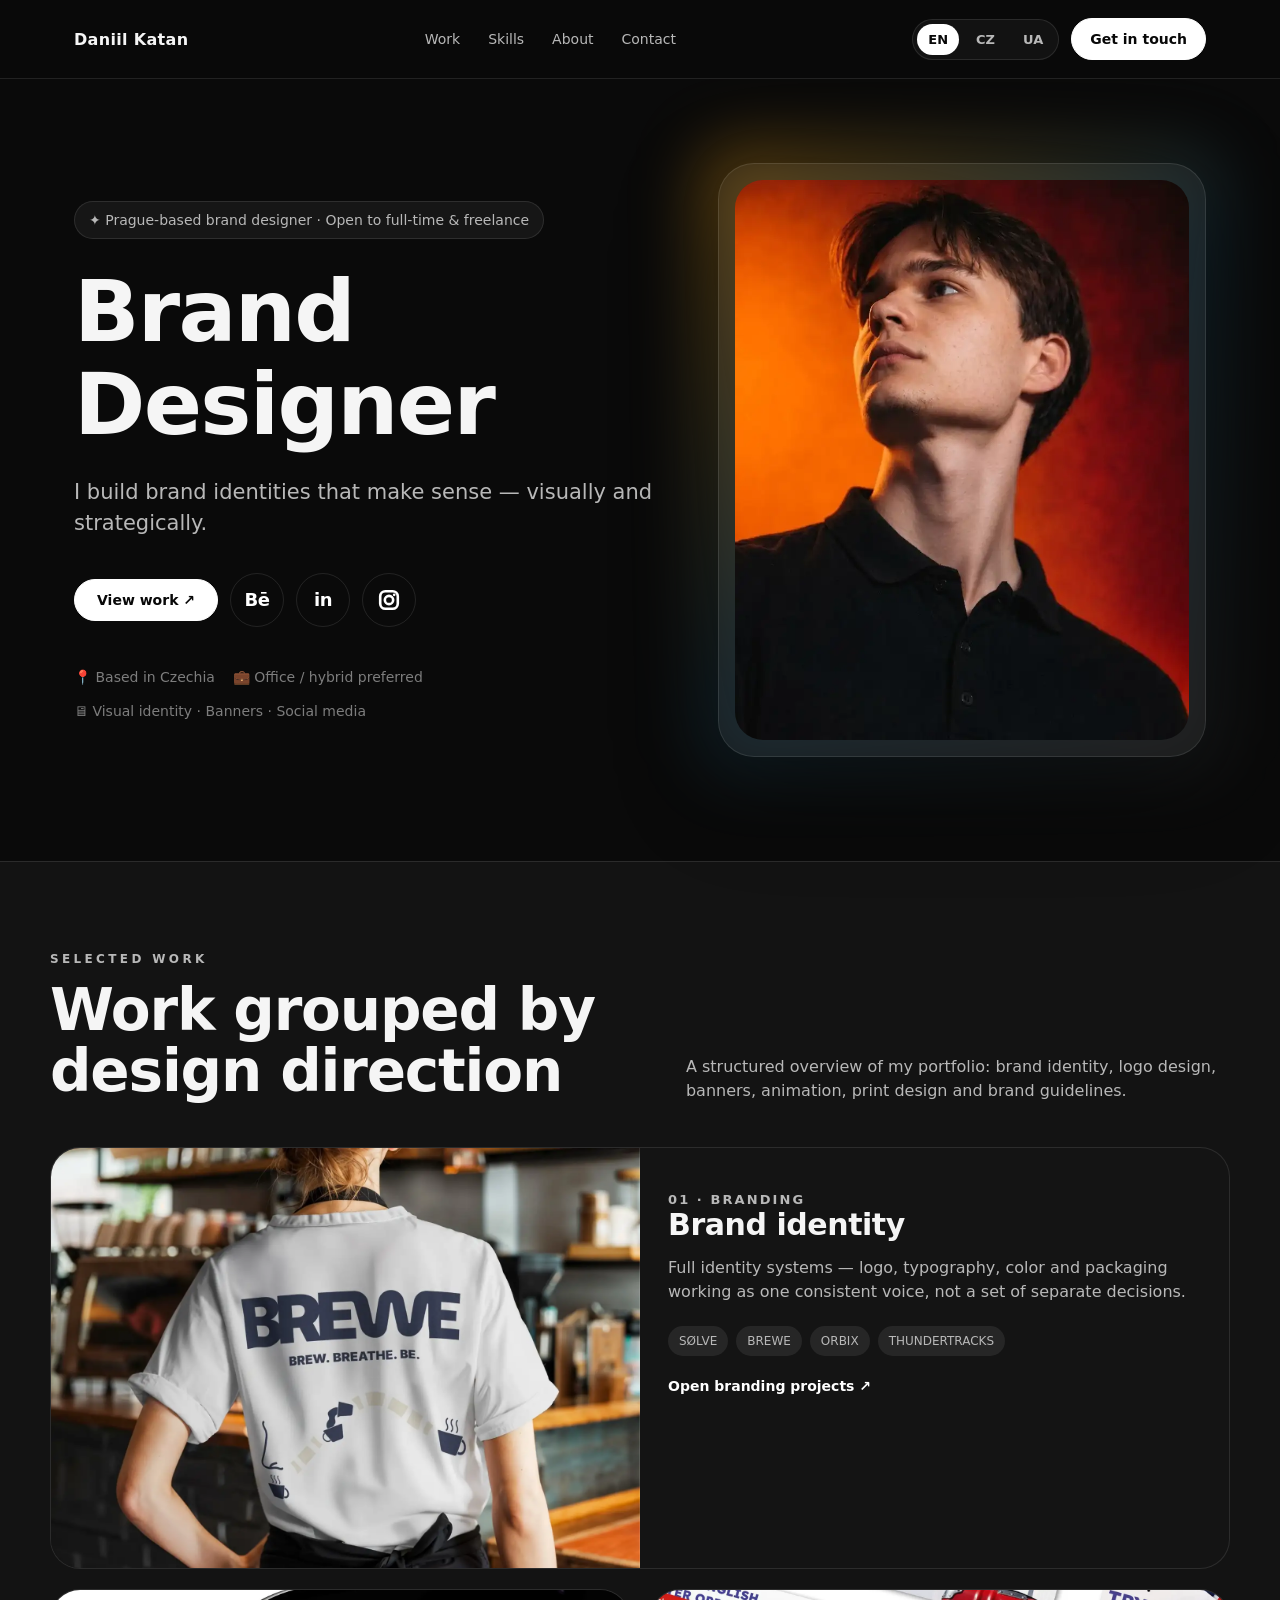
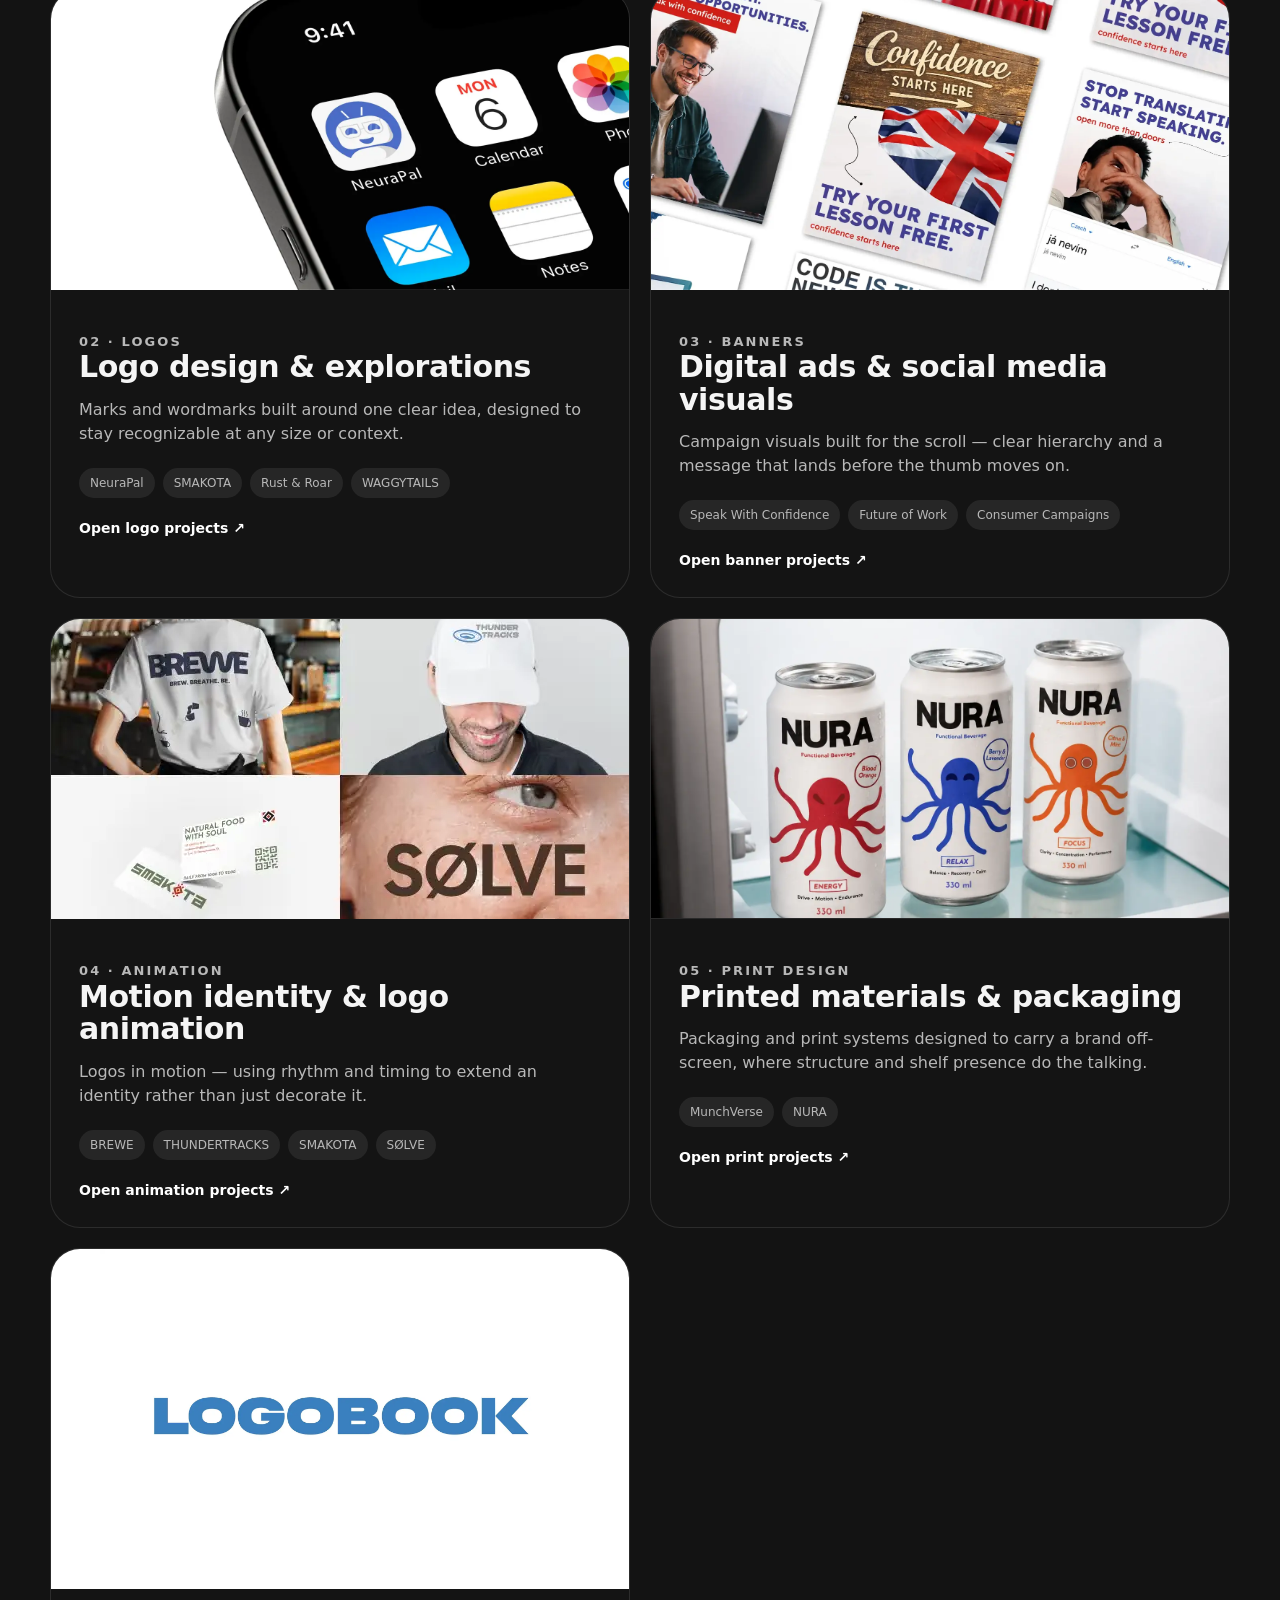
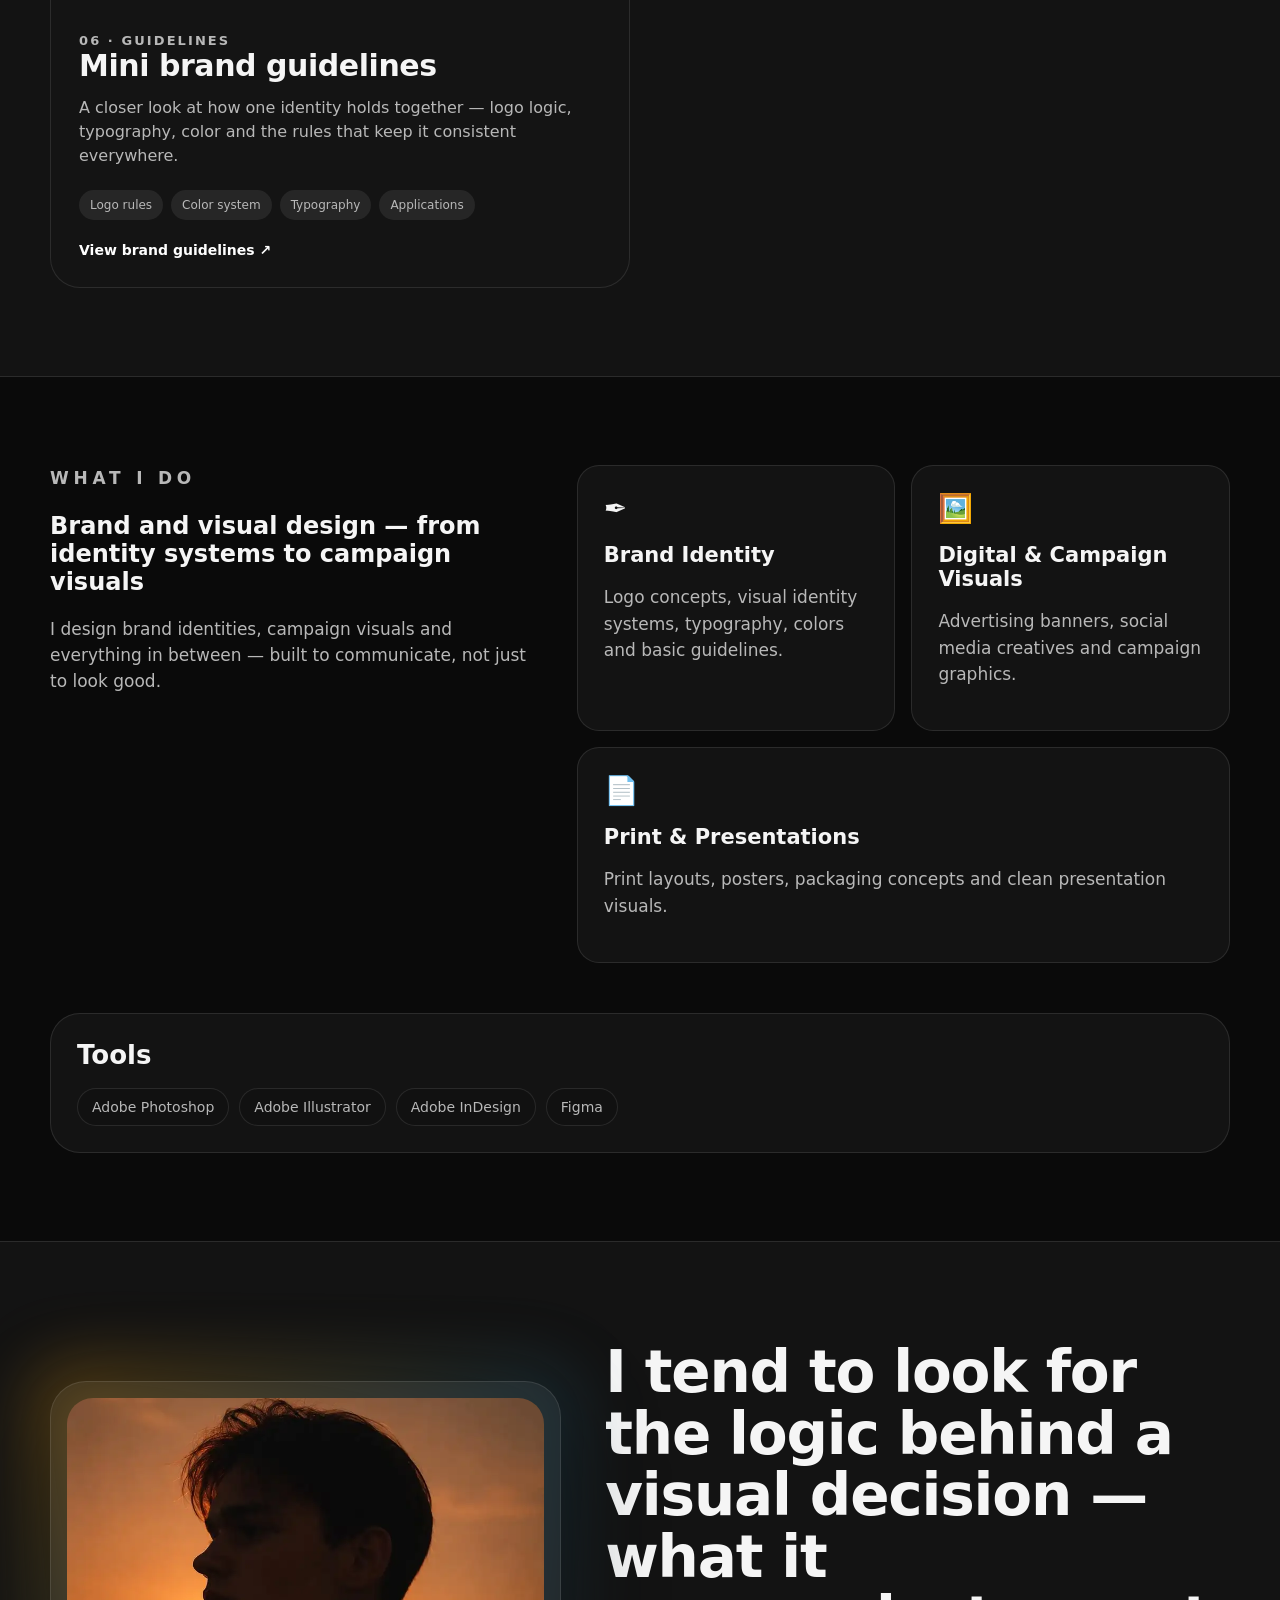
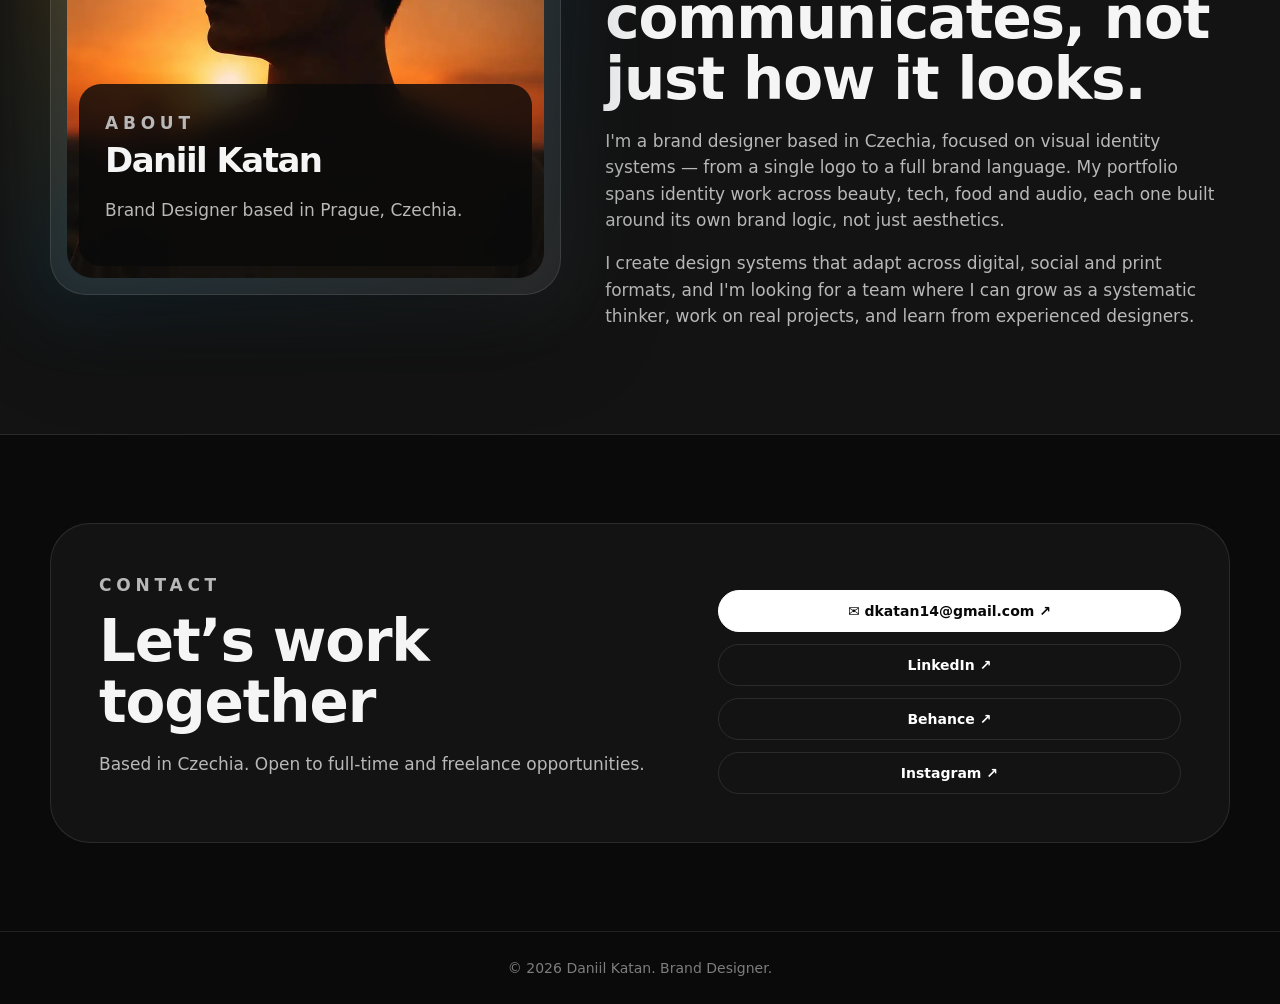
==== commit cf6e32d4: "Add files via upload" ====
--- a/index.html
+++ b/index.html
@@ -1,116 +1,2082 @@
 <!DOCTYPE html>
-
 <html lang="en">
 <head>
-<meta charset="utf-8"/>
-<meta content="width=device-width, initial-scale=1.0" name="viewport"/>
-<title>ThunderTracks — Mini Brand Guidelines</title>
-  <link rel="stylesheet" href="./thundertracks-guidelines.css" />
+  <meta charset="UTF-8" />
+  <meta name="viewport" content="width=device-width, initial-scale=1.0" />
+  <title>Daniil Katan — Portfolio</title>
+  <meta name="description" content="Portfolio website for Daniil Katan, Brand Designer based in Prague, Czechia." />
+  <link rel="stylesheet" href="styles.css?v=20260710-final">
+
+
+
+
+
+
+
+
+
+
+
+
+
+
+
+
+
+
+
+
+
+
+
+
+
+
+
+
+
+
+
 </head>
 <body>
-<header class="topbar">
-<div class="topbar-inner">
-<a class="back" href="../index.html#work" data-i18n="back">← Back to portfolio</a>
-<div class="nav-right">
-<div class="lang-switch" aria-label="Language switcher">
-<button class="lang-btn active" data-lang="en" type="button">EN</button>
-<button class="lang-btn" data-lang="cs" type="button">CZ</button>
-<button class="lang-btn" data-lang="uk" type="button">UA</button>
+  <div id="home-page" class="site-page active">
+    <header class="nav">
+      <div class="nav-inner">
+        <a href="#top" class="brand">Daniil Katan</a>
+        <div class="nav-links">
+          <a href="#work"><span data-i18n="nav.work">Work</span></a>
+          <a href="#skills"><span data-i18n="nav.skills">Skills</span></a>
+          <a href="#about"><span data-i18n="nav.about">About</span></a>
+          <a href="#contact"><span data-i18n="nav.contactShort">Contact</span></a>
+        </div>
+        <div class="nav-right">
+          <div class="lang-switch" aria-label="Language switcher">
+            <button class="lang-btn active" data-lang="en" type="button">EN</button>
+            <button class="lang-btn" data-lang="cs" type="button">CZ</button>
+            <button class="lang-btn" data-lang="uk" type="button">UA</button>
+          </div>
+          <a class="button" href="mailto:dkatan14@gmail.com" data-i18n="nav.contact" id="contact-trigger">Get in touch</a>
+        </div>
+      </div>
+    </header>
+
+    <main id="top">
+      <div class="hero">
+        <div>
+          <div class="pill"><span data-i18n="hero.pill">✦ Prague-based brand designer · Open to full-time & freelance</span></div>
+          <h1 data-i18n="hero.title">Brand Designer</h1>
+          <p class="hero-text">
+            <span data-i18n="hero.text">I build brand identities that make sense — visually and strategically.</span>
+          </p>
+          <div class="actions hero-actions">
+            <a class="button primary-cta" href="#work"><span data-i18n="hero.cta">View work ↗</span></a>
+            <a class="button secondary icon-btn" href="https://www.behance.net/katan-daniil" target="_blank" rel="noreferrer" aria-label="Behance" title="Behance">Bē</a>
+            <a class="button secondary icon-btn" href="https://www.linkedin.com/in/katangraph/" target="_blank" rel="noreferrer" aria-label="LinkedIn" title="LinkedIn">in</a>
+            <a class="button secondary icon-btn" href="https://www.instagram.com/atmosfera2978/" target="_blank" rel="noreferrer" aria-label="Instagram" title="Instagram">
+              <svg class="social-icon instagram-svg" viewBox="0 0 24 24" aria-hidden="true">
+                <rect x="3.2" y="3.2" width="17.6" height="17.6" rx="5.2" ry="5.2" fill="none" stroke="currentColor" stroke-width="2.6"/>
+                <circle cx="12" cy="12" r="4.15" fill="none" stroke="currentColor" stroke-width="2.6"/>
+                <circle cx="17.2" cy="6.8" r="1.35" fill="currentColor"/>
+              </svg>
+            </a>
+          </div>
+          <div class="meta">
+            <span><span data-i18n="meta.location">📍 Based in Czechia</span></span>
+            <span><span data-i18n="meta.worktype">💼 Office / hybrid preferred</span></span>
+            <span><span data-i18n="meta.focus">🖥 Visual identity · Banners · Social media</span></span>
+          </div>
+        </div>
+
+        <div class="hero-card-wrap">
+          <div class="hero-glow"></div>
+          <div class="hero-card">
+            <div class="hero-visual">
+              <div class="visual-label">
+                <p class="eyebrow">Portfolio</p>
+                <h2><span data-i18n="hero.card">Brand systems for digital communication</span></h2>
+              </div>
+            </div>
+          </div>
+        </div>
+      </div>
+
+      <section id="work" class="section-alt">
+        <div class="container">
+          <div class="section-head">
+            <div>
+              <p class="eyebrow"><span data-i18n="work.eyebrow">Selected work</span></p>
+              <h2><span data-i18n="work.title">Work grouped by design direction</span></h2>
+            </div>
+            <p>
+              <span data-i18n="work.desc">A structured overview of my portfolio: brand identity, logo design, banners, animation, print design and brand guidelines.</span>
+            </p>
+          </div>
+
+          <div class="work-categories">
+            <div class="category-card category-large">
+              <a class="category-visual branding-visual category-card-link" href="#branding" aria-label="Open branding projects"></a>
+              <div class="category-content">
+                <p class="category-label"><span data-i18n="work.branding.label">01 · Branding</span></p>
+                <a class="category-title-link" href="#branding"><h3 data-i18n="work.branding.title">Brand identity</h3></a>
+                <p>
+                  <span data-i18n="work.branding.desc">Full identity systems — logo, typography, color and packaging working as one consistent voice, not a set of separate decisions.</span>
+                </p>
+                <div class="project-list">
+                  <span>SØLVE</span>
+                  <span>BREWE</span>
+                  <span>ORBIX</span>
+                  <span>THUNDERTRACKS</span>
+                </div>
+                <a class="case-link" href="#branding"><span data-i18n="work.branding.cta">Open branding projects ↗</span></a>
+              </div>
+            </div>
+
+            <div class="category-card">
+              <a class="category-visual logo-visual category-card-link" href="#logos" aria-label="Open logo projects"></a>
+              <div class="category-content">
+                <p class="category-label"><span data-i18n="work.logos.label">02 · Logos</span></p>
+                <a class="category-title-link" href="#logos"><h3><span data-i18n="work.logos.title">Logo design & explorations</span></h3></a>
+                <p><span data-i18n="work.logos.desc">Marks and wordmarks built around one clear idea, designed to stay recognizable at any size or context.</span></p>
+                <div class="project-list"><span>NeuraPal</span><span>SMAKOTA</span><span>Rust & Roar</span><span>WAGGYTAILS</span></div>
+                <a class="case-link" href="#logos"><span data-i18n="work.logos.cta">Open logo projects ↗</span></a>
+              </div>
+            </div>
+
+            <div class="category-card">
+              <div class="category-visual banners-visual" style="background-image:url('assets/asset_003_ea91e6477e.webp');background-size:cover;background-position:center 32%;background-repeat:no-repeat;"></div>
+              <div class="category-content">
+                <p class="category-label"><span data-i18n="work.banners.label">03 · Banners</span></p>
+                <a class="category-title-link" href="#banners"><h3><span data-i18n="work.banners.title">Digital ads & social media visuals</span></h3></a>
+                <p><span data-i18n="work.banners.desc">Campaign visuals built for the scroll — clear hierarchy and a message that lands before the thumb moves on.</span></p>
+                <div class="project-list"><span>Speak With Confidence</span><span>Future of Work</span><span>Consumer Campaigns</span></div>
+                <a class="case-link" href="#banners"><span data-i18n="work.banners.cta">Open banner projects ↗</span></a>
+              </div>
+            </div>
+
+            
+<div class="category-card">
+  <a class="category-card-link animation-card-link" href="#animation" aria-label="Open animation projects">
+    <div class="work-visual animation-visual thunder-preview-card">
+  <img src="animation_assets/thundertracks-preview.webp" alt="ThunderTracks logo preview">
 </div>
-<a class="button" href="https://www.behance.net/katan-daniil" target="_blank" rel="noreferrer">Behance ↗</a>
+    <div class="category-content">
+      <p class="category-label"><span data-i18n="work.animation.label">04 · Animation</span></p>
+      <h3><span data-i18n="work.animation.title">Motion identity &amp; logo animation</span></h3>
+      <p><span data-i18n="work.animation.desc">Logos in motion — using rhythm and timing to extend an identity rather than just decorate it.</span></p>
+      <div class="project-list">
+        <span>BREWE</span>
+        <span>THUNDERTRACKS</span>
+        <span>SMAKOTA</span>
+        <span>SØLVE</span>
+      </div>
+      <span class="case-link"><span data-i18n="work.animation.cta">Open animation projects ↗</span></span>
+    </div>
+  </a>
 </div>
+
+            <a class="category-card category-link-card print-category-card" href="#print" aria-label="Open print projects">
+              <div class="category-visual print-visual print-preview-final">
+                <img src="print_assets/nura-card-preview.webp" alt="NURA functional beverage cans preview">
+              </div>
+              <div class="category-content">
+                <p class="category-label"><span data-i18n="work.print.label">05 · Print design</span></p>
+                <h3><span data-i18n="work.print.title">Printed materials &amp; packaging</span></h3>
+                <p><span data-i18n="work.print.desc">Packaging and print systems designed to carry a brand off-screen, where structure and shelf presence do the talking.</span></p>
+                <div class="project-list"><span>MunchVerse</span><span>NURA</span></div>
+                <span class="case-link"><span data-i18n="work.print.cta">Open print projects ↗</span></span>
+              </div>
+            </a>
+
+<a class="category-card category-link-card category-guidelines" href="thundertracks-guidelines.html?v=20260710-final" aria-label="Open ThunderTracks brand guidelines">
+              <div class="category-visual guidelines-visual guidelines-preview-clean"></div>
+              <div class="category-content">
+                <p class="category-label"><span data-i18n="work.guidelines.label">06 · Guidelines</span></p>
+                <h3><span data-i18n="work.guidelines.title">Mini brand guidelines</span></h3>
+                <p><span data-i18n="work.guidelines.desc">A closer look at how one identity holds together — logo logic, typography, color and the rules that keep it consistent everywhere.</span></p>
+                <div class="project-list"><span>Logo rules</span><span>Color system</span><span>Typography</span><span>Applications</span></div>
+                <span class="case-link"><span data-i18n="work.guidelines.cta">View brand guidelines ↗</span></span>
+              </div>
+            </a>
+          </div>
+        </div>
+      </section>
+
+      <section id="skills">
+        <div class="container">
+          <div class="skills-layout">
+            <div class="skills-intro">
+              <p class="eyebrow"><span data-i18n="skills.eyebrow">What I do</span></p>
+              <h2><span data-i18n="skills.title">Brand and visual design — from identity systems to campaign visuals</span></h2>
+              <p><span data-i18n="skills.desc">I design brand identities, campaign visuals and everything in between — built to communicate, not just to look good.</span></p>
+            </div>
+
+            <div class="service-grid">
+              <div class="service"><div class="service-icon">✒️</div><h3><span data-i18n="service.brand.title">Brand Identity</span></h3><p><span data-i18n="service.brand.desc">Logo concepts, visual identity systems, typography, colors and basic guidelines.</span></p></div>
+              <div class="service"><div class="service-icon">🖼️</div><h3><span data-i18n="service.banners.title">Digital & Campaign Visuals</span></h3><p><span data-i18n="service.banners.desc">Advertising banners, social media creatives and campaign graphics.</span></p></div>
+              <div class="service service-wide"><div class="service-icon">📄</div><h3><span data-i18n="service.print.title">Print & Presentations</span></h3><p><span data-i18n="service.print.desc">Print layouts, posters, packaging concepts and clean presentation visuals.</span></p></div>
+            </div>
+          </div>
+
+          <div class="tools-box">
+            <h3 data-i18n="tools.title">Tools</h3>
+            <div class="tools">
+              <span class="tool">Adobe Photoshop</span>
+              <span class="tool">Adobe Illustrator</span>
+              <span class="tool">Adobe InDesign</span>
+              <span class="tool">Figma</span>
+            </div>
+          </div>
+        </div>
+      </section>
+
+      <section id="about" class="section-alt">
+        <div class="container about">
+          <div class="about-wrap">
+            <div class="about-glow"></div>
+            <div class="about-card">
+              <img class="about-photo" src="assets/asset_009_d5d4e0015e.webp" alt="Daniil Katan, brand designer">
+              <div class="about-overlay">
+                <p class="eyebrow">About</p>
+                <h3>Daniil Katan</h3>
+                <p><span data-i18n="about.short">Brand Designer based in Prague, Czechia.</span></p>
+              </div>
+            </div>
+          </div>
+          <div class="about-copy">
+            <h2><span data-i18n="about.title">I tend to look for the logic behind a visual decision — what it communicates, not just how it looks.</span></h2>
+            <p><span data-i18n="about.p1">I'm a brand designer based in Czechia, focused on visual identity systems — from a single logo to a full brand language. My portfolio spans identity work across beauty, tech, food and audio, each one built around its own brand logic, not just aesthetics.</span></p>
+            <p><span data-i18n="about.p2">I create design systems that adapt across digital, social and print formats, and I'm looking for a team where I can grow as a systematic thinker, work on real projects, and learn from experienced designers.</span></p>
+          </div>
+        </div>
+      </section>
+
+      <section id="contact" class="contact">
+        <div class="container">
+          <div class="contact-box">
+            <div class="contact-grid">
+              <div>
+                <p class="eyebrow">Contact</p>
+                <h2><span data-i18n="contact.title">Let’s work together</span></h2>
+                <p><span data-i18n="contact.desc">Based in Czechia. Open to full-time and freelance opportunities.</span></p>
+              </div>
+              <div class="contact-actions">
+                <a class="button" href="mailto:dkatan14@gmail.com">✉️ dkatan14@gmail.com ↗</a>
+                <a class="button secondary" href="https://www.linkedin.com/in/katangraph/" target="_blank" rel="noreferrer">LinkedIn ↗</a>
+                <a class="button secondary" href="https://www.behance.net/katan-daniil" target="_blank" rel="noreferrer">Behance ↗</a>
+                <a class="button secondary" href="https://www.instagram.com/atmosfera2978?utm_source=qr&amp;igsh=MTM3aHhqcmp3ZzhhbQ==" target="_blank" rel="noreferrer">Instagram ↗</a>
+              </div>
+            </div>
+          </div>
+        </div>
+      </section>
+    </main>
+
+    <footer><span data-i18n="footer">© 2026 Daniil Katan. Brand Designer.</span></footer>
+  </div>
+
+  <div id="branding-page" class="site-page branding-page">
+    <header class="nav">
+      <div class="nav-inner">
+        <a href="#work" class="back-link"><span data-i18n="back">← Back to portfolio</span></a>
+        <div class="nav-right">
+          <div class="lang-switch" aria-label="Language switcher">
+            <button class="lang-btn active" data-lang="en" type="button">EN</button>
+            <button class="lang-btn" data-lang="cs" type="button">CZ</button>
+            <button class="lang-btn" data-lang="uk" type="button">UA</button>
+          </div>
+          <a class="button secondary" href="https://www.behance.net/katan-daniil" target="_blank" rel="noreferrer">Behance ↗</a>
+        </div>
+      </div>
+    </header>
+
+    <main>
+      <section class="branding-hero">
+        <p class="eyebrow" data-i18n="branding.eyebrow">Branding</p>
+        <h1 data-i18n="branding.title">Brand identity projects</h1>
+        <p><span data-i18n="branding.desc">A selected set of identity projects focused on logo systems, visual language, typography, color, packaging and brand applications.</span></p>
+      </section>
+
+      <section class="branding-projects">
+        <article class="brand-project">
+          <div class="brand-preview"><img src="assets/asset_010_ad7b8f6004.webp" alt="SØLVE skincare branding preview"></div>
+          <div class="brand-content">
+            <h2><span data-i18n="project.solve.title">SØLVE — Skincare Branding & Packaging Design</span></h2>
+            <p><span data-i18n="project.solve.p1">SØLVE is a premium skincare brand built on clarity, simplicity and conscious care. The brand focuses on essential formulas and a minimal approach to both product and design.</span></p>
+            <p><span data-i18n="project.solve.p2">Inspired by Scandinavian aesthetics, SØLVE avoids visual noise and unnecessary complexity. Its identity uses a muted skin-tone palette, soft typography and spacious compositions to create a calm, refined skincare experience.</span></p>
+            <div class="brand-manifesto"><span data-i18n="project.solve.manifesto">Care, simplified.</span></div>
+            <div class="tags"><span class="tag">Brand identity</span><span class="tag">Packaging</span><span class="tag">Skincare</span><span class="tag">Minimal design</span></div>
+            <div class="brand-actions"><a class="button" href="https://www.behance.net/gallery/246165703/SOELVE-Skincare-Branding-Packaging-Design" target="_blank" rel="noreferrer"><span data-i18n="project.view">View case on Behance ↗</span></a></div>
+          </div>
+        </article>
+
+        <article class="brand-project">
+          <div class="brand-preview"><img src="assets/asset_011_56d2897add.webp" alt="BREWE cafe brand identity preview"></div>
+          <div class="brand-content">
+            <h2><span data-i18n="project.brewe.title">BREWE — Cafe Brand Identity</span></h2>
+            <p><span data-i18n="project.brewe.p1">BREWE is a modern urban coffee shop built around a mindful approach to coffee and time. It rejects the rush and noise of the city, treating coffee not as a quick drink on the go, but as a calm daily ritual.</span></p>
+            <p><span data-i18n="project.brewe.p2">The brand's central idea is the journey: coffee's path from origin to brewing, and a person's path from the external rhythm of the city to an inner state of calm.</span></p>
+            <p><span data-i18n="project.brewe.p3">This idea is expressed through a consistent system of icons, where every stage of coffee preparation becomes part of one visual story running through every touchpoint with the brand. The goal was to create a visual system that conveys the brand's atmosphere without saying a single word about coffee.</span></p>
+            <div class="brand-manifesto"><span data-i18n="project.brewe.manifesto">Slow down. Focus. Brew.</span></div>
+            <div class="tags"><span class="tag">Cafe branding</span><span class="tag">Logo</span><span class="tag">Typography</span><span class="tag">Applications</span></div>
+            <div class="brand-actions"><a class="button" href="https://www.behance.net/gallery/242042405/BREWE-CAFE-BRAND-IDENTITY" target="_blank" rel="noreferrer"><span data-i18n="project.view">View case on Behance ↗</span></a></div>
+          </div>
+        </article>
+
+        <article class="brand-project">
+          <div class="brand-preview"><img src="assets/asset_012_b67b079d02.webp" alt="ORBIX AI brand identity preview"></div>
+          <div class="brand-content">
+            <h2><span data-i18n="project.orbix.title">ORBIX — AI Brand Identity</span></h2>
+            <p><span data-i18n="project.orbix.p1">ORBIX is a brand identity concept for an AI startup building tools for business process automation and computer vision. The main challenge was to make artificial intelligence feel not intimidating, but clear and approachable.</span></p>
+            <p><span data-i18n="project.orbix.p2">The logo combines two symbols: a loading indicator that reflects constant movement and growth, and a star at its center, standing for intelligence and the key point of the whole system. Together they form the image of a system in constant motion, rather than a static mark.</span></p>
+            <p><span data-i18n="project.orbix.p3">A gradient palette blending blue, pink and purple was chosen deliberately, instead of the dark neon aesthetic typical of tech brands. The goal was to convey innovation without excessive aggression — a brand that feels modern and trustworthy at the same time.</span></p>
+            <div class="brand-manifesto"><span data-i18n="project.orbix.manifesto">Intelligence in motion.</span></div>
+            <div class="tags"><span class="tag">AI</span><span class="tag">Brand system</span><span class="tag">Digital identity</span><span class="tag">Technology</span></div>
+            <div class="brand-actions"><a class="button" href="https://www.behance.net/gallery/238523535/ORBIX-AI-BRAND-IDENTITY-INTELLIGENCE-IN-MOTION" target="_blank" rel="noreferrer"><span data-i18n="project.view">View case on Behance ↗</span></a></div>
+          </div>
+        </article>
+
+        <article class="brand-project">
+          <div class="brand-preview"><img src="assets/asset_013_d6619394fd.webp" alt="THUNDERTRACKS subwoofer brand identity preview"></div>
+          <div class="brand-content">
+            <h2><span data-i18n="project.thunder.title">THUNDERTRACKS — Brand Identity for Subwoofers</span></h2>
+            <p><span data-i18n="project.thunder.p1">THUNDERTRACKS is a brand identity for a car audio brand producing subwoofers, speakers and amplifiers made for the road.</span></p>
+            <p><span data-i18n="project.thunder.p2">The logo combines two symbols in one mark: a speaker diffuser shown in perspective and a road lane. A subtle tilt creates a sense of forward motion — as if the sound is moving toward you, rather than staying static.</span></p>
+            <p><span data-i18n="project.thunder.p3">The combination of blue and grey makes the identity feel technological, precise and engineered. This is a brand that speaks not about noise, but about thoughtful engineering.</span></p>
+            <div class="brand-manifesto"><span data-i18n="project.thunder.manifesto">This is your sound. At full volume.</span></div>
+            <div class="tags"><span class="tag">Brand identity</span><span class="tag">Product branding</span><span class="tag">Music</span><span class="tag">Digital visuals</span></div>
+            <div class="brand-actions"><a class="button" href="https://www.behance.net/gallery/229830381/BRAND-IDENTITY-SUBWOOFERS-THUNDERTRACKS" target="_blank" rel="noreferrer"><span data-i18n="project.view">View case on Behance ↗</span></a></div>
+          </div>
+        </article>
+      </section>
+    </main>
+
+    <footer><span data-i18n="footer">© 2026 Daniil Katan. Brand Designer.</span></footer>
+  </div>
+
+
+  <div id="banners-page" class="site-page branding-page banner-page">
+    <header class="nav">
+      <div class="nav-inner">
+        <a href="#work" class="back-link"><span data-i18n="back">← Back to portfolio</span></a>
+        <div class="nav-right">
+          <div class="lang-switch" aria-label="Language switcher">
+            <button class="lang-btn active" data-lang="en" type="button">EN</button>
+            <button class="lang-btn" data-lang="cs" type="button">CZ</button>
+            <button class="lang-btn" data-lang="uk" type="button">UA</button>
+          </div>
+          <a class="button secondary" href="https://www.behance.net/katan-daniil" target="_blank" rel="noreferrer">Behance ↗</a>
+        </div>
+      </div>
+    </header>
+
+    <main>
+      <section class="branding-hero">
+        <p class="eyebrow" data-i18n="banners.eyebrow">Banners</p>
+        <h1 data-i18n="banners.title">Digital ads & social media visuals</h1>
+        <p><span data-i18n="banners.desc">A selected set of social media banners, advertising concepts and educational visuals focused on clear messaging, strong hierarchy and mobile-first communication.</span></p>
+      </section>
+
+      <section class="branding-projects">
+        <article class="brand-project">
+          <div class="brand-preview logo-slider-preview">
+            <div class="logo-carousel" data-logo-carousel="confidence">
+              <div class="logo-carousel-stage">
+                <button class="logo-carousel-arrow prev" type="button" onclick="changeLogoCarouselSlide('confidence', -1)" aria-label="Previous slide">‹</button>
+                <button class="open-slide-btn" type="button" onclick="openActiveLogoSlide('confidence')" aria-label="Open image full size" title="Open full size">
+                  <svg viewBox="0 0 24 24" aria-hidden="true" fill="none" stroke="currentColor" stroke-width="2.4" stroke-linecap="round" stroke-linejoin="round">
+                    <path d="M8 3H3v5"></path><path d="M3 3l7 7"></path><path d="M16 3h5v5"></path><path d="M21 3l-7 7"></path>
+                    <path d="M3 16v5h5"></path><path d="M3 21l7-7"></path><path d="M21 16v5h-5"></path><path d="M21 21l-7-7"></path>
+                  </svg>
+                </button>
+                <img class="logo-carousel-slide active" src="assets/asset_014_15018c37c2.webp" alt="Speak With Confidence — English Learning Campaign slide 1">
+                <img class="logo-carousel-slide" src="assets/asset_015_074336cf3d.webp" alt="Speak With Confidence — English Learning Campaign slide 2">
+                <img class="logo-carousel-slide" src="assets/asset_016_a167e66599.webp" alt="Speak With Confidence — English Learning Campaign slide 3">
+                <img class="logo-carousel-slide" src="assets/asset_017_cc0df85a3f.webp" alt="Speak With Confidence — English Learning Campaign slide 4">
+                <img class="logo-carousel-slide" src="assets/asset_018_ad39e0c933.webp" alt="Speak With Confidence — English Learning Campaign slide 5">
+                <button class="logo-carousel-arrow next" type="button" onclick="changeLogoCarouselSlide('confidence', 1)" aria-label="Next slide">›</button>
+                <div class="logo-carousel-dots">
+                  <button class="logo-carousel-dot active" type="button" onclick="goLogoCarouselSlide('confidence', 0)" aria-label="Go to Speak With Confidence — English Learning Campaign slide 1"></button>
+                  <button class="logo-carousel-dot" type="button" onclick="goLogoCarouselSlide('confidence', 1)" aria-label="Go to Speak With Confidence — English Learning Campaign slide 2"></button>
+                  <button class="logo-carousel-dot" type="button" onclick="goLogoCarouselSlide('confidence', 2)" aria-label="Go to Speak With Confidence — English Learning Campaign slide 3"></button>
+                  <button class="logo-carousel-dot" type="button" onclick="goLogoCarouselSlide('confidence', 3)" aria-label="Go to Speak With Confidence — English Learning Campaign slide 4"></button>
+                  <button class="logo-carousel-dot" type="button" onclick="goLogoCarouselSlide('confidence', 4)" aria-label="Go to Speak With Confidence — English Learning Campaign slide 5"></button>
+                </div>
+              </div>
+            </div>
+          </div>
+          <div class="brand-content">
+            <div>
+              <p class="eyebrow"><span data-i18n="banner.confidence.category">Instagram Educational Campaign</span></p>
+              <h2><span data-i18n="banner.confidence.title">Speak With Confidence — English Learning Campaign</span></h2>
+              <p><span data-i18n="banner.confidence.p1">Speak With Confidence is a series of Instagram banners designed to promote spoken English through confidence-based messaging rather than traditional grammar-focused advertising.</span></p>
+              <p><span data-i18n="banner.confidence.p2">The campaign uses bold typography, emotional triggers and relatable everyday situations to show how language skills create opportunities in work, travel and daily communication.</span></p>
+              <p class="manifesto"><span data-i18n="banner.confidence.statement">CONFIDENCE STARTS WITH COMMUNICATION.</span></p>
+              <div class="project-list">
+              <span>English Learning</span>
+              <span>Instagram Campaign</span>
+              <span>Social Media Design</span>
+              <span>Educational Marketing</span>
+              </div>
+            </div>
+          </div>
+        </article>
+
+        <article class="brand-project">
+          <div class="brand-preview logo-slider-preview">
+            <div class="logo-carousel" data-logo-carousel="futurework">
+              <div class="logo-carousel-stage">
+                <button class="logo-carousel-arrow prev" type="button" onclick="changeLogoCarouselSlide('futurework', -1)" aria-label="Previous slide">‹</button>
+                <button class="open-slide-btn" type="button" onclick="openActiveLogoSlide('futurework')" aria-label="Open image full size" title="Open full size">
+                  <svg viewBox="0 0 24 24" aria-hidden="true" fill="none" stroke="currentColor" stroke-width="2.4" stroke-linecap="round" stroke-linejoin="round">
+                    <path d="M8 3H3v5"></path><path d="M3 3l7 7"></path><path d="M16 3h5v5"></path><path d="M21 3l-7 7"></path>
+                    <path d="M3 16v5h5"></path><path d="M3 21l7-7"></path><path d="M21 16v5h-5"></path><path d="M21 21l-7-7"></path>
+                  </svg>
+                </button>
+                <img class="logo-carousel-slide active" src="assets/asset_019_13f8b74376.webp" alt="Future of Work — Technology & AI Content Design slide 1">
+                <img class="logo-carousel-slide" src="assets/asset_020_c1675cce58.webp" alt="Future of Work — Technology & AI Content Design slide 2">
+                <img class="logo-carousel-slide" src="assets/asset_021_a1395f5f5e.webp" alt="Future of Work — Technology & AI Content Design slide 3">
+                <img class="logo-carousel-slide" src="assets/asset_003_ea91e6477e.webp" alt="Future of Work — Technology & AI Content Design slide 4">
+                <button class="logo-carousel-arrow next" type="button" onclick="changeLogoCarouselSlide('futurework', 1)" aria-label="Next slide">›</button>
+                <div class="logo-carousel-dots">
+                  <button class="logo-carousel-dot active" type="button" onclick="goLogoCarouselSlide('futurework', 0)" aria-label="Go to Future of Work — Technology & AI Content Design slide 1"></button>
+                  <button class="logo-carousel-dot" type="button" onclick="goLogoCarouselSlide('futurework', 1)" aria-label="Go to Future of Work — Technology & AI Content Design slide 2"></button>
+                  <button class="logo-carousel-dot" type="button" onclick="goLogoCarouselSlide('futurework', 2)" aria-label="Go to Future of Work — Technology & AI Content Design slide 3"></button>
+                  <button class="logo-carousel-dot" type="button" onclick="goLogoCarouselSlide('futurework', 3)" aria-label="Go to Future of Work — Technology & AI Content Design slide 4"></button>
+                </div>
+              </div>
+            </div>
+          </div>
+          <div class="brand-content">
+            <div>
+              <p class="eyebrow"><span data-i18n="banner.future.category">LinkedIn Thought Leadership Visuals</span></p>
+              <h2><span data-i18n="banner.future.title">Future of Work — Technology & AI Content Design</span></h2>
+              <p><span data-i18n="banner.future.p1">Future of Work is a series of LinkedIn banners built around one editorial principle: strong ideas deserve strong visuals to match them.</span></p>
+              <p><span data-i18n="banner.future.p2">Each banner pairs one provocative idea — about programming, interfaces, artificial intelligence or automation — with a visual metaphor that makes it tangible: a keyboard key as a symbol of digital literacy, a monitor hanging from a crane hook as an image of digital architecture. The composition is built around expressive typography as the main visual element, while photography serves as context rather than decoration.</span></p>
+              <p><span data-i18n="banner.future.p3">The goal was to turn complex technology topics into something worth talking about — not to explain, but to make people think.</span></p>
+              <p class="manifesto"><span data-i18n="banner.future.statement">THE FUTURE BELONGS TO THOSE WHO ADAPT.</span></p>
+              <div class="project-list">
+              <span>AI Content</span>
+              <span>LinkedIn Design</span>
+              <span>Educational Visuals</span>
+              <span>Technology</span>
+              </div>
+            </div>
+          </div>
+        </article>
+
+        <article class="brand-project">
+          <div class="brand-preview logo-slider-preview">
+            <div class="logo-carousel" data-logo-carousel="consumer">
+              <div class="logo-carousel-stage">
+                <button class="logo-carousel-arrow prev" type="button" onclick="changeLogoCarouselSlide('consumer', -1)" aria-label="Previous slide">‹</button>
+                <button class="open-slide-btn" type="button" onclick="openActiveLogoSlide('consumer')" aria-label="Open image full size" title="Open full size">
+                  <svg viewBox="0 0 24 24" aria-hidden="true" fill="none" stroke="currentColor" stroke-width="2.4" stroke-linecap="round" stroke-linejoin="round">
+                    <path d="M8 3H3v5"></path><path d="M3 3l7 7"></path><path d="M16 3h5v5"></path><path d="M21 3l-7 7"></path>
+                    <path d="M3 16v5h5"></path><path d="M3 21l7-7"></path><path d="M21 16v5h-5"></path><path d="M21 21l-7-7"></path>
+                  </svg>
+                </button>
+                <img class="logo-carousel-slide active" src="assets/asset_023_d7d1e19486.webp" alt="Consumer Campaigns — Social Media Advertising Collection slide 1">
+                <img class="logo-carousel-slide" src="assets/asset_024_19a79437f8.webp" alt="Consumer Campaigns — Social Media Advertising Collection slide 2">
+                <img class="logo-carousel-slide" src="assets/asset_025_d70e090ab6.webp" alt="Consumer Campaigns — Social Media Advertising Collection slide 3">
+                <img class="logo-carousel-slide" src="assets/asset_026_69316c3f45.webp" alt="Consumer Campaigns — Social Media Advertising Collection slide 4">
+                
+                <img class="logo-carousel-slide" src="assets/asset_027_81060f6013.webp" alt="Consumer Campaigns slide 5">
+                <button class="logo-carousel-arrow next" type="button" onclick="changeLogoCarouselSlide('consumer', 1)" aria-label="Next slide">›</button>
+                <div class="logo-carousel-dots">
+                  <button class="logo-carousel-dot active" type="button" onclick="goLogoCarouselSlide('consumer', 0)" aria-label="Go to Consumer Campaigns — Social Media Advertising Collection slide 1"></button>
+                  <button class="logo-carousel-dot" type="button" onclick="goLogoCarouselSlide('consumer', 1)" aria-label="Go to Consumer Campaigns — Social Media Advertising Collection slide 2"></button>
+                  <button class="logo-carousel-dot" type="button" onclick="goLogoCarouselSlide('consumer', 2)" aria-label="Go to Consumer Campaigns — Social Media Advertising Collection slide 3"></button>
+                  <button class="logo-carousel-dot" type="button" onclick="goLogoCarouselSlide('consumer', 3)" aria-label="Go to Consumer Campaigns — Social Media Advertising Collection slide 4"></button>
+                
+                  <button class="logo-carousel-dot" type="button" onclick="goLogoCarouselSlide('consumer', 4)" aria-label="Go to Consumer Campaigns slide 5"></button>
+                </div>
+              </div>
+            </div>
+          </div>
+          <div class="brand-content">
+            <div>
+              <p class="eyebrow"><span data-i18n="banner.consumer.category">Instagram Story Advertising</span></p>
+              <h2><span data-i18n="banner.consumer.title">Consumer Campaigns — Social Media Advertising Collection</span></h2>
+              <p><span data-i18n="banner.consumer.p1">Consumer Campaigns is a series of Instagram Story ads created for consumer brands across fitness, wellness, food delivery, travel and home services.</span></p>
+              <p><span data-i18n="banner.consumer.p2">Each banner is built around one key audience insight — a need, a doubt, or a desired outcome. The visual hierarchy flows top to bottom: the headline stops the eye, the body copy unfolds the idea, and the call to action completes the communication. Photography and typography are adapted to each category — energetic and expressive for fitness, soft and minimal for wellness, warm and friendly for food delivery.</span></p>
+              <p><span data-i18n="banner.consumer.p3">Every project followed the same constraint: stop the user within three seconds, land the main idea, and prompt them to act.</span></p>
+              <p class="manifesto"><span data-i18n="banner.consumer.statement">ATTENTION FIRST. ACTION SECOND.</span></p>
+              <div class="project-list">
+              <span>Story Ads</span>
+              <span>Consumer Brands</span>
+              <span>Performance Creative</span>
+              <span>Social Media Marketing</span>
+              </div>
+            </div>
+          </div>
+        </article>
+      </section>
+    </main>
+    <footer><span data-i18n="footer">© 2026 Daniil Katan. Brand Designer.</span></footer>
+  </div>
+
+
+  <div id="animation-page" class="site-page branding-page animation-page">
+    <header class="nav">
+      <div class="nav-inner">
+        <a href="#work" class="back-link"><span data-i18n="back">← Back to portfolio</span></a>
+        <div class="nav-right">
+          <div class="lang-switch" aria-label="Language switcher">
+            <button class="lang-btn active" data-lang="en" type="button">EN</button>
+            <button class="lang-btn" data-lang="cs" type="button">CZ</button>
+            <button class="lang-btn" data-lang="uk" type="button">UA</button>
+          </div>
+          <a class="button secondary" href="https://www.behance.net/katan-daniil" target="_blank" rel="noreferrer">Behance ↗</a>
+        </div>
+      </div>
+    </header>
+
+    <main>
+      <section class="branding-hero">
+        <p class="eyebrow"><span data-i18n="animation.eyebrow">Animation</span></p>
+        <h1><span data-i18n="animation.title">Motion identity & logo animation</span></h1>
+        <p><span data-i18n="animation.desc">A selected set of motion pieces that extend brand identity into rhythm, movement and animated communication.</span></p>
+      </section>
+
+      <section class="branding-projects">
+        
+        <article class="brand-project animation-project">
+          <div class="brand-preview animation-preview"><video class="animation-media" poster="animation_assets/brewe.webp" controls autoplay muted loop playsinline preload="auto"><source src="animation_assets/brewe.mp4" type="video/mp4"></video></div>
+          <div class="brand-content">
+            <div>
+              <p class="eyebrow"><span data-i18n="animation.brewe.eyebrow">Cafe brand motion system</span></p>
+              <h2><span data-i18n="animation.brewe.title">BREWE — Motion Identity for a Modern Cafe</span></h2>
+              <p><span data-i18n="animation.brewe.p1">BREWE is a modern urban cafe concept built around mindful coffee consumption — not coffee as a quick drink, but as a calm daily ritual.</span></p>
+              <p><span data-i18n="animation.brewe.p2">The motion language supports the idea of a journey: from the noise of the city to a slower, focused inner rhythm. Minimal movement, restrained graphics and clean typography reduce visual noise and create a feeling of pause.</span></p>
+              <p class="manifesto"><span data-i18n="animation.brewe.manifesto">SLOW DOWN. FOCUS. BREW.</span></p>
+              <div class="project-list">
+                <span data-i18n="animation.brewe.tag1">Logo animation</span>
+<span data-i18n="animation.brewe.tag2">Cafe branding</span>
+<span data-i18n="animation.brewe.tag3">Minimal motion</span>
+<span data-i18n="animation.brewe.tag4">Ritual concept</span>
+              </div>
+              
+            </div>
+          </div>
+        </article>
+        
+        <article class="brand-project animation-project">
+          <div class="brand-preview animation-preview"><video class="animation-media" poster="animation_assets/thundertracks.webp" controls autoplay muted loop playsinline preload="auto"><source src="animation_assets/thundertracks.mp4" type="video/mp4"></video></div>
+          <div class="brand-content">
+            <div>
+              <p class="eyebrow"><span data-i18n="animation.thunder.eyebrow">Audio brand logo animation</span></p>
+              <h2><span data-i18n="animation.thunder.title">THUNDERTRACKS — Sound in Motion</span></h2>
+              <p><span data-i18n="animation.thunder.p1">ThunderTracks is a brand for powerful vehicle audio equipment — subwoofers, speakers and amplifiers. The identity combines the symbols of a speaker and a road track.</span></p>
+              <p><span data-i18n="animation.thunder.p2">The animation translates movement, bass and driving energy into a clean visual rhythm. It feels like a sound route: a road built from waves and a frequency that pulls motion forward.</span></p>
+              <p class="manifesto"><span data-i18n="animation.thunder.manifesto">SOUND THAT MOVES THE ROAD.</span></p>
+              <div class="project-list">
+                <span data-i18n="animation.thunder.tag1">Logo animation</span>
+<span data-i18n="animation.thunder.tag2">Audio brand</span>
+<span data-i18n="animation.thunder.tag3">Dynamic identity</span>
+<span data-i18n="animation.thunder.tag4">Motion symbol</span>
+              </div>
+              
+            </div>
+          </div>
+        </article>
+        
+        <article class="brand-project animation-project">
+          <div class="brand-preview animation-preview"><video class="animation-media" poster="animation_assets/smakota.webp" controls autoplay muted loop playsinline preload="auto"><source src="animation_assets/smakota.mp4" type="video/mp4"></video></div>
+          <div class="brand-content">
+            <div>
+              <p class="eyebrow"><span data-i18n="animation.smakota.eyebrow">Gastronomic logo motion</span></p>
+              <h2><span data-i18n="animation.smakota.title">SMAKOTA — Cultural Detail in Motion</span></h2>
+              <p><span data-i18n="animation.smakota.p1">SMAKOTA’s animation was created to emphasize the connection between modern design and ethnic visual motifs.</span></p>
+              <p><span data-i18n="animation.smakota.p2">Smooth transitions, restrained effects and calm movement focus attention on the central symbol, reflecting the atmosphere of a gastronomic space where taste, care and aesthetics matter.</span></p>
+              <p class="manifesto"><span data-i18n="animation.smakota.manifesto">CALM MOTION. CULTURAL CHARACTER.</span></p>
+              <div class="project-list">
+                <span data-i18n="animation.smakota.tag1">Logo animation</span>
+<span data-i18n="animation.smakota.tag2">Gastronomy</span>
+<span data-i18n="animation.smakota.tag3">Ethnic motifs</span>
+<span data-i18n="animation.smakota.tag4">Soft motion</span>
+              </div>
+              
+            </div>
+          </div>
+        </article>
+        
+        <article class="brand-project animation-project">
+          <div class="brand-preview animation-preview"><video class="animation-media" poster="animation_assets/solve.webp" controls autoplay muted loop playsinline preload="auto"><source src="animation_assets/solve.mp4" type="video/mp4"></video></div>
+          <div class="brand-content">
+            <div>
+              <p class="eyebrow"><span data-i18n="animation.solve.eyebrow">Skincare brand motion</span></p>
+              <h2><span data-i18n="animation.solve.title">SØLVE — Care, Simplified in Motion</span></h2>
+              <p><span data-i18n="animation.solve.p1">SØLVE is a conceptual skincare brand built on clarity, simplicity and conscious care. The motion direction follows the same idea of reduction.</span></p>
+              <p><span data-i18n="animation.solve.p2">Instead of aggressive movement or visual noise, the animation supports a calm premium feeling through controlled rhythm, soft transitions and spacious composition inspired by Scandinavian design.</span></p>
+              <p class="manifesto"><span data-i18n="animation.solve.manifesto">CARE, SIMPLIFIED.</span></p>
+              <div class="project-list">
+                <span data-i18n="animation.solve.tag1">Logo animation</span>
+<span data-i18n="animation.solve.tag2">Skincare</span>
+<span data-i18n="animation.solve.tag3">Minimal motion</span>
+<span data-i18n="animation.solve.tag4">Premium calm</span>
+              </div>
+              
+            </div>
+          </div>
+        </article>
+      </section>
+    </main>
+
+    <footer><span data-i18n="footer">© 2026 Daniil Katan. Brand Designer.</span></footer>
+  </div>
+
+
+
+
+
+  
+  <div id="print-page" class="site-page branding-page print-page">
+    <header class="nav">
+      <div class="nav-inner">
+        <a href="#work" class="back-link"><span data-i18n="back">← Back to portfolio</span></a>
+        <div class="nav-right">
+          <div class="lang-switch" aria-label="Language switcher">
+            <button class="lang-btn active" data-lang="en" type="button">EN</button>
+            <button class="lang-btn" data-lang="cs" type="button">CZ</button>
+            <button class="lang-btn" data-lang="uk" type="button">UA</button>
+          </div>
+          <a class="button secondary" href="https://www.behance.net/katan-daniil" target="_blank" rel="noreferrer">Behance ↗</a>
+        </div>
+      </div>
+    </header>
+
+    <main>
+      <section class="branding-hero">
+        <p class="eyebrow"><span data-i18n="print.eyebrow">PRINT DESIGN</span></p>
+        <h1><span data-i18n="print.title">Printed materials &amp; packaging</span></h1>
+        <p><span data-i18n="print.desc">Packaging systems and printed brand materials created to turn visual identity into tangible product experiences.</span></p>
+      </section>
+
+      <section class="branding-projects print-projects">
+        <article class="brand-project print-project">
+          <div class="brand-preview print-preview">
+            <div class="print-slider-wrap">
+<button class="print-zoom-btn" type="button" aria-label="Open image"><svg viewBox="0 0 24 24" aria-hidden="true" fill="none" stroke="currentColor" stroke-width="2.4" stroke-linecap="round" stroke-linejoin="round">
+<path d="M8 3H3v5"></path><path d="M3 3l7 7"></path><path d="M16 3h5v5"></path><path d="M21 3l-7 7"></path>
+<path d="M3 16v5h5"></path><path d="M3 21l7-7"></path><path d="M21 16v5h-5"></path><path d="M21 21l-7-7"></path>
+</svg></button>
+              <button class="print-slider-btn print-slider-prev" type="button" aria-label="Previous slide">‹</button>
+              <div class="print-slider">
+              <img class="rounded-portfolio-image" src="print_assets/munch-mockup.webp" alt="MunchVerse ChocoCore packaging mockup">
+              <img src="print_assets/munch-layout.webp" alt="MunchVerse packaging layout">
+            </div>
+              <button class="print-slider-btn print-slider-next" type="button" aria-label="Next slide">›</button>
+              <div class="print-dots"><button class="print-dot active" data-index="0" aria-label="Slide 1"></button><button class="print-dot" data-index="1" aria-label="Slide 2"></button></div>
+            </div>
+          </div>
+          <div class="brand-content">
+            <p class="eyebrow"><span data-i18n="print.munch.eyebrow">SNACK PACKAGING</span></p>
+            <h2><span data-i18n="print.munch.title">MunchVerse — Cosmic Snack Packaging</span></h2>
+            <p><span data-i18n="print.munch.p1">MunchVerse is a snack brand concept built around one idea: every flavor is its own planet. The packaging turns each cookie into an entire world — the ChocoCore flavor appears as a planet with a molten chocolate core, with an astronaut floating nearby for scale. The illustration does the storytelling: the character of each flavor comes through before the customer even reads a single word. The goal was to make the space theme feel both playful and appetizing — not science fiction, but a snack universe of its own.</span></p>
+            <p><span data-i18n="print.munch.p2">The project turns ordinary snacks into a small cosmic adventure through expressive packaging, playful illustration and a bright product story.</span></p>
+            <div class="project-list">
+              <span data-i18n="print.munch.tag1">Packaging</span>
+              <span data-i18n="print.munch.tag2">Snack brand</span>
+              <span data-i18n="print.munch.tag3">Illustration</span>
+              <span data-i18n="print.munch.tag4">Print layout</span>
+            </div>
+          </div>
+        </article>
+
+        <article class="brand-project print-project">
+          <div class="brand-preview print-preview">
+            <div class="print-slider-wrap">
+<button class="print-zoom-btn" type="button" aria-label="Open image"><svg viewBox="0 0 24 24" aria-hidden="true" fill="none" stroke="currentColor" stroke-width="2.4" stroke-linecap="round" stroke-linejoin="round">
+<path d="M8 3H3v5"></path><path d="M3 3l7 7"></path><path d="M16 3h5v5"></path><path d="M21 3l-7 7"></path>
+<path d="M3 16v5h5"></path><path d="M3 21l7-7"></path><path d="M21 16v5h-5"></path><path d="M21 21l-7-7"></path>
+</svg></button>
+              <button class="print-slider-btn print-slider-prev" type="button" aria-label="Previous slide">‹</button>
+              <div class="print-slider">
+              <img class="rounded-portfolio-image" src="print_assets/nura-lineup.webp" alt="NURA functional beverages lineup">
+              <img src="print_assets/nura-energy-layout.webp" alt="NURA Energy packaging layout">
+              <img class="rounded-portfolio-image" src="print_assets/nura-energy-mockup.webp" alt="NURA Energy can mockup">
+              <img src="print_assets/nura-relax-layout.webp" alt="NURA Relax packaging layout">
+              <img class="rounded-portfolio-image" src="print_assets/nura-relax-mockup.webp" alt="NURA Relax can mockup">
+              <img src="print_assets/nura-focus-layout.webp" alt="NURA Focus packaging layout">
+              <img class="rounded-portfolio-image" src="print_assets/nura-focus-mockup.webp" alt="NURA Focus can mockup">
+            </div>
+              <button class="print-slider-btn print-slider-next" type="button" aria-label="Next slide">›</button>
+              <div class="print-dots"><button class="print-dot active" data-index="0" aria-label="Slide 1"></button><button class="print-dot" data-index="1" aria-label="Slide 2"></button><button class="print-dot" data-index="2" aria-label="Slide 3"></button><button class="print-dot" data-index="3" aria-label="Slide 4"></button><button class="print-dot" data-index="4" aria-label="Slide 5"></button><button class="print-dot" data-index="5" aria-label="Slide 6"></button><button class="print-dot" data-index="6" aria-label="Slide 7"></button></div>
+            </div>
+          </div>
+          <div class="brand-content">
+            <p class="eyebrow"><span data-i18n="print.nura.eyebrow">FUNCTIONAL BEVERAGE PACKAGING</span></p>
+            <h2><span data-i18n="print.nura.title">NURA — Functional Beverages For Modern Performance</span></h2>
+            <p><span data-i18n="print.nura.p1">NURA is a functional beverage brand created for people who care not only about the amount of energy, but about the quality of their state.</span></p>
+            <p><span data-i18n="print.nura.p2">The system is built around three product modes — Energy, Focus and Relax — each represented by a distinct octopus mascot and a clear functional purpose.</span></p>
+            <div class="project-list">
+              <span data-i18n="print.nura.tag1">Packaging</span>
+              <span data-i18n="print.nura.tag2">Functional drinks</span>
+              <span data-i18n="print.nura.tag3">Mascot system</span>
+              <span data-i18n="print.nura.tag4">Brand identity</span>
+            </div>
+          </div>
+        </article>
+      </section>
+    </main>
+
+    <footer><span data-i18n="footer">© 2026 Daniil Katan. Brand Designer.</span></footer>
+  </div>
+
+<div id="logos-page" class="site-page branding-page logos-page">
+    <header class="nav">
+      <div class="nav-inner">
+        <a href="#work" class="back-link"><span data-i18n="back">← Back to portfolio</span></a>
+        <div class="nav-right">
+          <div class="lang-switch" aria-label="Language switcher">
+            <button class="lang-btn active" data-lang="en" type="button">EN</button>
+            <button class="lang-btn" data-lang="cs" type="button">CZ</button>
+            <button class="lang-btn" data-lang="uk" type="button">UA</button>
+          </div>
+          <a class="button secondary" href="https://www.behance.net/katan-daniil" target="_blank" rel="noreferrer">Behance ↗</a>
+        </div>
+      </div>
+    </header>
+
+    <main>
+      <section class="branding-hero">
+        <p class="eyebrow" data-i18n="logos.eyebrow">Logos</p>
+        <h1 data-i18n-html="logos.title"><span class="logo-title-line">Logo design</span><span class="logo-title-line">projects</span></h1>
+        <p><span data-i18n="logos.desc">A selected set of logo concepts focused on memorable symbols, mascot marks, custom typography and scalable visual ideas.</span></p>
+      </section>
+
+      <section class="branding-projects">
+        <article class="brand-project">
+          <div class="brand-preview logo-slider-preview">
+            <div class="logo-carousel" data-logo-carousel="neurapal">
+              <div class="logo-carousel-stage">
+                <button class="logo-carousel-arrow prev" type="button" onclick="changeLogoCarouselSlide('neurapal', -1)" aria-label="Previous slide">‹</button>
+                <button class="open-slide-btn" type="button" onclick="openActiveLogoSlide('neurapal')" aria-label="Open image full size" title="Open full size">
+                  <svg viewBox="0 0 24 24" aria-hidden="true" fill="none" stroke="currentColor" stroke-width="2.4" stroke-linecap="round" stroke-linejoin="round">
+                    <path d="M8 3H3v5"></path>
+                    <path d="M3 3l7 7"></path>
+                    <path d="M16 3h5v5"></path>
+                    <path d="M21 3l-7 7"></path>
+                    <path d="M3 16v5h5"></path>
+                    <path d="M3 21l7-7"></path>
+                    <path d="M21 16v5h-5"></path>
+                    <path d="M21 21l-7-7"></path>
+                  </svg>
+                </button>
+                <img class="logo-carousel-slide active" src="assets/asset_028_2c37f0a0e4.webp" alt="NeuraPal slide 1">
+                <img class="logo-carousel-slide" src="assets/asset_029_3eb15ce190.webp" alt="NeuraPal slide 2">
+                <img class="logo-carousel-slide" src="assets/asset_030_93cfd8be40.webp" alt="NeuraPal slide 3">
+                <img class="logo-carousel-slide" src="assets/asset_031_c5e1c02e8d.webp" alt="NeuraPal slide 4">
+                <button class="logo-carousel-arrow next" type="button" onclick="changeLogoCarouselSlide('neurapal', 1)" aria-label="Next slide">›</button>
+                <div class="logo-carousel-dots">
+              <button class="logo-carousel-dot active" type="button" onclick="goLogoCarouselSlide('neurapal', 0)" aria-label="Go to NeuraPal slide 1"></button>
+              <button class="logo-carousel-dot" type="button" onclick="goLogoCarouselSlide('neurapal', 1)" aria-label="Go to NeuraPal slide 2"></button>
+              <button class="logo-carousel-dot" type="button" onclick="goLogoCarouselSlide('neurapal', 2)" aria-label="Go to NeuraPal slide 3"></button>
+              <button class="logo-carousel-dot" type="button" onclick="goLogoCarouselSlide('neurapal', 3)" aria-label="Go to NeuraPal slide 4"></button>
+                </div>
+              </div>
+            </div>
+          </div>
+          <div class="brand-content">
+            <h2><span data-i18n="logo.neurapal.title">NeuraPal — Friendly AI Mascot Logo</span></h2>
+            <p><span data-i18n="logo.neurapal.p1">NeuraPal is a logo mascot concept for an AI companion that helps people with learning, work and everyday tasks. The goal was to make artificial intelligence feel simple, friendly and trustworthy.</span></p>
+            <p><span data-i18n="logo.neurapal.p2">The smiling robot combines technological details with soft, rounded forms. A blue color palette supports the feeling of reliability, digital clarity and accessibility.</span></p>
+            <div class="brand-manifesto"><span data-i18n="logo.neurapal.manifesto">AI with a friendly face.</span></div>
+            <div class="tags"><span class="tag">Mascot logo</span><span class="tag">AI</span><span class="tag">App icon</span><span class="tag">Friendly tech</span></div>
+          </div>
+        </article>
+
+        <article class="brand-project">
+
+          <div class="brand-preview logo-slider-preview">
+            <div class="logo-carousel" data-logo-carousel="smakota">
+              <div class="logo-carousel-stage">
+                <button class="logo-carousel-arrow prev" type="button" onclick="changeLogoCarouselSlide('smakota', -1)" aria-label="Previous slide">‹</button>
+                <button class="open-slide-btn" type="button" onclick="openActiveLogoSlide('smakota')" aria-label="Open image full size" title="Open full size">
+                  <svg viewBox="0 0 24 24" aria-hidden="true" fill="none" stroke="currentColor" stroke-width="2.4" stroke-linecap="round" stroke-linejoin="round">
+                    <path d="M8 3H3v5"></path>
+                    <path d="M3 3l7 7"></path>
+                    <path d="M16 3h5v5"></path>
+                    <path d="M21 3l-7 7"></path>
+                    <path d="M3 16v5h5"></path>
+                    <path d="M3 21l7-7"></path>
+                    <path d="M21 16v5h-5"></path>
+                    <path d="M21 21l-7-7"></path>
+                  </svg>
+                </button>
+                <img class="logo-carousel-slide active" src="assets/asset_032_30e58afa84.webp" alt="SMAKOTA slide 1">
+                <img class="logo-carousel-slide" src="assets/asset_033_2d0d7b4c59.webp" alt="SMAKOTA slide 2">
+                <img class="logo-carousel-slide" src="assets/asset_034_a086c10ee0.webp" alt="SMAKOTA slide 3">
+                <img class="logo-carousel-slide" src="assets/asset_035_f733c76052.webp" alt="SMAKOTA slide 4">
+                <button class="logo-carousel-arrow next" type="button" onclick="changeLogoCarouselSlide('smakota', 1)" aria-label="Next slide">›</button>
+                <div class="logo-carousel-dots">
+                  <button class="logo-carousel-dot active" type="button" onclick="goLogoCarouselSlide('smakota', 0)" aria-label="Go to SMAKOTA slide 1"></button>
+                  <button class="logo-carousel-dot" type="button" onclick="goLogoCarouselSlide('smakota', 1)" aria-label="Go to SMAKOTA slide 2"></button>
+                  <button class="logo-carousel-dot" type="button" onclick="goLogoCarouselSlide('smakota', 2)" aria-label="Go to SMAKOTA slide 3"></button>
+                  <button class="logo-carousel-dot" type="button" onclick="goLogoCarouselSlide('smakota', 3)" aria-label="Go to SMAKOTA slide 4"></button>
+                </div>
+              </div>
+            </div>
+          </div>
+          <div class="brand-content">
+            <h2><span data-i18n="logo.smakota.title">SMAKOTA — Gastronomic Logo Concept</span></h2>
+            <p><span data-i18n="logo.smakota.p1">SMAKOTA is a modern gastronomic space that combines a restaurant, local food market and tasting platform. The logo reinterprets Ukrainian culinary tradition through naturalness, aesthetics and local production.</span></p>
+            <p><span data-i18n="logo.smakota.p2">The mark combines strict geometric typography with an ornamental diamond symbol inspired by Ukrainian embroidery, grain and traditional textile geometry.</span></p>
+            <div class="brand-manifesto"><span data-i18n="logo.smakota.manifesto">Natural food with soul.</span></div>
+            <div class="tags"><span class="tag">Food branding</span><span class="tag">Custom typography</span><span class="tag">Ethnic symbol</span><span class="tag">Local identity</span></div>
+          </div>
+        </article>
+
+        <article class="brand-project">
+          <div class="brand-preview logo-slider-preview">
+            <div class="logo-carousel" data-logo-carousel="rustroar">
+              <div class="logo-carousel-stage">
+                <button class="logo-carousel-arrow prev" type="button" onclick="changeLogoCarouselSlide('rustroar', -1)" aria-label="Previous slide">‹</button>
+                <button class="open-slide-btn" type="button" onclick="openActiveLogoSlide('rustroar')" aria-label="Open image full size" title="Open full size">
+                  <svg viewBox="0 0 24 24" aria-hidden="true" fill="none" stroke="currentColor" stroke-width="2.4" stroke-linecap="round" stroke-linejoin="round">
+                    <path d="M8 3H3v5"></path>
+                    <path d="M3 3l7 7"></path>
+                    <path d="M16 3h5v5"></path>
+                    <path d="M21 3l-7 7"></path>
+                    <path d="M3 16v5h5"></path>
+                    <path d="M3 21l7-7"></path>
+                    <path d="M21 16v5h-5"></path>
+                    <path d="M21 21l-7-7"></path>
+                  </svg>
+                </button>
+                <img class="logo-carousel-slide active" src="assets/asset_036_42b6d2a8a9.webp" alt="Rust & Roar slide 1">
+                <img class="logo-carousel-slide" src="assets/asset_037_cdf9c33072.webp" alt="Rust & Roar slide 2">
+                <img class="logo-carousel-slide" src="assets/asset_038_2357a0954f.webp" alt="Rust & Roar slide 3">
+                <img class="logo-carousel-slide" src="assets/asset_039_12b992bf91.webp" alt="Rust & Roar slide 4">
+                <button class="logo-carousel-arrow next" type="button" onclick="changeLogoCarouselSlide('rustroar', 1)" aria-label="Next slide">›</button>
+                <div class="logo-carousel-dots">
+                  <button class="logo-carousel-dot active" type="button" onclick="goLogoCarouselSlide('rustroar', 0)" aria-label="Go to Rust & Roar slide 1"></button>
+                  <button class="logo-carousel-dot" type="button" onclick="goLogoCarouselSlide('rustroar', 1)" aria-label="Go to Rust & Roar slide 2"></button>
+                  <button class="logo-carousel-dot" type="button" onclick="goLogoCarouselSlide('rustroar', 2)" aria-label="Go to Rust & Roar slide 3"></button>
+                  <button class="logo-carousel-dot" type="button" onclick="goLogoCarouselSlide('rustroar', 3)" aria-label="Go to Rust & Roar slide 4"></button>
+                </div>
+              </div>
+            </div>
+          </div>
+          <div class="brand-content">
+            <h2><span data-i18n="logo.rust.title">Rust & Roar — Biker Mascot Emblem</span></h2>
+            <p><span data-i18n="logo.rust.p1">Rust & Roar is a logo concept built around strength, freedom and old-school biker character. The brand reflects the spirit of the road, roaring engines and uncompromising style.</span></p>
+            <p><span data-i18n="logo.rust.p2">The mascot uses a wolf-like character in a helmet and goggles to express instinct, aggression and speed. The circular composition references biker club emblems and road culture.</span></p>
+            <div class="brand-manifesto"><span data-i18n="logo.rust.manifesto">Fuel the ride.</span></div>
+            <div class="tags"><span class="tag">Mascot</span><span class="tag">Emblem</span><span class="tag">Biker style</span><span class="tag">Merch logo</span></div>
+          </div>
+        </article>
+
+        <article class="brand-project">
+          <div class="brand-preview logo-slider-preview">
+            <div class="logo-carousel" data-logo-carousel="waggytails">
+              <div class="logo-carousel-stage">
+                <button class="logo-carousel-arrow prev" type="button" onclick="changeLogoCarouselSlide('waggytails', -1)" aria-label="Previous slide">‹</button>
+                <button class="open-slide-btn" type="button" onclick="openActiveLogoSlide('waggytails')" aria-label="Open image full size" title="Open full size">
+                  <svg viewBox="0 0 24 24" aria-hidden="true" fill="none" stroke="currentColor" stroke-width="2.4" stroke-linecap="round" stroke-linejoin="round">
+                    <path d="M8 3H3v5"></path>
+                    <path d="M3 3l7 7"></path>
+                    <path d="M16 3h5v5"></path>
+                    <path d="M21 3l-7 7"></path>
+                    <path d="M3 16v5h5"></path>
+                    <path d="M3 21l7-7"></path>
+                    <path d="M21 16v5h-5"></path>
+                    <path d="M21 21l-7-7"></path>
+                  </svg>
+                </button>
+                <img class="logo-carousel-slide active" src="assets/asset_040_b3c0672a7b.webp" alt="WAGGYTAILS logo applied on pet apparel mockup">
+                <img class="logo-carousel-slide" src="assets/asset_041_e952013e12.webp" alt="WAGGYTAILS brand color palette">
+                <img class="logo-carousel-slide" src="assets/asset_042_00ab8e5a72.webp" alt="WAGGYTAILS full logo wordmark">
+                <img class="logo-carousel-slide" src="assets/asset_043_90928b9a69.webp" alt="WAGGYTAILS brand identity application">
+                <button class="logo-carousel-arrow next" type="button" onclick="changeLogoCarouselSlide('waggytails', 1)" aria-label="Next slide">›</button>
+                <div class="logo-carousel-dots">
+                  <button class="logo-carousel-dot active" type="button" onclick="goLogoCarouselSlide('waggytails', 0)" aria-label="Go to WAGGYTAILS slide 1"></button>
+                  <button class="logo-carousel-dot" type="button" onclick="goLogoCarouselSlide('waggytails', 1)" aria-label="Go to WAGGYTAILS slide 2"></button>
+                  <button class="logo-carousel-dot" type="button" onclick="goLogoCarouselSlide('waggytails', 2)" aria-label="Go to WAGGYTAILS slide 3"></button>
+                  <button class="logo-carousel-dot" type="button" onclick="goLogoCarouselSlide('waggytails', 3)" aria-label="Go to WAGGYTAILS slide 4"></button>
+                </div>
+              </div>
+            </div>
+          </div>
+          <div class="brand-content">
+            <h2><span data-i18n="logo.waggy.title">WAGGYTAILS — Playful Pet Brand Logo</span></h2>
+            <p><span data-i18n="logo.waggy.p1">WAGGYTAILS is a playful logo concept for a pet brand. The identity is built around soft typography, warmth and a friendly character that feels informal but still reliable.</span></p>
+            <p><span data-i18n="logo.waggy.p2">The letter A is transformed into a dog face, creating a memorable brand symbol that can work across bowls, collars, packaging, merchandise and social media.</span></p>
+            <div class="brand-manifesto"><span data-i18n="logo.waggy.manifesto">Friendly design for pet lovers.</span></div>
+            <div class="tags"><span class="tag">Mascot logo</span><span class="tag">Pet brand</span><span class="tag">Custom typography</span><span class="tag">Merch & packaging</span></div>
+          </div>
+        </article>
+      </section>
+    </main>
+
+    <footer><span data-i18n="footer">© 2026 Daniil Katan. Brand Designer.</span></footer>
+  </div>
+
+
+
+  
+  <div class="lightbox" id="lightbox" onclick="closeLightbox(event)">
+    <div class="lightbox-inner">
+      <div class="lightbox-toolbar">
+        <div class="lightbox-toolbar-left">Click outside or press Esc to close · mouse wheel to zoom</div>
+        <div class="lightbox-toolbar-right">
+          <button class="lightbox-tool" type="button" onclick="zoomOut()" aria-label="Zoom out">−</button>
+          <div class="lightbox-zoom-label" id="lightbox-zoom-label">100%</div>
+          <button class="lightbox-tool" type="button" onclick="zoomIn()" aria-label="Zoom in">+</button>
+          <button class="lightbox-tool" type="button" onclick="resetZoom()" aria-label="Reset zoom">↺</button>
+          <button class="lightbox-tool" type="button" onclick="closeLightbox()" aria-label="Close">×</button>
+        </div>
+      </div>
+      <div class="lightbox-stage" id="lightbox-stage">
+        <div class="lightbox-media" id="lightbox-media">
+          <button class="lightbox-nav prev" type="button" onclick="changeLightboxSlide(-1)" aria-label="Previous slide">‹</button>
+          <img class="lightbox-img" id="lightbox-img" src="" alt="Expanded project slide" onclick="toggleLightboxZoom()">
+          <button class="lightbox-nav next" type="button" onclick="changeLightboxSlide(1)" aria-label="Next slide">›</button>
+        </div>
+      </div>
+    </div>
+  </div>
+
+
+  <script>
+
+    const logoCarouselState = { neurapal: 0, smakota: 0, rustroar: 0, waggytails: 0, confidence: 0, futurework: 0, consumer: 0 };
+
+    function initSlider(slug) {
+      if (!(slug in logoCarouselState)) logoCarouselState[slug] = 0;
+      renderLogoCarousel(slug);
+    }
+
+    function renderLogoCarousel(slug) {
+      const root = document.querySelector('[data-logo-carousel="' + slug + '"]');
+      if (!root) return;
+      const slides = root.querySelectorAll('.logo-carousel-slide');
+      const dots = root.querySelectorAll('.logo-carousel-dot');
+      if (!slides.length) return;
+
+      const current = logoCarouselState[slug] || 0;
+      slides.forEach((slide, index) => {
+        slide.classList.toggle('active', index === current);
+      });
+      dots.forEach((dot, index) => {
+        dot.classList.toggle('active', index === current);
+      });
+    }
+
+    function changeLogoCarouselSlide(slug, direction) {
+      const root = document.querySelector('[data-logo-carousel="' + slug + '"]');
+      if (!root) return;
+      const slides = root.querySelectorAll('.logo-carousel-slide');
+      if (!slides.length) return;
+
+      const total = slides.length;
+      const current = logoCarouselState[slug] || 0;
+      logoCarouselState[slug] = (current + direction + total) % total;
+      renderLogoCarousel(slug);
+    }
+
+    function goLogoCarouselSlide(slug, index) {
+      logoCarouselState[slug] = index;
+      renderLogoCarousel(slug);
+    }
+
+    const translations = {
+      en: {
+        "nav.work": "Work",
+        "nav.skills": "Skills",
+        "nav.about": "About",
+        "nav.contactShort": "Contact",
+        "nav.contact": "Get in touch",
+        "hero.pill": "✦ Prague-based brand designer · Open to full-time & freelance",
+        "hero.title": "Brand Designer",
+        "hero.text": "I build brand identities that make sense — visually and strategically.",
+        "hero.cta": "View work ↗",
+        "meta.location": "📍 Based in Czechia",
+        "meta.worktype": "💼 Office / hybrid preferred",
+        "meta.focus": "🖥 Visual identity · Banners · Social media",
+        "hero.card": "Brand systems for digital communication",
+        "work.eyebrow": "Selected work",
+        "work.title": "Work grouped by design direction",
+        "work.desc": "A structured overview of my portfolio: brand identity, logo design, banners, animation, print design and brand guidelines.",
+        "work.branding.label": "01 · Branding",
+        "work.branding.title": "Brand identity",
+        "work.branding.desc": "Full identity systems — logo, typography, color and packaging working as one consistent voice, not a set of separate decisions.",
+        "work.branding.cta": "Open branding projects ↗",
+        "work.logos.label": "02 · Logos",
+        "work.logos.title": "Logo design & explorations",
+        "work.logos.desc": "Marks and wordmarks built around one clear idea, designed to stay recognizable at any size or context.",
+        "work.logos.cta": "Open logo projects ↗",
+        "work.banners.label": "03 · Banners",
+        "work.banners.title": "Digital ads & social media visuals",
+        "work.banners.desc": "Campaign visuals built for the scroll — clear hierarchy and a message that lands before the thumb moves on.",
+        "work.banners.cta": "Open banner projects ↗",
+        "banners.eyebrow": "Banners",
+        "banners.title": "Digital ads & social media visuals",
+        "banners.desc": "A selected set of social media banners, advertising concepts and educational visuals focused on clear messaging, strong hierarchy and mobile-first communication.",
+        "banner.confidence.category": "Instagram Educational Campaign",
+        "banner.confidence.title": "Speak With Confidence — English Learning Campaign",
+        "banner.confidence.p1": "Speak With Confidence is a series of Instagram banners designed to promote spoken English through confidence-based messaging rather than traditional grammar-focused advertising.",
+        "banner.confidence.p2": "The campaign uses bold typography, emotional triggers and relatable everyday situations to show how language skills create opportunities in work, travel and daily communication.",
+        "banner.confidence.statement": "CONFIDENCE STARTS WITH COMMUNICATION.",
+        "banner.future.category": "LinkedIn Thought Leadership Visuals",
+        "banner.future.title": "Future of Work — Technology & AI Content Design",
+        "banner.future.p1": "Future of Work is a series of LinkedIn banners built around one editorial principle: strong ideas deserve strong visuals to match them.",
+        "banner.future.p2": "Each banner pairs one provocative idea — about programming, interfaces, artificial intelligence or automation — with a visual metaphor that makes it tangible: a keyboard key as a symbol of digital literacy, a monitor hanging from a crane hook as an image of digital architecture. The composition is built around expressive typography as the main visual element, while photography serves as context rather than decoration.",
+        "banner.future.p3": "The goal was to turn complex technology topics into something worth talking about — not to explain, but to make people think.",
+        "banner.future.statement": "THE FUTURE BELONGS TO THOSE WHO ADAPT.",
+        "banner.consumer.category": "Instagram Story Advertising",
+        "banner.consumer.title": "Consumer Campaigns — Social Media Advertising Collection",
+        "banner.consumer.p1": "Consumer Campaigns is a series of Instagram Story ads created for consumer brands across fitness, wellness, food delivery, travel and home services.",
+        "banner.consumer.p2": "Each banner is built around one key audience insight — a need, a doubt, or a desired outcome. The visual hierarchy flows top to bottom: the headline stops the eye, the body copy unfolds the idea, and the call to action completes the communication. Photography and typography are adapted to each category — energetic and expressive for fitness, soft and minimal for wellness, warm and friendly for food delivery.",
+        "banner.consumer.p3": "Every project followed the same constraint: stop the user within three seconds, land the main idea, and prompt them to act.",
+        "banner.consumer.statement": "ATTENTION FIRST. ACTION SECOND.",
+        "animation.eyebrow": "Animation",
+        "animation.title": "Motion identity & logo animation",
+        "animation.desc": "A selected set of motion pieces that extend brand identity into rhythm, movement and animated communication.",
+        "animation.brewe.eyebrow": "Cafe brand motion system",
+        "animation.brewe.title": "BREWE — Motion Identity for a Modern Cafe",
+        "animation.brewe.p1": "BREWE is a modern urban cafe concept built around mindful coffee consumption — not coffee as a quick drink, but as a calm daily ritual.",
+        "animation.brewe.p2": "The motion language supports the idea of a journey: from the noise of the city to a slower, focused inner rhythm. Minimal movement, restrained graphics and clean typography reduce visual noise and create a feeling of pause.",
+        "animation.brewe.manifesto": "SLOW DOWN. FOCUS. BREW.",
+        "animation.brewe.tag1": "Logo animation",
+        "animation.brewe.tag2": "Cafe branding",
+        "animation.brewe.tag3": "Minimal motion",
+        "animation.brewe.tag4": "Ritual concept",
+        "animation.thunder.eyebrow": "Audio brand logo animation",
+        "animation.thunder.title": "THUNDERTRACKS — Sound in Motion",
+        "animation.thunder.p1": "ThunderTracks is a brand for powerful vehicle audio equipment — subwoofers, speakers and amplifiers. The identity combines the symbols of a speaker and a road track.",
+        "animation.thunder.p2": "The animation translates movement, bass and driving energy into a clean visual rhythm. It feels like a sound route: a road built from waves and a frequency that pulls motion forward.",
+        "animation.thunder.manifesto": "SOUND THAT MOVES THE ROAD.",
+        "animation.thunder.tag1": "Logo animation",
+        "animation.thunder.tag2": "Audio brand",
+        "animation.thunder.tag3": "Dynamic identity",
+        "animation.thunder.tag4": "Motion symbol",
+        "animation.smakota.eyebrow": "Gastronomic logo motion",
+        "animation.smakota.title": "SMAKOTA — Cultural Detail in Motion",
+        "animation.smakota.p1": "SMAKOTA’s animation was created to emphasize the connection between modern design and ethnic visual motifs.",
+        "animation.smakota.p2": "Smooth transitions, restrained effects and calm movement focus attention on the central symbol, reflecting the atmosphere of a gastronomic space where taste, care and aesthetics matter.",
+        "animation.smakota.manifesto": "CALM MOTION. CULTURAL CHARACTER.",
+        "animation.smakota.tag1": "Logo animation",
+        "animation.smakota.tag2": "Gastronomy",
+        "animation.smakota.tag3": "Ethnic motifs",
+        "animation.smakota.tag4": "Soft motion",
+        "animation.solve.eyebrow": "Skincare brand motion",
+        "animation.solve.title": "SØLVE — Care, Simplified in Motion",
+        "animation.solve.p1": "SØLVE is a conceptual skincare brand built on clarity, simplicity and conscious care. The motion direction follows the same idea of reduction.",
+        "animation.solve.p2": "Instead of aggressive movement or visual noise, the animation supports a calm premium feeling through controlled rhythm, soft transitions and spacious composition inspired by Scandinavian design.",
+        "animation.solve.manifesto": "CARE, SIMPLIFIED.",
+        "animation.solve.tag1": "Logo animation",
+        "animation.solve.tag2": "Skincare",
+        "animation.solve.tag3": "Minimal motion",
+        "animation.solve.tag4": "Premium calm",
+        "print.eyebrow": "PRINT DESIGN",
+        "print.title": "Printed materials & packaging",
+        "print.desc": "Packaging systems and printed brand materials created to turn visual identity into tangible product experiences.",
+        "print.munch.eyebrow": "SNACK PACKAGING",
+        "print.munch.title": "MunchVerse — Cosmic Snack Packaging",
+        "print.munch.p1": "MunchVerse is a snack brand concept built around one idea: every flavor is its own planet. The packaging turns each cookie into an entire world — the ChocoCore flavor appears as a planet with a molten chocolate core, with an astronaut floating nearby for scale. The illustration does the storytelling: the character of each flavor comes through before the customer even reads a single word. The goal was to make the space theme feel both playful and appetizing — not science fiction, but a snack universe of its own.",
+        "print.munch.p2": "The project turns ordinary snacks into a small cosmic adventure through expressive packaging, playful illustration and a bright product story.",
+        "print.munch.tag1": "Packaging",
+        "print.munch.tag2": "Snack brand",
+        "print.munch.tag3": "Illustration",
+        "print.munch.tag4": "Print layout",
+        "print.nura.eyebrow": "FUNCTIONAL BEVERAGE PACKAGING",
+        "print.nura.title": "NURA — Functional Beverages For Modern Performance",
+        "print.nura.p1": "NURA is a functional beverage brand created for people who care not only about the amount of energy, but about the quality of their state.",
+        "print.nura.p2": "The system is built around three product modes — Energy, Focus and Relax — each represented by a distinct octopus mascot and a clear functional purpose.",
+        "print.nura.tag1": "Packaging",
+        "print.nura.tag2": "Functional drinks",
+        "print.nura.tag3": "Mascot system",
+        "print.nura.tag4": "Brand identity",
+        "work.animation.label": "04 · Animation",
+        "work.animation.title": "Motion identity & logo animation",
+        "work.animation.desc": "Logos in motion — using rhythm and timing to extend an identity rather than just decorate it.",
+        "work.animation.cta": "Open animation projects ↗",
+        "work.print.label": "05 · Print design",
+        "work.print.title": "Printed materials & packaging",
+        "work.print.desc": "Packaging and print systems designed to carry a brand off-screen, where structure and shelf presence do the talking.",
+        "work.print.cta": "Open print projects ↗",
+        "work.guidelines.label": "06 · Guidelines",
+        "work.guidelines.title": "Mini brand guidelines",
+        "work.guidelines.desc": "A closer look at how one identity holds together — logo logic, typography, color and the rules that keep it consistent everywhere.",
+        "work.guidelines.cta": "View brand guidelines ↗",
+        "skills.eyebrow": "What I do",
+        "skills.title": "Brand and visual design — from identity systems to campaign visuals",
+        "skills.desc": "I design brand identities, campaign visuals and everything in between — built to communicate, not just to look good.",
+        "service.brand.title": "Brand Identity",
+        "service.brand.desc": "Logo concepts, visual identity systems, typography, colors and basic guidelines.",
+        "service.banners.title": "Digital & Campaign Visuals",
+        "service.banners.desc": "Advertising banners, social media creatives and campaign graphics.",
+        "service.print.title": "Print & Presentations",
+        "service.print.desc": "Print layouts, posters, packaging concepts and clean presentation visuals.",
+        "tools.title": "Tools",
+        "about.short": "Brand Designer based in Prague, Czechia.",
+        "about.title": "I tend to look for the logic behind a visual decision — what it communicates, not just how it looks.",
+        "about.p1": "I'm a brand designer based in Czechia, focused on visual identity systems — from a single logo to a full brand language. My portfolio spans identity work across beauty, tech, food and audio, each one built around its own brand logic, not just aesthetics.",
+        "about.p2": "I create design systems that adapt across digital, social and print formats, and I'm looking for a team where I can grow as a systematic thinker, work on real projects, and learn from experienced designers.",
+        "contact.title": "Let’s work together",
+        "contact.desc": "Based in Czechia. Open to full-time and freelance opportunities.",
+        "footer": "© 2026 Daniil Katan. Brand Designer.",
+        "back": "← Back to portfolio",
+        "branding.eyebrow": "Branding",
+        "branding.title": "Brand identity projects",
+        "branding.desc": "A selected set of identity projects focused on logo systems, visual language, typography, color, packaging and brand applications.",
+        "project.solve.title": "SØLVE — Skincare Branding & Packaging Design",
+        "project.solve.p1": "SØLVE is a premium skincare brand built on clarity, simplicity and conscious care. The brand focuses on essential formulas and a minimal approach to both product and design.",
+        "project.solve.p2": "Inspired by Scandinavian aesthetics, SØLVE avoids visual noise and unnecessary complexity. Its identity uses a muted skin-tone palette, soft typography and spacious compositions to create a calm, refined skincare experience.",
+        "project.solve.manifesto": "Care, simplified.",
+        "project.brewe.title": "BREWE — Cafe Brand Identity",
+        "project.brewe.p1": "BREWE is a modern urban coffee shop built around a mindful approach to coffee and time. It rejects the rush and noise of the city, treating coffee not as a quick drink on the go, but as a calm daily ritual.",
+        "project.brewe.p2": "The brand's central idea is the journey: coffee's path from origin to brewing, and a person's path from the external rhythm of the city to an inner state of calm.",
+        "project.brewe.p3": "This idea is expressed through a consistent system of icons, where every stage of coffee preparation becomes part of one visual story running through every touchpoint with the brand. The goal was to create a visual system that conveys the brand's atmosphere without saying a single word about coffee.",
+        "project.brewe.manifesto": "Slow down. Focus. Brew.",
+        "project.orbix.title": "ORBIX — AI Brand Identity",
+        "project.orbix.p1": "ORBIX is a brand identity concept for an AI startup building tools for business process automation and computer vision. The main challenge was to make artificial intelligence feel not intimidating, but clear and approachable.",
+        "project.orbix.p2": "The logo combines two symbols: a loading indicator that reflects constant movement and growth, and a star at its center, standing for intelligence and the key point of the whole system. Together they form the image of a system in constant motion, rather than a static mark.",
+        "project.orbix.p3": "A gradient palette blending blue, pink and purple was chosen deliberately, instead of the dark neon aesthetic typical of tech brands. The goal was to convey innovation without excessive aggression — a brand that feels modern and trustworthy at the same time.",
+        "project.orbix.manifesto": "Intelligence in motion.",
+        "project.thunder.title": "THUNDERTRACKS — Brand Identity for Subwoofers",
+        "project.thunder.p1": "THUNDERTRACKS is a brand identity for a car audio brand producing subwoofers, speakers and amplifiers made for the road.",
+        "project.thunder.p2": "The logo combines two symbols in one mark: a speaker diffuser shown in perspective and a road lane. A subtle tilt creates a sense of forward motion — as if the sound is moving toward you, rather than staying static.",
+        "project.thunder.p3": "The combination of blue and grey makes the identity feel technological, precise and engineered. This is a brand that speaks not about noise, but about thoughtful engineering.",
+        "project.thunder.manifesto": "This is your sound. At full volume.",
+        "project.view": "View case on Behance ↗",
+        "logos.eyebrow": "Logos",
+        "logos.title": "<span class=\"logo-title-line\">Logo design</span><span class=\"logo-title-line\">projects</span>",
+        "logos.desc": "A selected set of logo concepts focused on memorable symbols, mascot marks, custom typography and scalable visual ideas.",
+        "logos.teaser.desc": "Animated brand assets, logo motion and visual rhythm systems for identity projects.",
+        "logo.neurapal.title": "NeuraPal — Friendly AI Mascot Logo",
+        "logo.neurapal.p1": "NeuraPal is a logo mascot concept for an AI companion that helps people with learning, work and everyday tasks. The goal was to make artificial intelligence feel simple, friendly and trustworthy.",
+        "logo.neurapal.p2": "The smiling robot combines technological details with soft, rounded forms. A blue color palette supports the feeling of reliability, digital clarity and accessibility.",
+        "logo.neurapal.manifesto": "AI with a friendly face.",
+        "logo.smakota.title": "SMAKOTA — Gastronomic Logo Concept",
+        "logo.smakota.p1": "SMAKOTA is a modern gastronomic space that combines a restaurant, local food market and tasting platform. The logo reinterprets Ukrainian culinary tradition through naturalness, aesthetics and local production.",
+        "logo.smakota.p2": "The mark combines strict geometric typography with an ornamental diamond symbol inspired by Ukrainian embroidery, grain and traditional textile geometry.",
+        "logo.smakota.manifesto": "Natural food with soul.",
+        "logo.rust.title": "Rust & Roar — Biker Mascot Emblem",
+        "logo.rust.p1": "Rust & Roar is a logo concept built around strength, freedom and old-school biker character. The brand reflects the spirit of the road, roaring engines and uncompromising style.",
+        "logo.rust.p2": "The mascot uses a wolf-like character in a helmet and goggles to express instinct, aggression and speed. The circular composition references biker club emblems and road culture.",
+        "logo.rust.manifesto": "Fuel the ride.",
+        "logo.waggy.title": "WAGGYTAILS — Playful Pet Brand Logo",
+        "logo.waggy.p1": "WAGGYTAILS is a playful logo concept for a pet brand. The identity is built around soft typography, warmth and a friendly character that feels informal but still reliable.",
+        "logo.waggy.p2": "The letter A is transformed into a dog face, creating a memorable brand symbol that can work across bowls, collars, packaging, merchandise and social media.",
+        "logo.waggy.manifesto": "Friendly design for pet lovers.",
+      },
+      cs: {
+        "nav.work": "Práce",
+        "nav.skills": "Dovednosti",
+        "nav.about": "O mně",
+        "nav.contactShort": "Kontakt",
+        "nav.contact": "Kontaktovat",
+        "hero.pill": "✦ Designér značek se sídlem v Praze · Otevřený plnému úvazku i freelance spolupráci",
+        "hero.title": "Brand Designer",
+        "hero.text": "Vytvářím značky, které dávají smysl — vizuálně i strategicky.",
+        "hero.cta": "Zobrazit práce ↗",
+        "meta.location": "📍 Působím v Česku",
+        "meta.worktype": "💼 Preferuji kancelář / hybrid",
+        "meta.focus": "🖥 Vizuální identita · Bannery · Sociální sítě",
+        "hero.card": "Brand systémy pro digitální komunikaci",
+        "work.eyebrow": "Vybrané práce",
+        "work.title": "Práce rozdělené podle designových směrů",
+        "work.desc": "Strukturovaný přehled portfolia: brand identity, logo design, bannery, animace, tiskové materiály a brand guidelines.",
+        "work.branding.label": "01 · Branding",
+        "work.branding.title": "Brand identity",
+        "work.branding.desc": "Kompletní systémy identity — logo, typografie, barvy a obaly fungující jako jeden konzistentní hlas, ne jako oddělená rozhodnutí.",
+        "work.branding.cta": "Otevřít branding projekty ↗",
+        "work.logos.label": "02 · Loga",
+        "work.logos.title": "Logo design & explorace",
+        "work.logos.desc": "Značky a wordmarky postavené na jedné jasné myšlence, navržené tak, aby zůstaly rozpoznatelné v jakékoli velikosti či kontextu.",
+        "work.logos.cta": "Otevřít logo projekty ↗",
+        "work.banners.label": "03 · Bannery",
+        "work.banners.title": "Digitální reklamy & vizuály pro sociální sítě",
+        "work.banners.desc": "Kampaňové vizuály stavěné pro scrollování — jasná hierarchie a sdělení, které zafunguje dřív, než palec sjede dál.",
+        "work.banners.cta": "Otevřít bannerové projekty ↗",
+        "banners.eyebrow": "Bannery",
+        "banners.title": "Digitální reklamy & vizuály pro sociální sítě",
+        "banners.desc": "Vybraná sada bannerů pro sociální sítě, reklamních konceptů a edukativních vizuálů zaměřená na jasné sdělení, silnou hierarchii a mobile-first komunikaci.",
+        "banner.confidence.category": "Instagramová vzdělávací kampaň",
+        "banner.confidence.title": "Speak With Confidence — Kampaň pro výuku angličtiny",
+        "banner.confidence.p1": "Speak With Confidence je série instagramových bannerů propagujících mluvenou angličtinu skrze sebevědomé sdělení místo tradiční gramatické reklamy.",
+        "banner.confidence.p2": "Kampaň využívá výraznou typografii, emoční spouštěče a každodenní situace, aby ukázala, jak jazykové dovednosti otevírají příležitosti v práci, cestování a komunikaci.",
+        "banner.confidence.statement": "SEBEVĚDOMÍ ZAČÍNÁ KOMUNIKACÍ.",
+        "banner.future.category": "Vizuály pro LinkedIn thought leadership",
+        "banner.future.title": "Future of Work — Obsahový design o technologiích & AI",
+        "banner.future.p1": "Future of Work je série bannerů pro LinkedIn postavená na jednom redakčním principu: silné myšlenky si zaslouží stejně silný vizuál.",
+        "banner.future.p2": "Každý banner spojuje jednu provokativní myšlenku — o programování, rozhraních, umělé inteligenci nebo automatizaci — s vizuální metaforou, která ji zhmotňuje: klávesa jako symbol digitální gramotnosti, monitor visící na háku jeřábu jako obraz digitální architektury. Kompozice stojí na výrazné typografii jako hlavním vizuálním prvku, zatímco fotografie slouží jako kontext, nikoli jako dekorace.",
+        "banner.future.p3": "Cílem bylo proměnit složitá technologická témata v podnět k diskuzi — ne vysvětlovat, ale přimět lidi přemýšlet.",
+        "banner.future.statement": "BUDOUCNOST PATŘÍ TĚM, KDO SE PŘIZPŮSOBÍ.",
+        "banner.consumer.category": "Reklama v Instagram Stories",
+        "banner.consumer.title": "Consumer Campaigns — Kolekce reklam pro sociální sítě",
+        "banner.consumer.p1": "Consumer Campaigns je série reklam v Instagram Stories vytvořená pro spotřebitelské značky z oblasti fitness, wellness, rozvozu jídla, cestování a domácích služeb.",
+        "banner.consumer.p2": "Každý banner stojí na jednom klíčovém insightu o cílové skupině — potřebě, pochybnosti nebo požadovaném výsledku. Vizuální hierarchie postupuje shora dolů: nadpis zastaví pohled, hlavní text rozvine myšlenku a výzva k akci komunikaci uzavře. Fotografie i typografie jsou přizpůsobeny každé kategorii — energické a výrazné pro fitness, jemné a minimalistické pro wellness, vřelé a přátelské pro rozvoz jídla.",
+        "banner.consumer.p3": "Ve všech projektech platilo stejné omezení: zastavit uživatele během tří vteřin, sdělit hlavní myšlenku a vyzvat ho k akci.",
+        "banner.consumer.statement": "NEJPRVE POZORNOST. POTOM AKCE.",
+        "animation.eyebrow": "Animace",
+        "animation.title": "Motion identita & logo animace",
+        "animation.desc": "Vybraná sada motion prací, které rozšiřují brand identitu o rytmus, pohyb a animovanou komunikaci.",
+        "animation.brewe.eyebrow": "Motion systém pro kavárenskou značku",
+        "animation.brewe.title": "BREWE — Motion identita pro moderní kavárnu",
+        "animation.brewe.p1": "BREWE je koncept moderní městské kavárny postavený na vědomé konzumaci kávy — ne jako rychlý nápoj, ale jako klidný každodenní rituál.",
+        "animation.brewe.p2": "Motion jazyk podporuje myšlenku cesty: od hluku města k pomalejšímu, soustředěnému vnitřnímu rytmu. Minimální pohyb, střídmá grafika a čistá typografie snižují vizuální šum a vytvářejí pocit klidu.",
+        "animation.brewe.manifesto": "SLOW DOWN. FOCUS. BREW.",
+        "animation.brewe.tag1": "Logo animation",
+        "animation.brewe.tag2": "Cafe branding",
+        "animation.brewe.tag3": "Minimal motion",
+        "animation.brewe.tag4": "Ritual concept",
+        "animation.thunder.eyebrow": "Logo animace pro audio značku",
+        "animation.thunder.title": "THUNDERTRACKS — Zvuk v pohybu",
+        "animation.thunder.p1": "ThunderTracks je značka výkonné autozvukové techniky — subwoofery, reproduktory a zesilovače. Identita spojuje symboly reproduktoru a jízdního pruhu silnice.",
+        "animation.thunder.p2": "Animace převádí pohyb, basy a jízdní energii do čistého vizuálního rytmu. Působí jako zvuková trasa: silnice postavená z vln a frekvence, která táhne pohyb vpřed.",
+        "animation.thunder.manifesto": "SOUND THAT MOVES THE ROAD.",
+        "animation.thunder.tag1": "Logo animation",
+        "animation.thunder.tag2": "Audio brand",
+        "animation.thunder.tag3": "Dynamic identity",
+        "animation.thunder.tag4": "Motion symbol",
+        "animation.smakota.eyebrow": "Logo animace pro gastronomii",
+        "animation.smakota.title": "SMAKOTA — Kulturní detail v pohybu",
+        "animation.smakota.p1": "Animace SMAKOTA vznikla, aby zdůraznila spojení moderního designu s etnickými vizuálními motivy.",
+        "animation.smakota.p2": "Plynulé přechody, střídmé efekty a klidný pohyb soustředí pozornost na centrální symbol a odrážejí atmosféru gastronomického prostoru, kde záleží na chuti, péči a estetice.",
+        "animation.smakota.manifesto": "CALM MOTION. CULTURAL CHARACTER.",
+        "animation.smakota.tag1": "Logo animation",
+        "animation.smakota.tag2": "Gastronomy",
+        "animation.smakota.tag3": "Ethnic motifs",
+        "animation.smakota.tag4": "Soft motion",
+        "animation.solve.eyebrow": "Motion pro skincare značku",
+        "animation.solve.title": "SØLVE — Péče, zjednodušená v pohybu",
+        "animation.solve.p1": "SØLVE je koncepční skincare značka postavená na čistotě, jednoduchosti a vědomé péči. Motion směr sleduje stejnou myšlenku redukce.",
+        "animation.solve.p2": "Místo agresivního pohybu nebo vizuálního šumu animace podporuje klidný prémiový pocit skrze kontrolovaný rytmus, jemné přechody a vzdušnou kompozici inspirovanou skandinávským designem.",
+        "animation.solve.manifesto": "CARE, SIMPLIFIED.",
+        "animation.solve.tag1": "Logo animation",
+        "animation.solve.tag2": "Skincare",
+        "animation.solve.tag3": "Minimal motion",
+        "animation.solve.tag4": "Premium calm",
+        "print.eyebrow": "TISKOVÝ DESIGN",
+        "print.title": "Tiskové materiály & obaly",
+        "print.desc": "Obalové systémy a tiskové materiály značky, které proměňují vizuální identitu v hmatatelný produktový zážitek.",
+        "print.munch.eyebrow": "OBALY NA SNACKY",
+        "print.munch.title": "MunchVerse — Kosmické obaly na snacky",
+        "print.munch.p1": "MunchVerse je koncept snack značky postavený na jedné myšlence: každá příchuť je vlastní planeta. Obal mění každou sušenku v celý svět — příchuť ChocoCore se objevuje jako planeta s roztaveným čokoládovým jádrem, poblíž se pro měřítko vznáší astronaut. Ilustrace vypráví příběh sama: charakter každé příchutě je patrný ještě předtím, než zákazník přečte jediné slovo. Cílem bylo, aby vesmírné téma působilo hravě i chutně zároveň — ne jako sci-fi, ale jako vlastní snackový vesmír.",
+        "print.munch.p2": "Projekt proměňuje běžné snacky v malé kosmické dobrodružství skrze výraznou obalovou grafiku, hravou ilustraci a zářivý produktový příběh.",
+        "print.munch.tag1": "Packaging",
+        "print.munch.tag2": "Snack brand",
+        "print.munch.tag3": "Illustration",
+        "print.munch.tag4": "Print layout",
+        "print.nura.eyebrow": "OBALY NA FUNKČNÍ NÁPOJE",
+        "print.nura.title": "NURA — Funkční nápoje pro moderní výkon",
+        "print.nura.p1": "NURA je značka funkčních nápojů vytvořená pro lidi, kterým nejde jen o množství energie, ale i o kvalitu jejich stavu.",
+        "print.nura.p2": "Systém je postavený na třech produktových režimech — Energy, Focus a Relax — každý reprezentovaný vlastním maskotem chobotnice a jasným funkčním účelem.",
+        "print.nura.tag1": "Packaging",
+        "print.nura.tag2": "Functional drinks",
+        "print.nura.tag3": "Mascot system",
+        "print.nura.tag4": "Brand identity",
+        "work.animation.label": "04 · Animace",
+        "work.animation.title": "Základní motion grafika",
+        "work.animation.desc": "Loga v pohybu — rytmus a načasování, které identitu rozšiřují, ne jen zdobí.",
+        "work.animation.cta": "Otevřít animační projekty ↗",
+        "work.print.label": "05 · Tiskový design",
+        "work.print.title": "Tiskové materiály & obaly",
+        "work.print.desc": "Obalové a tiskové systémy navržené tak, aby nesly značku mimo obrazovku, kde rozhoduje struktura a viditelnost na regálu.",
+        "work.print.cta": "Otevřít tiskové projekty ↗",
+        "work.guidelines.label": "06 · Guidelines",
+        "work.guidelines.title": "Mini brand guidelines",
+        "work.guidelines.desc": "Bližší pohled na to, jak jedna identita drží pohromadě — logika loga, typografie, barvy a pravidla, která ji všude udržují konzistentní.",
+        "work.guidelines.cta": "Zobrazit brand guidelines ↗",
+        "skills.eyebrow": "Co dělám",
+        "skills.title": "Brand a vizuální design — od systémů identity po kampaňové vizuály",
+        "skills.desc": "Tvořím brand identity, kampaňové vizuály a všechno mezi tím — tak, aby to komunikovalo, ne jen dobře vypadalo.",
+        "service.brand.title": "Brand Identity",
+        "service.brand.desc": "Koncepty log, vizuální identity, typografie, barvy a základní guidelines.",
+        "service.banners.title": "Digitální a kampaňové vizuály",
+        "service.banners.desc": "Reklamní bannery, kreativy pro sociální sítě a kampaňová grafika.",
+        "service.print.title": "Tisk & prezentace",
+        "service.print.desc": "Tiskové layouty, plakáty, obalové koncepty a čisté prezentační vizuály.",
+        "tools.title": "Nástroje",
+        "about.short": "Brand Designer působící v Praze, Česko.",
+        "about.title": "Snažím se hledat logiku za každým vizuálním rozhodnutím — co komunikuje, ne jen jak to vypadá.",
+        "about.p1": "Jsem brand designér působící v Česku, zaměřený na systémy vizuální identity — od jednoho loga až po kompletní jazyk značky. Moje portfolio zahrnuje identity z oblasti beauty, tech, gastronomie a audia, každou postavenou na vlastní logice značky, ne jen na estetice.",
+        "about.p2": "Tvořím design systémy, které se přizpůsobí digitálním, sociálním i tiskovým formátům, a hledám tým, kde se můžu rozvíjet jako systematicky uvažující designér, pracovat na reálných projektech a učit se od zkušenějších kolegů.",
+        "contact.title": "Pojďme spolupracovat",
+        "contact.desc": "Působím v Česku. Otevřený plnému úvazku i freelance spolupráci.",
+        "footer": "© 2026 Daniil Katan. Brand Designer.",
+        "back": "← Zpět na portfolio",
+        "branding.eyebrow": "Branding",
+        "branding.title": "Brand identity projekty",
+        "branding.desc": "Vybrané identity zaměřené na logo systémy, vizuální jazyk, typografii, barvy, obaly a aplikace značky.",
+        "project.solve.title": "SØLVE — Branding a obaly pro skincare",
+        "project.solve.p1": "SØLVE je prémiová skincare značka postavená na čistotě, jednoduchosti a vědomé péči. Zaměřuje se na esenciální formule a minimalistický přístup k produktu i designu.",
+        "project.solve.p2": "Inspirovaná skandinávskou estetikou se SØLVE vyhýbá vizuálnímu šumu a zbytečné komplexitě. Identita používá tlumenou pleťovou paletu, jemnou typografii a vzdušné kompozice.",
+        "project.solve.manifesto": "Care, simplified.",
+        "project.brewe.title": "BREWE — Brand identita kavárny",
+        "project.brewe.p1": "BREWE je moderní městská kavárna postavená na vědomém přístupu ke kávě a času. Odmítá spěch a hluk města a kávu nevnímá jako rychlý nápoj na cesty, ale jako klidný každodenní rituál.",
+        "project.brewe.p2": "Hlavní myšlenkou značky je cesta: cesta kávy od původu k přípravě a cesta člověka z vnějšího rytmu města do vnitřního klidu.",
+        "project.brewe.p3": "Tato myšlenka se odráží v jednotném systému ikon, kde se každá fáze přípravy kávy stává součástí jednoho vizuálního příběhu, který prochází všemi místy kontaktu se značkou. Cílem bylo vytvořit vizuální systém, který předává atmosféru značky, aniž by padlo jediné slovo o kávě.",
+        "project.brewe.manifesto": "Slow down. Focus. Brew.",
+        "project.orbix.title": "ORBIX — Brand identita pro AI",
+        "project.orbix.p1": "ORBIX je koncept vizuální identity pro AI startup vyvíjející nástroje pro automatizaci firemních procesů a počítačové vidění. Hlavním úkolem bylo, aby umělá inteligence nepůsobila děsivě, ale srozumitelně a dostupně.",
+        "project.orbix.p2": "Logo spojuje dva symboly: indikátor načítání, který odráží neustálý pohyb a rozvoj, a hvězdu v jeho středu jako symbol inteligence a klíčového bodu celého systému. Společně vytvářejí obraz systému v neustálém pohybu, nikoli statické značky.",
+        "project.orbix.p3": "Gradientní paleta kombinující odstíny modré, růžové a fialové byla zvolena záměrně místo obvyklé temné neonové estetiky technologických značek. Cílem bylo vyjádřit inovativnost bez zbytečné agresivity — vytvořit značku, která působí moderně a zároveň důvěryhodně.",
+        "project.orbix.manifesto": "Intelligence in motion.",
+        "project.thunder.title": "THUNDERTRACKS — Brand identita pro subwoofery",
+        "project.thunder.p1": "THUNDERTRACKS je firemní identita značky autozvuku, která vyrábí subwoofery, reproduktory a zesilovače stavěné pro cestu.",
+        "project.thunder.p2": "Logo spojuje dva symboly v jedné značce: reproduktorovou membránu zobrazenou v perspektivě a jízdní pruh silnice. Mírný náklon vytváří pocit pohybu vpřed — jako by zvuk přicházel vstříc, místo aby zůstával statický.",
+        "project.thunder.p3": "Kombinace modré a šedé dělá identitu technologickou, přesnou a inženýrskou. Je to značka, která nemluví o hluku, ale o promyšleném inženýrství.",
+        "project.thunder.manifesto": "This is your sound. At full volume.",
+        "project.view": "Zobrazit case na Behance ↗",
+        "logos.eyebrow": "Loga",
+        "logos.title": "<span class=\"logo-title-line\">Logo design</span><span class=\"logo-title-line\">projekty</span>",
+        "logos.desc": "Vybraný soubor konceptů log zaměřený na zapamatovatelné symboly, maskoty, vlastní typografii a škálovatelné vizuální nápady.",
+        "logos.teaser.desc": "Animované brandové prvky, pohyb loga a systémy vizuálního rytmu pro identitní projekty.",
+        "logo.neurapal.title": "NeuraPal — Přátelský AI mascot logo",
+        "logo.neurapal.p1": "NeuraPal je koncept logo maskota pro AI společníka, který pomáhá lidem s učením, prací a každodenními úkoly. Cílem bylo ukázat umělou inteligenci jako jednoduchou, přátelskou a důvěryhodnou.",
+        "logo.neurapal.p2": "Usměvavý robot spojuje technologické detaily s měkkými, zaoblenými tvary. Modrá barevná paleta podporuje pocit spolehlivosti, digitální čistoty a dostupnosti.",
+        "logo.neurapal.manifesto": "AI s přátelskou tváří.",
+        "logo.smakota.title": "SMAKOTA — Gastronomický logo koncept",
+        "logo.smakota.p1": "SMAKOTA je moderní gastronomický prostor kombinující restauraci, gastro-market lokálních produktů a degustační platformu. Logo překládá ukrajinskou kulinární tradici skrze přirozenost, estetiku a lokální výrobu.",
+        "logo.smakota.p2": "Značka kombinuje přísnou geometrickou typografii s ornamentálním symbolem ve tvaru diamantu inspirovaným ukrajinskou výšivkou, zrnem a tradiční textilní geometrií.",
+        "logo.smakota.manifesto": "Přírodní jídlo s duší.",
+        "logo.rust.title": "Rust & Roar — Biker mascot emblem",
+        "logo.rust.p1": "Rust & Roar je logo koncept postavený na síle, svobodě a oldschoolovém motorkářském charakteru. Značka odráží ducha silnice, řev motorů a nekompromisní styl.",
+        "logo.rust.p2": "Maskot využívá vlčí postavu v helmě a brýlích pro vyjádření instinktu, agrese a rychlosti. Kruhová kompozice odkazuje na emblémy motorkářských klubů a silniční kulturu.",
+        "logo.rust.manifesto": "Fuel the ride.",
+        "logo.waggy.title": "WAGGYTAILS — Hravé logo pro pet brand",
+        "logo.waggy.p1": "WAGGYTAILS je hravý logo koncept pro značku se zvířecími produkty. Identita stojí na měkké typografii, hřejivosti a přátelském charakteru, který působí neformálně, ale stále kvalitně.",
+        "logo.waggy.p2": "Písmeno A je proměněné v psí tvář, čímž vzniká zapamatovatelný symbol použitelný na miskách, obojcích, obalech, merchi i sociálních sítích.",
+        "logo.waggy.manifesto": "Přátelský design pro milovníky psů.",
+      },
+      uk: {
+        "nav.work": "Роботи",
+        "nav.skills": "Навички",
+        "nav.about": "Про мене",
+        "nav.contactShort": "Контакт",
+        "nav.contact": "Зв'язатися",
+        "hero.pill": "✦ Бренд-дизайнер з Праги · Відкритий до full-time та freelance",
+        "hero.title": "Brand Designer",
+        "hero.text": "Я створюю бренд-айдентику, яка має сенс — візуально і стратегічно.",
+        "hero.cta": "Переглянути роботи ↗",
+        "meta.location": "📍 Базуюсь у Чехії",
+        "meta.worktype": "💼 Офіс / гібридний формат",
+        "meta.focus": "🖥 Візуальна айдентика · Банери · Соцмережі",
+        "hero.card": "Бренд-системи для цифрової комунікації",
+        "work.eyebrow": "Обрані роботи",
+        "work.title": "Роботи за напрямками дизайну",
+        "work.desc": "Структурований огляд портфоліо: бренд-айдентика, дизайн логотипів, банери, анімація, поліграфія та брендбуки.",
+        "work.branding.label": "01 · Брендинг",
+        "work.branding.title": "Бренд-айдентика",
+        "work.branding.desc": "Повні системи ідентики — логотип, типографіка, колір і упаковка працюють як єдиний голос, а не набір окремих рішень.",
+        "work.branding.cta": "Відкрити проєкти з брендингу ↗",
+        "work.logos.label": "02 · Логотипи",
+        "work.logos.title": "Дизайн логотипів",
+        "work.logos.desc": "Знаки та word-марки, побудовані навколо однієї чіткої ідеї, які залишаються впізнаваними в будь-якому розмірі чи контексті.",
+        "work.logos.cta": "Відкрити проєкти логотипів ↗",
+        "work.banners.label": "03 · Банери",
+        "work.banners.title": "Цифрова реклама та візуали для соцмереж",
+        "work.banners.desc": "Візуали для кампаній, створені для стрічки — чітка ієрархія та меседж, який спрацьовує ще до того, як палець гортає далі.",
+        "work.banners.cta": "Відкрити проєкти банерів ↗",
+        "banners.eyebrow": "Банери",
+        "banners.title": "Цифрова реклама та візуали для соцмереж",
+        "banners.desc": "Добірка банерів для соцмереж, рекламних концепцій та освітніх візуалів з фокусом на чіткий меседж, сильну ієрархію та mobile-first комунікацію.",
+        "banner.confidence.category": "Освітня кампанія для Instagram",
+        "banner.confidence.title": "Speak With Confidence — кампанія з вивчення англійської",
+        "banner.confidence.p1": "Speak With Confidence — серія банерів для Instagram, створена для просування розмовної англійської через меседж про впевненість, а не традиційну рекламу граматики.",
+        "banner.confidence.p2": "Кампанія використовує виразну типографіку, емоційні тригери та повсякденні ситуації, щоб показати, як мовні навички відкривають можливості в роботі, подорожах і щоденному спілкуванні.",
+        "banner.confidence.statement": "ВПЕВНЕНІСТЬ ПОЧИНАЄТЬСЯ З КОМУНІКАЦІЇ.",
+        "banner.future.category": "Візуали для LinkedIn thought leadership",
+        "banner.future.title": "Future of Work — контент-дизайн про технології та ШІ",
+        "banner.future.p1": "Future of Work — серія банерів для LinkedIn, побудована на одному редакційному принципі: сильні ідеї заслуговують на такий самий сильний візуал.",
+        "banner.future.p2": "Кожен банер поєднує одну провокативну ідею — про програмування, інтерфейси, штучний інтелект чи автоматизацію — з візуальною метафорою, яка робить її відчутною: клавіша клавіатури як символ цифрової грамотності, монітор на гаку крана як образ цифрової архітектури. Композиція побудована на виразній типографіці як головному візуальному елементі, тоді як фотографія слугує контекстом, а не декором.",
+        "banner.future.p3": "Мета полягала в тому, щоб перетворити складні технологічні теми на привід для дискусії — не пояснювати, а змусити задуматися.",
+        "banner.future.statement": "МАЙБУТНЄ НАЛЕЖИТЬ ТИМ, ХТО АДАПТУЄТЬСЯ.",
+        "banner.consumer.category": "Реклама в Instagram Stories",
+        "banner.consumer.title": "Consumer Campaigns — колекція реклами для соцмереж",
+        "banner.consumer.p1": "Consumer Campaigns — серія реклами в Instagram Stories, створена для споживчих брендів у сферах фітнесу, велнесу, доставки їжі, подорожей і побутових послуг.",
+        "banner.consumer.p2": "Кожен банер побудований навколо одного ключового інсайту про аудиторію — потреби, сумніву чи бажаного результату. Візуальна ієрархія рухається зверху вниз: заголовок зупиняє погляд, основний текст розкриває ідею, а заклик до дії завершує комунікацію. Фотографія і типографіка адаптовані під кожну категорію — енергійні та виразні для фітнесу, м'які і мінімалістичні для велнесу, теплі і дружні для доставки їжі.",
+        "banner.consumer.p3": "У всіх проєктах діяло одне обмеження: зупинити користувача за три секунди, донести головну ідею і спонукати до дії.",
+        "banner.consumer.statement": "СПОЧАТКУ УВАГА. ПОТІМ ДІЯ.",
+        "animation.eyebrow": "Анімація",
+        "animation.title": "Моушн-айдентика та анімація логотипів",
+        "animation.desc": "Добірка моушн-робіт, які розширюють бренд-айдентику через ритм, рух і анімовану комунікацію.",
+        "animation.brewe.eyebrow": "Моушн-система для кав'ярні",
+        "animation.brewe.title": "BREWE — Моушн-айдентика для сучасної кав'ярні",
+        "animation.brewe.p1": "BREWE — концепція сучасної міської кав'ярні, побудована на усвідомленому споживанні кави — не як швидкого напою, а як спокійного щоденного ритуалу.",
+        "animation.brewe.p2": "Моушн-мова підтримує ідею подорожі: від шуму міста до повільнішого, зосередженого внутрішнього ритму. Мінімальний рух, стримана графіка та чиста типографіка знижують візуальний шум і створюють відчуття паузи.",
+        "animation.brewe.manifesto": "SLOW DOWN. FOCUS. BREW.",
+        "animation.brewe.tag1": "Logo animation",
+        "animation.brewe.tag2": "Cafe branding",
+        "animation.brewe.tag3": "Minimal motion",
+        "animation.brewe.tag4": "Ritual concept",
+        "animation.thunder.eyebrow": "Анімація логотипу для аудіо-бренду",
+        "animation.thunder.title": "THUNDERTRACKS — Звук у русі",
+        "animation.thunder.p1": "ThunderTracks — бренд потужної автомобільної аудіотехніки: сабвуфери, динаміки та підсилювачі. Айдентика поєднує символи динаміка та дорожньої смуги.",
+        "animation.thunder.p2": "Анімація перетворює рух, баси та драйвову енергію на чистий візуальний ритм. Це відчувається як звуковий маршрут: дорога, побудована з хвиль, і частота, яка тягне рух вперед.",
+        "animation.thunder.manifesto": "SOUND THAT MOVES THE ROAD.",
+        "animation.thunder.tag1": "Logo animation",
+        "animation.thunder.tag2": "Audio brand",
+        "animation.thunder.tag3": "Dynamic identity",
+        "animation.thunder.tag4": "Motion symbol",
+        "animation.smakota.eyebrow": "Анімація логотипу для гастрономії",
+        "animation.smakota.title": "SMAKOTA — Культурна деталь у русі",
+        "animation.smakota.p1": "Анімація SMAKOTA була створена, щоб підкреслити зв'язок між сучасним дизайном і етнічними візуальними мотивами.",
+        "animation.smakota.p2": "Плавні переходи, стримані ефекти та спокійний рух зосереджують увагу на центральному символі, відображаючи атмосферу гастрономічного простору, де важливі смак, турбота та естетика.",
+        "animation.smakota.manifesto": "CALM MOTION. CULTURAL CHARACTER.",
+        "animation.smakota.tag1": "Logo animation",
+        "animation.smakota.tag2": "Gastronomy",
+        "animation.smakota.tag3": "Ethnic motifs",
+        "animation.smakota.tag4": "Soft motion",
+        "animation.solve.eyebrow": "Моушн для skincare-бренду",
+        "animation.solve.title": "SØLVE — Турбота, спрощена в русі",
+        "animation.solve.p1": "SØLVE — концептуальний skincare-бренд, побудований на чистоті, простоті та усвідомленій турботі. Моушн-напрям слідує тій самій ідеї редукції.",
+        "animation.solve.p2": "Замість агресивного руху чи візуального шуму анімація підтримує спокійне преміальне відчуття через контрольований ритм, м'які переходи та просторову композицію, натхненну скандинавським дизайном.",
+        "animation.solve.manifesto": "CARE, SIMPLIFIED.",
+        "animation.solve.tag1": "Logo animation",
+        "animation.solve.tag2": "Skincare",
+        "animation.solve.tag3": "Minimal motion",
+        "animation.solve.tag4": "Premium calm",
+        "print.eyebrow": "ПОЛІГРАФІЯ",
+        "print.title": "Друковані матеріали та упаковка",
+        "print.desc": "Системи упаковки та друковані матеріали бренду, створені, щоб перетворити візуальну ідентику на відчутний продуктовий досвід.",
+        "print.munch.eyebrow": "УПАКОВКА СНЕКІВ",
+        "print.munch.title": "MunchVerse — Космічна упаковка снеків",
+        "print.munch.p1": "MunchVerse — концепція снек-бренду, побудована на одній ідеї: кожен смак — це окрема планета. Упаковка перетворює кожне печиво на цілий світ — смак ChocoCore постає як планета з розплавленим шоколадним ядром, а поруч для масштабу «пливе» космонавт. Ілюстрація сама розповідає історію: характер кожного смаку зчитується ще до того, як покупець прочитає хоча б одне слово. Мета полягала в тому, щоб космічна тема відчувалася водночас грайливою і апетитною — не науковою фантастикою, а власним снек-всесвітом.",
+        "print.munch.p2": "Проєкт перетворює звичайні снеки на невелику космічну пригоду завдяки виразній упаковці, грайливій ілюстрації та яскравій продуктовій історії.",
+        "print.munch.tag1": "Packaging",
+        "print.munch.tag2": "Snack brand",
+        "print.munch.tag3": "Illustration",
+        "print.munch.tag4": "Print layout",
+        "print.nura.eyebrow": "УПАКОВКА ФУНКЦІОНАЛЬНИХ НАПОЇВ",
+        "print.nura.title": "NURA — Функціональні напої для сучасної продуктивності",
+        "print.nura.p1": "NURA — бренд функціональних напоїв, створений для людей, яким важлива не лише кількість енергії, а й якість їхнього стану.",
+        "print.nura.p2": "Система побудована навколо трьох режимів продукту — Energy, Focus і Relax — кожен представлений окремим маскотом-восьминогом і чіткою функціональною метою.",
+        "print.nura.tag1": "Packaging",
+        "print.nura.tag2": "Functional drinks",
+        "print.nura.tag3": "Mascot system",
+        "print.nura.tag4": "Brand identity",
+        "work.animation.label": "04 · Анімація",
+        "work.animation.title": "Моушн-айдентика та анімація логотипів",
+        "work.animation.desc": "Логотипи в русі — ритм і таймінг, які розширюють бренд, а не просто прикрашають його.",
+        "work.animation.cta": "Відкрити проєкти анімації ↗",
+        "work.print.label": "05 · Поліграфія",
+        "work.print.title": "Друковані матеріали та упаковка",
+        "work.print.desc": "Упаковка та друковані системи, створені, щоб нести бренд поза екраном, де все вирішують структура та присутність на полиці.",
+        "work.print.cta": "Відкрити поліграфічні проєкти ↗",
+        "work.guidelines.label": "06 · Гайдлайни",
+        "work.guidelines.title": "Міні брендбук",
+        "work.guidelines.desc": "Детальніший погляд на те, як тримається єдина айдентика — логіка логотипу, типографіка, колір і правила, які зберігають послідовність усюди.",
+        "work.guidelines.cta": "Переглянути гайдлайни ↗",
+        "skills.eyebrow": "Що я роблю",
+        "skills.title": "Бренд- та візуальний дизайн — від систем айдентики до візуалів для кампаній",
+        "skills.desc": "Я створюю бренд-айдентику, візуали для кампаній і все, що між ними — так, щоб це комунікувало, а не просто добре виглядало.",
+        "service.brand.title": "Бренд-айдентика",
+        "service.brand.desc": "Концепції логотипів, системи візуальної ідентики, типографіка, кольори та базові гайдлайни.",
+        "service.banners.title": "Цифрові та кампанійні візуали",
+        "service.banners.desc": "Рекламні банери, креативи для соцмереж і графіка для кампаній.",
+        "service.print.title": "Друк та презентації",
+        "service.print.desc": "Друковані макети, постери, концепції упаковки та охайні презентаційні візуали.",
+        "tools.title": "Інструменти",
+        "about.short": "Бренд-дизайнер з Праги, Чехія.",
+        "about.title": "Я намагаюся шукати логіку за кожним візуальним рішенням — що воно комунікує, а не лише як виглядає.",
+        "about.p1": "Я бренд-дизайнер з Чехії, зосереджений на системах візуальної айдентики — від одного логотипа до повноцінної мови бренду. Моє портфоліо охоплює айдентику в beauty, tech, гастрономії та аудіо, кожна побудована на власній логіці бренду, а не лише на естетиці.",
+        "about.p2": "Я створюю дизайн-системи, які адаптуються під цифрові, соціальні та друковані формати, і шукаю команду, де зможу розвиватися як системний мислитель, працювати над реальними проєктами і вчитися у досвідчених дизайнерів.",
+        "contact.title": "Давайте працювати разом",
+        "contact.desc": "Живу в Чехії. Відкритий до full-time та freelance співпраці.",
+        "footer": "© 2026 Daniil Katan. Brand Designer.",
+        "back": "← Назад до портфоліо",
+        "branding.eyebrow": "Брендинг",
+        "branding.title": "Проєкти бренд-айдентики",
+        "branding.desc": "Добірка проєктів айдентики з фокусом на системи логотипів, візуальну мову, типографіку, кольори, упаковку та застосування бренду.",
+        "project.solve.title": "SØLVE — Бренд і упаковка для skincare",
+        "project.solve.p1": "SØLVE — преміальний skincare-бренд, побудований на чистоті, простоті та усвідомленій турботі. Бренд фокусується на основних формулах і мінімалістичному підході до продукту й дизайну.",
+        "project.solve.p2": "Натхненна скандинавською естетикою, SØLVE уникає візуального шуму та зайвої складності. Айдентика використовує приглушену тілесну палітру, м'яку типографіку та просторі композиції для спокійного, вишуканого догляду за шкірою.",
+        "project.solve.manifesto": "Care, simplified.",
+        "project.brewe.title": "BREWE — Бренд-айдентика кав'ярні",
+        "project.brewe.p1": "BREWE — сучасна міська кав'ярня, побудована на усвідомленому підході до кави й часу. Вона відкидає поспіх і шум міста, сприймаючи каву не як швидкий напій на ходу, а як спокійний щоденний ритуал.",
+        "project.brewe.p2": "Центральна ідея бренду — шлях: шлях кави від походження до приготування і шлях людини від зовнішнього ритму міста до внутрішнього спокою.",
+        "project.brewe.p3": "Ця ідея втілена в послідовній системі іконок, де кожен етап приготування кави стає частиною єдиної візуальної історії, що проходить через усі точки контакту з брендом. Мета полягала в тому, щоб створити візуальну систему, яка передає атмосферу бренду, не сказавши жодного слова про каву.",
+        "project.brewe.manifesto": "Slow down. Focus. Brew.",
+        "project.orbix.title": "ORBIX — Бренд-айдентика для AI",
+        "project.orbix.p1": "ORBIX — концепція бренд-айдентики для AI-стартапу, який розробляє інструменти для автоматизації бізнес-процесів і комп'ютерного зору. Головним завданням було зробити штучний інтелект не лякаючим, а зрозумілим і доступним.",
+        "project.orbix.p2": "Логотип поєднує два символи: індикатор завантаження, що відображає постійний рух і розвиток, та зірку в його центрі як символ інтелекту й ключової точки всієї системи. Разом вони формують образ системи в постійному русі, а не статичного знака.",
+        "project.orbix.p3": "Градієнтна палітра, що поєднує синій, рожевий і фіолетовий, була обрана свідомо замість звичної темної неонової естетики технологічних брендів. Мета полягала в тому, щоб передати інноваційність без зайвої агресії — створити бренд, який виглядає сучасно і водночас викликає довіру.",
+        "project.orbix.manifesto": "Intelligence in motion.",
+        "project.thunder.title": "THUNDERTRACKS — Бренд-айдентика для сабвуферів",
+        "project.thunder.p1": "THUNDERTRACKS — бренд-айдентика для бренду автомобільної аудіотехніки, що виробляє сабвуфери, динаміки та підсилювачі, створені для дороги.",
+        "project.thunder.p2": "Логотип поєднує два символи в одному знаку: диффузор динаміка, показаний у перспективі, та дорожню смугу. Легкий нахил створює відчуття руху вперед — ніби звук рухається назустріч, а не залишається статичним.",
+        "project.thunder.p3": "Поєднання синього і сірого робить айдентику технологічною, точною та інженерною. Це бренд, який говорить не про шум, а про продуману інженерію.",
+        "project.thunder.manifesto": "This is your sound. At full volume.",
+        "project.view": "Переглянути кейс на Behance ↗",
+        "logos.eyebrow": "Логотипи",
+        "logos.title": "<span class=\"logo-title-line\">Дизайн</span><span class=\"logo-title-line\">логотипів</span>",
+        "logos.desc": "Добірка концепцій логотипів з фокусом на запам'ятовувані символи, маскот-знаки, авторську типографіку та масштабовані візуальні ідеї.",
+        "logos.teaser.desc": "Анімовані бренд-елементи, рух логотипу та системи візуального ритму для айдентика-проєктів.",
+        "logo.neurapal.title": "NeuraPal — дружній AI-маскот логотип",
+        "logo.neurapal.p1": "NeuraPal — концепція логотипу-маскота для AI-помічника, який допомагає людям з навчанням, роботою та повсякденними завданнями. Мета полягала в тому, щоб показати штучний інтелект простим, дружнім і надійним.",
+        "logo.neurapal.p2": "Усміхнений робот поєднує технологічні деталі з м'якими, заокругленими формами. Синя колірна палітра підтримує відчуття надійності, цифрової ясності та доступності.",
+        "logo.neurapal.manifesto": "ШІ з дружнім обличчям.",
+        "logo.smakota.title": "SMAKOTA — гастрономічна концепція логотипу",
+        "logo.smakota.p1": "SMAKOTA — сучасний гастрономічний простір, що поєднує ресторан, локальний фуд-маркет і дегустаційну платформу. Логотип переосмислює українську кулінарну традицію через природність, естетику та локальне виробництво.",
+        "logo.smakota.p2": "Знак поєднує строгу геометричну типографіку з орнаментальним символом-ромбом, натхненним українською вишивкою, зерном і традиційною текстильною геометрією.",
+        "logo.smakota.manifesto": "Натуральна їжа з душею.",
+        "logo.rust.title": "Rust & Roar — маскот-емблема для байкерів",
+        "logo.rust.p1": "Rust & Roar — концепція логотипу, побудована на силі, свободі та олдскульному байкерському характері. Бренд відображає дух дороги, рев моторів і безкомпромісний стиль.",
+        "logo.rust.p2": "Маскот використовує образ вовка в шоломі та окулярах, щоб виразити інстинкт, агресію і швидкість. Кругла композиція відсилає до емблем байкерських клубів і дорожньої культури.",
+        "logo.rust.manifesto": "Fuel the ride.",
+        "logo.waggy.title": "WAGGYTAILS — грайливий логотип для pet-бренду",
+        "logo.waggy.p1": "WAGGYTAILS — грайлива концепція логотипу для бренду товарів для тварин. Айдентика побудована на м'якій типографіці, теплоті й дружньому характері, який відчувається невимушено, але водночас якісно.",
+        "logo.waggy.p2": "Літера A перетворена на мордочку собаки, створюючи запам'ятовуваний символ бренду, який добре працює на мисках, нашийниках, упаковці, мерчі та в соцмережах.",
+        "logo.waggy.manifesto": "Дружній дизайн для любителів собак.",
+      }
+    };
+
+    function setLanguage(lang) {
+      const dictionary = translations[lang] || translations.en;
+      document.documentElement.lang = lang === "cs" ? "cs" : (lang === "uk" ? "uk" : "en");
+      document.querySelectorAll("[data-i18n]").forEach((element) => {
+        const key = element.getAttribute("data-i18n");
+        if (dictionary[key]) {
+          element.textContent = dictionary[key];
+        }
+      });
+      document.querySelectorAll("[data-i18n-html]").forEach((element) => {
+        const key = element.getAttribute("data-i18n-html");
+        if (dictionary[key]) {
+          element.innerHTML = dictionary[key];
+        }
+      });
+      document.querySelectorAll(".lang-btn").forEach((button) => {
+        button.classList.toggle("active", button.dataset.lang === lang);
+      });
+      localStorage.setItem("portfolio-language", lang);
+    }
+
+    function showPage() {
+      const currentHash = window.location.hash;
+      const isBranding = currentHash === "#branding";
+      const isLogos = currentHash === "#logos";
+      const isBanners = currentHash === "#banners";
+      const isAnimation = currentHash === "#animation";
+      const isPrint = currentHash === "#print";
+      document.getElementById("home-page").classList.toggle("active", !isBranding && !isLogos && !isBanners && !isAnimation && !isPrint);
+      document.getElementById("branding-page").classList.toggle("active", isBranding);
+      document.getElementById("banners-page").classList.toggle("active", isBanners);
+      document.getElementById("animation-page").classList.toggle("active", isAnimation);
+      document.getElementById("print-page").classList.toggle("active", isPrint);
+      document.getElementById("logos-page").classList.toggle("active", isLogos);
+      window.scrollTo(0, 0);
+    }
+
+    window.addEventListener("hashchange", showPage);
+
+    document.addEventListener("click", function(event) {
+      const langButton = event.target.closest(".lang-btn");
+      if (langButton) {
+        setLanguage(langButton.dataset.lang);
+        return;
+      }
+
+      const link = event.target.closest("a");
+      if (!link) return;
+      const href = link.getAttribute("href");
+      if (href === "#branding" || href === "#logos" || href === "#banners" || href === "#animation" || href === "#print" || href === "#top") {
+        setTimeout(showPage, 0);
+      }
+    });
+
+const lightboxState = { scale: 1, naturalWidth: 0, slug: null };
+
+    function updateZoomLabel() {
+      const label = document.getElementById('lightbox-zoom-label');
+      if (label) label.textContent = Math.round(lightboxState.scale * 100) + '%';
+    }
+
+    function applyZoom() {
+      const img = document.getElementById('lightbox-img');
+      const stage = document.getElementById('lightbox-stage');
+      const media = document.getElementById('lightbox-media');
+      if (!img || !stage || !media) return;
+
+      const stageRect = stage.getBoundingClientRect();
+      const availableW = Math.max(260, stageRect.width - 36);
+      const availableH = Math.max(260, stageRect.height - 36);
+
+      const naturalW = img.naturalWidth || 1;
+      const naturalH = img.naturalHeight || 1;
+
+      const fitScale = Math.min(availableW / naturalW, availableH / naturalH, 1);
+      const fitW = Math.floor(naturalW * fitScale);
+      const fitH = Math.floor(naturalH * fitScale);
+      const renderW = Math.max(1, Math.round(fitW * lightboxState.scale));
+      const renderH = Math.max(1, Math.round(fitH * lightboxState.scale));
+
+      media.style.width = renderW + 'px';
+      media.style.height = renderH + 'px';
+      img.style.width = '100%';
+      img.style.height = '100%';
+
+      if (lightboxState.scale <= 1) {
+        stage.classList.remove('is-zoomed');
+      } else {
+        stage.classList.add('is-zoomed');
+      }
+
+      stage.style.cursor = lightboxState.scale > 1 ? 'zoom-out' : 'zoom-in';
+      updateZoomLabel();
+    }
+
+    function setZoom(nextScale) {
+      lightboxState.scale = Math.max(1, Math.min(4, nextScale));
+      applyZoom();
+    }
+
+    function zoomIn() {
+      setZoom(lightboxState.scale + 0.25);
+    }
+
+    function zoomOut() {
+      setZoom(lightboxState.scale - 0.25);
+    }
+
+    function resetZoom() {
+      setZoom(1);
+    }
+
+    function toggleLightboxZoom() {
+      setZoom(lightboxState.scale > 1 ? 1 : 2);
+    }
+
+    function syncLightboxImageFromCarousel() {
+      if (!lightboxState.slug) return;
+      const root = document.querySelector('[data-logo-carousel="' + lightboxState.slug + '"]');
+      if (!root) return;
+      const activeSlide = root.querySelector('.logo-carousel-slide.active');
+      if (!activeSlide) return;
+
+      const lightboxImg = document.getElementById('lightbox-img');
+      const stage = document.getElementById('lightbox-stage');
+      if (!lightboxImg) return;
+
+      if (stage) {
+        stage.classList.remove('is-zoomed');
+        stage.scrollTo({ left: 0, top: 0, behavior: 'auto' });
+      }
+      const media = document.getElementById('lightbox-media');
+      if (media) { media.style.width = ''; media.style.height = ''; }
+      lightboxState.scale = 1;
+
+      lightboxImg.onload = function() {
+        lightboxState.naturalWidth = lightboxImg.naturalWidth || 0;
+        lightboxState.naturalHeight = lightboxImg.naturalHeight || 0;
+        requestAnimationFrame(applyZoom);
+      };
+
+      lightboxImg.src = activeSlide.src;
+      lightboxImg.alt = activeSlide.alt || '';
+    }
+
+    function openActiveLogoSlide(slug) {
+      lightboxState.slug = slug;
+      const lightbox = document.getElementById('lightbox');
+      lightbox.classList.add('active');
+      document.body.style.overflow = 'hidden';
+      syncLightboxImageFromCarousel();
+    }
+
+    function changeLightboxSlide(direction) {
+      if (!lightboxState.slug) return;
+      changeLogoCarouselSlide(lightboxState.slug, direction);
+      syncLightboxImageFromCarousel();
+    }
+
+    function closeLightbox(event) {
+      if (event && event.target.id !== 'lightbox') return;
+      const lightbox = document.getElementById('lightbox');
+      lightbox.classList.remove('active');
+      document.body.style.overflow = '';
+      lightboxState.scale = 1;
+      const stage = document.getElementById('lightbox-stage');
+      const media = document.getElementById('lightbox-media');
+      if (stage) stage.classList.remove('is-zoomed');
+      if (media) { media.style.width = ''; media.style.height = ''; }
+    }
+
+    document.addEventListener('keydown', function(event) {
+      const lightbox = document.getElementById('lightbox');
+      const isOpen = lightbox && lightbox.classList.contains('active');
+
+      if (event.key === 'Escape') closeLightbox();
+      if (!isOpen) return;
+
+      if (event.key === '+' || event.key === '=') zoomIn();
+      if (event.key === '-' || event.key === '_') zoomOut();
+      if (event.key === '0') resetZoom();
+      if (event.key === 'ArrowLeft') changeLightboxSlide(-1);
+      if (event.key === 'ArrowRight') changeLightboxSlide(1);
+    });
+
+    document.addEventListener('wheel', function(event) {
+      const lightbox = document.getElementById('lightbox');
+      if (!lightbox || !lightbox.classList.contains('active')) return;
+      event.preventDefault();
+
+      if (event.deltaY < 0) {
+        zoomIn();
+      } else {
+        zoomOut();
+      }
+    }, { passive: false });
+
+    const savedLanguage = localStorage.getItem("portfolio-language") || "en";
+    setLanguage(savedLanguage);
+    showPage();
+    ['neurapal','smakota','rustroar','waggytails','confidence','futurework','consumer'].forEach(initSlider);
+  </script>
+
+
+<script id="animation-folder-route-fix">
+(function(){
+  function showAnimation(){
+    var isAnim = window.location.hash === '#animation';
+    var anim = document.getElementById('animation-page');
+    if(!anim) return;
+    if(isAnim){
+      document.querySelectorAll('.site-page').forEach(function(page){ page.classList.remove('active'); });
+      anim.classList.add('active');
+      window.scrollTo(0,0);
+    }
+  }
+  document.addEventListener('click', function(e){
+    var a = e.target.closest('a[href="#animation"], .animation-card-link');
+    if(!a) return;
+    e.preventDefault();
+    window.location.hash = '#animation';
+    showAnimation();
+  });
+  window.addEventListener('hashchange', showAnimation);
+  document.addEventListener('DOMContentLoaded', showAnimation);
+  showAnimation();
+})();
+</script>
+
+
+<script id="animation-card-route-final-fix">
+(function(){
+  function showAnimation(){
+    if(window.location.hash !== '#animation') return;
+    var page = document.getElementById('animation-page');
+    if(!page) return;
+    document.querySelectorAll('.site-page').forEach(function(p){p.classList.remove('active');});
+    page.classList.add('active');
+    window.scrollTo(0,0);
+  }
+  document.addEventListener('click', function(e){
+    var a = e.target.closest('a[href="#animation"], .animation-card-link');
+    if(!a) return;
+    e.preventDefault();
+    window.location.hash = '#animation';
+    showAnimation();
+  });
+  window.addEventListener('hashchange', showAnimation);
+  document.addEventListener('DOMContentLoaded', showAnimation);
+  showAnimation();
+})();
+</script>
+
+
+<script id="video-autoplay-fix">
+document.addEventListener('DOMContentLoaded', function(){
+  document.querySelectorAll('video.animation-media').forEach(function(v){
+    v.muted = true;
+    v.loop = true;
+    v.playsInline = true;
+    var p = v.play();
+    if (p && p.catch) p.catch(function(){});
+  });
+});
+</script>
+
+
+<script id="print-carousel-controls-js">
+document.addEventListener('DOMContentLoaded', function(){
+  document.querySelectorAll('.print-slider-wrap').forEach(function(wrap){
+    const slider = wrap.querySelector('.print-slider');
+    const slides = Array.from(slider.querySelectorAll('img'));
+    const dots = Array.from(wrap.querySelectorAll('.print-dot'));
+    const prev = wrap.querySelector('.print-slider-prev');
+    const next = wrap.querySelector('.print-slider-next');
+
+    function goTo(index){
+      if (!slides.length) return;
+      const safeIndex = (index + slides.length) % slides.length;
+      slider.scrollTo({ left: safeIndex * slider.clientWidth, behavior: 'smooth' });
+      dots.forEach((dot, i) => dot.classList.toggle('active', i === safeIndex));
+    }
+
+    function currentIndex(){
+      return Math.round(slider.scrollLeft / Math.max(1, slider.clientWidth));
+    }
+
+    prev && prev.addEventListener('click', function(e){
+      e.preventDefault();
+      e.stopPropagation();
+      goTo(currentIndex() - 1);
+    });
+
+    next && next.addEventListener('click', function(e){
+      e.preventDefault();
+      e.stopPropagation();
+      goTo(currentIndex() + 1);
+    });
+
+    dots.forEach(function(dot, i){
+      dot.addEventListener('click', function(e){
+        e.preventDefault();
+        e.stopPropagation();
+        goTo(i);
+      });
+    });
+
+    slider.addEventListener('scroll', function(){
+      const i = currentIndex();
+      dots.forEach((dot, idx) => dot.classList.toggle('active', idx === i));
+    }, { passive:true });
+  });
+});
+</script>
+
+
+<div class="print-lightbox" id="print-lightbox" aria-hidden="true">
+  <div class="print-lightbox-inner">
+    <div class="print-lightbox-toolbar">
+      <div class="print-lightbox-hint">Click outside or press Esc to close · mouse wheel to zoom</div>
+      <div class="print-lightbox-tools">
+        <button class="print-lightbox-tool" type="button" data-print-zoom="out" aria-label="Zoom out">−</button>
+        <div class="print-lightbox-zoom-label" id="print-lightbox-zoom-label">100%</div>
+        <button class="print-lightbox-tool" type="button" data-print-zoom="in" aria-label="Zoom in">+</button>
+        <button class="print-lightbox-tool" type="button" data-print-zoom="reset" aria-label="Reset zoom">↺</button>
+        <button class="print-lightbox-close" type="button" aria-label="Close">×</button>
+      </div>
+    </div>
+    <div class="print-lightbox-stage" id="print-lightbox-stage">
+      <div class="print-lightbox-media" id="print-lightbox-media">
+        <button class="print-lightbox-nav prev" type="button" data-print-direction="-1" aria-label="Previous slide">‹</button>
+        <img id="print-lightbox-img" src="" alt="">
+        <button class="print-lightbox-nav next" type="button" data-print-direction="1" aria-label="Next slide">›</button>
+      </div>
+    </div>
+  </div>
 </div>
-</header>
-<main>
-<section class="hero">
-<p class="eyebrow" data-i18n="eyebrow">06 · Guidelines</p>
-<h1 data-i18n-html="title">ThunderTracks<br/>Mini Brand Guidelines</h1>
-<p class="desc" data-i18n-html="desc"><strong>ThunderTracks is a brand built around one simple idea: sound as movement.</strong><br/><br/>
-The visual identity combines the symbolism of an audio speaker and a road track to express power, speed, and freedom.<br/><br/>
-This mini brand guideline defines the core elements of the identity — logo system, typography, colors, usage rules, and applications across print, digital media, and merchandise — ensuring a consistent visual language across every touchpoint.</p>
-</section>
-<section aria-label="ThunderTracks guidelines pages" class="gallery">
-<img alt="ThunderTracks brand guidelines page 1" loading="lazy" src="./thundertracks-guidelines-01.webp" data-fallback="../guidelines_assets/thundertracks-guidelines-01.webp"/>
-<img alt="ThunderTracks brand guidelines page 2" loading="lazy" src="./thundertracks-guidelines-02.webp" data-fallback="../guidelines_assets/thundertracks-guidelines-02.webp"/>
-<img alt="ThunderTracks brand guidelines page 3" loading="lazy" src="./thundertracks-guidelines-03.webp" data-fallback="../guidelines_assets/thundertracks-guidelines-03.webp"/>
-<img alt="ThunderTracks brand guidelines page 4" loading="lazy" src="./thundertracks-guidelines-04.webp" data-fallback="../guidelines_assets/thundertracks-guidelines-04.webp"/>
-<img alt="ThunderTracks brand guidelines page 5" loading="lazy" src="./thundertracks-guidelines-05.webp" data-fallback="../guidelines_assets/thundertracks-guidelines-05.webp"/>
-<img alt="ThunderTracks brand guidelines page 6" loading="lazy" src="./thundertracks-guidelines-06.webp" data-fallback="../guidelines_assets/thundertracks-guidelines-06.webp"/>
-<img alt="ThunderTracks brand guidelines page 7" loading="lazy" src="./thundertracks-guidelines-07.webp" data-fallback="../guidelines_assets/thundertracks-guidelines-07.webp"/>
-<img alt="ThunderTracks brand guidelines page 8" loading="lazy" src="./thundertracks-guidelines-08.webp" data-fallback="../guidelines_assets/thundertracks-guidelines-08.webp"/>
-<img alt="ThunderTracks brand guidelines page 9" loading="lazy" src="./thundertracks-guidelines-09.webp" data-fallback="../guidelines_assets/thundertracks-guidelines-09.webp"/>
-<img alt="ThunderTracks brand guidelines page 10" loading="lazy" src="./thundertracks-guidelines-10.webp" data-fallback="../guidelines_assets/thundertracks-guidelines-10.webp"/>
-<img alt="ThunderTracks brand guidelines page 11" loading="lazy" src="./thundertracks-guidelines-11.webp" data-fallback="../guidelines_assets/thundertracks-guidelines-11.webp"/>
-<img alt="ThunderTracks brand guidelines page 12" loading="lazy" src="./thundertracks-guidelines-12.webp" data-fallback="../guidelines_assets/thundertracks-guidelines-12.webp"/>
-<img alt="ThunderTracks brand guidelines page 13" loading="lazy" src="./thundertracks-guidelines-13.webp" data-fallback="../guidelines_assets/thundertracks-guidelines-13.webp"/>
-<img alt="ThunderTracks brand guidelines page 14" loading="lazy" src="./thundertracks-guidelines-14.webp" data-fallback="../guidelines_assets/thundertracks-guidelines-14.webp"/>
-<img alt="ThunderTracks brand guidelines page 15" loading="lazy" src="./thundertracks-guidelines-15.webp" data-fallback="../guidelines_assets/thundertracks-guidelines-15.webp"/>
-<img alt="ThunderTracks brand guidelines page 16" loading="lazy" src="./thundertracks-guidelines-16.webp" data-fallback="../guidelines_assets/thundertracks-guidelines-16.webp"/>
-<img alt="ThunderTracks brand guidelines page 17" loading="lazy" src="./thundertracks-guidelines-17.webp" data-fallback="../guidelines_assets/thundertracks-guidelines-17.webp"/>
-<img alt="ThunderTracks brand guidelines page 18" loading="lazy" src="./thundertracks-guidelines-18.webp" data-fallback="../guidelines_assets/thundertracks-guidelines-18.webp"/>
-<img alt="ThunderTracks brand guidelines page 19" loading="lazy" src="./thundertracks-guidelines-19.webp" data-fallback="../guidelines_assets/thundertracks-guidelines-19.webp"/>
-<img alt="ThunderTracks brand guidelines page 20" loading="lazy" src="./thundertracks-guidelines-20.webp" data-fallback="../guidelines_assets/thundertracks-guidelines-20.webp"/>
-<img alt="ThunderTracks brand guidelines page 21" loading="lazy" src="./thundertracks-guidelines-21.webp" data-fallback="../guidelines_assets/thundertracks-guidelines-21.webp"/>
-</section>
-</main>
-
-<script>
-  var translations = {
-    en: {
-      back: "← Back to portfolio",
-      eyebrow: "06 · Guidelines",
-      title: "ThunderTracks<br>Mini Brand Guidelines",
-      desc: "<strong>ThunderTracks is a brand built around one simple idea: sound as movement.</strong><br><br>The visual identity combines the symbolism of an audio speaker and a road track to express power, speed, and freedom.<br><br>This mini brand guideline defines the core elements of the identity — logo system, typography, colors, usage rules, and applications across print, digital media, and merchandise — ensuring a consistent visual language across every touchpoint."
-    },
-    cs: {
-      back: "← Zpět na portfolio",
-      eyebrow: "06 · Guidelines",
-      title: "ThunderTracks<br>Mini Brand Guidelines",
-      desc: "<strong>ThunderTracks je značka postavená na jedné jednoduché myšlence: zvuk jako pohyb.</strong><br><br>Vizuální identita spojuje symboliku audio reproduktoru a jízdního pruhu silnice, aby vyjádřila sílu, rychlost a svobodu.<br><br>Tento mini brand guideline definuje základní prvky identity — logo systém, typografii, barvy, pravidla použití a aplikace napříč tiskem, digitálními médii a merchandisem — a zajišťuje jednotný vizuální jazyk na všech kontaktních bodech."
-    },
-    uk: {
-      back: "← Назад до портфоліо",
-      eyebrow: "06 · Гайдлайни",
-      title: "ThunderTracks<br>Міні брендбук",
-      desc: "<strong>ThunderTracks — бренд, побудований на одній простій ідеї: звук як рух.</strong><br><br>Візуальна айдентика поєднує символіку аудіодинаміка та дорожньої смуги, щоб виразити силу, швидкість і свободу.<br><br>Цей міні-брендбук визначає основні елементи айдентики — систему логотипу, типографіку, кольори, правила використання та застосування в друку, цифрових медіа і мерчі — забезпечуючи єдину візуальну мову в кожній точці контакту."
+
+
+<script id="print-zoom-button-js">
+document.addEventListener('DOMContentLoaded', function(){
+  const box = document.getElementById('print-lightbox');
+  const img = document.getElementById('print-lightbox-img');
+  const stage = document.getElementById('print-lightbox-stage');
+  const media = document.getElementById('print-lightbox-media');
+  const label = document.getElementById('print-lightbox-zoom-label');
+  if (!box || !img || !stage || !media) return;
+
+  const state = { images: [], index: 0, scale: 1 };
+
+  function updateLabel(){
+    if (label) label.textContent = Math.round(state.scale * 100) + '%';
+  }
+
+  function applyZoom(){
+    const rect = stage.getBoundingClientRect();
+    const availableW = Math.max(260, rect.width - 36);
+    const availableH = Math.max(260, rect.height - 36);
+    const naturalW = img.naturalWidth || 1;
+    const naturalH = img.naturalHeight || 1;
+    const fitScale = Math.min(availableW / naturalW, availableH / naturalH, 1);
+    const fitW = Math.floor(naturalW * fitScale);
+    const fitH = Math.floor(naturalH * fitScale);
+
+    const renderW = Math.max(1, Math.round(fitW * state.scale));
+    const renderH = Math.max(1, Math.round(fitH * state.scale));
+
+    media.style.width = renderW + 'px';
+    media.style.height = renderH + 'px';
+    img.style.width = '100%';
+    img.style.height = '100%';
+
+    if (state.scale <= 1) {
+      stage.classList.remove('is-zoomed');
+    } else {
+      stage.classList.add('is-zoomed');
     }
-  };
-
-  function setLanguage(lang) {
-    var dictionary = translations[lang] || translations.en;
-    document.documentElement.lang = lang === "cs" ? "cs" : (lang === "uk" ? "uk" : "en");
-    document.querySelectorAll("[data-i18n]").forEach(function (el) {
-      var key = el.getAttribute("data-i18n");
-      if (dictionary[key]) el.textContent = dictionary[key];
+    stage.style.cursor = state.scale > 1 ? 'zoom-out' : 'zoom-in';
+    updateLabel();
+  }
+
+  function setZoom(scale){
+    state.scale = Math.max(1, Math.min(4, scale));
+    applyZoom();
+  }
+
+  function showImage(index){
+    if (!state.images.length) return;
+    state.index = (index + state.images.length) % state.images.length;
+    state.scale = 1;
+    stage.classList.remove('is-zoomed');
+    stage.scrollTo({ left: 0, top: 0, behavior: 'auto' });
+    const current = state.images[state.index];
+    img.onload = function(){ requestAnimationFrame(applyZoom); };
+    img.src = current.src;
+    img.alt = current.alt || '';
+  }
+
+  function openGallery(images, index){
+    state.images = images;
+    box.classList.add('active');
+    box.setAttribute('aria-hidden', 'false');
+    document.body.style.overflow = 'hidden';
+    showImage(index || 0);
+  }
+
+  function closeGallery(){
+    box.classList.remove('active');
+    box.setAttribute('aria-hidden', 'true');
+    document.body.style.overflow = '';
+    img.src = '';
+    state.images = [];
+    state.index = 0;
+    state.scale = 1;
+    stage.classList.remove('is-zoomed');
+    media.style.width = '';
+    media.style.height = '';
+    updateLabel();
+  }
+
+  function currentSliderIndex(slider){
+    return Math.round(slider.scrollLeft / Math.max(1, slider.clientWidth));
+  }
+
+  function syncPageSlider(){
+    const current = state.images[state.index];
+    if (!current || !current.wrap) return;
+    const slider = current.wrap.querySelector('.print-slider');
+    if (!slider) return;
+    slider.scrollTo({ left: state.index * slider.clientWidth, behavior: 'smooth' });
+    current.wrap.querySelectorAll('.print-dot').forEach(function(dot, i){
+      dot.classList.toggle('active', i === state.index);
     });
-    document.querySelectorAll("[data-i18n-html]").forEach(function (el) {
-      var key = el.getAttribute("data-i18n-html");
-      if (dictionary[key]) el.innerHTML = dictionary[key];
-    });
-    document.querySelectorAll(".lang-btn").forEach(function (btn) {
-      btn.classList.toggle("active", btn.dataset.lang === lang);
-    });
-    localStorage.setItem("portfolio-language", lang);
   }
 
-  document.addEventListener("click", function (event) {
-    var langButton = event.target.closest(".lang-btn");
-    if (langButton) setLanguage(langButton.dataset.lang);
-  });
-
-  var savedLanguage = localStorage.getItem("portfolio-language") || "en";
-  setLanguage(savedLanguage);
-</script>
-
-<script>
-(function(){
-  document.querySelectorAll('img[data-fallback]').forEach(function(img){
-    img.addEventListener('error', function onError(){
-      img.removeEventListener('error', onError);
-      img.src = img.getAttribute('data-fallback');
+  document.querySelectorAll('.print-zoom-btn').forEach(function(btn){
+    btn.addEventListener('click', function(e){
+      e.preventDefault();
+      e.stopPropagation();
+      const wrap = btn.closest('.print-slider-wrap');
+      const slider = wrap && wrap.querySelector('.print-slider');
+      if (!slider) return;
+      const images = Array.from(slider.querySelectorAll('img')).map(function(item){
+        return { src: item.currentSrc || item.src, alt: item.alt || '', wrap: wrap };
+      });
+      openGallery(images, currentSliderIndex(slider));
     });
   });
-})();
+
+  box.querySelectorAll('[data-print-direction]').forEach(function(btn){
+    btn.addEventListener('click', function(e){
+      e.preventDefault();
+      e.stopPropagation();
+      showImage(state.index + Number(btn.getAttribute('data-print-direction')));
+      syncPageSlider();
+    });
+  });
+
+  box.querySelectorAll('[data-print-zoom]').forEach(function(btn){
+    btn.addEventListener('click', function(e){
+      e.preventDefault();
+      e.stopPropagation();
+      const action = btn.getAttribute('data-print-zoom');
+      if (action === 'in') setZoom(state.scale + 0.25);
+      if (action === 'out') setZoom(state.scale - 0.25);
+      if (action === 'reset') setZoom(1);
+    });
+  });
+
+  img.addEventListener('click', function(e){
+    e.stopPropagation();
+    setZoom(state.scale > 1 ? 1 : 2);
+  });
+
+  box.addEventListener('click', function(e){
+    if (e.target === box || e.target.classList.contains('print-lightbox-inner') || e.target.classList.contains('print-lightbox-stage')) closeGallery();
+  });
+
+  const close = box.querySelector('.print-lightbox-close');
+  if (close) close.addEventListener('click', closeGallery);
+
+  document.addEventListener('keydown', function(e){
+    if (!box.classList.contains('active')) return;
+    if (e.key === 'Escape') closeGallery();
+    if (e.key === 'ArrowLeft') { showImage(state.index - 1); syncPageSlider(); }
+    if (e.key === 'ArrowRight') { showImage(state.index + 1); syncPageSlider(); }
+    if (e.key === '+' || e.key === '=') setZoom(state.scale + 0.25);
+    if (e.key === '-' || e.key === '_') setZoom(state.scale - 0.25);
+    if (e.key === '0') setZoom(1);
+  });
+
+  document.addEventListener('wheel', function(e){
+    if (!box.classList.contains('active')) return;
+    e.preventDefault();
+    setZoom(state.scale + (e.deltaY < 0 ? 0.25 : -0.25));
+  }, { passive:false });
+
+  window.addEventListener('resize', function(){
+    if (box.classList.contains('active')) applyZoom();
+  });
+});
+</script>
+
+<div class="contact-modal-overlay" id="contact-modal-overlay" aria-hidden="true">
+  <div class="contact-modal" role="dialog" aria-modal="true" aria-labelledby="contact-modal-title">
+    <button class="contact-modal-close" type="button" id="contact-modal-close" aria-label="Close">×</button>
+    <h3 id="contact-modal-title"><span data-i18n="contact.title">Let’s work together</span></h3>
+    <p><span data-i18n="contact.desc">Based in Czechia. Open to full-time and freelance opportunities.</span></p>
+    <div class="contact-modal-actions">
+      <a class="button" href="mailto:dkatan14@gmail.com">✉️ dkatan14@gmail.com ↗</a>
+      <a class="button secondary" href="https://www.linkedin.com/in/katangraph/" target="_blank" rel="noreferrer">LinkedIn ↗</a>
+      <a class="button secondary" href="https://www.behance.net/katan-daniil" target="_blank" rel="noreferrer">Behance ↗</a>
+      <a class="button secondary" href="https://www.instagram.com/atmosfera2978?utm_source=qr&amp;igsh=MTM3aHhqcmp3ZzhhbQ==" target="_blank" rel="noreferrer">Instagram ↗</a>
+    </div>
+  </div>
+</div>
+
+<script id="contact-modal-js">
+document.addEventListener('DOMContentLoaded', function(){
+  const trigger = document.getElementById('contact-trigger');
+  const overlay = document.getElementById('contact-modal-overlay');
+  const closeBtn = document.getElementById('contact-modal-close');
+  if (!trigger || !overlay || !closeBtn) return;
+
+  function openModal(){
+    overlay.classList.add('active');
+    overlay.setAttribute('aria-hidden', 'false');
+    document.body.style.overflow = 'hidden';
+  }
+
+  function closeModal(){
+    overlay.classList.remove('active');
+    overlay.setAttribute('aria-hidden', 'true');
+    document.body.style.overflow = '';
+  }
+
+  trigger.addEventListener('click', function(e){
+    e.preventDefault();
+    openModal();
+  });
+
+  closeBtn.addEventListener('click', closeModal);
+
+  overlay.addEventListener('click', function(e){
+    if (e.target === overlay) closeModal();
+  });
+
+  document.addEventListener('keydown', function(e){
+    if (e.key === 'Escape' && overlay.classList.contains('active')) closeModal();
+  });
+});
 </script>
 
 </body>
--- a/styles.css
+++ b/styles.css
@@ -0,0 +1,2127 @@
+
+    :root {
+      --bg: #0a0a0a;
+      --card: #141414;
+      --card-soft: #1d1d1d;
+      --line: rgba(255,255,255,.1);
+      --text: #f5f5f5;
+      --muted: #b8b8b8;
+      --muted-2: #7d7d7d;
+      --accent: #f59e0b;
+      --radius-xl: 30px;
+      --radius-lg: 22px;
+      --max: 1180px;
+    }
+
+    * { box-sizing: border-box; }
+    html { scroll-behavior: smooth; }
+    body {
+      margin: 0;
+      font-family: Inter, ui-sans-serif, system-ui, -apple-system, BlinkMacSystemFont, "Segoe UI", sans-serif;
+      background: var(--bg);
+      color: var(--text);
+    }
+
+    a { color: inherit; text-decoration: none; }
+    img { max-width: 100%; display: block; }
+
+    .site-page { display: none; }
+    .site-page.active { display: block; }
+
+    .nav {
+      position: sticky;
+      top: 0;
+      z-index: 20;
+      background: rgba(10,10,10,.82);
+      backdrop-filter: blur(18px);
+      border-bottom: 1px solid var(--line);
+    }
+
+    .nav-inner {
+      max-width: var(--max);
+      margin: 0 auto;
+      padding: 18px 24px;
+      display: flex;
+      justify-content: space-between;
+      align-items: center;
+      gap: 24px;
+    }
+
+    .brand {
+      font-weight: 700;
+      letter-spacing: .02em;
+    }
+
+    .back-link {
+      font-weight: 400;
+      color: var(--muted);
+      font-size: 14px;
+      letter-spacing: 0;
+    }
+
+    .back-link:hover {
+      color: #fff;
+    }
+
+    .nav-links {
+      display: flex;
+      gap: 28px;
+      color: var(--muted);
+      font-size: 14px;
+    }
+
+    .nav-links a:hover { color: white; }
+
+    .lang-switch {
+      display: inline-flex;
+      gap: 6px;
+      padding: 4px;
+      border: 1px solid var(--line);
+      border-radius: 999px;
+      background: rgba(255,255,255,.04);
+    }
+
+    .lang-btn {
+      border: 0;
+      border-radius: 999px;
+      padding: 8px 11px;
+      background: transparent;
+      color: var(--muted);
+      font: inherit;
+      font-size: 13px;
+      font-weight: 700;
+      cursor: pointer;
+      transition: .2s ease;
+    }
+
+    .lang-btn.active {
+      background: white;
+      color: #080808;
+    }
+
+    .nav-right {
+      display: flex;
+      align-items: center;
+      gap: 12px;
+    }
+
+    .button {
+      display: inline-flex;
+      align-items: center;
+      justify-content: center;
+      gap: 8px;
+      padding: 12px 18px;
+      border-radius: 999px;
+      background: white;
+      color: #080808;
+      font-weight: 700;
+      font-size: 14px;
+      border: 1px solid white;
+      transition: .2s ease;
+    }
+
+    .button:hover { transform: translateY(-1px); opacity: .92; }
+
+    .button.secondary {
+      background: transparent;
+      color: white;
+      border-color: var(--line);
+    }
+
+    .button.secondary:hover {
+      background: white;
+      color: #080808;
+    }
+
+    .hero {
+      max-width: var(--max);
+      margin: 0 auto;
+      padding: 84px 24px 104px;
+      display: grid;
+      grid-template-columns: 1.1fr .9fr;
+      gap: 48px;
+      align-items: center;
+    }
+
+    .pill {
+      display: inline-flex;
+      gap: 8px;
+      align-items: center;
+      padding: 10px 14px;
+      border: 1px solid var(--line);
+      border-radius: 999px;
+      background: rgba(255,255,255,.05);
+      color: var(--muted);
+      font-size: 14px;
+      margin-bottom: 26px;
+    }
+
+    h1 {
+      margin: 0;
+      max-width: 850px;
+      font-size: clamp(48px, 8vw, 86px);
+      line-height: 1.08;
+      letter-spacing: -.02em;
+    }
+
+    .hero-text {
+      margin-top: 26px;
+      max-width: 680px;
+      color: var(--muted);
+      font-size: 21px;
+      line-height: 1.48;
+    }
+
+    .actions {
+      margin-top: 34px;
+      display: flex;
+      flex-wrap: wrap;
+      gap: 12px;
+    }
+
+    .hero-actions {
+      align-items: center;
+    }
+
+    .primary-cta {
+      padding-inline: 22px;
+    }
+
+
+    .icon-btn {
+      width: 54px;
+      min-width: 54px;
+      height: 54px;
+      padding: 0;
+      border-radius: 999px;
+      border-color: rgba(255,255,255,.14);
+      background: rgba(255,255,255,.02);
+      font-size: 18px;
+      font-weight: 800;
+      letter-spacing: -.02em;
+      display: inline-flex;
+      align-items: center;
+      justify-content: center;
+    }
+
+    .icon-btn:hover {
+      background: white;
+      color: #080808;
+      transform: translateY(-1px);
+    }
+
+    .social-icon {
+      width: 24px;
+      height: 24px;
+      display: block;
+      flex: 0 0 auto;
+    }
+
+    .instagram-svg {
+      overflow: visible;
+    }
+
+
+    .meta {
+      margin-top: 42px;
+      display: flex;
+      flex-wrap: wrap;
+      gap: 18px;
+      color: var(--muted-2);
+      font-size: 14px;
+    }
+
+    .hero-card-wrap { position: relative; }
+    .hero-glow {
+      position: absolute;
+      inset: -20px;
+      border-radius: 40px;
+      background: linear-gradient(135deg, rgba(245,158,11,.36), rgba(56,189,248,.12), rgba(255,255,255,.05));
+      filter: blur(32px);
+    }
+
+    .hero-card {
+      position: relative;
+      padding: 16px;
+      background: rgba(255,255,255,.05);
+      border: 1px solid var(--line);
+      border-radius: 36px;
+      box-shadow: 0 30px 100px rgba(0,0,0,.35);
+    }
+
+    .hero-visual {
+      min-height: 560px;
+      border-radius: 28px;
+      background-image: url("assets/asset_000_2486ee8031.webp");
+      background-size: cover;
+      background-position: center;
+      background-repeat: no-repeat;
+      display: block;
+      padding: 0;
+    }
+
+    .visual-label {
+      display: none;
+    }
+
+    .eyebrow {
+      margin: 0;
+      color: var(--muted-2);
+      text-transform: uppercase;
+      letter-spacing: .28em;
+      font-size: 12px;
+      font-weight: 700;
+    }
+
+    .visual-label h2 {
+      margin: 12px 0 0;
+      font-size: 34px;
+      line-height: 1.05;
+      letter-spacing: -.04em;
+    }
+
+    section { padding: 88px 24px; }
+
+    .section-alt {
+      border-top: 1px solid var(--line);
+      border-bottom: 1px solid var(--line);
+      background: rgba(255,255,255,.035);
+    }
+
+    .container {
+      max-width: var(--max);
+      margin: 0 auto;
+    }
+
+    .section-head {
+      display: flex;
+      justify-content: space-between;
+      align-items: end;
+      gap: 36px;
+      margin-bottom: 44px;
+    }
+
+    .section-head h2, .about-copy h2, .contact h2 {
+      margin: 12px 0 0;
+      font-size: clamp(38px, 5vw, 58px);
+      line-height: 1.06;
+      letter-spacing: -.02em;
+    }
+
+    .section-head p {
+      max-width: 560px;
+      color: var(--muted);
+      line-height: 1.5;
+      margin: 0;
+    }
+
+    .work-categories {
+      display: grid;
+      grid-template-columns: repeat(2, minmax(0, 1fr));
+      gap: 20px;
+    }
+
+    .category-card {
+      overflow: hidden;
+      border: 1px solid var(--line);
+      border-radius: var(--radius-xl);
+      background: var(--card);
+      min-height: 100%;
+    }
+
+    .category-large {
+      grid-column: span 2;
+      display: grid;
+      grid-template-columns: 1fr 1fr;
+      align-items: stretch;
+    }
+
+    .category-visual {
+      min-height: 260px;
+      background-size: cover;
+      background-position: center;
+      border-bottom: 1px solid var(--line);
+    }
+
+    .category-large .category-visual {
+      min-height: 420px;
+      border-bottom: 0;
+      border-right: 1px solid var(--line);
+    }
+
+    .branding-visual {
+      background-image: url("assets/asset_001_058e86cd42.webp");
+      background-size: cover;
+      background-position: center;
+      background-repeat: no-repeat;
+    }
+
+    .logo-visual {
+      background-image: url("assets/asset_002_b08856498d.webp");
+      background-size: cover;
+      background-position: center;
+      background-repeat: no-repeat;
+    }
+
+    .banners-visual {
+      background:
+        linear-gradient(90deg, rgba(255,255,255,.18) 1px, transparent 1px),
+        linear-gradient(180deg, rgba(255,255,255,.18) 1px, transparent 1px),
+        linear-gradient(135deg, #6d28d9 0%, #ec4899 52%, #fef3c7 100%);
+      background-size: 34px 34px, 34px 34px, cover;
+    }
+
+    .animation-visual {
+      background:
+        radial-gradient(circle at 25% 35%, #fef3c7 0 10%, transparent 11%),
+        radial-gradient(circle at 55% 55%, #fb923c 0 12%, transparent 13%),
+        radial-gradient(circle at 78% 28%, #38bdf8 0 9%, transparent 10%),
+        #111827;
+    }
+
+    .print-visual {
+      background:
+        linear-gradient(135deg, rgba(255,255,255,.85) 0 22%, transparent 23%),
+        linear-gradient(135deg, #f97316 0%, #fde68a 48%, #7c2d12 100%);
+    }
+
+    .guidelines-visual {
+      background:
+        linear-gradient(90deg, #111 0 24%, #2563eb 24% 48%, #f97316 48% 72%, #f5f5f5 72% 100%);
+    }
+
+    .category-content { padding: 28px; }
+
+    .category-label {
+      margin: 0 0 10px;
+      color: var(--muted-2);
+      font-size: 13px;
+      text-transform: uppercase;
+      letter-spacing: .16em;
+      font-weight: 700;
+    }
+
+    .category-content h3 {
+      margin: 0;
+      font-size: 30px;
+      line-height: 1.08;
+      letter-spacing: -.015em;
+    }
+
+    .category-content p {
+      color: var(--muted);
+      line-height: 1.5;
+      margin: 14px 0 0;
+    }
+
+    .project-list {
+      display: flex;
+      flex-wrap: wrap;
+      gap: 8px;
+      margin-top: 22px;
+    }
+
+    .project-list span {
+      padding: 8px 11px;
+      border-radius: 999px;
+      background: rgba(255,255,255,.08);
+      color: var(--muted);
+      font-size: 12px;
+    }
+
+    .case-link {
+      display: inline-flex;
+      align-items: center;
+      gap: 8px;
+      margin-top: 22px;
+      color: white;
+      font-size: 14px;
+      font-weight: 700;
+    }
+
+    .category-title-link {
+      display: inline-flex;
+      align-items: center;
+      gap: 8px;
+      transition: .2s ease;
+    }
+
+    .category-card-link {
+      display: block;
+      color: inherit;
+      text-decoration: none;
+    }
+
+    .category-card,
+    .print-category-card,
+    .category-guidelines {
+      transition: transform .2s ease, border-color .2s ease;
+    }
+
+    .print-category-card:hover,
+    .category-guidelines:hover,
+    .category-card:has(.animation-card-link:hover),
+    .category-card:has(.category-card-link:hover),
+    .category-card:has(.category-title-link:hover),
+    .category-card:has(.case-link:hover) {
+      transform: translateY(-3px);
+      border-color: rgba(255,255,255,.24);
+    }
+
+    .skills-layout {
+      display: grid;
+      grid-template-columns: .85fr 1.15fr;
+      gap: 44px;
+    }
+
+    .skills-intro p, .service p, .about-overlay p, .about-copy p, .contact p {
+      color: var(--muted);
+      line-height: 1.55;
+      font-size: 17px;
+    }
+
+    .service-grid {
+      display: grid;
+      grid-template-columns: repeat(2,minmax(0,1fr));
+      gap: 16px;
+    }
+
+    .service-wide {
+      grid-column: 1 / -1;
+    }
+
+    .service, .tools-box, .contact-box {
+      background: rgba(255,255,255,.04);
+      border: 1px solid var(--line);
+      border-radius: var(--radius-lg);
+      padding: 26px;
+    }
+
+    .service-icon {
+      font-size: 28px;
+      margin-bottom: 18px;
+    }
+
+    .service h3 {
+      margin: 0;
+      font-size: 21px;
+    }
+
+    .tools-box {
+      margin-top: 50px;
+      border-radius: 30px;
+    }
+
+    .tools-box h3 {
+      margin: 0 0 18px;
+      font-size: 26px;
+    }
+
+    .tools {
+      display: flex;
+      flex-wrap: wrap;
+      gap: 10px;
+    }
+
+    .tool {
+      padding: 10px 14px;
+      border-radius: 999px;
+      background: #111;
+      border: 1px solid var(--line);
+      color: var(--muted);
+      font-size: 14px;
+    }
+
+    .about {
+      display: grid;
+      grid-template-columns: .9fr 1.1fr;
+      gap: 44px;
+      align-items: center;
+    }
+
+    .about-wrap { position: relative; }
+
+    .about-glow {
+      position: absolute;
+      inset: -20px;
+      border-radius: 44px;
+      background: linear-gradient(135deg, rgba(245,158,11,.32), rgba(56,189,248,.12), rgba(255,255,255,.05));
+      filter: blur(32px);
+    }
+
+    .about-card {
+      position: relative;
+      border-radius: 36px;
+      border: 1px solid var(--line);
+      background: rgba(255,255,255,.05);
+      padding: 16px;
+      box-shadow: 0 30px 100px rgba(0,0,0,.35);
+      overflow: hidden;
+    }
+
+    .about-photo {
+      display: block;
+      width: 100%;
+      height: 480px;
+      object-fit: cover;
+      border-radius: 26px;
+    }
+
+    .about-overlay {
+      position: absolute;
+      left: 28px;
+      right: 28px;
+      bottom: 28px;
+      border-radius: 22px;
+      background: rgba(10,10,10,.82);
+      backdrop-filter: blur(14px);
+      padding: 26px;
+    }
+
+    .about-overlay h3 {
+      margin: 4px 0 0;
+      font-size: 34px;
+      letter-spacing: -.045em;
+    }
+
+    .contact-box {
+      border-radius: 40px;
+      padding: 48px;
+    }
+
+    .contact-modal-overlay {
+      position: fixed;
+      inset: 0;
+      z-index: 200;
+      display: none;
+      align-items: center;
+      justify-content: center;
+      padding: 24px;
+      background: rgba(5,5,5,.72);
+      backdrop-filter: blur(6px);
+    }
+
+    .contact-modal-overlay.active {
+      display: flex;
+    }
+
+    .contact-modal {
+      position: relative;
+      width: 100%;
+      max-width: 420px;
+      background: #141414;
+      border: 1px solid var(--line);
+      border-radius: 28px;
+      padding: 36px 32px;
+      box-shadow: 0 40px 120px rgba(0,0,0,.5);
+    }
+
+    .contact-modal h3 {
+      margin: 0 0 10px;
+      font-size: 28px;
+      letter-spacing: -.03em;
+    }
+
+    .contact-modal p {
+      margin: 0 0 24px;
+      color: var(--muted);
+      font-size: 15px;
+      line-height: 1.5;
+    }
+
+    .contact-modal-actions {
+      display: flex;
+      flex-direction: column;
+      gap: 10px;
+    }
+
+    .contact-modal-close {
+      position: absolute;
+      top: 18px;
+      right: 18px;
+      width: 36px;
+      height: 36px;
+      border-radius: 50%;
+      border: 1px solid var(--line);
+      background: rgba(255,255,255,.04);
+      color: #fff;
+      font-size: 18px;
+      line-height: 1;
+      cursor: pointer;
+      display: inline-flex;
+      align-items: center;
+      justify-content: center;
+      transition: .2s ease;
+    }
+
+    .contact-modal-close:hover {
+      background: #fff;
+      color: #080808;
+    }
+
+    .contact-grid {
+      display: grid;
+      grid-template-columns: 1fr .8fr;
+      gap: 40px;
+      align-items: end;
+    }
+
+    .contact-actions {
+      display: flex;
+      flex-direction: column;
+      gap: 12px;
+    }
+
+    footer {
+      border-top: 1px solid var(--line);
+      color: var(--muted-2);
+      padding: 28px 24px;
+      text-align: center;
+      font-size: 14px;
+    }
+
+    /* Branding page */
+    .branding-page .nav-inner {
+      max-width: var(--max);
+    }
+
+    .branding-hero {
+      max-width: var(--max);
+      margin: 0 auto;
+      padding: 92px 24px 64px;
+      display: block;
+    }
+
+    .branding-hero .eyebrow {
+      margin-bottom: 22px;
+    }
+
+    .branding-hero h1 {
+      margin: 0;
+      font-size: clamp(56px, 8vw, 104px);
+      line-height: 1.08;
+      letter-spacing: -.02em;
+      max-width: 760px;
+    }
+
+    .branding-hero p {
+      color: var(--muted);
+      font-size: 19px;
+      line-height: 1.5;
+      margin: 26px 0 0;
+      max-width: 720px;
+    }
+
+    .logo-page-intro {
+      max-width: var(--max);
+      margin: 0 auto;
+      padding: 92px 24px 48px;
+      display: block;
+    }
+
+    .logo-page-intro .eyebrow {
+      margin-bottom: 22px;
+    }
+
+    .logo-page-intro h1 {
+      margin: 0;
+      font-size: clamp(50px, 7vw, 92px);
+      line-height: 1.08;
+      letter-spacing: -.03em;
+      max-width: 760px;
+    }
+
+    .logo-title-line {
+      display: block;
+    }
+
+    .logo-title-line + .logo-title-line {
+      margin-top: 0;
+    }
+
+    .logo-page-intro p {
+      color: var(--muted);
+      font-size: 19px;
+      line-height: 1.58;
+      margin: 30px 0 0;
+      max-width: 780px;
+    }
+
+    .logo-projects {
+      max-width: var(--max);
+      margin: 0 auto;
+      padding: 0 24px 100px;
+      display: grid;
+      gap: 28px;
+    }
+
+    .logo-project {
+      border: 1px solid var(--line);
+      border-radius: 30px;
+      background: var(--panel);
+      overflow: hidden;
+    }
+
+    .logo-project-head {
+      padding: 28px 30px 20px;
+      border-bottom: 1px solid var(--line);
+      display: flex;
+      flex-wrap: wrap;
+      gap: 16px;
+      align-items: flex-start;
+      justify-content: space-between;
+    }
+
+    .logo-project-head-left {
+      max-width: 820px;
+    }
+
+    .logo-project-kicker {
+      color: var(--muted);
+      font-size: 12px;
+      font-weight: 800;
+      letter-spacing: .22em;
+      text-transform: uppercase;
+      margin-bottom: 12px;
+    }
+
+    .logo-project h2 {
+      margin: 0 0 12px;
+      font-size: clamp(28px, 4vw, 42px);
+      line-height: .95;
+      letter-spacing: -.04em;
+    }
+
+    .logo-project p {
+      margin: 0;
+      color: var(--muted);
+      font-size: 17px;
+      line-height: 1.52;
+      max-width: 760px;
+    }
+
+    .project-meta-tag {
+      display: inline-flex;
+      align-items: center;
+      padding: 8px 12px;
+      border-radius: 999px;
+      border: 1px solid var(--line);
+      color: var(--muted);
+      font-size: 13px;
+      font-weight: 600;
+      margin-top: 16px;
+      margin-right: 8px;
+    }
+
+    .logo-project-slides {
+      padding: 26px;
+    }
+
+    .slides-frame {
+      position: relative;
+      border-radius: 24px;
+      overflow: hidden;
+      border: 1px solid var(--line);
+      background: #141414;
+      min-height: 620px;
+      display: flex;
+      align-items: center;
+      justify-content: center;
+      padding: 20px 20px 54px;
+    }
+
+    .slides-stage {
+      position: relative;
+      width: 100%;
+      display: flex;
+      align-items: center;
+      justify-content: center;
+    }
+
+    .slide-image {
+      width: 100%;
+      height: auto;
+      display: none;
+      object-fit: contain;
+      max-height: 78vh;
+      border-radius: 18px;
+      background: #111;
+    }
+
+    .slide-image.active {
+      display: block;
+    }
+
+    .slider-overlay-btn {
+      position: absolute;
+      top: 50%;
+      transform: translateY(-50%);
+      width: 46px;
+      height: 46px;
+      border-radius: 999px;
+      border: 1px solid rgba(255,255,255,.12);
+      background: rgba(255,255,255,.88);
+      color: #222;
+      cursor: pointer;
+      font-size: 22px;
+      display: inline-flex;
+      align-items: center;
+      justify-content: center;
+      transition: .2s ease;
+      z-index: 5;
+      box-shadow: 0 6px 18px rgba(0,0,0,.18);
+    }
+
+    .slider-overlay-btn:hover {
+      transform: translateY(-50%) scale(1.03);
+      background: white;
+    }
+
+    .slider-overlay-btn.prev {
+      left: 14px;
+    }
+
+    .slider-overlay-btn.next {
+      right: 14px;
+    }
+
+    .slider-dots {
+      position: absolute;
+      left: 50%;
+      bottom: 18px;
+      transform: translateX(-50%);
+      display: flex;
+      align-items: center;
+      justify-content: center;
+      gap: 8px;
+      z-index: 6;
+    }
+
+    .slider-dot {
+      width: 9px;
+      height: 9px;
+      border-radius: 50%;
+      background: rgba(255,255,255,.28);
+      border: 0;
+      padding: 0;
+      cursor: pointer;
+      transition: .2s ease;
+    }
+
+    .slider-dot.active {
+      background: rgba(255,255,255,.92);
+      transform: scale(1.08);
+    }
+
+    .logo-page-panel {
+      display: none;
+    }
+
+    .logo-page-panel.active {
+      display: block;
+    }
+
+    .logo-cta {
+      display: inline-flex;
+      align-items: center;
+      gap: 8px;
+      padding: 14px 18px;
+      border-radius: 999px;
+      border: 1px solid var(--line);
+      text-decoration: none;
+      color: white;
+      font-weight: 700;
+      transition: .2s ease;
+      white-space: nowrap;
+    }
+
+    .logo-cta:hover {
+      background: white;
+      color: #080808;
+      transform: translateY(-1px);
+    }
+
+    @media (max-width: 860px) {
+      .logo-page-intro,
+      .logo-projects {
+        padding-left: 16px;
+        padding-right: 16px;
+      }
+
+      .logo-page-intro {
+        padding-top: 76px;
+      }
+
+      .logo-project-head {
+        padding: 22px 20px 18px;
+      }
+
+      .logo-project-slides {
+        padding: 16px;
+      }
+
+      .slides-frame {
+        min-height: 360px;
+        padding: 14px 14px 44px;
+      }
+
+      .slider-overlay-btn {
+        width: 40px;
+        height: 40px;
+        font-size: 20px;
+      }
+
+      .slider-overlay-btn.prev {
+        left: 8px;
+      }
+
+      .slider-overlay-btn.next {
+        right: 8px;
+      }
+
+      .slider-dots {
+        bottom: 12px;
+      }
+
+    }
+
+    .branding-projects {
+      max-width: var(--max);
+      margin: 0 auto;
+      padding: 0 24px 96px;
+      display: grid;
+      gap: 26px;
+    }
+
+    .brand-project {
+      overflow: hidden;
+      border: 1px solid var(--line);
+      border-radius: var(--radius-xl);
+      background: var(--card);
+      display: grid;
+      grid-template-columns: .95fr 1.05fr;
+      min-height: 500px;
+    }
+
+    .brand-preview {
+      min-height: 500px;
+      border-right: 1px solid var(--line);
+      background: #0f0f0f;
+      display: flex;
+      align-items: center;
+      justify-content: center;
+      padding: 24px;
+    }
+
+    .brand-preview img {
+      width: 100%;
+      height: 100%;
+      max-height: 520px;
+      object-fit: contain;
+      border-radius: 22px;
+    }
+
+    .brand-preview.logo-slider-preview {
+      background: #111;
+      padding: 24px;
+    }
+
+    .logo-carousel {
+      position: relative;
+      width: 100%;
+      max-width: 100%;
+    }
+
+    .logo-carousel-stage {
+      position: relative;
+      width: 100%;
+      min-height: 520px;
+      border-radius: 22px;
+      overflow: hidden;
+      background: #efefef;
+      display: flex;
+      align-items: center;
+      justify-content: center;
+      padding: 22px 22px 44px;
+    }
+
+    .logo-carousel-slide {
+      width: 100%;
+      height: 100%;
+      display: none;
+      object-fit: contain;
+      max-height: 480px;
+      border-radius: 16px;
+      background: #efefef;
+    }
+
+    .logo-carousel-slide.active {
+      display: block;
+    }
+
+    .logo-carousel-arrow {
+      position: absolute;
+      top: 50%;
+      transform: translateY(-50%);
+      width: 42px;
+      height: 42px;
+      border-radius: 999px;
+      border: 1px solid rgba(0,0,0,.08);
+      background: rgba(255,255,255,.98);
+      color: #7a7a7a;
+      display: inline-flex;
+      align-items: center;
+      justify-content: center;
+      font-size: 22px;
+      font-weight: 500;
+      line-height: 1;
+      cursor: pointer;
+      z-index: 7;
+      transition: .2s ease;
+      box-shadow: none;
+      opacity: 1;
+    }
+
+    .logo-carousel-arrow:hover {
+      color: #222;
+      background: #fff;
+      transform: translateY(-50%) scale(1.03);
+    }
+
+    .logo-carousel-arrow.prev {
+      left: 18px;
+    }
+
+    .logo-carousel-arrow.next {
+      right: 18px;
+    }
+
+    .logo-carousel-dots {
+      position: absolute;
+      left: 50%;
+      bottom: 14px;
+      transform: translateX(-50%);
+      display: flex;
+      align-items: center;
+      justify-content: center;
+      gap: 7px;
+      z-index: 6;
+    }
+
+    .logo-carousel-dot {
+      width: 8px;
+      height: 8px;
+      border-radius: 50%;
+      border: 0;
+      padding: 0;
+      background: rgba(20,20,20,.22);
+      cursor: pointer;
+      transition: .2s ease;
+    }
+
+    .logo-carousel-dot.active {
+      background: rgba(20,20,20,.7);
+      transform: scale(1.08);
+    }
+
+    .open-slide-btn {
+      position: absolute;
+      right: 14px;
+      top: 14px;
+      z-index: 8;
+      width: 42px;
+      height: 42px;
+      border: 1px solid rgba(20,20,20,.08);
+      background: rgba(255,255,255,.94);
+      color: #4c4c4c;
+      border-radius: 999px;
+      display: inline-flex;
+      align-items: center;
+      justify-content: center;
+      cursor: pointer;
+      transition: .2s ease;
+      box-shadow: 0 8px 20px rgba(0,0,0,.08);
+    }
+
+    .open-slide-btn:hover {
+      background: white;
+      color: #111;
+      transform: scale(1.03);
+    }
+
+    .open-slide-btn svg {
+      width: 22px;
+      height: 22px;
+      display: block;
+    }
+
+    .lightbox {
+      position: fixed;
+      inset: 0;
+      z-index: 999;
+      display: none;
+      align-items: center;
+      justify-content: center;
+      padding: 28px;
+      background: rgba(0,0,0,.86);
+      backdrop-filter: blur(12px);
+    }
+
+    .lightbox.active {
+      display: flex;
+    }
+
+    .lightbox-inner {
+      position: relative;
+      width: min(96vw, 1500px);
+      height: min(92vh, 980px);
+      display: flex;
+      align-items: center;
+      justify-content: center;
+      flex-direction: column;
+      gap: 16px;
+    }
+
+    .lightbox-toolbar {
+      width: 100%;
+      display: flex;
+      align-items: center;
+      justify-content: space-between;
+      gap: 12px;
+    }
+
+    .lightbox-toolbar-left {
+      color: rgba(255,255,255,.68);
+      font-size: 13px;
+    }
+
+    .lightbox-toolbar-right {
+      display: flex;
+      align-items: center;
+      gap: 8px;
+    }
+
+    .lightbox-tool {
+      width: 42px;
+      height: 42px;
+      border-radius: 999px;
+      border: 1px solid rgba(255,255,255,.18);
+      background: rgba(255,255,255,.08);
+      color: white;
+      font-size: 20px;
+      display: inline-flex;
+      align-items: center;
+      justify-content: center;
+      cursor: pointer;
+      transition: .2s ease;
+    }
+
+    .lightbox-tool:hover {
+      background: white;
+      color: #080808;
+    }
+
+    .lightbox-nav {
+      position: absolute;
+      top: 50%;
+      transform: translateY(-50%);
+      width: 46px;
+      height: 46px;
+      border-radius: 999px;
+      border: 1px solid rgba(255,255,255,.08);
+      background: rgba(20,20,20,.28);
+      color: rgba(255,255,255,.72);
+      font-size: 22px;
+      font-weight: 500;
+      display: inline-flex;
+      align-items: center;
+      justify-content: center;
+      cursor: pointer;
+      transition: opacity .2s ease, background .2s ease, color .2s ease, transform .2s ease, border-color .2s ease;
+      z-index: 6;
+      box-shadow: none;
+      backdrop-filter: blur(6px);
+      opacity: .18;
+    }
+
+    .lightbox-media:hover .lightbox-nav,
+    .lightbox-nav:focus-visible {
+      opacity: .48;
+    }
+
+    .lightbox-nav:hover {
+      opacity: .9;
+      background: #ffffff;
+      color: #111111;
+      transform: translateY(-50%) scale(1.03);
+      border-color: rgba(255,255,255,.42);
+    }
+
+    .lightbox-nav.prev {
+      left: 14px;
+    }
+
+    .lightbox-nav.next {
+      right: 14px;
+    }
+
+    .lightbox-zoom-label {
+      min-width: 60px;
+      text-align: center;
+      color: white;
+      font-size: 13px;
+      font-weight: 700;
+    }
+
+    .lightbox-stage {
+      position: relative;
+      width: 100%;
+      height: 100%;
+      overflow: hidden;
+      display: flex;
+      align-items: center;
+      justify-content: center;
+      border-radius: 18px;
+      cursor: zoom-in;
+      padding: 18px;
+      box-sizing: border-box;
+    }
+
+    .lightbox-media {
+      position: relative;
+      flex: 0 0 auto;
+      max-width: 100%;
+      max-height: 100%;
+      margin: auto;
+    }
+
+    .lightbox-stage.is-zoomed .lightbox-media {
+      max-width: none;
+      max-height: none;
+      margin: 0;
+    }
+
+    .lightbox-media img,
+    .lightbox-img {
+      width: 100%;
+      height: 100%;
+      max-width: none;
+      max-height: none;
+      object-fit: contain;
+      border-radius: 18px;
+      background: white;
+      box-shadow: 0 30px 120px rgba(0,0,0,.45);
+      transform: none;
+      transform-origin: center center;
+      transition: none;
+      user-select: none;
+      display: block;
+    }
+
+
+    .lightbox-close {
+      position: absolute;
+      right: 0;
+      top: -54px;
+      width: 42px;
+      height: 42px;
+      border-radius: 999px;
+      border: 1px solid rgba(255,255,255,.18);
+      background: rgba(255,255,255,.08);
+      color: white;
+      font-size: 24px;
+      line-height: 1;
+      cursor: pointer;
+      transition: .2s ease;
+    }
+
+    .lightbox-close:hover {
+      background: white;
+      color: #080808;
+    }
+
+    .lightbox-hint {
+      position: absolute;
+      left: 0;
+      top: -45px;
+      color: rgba(255,255,255,.68);
+      font-size: 13px;
+    }
+
+    .brand-content {
+      padding: 42px;
+      display: flex;
+      flex-direction: column;
+      justify-content: center;
+    }
+
+    .brand-content h2 {
+      margin: 0;
+      font-size: clamp(32px, 4vw, 48px);
+      letter-spacing: -.02em;
+      line-height: 1.08;
+    }
+
+    .brand-content p {
+      color: var(--muted);
+      line-height: 1.5;
+      margin: 18px 0 0;
+      font-size: 16px;
+    }
+
+    .brand-manifesto,
+    .manifesto {
+      display: none;
+    }
+
+    .tags {
+      display: flex;
+      flex-wrap: wrap;
+      gap: 8px;
+      margin-top: 24px;
+    }
+
+    .tag {
+      padding: 8px 11px;
+      border-radius: 999px;
+      background: rgba(255,255,255,.08);
+      color: var(--muted);
+      font-size: 12px;
+    }
+
+    .brand-actions {
+      display: flex;
+      flex-wrap: wrap;
+      gap: 10px;
+      margin-top: 28px;
+    }
+
+    @media (max-width: 900px) {
+      .nav-links { display: none; }
+      .hero, .skills-layout, .about, .contact-grid, .branding-hero, .brand-project {
+        grid-template-columns: 1fr;
+      }
+
+      .section-head { display: block; }
+      .section-head p { margin-top: 18px; }
+      .work-categories, .service-grid { grid-template-columns: 1fr; }
+
+      .category-large {
+        grid-column: auto;
+        display: block;
+      }
+
+      .category-large .category-visual {
+        min-height: 300px;
+        border-right: 0;
+        border-bottom: 1px solid var(--line);
+      }
+
+      .hero { padding-top: 56px; }
+      .hero-visual { min-height: 420px; }
+      .branding-hero {
+        gap: 26px;
+        padding-top: 56px;
+      }
+
+      .brand-preview {
+        min-height: 320px;
+        border-right: 0;
+        border-bottom: 1px solid var(--line);
+        padding: 16px;
+      }
+
+      .brand-preview img {
+        max-height: 360px;
+      }
+    }
+
+    @media (max-width: 520px) {
+      .nav-inner { padding-inline: 16px; }
+      .nav .button { display: none; }
+      .nav-right { margin-left: auto; }
+      .hero, section, .branding-hero, .branding-projects { padding-inline: 16px; }
+      .contact-box, .brand-content { padding: 28px; }
+      .visual-label h2 { font-size: 28px; }
+    }
+  
+    .banner-page .logo-carousel-stage {
+      min-height: 620px;
+      background: #f4f4f4;
+    }
+
+    .banner-page .logo-carousel-slide {
+      max-height: 560px;
+      background: #f4f4f4;
+    }
+
+    .banner-page .brand-content .button {
+      margin-top: 24px;
+    }
+
+  
+    /* FINAL FIX: full banner visible in lightbox at 100% */
+    .lightbox {
+      padding: 0 !important;
+      overflow: hidden !important;
+    }
+
+    .lightbox-inner {
+      width: 100vw !important;
+      height: 100vh !important;
+      max-width: none !important;
+      max-height: none !important;
+      padding: 72px 96px 56px !important;
+      box-sizing: border-box !important;
+      gap: 14px !important;
+    }
+
+    .lightbox-stage {
+      flex: 1 1 auto !important;
+      width: 100% !important;
+      min-height: 0 !important;
+      overflow: hidden !important;
+      display: flex !important;
+      align-items: center !important;
+      justify-content: center !important;
+    }
+
+    .lightbox-media {
+      position: relative !important;
+      flex: 0 0 auto !important;
+      max-width: 100% !important;
+      max-height: 100% !important;
+      margin: auto !important;
+    }
+
+    .lightbox-media img,
+    .lightbox-img {
+      display: block !important;
+      width: 100% !important;
+      height: 100% !important;
+      max-width: none !important;
+      max-height: none !important;
+      object-fit: contain !important;
+      transform: none !important;
+      transform-origin: center center !important;
+    }
+
+    .lightbox-stage.is-zoomed {
+      overflow: auto !important;
+      align-items: flex-start !important;
+      justify-content: flex-start !important;
+    }
+
+    .lightbox-stage.is-zoomed .lightbox-media {
+      max-width: none !important;
+      max-height: none !important;
+      margin: 0 !important;
+    }
+
+    @media (max-width: 760px) {
+      .lightbox-inner {
+        padding: 72px 22px 42px !important;
+      }
+
+      .lightbox-nav {
+        width: 42px;
+        height: 42px;
+        opacity: .14;
+      }
+
+      .lightbox-media:hover .lightbox-nav,
+      .lightbox-nav:focus-visible {
+        opacity: .4;
+      }
+
+      .lightbox-nav.prev {
+        left: 10px;
+      }
+
+      .lightbox-nav.next {
+        right: 10px;
+      }
+    }
+
+  
+    /* BANNERS PREVIEW: Future of Work cover */
+    .banner-visual,
+    .banners-visual,
+    .work-banners-visual {
+      background-image: url("assets/asset_003_ea91e6477e.webp") !important;
+      background-size: cover !important;
+      background-position: center 32% !important;
+      background-repeat: no-repeat !important;
+    }
+
+    .banner-visual::before,
+    .banner-visual::after,
+    .banners-visual::before,
+    .banners-visual::after,
+    .work-banners-visual::before,
+    .work-banners-visual::after {
+      display: none !important;
+      content: none !important;
+    }
+
+  
+    .work-grid .work-card:nth-of-type(3) .card-visual,
+    .work-grid .work-card:nth-of-type(3) .category-visual,
+    .work-grid .work-card:nth-of-type(3) .visual,
+    .work-section .work-card:nth-of-type(3) .card-visual,
+    .work-section .work-card:nth-of-type(3) .category-visual {
+      background-image: url("assets/asset_003_ea91e6477e.webp") !important;
+      background-size: cover !important;
+      background-position: center 32% !important;
+      background-repeat: no-repeat !important;
+    }
+
+  
+    /* BANNERS HOME PREVIEW — custom uploaded cover */
+    .banners-preview-custom,
+    .banner-visual,
+    .banners-visual,
+    .work-banners-visual {
+      background-image: url("assets/asset_005_e29a82b3bc.webp") !important;
+      background-size: cover !important;
+      background-position: center center !important;
+      background-repeat: no-repeat !important;
+    }
+
+    .banners-preview-custom::before,
+    .banners-preview-custom::after,
+    .banner-visual::before,
+    .banner-visual::after,
+    .banners-visual::before,
+    .banners-visual::after,
+    .work-banners-visual::before,
+    .work-banners-visual::after {
+      display: none !important;
+      content: none !important;
+    }
+
+  
+    /* FINAL BANNERS PREVIEW */
+    .banners-preview-custom,
+    .banner-visual,
+    .banners-visual,
+    .work-banners-visual {
+      background-image: url("assets/asset_006_ddc6e51f30.webp") !important;
+      background-size: cover !important;
+      background-position: center center !important;
+      background-repeat: no-repeat !important;
+    }
+
+    .banners-preview-custom::before,
+    .banners-preview-custom::after,
+    .banner-visual::before,
+    .banner-visual::after,
+    .banners-visual::before,
+    .banners-visual::after,
+    .work-banners-visual::before,
+    .work-banners-visual::after {
+      display: none !important;
+      content: none !important;
+    }
+
+  
+    /* FINAL BANNERS PREVIEW — Frame 42 */
+    .banners-preview-custom,
+    .banner-visual,
+    .banners-visual,
+    .work-banners-visual {
+      background-image: url("assets/asset_007_e43c8424f2.webp") !important;
+      background-size: cover !important;
+      background-position: center center !important;
+      background-repeat: no-repeat !important;
+    }
+
+    .banners-preview-custom::before,
+    .banners-preview-custom::after,
+    .banner-visual::before,
+    .banner-visual::after,
+    .banners-visual::before,
+    .banners-visual::after,
+    .work-banners-visual::before,
+    .work-banners-visual::after {
+      display: none !important;
+      content: none !important;
+    }
+
+  
+    .animation-visual{background-size:cover!important;background-position:center!important;background-repeat:no-repeat!important}
+    .animation-project .animation-preview{background:#f4f4f4;min-height:520px;display:flex;align-items:center;justify-content:center;overflow:hidden}
+    .animation-media{width:100%;height:100%;max-height:520px;object-fit:contain;display:block;background:#f4f4f4}
+    .animation-preview img.animation-media{padding:48px;box-sizing:border-box}
+    @media(max-width:860px){.animation-project .animation-preview{min-height:360px}.animation-media{max-height:420px}.animation-preview img.animation-media{padding:24px}}
+
+
+    /* Animation fixed section */
+    .animation-preview-custom,
+    .animation-visual,
+    .work-animation-visual {
+      background-size: cover !important;
+      background-position: center center !important;
+      background-repeat: no-repeat !important;
+    }
+    .animation-preview-custom::before,
+    .animation-preview-custom::after,
+    .animation-visual::before,
+    .animation-visual::after {
+      display: none !important;
+      content: none !important;
+    }
+    .animation-project .animation-preview{
+      background:#f4f4f4;
+      min-height:520px;
+      display:flex;
+      align-items:center;
+      justify-content:center;
+      overflow:hidden;
+    }
+    .animation-media{
+      width:100%;
+      height:100%;
+      max-height:520px;
+      object-fit:contain;
+      display:block;
+      background:#f4f4f4;
+    }
+    .animation-preview img.animation-media{
+      padding:48px;
+      box-sizing:border-box;
+    }
+    @media(max-width:860px){
+      .animation-project .animation-preview{min-height:360px}
+      .animation-media{max-height:420px}
+      .animation-preview img.animation-media{padding:24px}
+    }
+
+
+.work-card-link{display:block;cursor:pointer!important}
+
+
+
+.category-card-link.animation-card-link{
+  display:block!important;
+  height:100%!important;
+  width:100%!important;
+  color:inherit!important;
+  text-decoration:none!important;
+  cursor:pointer!important;
+}
+.category-card:has(.animation-card-link){cursor:pointer!important}
+.animation-case-link{
+  display:inline-block!important;
+  margin-top:22px!important;
+  font-weight:800!important;
+  color:#fff!important;
+}
+.animation-project .animation-preview{
+  background:#f4f4f4!important;
+  min-height:520px!important;
+  display:flex!important;
+  align-items:center!important;
+  justify-content:center!important;
+  overflow:hidden!important;
+}
+.animation-media{
+  width:100%!important;
+  height:100%!important;
+  max-height:520px!important;
+  object-fit:contain!important;
+  display:block!important;
+  background:#f4f4f4!important;
+}
+.animation-preview img.animation-media{padding:48px;box-sizing:border-box}
+@media(max-width:860px){
+  .animation-project .animation-preview{min-height:360px!important}
+  .animation-media{max-height:420px!important}
+}
+
+
+
+.animation-card .work-card-link,
+.animation-card-link {
+  display: block !important;
+  height: 100% !important;
+  width: 100% !important;
+  color: inherit !important;
+  text-decoration: none !important;
+  cursor: pointer !important;
+}
+.animation-card .work-card-body {
+  display: block !important;
+  padding: 44px 44px 40px !important;
+}
+.animation-card .eyebrow {
+  display: block !important;
+}
+.animation-card h3 {
+  display: block !important;
+}
+.animation-card p {
+  display: block !important;
+}
+.animation-card .project-list {
+  display: flex !important;
+  flex-wrap: wrap !important;
+  gap: 10px !important;
+  margin-top: 24px !important;
+}
+.animation-card .case-link {
+  display: inline-block !important;
+  margin-top: 24px !important;
+  font-weight: 800 !important;
+  color: #fff !important;
+}
+
+
+
+.animation-preview{
+  background:#f4f4f4!important;
+  min-height:360px!important;
+  display:flex!important;
+  align-items:center!important;
+  justify-content:center!important;
+  overflow:hidden!important;
+}
+.animation-media{
+  width:100%!important;
+  height:auto!important;
+  max-width:100%!important;
+  max-height:520px!important;
+  object-fit:contain!important;
+  display:block!important;
+  background:#f4f4f4!important;
+}
+.animation-media::-webkit-media-controls-panel{
+  opacity:.9!important;
+}
+
+
+
+.category-link-card{
+  display:block;
+  color:inherit;
+  text-decoration:none;
+}
+.print-preview-final{
+  background:#111!important;
+  overflow:hidden!important;
+  height:300px!important;
+  min-height:300px!important;
+  max-height:300px!important;
+}
+.print-preview-final img{
+  width:100%!important;
+  height:100%!important;
+  object-fit:cover!important;
+  display:block!important;
+  object-position:center center!important;
+}
+.print-projects{
+  display:flex;
+  flex-direction:column;
+  gap:28px;
+}
+.print-project .print-preview{
+  background:#f5f5f5;
+  overflow:hidden;
+}
+.print-slider{
+  width:100%;
+  height:100%;
+  display:flex;
+  overflow-x:auto;
+  scroll-snap-type:x mandatory;
+}
+.print-slider img{
+  min-width:100%;
+  width:100%;
+  height:100%;
+  object-fit:contain;
+  display:block;
+  scroll-snap-align:start;
+  background:#f5f5f5;
+}
+.print-slider::-webkit-scrollbar{
+  height:6px;
+}
+.print-slider::-webkit-scrollbar-thumb{
+  background:#555;
+  border-radius:999px;
+}
+@media (max-width: 760px){
+  .print-project .print-slider img{
+    object-fit:contain;
+  }
+}
+
+
+
+.print-slider-wrap{
+  position:relative;
+  width:100%;
+  height:100%;
+  background:#f4f4f4;
+  display:flex;
+  align-items:center;
+  justify-content:center;
+  overflow:hidden;
+}
+.print-slider{
+  width:100%;
+  height:100%;
+  display:flex;
+  overflow-x:auto;
+  scroll-snap-type:x mandatory;
+  scroll-behavior:smooth;
+  scrollbar-width:none;
+}
+.print-slider::-webkit-scrollbar{
+  display:none;
+}
+.print-slider img{
+  min-width:100%;
+  width:100%;
+  height:100%;
+  object-fit:contain;
+  display:block;
+  scroll-snap-align:center;
+  background:#f4f4f4;
+}
+.print-slider-btn{
+  position:absolute;
+  top:50%;
+  transform:translateY(-50%);
+  width:40px;
+  height:40px;
+  border-radius:999px;
+  border:1px solid rgba(0,0,0,.08);
+  background:#fff;
+  color:#555;
+  display:flex;
+  align-items:center;
+  justify-content:center;
+  font-size:28px;
+  line-height:1;
+  cursor:pointer;
+  z-index:5;
+}
+.print-slider-prev{left:18px;}
+.print-slider-next{right:18px;}
+.print-dots{
+  position:absolute;
+  bottom:18px;
+  left:0;
+  right:0;
+  display:flex;
+  justify-content:center;
+  gap:8px;
+  z-index:6;
+}
+.print-dot{
+  width:9px;
+  height:9px;
+  border-radius:999px;
+  border:0;
+  padding:0;
+  background:#c8c8c8;
+  cursor:pointer;
+}
+.print-dot.active{
+  background:#555;
+}
+
+
+
+/* Make Animation and Print preview areas same height */
+.category-card .category-visual,
+.category-card .preview-grid,
+.category-card .print-preview{
+height:300px!important;
+overflow:hidden!important;
+}
+.category-card .category-visual img,
+.category-card .preview-grid img,
+.category-card .print-preview img{
+width:100%!important;
+height:100%!important;
+object-fit:cover!important;
+display:block!important;
+}
+
+
+
+.print-project{
+  -webkit-transform:translateZ(0)!important;
+  transform:translateZ(0)!important;
+}
+.print-slider-wrap{
+  position:relative!important;
+  -webkit-transform:translateZ(0)!important;
+  transform:translateZ(0)!important;
+}
+.print-zoom-btn{
+  position:absolute!important;
+  top:16px!important;
+  right:16px!important;
+  width:42px!important;
+  height:42px!important;
+  padding:0!important;
+  border-radius:999px!important;
+  border:0!important;
+  background:#fff!important;
+  color:#555!important;
+  box-shadow:0 8px 24px rgba(0,0,0,.12)!important;
+  display:flex!important;
+  align-items:center!important;
+  justify-content:center!important;
+  line-height:1!important;
+  cursor:pointer!important;
+  z-index:20!important;
+  -webkit-transform:translateZ(0)!important;
+  transform:translateZ(0)!important;
+}
+.print-zoom-btn svg{
+  width:22px!important;
+  height:22px!important;
+  display:block!important;
+  color:inherit!important;
+  stroke:currentColor!important;
+}
+.print-zoom-btn img{
+  display:none!important;
+}
+
+
+
+.animation-page .brand-preview,
+.animation-page .animation-preview,
+.animation-page .logo-carousel,
+.animation-page .logo-carousel-track{width:100%!important;height:100%!important}
+.animation-page .logo-carousel-slide{width:100%!important;height:100%!important;flex:0 0 100%!important;display:flex!important}
+.animation-page .logo-carousel-slide img{width:100%!important;height:100%!important;object-fit:cover!important;display:block!important}
+
+
+
+/* HOME PAGE animation category card: image must fill the whole top preview area */
+#home-page .category-card .animation-card-link{
+  display:block!important;
+  width:100%!important;
+  height:100%!important;
+}
+
+#home-page .category-card .animation-card-link > .work-visual.animation-visual.thunder-preview-card{
+  width:100%!important;
+  max-width:none!important;
+  height:300px!important;
+  min-height:300px!important;
+  max-height:300px!important;
+  margin:0!important;
+  padding:0!important;
+  border-radius:0!important;
+  background:#fff!important;
+  display:block!important;
+  overflow:hidden!important;
+}
+
+#home-page .category-card .animation-card-link > .work-visual.animation-visual.thunder-preview-card img{
+  width:100%!important;
+  height:100%!important;
+  max-width:none!important;
+  max-height:none!important;
+  min-width:auto!important;
+  object-fit:cover!important;
+  object-position:center center!important;
+  display:block!important;
+  margin:0!important;
+  padding:0!important;
+}
+@media(max-width:520px){
+  #home-page .category-card .animation-card-link > .work-visual.animation-visual.thunder-preview-card{
+    height:220px!important;
+    min-height:220px!important;
+    max-height:220px!important;
+  }
+  .print-preview-final{
+    height:220px!important;
+    min-height:220px!important;
+    max-height:220px!important;
+  }
+}
+
+
+
+.category-guidelines .guidelines-preview-clean{
+  height:340px!important;
+  min-height:340px!important;
+  background-image:url('guidelines_assets/thundertracks-guidelines-preview.webp')!important;
+  background-size:contain!important;
+  background-position:center center!important;
+  background-repeat:no-repeat!important;
+  background-color:#fff!important;
+}
+@media(max-width:520px){
+  .category-guidelines .guidelines-preview-clean{
+    height:220px!important;
+    min-height:220px!important;
+    background-size:contain!important;
+  }
+}
+
+
+
+.print-lightbox{
+  position:fixed!important;inset:0!important;background:rgba(0,0,0,.96)!important;
+  display:none!important;z-index:99999!important;padding:0!important;overflow:hidden!important;
+}
+.print-lightbox.active{display:block!important;}
+.print-lightbox-inner{width:100vw;height:100vh;box-sizing:border-box;padding:72px 96px 56px;display:flex;flex-direction:column;gap:14px;}
+.print-lightbox-toolbar{display:flex;align-items:center;justify-content:space-between;gap:12px;z-index:3;}
+.print-lightbox-hint{color:rgba(255,255,255,.68);font-size:13px;}
+.print-lightbox-tools{display:flex;align-items:center;gap:8px;}
+.print-lightbox-tool,.print-lightbox-close{width:42px!important;height:42px!important;border-radius:999px!important;border:1px solid rgba(255,255,255,.18)!important;background:rgba(255,255,255,.08)!important;color:#fff!important;font-size:20px!important;display:inline-flex!important;align-items:center!important;justify-content:center!important;cursor:pointer!important;transition:.2s ease!important;position:static!important;}
+.print-lightbox-tool:hover,.print-lightbox-close:hover{background:#fff!important;color:#080808!important;}
+.print-lightbox-zoom-label{min-width:60px;text-align:center;color:#fff;font-size:13px;font-weight:700;}
+.print-lightbox-stage{position:relative;flex:1 1 auto;min-height:0;width:100%;display:flex;align-items:center;justify-content:center;overflow:hidden;border-radius:18px;cursor:zoom-in;padding:18px;box-sizing:border-box;}
+.print-lightbox-stage.is-zoomed{overflow:auto!important;align-items:flex-start!important;justify-content:flex-start!important;}
+.print-lightbox-media{position:relative;flex:0 0 auto;max-width:100%;max-height:100%;margin:auto;}
+.print-lightbox-stage.is-zoomed .print-lightbox-media{max-width:none;max-height:none;margin:0;}
+.print-lightbox-media img{display:block!important;width:100%!important;height:100%!important;max-width:none!important;max-height:none!important;object-fit:contain!important;border-radius:18px;background:transparent;box-shadow:0 30px 120px rgba(0,0,0,.45);user-select:none;transform:none!important;}
+.print-lightbox-nav{position:absolute;top:50%;transform:translateY(-50%);width:46px;height:46px;border-radius:999px;border:1px solid rgba(255,255,255,.08);background:rgba(20,20,20,.28);color:rgba(255,255,255,.72);font-size:22px;font-weight:500;display:inline-flex;align-items:center;justify-content:center;cursor:pointer;transition:opacity .2s ease, background .2s ease, color .2s ease, transform .2s ease, border-color .2s ease;z-index:6;backdrop-filter:blur(6px);opacity:.18;}
+.print-lightbox-media:hover .print-lightbox-nav,.print-lightbox-nav:focus-visible{opacity:.48;}
+.print-lightbox-nav:hover{opacity:.9;background:#fff;color:#111;transform:translateY(-50%) scale(1.03);border-color:rgba(255,255,255,.42);}
+.print-lightbox-nav.prev{left:14px;}
+.print-lightbox-nav.next{right:14px;}
+@media(max-width:760px){.print-lightbox-inner{padding:72px 22px 42px}.print-lightbox-nav{width:42px;height:42px;opacity:.14}.print-lightbox-media:hover .print-lightbox-nav,.print-lightbox-nav:focus-visible{opacity:.4}.print-lightbox-nav.prev{left:10px}.print-lightbox-nav.next{right:10px}}
+
+/* .print-slider images live inside .brand-preview, so the generic
+   ".brand-preview img" rule (max-height:520px + border-radius:22px) was
+   leaking in and squashing/rounding every print slide. Neutralize it here. */
+.print-slider img{
+  max-height: none !important;
+  height: 100% !important;
+  border-radius: 0 !important;
+}
+.print-slider img[src*="munch-mockup"],
+.print-slider img[src*="munch-layout"]{
+  object-fit: contain;
+}
+
+
+/* Rounded corners only for the five requested print preview images. */
+.print-slider img.rounded-portfolio-image{
+  box-sizing: border-box !important;
+  min-width: 100% !important;
+  width: 100% !important;
+  height: 100% !important;
+  padding: 16px !important;
+  object-fit: contain !important;
+  background: #f4f4f4 !important;
+  border-radius: 28px !important;
+  -webkit-background-clip: padding-box !important;
+  background-clip: padding-box !important;
+  overflow: hidden !important;
+}
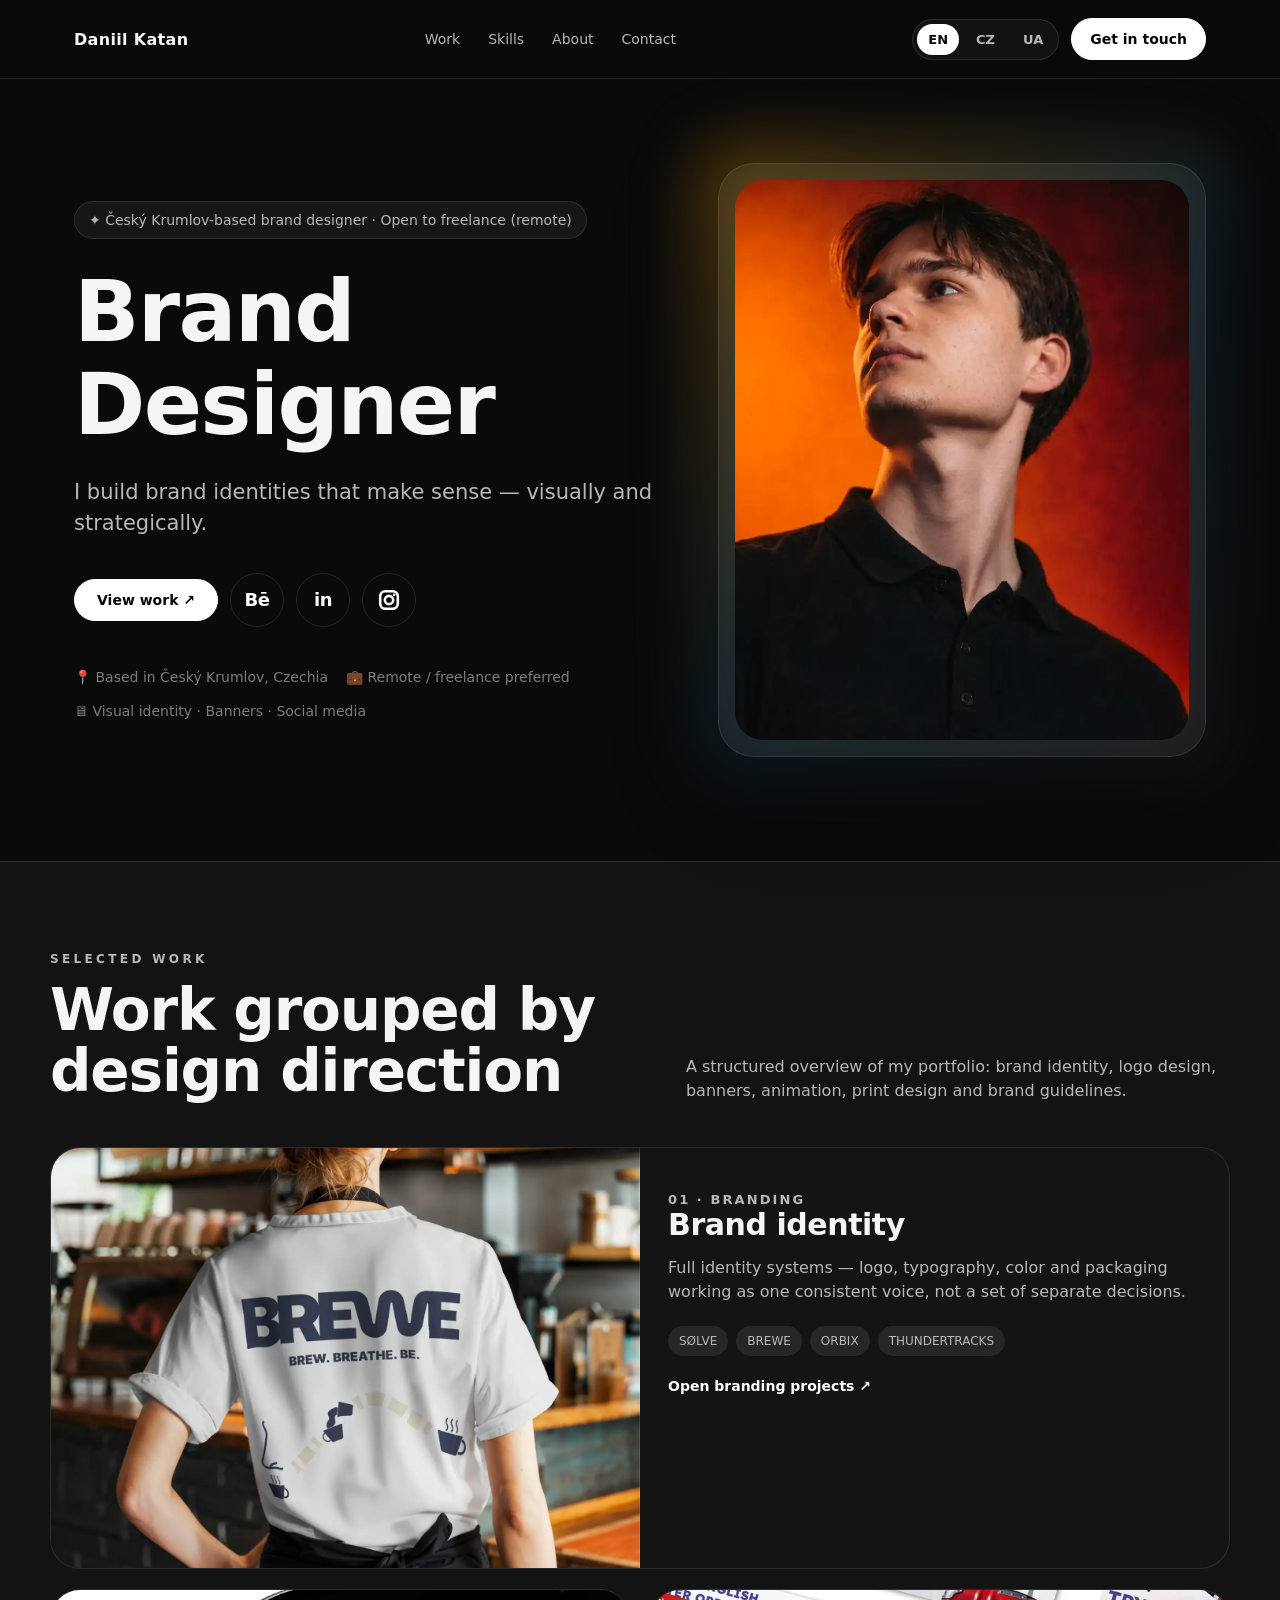
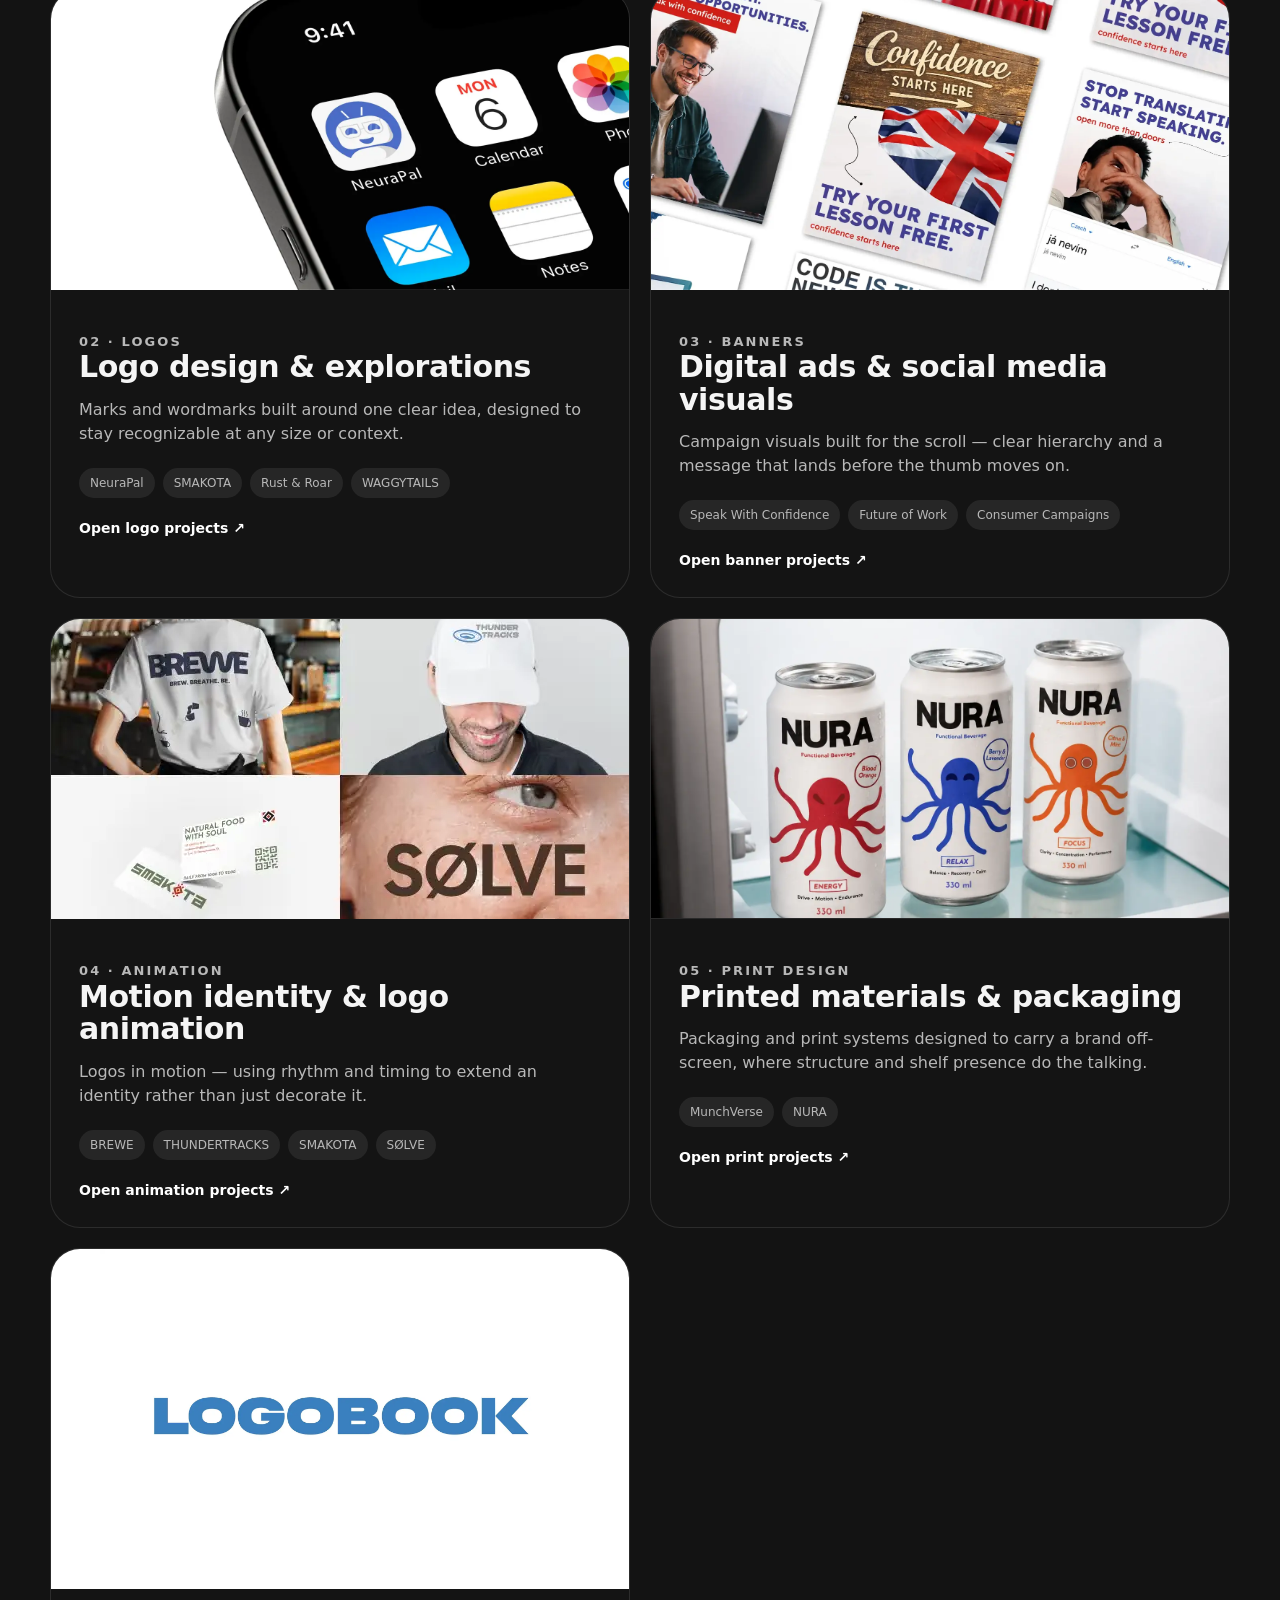
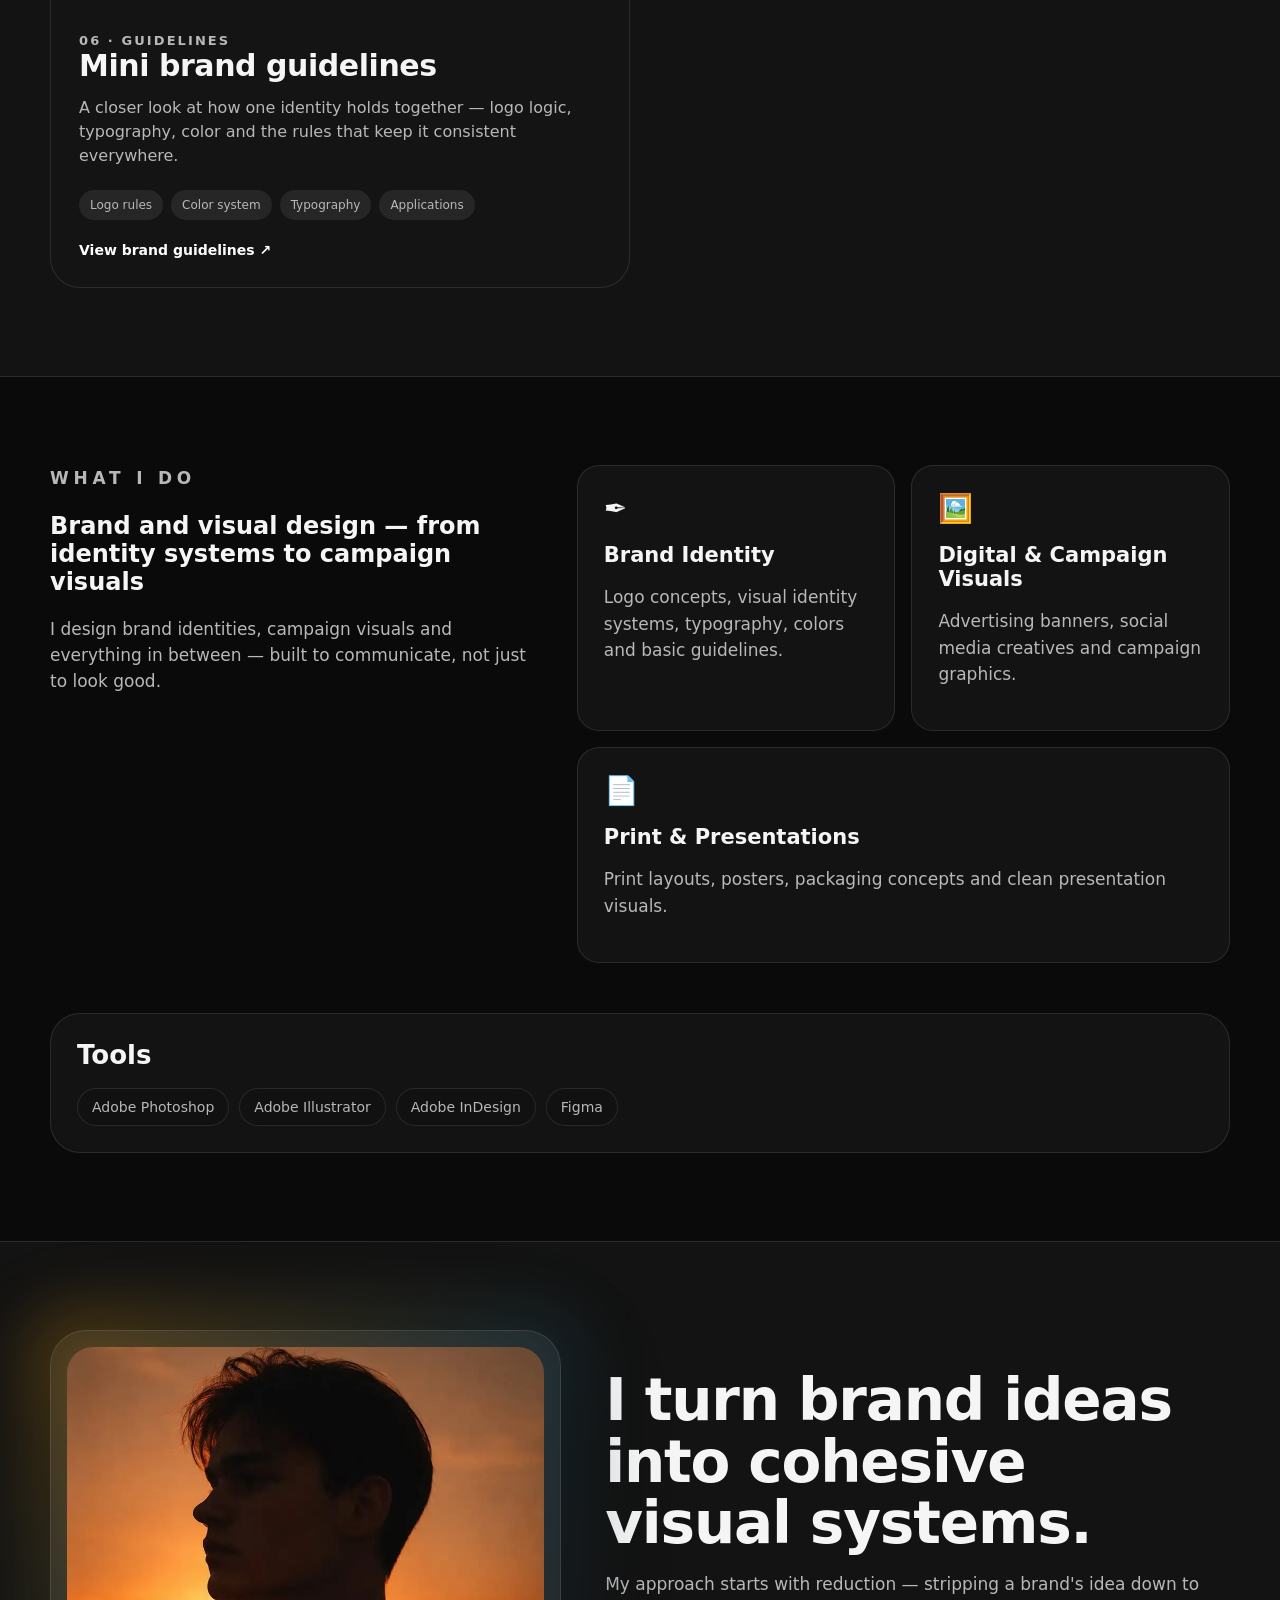
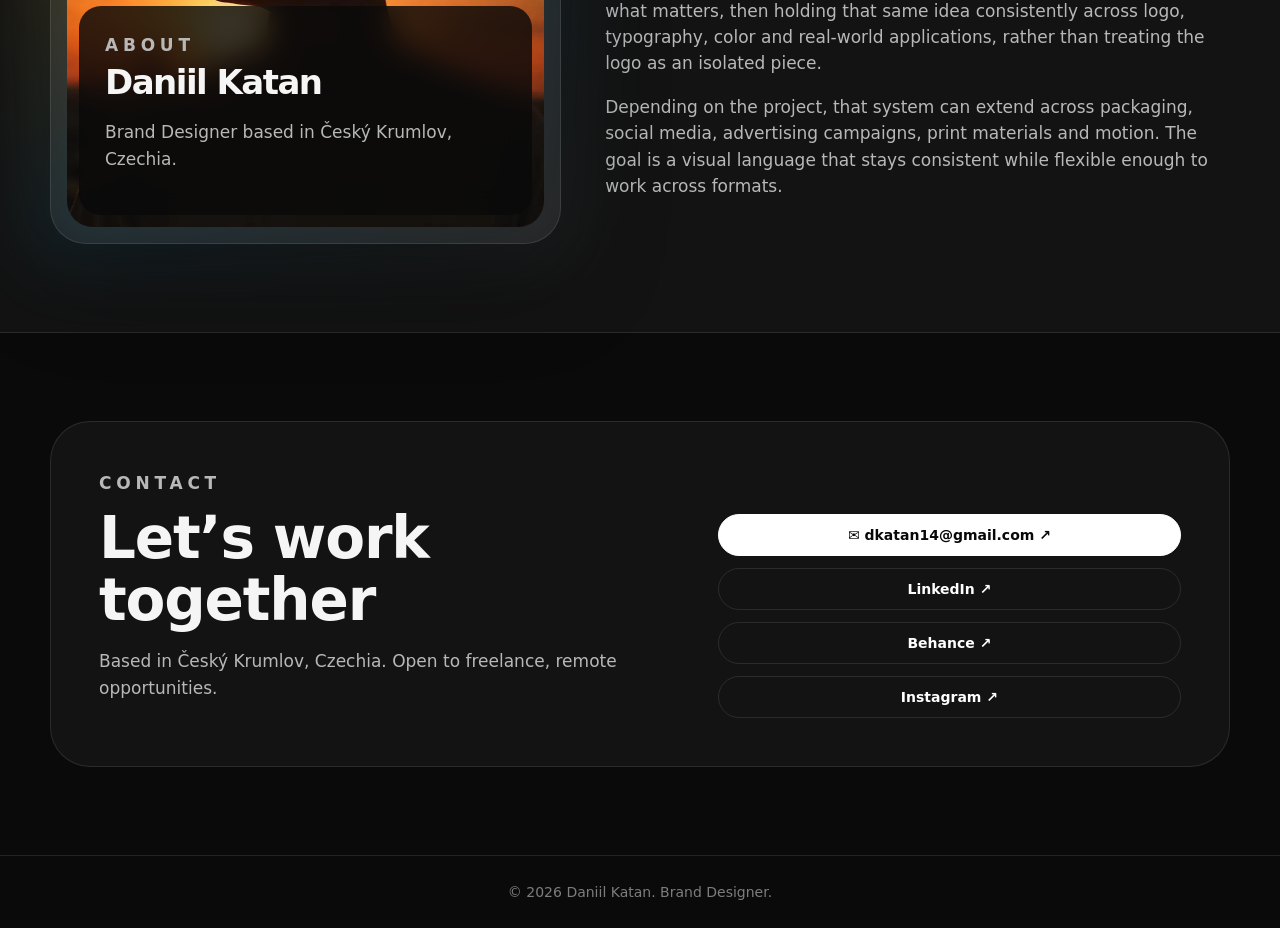
==== commit c77c4459: "Add files via upload" ====
--- a/index.html
+++ b/index.html
@@ -4,8 +4,8 @@
   <meta charset="UTF-8" />
   <meta name="viewport" content="width=device-width, initial-scale=1.0" />
   <title>Daniil Katan — Portfolio</title>
-  <meta name="description" content="Portfolio website for Daniil Katan, Brand Designer based in Prague, Czechia." />
-  <link rel="stylesheet" href="styles.css?v=20260710-final">
+  <meta name="description" content="Portfolio website for Daniil Katan, Brand Designer based in Český Krumlov, Czechia." />
+  <link rel="stylesheet" href="styles.css">
 
 
 
@@ -63,7 +63,7 @@
     <main id="top">
       <div class="hero">
         <div>
-          <div class="pill"><span data-i18n="hero.pill">✦ Prague-based brand designer · Open to full-time & freelance</span></div>
+          <div class="pill"><span data-i18n="hero.pill">✦ Český Krumlov-based brand designer · Open to freelance (remote)</span></div>
           <h1 data-i18n="hero.title">Brand Designer</h1>
           <p class="hero-text">
             <span data-i18n="hero.text">I build brand identities that make sense — visually and strategically.</span>
@@ -81,8 +81,8 @@
             </a>
           </div>
           <div class="meta">
-            <span><span data-i18n="meta.location">📍 Based in Czechia</span></span>
-            <span><span data-i18n="meta.worktype">💼 Office / hybrid preferred</span></span>
+            <span><span data-i18n="meta.location">📍 Based in Český Krumlov, Czechia</span></span>
+            <span><span data-i18n="meta.worktype">💼 Remote / freelance preferred</span></span>
             <span><span data-i18n="meta.focus">🖥 Visual identity · Banners · Social media</span></span>
           </div>
         </div>
@@ -187,7 +187,7 @@
               </div>
             </a>
 
-<a class="category-card category-link-card category-guidelines" href="thundertracks-guidelines.html?v=20260710-final" aria-label="Open ThunderTracks brand guidelines">
+<a class="category-card category-link-card category-guidelines" href="thundertracks-guidelines.html" aria-label="Open ThunderTracks brand guidelines">
               <div class="category-visual guidelines-visual guidelines-preview-clean"></div>
               <div class="category-content">
                 <p class="category-label"><span data-i18n="work.guidelines.label">06 · Guidelines</span></p>
@@ -238,14 +238,14 @@
               <div class="about-overlay">
                 <p class="eyebrow">About</p>
                 <h3>Daniil Katan</h3>
-                <p><span data-i18n="about.short">Brand Designer based in Prague, Czechia.</span></p>
+                <p><span data-i18n="about.short">Brand Designer based in Český Krumlov, Czechia.</span></p>
               </div>
             </div>
           </div>
           <div class="about-copy">
-            <h2><span data-i18n="about.title">I tend to look for the logic behind a visual decision — what it communicates, not just how it looks.</span></h2>
-            <p><span data-i18n="about.p1">I'm a brand designer based in Czechia, focused on visual identity systems — from a single logo to a full brand language. My portfolio spans identity work across beauty, tech, food and audio, each one built around its own brand logic, not just aesthetics.</span></p>
-            <p><span data-i18n="about.p2">I create design systems that adapt across digital, social and print formats, and I'm looking for a team where I can grow as a systematic thinker, work on real projects, and learn from experienced designers.</span></p>
+            <h2><span data-i18n="about.title">I turn brand ideas into cohesive visual systems.</span></h2>
+            <p><span data-i18n="about.p1">My approach starts with reduction — stripping a brand's idea down to what matters, then holding that same idea consistently across logo, typography, color and real-world applications, rather than treating the logo as an isolated piece.</span></p>
+            <p><span data-i18n="about.p2">Depending on the project, that system can extend across packaging, social media, advertising campaigns, print materials and motion. The goal is a visual language that stays consistent while flexible enough to work across formats.</span></p>
           </div>
         </div>
       </section>
@@ -257,7 +257,7 @@
               <div>
                 <p class="eyebrow">Contact</p>
                 <h2><span data-i18n="contact.title">Let’s work together</span></h2>
-                <p><span data-i18n="contact.desc">Based in Czechia. Open to full-time and freelance opportunities.</span></p>
+                <p><span data-i18n="contact.desc">Based in Český Krumlov, Czechia. Open to freelance, remote opportunities.</span></p>
               </div>
               <div class="contact-actions">
                 <a class="button" href="mailto:dkatan14@gmail.com">✉️ dkatan14@gmail.com ↗</a>
@@ -662,7 +662,7 @@
 </svg></button>
               <button class="print-slider-btn print-slider-prev" type="button" aria-label="Previous slide">‹</button>
               <div class="print-slider">
-              <img class="rounded-portfolio-image" src="print_assets/munch-mockup.webp" alt="MunchVerse ChocoCore packaging mockup">
+              <img src="print_assets/munch-mockup.webp" alt="MunchVerse ChocoCore packaging mockup">
               <img src="print_assets/munch-layout.webp" alt="MunchVerse packaging layout">
             </div>
               <button class="print-slider-btn print-slider-next" type="button" aria-label="Next slide">›</button>
@@ -692,13 +692,13 @@
 </svg></button>
               <button class="print-slider-btn print-slider-prev" type="button" aria-label="Previous slide">‹</button>
               <div class="print-slider">
-              <img class="rounded-portfolio-image" src="print_assets/nura-lineup.webp" alt="NURA functional beverages lineup">
+              <img src="print_assets/nura-lineup.webp" alt="NURA functional beverages lineup">
               <img src="print_assets/nura-energy-layout.webp" alt="NURA Energy packaging layout">
-              <img class="rounded-portfolio-image" src="print_assets/nura-energy-mockup.webp" alt="NURA Energy can mockup">
+              <img src="print_assets/nura-energy-mockup.webp" alt="NURA Energy can mockup">
               <img src="print_assets/nura-relax-layout.webp" alt="NURA Relax packaging layout">
-              <img class="rounded-portfolio-image" src="print_assets/nura-relax-mockup.webp" alt="NURA Relax can mockup">
+              <img src="print_assets/nura-relax-mockup.webp" alt="NURA Relax can mockup">
               <img src="print_assets/nura-focus-layout.webp" alt="NURA Focus packaging layout">
-              <img class="rounded-portfolio-image" src="print_assets/nura-focus-mockup.webp" alt="NURA Focus can mockup">
+              <img src="print_assets/nura-focus-mockup.webp" alt="NURA Focus can mockup">
             </div>
               <button class="print-slider-btn print-slider-next" type="button" aria-label="Next slide">›</button>
               <div class="print-dots"><button class="print-dot active" data-index="0" aria-label="Slide 1"></button><button class="print-dot" data-index="1" aria-label="Slide 2"></button><button class="print-dot" data-index="2" aria-label="Slide 3"></button><button class="print-dot" data-index="3" aria-label="Slide 4"></button><button class="print-dot" data-index="4" aria-label="Slide 5"></button><button class="print-dot" data-index="5" aria-label="Slide 6"></button><button class="print-dot" data-index="6" aria-label="Slide 7"></button></div>
@@ -928,11 +928,9 @@
         </div>
       </div>
       <div class="lightbox-stage" id="lightbox-stage">
-        <div class="lightbox-media" id="lightbox-media">
-          <button class="lightbox-nav prev" type="button" onclick="changeLightboxSlide(-1)" aria-label="Previous slide">‹</button>
-          <img class="lightbox-img" id="lightbox-img" src="" alt="Expanded project slide" onclick="toggleLightboxZoom()">
-          <button class="lightbox-nav next" type="button" onclick="changeLightboxSlide(1)" aria-label="Next slide">›</button>
-        </div>
+        <button class="lightbox-nav prev" type="button" onclick="changeLightboxSlide(-1)" aria-label="Previous slide">‹</button>
+        <img class="lightbox-img" id="lightbox-img" src="" alt="Expanded project slide" onclick="toggleLightboxZoom()">
+        <button class="lightbox-nav next" type="button" onclick="changeLightboxSlide(1)" aria-label="Next slide">›</button>
       </div>
     </div>
   </div>
@@ -987,12 +985,12 @@
         "nav.about": "About",
         "nav.contactShort": "Contact",
         "nav.contact": "Get in touch",
-        "hero.pill": "✦ Prague-based brand designer · Open to full-time & freelance",
+        "hero.pill": "✦ Český Krumlov-based brand designer · Open to freelance (remote)",
         "hero.title": "Brand Designer",
         "hero.text": "I build brand identities that make sense — visually and strategically.",
         "hero.cta": "View work ↗",
-        "meta.location": "📍 Based in Czechia",
-        "meta.worktype": "💼 Office / hybrid preferred",
+        "meta.location": "📍 Based in Český Krumlov, Czechia",
+        "meta.worktype": "💼 Remote / freelance preferred",
         "meta.focus": "🖥 Visual identity · Banners · Social media",
         "hero.card": "Brand systems for digital communication",
         "work.eyebrow": "Selected work",
@@ -1110,12 +1108,12 @@
         "service.print.title": "Print & Presentations",
         "service.print.desc": "Print layouts, posters, packaging concepts and clean presentation visuals.",
         "tools.title": "Tools",
-        "about.short": "Brand Designer based in Prague, Czechia.",
-        "about.title": "I tend to look for the logic behind a visual decision — what it communicates, not just how it looks.",
-        "about.p1": "I'm a brand designer based in Czechia, focused on visual identity systems — from a single logo to a full brand language. My portfolio spans identity work across beauty, tech, food and audio, each one built around its own brand logic, not just aesthetics.",
-        "about.p2": "I create design systems that adapt across digital, social and print formats, and I'm looking for a team where I can grow as a systematic thinker, work on real projects, and learn from experienced designers.",
+        "about.short": "Brand Designer based in Český Krumlov, Czechia.",
+        "about.title": "I turn brand ideas into cohesive visual systems.",
+        "about.p1": "My approach starts with reduction — stripping a brand's idea down to what matters, then holding that same idea consistently across logo, typography, color and real-world applications, rather than treating the logo as an isolated piece.",
+        "about.p2": "Depending on the project, that system can extend across packaging, social media, advertising campaigns, print materials and motion. The goal is a visual language that stays consistent while flexible enough to work across formats.",
         "contact.title": "Let’s work together",
-        "contact.desc": "Based in Czechia. Open to full-time and freelance opportunities.",
+        "contact.desc": "Based in Český Krumlov, Czechia. Open to freelance, remote opportunities.",
         "footer": "© 2026 Daniil Katan. Brand Designer.",
         "back": "← Back to portfolio",
         "branding.eyebrow": "Branding",
@@ -1168,12 +1166,12 @@
         "nav.about": "O mně",
         "nav.contactShort": "Kontakt",
         "nav.contact": "Kontaktovat",
-        "hero.pill": "✦ Designér značek se sídlem v Praze · Otevřený plnému úvazku i freelance spolupráci",
+        "hero.pill": "✦ Designér značek se sídlem v Českém Krumlově · Otevřený freelance spolupráci (na dálku)",
         "hero.title": "Brand Designer",
         "hero.text": "Vytvářím značky, které dávají smysl — vizuálně i strategicky.",
         "hero.cta": "Zobrazit práce ↗",
-        "meta.location": "📍 Působím v Česku",
-        "meta.worktype": "💼 Preferuji kancelář / hybrid",
+        "meta.location": "📍 Působím v Českém Krumlově, Česko",
+        "meta.worktype": "💼 Preferuji práci na dálku / freelance",
         "meta.focus": "🖥 Vizuální identita · Bannery · Sociální sítě",
         "hero.card": "Brand systémy pro digitální komunikaci",
         "work.eyebrow": "Vybrané práce",
@@ -1291,12 +1289,12 @@
         "service.print.title": "Tisk & prezentace",
         "service.print.desc": "Tiskové layouty, plakáty, obalové koncepty a čisté prezentační vizuály.",
         "tools.title": "Nástroje",
-        "about.short": "Brand Designer působící v Praze, Česko.",
-        "about.title": "Snažím se hledat logiku za každým vizuálním rozhodnutím — co komunikuje, ne jen jak to vypadá.",
-        "about.p1": "Jsem brand designér působící v Česku, zaměřený na systémy vizuální identity — od jednoho loga až po kompletní jazyk značky. Moje portfolio zahrnuje identity z oblasti beauty, tech, gastronomie a audia, každou postavenou na vlastní logice značky, ne jen na estetice.",
-        "about.p2": "Tvořím design systémy, které se přizpůsobí digitálním, sociálním i tiskovým formátům, a hledám tým, kde se můžu rozvíjet jako systematicky uvažující designér, pracovat na reálných projektech a učit se od zkušenějších kolegů.",
+        "about.short": "Brand Designer působící v Českém Krumlově, Česko.",
+        "about.title": "Proměňuji myšlenku značky v ucelený vizuální systém.",
+        "about.p1": "Můj přístup začíná redukcí — zredukuji myšlenku značky na to podstatné a pak ji důsledně udržuji napříč logem, typografií, barvami a reálnými aplikacemi, místo abych logo bral jako izolovaný prvek.",
+        "about.p2": "Podle typu projektu se tento systém může rozšířit na obaly, sociální sítě, reklamní kampaně, tiskové materiály i pohyblivou grafiku. Cílem je vizuální jazyk, který zůstává konzistentní, a přitom dostatečně flexibilní na to, aby fungoval napříč formáty.",
         "contact.title": "Pojďme spolupracovat",
-        "contact.desc": "Působím v Česku. Otevřený plnému úvazku i freelance spolupráci.",
+        "contact.desc": "Působím v Českém Krumlově, Česko. Otevřený freelance spolupráci na dálku.",
         "footer": "© 2026 Daniil Katan. Brand Designer.",
         "back": "← Zpět na portfolio",
         "branding.eyebrow": "Branding",
@@ -1349,12 +1347,12 @@
         "nav.about": "Про мене",
         "nav.contactShort": "Контакт",
         "nav.contact": "Зв'язатися",
-        "hero.pill": "✦ Бренд-дизайнер з Праги · Відкритий до full-time та freelance",
+        "hero.pill": "✦ Бренд-дизайнер з Чеського Крумлова · Відкритий до freelance (віддалено)",
         "hero.title": "Brand Designer",
         "hero.text": "Я створюю бренд-айдентику, яка має сенс — візуально і стратегічно.",
         "hero.cta": "Переглянути роботи ↗",
-        "meta.location": "📍 Базуюсь у Чехії",
-        "meta.worktype": "💼 Офіс / гібридний формат",
+        "meta.location": "📍 Базуюсь у Чеському Крумлові, Чехія",
+        "meta.worktype": "💼 Віддалена робота / freelance",
         "meta.focus": "🖥 Візуальна айдентика · Банери · Соцмережі",
         "hero.card": "Бренд-системи для цифрової комунікації",
         "work.eyebrow": "Обрані роботи",
@@ -1472,12 +1470,12 @@
         "service.print.title": "Друк та презентації",
         "service.print.desc": "Друковані макети, постери, концепції упаковки та охайні презентаційні візуали.",
         "tools.title": "Інструменти",
-        "about.short": "Бренд-дизайнер з Праги, Чехія.",
-        "about.title": "Я намагаюся шукати логіку за кожним візуальним рішенням — що воно комунікує, а не лише як виглядає.",
-        "about.p1": "Я бренд-дизайнер з Чехії, зосереджений на системах візуальної айдентики — від одного логотипа до повноцінної мови бренду. Моє портфоліо охоплює айдентику в beauty, tech, гастрономії та аудіо, кожна побудована на власній логіці бренду, а не лише на естетиці.",
-        "about.p2": "Я створюю дизайн-системи, які адаптуються під цифрові, соціальні та друковані формати, і шукаю команду, де зможу розвиватися як системний мислитель, працювати над реальними проєктами і вчитися у досвідчених дизайнерів.",
+        "about.short": "Бренд-дизайнер з Чеського Крумлова, Чехія.",
+        "about.title": "Я перетворюю ідею бренду на цілісну візуальну систему.",
+        "about.p1": "Мій підхід починається з редукції — я звужую ідею бренду до найголовнішого, а потім послідовно тримаю цю саму ідею в логотипі, типографіці, кольорі та реальних застосуваннях, а не сприймаю логотип як окремий елемент.",
+        "about.p2": "Залежно від проєкту ця система може поширюватися на упаковку, соцмережі, рекламні кампанії, друковані матеріали та анімацію. Мета — візуальна мова, яка залишається послідовною, але достатньо гнучкою, щоб працювати в різних форматах.",
         "contact.title": "Давайте працювати разом",
-        "contact.desc": "Живу в Чехії. Відкритий до full-time та freelance співпраці.",
+        "contact.desc": "Живу в Чеському Крумлові, Чехія. Відкритий до freelance співпраці віддалено.",
         "footer": "© 2026 Daniil Katan. Brand Designer.",
         "back": "← Назад до портфоліо",
         "branding.eyebrow": "Брендинг",
@@ -1590,12 +1588,11 @@
     function applyZoom() {
       const img = document.getElementById('lightbox-img');
       const stage = document.getElementById('lightbox-stage');
-      const media = document.getElementById('lightbox-media');
-      if (!img || !stage || !media) return;
+      if (!img || !stage) return;
 
       const stageRect = stage.getBoundingClientRect();
-      const availableW = Math.max(260, stageRect.width - 36);
-      const availableH = Math.max(260, stageRect.height - 36);
+      const availableW = Math.max(260, stageRect.width);
+      const availableH = Math.max(260, stageRect.height);
 
       const naturalW = img.naturalWidth || 1;
       const naturalH = img.naturalHeight || 1;
@@ -1603,19 +1600,25 @@
       const fitScale = Math.min(availableW / naturalW, availableH / naturalH, 1);
       const fitW = Math.floor(naturalW * fitScale);
       const fitH = Math.floor(naturalH * fitScale);
-      const renderW = Math.max(1, Math.round(fitW * lightboxState.scale));
-      const renderH = Math.max(1, Math.round(fitH * lightboxState.scale));
-
-      media.style.width = renderW + 'px';
-      media.style.height = renderH + 'px';
-      img.style.width = '100%';
-      img.style.height = '100%';
+
+      img.style.setProperty('--fit-width', fitW + 'px');
+      img.style.setProperty('--fit-height', fitH + 'px');
+      img.style.setProperty('--zoom-scale', lightboxState.scale);
 
       if (lightboxState.scale <= 1) {
         stage.classList.remove('is-zoomed');
+        img.style.width = fitW + 'px';
+        img.style.height = fitH + 'px';
       } else {
         stage.classList.add('is-zoomed');
+        img.style.width = (fitW * lightboxState.scale) + 'px';
+        img.style.height = (fitH * lightboxState.scale) + 'px';
       }
+
+      img.style.maxWidth = 'none';
+      img.style.maxHeight = 'none';
+      img.style.objectFit = 'contain';
+      img.style.transform = 'none';
 
       stage.style.cursor = lightboxState.scale > 1 ? 'zoom-out' : 'zoom-in';
       updateZoomLabel();
@@ -1653,12 +1656,7 @@
       const stage = document.getElementById('lightbox-stage');
       if (!lightboxImg) return;
 
-      if (stage) {
-        stage.classList.remove('is-zoomed');
-        stage.scrollTo({ left: 0, top: 0, behavior: 'auto' });
-      }
-      const media = document.getElementById('lightbox-media');
-      if (media) { media.style.width = ''; media.style.height = ''; }
+      if (stage) stage.classList.remove('is-zoomed');
       lightboxState.scale = 1;
 
       lightboxImg.onload = function() {
@@ -1692,9 +1690,7 @@
       document.body.style.overflow = '';
       lightboxState.scale = 1;
       const stage = document.getElementById('lightbox-stage');
-      const media = document.getElementById('lightbox-media');
       if (stage) stage.classList.remove('is-zoomed');
-      if (media) { media.style.width = ''; media.style.height = ''; }
     }
 
     document.addEventListener('keydown', function(event) {
@@ -1813,6 +1809,27 @@
       return Math.round(slider.scrollLeft / Math.max(1, slider.clientWidth));
     }
 
+    // Size the preview box to match the active slide's own aspect ratio,
+    // so it hugs the image tightly instead of leaving empty letterbox
+    // bars when the box is taller/shorter than the picture.
+    function applyRatio(img){
+      if (img.naturalWidth && img.naturalHeight){
+        wrap.style.aspectRatio = img.naturalWidth + ' / ' + img.naturalHeight;
+      }
+    }
+
+    function syncRatio(){
+      const img = slides[currentIndex()] || slides[0];
+      if (!img) return;
+      if (img.complete && img.naturalWidth){
+        applyRatio(img);
+      } else {
+        img.addEventListener('load', function(){ applyRatio(img); }, { once:true });
+      }
+    }
+
+    syncRatio();
+
     prev && prev.addEventListener('click', function(e){
       e.preventDefault();
       e.stopPropagation();
@@ -1836,6 +1853,7 @@
     slider.addEventListener('scroll', function(){
       const i = currentIndex();
       dots.forEach((dot, idx) => dot.classList.toggle('active', idx === i));
+      syncRatio();
     }, { passive:true });
   });
 });
@@ -1855,11 +1873,9 @@
       </div>
     </div>
     <div class="print-lightbox-stage" id="print-lightbox-stage">
-      <div class="print-lightbox-media" id="print-lightbox-media">
-        <button class="print-lightbox-nav prev" type="button" data-print-direction="-1" aria-label="Previous slide">‹</button>
-        <img id="print-lightbox-img" src="" alt="">
-        <button class="print-lightbox-nav next" type="button" data-print-direction="1" aria-label="Next slide">›</button>
-      </div>
+      <button class="print-lightbox-nav prev" type="button" data-print-direction="-1" aria-label="Previous slide">‹</button>
+      <img id="print-lightbox-img" src="" alt="">
+      <button class="print-lightbox-nav next" type="button" data-print-direction="1" aria-label="Next slide">›</button>
     </div>
   </div>
 </div>
@@ -1870,9 +1886,8 @@
   const box = document.getElementById('print-lightbox');
   const img = document.getElementById('print-lightbox-img');
   const stage = document.getElementById('print-lightbox-stage');
-  const media = document.getElementById('print-lightbox-media');
   const label = document.getElementById('print-lightbox-zoom-label');
-  if (!box || !img || !stage || !media) return;
+  if (!box || !img || !stage) return;
 
   const state = { images: [], index: 0, scale: 1 };
 
@@ -1890,18 +1905,18 @@
     const fitW = Math.floor(naturalW * fitScale);
     const fitH = Math.floor(naturalH * fitScale);
 
-    const renderW = Math.max(1, Math.round(fitW * state.scale));
-    const renderH = Math.max(1, Math.round(fitH * state.scale));
-
-    media.style.width = renderW + 'px';
-    media.style.height = renderH + 'px';
-    img.style.width = '100%';
-    img.style.height = '100%';
+    img.style.setProperty('--print-fit-width', fitW + 'px');
+    img.style.setProperty('--print-fit-height', fitH + 'px');
+    img.style.setProperty('--print-zoom-scale', state.scale);
 
     if (state.scale <= 1) {
       stage.classList.remove('is-zoomed');
+      img.style.width = fitW + 'px';
+      img.style.height = fitH + 'px';
     } else {
       stage.classList.add('is-zoomed');
+      img.style.width = (fitW * state.scale) + 'px';
+      img.style.height = (fitH * state.scale) + 'px';
     }
     stage.style.cursor = state.scale > 1 ? 'zoom-out' : 'zoom-in';
     updateLabel();
@@ -1917,7 +1932,6 @@
     state.index = (index + state.images.length) % state.images.length;
     state.scale = 1;
     stage.classList.remove('is-zoomed');
-    stage.scrollTo({ left: 0, top: 0, behavior: 'auto' });
     const current = state.images[state.index];
     img.onload = function(){ requestAnimationFrame(applyZoom); };
     img.src = current.src;
@@ -1941,8 +1955,6 @@
     state.index = 0;
     state.scale = 1;
     stage.classList.remove('is-zoomed');
-    media.style.width = '';
-    media.style.height = '';
     updateLabel();
   }
 
@@ -2033,7 +2045,7 @@
   <div class="contact-modal" role="dialog" aria-modal="true" aria-labelledby="contact-modal-title">
     <button class="contact-modal-close" type="button" id="contact-modal-close" aria-label="Close">×</button>
     <h3 id="contact-modal-title"><span data-i18n="contact.title">Let’s work together</span></h3>
-    <p><span data-i18n="contact.desc">Based in Czechia. Open to full-time and freelance opportunities.</span></p>
+    <p><span data-i18n="contact.desc">Based in Český Krumlov, Czechia. Open to freelance, remote opportunities.</span></p>
     <div class="contact-modal-actions">
       <a class="button" href="mailto:dkatan14@gmail.com">✉️ dkatan14@gmail.com ↗</a>
       <a class="button secondary" href="https://www.linkedin.com/in/katangraph/" target="_blank" rel="noreferrer">LinkedIn ↗</a>
--- a/styles.css
+++ b/styles.css
@@ -1225,44 +1225,37 @@
       position: absolute;
       top: 50%;
       transform: translateY(-50%);
-      width: 46px;
-      height: 46px;
+      width: 52px;
+      height: 52px;
       border-radius: 999px;
-      border: 1px solid rgba(255,255,255,.08);
-      background: rgba(20,20,20,.28);
-      color: rgba(255,255,255,.72);
-      font-size: 22px;
+      border: 1px solid rgba(255,255,255,.16);
+      background: rgba(20,20,20,.78);
+      color: #ffffff;
+      font-size: 24px;
       font-weight: 500;
       display: inline-flex;
       align-items: center;
       justify-content: center;
       cursor: pointer;
-      transition: opacity .2s ease, background .2s ease, color .2s ease, transform .2s ease, border-color .2s ease;
+      transition: .2s ease;
       z-index: 6;
       box-shadow: none;
-      backdrop-filter: blur(6px);
-      opacity: .18;
-    }
-
-    .lightbox-media:hover .lightbox-nav,
-    .lightbox-nav:focus-visible {
-      opacity: .48;
+      backdrop-filter: blur(8px);
+      opacity: 1;
     }
 
     .lightbox-nav:hover {
-      opacity: .9;
       background: #ffffff;
       color: #111111;
       transform: translateY(-50%) scale(1.03);
-      border-color: rgba(255,255,255,.42);
     }
 
     .lightbox-nav.prev {
-      left: 14px;
+      left: 32px;
     }
 
     .lightbox-nav.next {
-      right: 14px;
+      right: 32px;
     }
 
     .lightbox-zoom-label {
@@ -1284,36 +1277,20 @@
       border-radius: 18px;
       cursor: zoom-in;
       padding: 18px;
-      box-sizing: border-box;
-    }
-
-    .lightbox-media {
-      position: relative;
-      flex: 0 0 auto;
+    }
+
+    .lightbox-img {
+      width: auto;
+      height: auto;
       max-width: 100%;
-      max-height: 100%;
-      margin: auto;
-    }
-
-    .lightbox-stage.is-zoomed .lightbox-media {
-      max-width: none;
-      max-height: none;
-      margin: 0;
-    }
-
-    .lightbox-media img,
-    .lightbox-img {
-      width: 100%;
-      height: 100%;
-      max-width: none;
-      max-height: none;
+      max-height: calc(92vh - 120px);
       object-fit: contain;
       border-radius: 18px;
       background: white;
       box-shadow: 0 30px 120px rgba(0,0,0,.45);
-      transform: none;
+      transform: scale(1);
       transform-origin: center center;
-      transition: none;
+      transition: transform .15s ease;
       user-select: none;
       display: block;
     }
@@ -1486,21 +1463,12 @@
       justify-content: center !important;
     }
 
-    .lightbox-media {
-      position: relative !important;
-      flex: 0 0 auto !important;
+    .lightbox-img {
+      display: block !important;
+      width: auto !important;
+      height: auto !important;
       max-width: 100% !important;
       max-height: 100% !important;
-      margin: auto !important;
-    }
-
-    .lightbox-media img,
-    .lightbox-img {
-      display: block !important;
-      width: 100% !important;
-      height: 100% !important;
-      max-width: none !important;
-      max-height: none !important;
       object-fit: contain !important;
       transform: none !important;
       transform-origin: center center !important;
@@ -1512,34 +1480,17 @@
       justify-content: flex-start !important;
     }
 
-    .lightbox-stage.is-zoomed .lightbox-media {
+    .lightbox-stage.is-zoomed .lightbox-img {
       max-width: none !important;
       max-height: none !important;
-      margin: 0 !important;
+      width: calc(var(--fit-width) * var(--zoom-scale)) !important;
+      height: calc(var(--fit-height) * var(--zoom-scale)) !important;
+      margin: auto !important;
     }
 
     @media (max-width: 760px) {
       .lightbox-inner {
         padding: 72px 22px 42px !important;
-      }
-
-      .lightbox-nav {
-        width: 42px;
-        height: 42px;
-        opacity: .14;
-      }
-
-      .lightbox-media:hover .lightbox-nav,
-      .lightbox-nav:focus-visible {
-        opacity: .4;
-      }
-
-      .lightbox-nav.prev {
-        left: 10px;
-      }
-
-      .lightbox-nav.next {
-        right: 10px;
       }
     }
 
@@ -2087,15 +2038,13 @@
 .print-lightbox-zoom-label{min-width:60px;text-align:center;color:#fff;font-size:13px;font-weight:700;}
 .print-lightbox-stage{position:relative;flex:1 1 auto;min-height:0;width:100%;display:flex;align-items:center;justify-content:center;overflow:hidden;border-radius:18px;cursor:zoom-in;padding:18px;box-sizing:border-box;}
 .print-lightbox-stage.is-zoomed{overflow:auto!important;align-items:flex-start!important;justify-content:flex-start!important;}
-.print-lightbox-media{position:relative;flex:0 0 auto;max-width:100%;max-height:100%;margin:auto;}
-.print-lightbox-stage.is-zoomed .print-lightbox-media{max-width:none;max-height:none;margin:0;}
-.print-lightbox-media img{display:block!important;width:100%!important;height:100%!important;max-width:none!important;max-height:none!important;object-fit:contain!important;border-radius:18px;background:transparent;box-shadow:0 30px 120px rgba(0,0,0,.45);user-select:none;transform:none!important;}
-.print-lightbox-nav{position:absolute;top:50%;transform:translateY(-50%);width:46px;height:46px;border-radius:999px;border:1px solid rgba(255,255,255,.08);background:rgba(20,20,20,.28);color:rgba(255,255,255,.72);font-size:22px;font-weight:500;display:inline-flex;align-items:center;justify-content:center;cursor:pointer;transition:opacity .2s ease, background .2s ease, color .2s ease, transform .2s ease, border-color .2s ease;z-index:6;backdrop-filter:blur(6px);opacity:.18;}
-.print-lightbox-media:hover .print-lightbox-nav,.print-lightbox-nav:focus-visible{opacity:.48;}
-.print-lightbox-nav:hover{opacity:.9;background:#fff;color:#111;transform:translateY(-50%) scale(1.03);border-color:rgba(255,255,255,.42);}
-.print-lightbox-nav.prev{left:14px;}
-.print-lightbox-nav.next{right:14px;}
-@media(max-width:760px){.print-lightbox-inner{padding:72px 22px 42px}.print-lightbox-nav{width:42px;height:42px;opacity:.14}.print-lightbox-media:hover .print-lightbox-nav,.print-lightbox-nav:focus-visible{opacity:.4}.print-lightbox-nav.prev{left:10px}.print-lightbox-nav.next{right:10px}}
+.print-lightbox-stage img{display:block!important;width:auto!important;height:auto!important;max-width:100%!important;max-height:100%!important;object-fit:contain!important;border-radius:18px;background:transparent;box-shadow:0 30px 120px rgba(0,0,0,.45);user-select:none;transform:none!important;}
+.print-lightbox-stage.is-zoomed img{max-width:none!important;max-height:none!important;width:calc(var(--print-fit-width) * var(--print-zoom-scale))!important;height:calc(var(--print-fit-height) * var(--print-zoom-scale))!important;margin:auto!important;}
+.print-lightbox-nav{position:absolute;top:50%;transform:translateY(-50%);width:52px;height:52px;border-radius:999px;border:1px solid rgba(255,255,255,.16);background:rgba(20,20,20,.78);color:#fff;font-size:24px;font-weight:500;display:inline-flex;align-items:center;justify-content:center;cursor:pointer;transition:.2s ease;z-index:6;backdrop-filter:blur(8px);}
+.print-lightbox-nav:hover{background:#fff;color:#111;transform:translateY(-50%) scale(1.03);}
+.print-lightbox-nav.prev{left:32px;}
+.print-lightbox-nav.next{right:32px;}
+@media(max-width:760px){.print-lightbox-inner{padding:72px 22px 42px}.print-lightbox-nav.prev{left:14px}.print-lightbox-nav.next{right:14px}}
 
 /* .print-slider images live inside .brand-preview, so the generic
    ".brand-preview img" rule (max-height:520px + border-radius:22px) was
@@ -2110,18 +2059,18 @@
   object-fit: contain;
 }
 
-
-/* Rounded corners only for the five requested print preview images. */
-.print-slider img.rounded-portfolio-image{
-  box-sizing: border-box !important;
-  min-width: 100% !important;
-  width: 100% !important;
-  height: 100% !important;
-  padding: 16px !important;
-  object-fit: contain !important;
-  background: #f4f4f4 !important;
-  border-radius: 28px !important;
-  -webkit-background-clip: padding-box !important;
-  background-clip: padding-box !important;
-  overflow: hidden !important;
-}
+/* The preview column used to stretch to match the height of the text
+   column next to it, which left empty grey/white bars above and below
+   the (contain-fit) image. Instead, size the preview to the active
+   slide's own aspect ratio (set via JS below) so it hugs the image with
+   no leftover space. */
+.print-project .print-preview{
+  align-self: start !important;
+  height: auto !important;
+  min-height: 0 !important;
+}
+.print-project .print-slider-wrap{
+  height: auto !important;
+  aspect-ratio: 1 / 1;
+  transition: aspect-ratio .25s ease;
+}
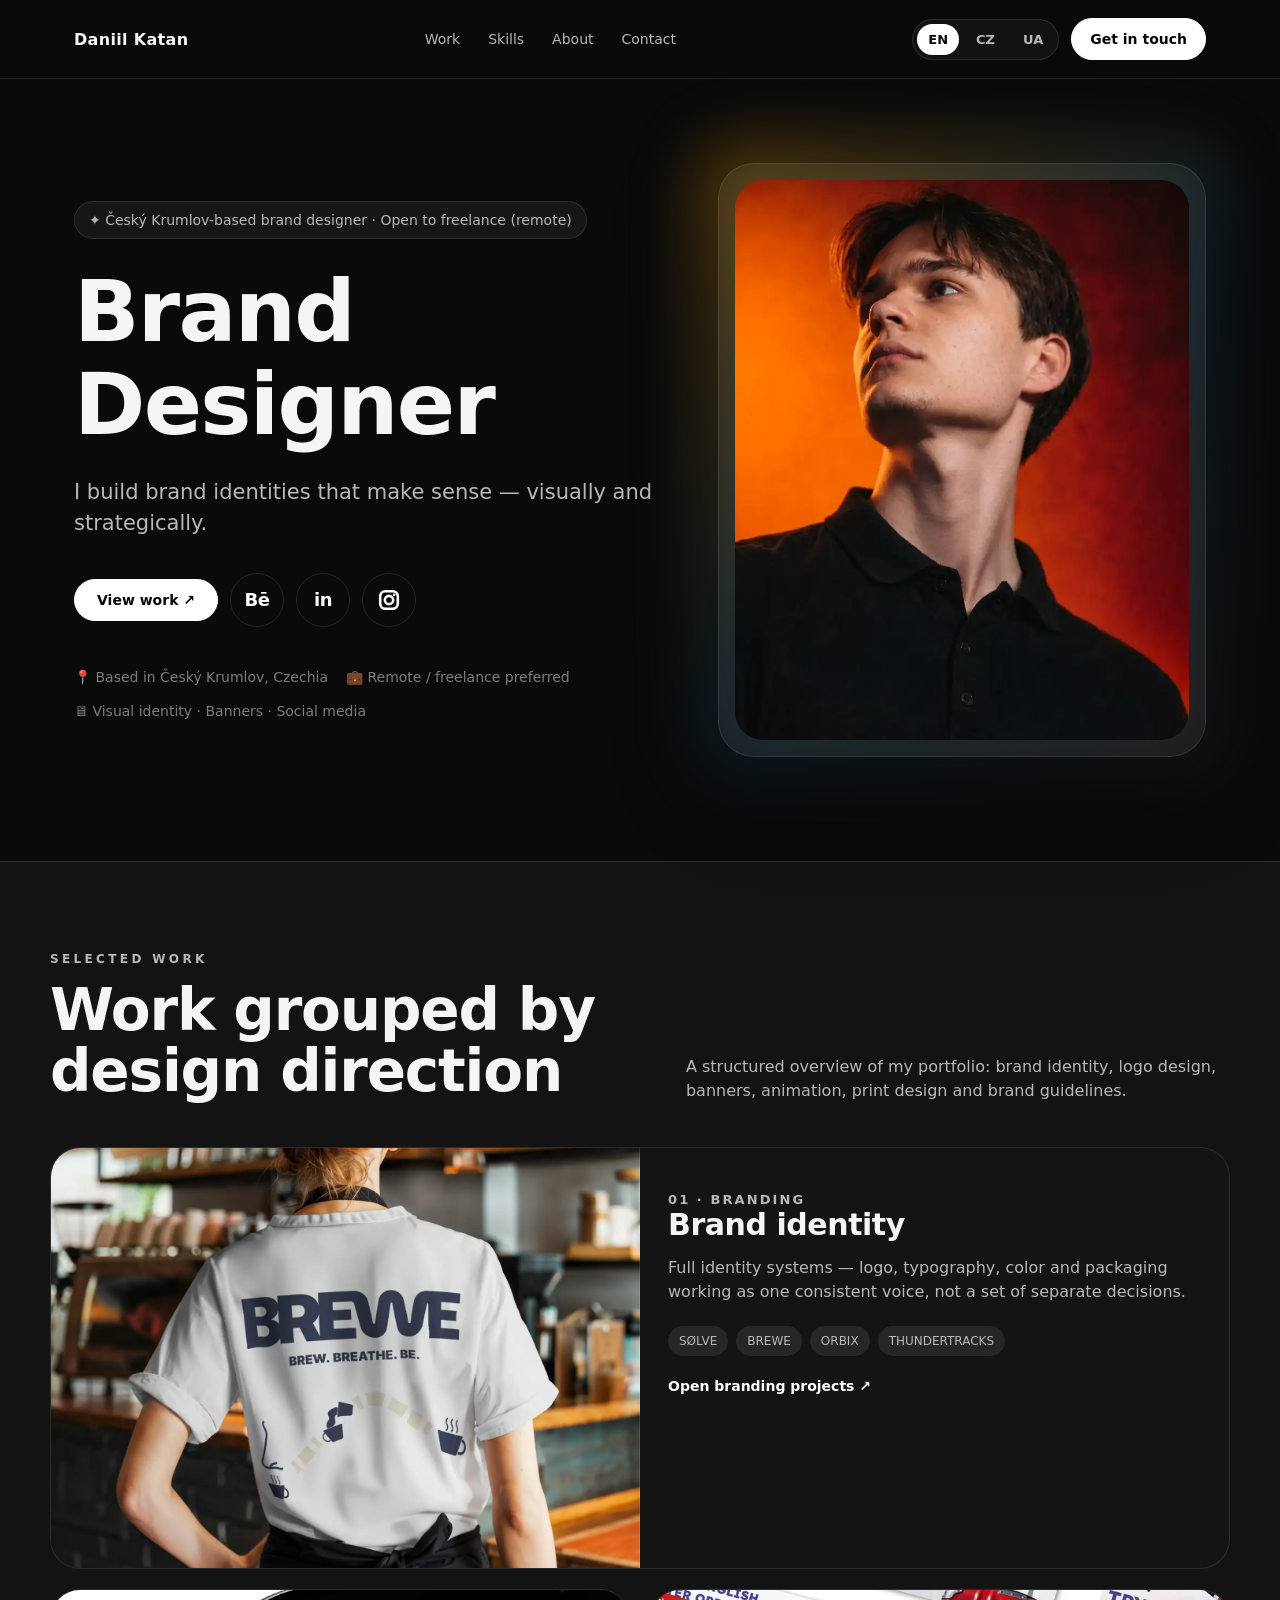
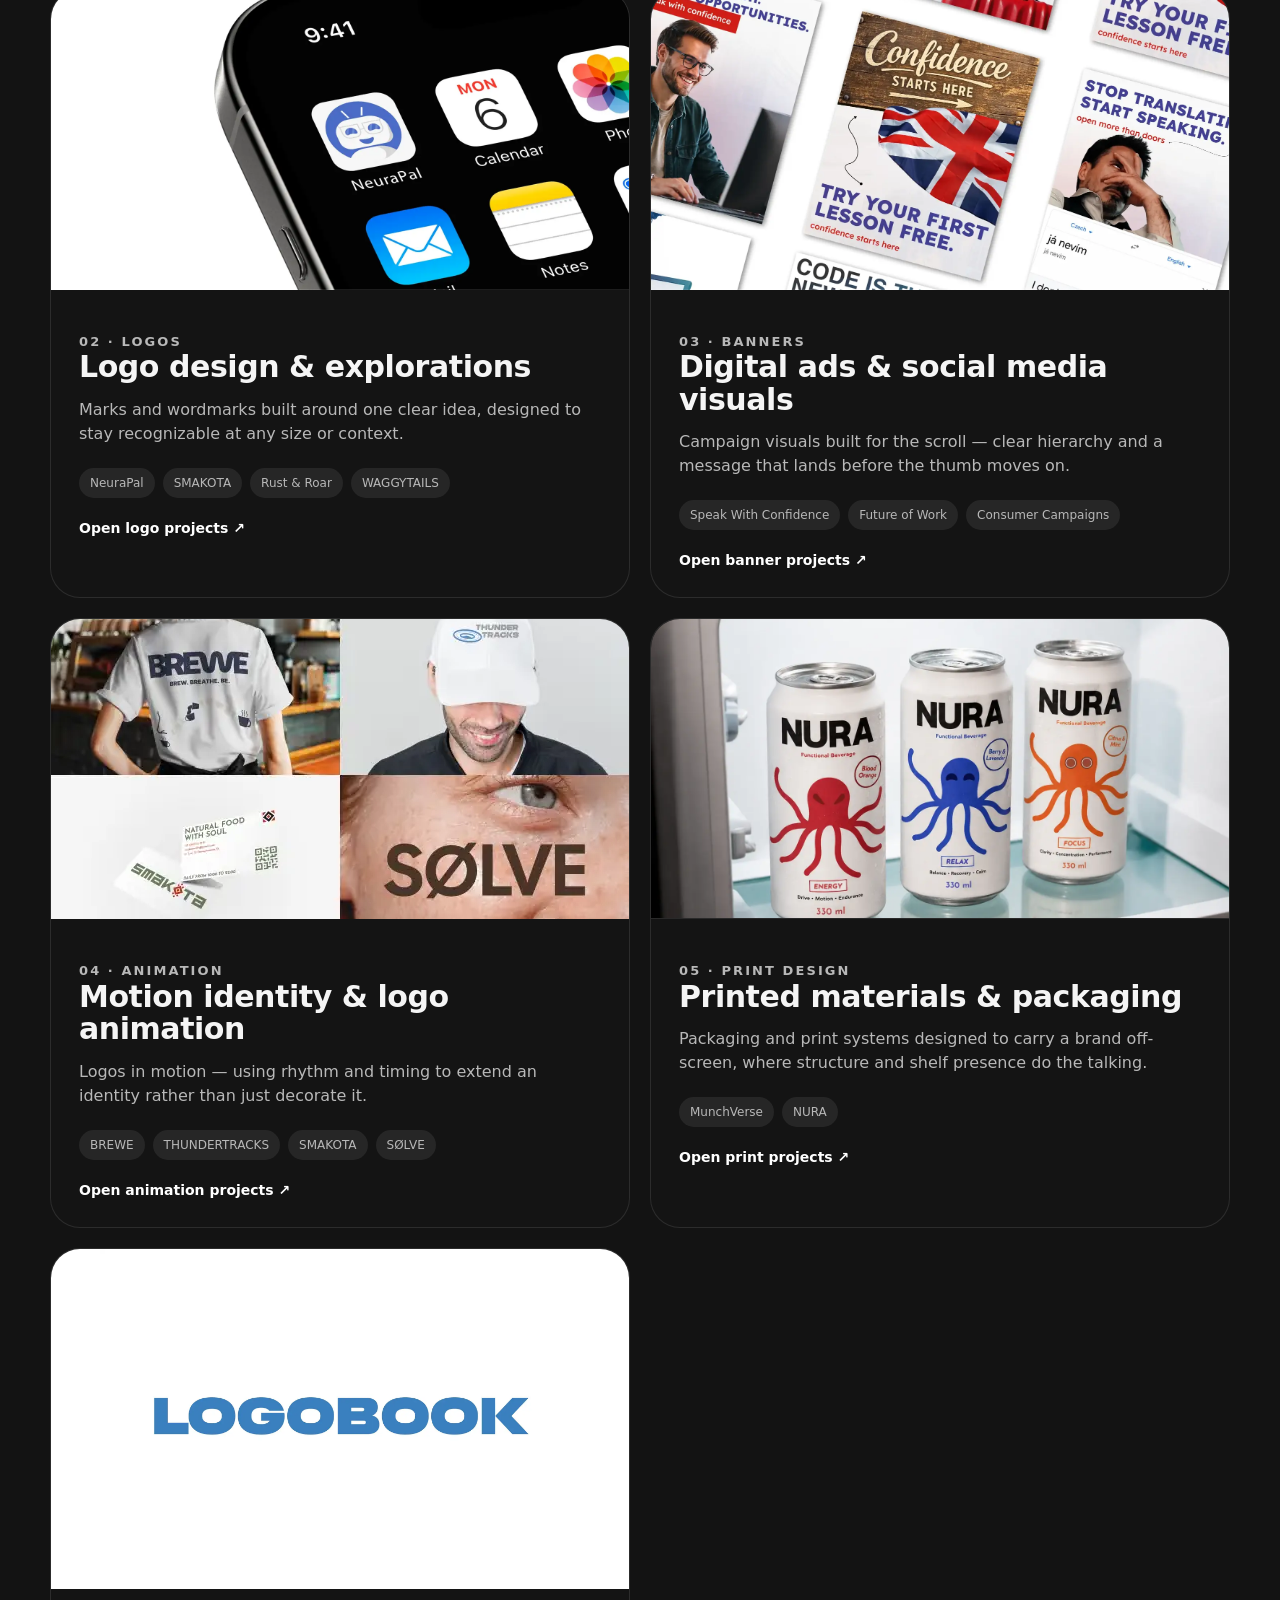
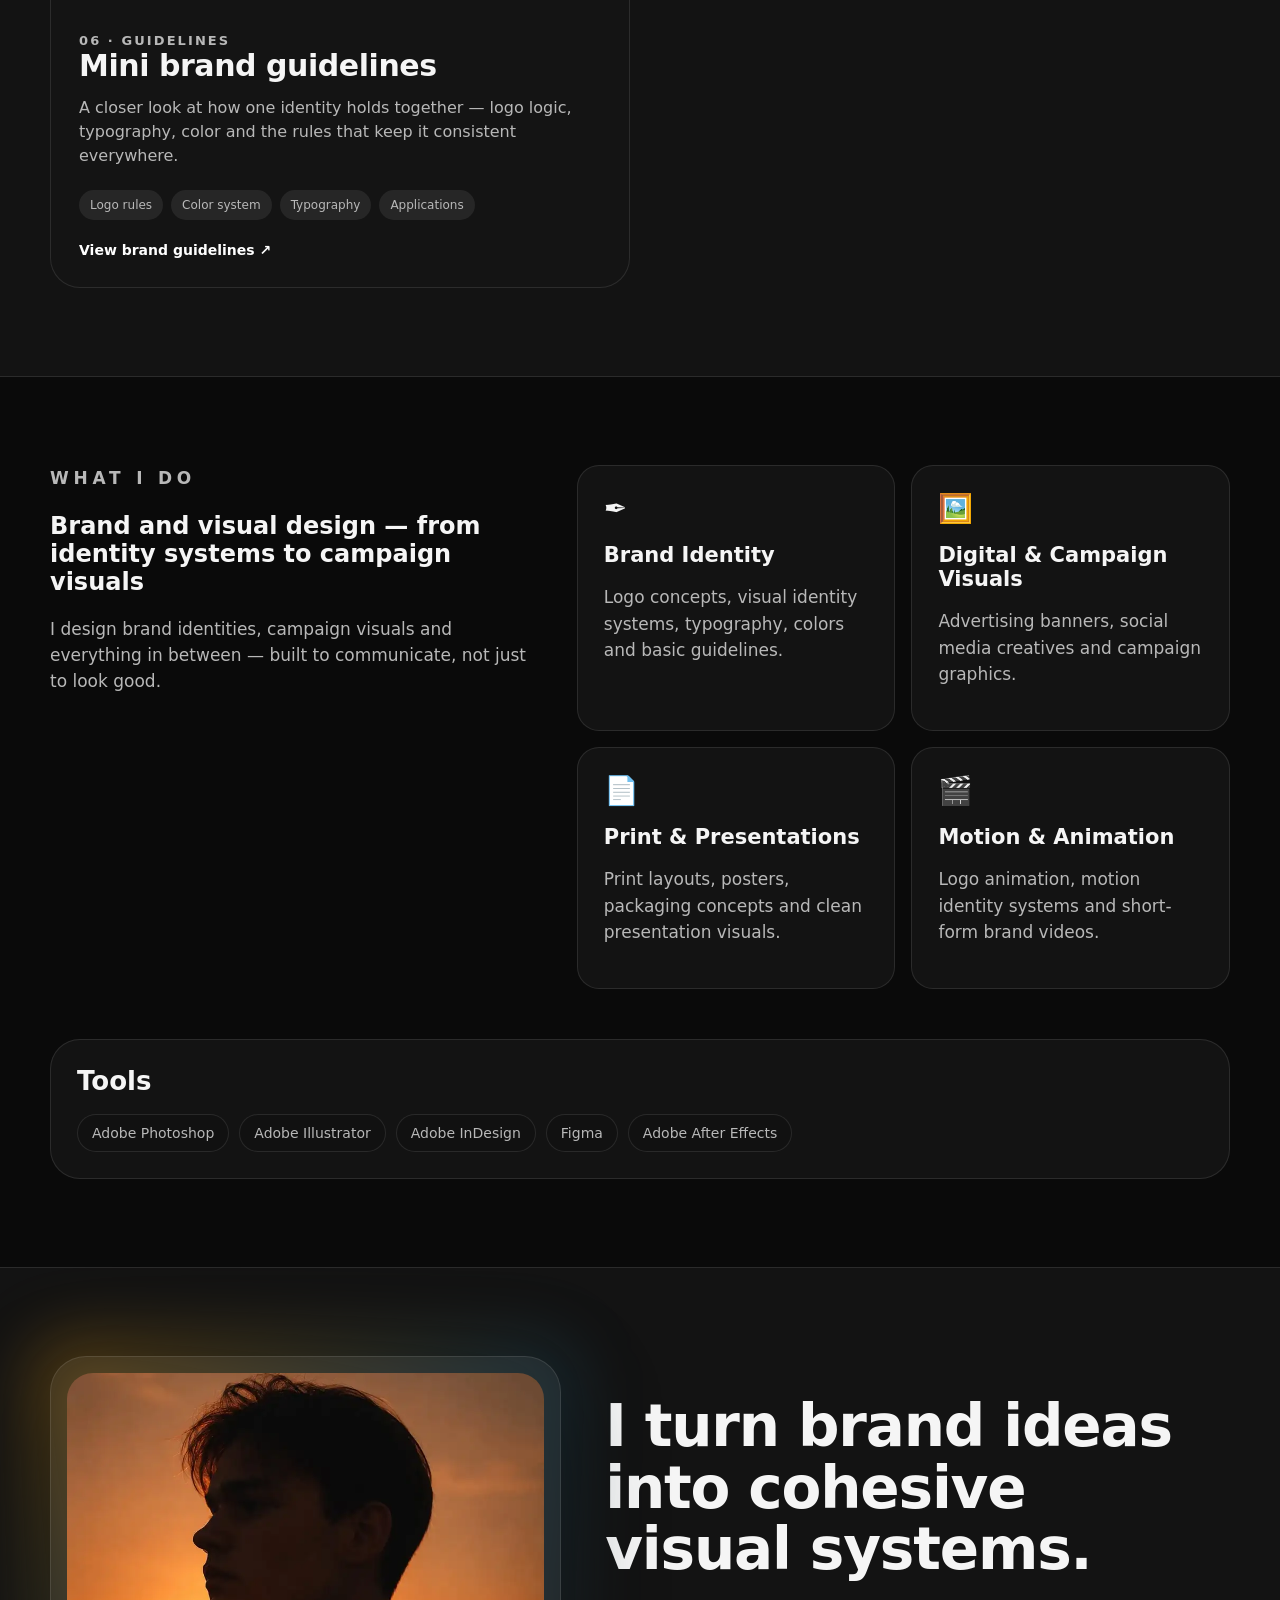
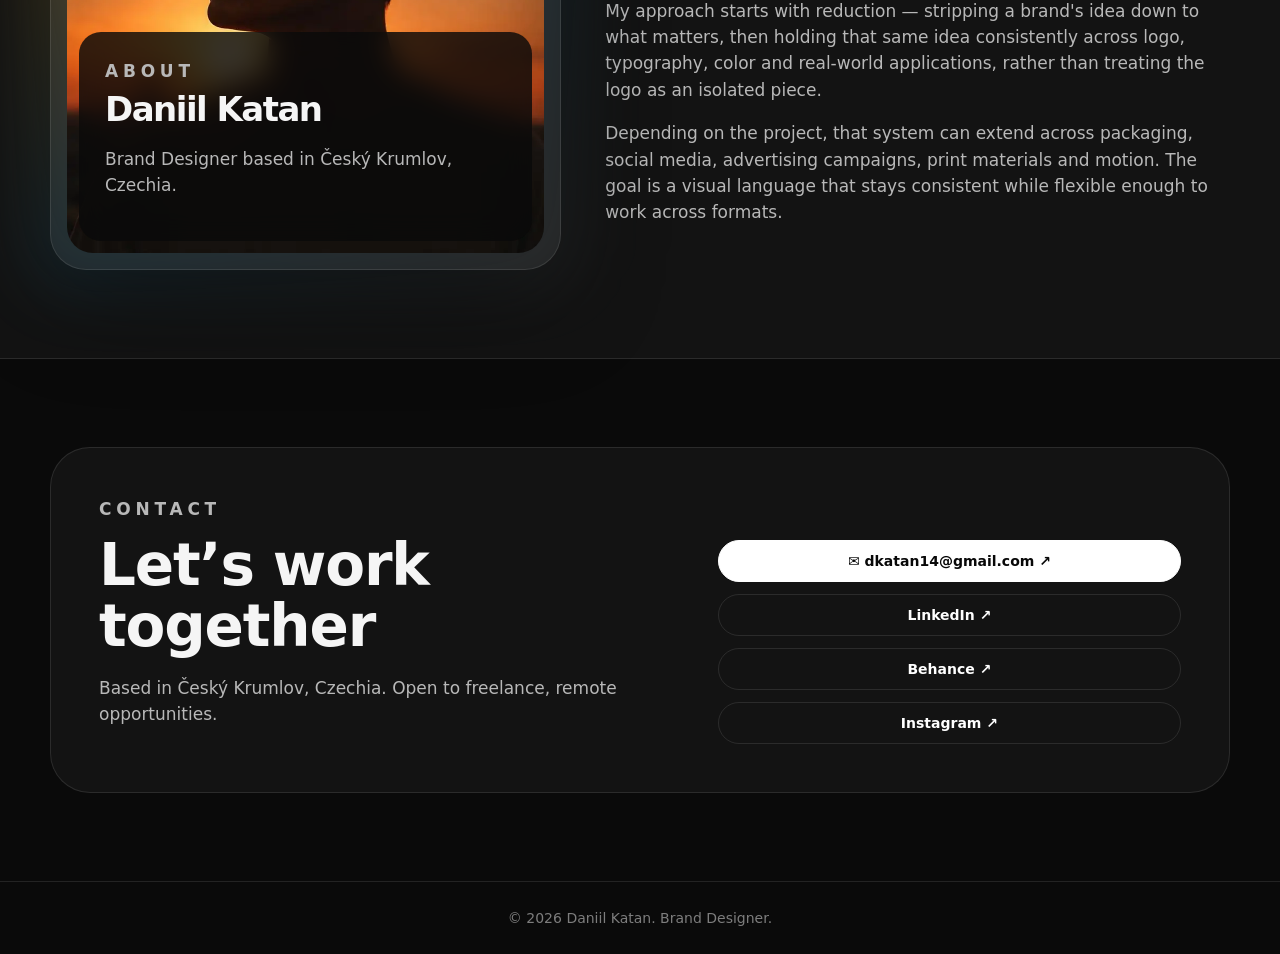
==== commit 61fc29db: "Add files via upload" ====
--- a/index.html
+++ b/index.html
@@ -5,7 +5,7 @@
   <meta name="viewport" content="width=device-width, initial-scale=1.0" />
   <title>Daniil Katan — Portfolio</title>
   <meta name="description" content="Portfolio website for Daniil Katan, Brand Designer based in Český Krumlov, Czechia." />
-  <link rel="stylesheet" href="styles.css">
+  <link rel="stylesheet" href="styles.css?v=20260710-final">
 
 
 
@@ -187,7 +187,7 @@
               </div>
             </a>
 
-<a class="category-card category-link-card category-guidelines" href="thundertracks-guidelines.html" aria-label="Open ThunderTracks brand guidelines">
+<a class="category-card category-link-card category-guidelines" href="thundertracks-guidelines.html?v=20260710-final" aria-label="Open ThunderTracks brand guidelines">
               <div class="category-visual guidelines-visual guidelines-preview-clean"></div>
               <div class="category-content">
                 <p class="category-label"><span data-i18n="work.guidelines.label">06 · Guidelines</span></p>
@@ -213,7 +213,8 @@
             <div class="service-grid">
               <div class="service"><div class="service-icon">✒️</div><h3><span data-i18n="service.brand.title">Brand Identity</span></h3><p><span data-i18n="service.brand.desc">Logo concepts, visual identity systems, typography, colors and basic guidelines.</span></p></div>
               <div class="service"><div class="service-icon">🖼️</div><h3><span data-i18n="service.banners.title">Digital & Campaign Visuals</span></h3><p><span data-i18n="service.banners.desc">Advertising banners, social media creatives and campaign graphics.</span></p></div>
-              <div class="service service-wide"><div class="service-icon">📄</div><h3><span data-i18n="service.print.title">Print & Presentations</span></h3><p><span data-i18n="service.print.desc">Print layouts, posters, packaging concepts and clean presentation visuals.</span></p></div>
+              <div class="service"><div class="service-icon">📄</div><h3><span data-i18n="service.print.title">Print & Presentations</span></h3><p><span data-i18n="service.print.desc">Print layouts, posters, packaging concepts and clean presentation visuals.</span></p></div>
+              <div class="service"><div class="service-icon">🎬</div><h3><span data-i18n="service.motion.title">Motion & Animation</span></h3><p><span data-i18n="service.motion.desc">Logo animation, motion identity systems and short-form brand videos.</span></p></div>
             </div>
           </div>
 
@@ -224,6 +225,7 @@
               <span class="tool">Adobe Illustrator</span>
               <span class="tool">Adobe InDesign</span>
               <span class="tool">Figma</span>
+              <span class="tool">Adobe After Effects</span>
             </div>
           </div>
         </div>
@@ -662,7 +664,7 @@
 </svg></button>
               <button class="print-slider-btn print-slider-prev" type="button" aria-label="Previous slide">‹</button>
               <div class="print-slider">
-              <img src="print_assets/munch-mockup.webp" alt="MunchVerse ChocoCore packaging mockup">
+              <img class="rounded-portfolio-image" src="print_assets/munch-mockup.webp" alt="MunchVerse ChocoCore packaging mockup">
               <img src="print_assets/munch-layout.webp" alt="MunchVerse packaging layout">
             </div>
               <button class="print-slider-btn print-slider-next" type="button" aria-label="Next slide">›</button>
@@ -692,13 +694,13 @@
 </svg></button>
               <button class="print-slider-btn print-slider-prev" type="button" aria-label="Previous slide">‹</button>
               <div class="print-slider">
-              <img src="print_assets/nura-lineup.webp" alt="NURA functional beverages lineup">
+              <img class="rounded-portfolio-image" src="print_assets/nura-lineup.webp" alt="NURA functional beverages lineup">
               <img src="print_assets/nura-energy-layout.webp" alt="NURA Energy packaging layout">
-              <img src="print_assets/nura-energy-mockup.webp" alt="NURA Energy can mockup">
+              <img class="rounded-portfolio-image" src="print_assets/nura-energy-mockup.webp" alt="NURA Energy can mockup">
               <img src="print_assets/nura-relax-layout.webp" alt="NURA Relax packaging layout">
-              <img src="print_assets/nura-relax-mockup.webp" alt="NURA Relax can mockup">
+              <img class="rounded-portfolio-image" src="print_assets/nura-relax-mockup.webp" alt="NURA Relax can mockup">
               <img src="print_assets/nura-focus-layout.webp" alt="NURA Focus packaging layout">
-              <img src="print_assets/nura-focus-mockup.webp" alt="NURA Focus can mockup">
+              <img class="rounded-portfolio-image" src="print_assets/nura-focus-mockup.webp" alt="NURA Focus can mockup">
             </div>
               <button class="print-slider-btn print-slider-next" type="button" aria-label="Next slide">›</button>
               <div class="print-dots"><button class="print-dot active" data-index="0" aria-label="Slide 1"></button><button class="print-dot" data-index="1" aria-label="Slide 2"></button><button class="print-dot" data-index="2" aria-label="Slide 3"></button><button class="print-dot" data-index="3" aria-label="Slide 4"></button><button class="print-dot" data-index="4" aria-label="Slide 5"></button><button class="print-dot" data-index="5" aria-label="Slide 6"></button><button class="print-dot" data-index="6" aria-label="Slide 7"></button></div>
@@ -928,9 +930,11 @@
         </div>
       </div>
       <div class="lightbox-stage" id="lightbox-stage">
-        <button class="lightbox-nav prev" type="button" onclick="changeLightboxSlide(-1)" aria-label="Previous slide">‹</button>
-        <img class="lightbox-img" id="lightbox-img" src="" alt="Expanded project slide" onclick="toggleLightboxZoom()">
-        <button class="lightbox-nav next" type="button" onclick="changeLightboxSlide(1)" aria-label="Next slide">›</button>
+        <div class="lightbox-media" id="lightbox-media">
+          <button class="lightbox-nav prev" type="button" onclick="changeLightboxSlide(-1)" aria-label="Previous slide">‹</button>
+          <img class="lightbox-img" id="lightbox-img" src="" alt="Expanded project slide" onclick="toggleLightboxZoom()">
+          <button class="lightbox-nav next" type="button" onclick="changeLightboxSlide(1)" aria-label="Next slide">›</button>
+        </div>
       </div>
     </div>
   </div>
@@ -1107,6 +1111,8 @@
         "service.banners.desc": "Advertising banners, social media creatives and campaign graphics.",
         "service.print.title": "Print & Presentations",
         "service.print.desc": "Print layouts, posters, packaging concepts and clean presentation visuals.",
+        "service.motion.title": "Motion & Animation",
+        "service.motion.desc": "Logo animation, motion identity systems and short-form brand videos.",
         "tools.title": "Tools",
         "about.short": "Brand Designer based in Český Krumlov, Czechia.",
         "about.title": "I turn brand ideas into cohesive visual systems.",
@@ -1288,6 +1294,8 @@
         "service.banners.desc": "Reklamní bannery, kreativy pro sociální sítě a kampaňová grafika.",
         "service.print.title": "Tisk & prezentace",
         "service.print.desc": "Tiskové layouty, plakáty, obalové koncepty a čisté prezentační vizuály.",
+        "service.motion.title": "Motion & animace",
+        "service.motion.desc": "Animace log, systémy motion identity a krátká brandová videa.",
         "tools.title": "Nástroje",
         "about.short": "Brand Designer působící v Českém Krumlově, Česko.",
         "about.title": "Proměňuji myšlenku značky v ucelený vizuální systém.",
@@ -1469,6 +1477,8 @@
         "service.banners.desc": "Рекламні банери, креативи для соцмереж і графіка для кампаній.",
         "service.print.title": "Друк та презентації",
         "service.print.desc": "Друковані макети, постери, концепції упаковки та охайні презентаційні візуали.",
+        "service.motion.title": "Моушн та анімація",
+        "service.motion.desc": "Анімація логотипів, motion-системи айдентики та короткі брендові відео.",
         "tools.title": "Інструменти",
         "about.short": "Бренд-дизайнер з Чеського Крумлова, Чехія.",
         "about.title": "Я перетворюю ідею бренду на цілісну візуальну систему.",
@@ -1588,11 +1598,12 @@
     function applyZoom() {
       const img = document.getElementById('lightbox-img');
       const stage = document.getElementById('lightbox-stage');
-      if (!img || !stage) return;
+      const media = document.getElementById('lightbox-media');
+      if (!img || !stage || !media) return;
 
       const stageRect = stage.getBoundingClientRect();
-      const availableW = Math.max(260, stageRect.width);
-      const availableH = Math.max(260, stageRect.height);
+      const availableW = Math.max(260, stageRect.width - 36);
+      const availableH = Math.max(260, stageRect.height - 36);
 
       const naturalW = img.naturalWidth || 1;
       const naturalH = img.naturalHeight || 1;
@@ -1600,25 +1611,19 @@
       const fitScale = Math.min(availableW / naturalW, availableH / naturalH, 1);
       const fitW = Math.floor(naturalW * fitScale);
       const fitH = Math.floor(naturalH * fitScale);
-
-      img.style.setProperty('--fit-width', fitW + 'px');
-      img.style.setProperty('--fit-height', fitH + 'px');
-      img.style.setProperty('--zoom-scale', lightboxState.scale);
+      const renderW = Math.max(1, Math.round(fitW * lightboxState.scale));
+      const renderH = Math.max(1, Math.round(fitH * lightboxState.scale));
+
+      media.style.width = renderW + 'px';
+      media.style.height = renderH + 'px';
+      img.style.width = '100%';
+      img.style.height = '100%';
 
       if (lightboxState.scale <= 1) {
         stage.classList.remove('is-zoomed');
-        img.style.width = fitW + 'px';
-        img.style.height = fitH + 'px';
       } else {
         stage.classList.add('is-zoomed');
-        img.style.width = (fitW * lightboxState.scale) + 'px';
-        img.style.height = (fitH * lightboxState.scale) + 'px';
       }
-
-      img.style.maxWidth = 'none';
-      img.style.maxHeight = 'none';
-      img.style.objectFit = 'contain';
-      img.style.transform = 'none';
 
       stage.style.cursor = lightboxState.scale > 1 ? 'zoom-out' : 'zoom-in';
       updateZoomLabel();
@@ -1656,7 +1661,12 @@
       const stage = document.getElementById('lightbox-stage');
       if (!lightboxImg) return;
 
-      if (stage) stage.classList.remove('is-zoomed');
+      if (stage) {
+        stage.classList.remove('is-zoomed');
+        stage.scrollTo({ left: 0, top: 0, behavior: 'auto' });
+      }
+      const media = document.getElementById('lightbox-media');
+      if (media) { media.style.width = ''; media.style.height = ''; }
       lightboxState.scale = 1;
 
       lightboxImg.onload = function() {
@@ -1690,7 +1700,9 @@
       document.body.style.overflow = '';
       lightboxState.scale = 1;
       const stage = document.getElementById('lightbox-stage');
+      const media = document.getElementById('lightbox-media');
       if (stage) stage.classList.remove('is-zoomed');
+      if (media) { media.style.width = ''; media.style.height = ''; }
     }
 
     document.addEventListener('keydown', function(event) {
@@ -1809,27 +1821,6 @@
       return Math.round(slider.scrollLeft / Math.max(1, slider.clientWidth));
     }
 
-    // Size the preview box to match the active slide's own aspect ratio,
-    // so it hugs the image tightly instead of leaving empty letterbox
-    // bars when the box is taller/shorter than the picture.
-    function applyRatio(img){
-      if (img.naturalWidth && img.naturalHeight){
-        wrap.style.aspectRatio = img.naturalWidth + ' / ' + img.naturalHeight;
-      }
-    }
-
-    function syncRatio(){
-      const img = slides[currentIndex()] || slides[0];
-      if (!img) return;
-      if (img.complete && img.naturalWidth){
-        applyRatio(img);
-      } else {
-        img.addEventListener('load', function(){ applyRatio(img); }, { once:true });
-      }
-    }
-
-    syncRatio();
-
     prev && prev.addEventListener('click', function(e){
       e.preventDefault();
       e.stopPropagation();
@@ -1853,7 +1844,6 @@
     slider.addEventListener('scroll', function(){
       const i = currentIndex();
       dots.forEach((dot, idx) => dot.classList.toggle('active', idx === i));
-      syncRatio();
     }, { passive:true });
   });
 });
@@ -1873,9 +1863,11 @@
       </div>
     </div>
     <div class="print-lightbox-stage" id="print-lightbox-stage">
-      <button class="print-lightbox-nav prev" type="button" data-print-direction="-1" aria-label="Previous slide">‹</button>
-      <img id="print-lightbox-img" src="" alt="">
-      <button class="print-lightbox-nav next" type="button" data-print-direction="1" aria-label="Next slide">›</button>
+      <div class="print-lightbox-media" id="print-lightbox-media">
+        <button class="print-lightbox-nav prev" type="button" data-print-direction="-1" aria-label="Previous slide">‹</button>
+        <img id="print-lightbox-img" src="" alt="">
+        <button class="print-lightbox-nav next" type="button" data-print-direction="1" aria-label="Next slide">›</button>
+      </div>
     </div>
   </div>
 </div>
@@ -1886,8 +1878,9 @@
   const box = document.getElementById('print-lightbox');
   const img = document.getElementById('print-lightbox-img');
   const stage = document.getElementById('print-lightbox-stage');
+  const media = document.getElementById('print-lightbox-media');
   const label = document.getElementById('print-lightbox-zoom-label');
-  if (!box || !img || !stage) return;
+  if (!box || !img || !stage || !media) return;
 
   const state = { images: [], index: 0, scale: 1 };
 
@@ -1905,18 +1898,18 @@
     const fitW = Math.floor(naturalW * fitScale);
     const fitH = Math.floor(naturalH * fitScale);
 
-    img.style.setProperty('--print-fit-width', fitW + 'px');
-    img.style.setProperty('--print-fit-height', fitH + 'px');
-    img.style.setProperty('--print-zoom-scale', state.scale);
+    const renderW = Math.max(1, Math.round(fitW * state.scale));
+    const renderH = Math.max(1, Math.round(fitH * state.scale));
+
+    media.style.width = renderW + 'px';
+    media.style.height = renderH + 'px';
+    img.style.width = '100%';
+    img.style.height = '100%';
 
     if (state.scale <= 1) {
       stage.classList.remove('is-zoomed');
-      img.style.width = fitW + 'px';
-      img.style.height = fitH + 'px';
     } else {
       stage.classList.add('is-zoomed');
-      img.style.width = (fitW * state.scale) + 'px';
-      img.style.height = (fitH * state.scale) + 'px';
     }
     stage.style.cursor = state.scale > 1 ? 'zoom-out' : 'zoom-in';
     updateLabel();
@@ -1932,6 +1925,7 @@
     state.index = (index + state.images.length) % state.images.length;
     state.scale = 1;
     stage.classList.remove('is-zoomed');
+    stage.scrollTo({ left: 0, top: 0, behavior: 'auto' });
     const current = state.images[state.index];
     img.onload = function(){ requestAnimationFrame(applyZoom); };
     img.src = current.src;
@@ -1955,6 +1949,8 @@
     state.index = 0;
     state.scale = 1;
     stage.classList.remove('is-zoomed');
+    media.style.width = '';
+    media.style.height = '';
     updateLabel();
   }
 
